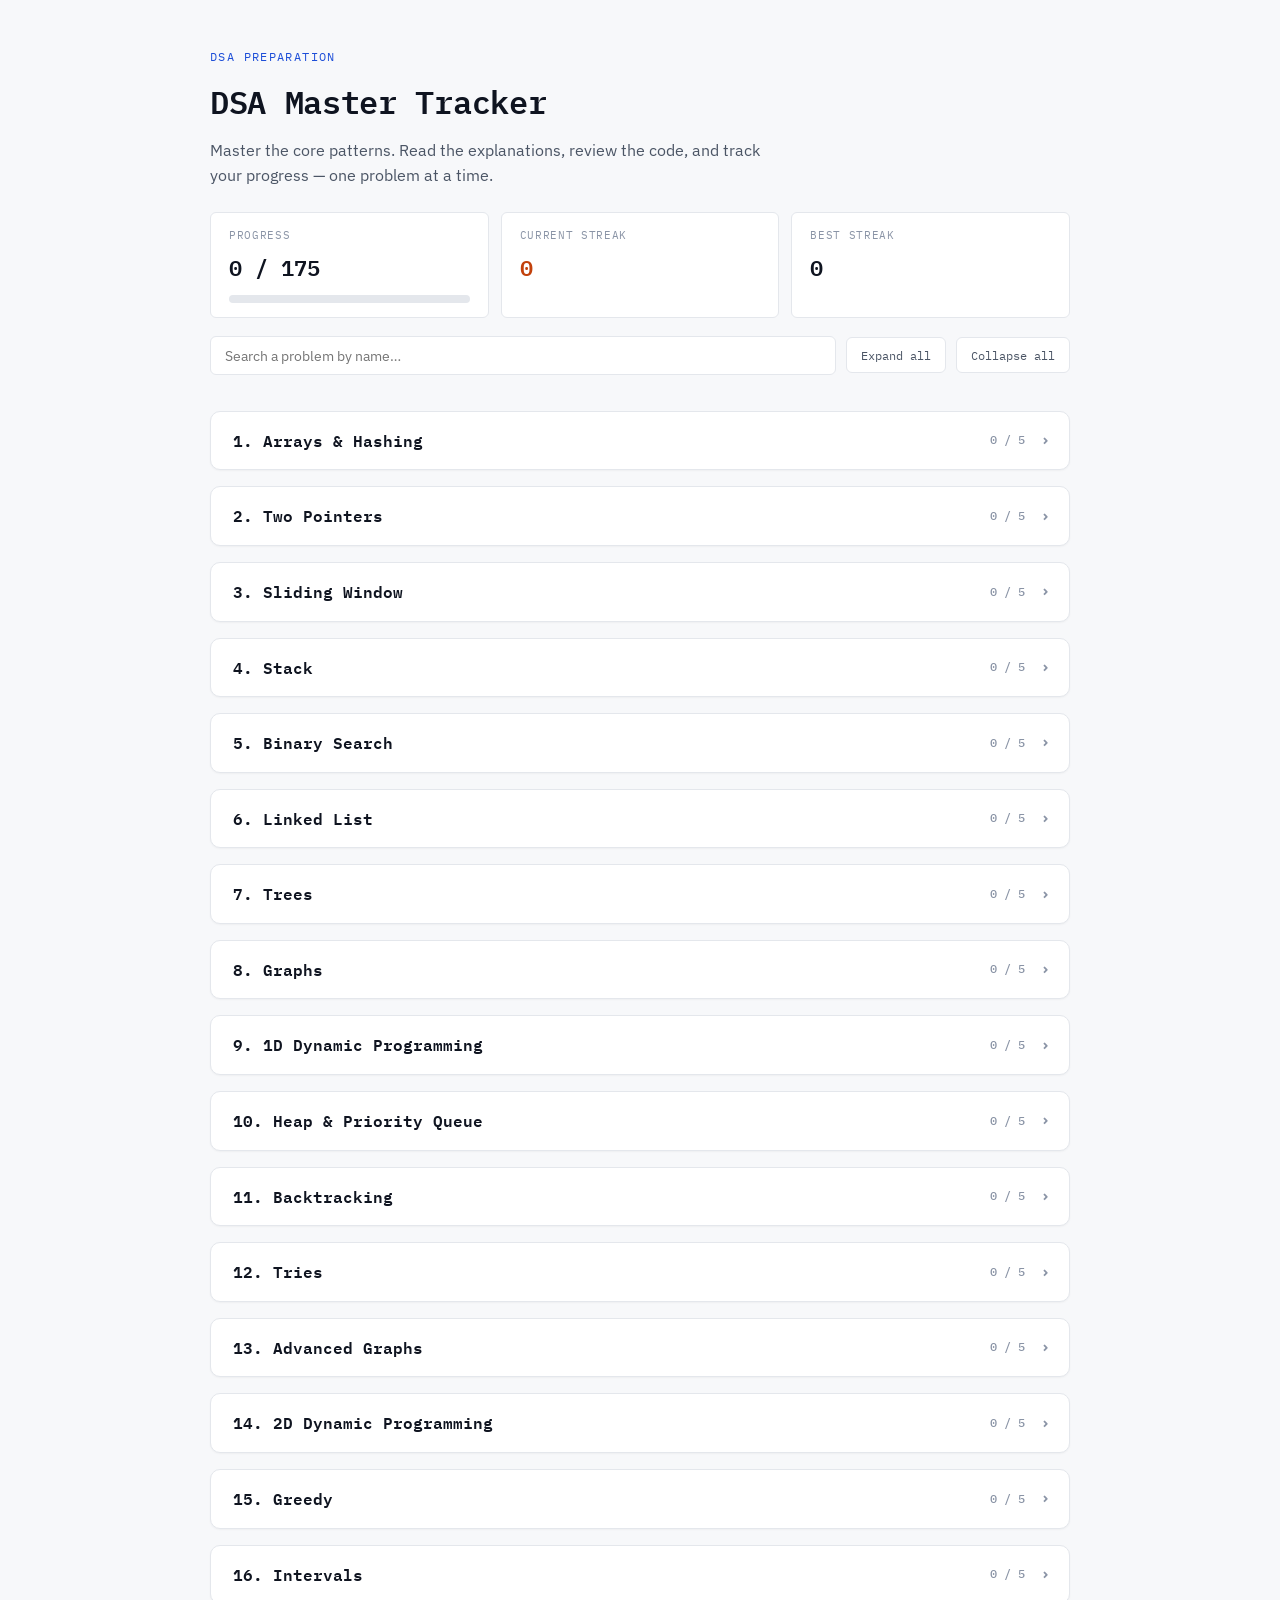
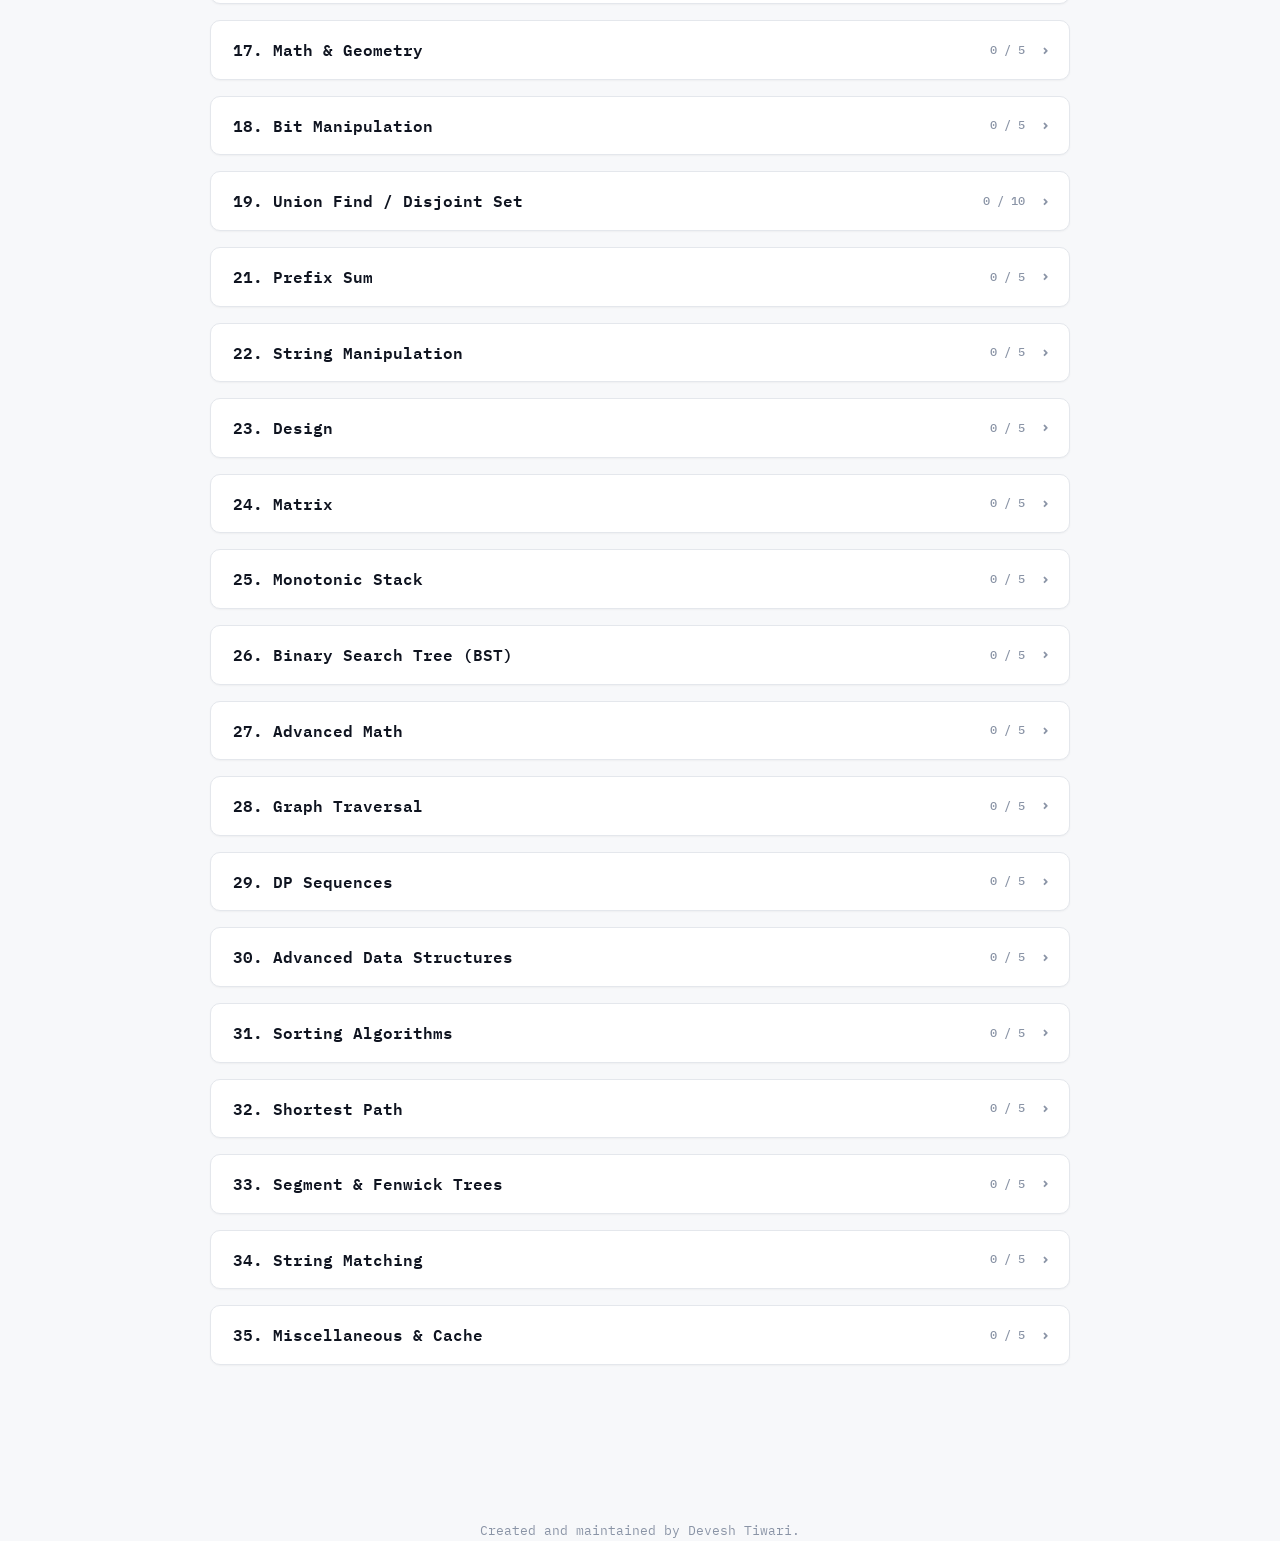
==== index.html @ 9576d960 "donen" ====
<!DOCTYPE html>
<html lang="en">

<head>
    <meta charset="UTF-8">
    <meta name="viewport" content="width=device-width, initial-scale=1.0">
    <title>DSA Master Tracker | Prepared by Devesh Tiwari</title>
    <link rel="preconnect" href="https://fonts.googleapis.com">
    <link rel="preconnect" href="https://fonts.gstatic.com" crossorigin>
    <link
        href="https://fonts.googleapis.com/css2?family=IBM+Plex+Mono:wght@400;500;600;700&family=IBM+Plex+Sans:wght@400;500;600&display=swap"
        rel="stylesheet">
    <style>
        :root {
            --bg: #F7F8FA;
            --surface: #FFFFFF;
            --border: #E4E7EC;
            --ink: #0F1420;
            --ink-2: #4B5565;
            --ink-3: #8A94A6;
            --accent: #1D4ED8;
            --accent-soft: #EEF2FF;
            --success: #15803D;
            --streak: #C2410C;
            --code-bg: #0F172A;
            --code-header-text: #94A3B8;
            --code-text: #E2E8F0;
            --radius-sm: 6px;
            --radius-md: 10px;
            --font-sans: 'IBM Plex Sans', -apple-system, BlinkMacSystemFont, "Segoe UI", Roboto, sans-serif;
            --font-mono: 'IBM Plex Mono', ui-monospace, SFMono-Regular, Menlo, Consolas, monospace;
        }

        * {
            box-sizing: border-box;
        }

        body {
            font-family: var(--font-sans);
            background-color: var(--bg);
            color: var(--ink-2);
            line-height: 1.6;
            margin: 0;
        }

        *:focus-visible {
            outline: 2px solid var(--accent);
            outline-offset: 2px;
        }

        .container {
            max-width: 900px;
            margin: 0 auto;
            padding: 48px 20px 100px;
        }

        header {
            margin-bottom: 36px;
        }

        .eyebrow {
            font-family: var(--font-mono);
            font-size: 0.72rem;
            letter-spacing: 0.12em;
            text-transform: uppercase;
            color: var(--accent);
            margin: 0 0 10px;
        }

        header h1 {
            font-family: var(--font-mono);
            font-size: 2rem;
            font-weight: 600;
            letter-spacing: -0.01em;
            color: var(--ink);
            margin: 0 0 10px;
        }

        header .tagline {
            margin: 0 0 24px;
            max-width: 560px;
            font-size: 0.98rem;
        }

        .stats-row {
            display: flex;
            gap: 12px;
            flex-wrap: wrap;
            margin-bottom: 18px;
        }

        .stat-card {
            background: var(--surface);
            border: 1px solid var(--border);
            border-radius: var(--radius-sm);
            padding: 14px 18px;
            min-width: 140px;
            flex: 1 1 160px;
        }

        .stat-card .stat-label {
            display: block;
            font-family: var(--font-mono);
            font-size: 0.68rem;
            text-transform: uppercase;
            letter-spacing: 0.06em;
            color: var(--ink-3);
            margin-bottom: 6px;
        }

        .stat-card .stat-value {
            font-family: var(--font-mono);
            font-size: 1.35rem;
            font-weight: 600;
            color: var(--ink);
        }

        .stat-card.streak .stat-value {
            color: var(--streak);
        }

        .stat-card.progress .progress-container {
            background: var(--border);
            border-radius: 999px;
            height: 8px;
            overflow: hidden;
            margin-top: 10px;
        }

        #progress-bar {
            background: var(--accent);
            height: 100%;
            width: 0%;
            transition: width 0.3s ease;
        }

        .controls-row {
            display: flex;
            gap: 10px;
            flex-wrap: wrap;
            align-items: center;
        }

        #search-input {
            font-family: var(--font-sans);
            font-size: 0.9rem;
            padding: 9px 14px;
            border: 1px solid var(--border);
            border-radius: var(--radius-sm);
            background: var(--surface);
            color: var(--ink);
            flex: 1 1 240px;
            min-width: 200px;
        }

        .btn-ghost {
            font-family: var(--font-mono);
            font-size: 0.78rem;
            padding: 9px 14px;
            border: 1px solid var(--border);
            border-radius: var(--radius-sm);
            background: var(--surface);
            color: var(--ink-2);
            cursor: pointer;
            white-space: nowrap;
            transition: border-color 150ms, color 150ms;
        }

        .btn-ghost:hover {
            border-color: var(--accent);
            color: var(--accent);
        }

        #no-results {
            font-family: var(--font-mono);
            font-size: 0.82rem;
            color: var(--ink-3);
            margin: 10px 0 0;
        }

        .topic-section {
            background: var(--surface);
            border: 1px solid var(--border);
            border-radius: var(--radius-md);
            padding: 0;
            margin-bottom: 16px;
            box-shadow: 0 1px 2px rgba(16, 20, 32, 0.04);
            overflow: hidden;
        }

        .topic-title {
            display: flex;
            align-items: center;
            gap: 10px;
            color: var(--ink);
            border-bottom: 1px solid var(--border);
            padding: 16px 22px;
            margin: 0;
            cursor: pointer;
            font-family: var(--font-mono);
            font-size: 1rem;
            font-weight: 600;
            user-select: none;
        }

        .topic-section.collapsed .topic-title {
            border-bottom: none;
        }

        .topic-title:hover {
            background: var(--bg);
        }

        .topic-title .topic-progress {
            font-family: var(--font-mono);
            font-size: 0.72rem;
            font-weight: 500;
            color: var(--ink-3);
            margin-left: auto;
        }

        .topic-title .chevron {
            font-size: 0.9rem;
            color: var(--ink-3);
            transition: transform 200ms ease;
        }

        .topic-section.collapsed .topic-title .chevron {
            transform: rotate(-90deg);
        }

        .problem-row {
            display: flex;
            align-items: center;
            gap: 14px;
            padding: 14px 22px;
            border-bottom: 1px solid var(--border);
            flex-wrap: wrap;
        }

        .custom-checkbox {
            width: 20px;
            height: 20px;
            margin: 0;
            cursor: pointer;
            accent-color: var(--success);
            flex-shrink: 0;
        }

        .problem-info {
            flex-grow: 1;
            display: flex;
            align-items: center;
            gap: 10px;
            flex-wrap: wrap;
        }

        .problem-name {
            font-family: var(--font-sans);
            font-size: 1rem;
            font-weight: 600;
            color: var(--ink);
            cursor: pointer;
            background: none;
            border: none;
            padding: 0;
            text-align: left;
            transition: color 150ms;
        }

        .problem-name:hover {
            color: var(--accent);
        }

        .solution-section {
            display: none;
            background: var(--bg);
            border-radius: 0;
            padding: 20px 22px 24px;
            margin: 0;
            border-top: 1px solid var(--border);
        }

        .solution-section.active {
            display: block;
            animation: fadeIn 200ms ease;
        }

        @keyframes fadeIn {
            from {
                opacity: 0;
            }

            to {
                opacity: 1;
            }
        }

        @media (prefers-reduced-motion: reduce) {
            .solution-section.active {
                animation: none;
            }
        }

        .solution-section h3 {
            font-family: var(--font-mono);
            font-size: 0.75rem;
            text-transform: uppercase;
            letter-spacing: 0.06em;
            font-weight: 600;
            color: var(--ink-3);
            margin: 16px 0 8px;
        }

        .solution-section h3:first-child {
            margin-top: 0;
        }

        .explanation {
            background: var(--surface);
            padding: 14px 16px;
            border-radius: 0 var(--radius-sm) var(--radius-sm) 0;
            margin-bottom: 4px;
            border: 1px solid var(--border);
            border-left: 3px solid var(--accent);
            font-size: 0.92rem;
        }

        .code-block {
            background: var(--code-bg);
            color: var(--code-text);
            padding: 14px 16px;
            border-radius: var(--radius-sm);
            font-family: var(--font-mono);
            font-size: 0.83rem;
            line-height: 1.6;
            overflow-x: auto;
            margin: 0 0 4px;
        }

        .tag {
            font-family: var(--font-mono);
            font-size: 0.7rem;
            font-weight: 600;
            letter-spacing: 0.02em;
            padding: 4px 10px;
            border-radius: 999px;
            background: var(--accent-soft);
            color: var(--accent);
            text-decoration: none;
            transition: background 150ms, color 150ms;
        }

        .tag:hover {
            background: var(--accent);
            color: #fff;
        }

        .hidden-by-search {
            display: none !important;
        }

        footer {
            text-align: center;
            margin-top: 40px;
            font-family: var(--font-mono);
            font-size: 0.8rem;
            color: var(--ink-3);
        }

        @media (max-width: 600px) {
            header h1 {
                font-size: 1.6rem;
            }

            .stat-card {
                flex: 1 1 45%;
            }
        }
    </style>
</head>

<body>
    <div class="container">
        <header>
            <p class="eyebrow">DSA Preparation</p>
            <h1>DSA Master Tracker</h1>
            <p class="tagline">Master the core patterns. Read the explanations, review the code, and track your progress
                — one problem at a time.</p>

            <div class="stats-row">
                <div class="stat-card progress">
                    <span class="stat-label">Progress</span>
                    <span class="stat-value" id="progress-text">0 / 0</span>
                    <div class="progress-container">
                        <div id="progress-bar"></div>
                    </div>
                </div>
                <div class="stat-card streak">
                    <span class="stat-label">Current Streak</span>
                    <span class="stat-value" id="streak-current">0</span>
                </div>
                <div class="stat-card">
                    <span class="stat-label">Best Streak</span>
                    <span class="stat-value" id="streak-best">0</span>
                </div>
            </div>

            <div class="controls-row">
                <input type="text" id="search-input" placeholder="Search a problem by name…"
                    aria-label="Search problems">
                <button class="btn-ghost" id="expand-all" type="button">Expand all</button>
                <button class="btn-ghost" id="collapse-all" type="button">Collapse all</button>
            </div>
            <p id="no-results" style="display:none;">No problems match your search.</p>
        </header>

        <!-- TOPIC 1: ARRAYS & HASHING -->
        <div class="topic-section">
            <h2 class="topic-title">1. Arrays & Hashing</h2>

            <div class="problem-row">
                <input type="checkbox" class="custom-checkbox progress-cb" id="prob-1">
                <div class="problem-info">
                    <button class="problem-name" onclick="toggleSolution('sol-1')">1. Contains Duplicate</button>
                    <a href="https://leetcode.com/problems/contains-duplicate/" target="_blank" class="tag">LeetCode</a>
                </div>
            </div>
            <div id="sol-1" class="solution-section">
                <h3>Explanation</h3>
                <div class="explanation">Core Logic: The "Seen Set" PatternThe algorithm processes the array in a single pass from left to right using a
                temporary storage container called a set.seen = set(): This initializes an empty hash set. In Python, sets are designed
                to store unique elements and are implemented as hash tables, which allow for extremely fast lookups and insertions.for
                num in nums:: The code iterates through each number in the input list exactly once.if num in seen:: For every number,
                the code checks if it is already present in the seen set.
                If found: This means the number was encountered earlier in the
                loop. The function immediately returns True because a duplicate exists.If not found: The code moves to the next
                step.seen.add(num): If the number was not in the set, it is added to seen to record that it has now been
                encountered.return False: If the loop finishes without finding any repeated values, the function returns False,
                indicating all elements in the array are unique.</div>
                <h3>Python</h3>
                <pre class="code-block"><code>class Solution:
                def containsDuplicate(self, nums: List[int]) -> bool:
                
                seen = set()
                for num in nums:
                if num in seen:
                return True
                seen.add(num)
                return False</code></pre>

            </div>

            <div class="problem-row">
                <input type="checkbox" class="custom-checkbox progress-cb" id="prob-2">
                <div class="problem-info">
                    <button class="problem-name" onclick="toggleSolution('sol-2')">2. Valid Anagram</button>
                    <a href="https://leetcode.com/problems/valid-anagram/" target="_blank" class="tag">LeetCode</a>
                </div>
            </div>
            <div id="sol-2" class="solution-section">
                <h3>Explanation</h3>
                <div class="explanation">Write your logic here...</div>
                <h3>Python</h3>
                <pre class="code-block"><code># Code here...</code></pre>
                <h3>Java</h3>
                <pre class="code-block"><code>// Code here...</code></pre>
            </div>

            <div class="problem-row">
                <input type="checkbox" class="custom-checkbox progress-cb" id="prob-3">
                <div class="problem-info">
                    <button class="problem-name" onclick="toggleSolution('sol-3')">3. Two Sum</button>
                    <a href="https://leetcode.com/problems/two-sum/" target="_blank" class="tag">LeetCode</a>
                </div>
            </div>
            <div id="sol-3" class="solution-section">
                <h3>Explanation</h3>
                <div class="explanation">Write your logic here...</div>
                <h3>Python</h3>
                <pre class="code-block"><code># Code here...</code></pre>
                <h3>Java</h3>
                <pre class="code-block"><code>// Code here...</code></pre>
            </div>

            <div class="problem-row">
                <input type="checkbox" class="custom-checkbox progress-cb" id="prob-4">
                <div class="problem-info">
                    <button class="problem-name" onclick="toggleSolution('sol-4')">4. Group Anagrams</button>
                    <a href="https://leetcode.com/problems/group-anagrams/" target="_blank" class="tag">LeetCode</a>
                </div>
            </div>
            <div id="sol-4" class="solution-section">
                <h3>Explanation</h3>
                <div class="explanation">Write your logic here...</div>
                <h3>Python</h3>
                <pre class="code-block"><code># Code here...</code></pre>
                <h3>Java</h3>
                <pre class="code-block"><code>// Code here...</code></pre>
            </div>

            <div class="problem-row">
                <input type="checkbox" class="custom-checkbox progress-cb" id="prob-5">
                <div class="problem-info">
                    <button class="problem-name" onclick="toggleSolution('sol-5')">5. Top K Frequent Elements</button>
                    <a href="https://leetcode.com/problems/top-k-frequent-elements/" target="_blank"
                        class="tag">LeetCode</a>
                </div>
            </div>
            <div id="sol-5" class="solution-section">
                <h3>Explanation</h3>
                <div class="explanation">Write your logic here...</div>
                <h3>Python</h3>
                <pre class="code-block"><code># Code here...</code></pre>
                <h3>Java</h3>
                <pre class="code-block"><code>// Code here...</code></pre>
            </div>
        </div>

        <!-- TOPIC 2: TWO POINTERS -->
        <div class="topic-section">
            <h2 class="topic-title">2. Two Pointers</h2>

            <div class="problem-row">
                <input type="checkbox" class="custom-checkbox progress-cb" id="prob-6">
                <div class="problem-info">
                    <button class="problem-name" onclick="toggleSolution('sol-6')">6. Valid Palindrome</button>
                    <a href="https://leetcode.com/problems/valid-palindrome/" target="_blank" class="tag">LeetCode</a>
                </div>
            </div>
            <div id="sol-6" class="solution-section">
                <h3>Explanation</h3>
                <div class="explanation">Write logic here...</div>
                <h3>Python</h3>
                <pre class="code-block"><code># Code here...</code></pre>
                <h3>Java</h3>
                <pre class="code-block"><code>// Code here...</code></pre>
            </div>

            <div class="problem-row">
                <input type="checkbox" class="custom-checkbox progress-cb" id="prob-7">
                <div class="problem-info">
                    <button class="problem-name" onclick="toggleSolution('sol-7')">7. Two Sum II</button>
                    <a href="https://leetcode.com/problems/two-sum-ii-input-array-is-sorted/" target="_blank"
                        class="tag">LeetCode</a>
                </div>
            </div>
            <div id="sol-7" class="solution-section">
                <h3>Explanation</h3>
                <div class="explanation">Write logic here...</div>
                <h3>Python</h3>
                <pre class="code-block"><code># Code here...</code></pre>
                <h3>Java</h3>
                <pre class="code-block"><code>// Code here...</code></pre>
            </div>

            <div class="problem-row">
                <input type="checkbox" class="custom-checkbox progress-cb" id="prob-8">
                <div class="problem-info">
                    <button class="problem-name" onclick="toggleSolution('sol-8')">8. 3Sum</button>
                    <a href="https://leetcode.com/problems/3sum/" target="_blank" class="tag">LeetCode</a>
                </div>
            </div>
            <div id="sol-8" class="solution-section">
                <h3>Explanation</h3>
                <div class="explanation">Write logic here...</div>
                <h3>Python</h3>
                <pre class="code-block"><code># Code here...</code></pre>
                <h3>Java</h3>
                <pre class="code-block"><code>// Code here...</code></pre>
            </div>

            <div class="problem-row">
                <input type="checkbox" class="custom-checkbox progress-cb" id="prob-9">
                <div class="problem-info">
                    <button class="problem-name" onclick="toggleSolution('sol-9')">9. Container With Most Water</button>
                    <a href="https://leetcode.com/problems/container-with-most-water/" target="_blank"
                        class="tag">LeetCode</a>
                </div>
            </div>
            <div id="sol-9" class="solution-section">
                <h3>Explanation</h3>
                <div class="explanation">Write logic here...</div>
                <h3>Python</h3>
                <pre class="code-block"><code># Code here...</code></pre>
                <h3>Java</h3>
                <pre class="code-block"><code>// Code here...</code></pre>
            </div>

            <div class="problem-row">
                <input type="checkbox" class="custom-checkbox progress-cb" id="prob-10">
                <div class="problem-info">
                    <button class="problem-name" onclick="toggleSolution('sol-10')">10. Trapping Rain Water</button>
                    <a href="https://leetcode.com/problems/trapping-rain-water/" target="_blank"
                        class="tag">LeetCode</a>
                </div>
            </div>
            <div id="sol-10" class="solution-section">
                <h3>Explanation</h3>
                <div class="explanation">Write logic here...</div>
                <h3>Python</h3>
                <pre class="code-block"><code># Code here...</code></pre>
                <h3>Java</h3>
                <pre class="code-block"><code>// Code here...</code></pre>
            </div>
        </div>

        <!-- TOPIC 3: SLIDING WINDOW -->
        <div class="topic-section">
            <h2 class="topic-title">3. Sliding Window</h2>

            <div class="problem-row">
                <input type="checkbox" class="custom-checkbox progress-cb" id="prob-11">
                <div class="problem-info">
                    <button class="problem-name" onclick="toggleSolution('sol-11')">11. Best Time to Buy and Sell
                        Stock</button>
                    <a href="https://leetcode.com/problems/best-time-to-buy-and-sell-stock/" target="_blank"
                        class="tag">LeetCode</a>
                </div>
            </div>
            <div id="sol-11" class="solution-section">
                <h3>Explanation</h3>
                <div class="explanation">Write logic here...</div>
                <h3>Python</h3>
                <pre class="code-block"><code># Code here...</code></pre>
            </div>

            <div class="problem-row">
                <input type="checkbox" class="custom-checkbox progress-cb" id="prob-12">
                <div class="problem-info">
                    <button class="problem-name" onclick="toggleSolution('sol-12')">12. Longest Substring Without
                        Repeating Characters</button>
                    <a href="https://leetcode.com/problems/longest-substring-without-repeating-characters/"
                        target="_blank" class="tag">LeetCode</a>
                </div>
            </div>
            <div id="sol-12" class="solution-section">
                <h3>Explanation</h3>
                <div class="explanation">Write logic here...</div>
                <h3>Python</h3>
                <pre class="code-block"><code># Code here...</code></pre>
            </div>

            <div class="problem-row">
                <input type="checkbox" class="custom-checkbox progress-cb" id="prob-13">
                <div class="problem-info">
                    <button class="problem-name" onclick="toggleSolution('sol-13')">13. Longest Repeating Character
                        Replacement</button>
                    <a href="https://leetcode.com/problems/longest-repeating-character-replacement/" target="_blank"
                        class="tag">LeetCode</a>
                </div>
            </div>
            <div id="sol-13" class="solution-section">
                <h3>Explanation</h3>
                <div class="explanation">Write logic here...</div>
                <h3>Python</h3>
                <pre class="code-block"><code># Code here...</code></pre>
            </div>

            <div class="problem-row">
                <input type="checkbox" class="custom-checkbox progress-cb" id="prob-14">
                <div class="problem-info">
                    <button class="problem-name" onclick="toggleSolution('sol-14')">14. Permutation in String</button>
                    <a href="https://leetcode.com/problems/permutation-in-string/" target="_blank"
                        class="tag">LeetCode</a>
                </div>
            </div>
            <div id="sol-14" class="solution-section">
                <h3>Explanation</h3>
                <div class="explanation">Write logic here...</div>
                <h3>Python</h3>
                <pre class="code-block"><code># Code here...</code></pre>
            </div>

            <div class="problem-row">
                <input type="checkbox" class="custom-checkbox progress-cb" id="prob-15">
                <div class="problem-info">
                    <button class="problem-name" onclick="toggleSolution('sol-15')">15. Minimum Window
                        Substring</button>
                    <a href="https://leetcode.com/problems/minimum-window-substring/" target="_blank"
                        class="tag">LeetCode</a>
                </div>
            </div>
            <div id="sol-15" class="solution-section">
                <h3>Explanation</h3>
                <div class="explanation">Write logic here...</div>
                <h3>Python</h3>
                <pre class="code-block"><code># Code here...</code></pre>
            </div>
        </div>

        <!-- TOPIC 4: STACK -->
        <div class="topic-section">
            <h2 class="topic-title">4. Stack</h2>

            <div class="problem-row">
                <input type="checkbox" class="custom-checkbox progress-cb" id="prob-16">
                <div class="problem-info">
                    <button class="problem-name" onclick="toggleSolution('sol-16')">16. Valid Parentheses</button>
                    <a href="https://leetcode.com/problems/valid-parentheses/" target="_blank" class="tag">LeetCode</a>
                </div>
            </div>
            <div id="sol-16" class="solution-section">
                <h3>Explanation</h3>
                <div class="explanation">Write logic here...</div>
                <h3>Python</h3>
                <pre class="code-block"><code># Code here...</code></pre>
            </div>

            <div class="problem-row">
                <input type="checkbox" class="custom-checkbox progress-cb" id="prob-17">
                <div class="problem-info">
                    <button class="problem-name" onclick="toggleSolution('sol-17')">17. Min Stack</button>
                    <a href="https://leetcode.com/problems/min-stack/" target="_blank" class="tag">LeetCode</a>
                </div>
            </div>
            <div id="sol-17" class="solution-section">
                <h3>Explanation</h3>
                <div class="explanation">Write logic here...</div>
                <h3>Python</h3>
                <pre class="code-block"><code># Code here...</code></pre>
            </div>

            <div class="problem-row">
                <input type="checkbox" class="custom-checkbox progress-cb" id="prob-18">
                <div class="problem-info">
                    <button class="problem-name" onclick="toggleSolution('sol-18')">18. Evaluate Reverse Polish
                        Notation</button>
                    <a href="https://leetcode.com/problems/evaluate-reverse-polish-notation/" target="_blank"
                        class="tag">LeetCode</a>
                </div>
            </div>
            <div id="sol-18" class="solution-section">
                <h3>Explanation</h3>
                <div class="explanation">Write logic here...</div>
                <h3>Python</h3>
                <pre class="code-block"><code># Code here...</code></pre>
            </div>

            <div class="problem-row">
                <input type="checkbox" class="custom-checkbox progress-cb" id="prob-19">
                <div class="problem-info">
                    <button class="problem-name" onclick="toggleSolution('sol-19')">19. Generate Parentheses</button>
                    <a href="https://leetcode.com/problems/generate-parentheses/" target="_blank"
                        class="tag">LeetCode</a>
                </div>
            </div>
            <div id="sol-19" class="solution-section">
                <h3>Explanation</h3>
                <div class="explanation">Write logic here...</div>
                <h3>Python</h3>
                <pre class="code-block"><code># Code here...</code></pre>
            </div>

            <div class="problem-row">
                <input type="checkbox" class="custom-checkbox progress-cb" id="prob-20">
                <div class="problem-info">
                    <button class="problem-name" onclick="toggleSolution('sol-20')">20. Daily Temperatures</button>
                    <a href="https://leetcode.com/problems/daily-temperatures/" target="_blank" class="tag">LeetCode</a>
                </div>
            </div>
            <div id="sol-20" class="solution-section">
                <h3>Explanation</h3>
                <div class="explanation">Write logic here...</div>
                <h3>Python</h3>
                <pre class="code-block"><code># Code here...</code></pre>
            </div>
        </div>

        <!-- TOPIC 5: BINARY SEARCH -->
        <div class="topic-section">
            <h2 class="topic-title">5. Binary Search</h2>

            <div class="problem-row">
                <input type="checkbox" class="custom-checkbox progress-cb" id="prob-21">
                <div class="problem-info">
                    <button class="problem-name" onclick="toggleSolution('sol-21')">21. Binary Search</button>
                    <a href="https://leetcode.com/problems/binary-search/" target="_blank" class="tag">LeetCode</a>
                </div>
            </div>
            <div id="sol-21" class="solution-section">
                <h3>Explanation</h3>
                <div class="explanation">Write logic here...</div>
                <h3>Python</h3>
                <pre class="code-block"><code># Code here...</code></pre>
            </div>

            <div class="problem-row">
                <input type="checkbox" class="custom-checkbox progress-cb" id="prob-22">
                <div class="problem-info">
                    <button class="problem-name" onclick="toggleSolution('sol-22')">22. Search a 2D Matrix</button>
                    <a href="https://leetcode.com/problems/search-a-2d-matrix/" target="_blank" class="tag">LeetCode</a>
                </div>
            </div>
            <div id="sol-22" class="solution-section">
                <h3>Explanation</h3>
                <div class="explanation">Write logic here...</div>
                <h3>Python</h3>
                <pre class="code-block"><code># Code here...</code></pre>
            </div>

            <div class="problem-row">
                <input type="checkbox" class="custom-checkbox progress-cb" id="prob-23">
                <div class="problem-info">
                    <button class="problem-name" onclick="toggleSolution('sol-23')">23. Koko Eating Bananas</button>
                    <a href="https://leetcode.com/problems/koko-eating-bananas/" target="_blank"
                        class="tag">LeetCode</a>
                </div>
            </div>
            <div id="sol-23" class="solution-section">
                <h3>Explanation</h3>
                <div class="explanation">Write logic here...</div>
                <h3>Python</h3>
                <pre class="code-block"><code># Code here...</code></pre>
            </div>

            <div class="problem-row">
                <input type="checkbox" class="custom-checkbox progress-cb" id="prob-24">
                <div class="problem-info">
                    <button class="problem-name" onclick="toggleSolution('sol-24')">24. Find Minimum in Rotated Sorted
                        Array</button>
                    <a href="https://leetcode.com/problems/find-minimum-in-rotated-sorted-array/" target="_blank"
                        class="tag">LeetCode</a>
                </div>
            </div>
            <div id="sol-24" class="solution-section">
                <h3>Explanation</h3>
                <div class="explanation">Write logic here...</div>
                <h3>Python</h3>
                <pre class="code-block"><code># Code here...</code></pre>
            </div>

            <div class="problem-row">
                <input type="checkbox" class="custom-checkbox progress-cb" id="prob-25">
                <div class="problem-info">
                    <button class="problem-name" onclick="toggleSolution('sol-25')">25. Search in Rotated Sorted
                        Array</button>
                    <a href="https://leetcode.com/problems/search-in-rotated-sorted-array/" target="_blank"
                        class="tag">LeetCode</a>
                </div>
            </div>
            <div id="sol-25" class="solution-section">
                <h3>Explanation</h3>
                <div class="explanation">Write logic here...</div>
                <h3>Python</h3>
                <pre class="code-block"><code># Code here...</code></pre>
            </div>
        </div>

        <!-- TOPIC 6: LINKED LIST -->
        <div class="topic-section">
            <h2 class="topic-title">6. Linked List</h2>

            <div class="problem-row">
                <input type="checkbox" class="custom-checkbox progress-cb" id="prob-26">
                <div class="problem-info">
                    <button class="problem-name" onclick="toggleSolution('sol-26')">26. Reverse Linked List</button>
                    <a href="https://leetcode.com/problems/reverse-linked-list/" target="_blank"
                        class="tag">LeetCode</a>
                </div>
            </div>
            <div id="sol-26" class="solution-section">
                <h3>Explanation</h3>
                <div class="explanation">Write logic here...</div>
                <h3>Python</h3>
                <pre class="code-block"><code># Code here...</code></pre>
            </div>

            <div class="problem-row">
                <input type="checkbox" class="custom-checkbox progress-cb" id="prob-27">
                <div class="problem-info">
                    <button class="problem-name" onclick="toggleSolution('sol-27')">27. Merge Two Sorted Lists</button>
                    <a href="https://leetcode.com/problems/merge-two-sorted-lists/" target="_blank"
                        class="tag">LeetCode</a>
                </div>
            </div>
            <div id="sol-27" class="solution-section">
                <h3>Explanation</h3>
                <div class="explanation">Write logic here...</div>
                <h3>Python</h3>
                <pre class="code-block"><code># Code here...</code></pre>
            </div>

            <div class="problem-row">
                <input type="checkbox" class="custom-checkbox progress-cb" id="prob-28">
                <div class="problem-info">
                    <button class="problem-name" onclick="toggleSolution('sol-28')">28. Reorder List</button>
                    <a href="https://leetcode.com/problems/reorder-list/" target="_blank" class="tag">LeetCode</a>
                </div>
            </div>
            <div id="sol-28" class="solution-section">
                <h3>Explanation</h3>
                <div class="explanation">Write logic here...</div>
                <h3>Python</h3>
                <pre class="code-block"><code># Code here...</code></pre>
            </div>

            <div class="problem-row">
                <input type="checkbox" class="custom-checkbox progress-cb" id="prob-29">
                <div class="problem-info">
                    <button class="problem-name" onclick="toggleSolution('sol-29')">29. Remove Nth Node From End of
                        List</button>
                    <a href="https://leetcode.com/problems/remove-nth-node-from-end-of-list/" target="_blank"
                        class="tag">LeetCode</a>
                </div>
            </div>
            <div id="sol-29" class="solution-section">
                <h3>Explanation</h3>
                <div class="explanation">Write logic here...</div>
                <h3>Python</h3>
                <pre class="code-block"><code># Code here...</code></pre>
            </div>

            <div class="problem-row">
                <input type="checkbox" class="custom-checkbox progress-cb" id="prob-30">
                <div class="problem-info">
                    <button class="problem-name" onclick="toggleSolution('sol-30')">30. Linked List Cycle</button>
                    <a href="https://leetcode.com/problems/linked-list-cycle/" target="_blank" class="tag">LeetCode</a>
                </div>
            </div>
            <div id="sol-30" class="solution-section">
                <h3>Explanation</h3>
                <div class="explanation">Write logic here...</div>
                <h3>Python</h3>
                <pre class="code-block"><code># Code here...</code></pre>
            </div>
        </div>

        <!-- TOPIC 7: TREES -->
        <div class="topic-section">
            <h2 class="topic-title">7. Trees</h2>

            <div class="problem-row">
                <input type="checkbox" class="custom-checkbox progress-cb" id="prob-31">
                <div class="problem-info">
                    <button class="problem-name" onclick="toggleSolution('sol-31')">31. Invert Binary Tree</button>
                    <a href="https://leetcode.com/problems/invert-binary-tree/" target="_blank" class="tag">LeetCode</a>
                </div>
            </div>
            <div id="sol-31" class="solution-section">
                <h3>Explanation</h3>
                <div class="explanation">Write logic here...</div>
                <h3>Python</h3>
                <pre class="code-block"><code># Code here...</code></pre>
            </div>

            <div class="problem-row">
                <input type="checkbox" class="custom-checkbox progress-cb" id="prob-32">
                <div class="problem-info">
                    <button class="problem-name" onclick="toggleSolution('sol-32')">32. Maximum Depth of Binary
                        Tree</button>
                    <a href="https://leetcode.com/problems/maximum-depth-of-binary-tree/" target="_blank"
                        class="tag">LeetCode</a>
                </div>
            </div>
            <div id="sol-32" class="solution-section">
                <h3>Explanation</h3>
                <div class="explanation">Write logic here...</div>
                <h3>Python</h3>
                <pre class="code-block"><code># Code here...</code></pre>
            </div>

            <div class="problem-row">
                <input type="checkbox" class="custom-checkbox progress-cb" id="prob-33">
                <div class="problem-info">
                    <button class="problem-name" onclick="toggleSolution('sol-33')">33. Diameter of Binary Tree</button>
                    <a href="https://leetcode.com/problems/diameter-of-binary-tree/" target="_blank"
                        class="tag">LeetCode</a>
                </div>
            </div>
            <div id="sol-33" class="solution-section">
                <h3>Explanation</h3>
                <div class="explanation">Write logic here...</div>
                <h3>Python</h3>
                <pre class="code-block"><code># Code here...</code></pre>
            </div>

            <div class="problem-row">
                <input type="checkbox" class="custom-checkbox progress-cb" id="prob-34">
                <div class="problem-info">
                    <button class="problem-name" onclick="toggleSolution('sol-34')">34. Balanced Binary Tree</button>
                    <a href="https://leetcode.com/problems/balanced-binary-tree/" target="_blank"
                        class="tag">LeetCode</a>
                </div>
            </div>
            <div id="sol-34" class="solution-section">
                <h3>Explanation</h3>
                <div class="explanation">Write logic here...</div>
                <h3>Python</h3>
                <pre class="code-block"><code># Code here...</code></pre>
            </div>

            <div class="problem-row">
                <input type="checkbox" class="custom-checkbox progress-cb" id="prob-35">
                <div class="problem-info">
                    <button class="problem-name" onclick="toggleSolution('sol-35')">35. Same Tree</button>
                    <a href="https://leetcode.com/problems/same-tree/" target="_blank" class="tag">LeetCode</a>
                </div>
            </div>
            <div id="sol-35" class="solution-section">
                <h3>Explanation</h3>
                <div class="explanation">Write logic here...</div>
                <h3>Python</h3>
                <pre class="code-block"><code># Code here...</code></pre>
            </div>
        </div>

        <!-- TOPIC 8: GRAPHS -->
        <div class="topic-section">
            <h2 class="topic-title">8. Graphs</h2>

            <div class="problem-row">
                <input type="checkbox" class="custom-checkbox progress-cb" id="prob-36">
                <div class="problem-info">
                    <button class="problem-name" onclick="toggleSolution('sol-36')">36. Number of Islands</button>
                    <a href="https://leetcode.com/problems/number-of-islands/" target="_blank" class="tag">LeetCode</a>
                </div>
            </div>
            <div id="sol-36" class="solution-section">
                <h3>Explanation</h3>
                <div class="explanation">Write logic here...</div>
                <h3>Python</h3>
                <pre class="code-block"><code># Code here...</code></pre>
            </div>

            <div class="problem-row">
                <input type="checkbox" class="custom-checkbox progress-cb" id="prob-37">
                <div class="problem-info">
                    <button class="problem-name" onclick="toggleSolution('sol-37')">37. Clone Graph</button>
                    <a href="https://leetcode.com/problems/clone-graph/" target="_blank" class="tag">LeetCode</a>
                </div>
            </div>
            <div id="sol-37" class="solution-section">
                <h3>Explanation</h3>
                <div class="explanation">Write logic here...</div>
                <h3>Python</h3>
                <pre class="code-block"><code># Code here...</code></pre>
            </div>

            <div class="problem-row">
                <input type="checkbox" class="custom-checkbox progress-cb" id="prob-38">
                <div class="problem-info">
                    <button class="problem-name" onclick="toggleSolution('sol-38')">38. Max Area of Island</button>
                    <a href="https://leetcode.com/problems/max-area-of-island/" target="_blank" class="tag">LeetCode</a>
                </div>
            </div>
            <div id="sol-38" class="solution-section">
                <h3>Explanation</h3>
                <div class="explanation">Write logic here...</div>
                <h3>Python</h3>
                <pre class="code-block"><code># Code here...</code></pre>
            </div>

            <div class="problem-row">
                <input type="checkbox" class="custom-checkbox progress-cb" id="prob-39">
                <div class="problem-info">
                    <button class="problem-name" onclick="toggleSolution('sol-39')">39. Pacific Atlantic Water
                        Flow</button>
                    <a href="https://leetcode.com/problems/pacific-atlantic-water-flow/" target="_blank"
                        class="tag">LeetCode</a>
                </div>
            </div>
            <div id="sol-39" class="solution-section">
                <h3>Explanation</h3>
                <div class="explanation">Write logic here...</div>
                <h3>Python</h3>
                <pre class="code-block"><code># Code here...</code></pre>
            </div>

            <div class="problem-row">
                <input type="checkbox" class="custom-checkbox progress-cb" id="prob-40">
                <div class="problem-info">
                    <button class="problem-name" onclick="toggleSolution('sol-40')">40. Course Schedule</button>
                    <a href="https://leetcode.com/problems/course-schedule/" target="_blank" class="tag">LeetCode</a>
                </div>
            </div>
            <div id="sol-40" class="solution-section">
                <h3>Explanation</h3>
                <div class="explanation">Write logic here...</div>
                <h3>Python</h3>
                <pre class="code-block"><code># Code here...</code></pre>
            </div>
        </div>

        <!-- TOPIC 9: 1D DYNAMIC PROGRAMMING -->
        <div class="topic-section">
            <h2 class="topic-title">9. 1D Dynamic Programming</h2>

            <div class="problem-row">
                <input type="checkbox" class="custom-checkbox progress-cb" id="prob-41">
                <div class="problem-info">
                    <button class="problem-name" onclick="toggleSolution('sol-41')">41. Climbing Stairs</button>
                    <a href="https://leetcode.com/problems/climbing-stairs/" target="_blank" class="tag">LeetCode</a>
                </div>
            </div>
            <div id="sol-41" class="solution-section">
                <h3>Explanation</h3>
                <div class="explanation">Write logic here...</div>
                <h3>Python</h3>
                <pre class="code-block"><code># Code here...</code></pre>
            </div>

            <div class="problem-row">
                <input type="checkbox" class="custom-checkbox progress-cb" id="prob-42">
                <div class="problem-info">
                    <button class="problem-name" onclick="toggleSolution('sol-42')">42. Min Cost Climbing
                        Stairs</button>
                    <a href="https://leetcode.com/problems/min-cost-climbing-stairs/" target="_blank"
                        class="tag">LeetCode</a>
                </div>
            </div>
            <div id="sol-42" class="solution-section">
                <h3>Explanation</h3>
                <div class="explanation">Write logic here...</div>
                <h3>Python</h3>
                <pre class="code-block"><code># Code here...</code></pre>
            </div>

            <div class="problem-row">
                <input type="checkbox" class="custom-checkbox progress-cb" id="prob-43">
                <div class="problem-info">
                    <button class="problem-name" onclick="toggleSolution('sol-43')">43. House Robber</button>
                    <a href="https://leetcode.com/problems/house-robber/" target="_blank" class="tag">LeetCode</a>
                </div>
            </div>
            <div id="sol-43" class="solution-section">
                <h3>Explanation</h3>
                <div class="explanation">Write logic here...</div>
                <h3>Python</h3>
                <pre class="code-block"><code># Code here...</code></pre>
            </div>

            <div class="problem-row">
                <input type="checkbox" class="custom-checkbox progress-cb" id="prob-44">
                <div class="problem-info">
                    <button class="problem-name" onclick="toggleSolution('sol-44')">44. House Robber II</button>
                    <a href="https://leetcode.com/problems/house-robber-ii/" target="_blank" class="tag">LeetCode</a>
                </div>
            </div>
            <div id="sol-44" class="solution-section">
                <h3>Explanation</h3>
                <div class="explanation">Write logic here...</div>
                <h3>Python</h3>
                <pre class="code-block"><code># Code here...</code></pre>
            </div>

            <div class="problem-row">
                <input type="checkbox" class="custom-checkbox progress-cb" id="prob-45">
                <div class="problem-info">
                    <button class="problem-name" onclick="toggleSolution('sol-45')">45. Longest Palindromic
                        Substring</button>
                    <a href="https://leetcode.com/problems/longest-palindromic-substring/" target="_blank"
                        class="tag">LeetCode</a>
                </div>
            </div>
            <div id="sol-45" class="solution-section">
                <h3>Explanation</h3>
                <div class="explanation">Write logic here...</div>
                <h3>Python</h3>
                <pre class="code-block"><code># Code here...</code></pre>
            </div>
        </div>

        <!-- TOPIC 10: HEAP / PRIORITY QUEUE -->
        <div class="topic-section">
            <h2 class="topic-title">10. Heap & Priority Queue</h2>

            <div class="problem-row">
                <input type="checkbox" class="custom-checkbox progress-cb" id="prob-46">
                <div class="problem-info">
                    <button class="problem-name" onclick="toggleSolution('sol-46')">46. Kth Largest Element in a
                        Stream</button>
                    <a href="https://leetcode.com/problems/kth-largest-element-in-a-stream/" target="_blank"
                        class="tag">LeetCode</a>
                </div>
            </div>
            <div id="sol-46" class="solution-section">
                <h3>Explanation</h3>
                <div class="explanation">Write logic here...</div>
                <h3>Python</h3>
                <pre class="code-block"><code># Code here...</code></pre>
            </div>

            <div class="problem-row">
                <input type="checkbox" class="custom-checkbox progress-cb" id="prob-47">
                <div class="problem-info">
                    <button class="problem-name" onclick="toggleSolution('sol-47')">47. Last Stone Weight</button>
                    <a href="https://leetcode.com/problems/last-stone-weight/" target="_blank" class="tag">LeetCode</a>
                </div>
            </div>
            <div id="sol-47" class="solution-section">
                <h3>Explanation</h3>
                <div class="explanation">Write logic here...</div>
                <h3>Python</h3>
                <pre class="code-block"><code># Code here...</code></pre>
            </div>

            <div class="problem-row">
                <input type="checkbox" class="custom-checkbox progress-cb" id="prob-48">
                <div class="problem-info">
                    <button class="problem-name" onclick="toggleSolution('sol-48')">48. K Closest Points to
                        Origin</button>
                    <a href="https://leetcode.com/problems/k-closest-points-to-origin/" target="_blank"
                        class="tag">LeetCode</a>
                </div>
            </div>
            <div id="sol-48" class="solution-section">
                <h3>Explanation</h3>
                <div class="explanation">Write logic here...</div>
                <h3>Python</h3>
                <pre class="code-block"><code># Code here...</code></pre>
            </div>

            <div class="problem-row">
                <input type="checkbox" class="custom-checkbox progress-cb" id="prob-49">
                <div class="problem-info">
                    <button class="problem-name" onclick="toggleSolution('sol-49')">49. Kth Largest Element in an
                        Array</button>
                    <a href="https://leetcode.com/problems/kth-largest-element-in-an-array/" target="_blank"
                        class="tag">LeetCode</a>
                </div>
            </div>
            <div id="sol-49" class="solution-section">
                <h3>Explanation</h3>
                <div class="explanation">Write logic here...</div>
                <h3>Python</h3>
                <pre class="code-block"><code># Code here...</code></pre>
            </div>

            <div class="problem-row">
                <input type="checkbox" class="custom-checkbox progress-cb" id="prob-50">
                <div class="problem-info">
                    <button class="problem-name" onclick="toggleSolution('sol-50')">50. Task Scheduler</button>
                    <a href="https://leetcode.com/problems/task-scheduler/" target="_blank" class="tag">LeetCode</a>
                </div>
            </div>
            <div id="sol-50" class="solution-section">
                <h3>Explanation</h3>
                <div class="explanation">Write logic here...</div>
                <h3>Python</h3>
                <pre class="code-block"><code># Code here...</code></pre>
            </div>
        </div>
        <!-- TOPIC 11: BACKTRACKING -->
        <div class="topic-section">
            <h2 class="topic-title">11. Backtracking</h2>

            <div class="problem-row">
                <input type="checkbox" class="custom-checkbox progress-cb" id="prob-51">
                <div class="problem-info">
                    <button class="problem-name" onclick="toggleSolution('sol-51')">51. Subsets</button>
                    <a href="https://leetcode.com/problems/subsets/" target="_blank" class="tag">LeetCode</a>
                </div>
            </div>
            <div id="sol-51" class="solution-section">
                <h3>Explanation</h3>
                <div class="explanation">Write logic here...</div>
                <h3>Python</h3>
                <pre class="code-block"><code># Code here...</code></pre>
            </div>

            <div class="problem-row">
                <input type="checkbox" class="custom-checkbox progress-cb" id="prob-52">
                <div class="problem-info">
                    <button class="problem-name" onclick="toggleSolution('sol-52')">52. Combination Sum</button>
                    <a href="https://leetcode.com/problems/combination-sum/" target="_blank" class="tag">LeetCode</a>
                </div>
            </div>
            <div id="sol-52" class="solution-section">
                <h3>Explanation</h3>
                <div class="explanation">Write logic here...</div>
                <h3>Python</h3>
                <pre class="code-block"><code># Code here...</code></pre>
            </div>

            <div class="problem-row">
                <input type="checkbox" class="custom-checkbox progress-cb" id="prob-53">
                <div class="problem-info">
                    <button class="problem-name" onclick="toggleSolution('sol-53')">53. Permutations</button>
                    <a href="https://leetcode.com/problems/permutations/" target="_blank" class="tag">LeetCode</a>
                </div>
            </div>
            <div id="sol-53" class="solution-section">
                <h3>Explanation</h3>
                <div class="explanation">Write logic here...</div>
                <h3>Python</h3>
                <pre class="code-block"><code># Code here...</code></pre>
            </div>

            <div class="problem-row">
                <input type="checkbox" class="custom-checkbox progress-cb" id="prob-54">
                <div class="problem-info">
                    <button class="problem-name" onclick="toggleSolution('sol-54')">54. Subsets II</button>
                    <a href="https://leetcode.com/problems/subsets-ii/" target="_blank" class="tag">LeetCode</a>
                </div>
            </div>
            <div id="sol-54" class="solution-section">
                <h3>Explanation</h3>
                <div class="explanation">Write logic here...</div>
                <h3>Python</h3>
                <pre class="code-block"><code># Code here...</code></pre>
            </div>

            <div class="problem-row">
                <input type="checkbox" class="custom-checkbox progress-cb" id="prob-55">
                <div class="problem-info">
                    <button class="problem-name" onclick="toggleSolution('sol-55')">55. Word Search</button>
                    <a href="https://leetcode.com/problems/word-search/" target="_blank" class="tag">LeetCode</a>
                </div>
            </div>
            <div id="sol-55" class="solution-section">
                <h3>Explanation</h3>
                <div class="explanation">Write logic here...</div>
                <h3>Python</h3>
                <pre class="code-block"><code># Code here...</code></pre>
            </div>
        </div>

        <!-- TOPIC 12: TRIES -->
        <div class="topic-section">
            <h2 class="topic-title">12. Tries</h2>

            <div class="problem-row">
                <input type="checkbox" class="custom-checkbox progress-cb" id="prob-56">
                <div class="problem-info">
                    <button class="problem-name" onclick="toggleSolution('sol-56')">56. Implement Trie (Prefix
                        Tree)</button>
                    <a href="https://leetcode.com/problems/implement-trie-prefix-tree/" target="_blank"
                        class="tag">LeetCode</a>
                </div>
            </div>
            <div id="sol-56" class="solution-section">
                <h3>Explanation</h3>
                <div class="explanation">Write logic here...</div>
                <h3>Python</h3>
                <pre class="code-block"><code># Code here...</code></pre>
            </div>

            <div class="problem-row">
                <input type="checkbox" class="custom-checkbox progress-cb" id="prob-57">
                <div class="problem-info">
                    <button class="problem-name" onclick="toggleSolution('sol-57')">57. Design Add and Search Words Data
                        Structure</button>
                    <a href="https://leetcode.com/problems/design-add-and-search-words-data-structure/" target="_blank"
                        class="tag">LeetCode</a>
                </div>
            </div>
            <div id="sol-57" class="solution-section">
                <h3>Explanation</h3>
                <div class="explanation">Write logic here...</div>
                <h3>Python</h3>
                <pre class="code-block"><code># Code here...</code></pre>
            </div>

            <div class="problem-row">
                <input type="checkbox" class="custom-checkbox progress-cb" id="prob-58">
                <div class="problem-info">
                    <button class="problem-name" onclick="toggleSolution('sol-58')">58. Word Search II</button>
                    <a href="https://leetcode.com/problems/word-search-ii/" target="_blank" class="tag">LeetCode</a>
                </div>
            </div>
            <div id="sol-58" class="solution-section">
                <h3>Explanation</h3>
                <div class="explanation">Write logic here...</div>
                <h3>Python</h3>
                <pre class="code-block"><code># Code here...</code></pre>
            </div>

            <div class="problem-row">
                <input type="checkbox" class="custom-checkbox progress-cb" id="prob-59">
                <div class="problem-info">
                    <button class="problem-name" onclick="toggleSolution('sol-59')">59. Replace Words</button>
                    <a href="https://leetcode.com/problems/replace-words/" target="_blank" class="tag">LeetCode</a>
                </div>
            </div>
            <div id="sol-59" class="solution-section">
                <h3>Explanation</h3>
                <div class="explanation">Write logic here...</div>
                <h3>Python</h3>
                <pre class="code-block"><code># Code here...</code></pre>
            </div>

            <div class="problem-row">
                <input type="checkbox" class="custom-checkbox progress-cb" id="prob-60">
                <div class="problem-info">
                    <button class="problem-name" onclick="toggleSolution('sol-60')">60. Maximum XOR of Two Numbers in an
                        Array</button>
                    <a href="https://leetcode.com/problems/maximum-xor-of-two-numbers-in-an-array/" target="_blank"
                        class="tag">LeetCode</a>
                </div>
            </div>
            <div id="sol-60" class="solution-section">
                <h3>Explanation</h3>
                <div class="explanation">Write logic here...</div>
                <h3>Python</h3>
                <pre class="code-block"><code># Code here...</code></pre>
            </div>
        </div>

        <!-- TOPIC 13: ADVANCED GRAPHS -->
        <div class="topic-section">
            <h2 class="topic-title">13. Advanced Graphs</h2>

            <div class="problem-row">
                <input type="checkbox" class="custom-checkbox progress-cb" id="prob-61">
                <div class="problem-info">
                    <button class="problem-name" onclick="toggleSolution('sol-61')">61. Reconstruct Itinerary</button>
                    <a href="https://leetcode.com/problems/reconstruct-itinerary/" target="_blank"
                        class="tag">LeetCode</a>
                </div>
            </div>
            <div id="sol-61" class="solution-section">
                <h3>Explanation</h3>
                <div class="explanation">Write logic here...</div>
                <h3>Python</h3>
                <pre class="code-block"><code># Code here...</code></pre>
            </div>

            <div class="problem-row">
                <input type="checkbox" class="custom-checkbox progress-cb" id="prob-62">
                <div class="problem-info">
                    <button class="problem-name" onclick="toggleSolution('sol-62')">62. Min Cost to Connect All
                        Points</button>
                    <a href="https://leetcode.com/problems/min-cost-to-connect-all-points/" target="_blank"
                        class="tag">LeetCode</a>
                </div>
            </div>
            <div id="sol-62" class="solution-section">
                <h3>Explanation</h3>
                <div class="explanation">Write logic here...</div>
                <h3>Python</h3>
                <pre class="code-block"><code># Code here...</code></pre>
            </div>

            <div class="problem-row">
                <input type="checkbox" class="custom-checkbox progress-cb" id="prob-63">
                <div class="problem-info">
                    <button class="problem-name" onclick="toggleSolution('sol-63')">63. Network Delay Time</button>
                    <a href="https://leetcode.com/problems/network-delay-time/" target="_blank" class="tag">LeetCode</a>
                </div>
            </div>
            <div id="sol-63" class="solution-section">
                <h3>Explanation</h3>
                <div class="explanation">Write logic here...</div>
                <h3>Python</h3>
                <pre class="code-block"><code># Code here...</code></pre>
            </div>

            <div class="problem-row">
                <input type="checkbox" class="custom-checkbox progress-cb" id="prob-64">
                <div class="problem-info">
                    <button class="problem-name" onclick="toggleSolution('sol-64')">64. Swim in Rising Water</button>
                    <a href="https://leetcode.com/problems/swim-in-rising-water/" target="_blank"
                        class="tag">LeetCode</a>
                </div>
            </div>
            <div id="sol-64" class="solution-section">
                <h3>Explanation</h3>
                <div class="explanation">Write logic here...</div>
                <h3>Python</h3>
                <pre class="code-block"><code># Code here...</code></pre>
            </div>

            <div class="problem-row">
                <input type="checkbox" class="custom-checkbox progress-cb" id="prob-65">
                <div class="problem-info">
                    <button class="problem-name" onclick="toggleSolution('sol-65')">65. Cheapest Flights Within K
                        Stops</button>
                    <a href="https://leetcode.com/problems/cheapest-flights-within-k-stops/" target="_blank"
                        class="tag">LeetCode</a>
                </div>
            </div>
            <div id="sol-65" class="solution-section">
                <h3>Explanation</h3>
                <div class="explanation">Write logic here...</div>
                <h3>Python</h3>
                <pre class="code-block"><code># Code here...</code></pre>
            </div>
        </div>

        <!-- TOPIC 14: 2D DYNAMIC PROGRAMMING -->
        <div class="topic-section">
            <h2 class="topic-title">14. 2D Dynamic Programming</h2>

            <div class="problem-row">
                <input type="checkbox" class="custom-checkbox progress-cb" id="prob-66">
                <div class="problem-info">
                    <button class="problem-name" onclick="toggleSolution('sol-66')">66. Unique Paths</button>
                    <a href="https://leetcode.com/problems/unique-paths/" target="_blank" class="tag">LeetCode</a>
                </div>
            </div>
            <div id="sol-66" class="solution-section">
                <h3>Explanation</h3>
                <div class="explanation">Write logic here...</div>
                <h3>Python</h3>
                <pre class="code-block"><code># Code here...</code></pre>
            </div>

            <div class="problem-row">
                <input type="checkbox" class="custom-checkbox progress-cb" id="prob-67">
                <div class="problem-info">
                    <button class="problem-name" onclick="toggleSolution('sol-67')">67. Longest Common
                        Subsequence</button>
                    <a href="https://leetcode.com/problems/longest-common-subsequence/" target="_blank"
                        class="tag">LeetCode</a>
                </div>
            </div>
            <div id="sol-67" class="solution-section">
                <h3>Explanation</h3>
                <div class="explanation">Write logic here...</div>
                <h3>Python</h3>
                <pre class="code-block"><code># Code here...</code></pre>
            </div>

            <div class="problem-row">
                <input type="checkbox" class="custom-checkbox progress-cb" id="prob-68">
                <div class="problem-info">
                    <button class="problem-name" onclick="toggleSolution('sol-68')">68. Best Time to Buy and Sell Stock
                        with
                        Cooldown</button>
                    <a href="https://leetcode.com/problems/best-time-to-buy-and-sell-stock-with-cooldown/"
                        target="_blank" class="tag">LeetCode</a>
                </div>
            </div>
            <div id="sol-68" class="solution-section">
                <h3>Explanation</h3>
                <div class="explanation">Write logic here...</div>
                <h3>Python</h3>
                <pre class="code-block"><code># Code here...</code></pre>
            </div>

            <div class="problem-row">
                <input type="checkbox" class="custom-checkbox progress-cb" id="prob-69">
                <div class="problem-info">
                    <button class="problem-name" onclick="toggleSolution('sol-69')">69. Coin Change II</button>
                    <a href="https://leetcode.com/problems/coin-change-ii/" target="_blank" class="tag">LeetCode</a>
                </div>
            </div>
            <div id="sol-69" class="solution-section">
                <h3>Explanation</h3>
                <div class="explanation">Write logic here...</div>
                <h3>Python</h3>
                <pre class="code-block"><code># Code here...</code></pre>
            </div>

            <div class="problem-row">
                <input type="checkbox" class="custom-checkbox progress-cb" id="prob-70">
                <div class="problem-info">
                    <button class="problem-name" onclick="toggleSolution('sol-70')">70. Target Sum</button>
                    <a href="https://leetcode.com/problems/target-sum/" target="_blank" class="tag">LeetCode</a>
                </div>
            </div>
            <div id="sol-70" class="solution-section">
                <h3>Explanation</h3>
                <div class="explanation">Write logic here...</div>
                <h3>Python</h3>
                <pre class="code-block"><code># Code here...</code></pre>
            </div>
        </div>

        <!-- TOPIC 15: GREEDY -->
        <div class="topic-section">
            <h2 class="topic-title">15. Greedy</h2>

            <div class="problem-row">
                <input type="checkbox" class="custom-checkbox progress-cb" id="prob-71">
                <div class="problem-info">
                    <button class="problem-name" onclick="toggleSolution('sol-71')">71. Maximum Subarray</button>
                    <a href="https://leetcode.com/problems/maximum-subarray/" target="_blank" class="tag">LeetCode</a>
                </div>
            </div>
            <div id="sol-71" class="solution-section">
                <h3>Explanation</h3>
                <div class="explanation">Write logic here...</div>
                <h3>Python</h3>
                <pre class="code-block"><code># Code here...</code></pre>
            </div>

            <div class="problem-row">
                <input type="checkbox" class="custom-checkbox progress-cb" id="prob-72">
                <div class="problem-info">
                    <button class="problem-name" onclick="toggleSolution('sol-72')">72. Jump Game</button>
                    <a href="https://leetcode.com/problems/jump-game/" target="_blank" class="tag">LeetCode</a>
                </div>
            </div>
            <div id="sol-72" class="solution-section">
                <h3>Explanation</h3>
                <div class="explanation">Write logic here...</div>
                <h3>Python</h3>
                <pre class="code-block"><code># Code here...</code></pre>
            </div>

            <div class="problem-row">
                <input type="checkbox" class="custom-checkbox progress-cb" id="prob-73">
                <div class="problem-info">
                    <button class="problem-name" onclick="toggleSolution('sol-73')">73. Jump Game II</button>
                    <a href="https://leetcode.com/problems/jump-game-ii/" target="_blank" class="tag">LeetCode</a>
                </div>
            </div>
            <div id="sol-73" class="solution-section">
                <h3>Explanation</h3>
                <div class="explanation">Write logic here...</div>
                <h3>Python</h3>
                <pre class="code-block"><code># Code here...</code></pre>
            </div>

            <div class="problem-row">
                <input type="checkbox" class="custom-checkbox progress-cb" id="prob-74">
                <div class="problem-info">
                    <button class="problem-name" onclick="toggleSolution('sol-74')">74. Gas Station</button>
                    <a href="https://leetcode.com/problems/gas-station/" target="_blank" class="tag">LeetCode</a>
                </div>
            </div>
            <div id="sol-74" class="solution-section">
                <h3>Explanation</h3>
                <div class="explanation">Write logic here...</div>
                <h3>Python</h3>
                <pre class="code-block"><code># Code here...</code></pre>
            </div>

            <div class="problem-row">
                <input type="checkbox" class="custom-checkbox progress-cb" id="prob-75">
                <div class="problem-info">
                    <button class="problem-name" onclick="toggleSolution('sol-75')">75. Hand of Straights</button>
                    <a href="https://leetcode.com/problems/hand-of-straights/" target="_blank" class="tag">LeetCode</a>
                </div>
            </div>
            <div id="sol-75" class="solution-section">
                <h3>Explanation</h3>
                <div class="explanation">Write logic here...</div>
                <h3>Python</h3>
                <pre class="code-block"><code># Code here...</code></pre>
            </div>
        </div>

        <!-- TOPIC 16: INTERVALS -->
        <div class="topic-section">
            <h2 class="topic-title">16. Intervals</h2>

            <div class="problem-row">
                <input type="checkbox" class="custom-checkbox progress-cb" id="prob-76">
                <div class="problem-info">
                    <button class="problem-name" onclick="toggleSolution('sol-76')">76. Insert Interval</button>
                    <a href="https://leetcode.com/problems/insert-interval/" target="_blank" class="tag">LeetCode</a>
                </div>
            </div>
            <div id="sol-76" class="solution-section">
                <h3>Explanation</h3>
                <div class="explanation">Write logic here...</div>
                <h3>Python</h3>
                <pre class="code-block"><code># Code here...</code></pre>
            </div>

            <div class="problem-row">
                <input type="checkbox" class="custom-checkbox progress-cb" id="prob-77">
                <div class="problem-info">
                    <button class="problem-name" onclick="toggleSolution('sol-77')">77. Merge Intervals</button>
                    <a href="https://leetcode.com/problems/merge-intervals/" target="_blank" class="tag">LeetCode</a>
                </div>
            </div>
            <div id="sol-77" class="solution-section">
                <h3>Explanation</h3>
                <div class="explanation">Write logic here...</div>
                <h3>Python</h3>
                <pre class="code-block"><code># Code here...</code></pre>
            </div>

            <div class="problem-row">
                <input type="checkbox" class="custom-checkbox progress-cb" id="prob-78">
                <div class="problem-info">
                    <button class="problem-name" onclick="toggleSolution('sol-78')">78. Non-overlapping
                        Intervals</button>
                    <a href="https://leetcode.com/problems/non-overlapping-intervals/" target="_blank"
                        class="tag">LeetCode</a>
                </div>
            </div>
            <div id="sol-78" class="solution-section">
                <h3>Explanation</h3>
                <div class="explanation">Write logic here...</div>
                <h3>Python</h3>
                <pre class="code-block"><code># Code here...</code></pre>
            </div>

            <div class="problem-row">
                <input type="checkbox" class="custom-checkbox progress-cb" id="prob-79">
                <div class="problem-info">
                    <button class="problem-name" onclick="toggleSolution('sol-79')">79. Meeting Rooms
                        (LintCode)</button>
                    <a href="https://www.lintcode.com/problem/920/" target="_blank" class="tag">LintCode</a>
                </div>
            </div>
            <div id="sol-79" class="solution-section">
                <h3>Explanation</h3>
                <div class="explanation">Write logic here...</div>
                <h3>Python</h3>
                <pre class="code-block"><code># Code here...</code></pre>
            </div>

            <div class="problem-row">
                <input type="checkbox" class="custom-checkbox progress-cb" id="prob-80">
                <div class="problem-info">
                    <button class="problem-name" onclick="toggleSolution('sol-80')">80. Meeting Rooms II
                        (LintCode)</button>
                    <a href="https://www.lintcode.com/problem/919/" target="_blank" class="tag">LintCode</a>
                </div>
            </div>
            <div id="sol-80" class="solution-section">
                <h3>Explanation</h3>
                <div class="explanation">Write logic here...</div>
                <h3>Python</h3>
                <pre class="code-block"><code># Code here...</code></pre>
            </div>
        </div>

        <!-- TOPIC 17: MATH & GEOMETRY -->
        <div class="topic-section">
            <h2 class="topic-title">17. Math & Geometry</h2>

            <div class="problem-row">
                <input type="checkbox" class="custom-checkbox progress-cb" id="prob-81">
                <div class="problem-info">
                    <button class="problem-name" onclick="toggleSolution('sol-81')">81. Rotate Image</button>
                    <a href="https://leetcode.com/problems/rotate-image/" target="_blank" class="tag">LeetCode</a>
                </div>
            </div>
            <div id="sol-81" class="solution-section">
                <h3>Explanation</h3>
                <div class="explanation">Write logic here...</div>
                <h3>Python</h3>
                <pre class="code-block"><code># Code here...</code></pre>
            </div>

            <div class="problem-row">
                <input type="checkbox" class="custom-checkbox progress-cb" id="prob-82">
                <div class="problem-info">
                    <button class="problem-name" onclick="toggleSolution('sol-82')">82. Spiral Matrix</button>
                    <a href="https://leetcode.com/problems/spiral-matrix/" target="_blank" class="tag">LeetCode</a>
                </div>
            </div>
            <div id="sol-82" class="solution-section">
                <h3>Explanation</h3>
                <div class="explanation">Write logic here...</div>
                <h3>Python</h3>
                <pre class="code-block"><code># Code here...</code></pre>
            </div>

            <div class="problem-row">
                <input type="checkbox" class="custom-checkbox progress-cb" id="prob-83">
                <div class="problem-info">
                    <button class="problem-name" onclick="toggleSolution('sol-83')">83. Set Matrix Zeroes</button>
                    <a href="https://leetcode.com/problems/set-matrix-zeroes/" target="_blank" class="tag">LeetCode</a>
                </div>
            </div>
            <div id="sol-83" class="solution-section">
                <h3>Explanation</h3>
                <div class="explanation">Write logic here...</div>
                <h3>Python</h3>
                <pre class="code-block"><code># Code here...</code></pre>
            </div>

            <div class="problem-row">
                <input type="checkbox" class="custom-checkbox progress-cb" id="prob-84">
                <div class="problem-info">
                    <button class="problem-name" onclick="toggleSolution('sol-84')">84. Happy Number</button>
                    <a href="https://leetcode.com/problems/happy-number/" target="_blank" class="tag">LeetCode</a>
                </div>
            </div>
            <div id="sol-84" class="solution-section">
                <h3>Explanation</h3>
                <div class="explanation">Write logic here...</div>
                <h3>Python</h3>
                <pre class="code-block"><code># Code here...</code></pre>
            </div>

            <div class="problem-row">
                <input type="checkbox" class="custom-checkbox progress-cb" id="prob-85">
                <div class="problem-info">
                    <button class="problem-name" onclick="toggleSolution('sol-85')">85. Plus One</button>
                    <a href="https://leetcode.com/problems/plus-one/" target="_blank" class="tag">LeetCode</a>
                </div>
            </div>
            <div id="sol-85" class="solution-section">
                <h3>Explanation</h3>
                <div class="explanation">Write logic here...</div>
                <h3>Python</h3>
                <pre class="code-block"><code># Code here...</code></pre>
            </div>
        </div>

        <!-- TOPIC 18: BIT MANIPULATION -->
        <div class="topic-section">
            <h2 class="topic-title">18. Bit Manipulation</h2>

            <div class="problem-row">
                <input type="checkbox" class="custom-checkbox progress-cb" id="prob-86">
                <div class="problem-info">
                    <button class="problem-name" onclick="toggleSolution('sol-86')">86. Single Number</button>
                    <a href="https://leetcode.com/problems/single-number/" target="_blank" class="tag">LeetCode</a>
                </div>
            </div>
            <div id="sol-86" class="solution-section">
                <h3>Explanation</h3>
                <div class="explanation">Write logic here...</div>
                <h3>Python</h3>
                <pre class="code-block"><code># Code here...</code></pre>
            </div>

            <div class="problem-row">
                <input type="checkbox" class="custom-checkbox progress-cb" id="prob-87">
                <div class="problem-info">
                    <button class="problem-name" onclick="toggleSolution('sol-87')">87. Number of 1 Bits</button>
                    <a href="https://leetcode.com/problems/number-of-1-bits/" target="_blank" class="tag">LeetCode</a>
                </div>
            </div>
            <div id="sol-87" class="solution-section">
                <h3>Explanation</h3>
                <div class="explanation">Write logic here...</div>
                <h3>Python</h3>
                <pre class="code-block"><code># Code here...</code></pre>
            </div>

            <div class="problem-row">
                <input type="checkbox" class="custom-checkbox progress-cb" id="prob-88">
                <div class="problem-info">
                    <button class="problem-name" onclick="toggleSolution('sol-88')">88. Counting Bits</button>
                    <a href="https://leetcode.com/problems/counting-bits/" target="_blank" class="tag">LeetCode</a>
                </div>
            </div>
            <div id="sol-88" class="solution-section">
                <h3>Explanation</h3>
                <div class="explanation">Write logic here...</div>
                <h3>Python</h3>
                <pre class="code-block"><code># Code here...</code></pre>
            </div>

            <div class="problem-row">
                <input type="checkbox" class="custom-checkbox progress-cb" id="prob-89">
                <div class="problem-info">
                    <button class="problem-name" onclick="toggleSolution('sol-89')">89. Reverse Bits</button>
                    <a href="https://leetcode.com/problems/reverse-bits/" target="_blank" class="tag">LeetCode</a>
                </div>
            </div>
            <div id="sol-89" class="solution-section">
                <h3>Explanation</h3>
                <div class="explanation">Write logic here...</div>
                <h3>Python</h3>
                <pre class="code-block"><code># Code here...</code></pre>
            </div>

            <div class="problem-row">
                <input type="checkbox" class="custom-checkbox progress-cb" id="prob-90">
                <div class="problem-info">
                    <button class="problem-name" onclick="toggleSolution('sol-90')">90. Missing Number</button>
                    <a href="https://leetcode.com/problems/missing-number/" target="_blank" class="tag">LeetCode</a>
                </div>
            </div>
            <div id="sol-90" class="solution-section">
                <h3>Explanation</h3>
                <div class="explanation">Write logic here...</div>
                <h3>Python</h3>
                <pre class="code-block"><code># Code here...</code></pre>
            </div>
        </div>

        <!-- TOPIC 19: UNION FIND & DISJOINT SET -->
        <div class="topic-section">
            <h2 class="topic-title">19. Union Find / Disjoint Set</h2>

            <div class="problem-row">
                <input type="checkbox" class="custom-checkbox progress-cb" id="prob-91">
                <div class="problem-info">
                    <button class="problem-name" onclick="toggleSolution('sol-91')">91. Redundant Connection</button>
                    <a href="https://leetcode.com/problems/redundant-connection/" target="_blank"
                        class="tag">LeetCode</a>
                </div>
            </div>
            <div id="sol-91" class="solution-section">
                <h3>Explanation</h3>
                <div class="explanation">Write logic here...</div>
                <h3>Python</h3>
                <pre class="code-block"><code># Code here...</code></pre>
            </div>

            <div class="problem-row">
                <input type="checkbox" class="custom-checkbox progress-cb" id="prob-92">
                <div class="problem-info">
                    <button class="problem-name" onclick="toggleSolution('sol-92')">92. Number of Connected Components
                        (LintCode)</button>
                    <a href="https://www.lintcode.com/problem/591/" target="_blank" class="tag">LintCode</a>
                </div>
            </div>
            <div id="sol-92" class="solution-section">
                <h3>Explanation</h3>
                <div class="explanation">Write logic here...</div>
                <h3>Python</h3>
                <pre class="code-block"><code># Code here...</code></pre>
            </div>

            <div class="problem-row">
                <input type="checkbox" class="custom-checkbox progress-cb" id="prob-93">
                <div class="problem-info">
                    <button class="problem-name" onclick="toggleSolution('sol-93')">93. Graph Valid Tree
                        (LintCode)</button>
                    <a href="https://www.lintcode.com/problem/178/" target="_blank" class="tag">LintCode</a>
                </div>
            </div>
            <div id="sol-93" class="solution-section">
                <h3>Explanation</h3>
                <div class="explanation">Write logic here...</div>
                <h3>Python</h3>
                <pre class="code-block"><code># Code here...</code></pre>
            </div>

            <div class="problem-row">
                <input type="checkbox" class="custom-checkbox progress-cb" id="prob-94">
                <div class="problem-info">
                    <button class="problem-name" onclick="toggleSolution('sol-94')">94. Accounts Merge</button>
                    <a href="https://leetcode.com/problems/accounts-merge/" target="_blank" class="tag">LeetCode</a>
                </div>
            </div>
            <div id="sol-94" class="solution-section">
                <h3>Explanation</h3>
                <div class="explanation">Write logic here...</div>
                <h3>Python</h3>
                <pre class="code-block"><code># Code here...</code></pre>
            </div>

            <div class="problem-row">
                <input type="checkbox" class="custom-checkbox progress-cb" id="prob-95">
                <div class="problem-info">
                    <button class="problem-name" onclick="toggleSolution('sol-95')">95. Number of Provinces</button>
                    <a href="https://leetcode.com/problems/number-of-provinstances/" target="_blank"
                        class="tag">LeetCode</a>
                </div>

                <div id="sol-95" class="solution-section">
                    <h3>Explanation</h3>
                    <div class="explanation">Write logic here...</div>
                    <h3>Python</h3>
                    <pre class="code-block"><code># Code here...</code></pre>
                </div>
            </div>

            <!-- TOPIC 20: TOPOLOGICAL SORT -->
            <div class="topic-section">
                <h2 class="topic-title">20. Topological Sort</h2>

                <div class="problem-row">
                    <input type="checkbox" class="custom-checkbox progress-cb" id="prob-96">
                    <div class="problem-info">
                        <button class="problem-name" onclick="toggleSolution('sol-96')">96. Course Schedule II</button>
                        <a href="https://leetcode.com/problems/course-schedule-ii/" target="_blank"
                            class="tag">LeetCode</a>
                    </div>
                </div>
                <div id="sol-96" class="solution-section">
                    <h3>Explanation</h3>
                    <div class="explanation">Write logic here...</div>
                    <h3>Python</h3>
                    <pre class="code-block"><code># Code here...</code></pre>
                </div>

                <div class="problem-row">
                    <input type="checkbox" class="custom-checkbox progress-cb" id="prob-97">
                    <div class="problem-info">
                        <button class="problem-name" onclick="toggleSolution('sol-97')">97. Alien Dictionary
                            (LintCode)</button>
                        <a href="https://www.lintcode.com/problem/892/" target="_blank" class="tag">LintCode</a>
                    </div>
                </div>
                <div id="sol-97" class="solution-section">
                    <h3>Explanation</h3>
                    <div class="explanation">Write logic here...</div>
                    <h3>Python</h3>
                    <pre class="code-block"><code># Code here...</code></pre>
                </div>

                <div class="problem-row">
                    <input type="checkbox" class="custom-checkbox progress-cb" id="prob-98">
                    <div class="problem-info">
                        <button class="problem-name" onclick="toggleSolution('sol-98')">98. Minimum Height
                            Trees</button>
                        <a href="https://leetcode.com/problems/minimum-height-trees/" target="_blank"
                            class="tag">LeetCode</a>
                    </div>
                </div>
                <div id="sol-98" class="solution-section">
                    <h3>Explanation</h3>
                    <div class="explanation">Write logic here...</div>
                    <h3>Python</h3>
                    <pre class="code-block"><code># Code here...</code></pre>
                </div>

                <div class="problem-row">
                    <input type="checkbox" class="custom-checkbox progress-cb" id="prob-99">
                    <div class="problem-info">
                        <button class="problem-name" onclick="toggleSolution('sol-99')">99. Find Eventual Safe
                            States</button>
                        <a href="https://leetcode.com/problems/find-eventual-safe-states/" target="_blank"
                            class="tag">LeetCode</a>
                    </div>
                </div>
                <div id="sol-99" class="solution-section">
                    <h3>Explanation</h3>
                    <div class="explanation">Write logic here...</div>
                    <h3>Python</h3>
                    <pre class="code-block"><code># Code here...</code></pre>
                </div>

                <div class="problem-row">
                    <input type="checkbox" class="custom-checkbox progress-cb" id="prob-100">
                    <div class="problem-info">
                        <button class="problem-name" onclick="toggleSolution('sol-100')">100. Sequence Reconstruction
                            (LintCode)</button>
                        <a href="https://www.lintcode.com/problem/605/" target="_blank" class="tag">LintCode</a>
                    </div>
                </div>
                <div id="sol-100" class="solution-section">
                    <h3>Explanation</h3>
                    <div class="explanation">Write logic here...</div>
                    <h3>Python</h3>
                    <pre class="code-block"><code># Code here...</code></pre>
                </div>
            </div>

        </div>
        <!-- TOPIC 21: PREFIX SUM -->
        <div class="topic-section">
            <h2 class="topic-title">21. Prefix Sum</h2>

            <div class="problem-row">
                <input type="checkbox" class="custom-checkbox progress-cb" id="prob-101">
                <div class="problem-info">
                    <button class="problem-name" onclick="toggleSolution('sol-101')">101. Range Sum Query -
                        Immutable</button>
                    <a href="https://leetcode.com/problems/range-sum-query-immutable/" target="_blank"
                        class="tag">LeetCode</a>
                </div>
            </div>
            <div id="sol-101" class="solution-section">
                <h3>Explanation</h3>
                <div class="explanation">Write logic here...</div>
                <h3>Python</h3>
                <pre class="code-block"><code># Code here...</code></pre>
            </div>

            <div class="problem-row">
                <input type="checkbox" class="custom-checkbox progress-cb" id="prob-102">
                <div class="problem-info">
                    <button class="problem-name" onclick="toggleSolution('sol-102')">102. Subarray Sum Equals K</button>
                    <a href="https://leetcode.com/problems/subarray-sum-equals-k/" target="_blank"
                        class="tag">LeetCode</a>
                </div>
            </div>
            <div id="sol-102" class="solution-section">
                <h3>Explanation</h3>
                <div class="explanation">Write logic here...</div>
                <h3>Python</h3>
                <pre class="code-block"><code># Code here...</code></pre>
            </div>

            <div class="problem-row">
                <input type="checkbox" class="custom-checkbox progress-cb" id="prob-103">
                <div class="problem-info">
                    <button class="problem-name" onclick="toggleSolution('sol-103')">103. Find Pivot Index</button>
                    <a href="https://leetcode.com/problems/find-pivot-index/" target="_blank" class="tag">LeetCode</a>
                </div>
            </div>
            <div id="sol-103" class="solution-section">
                <h3>Explanation</h3>
                <div class="explanation">Write logic here...</div>
                <h3>Python</h3>
                <pre class="code-block"><code># Code here...</code></pre>
            </div>

            <div class="problem-row">
                <input type="checkbox" class="custom-checkbox progress-cb" id="prob-104">
                <div class="problem-info">
                    <button class="problem-name" onclick="toggleSolution('sol-104')">104. Contiguous Array</button>
                    <a href="https://leetcode.com/problems/contiguous-array/" target="_blank" class="tag">LeetCode</a>
                </div>
            </div>
            <div id="sol-104" class="solution-section">
                <h3>Explanation</h3>
                <div class="explanation">Write logic here...</div>
                <h3>Python</h3>
                <pre class="code-block"><code># Code here...</code></pre>
            </div>

            <div class="problem-row">
                <input type="checkbox" class="custom-checkbox progress-cb" id="prob-105">
                <div class="problem-info">
                    <button class="problem-name" onclick="toggleSolution('sol-105')">105. Product of Array Except
                        Self</button>
                    <a href="https://leetcode.com/problems/product-of-array-except-self/" target="_blank"
                        class="tag">LeetCode</a>
                </div>
            </div>
            <div id="sol-105" class="solution-section">
                <h3>Explanation</h3>
                <div class="explanation">Write logic here...</div>
                <h3>Python</h3>
                <pre class="code-block"><code># Code here...</code></pre>
            </div>
        </div>

        <!-- TOPIC 22: STRING MANIPULATION -->
        <div class="topic-section">
            <h2 class="topic-title">22. String Manipulation</h2>

            <div class="problem-row">
                <input type="checkbox" class="custom-checkbox progress-cb" id="prob-106">
                <div class="problem-info">
                    <button class="problem-name" onclick="toggleSolution('sol-106')">106. Palindromic
                        Substrings</button>
                    <a href="https://leetcode.com/problems/palindromic-substrings/" target="_blank"
                        class="tag">LeetCode</a>
                </div>
            </div>
            <div id="sol-106" class="solution-section">
                <h3>Explanation</h3>
                <div class="explanation">Write logic here...</div>
                <h3>Python</h3>
                <pre class="code-block"><code># Code here...</code></pre>
            </div>

            <div class="problem-row">
                <input type="checkbox" class="custom-checkbox progress-cb" id="prob-107">
                <div class="problem-info">
                    <button class="problem-name" onclick="toggleSolution('sol-107')">107. Decode String</button>
                    <a href="https://leetcode.com/problems/decode-string/" target="_blank" class="tag">LeetCode</a>
                </div>
            </div>
            <div id="sol-107" class="solution-section">
                <h3>Explanation</h3>
                <div class="explanation">Write logic here...</div>
                <h3>Python</h3>
                <pre class="code-block"><code># Code here...</code></pre>
            </div>

            <div class="problem-row">
                <input type="checkbox" class="custom-checkbox progress-cb" id="prob-108">
                <div class="problem-info">
                    <button class="problem-name" onclick="toggleSolution('sol-108')">108. Find All Anagrams in a
                        String</button>
                    <a href="https://leetcode.com/problems/find-all-anagrams-in-a-string/" target="_blank"
                        class="tag">LeetCode</a>
                </div>
            </div>
            <div id="sol-108" class="solution-section">
                <h3>Explanation</h3>
                <div class="explanation">Write logic here...</div>
                <h3>Python</h3>
                <pre class="code-block"><code># Code here...</code></pre>
            </div>

            <div class="problem-row">
                <input type="checkbox" class="custom-checkbox progress-cb" id="prob-109">
                <div class="problem-info">
                    <button class="problem-name" onclick="toggleSolution('sol-109')">109. Longest Common Prefix</button>
                    <a href="https://leetcode.com/problems/longest-common-prefix/" target="_blank"
                        class="tag">LeetCode</a>
                </div>
            </div>
            <div id="sol-109" class="solution-section">
                <h3>Explanation</h3>
                <div class="explanation">Write logic here...</div>
                <h3>Python</h3>
                <pre class="code-block"><code># Code here...</code></pre>
            </div>

            <div class="problem-row">
                <input type="checkbox" class="custom-checkbox progress-cb" id="prob-110">
                <div class="problem-info">
                    <button class="problem-name" onclick="toggleSolution('sol-110')">110. Isomorphic Strings</button>
                    <a href="https://leetcode.com/problems/isomorphic-strings/" target="_blank" class="tag">LeetCode</a>
                </div>
            </div>
            <div id="sol-110" class="solution-section">
                <h3>Explanation</h3>
                <div class="explanation">Write logic here...</div>
                <h3>Python</h3>
                <pre class="code-block"><code># Code here...</code></pre>
            </div>
        </div>

        <!-- TOPIC 23: DESIGN -->
        <div class="topic-section">
            <h2 class="topic-title">23. Design</h2>

            <div class="problem-row">
                <input type="checkbox" class="custom-checkbox progress-cb" id="prob-111">
                <div class="problem-info">
                    <button class="problem-name" onclick="toggleSolution('sol-111')">111. LRU Cache</button>
                    <a href="https://leetcode.com/problems/lru-cache/" target="_blank" class="tag">LeetCode</a>
                </div>
            </div>
            <div id="sol-111" class="solution-section">
                <h3>Explanation</h3>
                <div class="explanation">Write logic here...</div>
                <h3>Python</h3>
                <pre class="code-block"><code># Code here...</code></pre>
            </div>

            <div class="problem-row">
                <input type="checkbox" class="custom-checkbox progress-cb" id="prob-112">
                <div class="problem-info">
                    <button class="problem-name" onclick="toggleSolution('sol-112')">112. Design Twitter</button>
                    <a href="https://leetcode.com/problems/design-twitter/" target="_blank" class="tag">LeetCode</a>
                </div>
            </div>
            <div id="sol-112" class="solution-section">
                <h3>Explanation</h3>
                <div class="explanation">Write logic here...</div>
                <h3>Python</h3>
                <pre class="code-block"><code># Code here...</code></pre>
            </div>

            <div class="problem-row">
                <input type="checkbox" class="custom-checkbox progress-cb" id="prob-113">
                <div class="problem-info">
                    <button class="problem-name" onclick="toggleSolution('sol-113')">113. Insert Delete GetRandom
                        O(1)</button>
                    <a href="https://leetcode.com/problems/insert-delete-getrandom-o1/" target="_blank"
                        class="tag">LeetCode</a>
                </div>
            </div>
            <div id="sol-113" class="solution-section">
                <h3>Explanation</h3>
                <div class="explanation">Write logic here...</div>
                <h3>Python</h3>
                <pre class="code-block"><code># Code here...</code></pre>
            </div>

            <div class="problem-row">
                <input type="checkbox" class="custom-checkbox progress-cb" id="prob-114">
                <div class="problem-info">
                    <button class="problem-name" onclick="toggleSolution('sol-114')">114. Design Underground
                        System</button>
                    <a href="https://leetcode.com/problems/design-underground-system/" target="_blank"
                        class="tag">LeetCode</a>
                </div>
            </div>
            <div id="sol-114" class="solution-section">
                <h3>Explanation</h3>
                <div class="explanation">Write logic here...</div>
                <h3>Python</h3>
                <pre class="code-block"><code># Code here...</code></pre>
            </div>

            <div class="problem-row">
                <input type="checkbox" class="custom-checkbox progress-cb" id="prob-115">
                <div class="problem-info">
                    <button class="problem-name" onclick="toggleSolution('sol-115')">115. Time Based Key-Value
                        Store</button>
                    <a href="https://leetcode.com/problems/time-based-key-value-store/" target="_blank"
                        class="tag">LeetCode</a>
                </div>
            </div>
            <div id="sol-115" class="solution-section">
                <h3>Explanation</h3>
                <div class="explanation">Write logic here...</div>
                <h3>Python</h3>
                <pre class="code-block"><code># Code here...</code></pre>
            </div>
        </div>

        <!-- TOPIC 24: MATRIX / 2D ARRAYS -->
        <div class="topic-section">
            <h2 class="topic-title">24. Matrix</h2>

            <div class="problem-row">
                <input type="checkbox" class="custom-checkbox progress-cb" id="prob-116">
                <div class="problem-info">
                    <button class="problem-name" onclick="toggleSolution('sol-116')">116. Valid Sudoku</button>
                    <a href="https://leetcode.com/problems/valid-sudoku/" target="_blank" class="tag">LeetCode</a>
                </div>
            </div>
            <div id="sol-116" class="solution-section">
                <h3>Explanation</h3>
                <div class="explanation">Write logic here...</div>
                <h3>Python</h3>
                <pre class="code-block"><code># Code here...</code></pre>
            </div>

            <div class="problem-row">
                <input type="checkbox" class="custom-checkbox progress-cb" id="prob-117">
                <div class="problem-info">
                    <button class="problem-name" onclick="toggleSolution('sol-117')">117. Game of Life</button>
                    <a href="https://leetcode.com/problems/game-of-life/" target="_blank" class="tag">LeetCode</a>
                </div>
            </div>
            <div id="sol-117" class="solution-section">
                <h3>Explanation</h3>
                <div class="explanation">Write logic here...</div>
                <h3>Python</h3>
                <pre class="code-block"><code># Code here...</code></pre>
            </div>

            <div class="problem-row">
                <input type="checkbox" class="custom-checkbox progress-cb" id="prob-118">
                <div class="problem-info">
                    <button class="problem-name" onclick="toggleSolution('sol-118')">118. Maximal Square</button>
                    <a href="https://leetcode.com/problems/maximal-square/" target="_blank" class="tag">LeetCode</a>
                </div>
            </div>
            <div id="sol-118" class="solution-section">
                <h3>Explanation</h3>
                <div class="explanation">Write logic here...</div>
                <h3>Python</h3>
                <pre class="code-block"><code># Code here...</code></pre>
            </div>

            <div class="problem-row">
                <input type="checkbox" class="custom-checkbox progress-cb" id="prob-119">
                <div class="problem-info">
                    <button class="problem-name" onclick="toggleSolution('sol-119')">119. Surrounded Regions</button>
                    <a href="https://leetcode.com/problems/surrounded-regions/" target="_blank" class="tag">LeetCode</a>
                </div>
            </div>
            <div id="sol-119" class="solution-section">
                <h3>Explanation</h3>
                <div class="explanation">Write logic here...</div>
                <h3>Python</h3>
                <pre class="code-block"><code># Code here...</code></pre>
            </div>

            <div class="problem-row">
                <input type="checkbox" class="custom-checkbox progress-cb" id="prob-120">
                <div class="problem-info">
                    <button class="problem-name" onclick="toggleSolution('sol-120')">120. Set Matrix Zeroes</button>
                    <a href="https://leetcode.com/problems/set-matrix-zeroes/" target="_blank" class="tag">LeetCode</a>
                </div>
            </div>
            <div id="sol-120" class="solution-section">
                <h3>Explanation</h3>
                <div class="explanation">Write logic here...</div>
                <h3>Python</h3>
                <pre class="code-block"><code># Code here...</code></pre>
            </div>
        </div>

        <!-- TOPIC 25: MONOTONIC STACK -->
        <div class="topic-section">
            <h2 class="topic-title">25. Monotonic Stack</h2>

            <div class="problem-row">
                <input type="checkbox" class="custom-checkbox progress-cb" id="prob-121">
                <div class="problem-info">
                    <button class="problem-name" onclick="toggleSolution('sol-121')">121. Next Greater Element
                        I</button>
                    <a href="https://leetcode.com/problems/next-greater-element-i/" target="_blank"
                        class="tag">LeetCode</a>
                </div>
            </div>
            <div id="sol-121" class="solution-section">
                <h3>Explanation</h3>
                <div class="explanation">Write logic here...</div>
                <h3>Python</h3>
                <pre class="code-block"><code># Code here...</code></pre>
            </div>

            <div class="problem-row">
                <input type="checkbox" class="custom-checkbox progress-cb" id="prob-122">
                <div class="problem-info">
                    <button class="problem-name" onclick="toggleSolution('sol-122')">122. Next Greater Element
                        II</button>
                    <a href="https://leetcode.com/problems/next-greater-element-ii/" target="_blank"
                        class="tag">LeetCode</a>
                </div>
            </div>
            <div id="sol-122" class="solution-section">
                <h3>Explanation</h3>
                <div class="explanation">Write logic here...</div>
                <h3>Python</h3>
                <pre class="code-block"><code># Code here...</code></pre>
            </div>

            <div class="problem-row">
                <input type="checkbox" class="custom-checkbox progress-cb" id="prob-123">
                <div class="problem-info">
                    <button class="problem-name" onclick="toggleSolution('sol-123')">123. Largest Rectangle in
                        Histogram</button>
                    <a href="https://leetcode.com/problems/largest-rectangle-in-histogram/" target="_blank"
                        class="tag">LeetCode</a>
                </div>
            </div>
            <div id="sol-123" class="solution-section">
                <h3>Explanation</h3>
                <div class="explanation">Write logic here...</div>
                <h3>Python</h3>
                <pre class="code-block"><code># Code here...</code></pre>
            </div>

            <div class="problem-row">
                <input type="checkbox" class="custom-checkbox progress-cb" id="prob-124">
                <div class="problem-info">
                    <button class="problem-name" onclick="toggleSolution('sol-124')">124. Maximal Rectangle</button>
                    <a href="https://leetcode.com/problems/maximal-rectangle/" target="_blank" class="tag">LeetCode</a>
                </div>
            </div>
            <div id="sol-124" class="solution-section">
                <h3>Explanation</h3>
                <div class="explanation">Write logic here...</div>
                <h3>Python</h3>
                <pre class="code-block"><code># Code here...</code></pre>
            </div>

            <div class="problem-row">
                <input type="checkbox" class="custom-checkbox progress-cb" id="prob-125">
                <div class="problem-info">
                    <button class="problem-name" onclick="toggleSolution('sol-125')">125. Remove K Digits</button>
                    <a href="https://leetcode.com/problems/remove-k-digits/" target="_blank" class="tag">LeetCode</a>
                </div>
            </div>
            <div id="sol-125" class="solution-section">
                <h3>Explanation</h3>
                <div class="explanation">Write logic here...</div>
                <h3>Python</h3>
                <pre class="code-block"><code># Code here...</code></pre>
            </div>
        </div>

        <!-- TOPIC 26: BINARY SEARCH TREE -->
        <div class="topic-section">
            <h2 class="topic-title">26. Binary Search Tree (BST)</h2>

            <div class="problem-row">
                <input type="checkbox" class="custom-checkbox progress-cb" id="prob-126">
                <div class="problem-info">
                    <button class="problem-name" onclick="toggleSolution('sol-126')">126. Validate Binary Search
                        Tree</button>
                    <a href="https://leetcode.com/problems/validate-binary-search-tree/" target="_blank"
                        class="tag">LeetCode</a>
                </div>
            </div>
            <div id="sol-126" class="solution-section">
                <h3>Explanation</h3>
                <div class="explanation">Write logic here...</div>
                <h3>Python</h3>
                <pre class="code-block"><code># Code here...</code></pre>
            </div>

            <div class="problem-row">
                <input type="checkbox" class="custom-checkbox progress-cb" id="prob-127">
                <div class="problem-info">
                    <button class="problem-name" onclick="toggleSolution('sol-127')">127. Kth Smallest Element in a
                        BST</button>
                    <a href="https://leetcode.com/problems/kth-smallest-element-in-a-bst/" target="_blank"
                        class="tag">LeetCode</a>
                </div>
            </div>
            <div id="sol-127" class="solution-section">
                <h3>Explanation</h3>
                <div class="explanation">Write logic here...</div>
                <h3>Python</h3>
                <pre class="code-block"><code># Code here...</code></pre>
            </div>

            <div class="problem-row">
                <input type="checkbox" class="custom-checkbox progress-cb" id="prob-128">
                <div class="problem-info">
                    <button class="problem-name" onclick="toggleSolution('sol-128')">128. Construct Tree from Preorder
                        and
                        Inorder Traversal</button>
                    <a href="https://leetcode.com/problems/construct-binary-tree-from-preorder-and-inorder-traversal/"
                        target="_blank" class="tag">LeetCode</a>
                </div>
            </div>
            <div id="sol-128" class="solution-section">
                <h3>Explanation</h3>
                <div class="explanation">Write logic here...</div>
                <h3>Python</h3>
                <pre class="code-block"><code># Code here...</code></pre>
            </div>

            <div class="problem-row">
                <input type="checkbox" class="custom-checkbox progress-cb" id="prob-129">
                <div class="problem-info">
                    <button class="problem-name" onclick="toggleSolution('sol-129')">129. Binary Search Tree
                        Iterator</button>
                    <a href="https://leetcode.com/problems/binary-search-tree-iterator/" target="_blank"
                        class="tag">LeetCode</a>
                </div>
            </div>
            <div id="sol-129" class="solution-section">
                <h3>Explanation</h3>
                <div class="explanation">Write logic here...</div>
                <h3>Python</h3>
                <pre class="code-block"><code># Code here...</code></pre>
            </div>

            <div class="problem-row">
                <input type="checkbox" class="custom-checkbox progress-cb" id="prob-130">
                <div class="problem-info">
                    <button class="problem-name" onclick="toggleSolution('sol-130')">130. Delete Node in a BST</button>
                    <a href="https://leetcode.com/problems/delete-node-in-a-bst/" target="_blank"
                        class="tag">LeetCode</a>
                </div>
            </div>
            <div id="sol-130" class="solution-section">
                <h3>Explanation</h3>
                <div class="explanation">Write logic here...</div>
                <h3>Python</h3>
                <pre class="code-block"><code># Code here...</code></pre>
            </div>
        </div>

        <!-- TOPIC 27: ADDITIONAL MATH -->
        <div class="topic-section">
            <h2 class="topic-title">27. Advanced Math</h2>

            <div class="problem-row">
                <input type="checkbox" class="custom-checkbox progress-cb" id="prob-131">
                <div class="problem-info">
                    <button class="problem-name" onclick="toggleSolution('sol-131')">131. Pow(x, n)</button>
                    <a href="https://leetcode.com/problems/powx-n/" target="_blank" class="tag">LeetCode</a>
                </div>
            </div>
            <div id="sol-131" class="solution-section">
                <h3>Explanation</h3>
                <div class="explanation">Write logic here...</div>
                <h3>Python</h3>
                <pre class="code-block"><code># Code here...</code></pre>
            </div>

            <div class="problem-row">
                <input type="checkbox" class="custom-checkbox progress-cb" id="prob-132">
                <div class="problem-info">
                    <button class="problem-name" onclick="toggleSolution('sol-132')">132. Multiply Strings</button>
                    <a href="https://leetcode.com/problems/multiply-strings/" target="_blank" class="tag">LeetCode</a>
                </div>
            </div>
            <div id="sol-132" class="solution-section">
                <h3>Explanation</h3>
                <div class="explanation">Write logic here...</div>
                <h3>Python</h3>
                <pre class="code-block"><code># Code here...</code></pre>
            </div>

            <div class="problem-row">
                <input type="checkbox" class="custom-checkbox progress-cb" id="prob-133">
                <div class="problem-info">
                    <button class="problem-name" onclick="toggleSolution('sol-133')">133. Integer to English
                        Words</button>
                    <a href="https://leetcode.com/problems/integer-to-english-words/" target="_blank"
                        class="tag">LeetCode</a>
                </div>
            </div>
            <div id="sol-133" class="solution-section">
                <h3>Explanation</h3>
                <div class="explanation">Write logic here...</div>
                <h3>Python</h3>
                <pre class="code-block"><code># Code here...</code></pre>
            </div>

            <div class="problem-row">
                <input type="checkbox" class="custom-checkbox progress-cb" id="prob-134">
                <div class="problem-info">
                    <button class="problem-name" onclick="toggleSolution('sol-134')">134. Excel Sheet Column
                        Number</button>
                    <a href="https://leetcode.com/problems/excel-sheet-column-number/" target="_blank"
                        class="tag">LeetCode</a>
                </div>
            </div>
            <div id="sol-134" class="solution-section">
                <h3>Explanation</h3>
                <div class="explanation">Write logic here...</div>
                <h3>Python</h3>
                <pre class="code-block"><code># Code here...</code></pre>
            </div>

            <div class="problem-row">
                <input type="checkbox" class="custom-checkbox progress-cb" id="prob-135">
                <div class="problem-info">
                    <button class="problem-name" onclick="toggleSolution('sol-135')">135. Roman to Integer</button>
                    <a href="https://leetcode.com/problems/roman-to-integer/" target="_blank" class="tag">LeetCode</a>
                </div>
            </div>
            <div id="sol-135" class="solution-section">
                <h3>Explanation</h3>
                <div class="explanation">Write logic here...</div>
                <h3>Python</h3>
                <pre class="code-block"><code># Code here...</code></pre>
            </div>
        </div>

        <!-- TOPIC 28: GRAPH TRAVERSAL -->
        <div class="topic-section">
            <h2 class="topic-title">28. Graph Traversal</h2>

            <div class="problem-row">
                <input type="checkbox" class="custom-checkbox progress-cb" id="prob-136">
                <div class="problem-info">
                    <button class="problem-name" onclick="toggleSolution('sol-136')">136. Word Ladder</button>
                    <a href="https://leetcode.com/problems/word-ladder/" target="_blank" class="tag">LeetCode</a>
                </div>
            </div>
            <div id="sol-136" class="solution-section">
                <h3>Explanation</h3>
                <div class="explanation">Write logic here...</div>
                <h3>Python</h3>
                <pre class="code-block"><code># Code here...</code></pre>
            </div>

            <div class="problem-row">
                <input type="checkbox" class="custom-checkbox progress-cb" id="prob-137">
                <div class="problem-info">
                    <button class="problem-name" onclick="toggleSolution('sol-137')">137. Shortest Path in Binary
                        Matrix</button>
                    <a href="https://leetcode.com/problems/shortest-path-in-binary-matrix/" target="_blank"
                        class="tag">LeetCode</a>
                </div>
            </div>
            <div id="sol-137" class="solution-section">
                <h3>Explanation</h3>
                <div class="explanation">Write logic here...</div>
                <h3>Python</h3>
                <pre class="code-block"><code># Code here...</code></pre>
            </div>

            <div class="problem-row">
                <input type="checkbox" class="custom-checkbox progress-cb" id="prob-138">
                <div class="problem-info">
                    <button class="problem-name" onclick="toggleSolution('sol-138')">138. Rotting Oranges</button>
                    <a href="https://leetcode.com/problems/rotting-oranges/" target="_blank" class="tag">LeetCode</a>
                </div>
            </div>
            <div id="sol-138" class="solution-section">
                <h3>Explanation</h3>
                <div class="explanation">Write logic here...</div>
                <h3>Python</h3>
                <pre class="code-block"><code># Code here...</code></pre>
            </div>

            <div class="problem-row">
                <input type="checkbox" class="custom-checkbox progress-cb" id="prob-139">
                <div class="problem-info">
                    <button class="problem-name" onclick="toggleSolution('sol-139')">139. Snakes and Ladders</button>
                    <a href="https://leetcode.com/problems/snakes-and-ladders/" target="_blank" class="tag">LeetCode</a>
                </div>
            </div>
            <div id="sol-139" class="solution-section">
                <h3>Explanation</h3>
                <div class="explanation">Write logic here...</div>
                <h3>Python</h3>
                <pre class="code-block"><code># Code here...</code></pre>
            </div>

            <div class="problem-row">
                <input type="checkbox" class="custom-checkbox progress-cb" id="prob-140">
                <div class="problem-info">
                    <button class="problem-name" onclick="toggleSolution('sol-140')">140. Open the Lock</button>
                    <a href="https://leetcode.com/problems/open-the-lock/" target="_blank" class="tag">LeetCode</a>
                </div>
            </div>
            <div id="sol-140" class="solution-section">
                <h3>Explanation</h3>
                <div class="explanation">Write logic here...</div>
                <h3>Python</h3>
                <pre class="code-block"><code># Code here...</code></pre>
            </div>
        </div>

        <!-- TOPIC 29: DP SEQUENCES -->
        <div class="topic-section">
            <h2 class="topic-title">29. DP Sequences</h2>

            <div class="problem-row">
                <input type="checkbox" class="custom-checkbox progress-cb" id="prob-141">
                <div class="problem-info">
                    <button class="problem-name" onclick="toggleSolution('sol-141')">141. Word Break</button>
                    <a href="https://leetcode.com/problems/word-break/" target="_blank" class="tag">LeetCode</a>
                </div>
            </div>
            <div id="sol-141" class="solution-section">
                <h3>Explanation</h3>
                <div class="explanation">Write logic here...</div>
                <h3>Python</h3>
                <pre class="code-block"><code># Code here...</code></pre>
            </div>

            <div class="problem-row">
                <input type="checkbox" class="custom-checkbox progress-cb" id="prob-142">
                <div class="problem-info">
                    <button class="problem-name" onclick="toggleSolution('sol-142')">142. Longest Increasing
                        Subsequence</button>
                    <a href="https://leetcode.com/problems/longest-increasing-subsequence/" target="_blank"
                        class="tag">LeetCode</a>
                </div>
            </div>
            <div id="sol-142" class="solution-section">
                <h3>Explanation</h3>
                <div class="explanation">Write logic here...</div>
                <h3>Python</h3>
                <pre class="code-block"><code># Code here...</code></pre>
            </div>

            <div class="problem-row">
                <input type="checkbox" class="custom-checkbox progress-cb" id="prob-143">
                <div class="problem-info">
                    <button class="problem-name" onclick="toggleSolution('sol-143')">143. Edit Distance</button>
                    <a href="https://leetcode.com/problems/edit-distance/" target="_blank" class="tag">LeetCode</a>
                </div>
            </div>
            <div id="sol-143" class="solution-section">
                <h3>Explanation</h3>
                <div class="explanation">Write logic here...</div>
                <h3>Python</h3>
                <pre class="code-block"><code># Code here...</code></pre>
            </div>

            <div class="problem-row">
                <input type="checkbox" class="custom-checkbox progress-cb" id="prob-144">
                <div class="problem-info">
                    <button class="problem-name" onclick="toggleSolution('sol-144')">144. Regular Expression
                        Matching</button>
                    <a href="https://leetcode.com/problems/regular-expression-matching/" target="_blank"
                        class="tag">LeetCode</a>
                </div>
            </div>
            <div id="sol-144" class="solution-section">
                <h3>Explanation</h3>
                <div class="explanation">Write logic here...</div>
                <h3>Python</h3>
                <pre class="code-block"><code># Code here...</code></pre>
            </div>

            <div class="problem-row">
                <input type="checkbox" class="custom-checkbox progress-cb" id="prob-145">
                <div class="problem-info">
                    <button class="problem-name" onclick="toggleSolution('sol-145')">145. Wildcard Matching</button>
                    <a href="https://leetcode.com/problems/wildcard-matching/" target="_blank" class="tag">LeetCode</a>
                </div>
            </div>
            <div id="sol-145" class="solution-section">
                <h3>Explanation</h3>
                <div class="explanation">Write logic here...</div>
                <h3>Python</h3>
                <pre class="code-block"><code># Code here...</code></pre>
            </div>
        </div>

        <!-- TOPIC 30: ADVANCED DATA STRUCTURES -->
        <div class="topic-section">
            <h2 class="topic-title">30. Advanced Data Structures</h2>

            <div class="problem-row">
                <input type="checkbox" class="custom-checkbox progress-cb" id="prob-146">
                <div class="problem-info">
                    <button class="problem-name" onclick="toggleSolution('sol-146')">146. Sliding Window
                        Maximum</button>
                    <a href="https://leetcode.com/problems/sliding-window-maximum/" target="_blank"
                        class="tag">LeetCode</a>
                </div>
            </div>
            <div id="sol-146" class="solution-section">
                <h3>Explanation</h3>
                <div class="explanation">Write logic here...</div>
                <h3>Python</h3>
                <pre class="code-block"><code># Code here...</code></pre>
            </div>

            <div class="problem-row">
                <input type="checkbox" class="custom-checkbox progress-cb" id="prob-147">
                <div class="problem-info">
                    <button class="problem-name" onclick="toggleSolution('sol-147')">147. Find Median from Data
                        Stream</button>
                    <a href="https://leetcode.com/problems/find-median-from-data-stream/" target="_blank"
                        class="tag">LeetCode</a>
                </div>
            </div>
            <div id="sol-147" class="solution-section">
                <h3>Explanation</h3>
                <div class="explanation">Write logic here...</div>
                <h3>Python</h3>
                <pre class="code-block"><code># Code here...</code></pre>
            </div>

            <div class="problem-row">
                <input type="checkbox" class="custom-checkbox progress-cb" id="prob-148">
                <div class="problem-info">
                    <button class="problem-name" onclick="toggleSolution('sol-148')">148. Merge k Sorted Lists</button>
                    <a href="https://leetcode.com/problems/merge-k-sorted-lists/" target="_blank"
                        class="tag">LeetCode</a>
                </div>
            </div>
            <div id="sol-148" class="solution-section">
                <h3>Explanation</h3>
                <div class="explanation">Write logic here...</div>
                <h3>Python</h3>
                <pre class="code-block"><code># Code here...</code></pre>
            </div>

            <div class="problem-row">
                <input type="checkbox" class="custom-checkbox progress-cb" id="prob-149">
                <div class="problem-info">
                    <button class="problem-name" onclick="toggleSolution('sol-149')">149. Range Sum Query -
                        Mutable</button>
                    <a href="https://leetcode.com/problems/range-sum-query-mutable/" target="_blank"
                        class="tag">LeetCode</a>
                </div>
            </div>
            <div id="sol-149" class="solution-section">
                <h3>Explanation</h3>
                <div class="explanation">Write logic here...</div>
                <h3>Python</h3>
                <pre class="code-block"><code># Code here...</code></pre>
            </div>

            <div class="problem-row">
                <input type="checkbox" class="custom-checkbox progress-cb" id="prob-150">
                <div class="problem-info">
                    <button class="problem-name" onclick="toggleSolution('sol-150')">150. Prefix and Suffix
                        Search</button>
                    <a href="https://leetcode.com/problems/prefix-and-suffix-search/" target="_blank"
                        class="tag">LeetCode</a>
                </div>
            </div>
            <div id="sol-150" class="solution-section">
                <h3>Explanation</h3>
                <div class="explanation">Write logic here...</div>
                <h3>Python</h3>
                <pre class="code-block"><code># Code here...</code></pre>
            </div>
        </div>
        <!-- TOPIC 31: SORTING ALGORITHMS -->
        <div class="topic-section">
            <h2 class="topic-title">31. Sorting Algorithms</h2>

            <div class="problem-row">
                <input type="checkbox" class="custom-checkbox progress-cb" id="prob-151">
                <div class="problem-info">
                    <button class="problem-name" onclick="toggleSolution('sol-151')">151. Sort an Array</button>
                    <a href="https://leetcode.com/problems/sort-an-array/" target="_blank" class="tag">LeetCode</a>
                </div>
            </div>
            <div id="sol-151" class="solution-section">
                <h3>Explanation</h3>
                <div class="explanation">Write logic here...</div>
                <h3>Python</h3>
                <pre class="code-block"><code># Code here...</code></pre>
            </div>

            <div class="problem-row">
                <input type="checkbox" class="custom-checkbox progress-cb" id="prob-152">
                <div class="problem-info">
                    <button class="problem-name" onclick="toggleSolution('sol-152')">152. Sort Colors</button>
                    <a href="https://leetcode.com/problems/sort-colors/" target="_blank" class="tag">LeetCode</a>
                </div>
            </div>
            <div id="sol-152" class="solution-section">
                <h3>Explanation</h3>
                <div class="explanation">Write logic here...</div>
                <h3>Python</h3>
                <pre class="code-block"><code># Code here...</code></pre>
            </div>

            <div class="problem-row">
                <input type="checkbox" class="custom-checkbox progress-cb" id="prob-153">
                <div class="problem-info">
                    <button class="problem-name" onclick="toggleSolution('sol-153')">153. Wiggle Sort
                        (LintCode)</button>
                    <a href="https://www.lintcode.com/problem/508/" target="_blank" class="tag">LintCode</a>
                </div>
            </div>
            <div id="sol-153" class="solution-section">
                <h3>Explanation</h3>
                <div class="explanation">Write logic here...</div>
                <h3>Python</h3>
                <pre class="code-block"><code># Code here...</code></pre>
            </div>

            <div class="problem-row">
                <input type="checkbox" class="custom-checkbox progress-cb" id="prob-154">
                <div class="problem-info">
                    <button class="problem-name" onclick="toggleSolution('sol-154')">154. Largest Number</button>
                    <a href="https://leetcode.com/problems/largest-number/" target="_blank" class="tag">LeetCode</a>
                </div>
            </div>
            <div id="sol-154" class="solution-section">
                <h3>Explanation</h3>
                <div class="explanation">Write logic here...</div>
                <h3>Python</h3>
                <pre class="code-block"><code># Code here...</code></pre>
            </div>

            <div class="problem-row">
                <input type="checkbox" class="custom-checkbox progress-cb" id="prob-155">
                <div class="problem-info">
                    <button class="problem-name" onclick="toggleSolution('sol-155')">155. Maximum Gap</button>
                    <a href="https://leetcode.com/problems/maximum-gap/" target="_blank" class="tag">LeetCode</a>
                </div>
            </div>
            <div id="sol-155" class="solution-section">
                <h3>Explanation</h3>
                <div class="explanation">Write logic here...</div>
                <h3>Python</h3>
                <pre class="code-block"><code># Code here...</code></pre>
            </div>
        </div>

        <!-- TOPIC 32: SHORTEST PATH GRAPH ALGORITHMS -->
        <div class="topic-section">
            <h2 class="topic-title">32. Shortest Path</h2>

            <div class="problem-row">
                <input type="checkbox" class="custom-checkbox progress-cb" id="prob-156">
                <div class="problem-info">
                    <button class="problem-name" onclick="toggleSolution('sol-156')">156. Path with Maximum
                        Probability</button>
                    <a href="https://leetcode.com/problems/path-with-maximum-probability/" target="_blank"
                        class="tag">LeetCode</a>
                </div>
            </div>
            <div id="sol-156" class="solution-section">
                <h3>Explanation</h3>
                <div class="explanation">Write logic here...</div>
                <h3>Python</h3>
                <pre class="code-block"><code># Code here...</code></pre>
            </div>

            <div class="problem-row">
                <input type="checkbox" class="custom-checkbox progress-cb" id="prob-157">
                <div class="problem-info">
                    <button class="problem-name" onclick="toggleSolution('sol-157')">157. Find the City With the
                        Smallest
                        Number
                        of Neighbors</button>
                    <a href="https://leetcode.com/problems/find-the-city-with-the-smallest-number-of-neighbors-at-a-threshold-distance/"
                        target="_blank" class="tag">LeetCode</a>
                </div>
            </div>
            <div id="sol-157" class="solution-section">
                <h3>Explanation</h3>
                <div class="explanation">Write logic here...</div>
                <h3>Python</h3>
                <pre class="code-block"><code># Code here...</code></pre>
            </div>

            <div class="problem-row">
                <input type="checkbox" class="custom-checkbox progress-cb" id="prob-158">
                <div class="problem-info">
                    <button class="problem-name" onclick="toggleSolution('sol-158')">158. Minimum Obstacle Removal to
                        Reach
                        Corner</button>
                    <a href="https://leetcode.com/problems/minimum-obstacle-removal-to-reach-corner/" target="_blank"
                        class="tag">LeetCode</a>
                </div>
            </div>
            <div id="sol-158" class="solution-section">
                <h3>Explanation</h3>
                <div class="explanation">Write logic here...</div>
                <h3>Python</h3>
                <pre class="code-block"><code># Code here...</code></pre>
            </div>

            <div class="problem-row">
                <input type="checkbox" class="custom-checkbox progress-cb" id="prob-159">
                <div class="problem-info">
                    <button class="problem-name" onclick="toggleSolution('sol-159')">159. Path With Minimum
                        Effort</button>
                    <a href="https://leetcode.com/problems/path-with-minimum-effort/" target="_blank"
                        class="tag">LeetCode</a>
                </div>
            </div>
            <div id="sol-159" class="solution-section">
                <h3>Explanation</h3>
                <div class="explanation">Write logic here...</div>
                <h3>Python</h3>
                <pre class="code-block"><code># Code here...</code></pre>
            </div>

            <div class="problem-row">
                <input type="checkbox" class="custom-checkbox progress-cb" id="prob-160">
                <div class="problem-info">
                    <button class="problem-name" onclick="toggleSolution('sol-160')">160. Second Minimum Time to Reach
                        Destination</button>
                    <a href="https://leetcode.com/problems/second-minimum-time-to-reach-destination/" target="_blank"
                        class="tag">LeetCode</a>
                </div>
            </div>
            <div id="sol-160" class="solution-section">
                <h3>Explanation</h3>
                <div class="explanation">Write logic here...</div>
                <h3>Python</h3>
                <pre class="code-block"><code># Code here...</code></pre>
            </div>
        </div>

        <!-- TOPIC 33: SEGMENT & FENWICK TREES -->
        <div class="topic-section">
            <h2 class="topic-title">33. Segment & Fenwick Trees</h2>

            <div class="problem-row">
                <input type="checkbox" class="custom-checkbox progress-cb" id="prob-161">
                <div class="problem-info">
                    <button class="problem-name" onclick="toggleSolution('sol-161')">161. Count of Smaller Numbers After
                        Self</button>
                    <a href="https://leetcode.com/problems/count-of-smaller-numbers-after-self/" target="_blank"
                        class="tag">LeetCode</a>
                </div>
            </div>
            <div id="sol-161" class="solution-section">
                <h3>Explanation</h3>
                <div class="explanation">Write logic here...</div>
                <h3>Python</h3>
                <pre class="code-block"><code># Code here...</code></pre>
            </div>

            <div class="problem-row">
                <input type="checkbox" class="custom-checkbox progress-cb" id="prob-162">
                <div class="problem-info">
                    <button class="problem-name" onclick="toggleSolution('sol-162')">162. Reverse Pairs</button>
                    <a href="https://leetcode.com/problems/reverse-pairs/" target="_blank" class="tag">LeetCode</a>
                </div>
            </div>
            <div id="sol-162" class="solution-section">
                <h3>Explanation</h3>
                <div class="explanation">Write logic here...</div>
                <h3>Python</h3>
                <pre class="code-block"><code># Code here...</code></pre>
            </div>

            <div class="problem-row">
                <input type="checkbox" class="custom-checkbox progress-cb" id="prob-163">
                <div class="problem-info">
                    <button class="problem-name" onclick="toggleSolution('sol-163')">163. Falling Squares</button>
                    <a href="https://leetcode.com/problems/falling-squares/" target="_blank" class="tag">LeetCode</a>
                </div>
            </div>
            <div id="sol-163" class="solution-section">
                <h3>Explanation</h3>
                <div class="explanation">Write logic here...</div>
                <h3>Python</h3>
                <pre class="code-block"><code># Code here...</code></pre>
            </div>

            <div class="problem-row">
                <input type="checkbox" class="custom-checkbox progress-cb" id="prob-164">
                <div class="problem-info">
                    <button class="problem-name" onclick="toggleSolution('sol-164')">164. Range Module</button>
                    <a href="https://leetcode.com/problems/range-module/" target="_blank" class="tag">LeetCode</a>
                </div>
            </div>
            <div id="sol-164" class="solution-section">
                <h3>Explanation</h3>
                <div class="explanation">Write logic here...</div>
                <h3>Python</h3>
                <pre class="code-block"><code># Code here...</code></pre>
            </div>

            <div class="problem-row">
                <input type="checkbox" class="custom-checkbox progress-cb" id="prob-165">
                <div class="problem-info">
                    <button class="problem-name" onclick="toggleSolution('sol-165')">165. The Skyline Problem</button>
                    <a href="https://leetcode.com/problems/the-skyline-problem/" target="_blank"
                        class="tag">LeetCode</a>
                </div>
            </div>
            <div id="sol-165" class="solution-section">
                <h3>Explanation</h3>
                <div class="explanation">Write logic here...</div>
                <h3>Python</h3>
                <pre class="code-block"><code># Code here...</code></pre>
            </div>
        </div>

        <!-- TOPIC 34: STRING MATCHING -->
        <div class="topic-section">
            <h2 class="topic-title">34. String Matching</h2>

            <div class="problem-row">
                <input type="checkbox" class="custom-checkbox progress-cb" id="prob-166">
                <div class="problem-info">
                    <button class="problem-name" onclick="toggleSolution('sol-166')">166. Find the Index of the First
                        Occurrence</button>
                    <a href="https://leetcode.com/problems/find-the-index-of-the-first-occurrence-in-a-string/"
                        target="_blank" class="tag">LeetCode</a>
                </div>
            </div>
            <div id="sol-166" class="solution-section">
                <h3>Explanation</h3>
                <div class="explanation">Write logic here...</div>
                <h3>Python</h3>
                <pre class="code-block"><code># Code here...</code></pre>
            </div>

            <div class="problem-row">
                <input type="checkbox" class="custom-checkbox progress-cb" id="prob-167">
                <div class="problem-info">
                    <button class="problem-name" onclick="toggleSolution('sol-167')">167. Shortest Palindrome</button>
                    <a href="https://leetcode.com/problems/shortest-palindrome/" target="_blank"
                        class="tag">LeetCode</a>
                </div>
            </div>
            <div id="sol-167" class="solution-section">
                <h3>Explanation</h3>
                <div class="explanation">Write logic here...</div>
                <h3>Python</h3>
                <pre class="code-block"><code># Code here...</code></pre>
            </div>

            <div class="problem-row">
                <input type="checkbox" class="custom-checkbox progress-cb" id="prob-168">
                <div class="problem-info">
                    <button class="problem-name" onclick="toggleSolution('sol-168')">168. Repeated String Match</button>
                    <a href="https://leetcode.com/problems/repeated-string-match/" target="_blank"
                        class="tag">LeetCode</a>
                </div>
            </div>
            <div id="sol-168" class="solution-section">
                <h3>Explanation</h3>
                <div class="explanation">Write logic here...</div>
                <h3>Python</h3>
                <pre class="code-block"><code># Code here...</code></pre>
            </div>

            <div class="problem-row">
                <input type="checkbox" class="custom-checkbox progress-cb" id="prob-169">
                <div class="problem-info">
                    <button class="problem-name" onclick="toggleSolution('sol-169')">169. Longest Happy Prefix</button>
                    <a href="https://leetcode.com/problems/longest-happy-prefix/" target="_blank"
                        class="tag">LeetCode</a>
                </div>
            </div>
            <div id="sol-169" class="solution-section">
                <h3>Explanation</h3>
                <div class="explanation">Write logic here...</div>
                <h3>Python</h3>
                <pre class="code-block"><code># Code here...</code></pre>
            </div>

            <div class="problem-row">
                <input type="checkbox" class="custom-checkbox progress-cb" id="prob-170">
                <div class="problem-info">
                    <button class="problem-name" onclick="toggleSolution('sol-170')">170. Distinct Subsequences</button>
                    <a href="https://leetcode.com/problems/distinct-subsequences/" target="_blank"
                        class="tag">LeetCode</a>
                </div>
            </div>
            <div id="sol-170" class="solution-section">
                <h3>Explanation</h3>
                <div class="explanation">Write logic here...</div>
                <h3>Python</h3>
                <pre class="code-block"><code># Code here...</code></pre>
            </div>
        </div>

        <!-- TOPIC 35: MISCELLANEOUS & ADVANCED LOGIC -->
        <div class="topic-section">
            <h2 class="topic-title">35. Miscellaneous & Cache</h2>

            <div class="problem-row">
                <input type="checkbox" class="custom-checkbox progress-cb" id="prob-171">
                <div class="problem-info">
                    <button class="problem-name" onclick="toggleSolution('sol-171')">171. Nim Game</button>
                    <a href="https://leetcode.com/problems/nim-game/" target="_blank" class="tag">LeetCode</a>
                </div>
            </div>
            <div id="sol-171" class="solution-section">
                <h3>Explanation</h3>
                <div class="explanation">Write logic here...</div>
                <h3>Python</h3>
                <pre class="code-block"><code># Code here...</code></pre>
            </div>

            <div class="problem-row">
                <input type="checkbox" class="custom-checkbox progress-cb" id="prob-172">
                <div class="problem-info">
                    <button class="problem-name" onclick="toggleSolution('sol-172')">172. Bulb Switcher</button>
                    <a href="https://leetcode.com/problems/bulb-switcher/" target="_blank" class="tag">LeetCode</a>
                </div>
            </div>
            <div id="sol-172" class="solution-section">
                <h3>Explanation</h3>
                <div class="explanation">Write logic here...</div>
                <h3>Python</h3>
                <pre class="code-block"><code># Code here...</code></pre>
            </div>

            <div class="problem-row">
                <input type="checkbox" class="custom-checkbox progress-cb" id="prob-173">
                <div class="problem-info">
                    <button class="problem-name" onclick="toggleSolution('sol-173')">173. 132 Pattern</button>
                    <a href="https://leetcode.com/problems/132-pattern/" target="_blank" class="tag">LeetCode</a>
                </div>
            </div>
            <div id="sol-173" class="solution-section">
                <h3>Explanation</h3>
                <div class="explanation">Write logic here...</div>
                <h3>Python</h3>
                <pre class="code-block"><code># Code here...</code></pre>
            </div>

            <div class="problem-row">
                <input type="checkbox" class="custom-checkbox progress-cb" id="prob-174">
                <div class="problem-info">
                    <button class="problem-name" onclick="toggleSolution('sol-174')">174. Find All Duplicates in an
                        Array</button>
                    <a href="https://leetcode.com/problems/find-all-duplicates-in-an-array/" target="_blank"
                        class="tag">LeetCode</a>
                </div>
            </div>
            <div id="sol-174" class="solution-section">
                <h3>Explanation</h3>
                <div class="explanation">Write logic here...</div>
                <h3>Python</h3>
                <pre class="code-block"><code># Code here...</code></pre>
            </div>

            <div class="problem-row">
                <input type="checkbox" class="custom-checkbox progress-cb" id="prob-175">
                <div class="problem-info">
                    <button class="problem-name" onclick="toggleSolution('sol-175')">175. LFU Cache</button>
                    <a href="https://leetcode.com/problems/lfu-cache/" target="_blank" class="tag">LeetCode</a>
                </div>
            </div>
            <div id="sol-175" class="solution-section">
                <h3>Explanation</h3>
                <div class="explanation">Write logic here...</div>
                <h3>Python</h3>
                <pre class="code-block"><code># Code here...</code></pre>
            </div>
        </div>
    </div>
    <footer>
        Created and maintained by Devesh Tiwari.
    </footer>
    <script>
        // Used by every problem row's onclick — kept exactly as-is.
        function toggleSolution(id) {
            document.getElementById(id).classList.toggle('active');
        }

        document.addEventListener('DOMContentLoaded', function () {
            const checkboxes = document.querySelectorAll('.progress-cb');
            const progressBar = document.getElementById('progress-bar');
            const progressText = document.getElementById('progress-text');
            const topicSections = document.querySelectorAll('.topic-section');

            // ---------- Collapsible topics + per-topic progress badge ----------
            topicSections.forEach(function (section) {
                const title = section.querySelector('.topic-title');
                if (!title) return;

                const label = document.createElement('span');
                label.className = 'topic-name';
                label.textContent = title.textContent.trim();

                const badge = document.createElement('span');
                badge.className = 'topic-progress';

                const chevron = document.createElement('span');
                chevron.className = 'chevron';
                chevron.textContent = '⌄';
                chevron.setAttribute('aria-hidden', 'true');

                title.textContent = '';
                title.appendChild(label);
                title.appendChild(badge);
                title.appendChild(chevron);
                title.setAttribute('role', 'button');
                title.setAttribute('tabindex', '0');

                const body = Array.prototype.filter.call(section.children, function (child) {
                    return child !== title;
                });

                function setCollapsed(collapsed) {
                    section.classList.toggle('collapsed', collapsed);
                    body.forEach(function (el) { el.style.display = collapsed ? 'none' : ''; });
                }

                function updateBadge() {
                    const boxes = section.querySelectorAll('.progress-cb');
                    const done = Array.prototype.filter.call(boxes, function (cb) { return cb.checked; }).length;
                    badge.textContent = done + ' / ' + boxes.length;
                }

                section._setCollapsed = setCollapsed;
                section._updateBadge = updateBadge;

                updateBadge();
                setCollapsed(true); // start collapsed — 175 problems is a lot to scroll through

                title.addEventListener('click', function () {
                    setCollapsed(!section.classList.contains('collapsed'));
                });
                title.addEventListener('keydown', function (e) {
                    if (e.key === 'Enter' || e.key === ' ') {
                        e.preventDefault();
                        setCollapsed(!section.classList.contains('collapsed'));
                    }
                });
            });

            document.getElementById('expand-all').addEventListener('click', function () {
                topicSections.forEach(function (s) { s._setCollapsed(false); });
            });
            document.getElementById('collapse-all').addEventListener('click', function () {
                topicSections.forEach(function (s) { s._setCollapsed(true); });
            });

            // ---------- Search ----------
            const searchInput = document.getElementById('search-input');
            const noResults = document.getElementById('no-results');
            searchInput.addEventListener('input', function () {
                const q = searchInput.value.trim().toLowerCase();
                let anyVisible = false;

                topicSections.forEach(function (section) {
                    const rows = section.querySelectorAll('.problem-row');
                    let sectionHasMatch = false;

                    rows.forEach(function (row) {
                        const nameBtn = row.querySelector('.problem-name');
                        const name = nameBtn ? nameBtn.textContent.toLowerCase() : '';
                        const match = q === '' || name.indexOf(q) !== -1;

                        row.classList.toggle('hidden-by-search', !match);
                        const sol = row.nextElementSibling;
                        if (sol && sol.classList.contains('solution-section')) {
                            sol.classList.toggle('hidden-by-search', !match);
                        }
                        if (match) sectionHasMatch = true;
                    });

                    if (q === '') {
                        section.style.display = '';
                    } else {
                        section.style.display = sectionHasMatch ? '' : 'none';
                        if (sectionHasMatch) section._setCollapsed(false);
                    }
                    if (sectionHasMatch) anyVisible = true;
                });

                noResults.style.display = (q !== '' && !anyVisible) ? 'block' : 'none';
            });

            // ---------- Daily streak ----------
            const STREAK_KEY = 'algovault-activity-dates';

            function todayStr(d) {
                const dt = d || new Date();
                return dt.getFullYear() + '-' + String(dt.getMonth() + 1).padStart(2, '0') + '-' + String(dt.getDate()).padStart(2, '0');
            }

            function getActivityDates() {
                try {
                    return JSON.parse(localStorage.getItem(STREAK_KEY)) || [];
                } catch (e) {
                    return [];
                }
            }

            function recordActivityToday() {
                const dates = getActivityDates();
                const today = todayStr();
                if (dates.indexOf(today) === -1) {
                    dates.push(today);
                    localStorage.setItem(STREAK_KEY, JSON.stringify(dates));
                }
            }

            function computeStreaks() {
                const dates = new Set(getActivityDates());
                const oneDay = 24 * 60 * 60 * 1000;

                // Current streak, walking back from today. Falls back to yesterday so the
                // streak doesn't reset to 0 before you've had a chance to solve something today.
                let cursor = new Date();
                if (!dates.has(todayStr(cursor)) && dates.has(todayStr(new Date(cursor - oneDay)))) {
                    cursor = new Date(cursor - oneDay);
                }
                let current = 0;
                while (dates.has(todayStr(cursor))) {
                    current++;
                    cursor = new Date(cursor - oneDay);
                }

                // Best streak across all recorded activity.
                const sorted = Array.from(dates).sort();
                let best = 0, run = 0, prev = null;
                sorted.forEach(function (ds) {
                    const d = new Date(ds + 'T00:00:00');
                    run = (prev && (d - prev) === oneDay) ? run + 1 : 1;
                    best = Math.max(best, run);
                    prev = d;
                });

                return { current: current, best: Math.max(best, current) };
            }

            function updateStreakDisplay() {
                const s = computeStreaks();
                document.getElementById('streak-current').textContent = s.current + (s.current > 0 ? ' \uD83D\uDD25' : '');
                document.getElementById('streak-best').textContent = s.best;
            }

            // ---------- Progress ----------
            function updateProgressBar() {
                const total = checkboxes.length;
                const completed = Array.prototype.filter.call(checkboxes, function (cb) { return cb.checked; }).length;
                const percentage = total === 0 ? 0 : (completed / total) * 100;

                progressBar.style.width = percentage + '%';
                progressText.textContent = completed + ' / ' + total;

                topicSections.forEach(function (s) { s._updateBadge(); });
            }

            function loadProgress() {
                checkboxes.forEach(function (cb) {
                    const isChecked = localStorage.getItem(cb.id) === 'true';
                    cb.checked = isChecked;

                    cb.addEventListener('change', function () {
                        localStorage.setItem(this.id, this.checked);
                        if (this.checked) {
                            recordActivityToday();
                            updateStreakDisplay();
                        }
                        updateProgressBar();
                    });
                });
                updateProgressBar();
                updateStreakDisplay();
            }

            loadProgress();
        });
    </script>
</body>

</html>
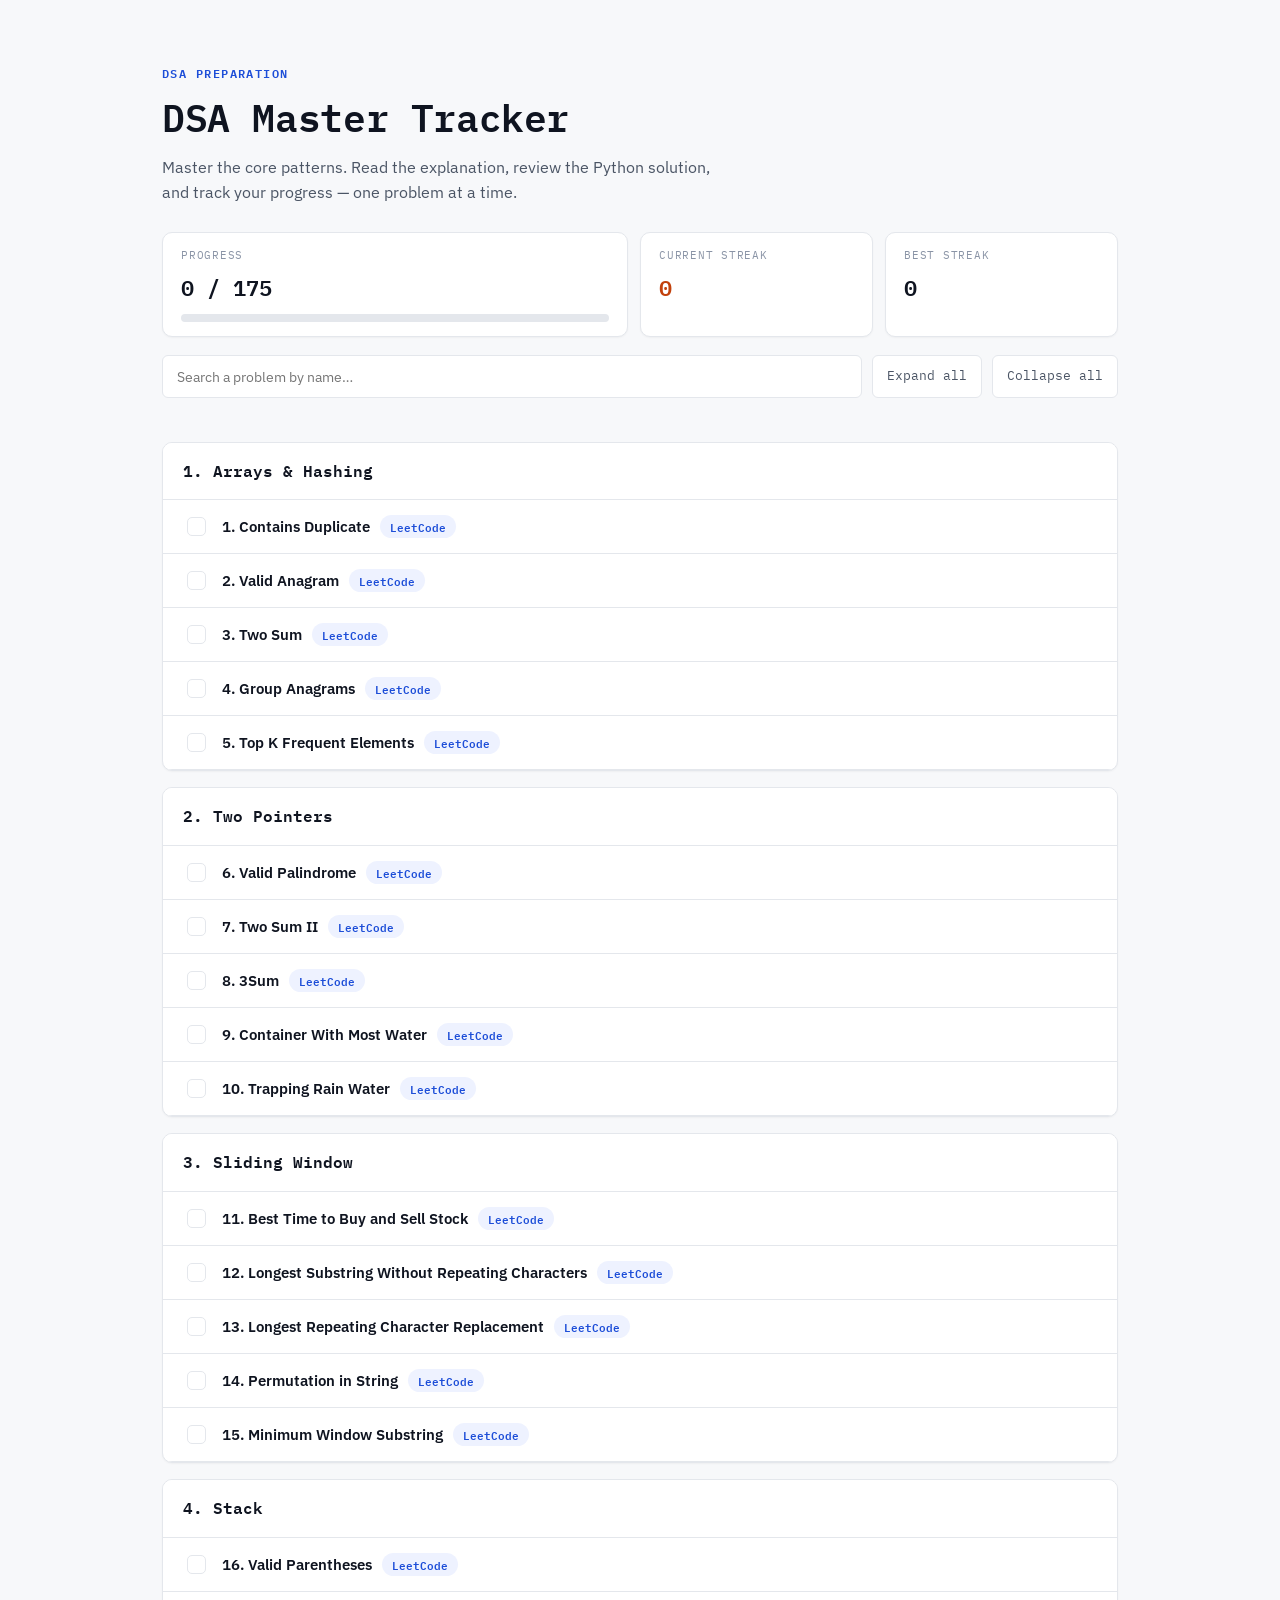
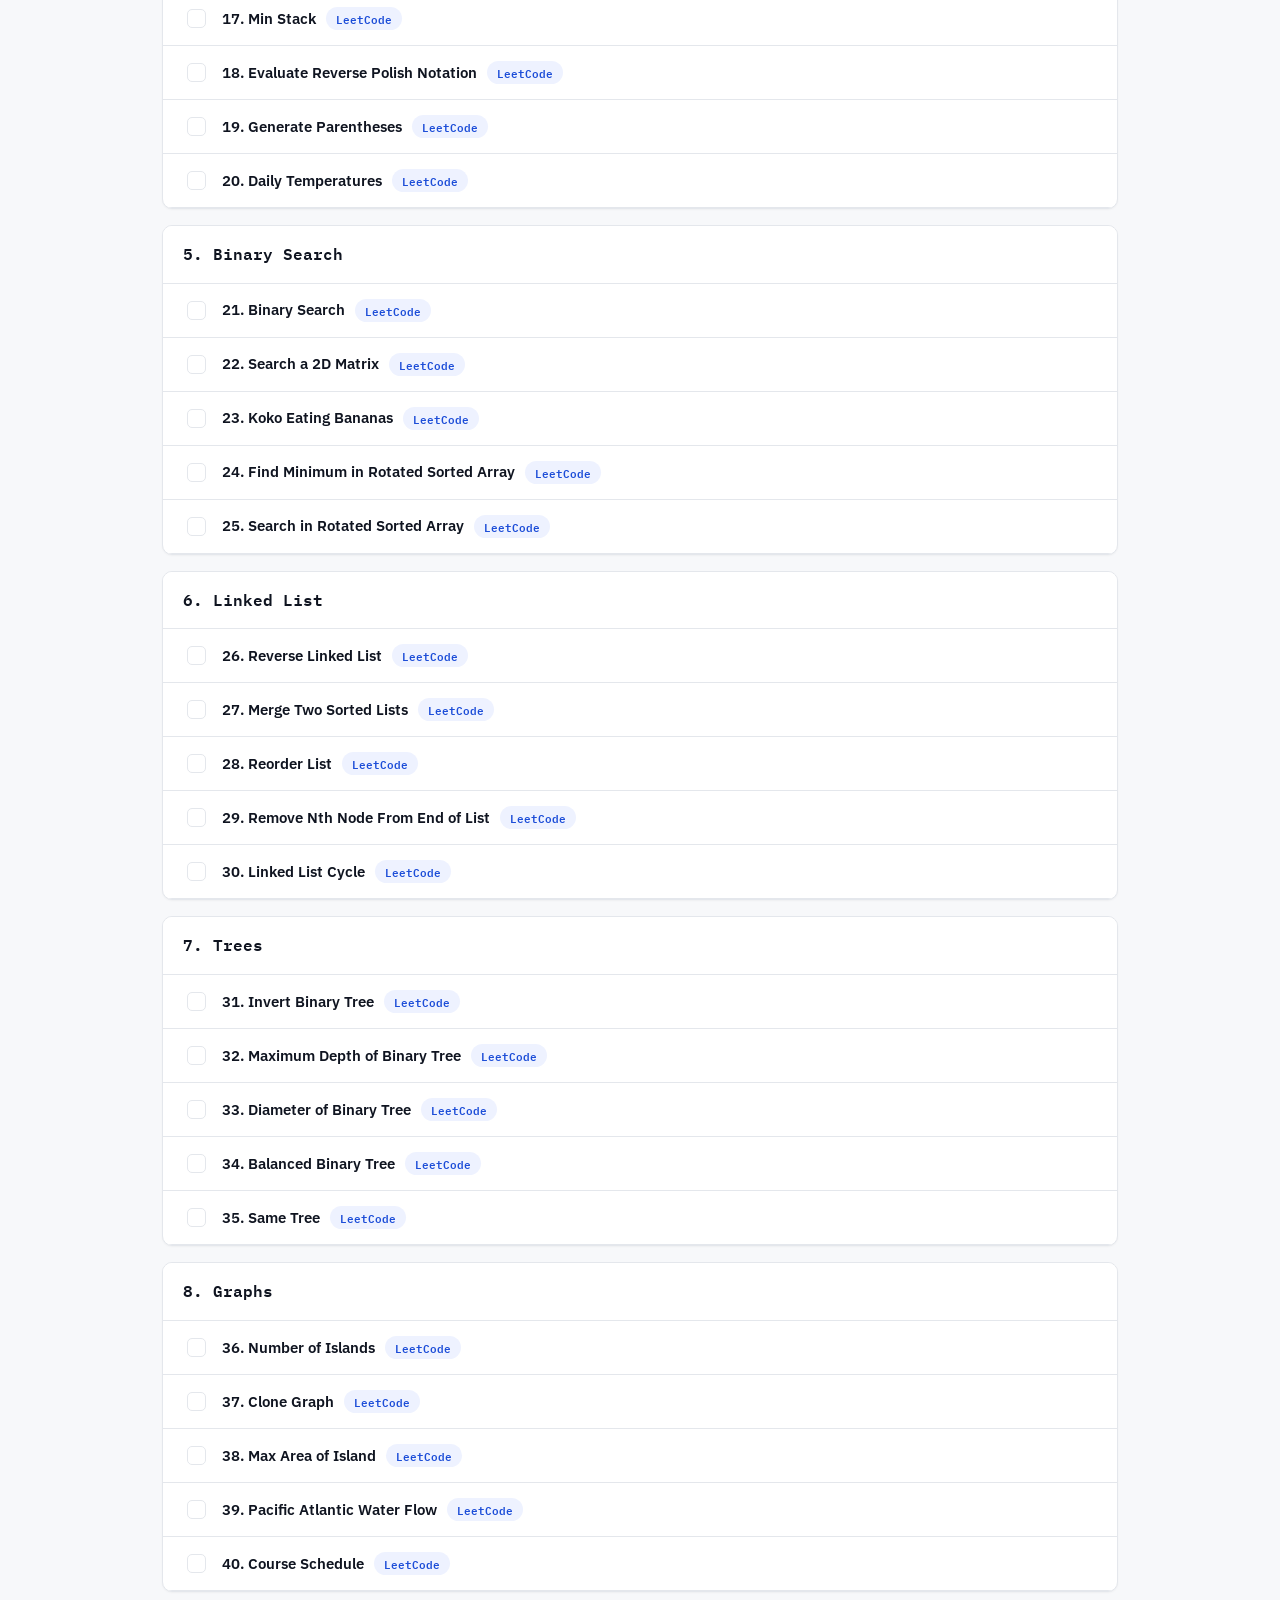
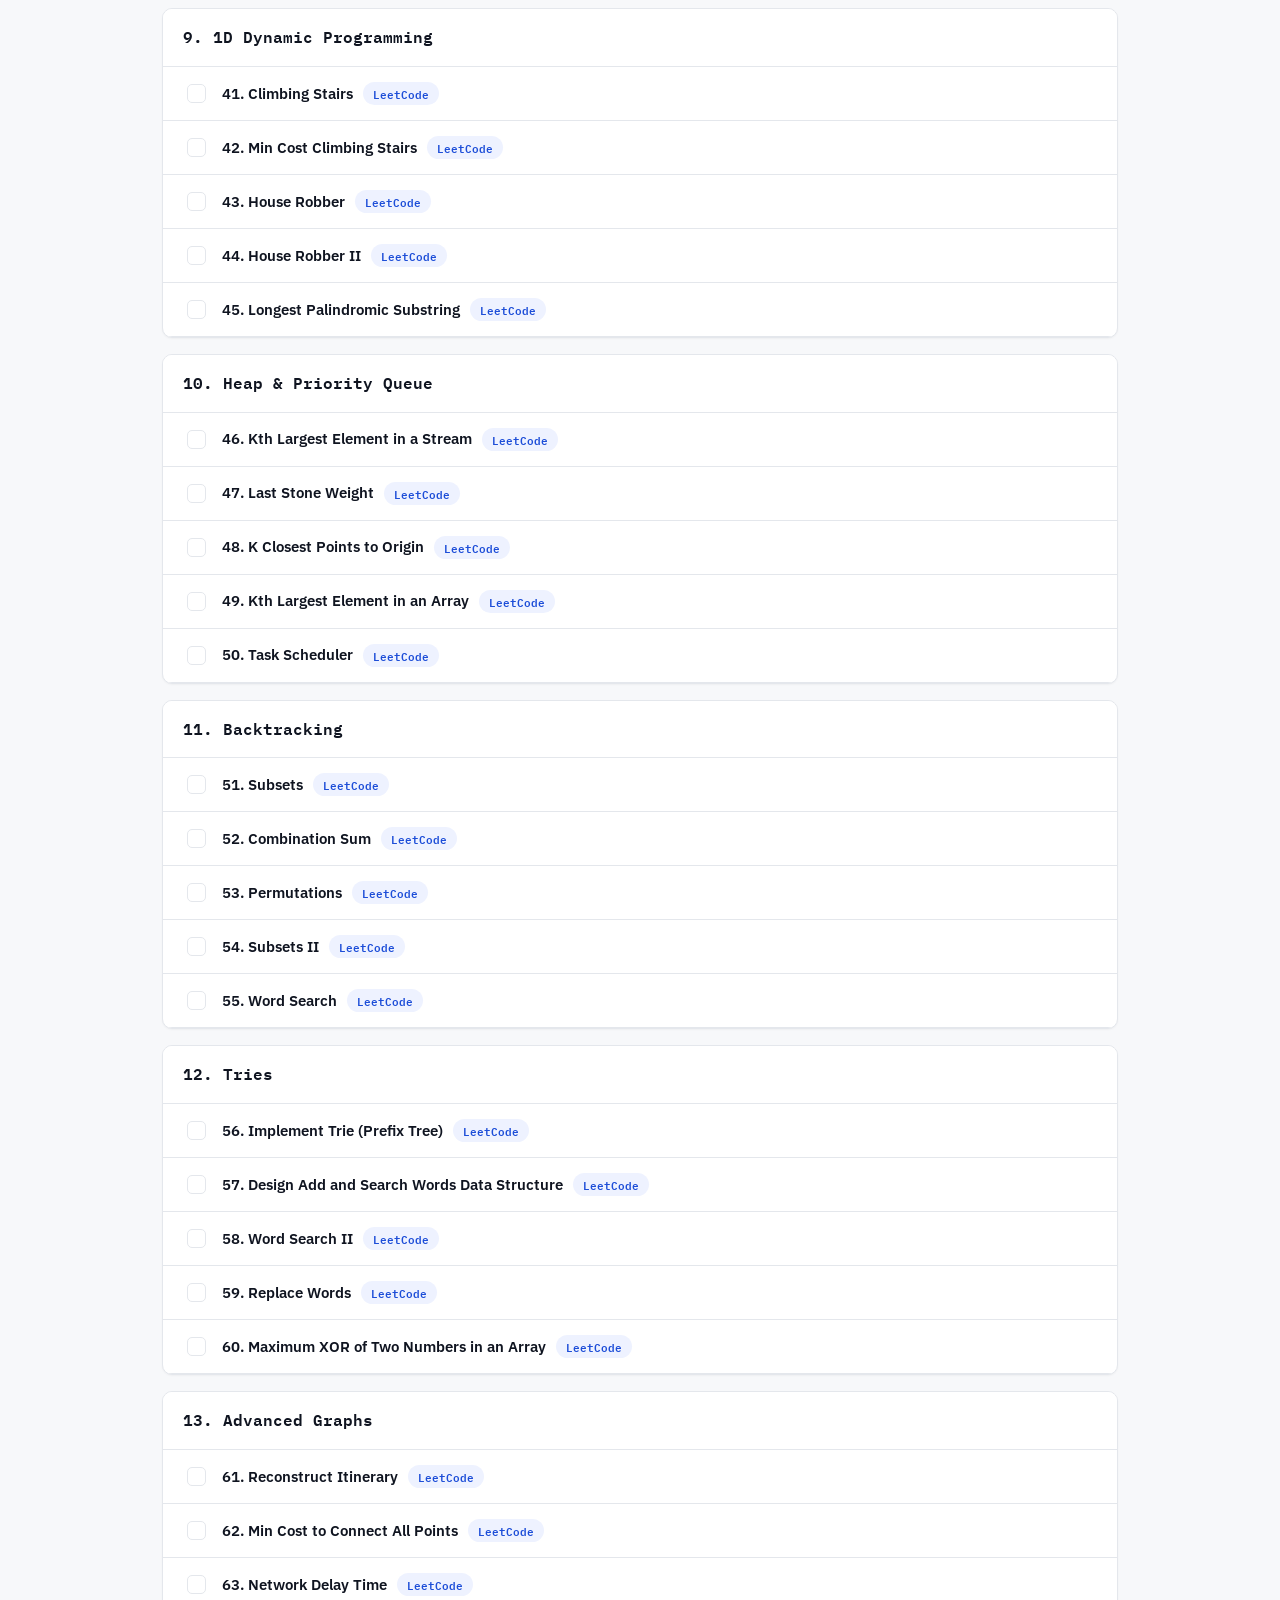
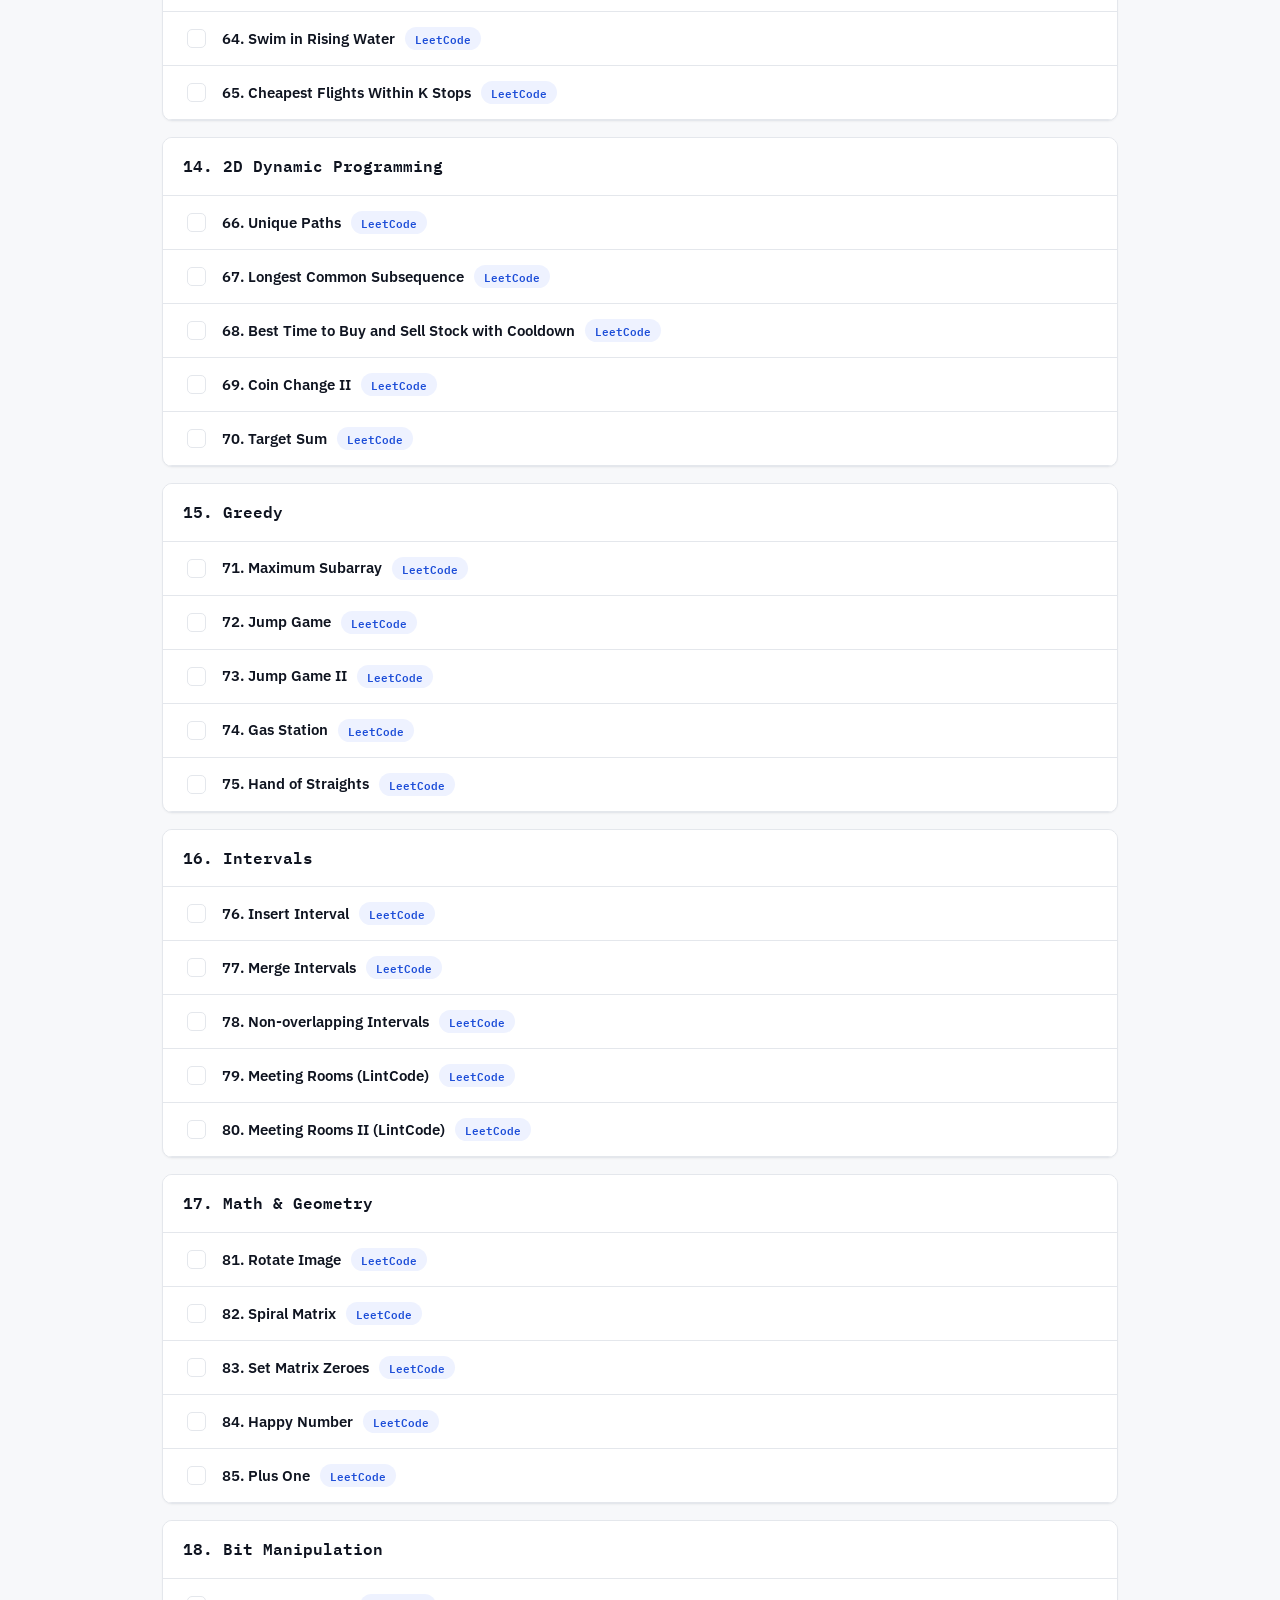
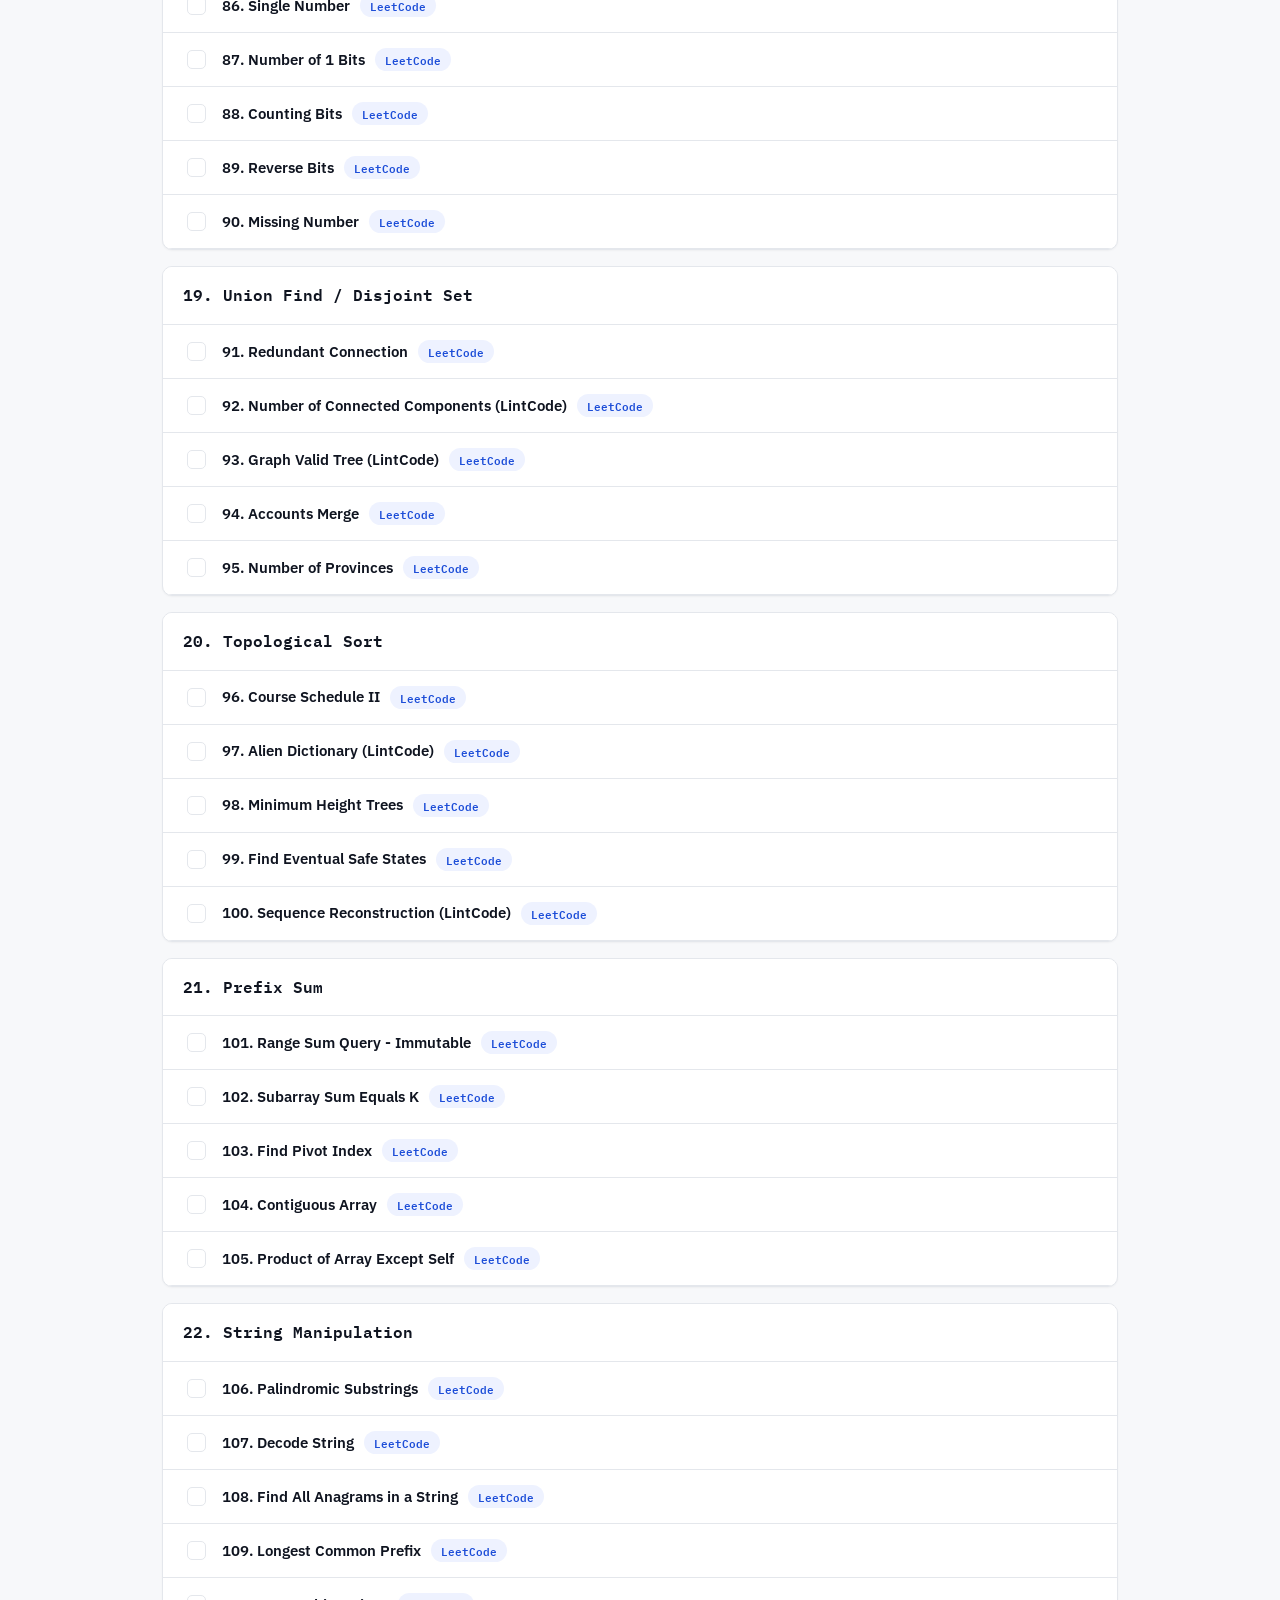
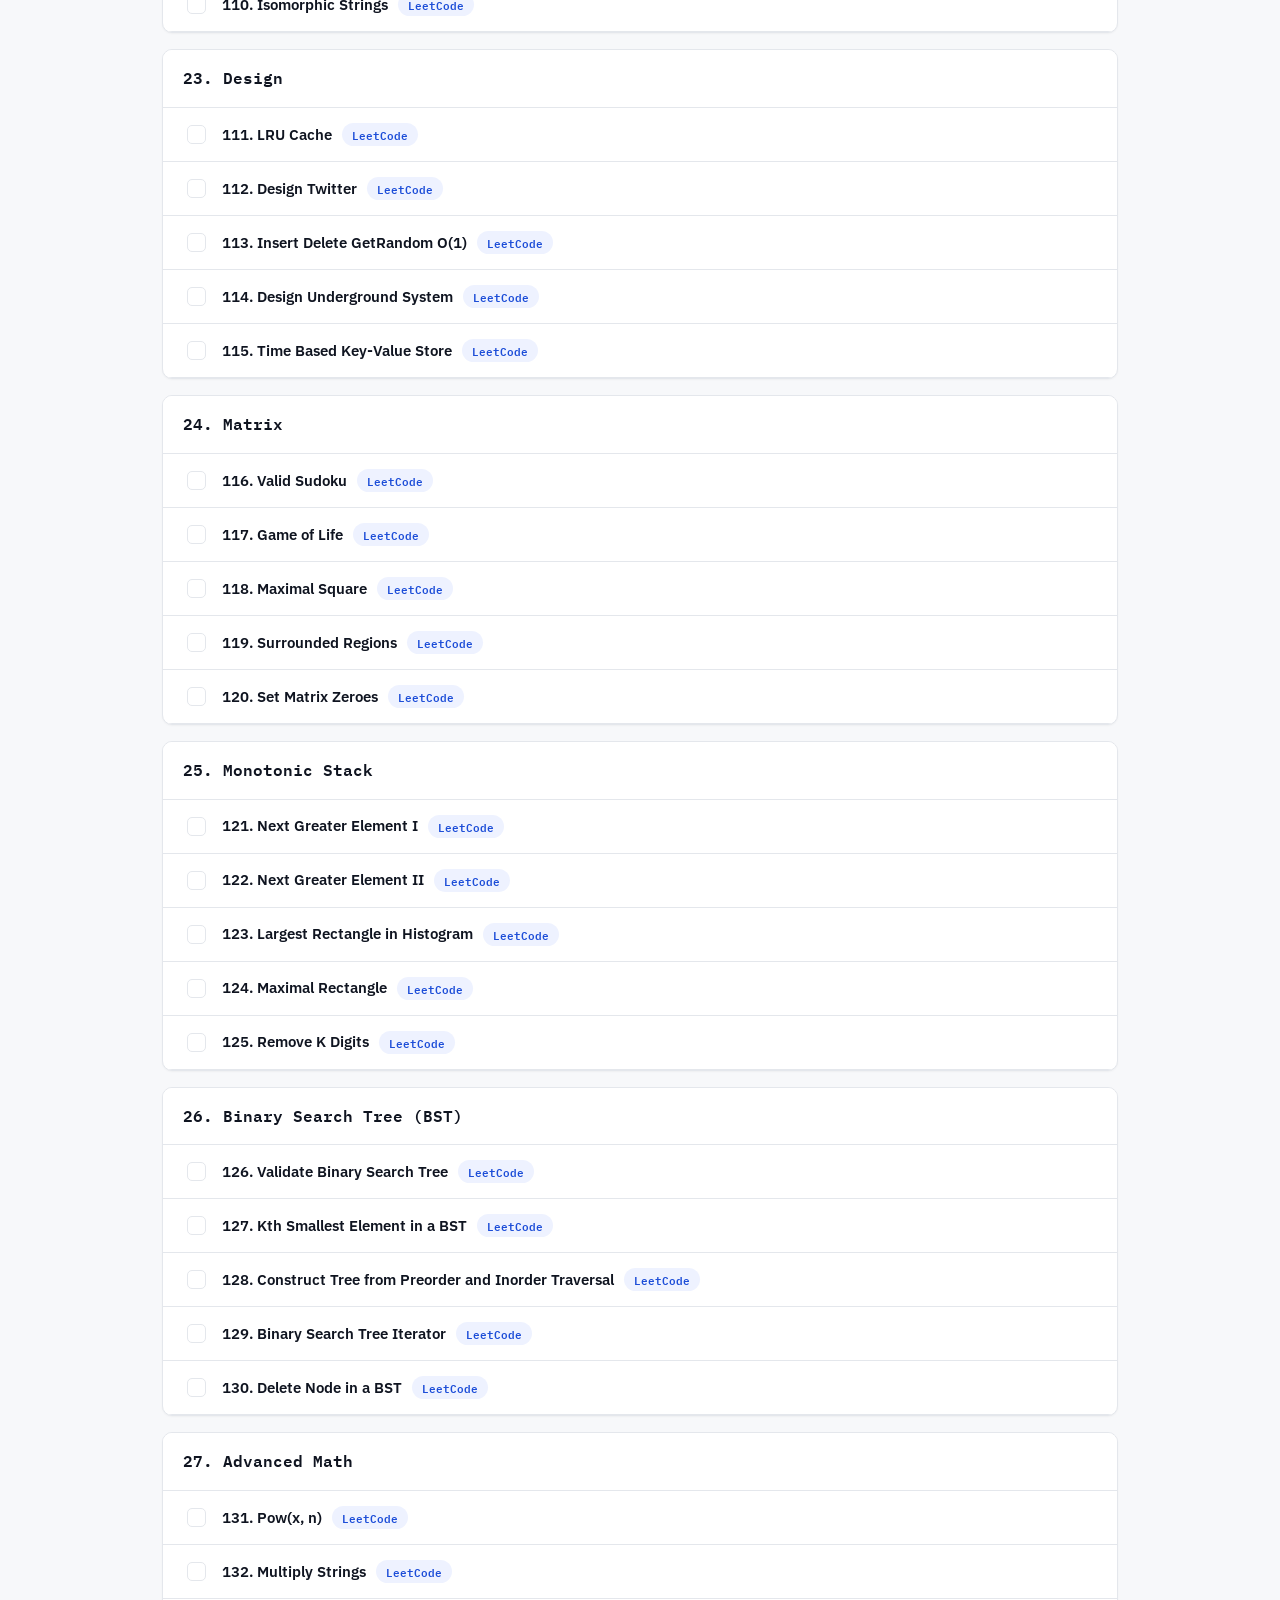
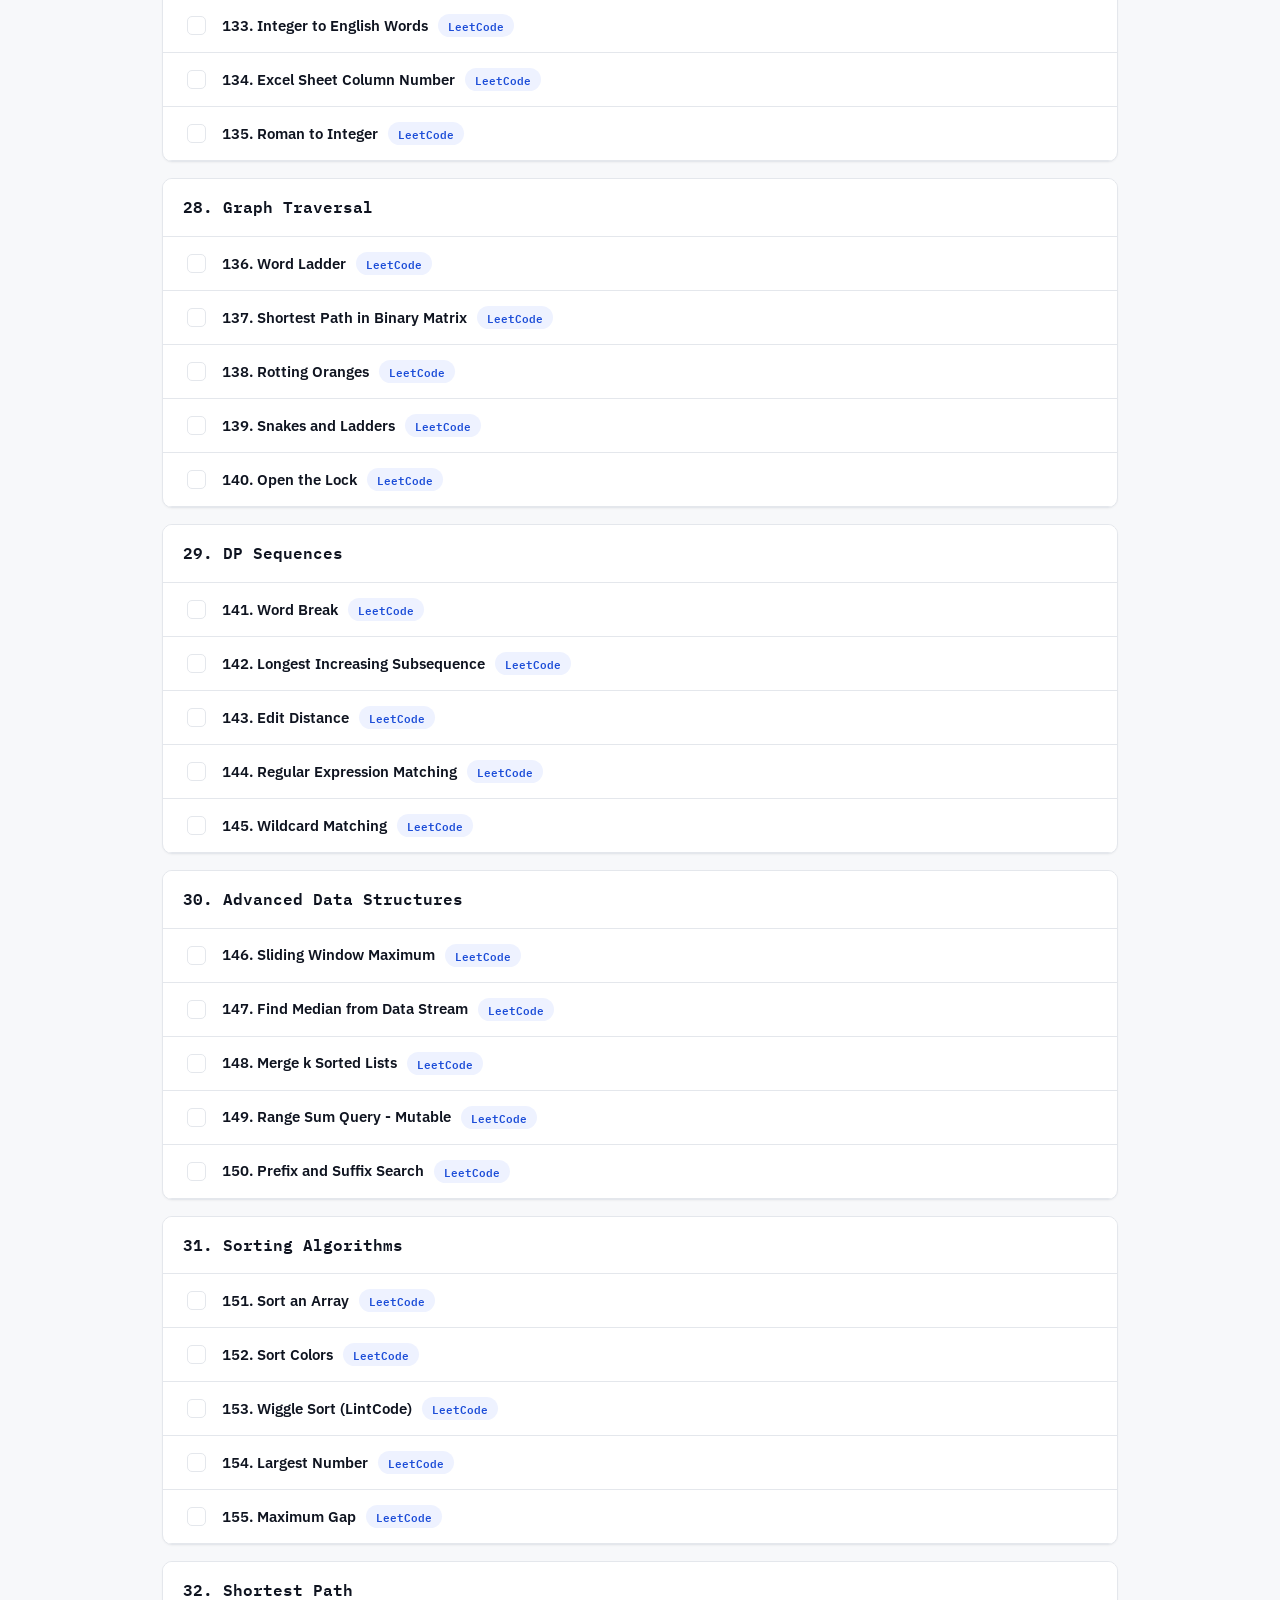
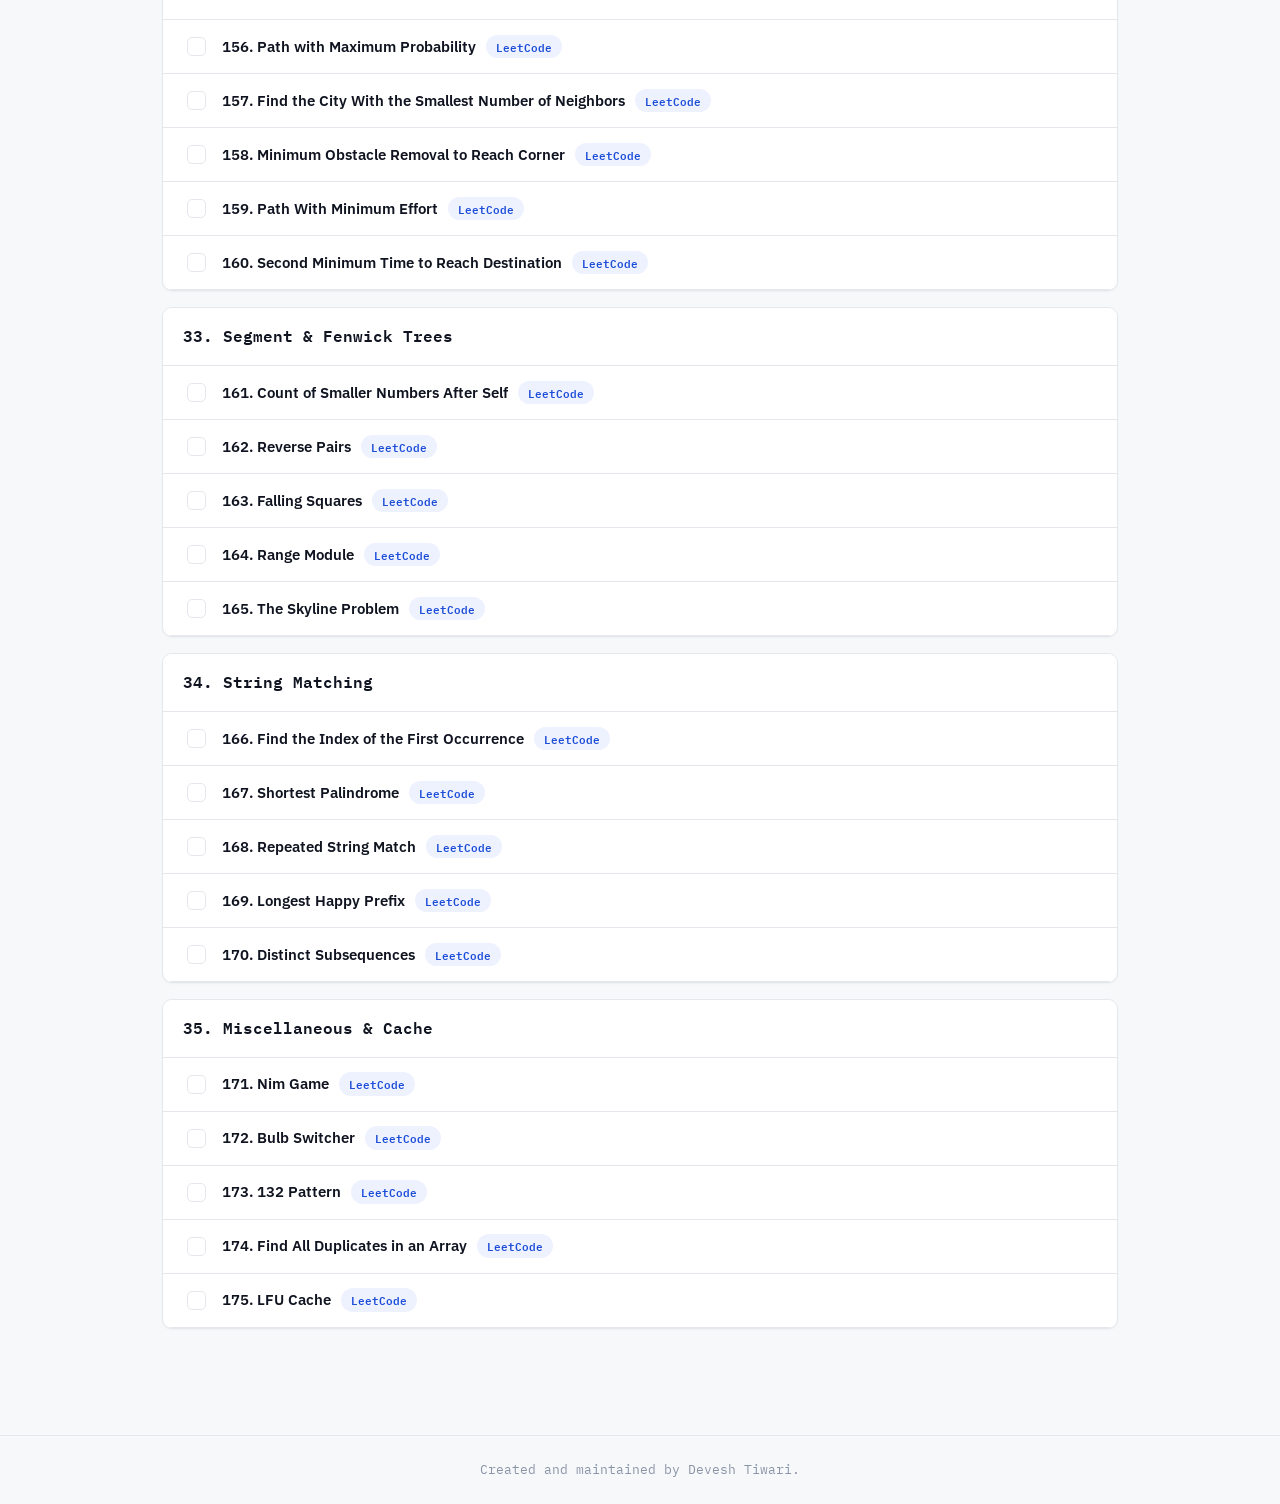
==== commit 6aba3234: "Here I worked on the question and it,s explanations" ====
--- a/index.html
+++ b/index.html
@@ -1,10 +1,10 @@
-<!DOCTYPE html>
+<!doctype html>
 <html lang="en">
 
 <head>
-    <meta charset="UTF-8">
-    <meta name="viewport" content="width=device-width, initial-scale=1.0">
-    <title>DSA Master Tracker | Prepared by Devesh Tiwari</title>
+    <meta charset="utf-8">
+    <meta name="viewport" content="width=device-width,initial-scale=1">
+    <title>DSA Master Tracker</title>
     <link rel="preconnect" href="https://fonts.googleapis.com">
     <link rel="preconnect" href="https://fonts.gstatic.com" crossorigin>
     <link
@@ -23,3413 +23,547 @@
             --success: #15803D;
             --streak: #C2410C;
             --code-bg: #0F172A;
-            --code-header-text: #94A3B8;
             --code-text: #E2E8F0;
-            --radius-sm: 6px;
-            --radius-md: 10px;
             --font-sans: 'IBM Plex Sans', -apple-system, BlinkMacSystemFont, "Segoe UI", Roboto, sans-serif;
-            --font-mono: 'IBM Plex Mono', ui-monospace, SFMono-Regular, Menlo, Consolas, monospace;
+            --font-mono: 'IBM Plex Mono', ui-monospace, SFMono-Regular, Menlo, Consolas, monospace
         }
 
         * {
-            box-sizing: border-box;
+            box-sizing: border-box
         }
 
         body {
+            margin: 0;
+            background: var(--bg);
             font-family: var(--font-sans);
-            background-color: var(--bg);
-            color: var(--ink-2);
-            line-height: 1.6;
-            margin: 0;
+            font-size: 15px;
+            line-height: 1.55;
+            color: var(--ink-2)
         }
 
         *:focus-visible {
             outline: 2px solid var(--accent);
-            outline-offset: 2px;
+            outline-offset: 2px
         }
 
         .container {
-            max-width: 900px;
-            margin: 0 auto;
-            padding: 48px 20px 100px;
+            max-width: 1000px;
+            margin: auto;
+            padding: 42px 22px 70px
         }
 
         header {
-            margin-bottom: 36px;
+            padding: 10px 0 28px
         }
 
         .eyebrow {
-            font-family: var(--font-mono);
-            font-size: 0.72rem;
-            letter-spacing: 0.12em;
+            color: var(--accent);
+            font-family: var(--font-mono);
+            font-weight: 600;
+            letter-spacing: .12em;
             text-transform: uppercase;
-            color: var(--accent);
-            margin: 0 0 10px;
-        }
-
-        header h1 {
-            font-family: var(--font-mono);
-            font-size: 2rem;
-            font-weight: 600;
-            letter-spacing: -0.01em;
-            color: var(--ink);
-            margin: 0 0 10px;
-        }
-
-        header .tagline {
-            margin: 0 0 24px;
+            font-size: 12px
+        }
+
+        h1 {
+            font-family: var(--font-mono);
+            font-size: clamp(1.8rem, 3.4vw, 2.4rem);
+            font-weight: 600;
+            line-height: 1.15;
+            margin: 10px 0 12px;
+            letter-spacing: -.01em;
+            color: var(--ink)
+        }
+
+        .tagline {
             max-width: 560px;
-            font-size: 0.98rem;
+            color: var(--ink-2);
+            font-size: 16px
         }
 
         .stats-row {
-            display: flex;
+            display: grid;
+            grid-template-columns: 2fr 1fr 1fr;
             gap: 12px;
-            flex-wrap: wrap;
-            margin-bottom: 18px;
-        }
-
-        .stat-card {
+            margin: 28px 0 18px
+        }
+
+        .stat-card,
+        .topic-section {
             background: var(--surface);
             border: 1px solid var(--border);
-            border-radius: var(--radius-sm);
-            padding: 14px 18px;
-            min-width: 140px;
-            flex: 1 1 160px;
-        }
-
-        .stat-card .stat-label {
+            border-radius: 10px;
+            box-shadow: 0 1px 2px rgba(16, 20, 32, .04)
+        }
+
+        .stat-card {
+            padding: 14px 18px
+        }
+
+        .stat-label {
             display: block;
             font-family: var(--font-mono);
-            font-size: 0.68rem;
+            color: var(--ink-3);
+            font-size: 11px;
             text-transform: uppercase;
-            letter-spacing: 0.06em;
-            color: var(--ink-3);
-            margin-bottom: 6px;
-        }
-
-        .stat-card .stat-value {
-            font-family: var(--font-mono);
-            font-size: 1.35rem;
+            letter-spacing: .07em
+        }
+
+        .stat-value {
+            display: block;
+            font-family: var(--font-mono);
+            font-size: 22px;
             font-weight: 600;
             color: var(--ink);
-        }
-
-        .stat-card.streak .stat-value {
-            color: var(--streak);
-        }
-
-        .stat-card.progress .progress-container {
+            margin-top: 6px
+        }
+
+        .streak .stat-value {
+            color: var(--streak)
+        }
+
+        .progress-container {
+            height: 8px;
             background: var(--border);
-            border-radius: 999px;
-            height: 8px;
+            border-radius: 99px;
             overflow: hidden;
-            margin-top: 10px;
-        }
-
-        #progress-bar {
+            margin-top: 10px
+        }
+
+        .progress-container div {
+            height: 100%;
             background: var(--accent);
-            height: 100%;
-            width: 0%;
-            transition: width 0.3s ease;
+            width: 0;
+            transition: width .3s
         }
 
         .controls-row {
             display: flex;
             gap: 10px;
-            flex-wrap: wrap;
-            align-items: center;
-        }
-
-        #search-input {
+            flex-wrap: wrap
+        }
+
+        .controls-row input {
+            flex: 1;
+            min-width: 240px;
             font-family: var(--font-sans);
-            font-size: 0.9rem;
-            padding: 9px 14px;
+            font-size: 14px;
+            background: var(--surface);
             border: 1px solid var(--border);
-            border-radius: var(--radius-sm);
+            color: var(--ink);
+            padding: 11px 14px;
+            border-radius: 6px;
+            outline: 0
+        }
+
+        .controls-row input:focus {
+            border-color: var(--accent)
+        }
+
+        button {
+            font: inherit
+        }
+
+        .btn-ghost {
+            font-family: var(--font-mono);
+            font-size: 13px;
+            background: var(--surface);
+            color: var(--ink-2);
+            border: 1px solid var(--border);
+            border-radius: 6px;
+            padding: 10px 14px;
+            cursor: pointer;
+            transition: border-color 150ms, color 150ms
+        }
+
+        .btn-ghost:hover {
+            border-color: var(--accent);
+            color: var(--accent)
+        }
+
+        #no-results {
+            font-family: var(--font-mono);
+            font-size: 13px;
+            color: var(--ink-3)
+        }
+
+        .topic-section {
+            margin: 16px 0;
+            overflow: hidden
+        }
+
+        .topic-title {
+            font-family: var(--font-mono);
+            font-weight: 600;
+            font-size: 16px;
+            margin: 0;
+            padding: 16px 20px;
             background: var(--surface);
             color: var(--ink);
-            flex: 1 1 240px;
-            min-width: 200px;
-        }
-
-        .btn-ghost {
-            font-family: var(--font-mono);
-            font-size: 0.78rem;
-            padding: 9px 14px;
-            border: 1px solid var(--border);
-            border-radius: var(--radius-sm);
-            background: var(--surface);
-            color: var(--ink-2);
-            cursor: pointer;
-            white-space: nowrap;
-            transition: border-color 150ms, color 150ms;
-        }
-
-        .btn-ghost:hover {
-            border-color: var(--accent);
-            color: var(--accent);
-        }
-
-        #no-results {
-            font-family: var(--font-mono);
-            font-size: 0.82rem;
-            color: var(--ink-3);
-            margin: 10px 0 0;
-        }
-
-        .topic-section {
-            background: var(--surface);
-            border: 1px solid var(--border);
-            border-radius: var(--radius-md);
-            padding: 0;
-            margin-bottom: 16px;
-            box-shadow: 0 1px 2px rgba(16, 20, 32, 0.04);
-            overflow: hidden;
-        }
-
-        .topic-title {
+            border-bottom: 1px solid var(--border)
+        }
+
+        .problem-row {
+            display: flex;
+            align-items: center;
+            gap: 13px;
+            padding: 14px 20px;
+            border-bottom: 1px solid var(--border)
+        }
+
+        .problem-row:last-of-type {
+            border-bottom: 0
+        }
+
+        .problem-info {
             display: flex;
             align-items: center;
             gap: 10px;
+            min-width: 0;
+            flex: 1
+        }
+
+        .problem-name {
+            border: 0;
+            background: none;
             color: var(--ink);
-            border-bottom: 1px solid var(--border);
-            padding: 16px 22px;
-            margin: 0;
+            font-family: var(--font-sans);
+            font-weight: 600;
+            text-align: left;
+            padding: 0;
             cursor: pointer;
-            font-family: var(--font-mono);
-            font-size: 1rem;
-            font-weight: 600;
-            user-select: none;
-        }
-
-        .topic-section.collapsed .topic-title {
-            border-bottom: none;
-        }
-
-        .topic-title:hover {
-            background: var(--bg);
-        }
-
-        .topic-title .topic-progress {
-            font-family: var(--font-mono);
-            font-size: 0.72rem;
-            font-weight: 500;
-            color: var(--ink-3);
-            margin-left: auto;
-        }
-
-        .topic-title .chevron {
-            font-size: 0.9rem;
-            color: var(--ink-3);
-            transition: transform 200ms ease;
-        }
-
-        .topic-section.collapsed .topic-title .chevron {
-            transform: rotate(-90deg);
-        }
-
-        .problem-row {
-            display: flex;
-            align-items: center;
-            gap: 14px;
-            padding: 14px 22px;
-            border-bottom: 1px solid var(--border);
-            flex-wrap: wrap;
+            font-size: 15px;
+            transition: color 150ms
+        }
+
+        .problem-name:hover {
+            color: var(--accent)
+        }
+
+        .tag {
+            font-family: var(--font-mono);
+            font-size: 11px;
+            font-weight: 600;
+            color: var(--accent);
+            background: var(--accent-soft);
+            text-decoration: none;
+            border: none;
+            border-radius: 99px;
+            padding: 3px 10px;
+            white-space: nowrap;
+            transition: background 150ms, color 150ms
+        }
+
+        .tag:hover {
+            background: var(--accent);
+            color: #fff
         }
 
         .custom-checkbox {
-            width: 20px;
-            height: 20px;
-            margin: 0;
+            appearance: none;
+            width: 19px;
+            height: 19px;
+            border: 1px solid var(--border);
+            background: var(--surface);
+            border-radius: 5px;
+            display: grid;
+            place-content: center;
             cursor: pointer;
-            accent-color: var(--success);
-            flex-shrink: 0;
-        }
-
-        .problem-info {
-            flex-grow: 1;
-            display: flex;
-            align-items: center;
-            gap: 10px;
-            flex-wrap: wrap;
-        }
-
-        .problem-name {
-            font-family: var(--font-sans);
-            font-size: 1rem;
-            font-weight: 600;
-            color: var(--ink);
-            cursor: pointer;
-            background: none;
-            border: none;
-            padding: 0;
-            text-align: left;
-            transition: color 150ms;
-        }
-
-        .problem-name:hover {
-            color: var(--accent);
+            flex: none;
+            transition: border-color 150ms
+        }
+
+        .custom-checkbox:checked {
+            background: var(--success);
+            border-color: var(--success)
+        }
+
+        .custom-checkbox:checked:after {
+            content: '✓';
+            color: #fff;
+            font-weight: 700;
+            font-size: 13px
+        }
+
+        .problem-row.done .problem-name {
+            text-decoration: line-through;
+            color: var(--ink-3)
         }
 
         .solution-section {
             display: none;
             background: var(--bg);
-            border-radius: 0;
-            padding: 20px 22px 24px;
-            margin: 0;
             border-top: 1px solid var(--border);
-        }
-
-        .solution-section.active {
+            padding: 20px 24px 24px
+        }
+
+        .solution-section.open {
             display: block;
-            animation: fadeIn 200ms ease;
+            animation: fadeIn 200ms ease
         }
 
         @keyframes fadeIn {
             from {
-                opacity: 0;
+                opacity: 0
             }
 
             to {
-                opacity: 1;
+                opacity: 1
             }
         }
 
         @media (prefers-reduced-motion: reduce) {
-            .solution-section.active {
-                animation: none;
+            .solution-section.open {
+                animation: none
             }
         }
 
         .solution-section h3 {
-            font-family: var(--font-mono);
-            font-size: 0.75rem;
+            color: var(--ink-3);
+            font-family: var(--font-mono);
+            font-weight: 600;
+            font-size: 11px;
             text-transform: uppercase;
-            letter-spacing: 0.06em;
-            font-weight: 600;
-            color: var(--ink-3);
-            margin: 16px 0 8px;
+            letter-spacing: .07em;
+            margin: 16px 0 8px
         }
 
         .solution-section h3:first-child {
-            margin-top: 0;
+            margin-top: 0
         }
 
         .explanation {
+            color: var(--ink-2);
             background: var(--surface);
-            padding: 14px 16px;
-            border-radius: 0 var(--radius-sm) var(--radius-sm) 0;
-            margin-bottom: 4px;
             border: 1px solid var(--border);
             border-left: 3px solid var(--accent);
-            font-size: 0.92rem;
+            border-radius: 0 6px 6px 0;
+            padding: 14px 16px;
+            margin: 0 0 16px;
+            font-size: 14px;
+            white-space: pre-line
+        }
+
+        .meta {
+            font-family: var(--font-mono);
+            color: var(--ink-3);
+            font-size: 12px;
+            margin-bottom: 16px
+        }
+
+        .meta b {
+            color: var(--ink-2)
         }
 
         .code-block {
+            margin: 0 0 4px;
             background: var(--code-bg);
+            border: none;
+            border-radius: 6px;
+            overflow: auto;
+            padding: 16px;
             color: var(--code-text);
-            padding: 14px 16px;
-            border-radius: var(--radius-sm);
-            font-family: var(--font-mono);
-            font-size: 0.83rem;
-            line-height: 1.6;
-            overflow-x: auto;
-            margin: 0 0 4px;
-        }
-
-        .tag {
-            font-family: var(--font-mono);
-            font-size: 0.7rem;
-            font-weight: 600;
-            letter-spacing: 0.02em;
-            padding: 4px 10px;
-            border-radius: 999px;
-            background: var(--accent-soft);
-            color: var(--accent);
-            text-decoration: none;
-            transition: background 150ms, color 150ms;
-        }
-
-        .tag:hover {
-            background: var(--accent);
-            color: #fff;
-        }
-
-        .hidden-by-search {
-            display: none !important;
+            font: 13px/1.6 var(--font-mono)
         }
 
         footer {
             text-align: center;
-            margin-top: 40px;
-            font-family: var(--font-mono);
-            font-size: 0.8rem;
             color: var(--ink-3);
-        }
-
-        @media (max-width: 600px) {
-            header h1 {
-                font-size: 1.6rem;
-            }
-
-            .stat-card {
-                flex: 1 1 45%;
+            font-family: var(--font-mono);
+            font-size: 13px;
+            padding: 24px 20px;
+            border-top: 1px solid var(--border);
+            margin-top: 20px
+        }
+
+        .hidden {
+            display: none !important
+        }
+
+        @media(max-width:650px) {
+            .stats-row {
+                grid-template-columns: 1fr 1fr
+            }
+
+            .progress {
+                grid-column: 1/-1
+            }
+
+            .problem-info {
+                display: block
+            }
+
+            .tag {
+                margin-left: 7px
             }
         }
     </style>
 </head>
 
 <body>
-    <div class="container">
+    <main class="container">
         <header>
             <p class="eyebrow">DSA Preparation</p>
             <h1>DSA Master Tracker</h1>
-            <p class="tagline">Master the core patterns. Read the explanations, review the code, and track your progress
-                — one problem at a time.</p>
-
+            <p class="tagline">Master the core patterns. Read the explanation, review the Python solution, and track
+                your progress — one problem at a time.</p>
             <div class="stats-row">
-                <div class="stat-card progress">
-                    <span class="stat-label">Progress</span>
-                    <span class="stat-value" id="progress-text">0 / 0</span>
+                <div class="stat-card progress"><span class="stat-label">Progress</span><span class="stat-value"
+                        id="progress-text">0 / 0</span>
                     <div class="progress-container">
                         <div id="progress-bar"></div>
                     </div>
                 </div>
-                <div class="stat-card streak">
-                    <span class="stat-label">Current Streak</span>
-                    <span class="stat-value" id="streak-current">0</span>
-                </div>
-                <div class="stat-card">
-                    <span class="stat-label">Best Streak</span>
-                    <span class="stat-value" id="streak-best">0</span>
-                </div>
+                <div class="stat-card streak"><span class="stat-label">Current Streak</span><span class="stat-value"
+                        id="streak-current">0</span></div>
+                <div class="stat-card"><span class="stat-label">Best Streak</span><span class="stat-value"
+                        id="streak-best">0</span></div>
             </div>
-
-            <div class="controls-row">
-                <input type="text" id="search-input" placeholder="Search a problem by name…"
-                    aria-label="Search problems">
-                <button class="btn-ghost" id="expand-all" type="button">Expand all</button>
-                <button class="btn-ghost" id="collapse-all" type="button">Collapse all</button>
-            </div>
-            <p id="no-results" style="display:none;">No problems match your search.</p>
+            <div class="controls-row"><input id="search-input" placeholder="Search a problem by name…"
+                    aria-label="Search problems"><button class="btn-ghost" id="expand-all">Expand all</button><button
+                    class="btn-ghost" id="collapse-all">Collapse all</button></div>
+            <p id="no-results" class="hidden">No problems match your search.</p>
         </header>
-
-        <!-- TOPIC 1: ARRAYS & HASHING -->
-        <div class="topic-section">
-            <h2 class="topic-title">1. Arrays & Hashing</h2>
-
-            <div class="problem-row">
-                <input type="checkbox" class="custom-checkbox progress-cb" id="prob-1">
-                <div class="problem-info">
-                    <button class="problem-name" onclick="toggleSolution('sol-1')">1. Contains Duplicate</button>
-                    <a href="https://leetcode.com/problems/contains-duplicate/" target="_blank" class="tag">LeetCode</a>
-                </div>
-            </div>
-            <div id="sol-1" class="solution-section">
-                <h3>Explanation</h3>
-                <div class="explanation">Core Logic: The "Seen Set" PatternThe algorithm processes the array in a single pass from left to right using a
-                temporary storage container called a set.seen = set(): This initializes an empty hash set. In Python, sets are designed
-                to store unique elements and are implemented as hash tables, which allow for extremely fast lookups and insertions.for
-                num in nums:: The code iterates through each number in the input list exactly once.if num in seen:: For every number,
-                the code checks if it is already present in the seen set.
-                If found: This means the number was encountered earlier in the
-                loop. The function immediately returns True because a duplicate exists.If not found: The code moves to the next
-                step.seen.add(num): If the number was not in the set, it is added to seen to record that it has now been
-                encountered.return False: If the loop finishes without finding any repeated values, the function returns False,
-                indicating all elements in the array are unique.</div>
-                <h3>Python</h3>
-                <pre class="code-block"><code>class Solution:
-                def containsDuplicate(self, nums: List[int]) -> bool:
-                
-                seen = set()
-                for num in nums:
-                if num in seen:
-                return True
-                seen.add(num)
-                return False</code></pre>
-
-            </div>
-
-            <div class="problem-row">
-                <input type="checkbox" class="custom-checkbox progress-cb" id="prob-2">
-                <div class="problem-info">
-                    <button class="problem-name" onclick="toggleSolution('sol-2')">2. Valid Anagram</button>
-                    <a href="https://leetcode.com/problems/valid-anagram/" target="_blank" class="tag">LeetCode</a>
-                </div>
-            </div>
-            <div id="sol-2" class="solution-section">
-                <h3>Explanation</h3>
-                <div class="explanation">Write your logic here...</div>
-                <h3>Python</h3>
-                <pre class="code-block"><code># Code here...</code></pre>
-                <h3>Java</h3>
-                <pre class="code-block"><code>// Code here...</code></pre>
-            </div>
-
-            <div class="problem-row">
-                <input type="checkbox" class="custom-checkbox progress-cb" id="prob-3">
-                <div class="problem-info">
-                    <button class="problem-name" onclick="toggleSolution('sol-3')">3. Two Sum</button>
-                    <a href="https://leetcode.com/problems/two-sum/" target="_blank" class="tag">LeetCode</a>
-                </div>
-            </div>
-            <div id="sol-3" class="solution-section">
-                <h3>Explanation</h3>
-                <div class="explanation">Write your logic here...</div>
-                <h3>Python</h3>
-                <pre class="code-block"><code># Code here...</code></pre>
-                <h3>Java</h3>
-                <pre class="code-block"><code>// Code here...</code></pre>
-            </div>
-
-            <div class="problem-row">
-                <input type="checkbox" class="custom-checkbox progress-cb" id="prob-4">
-                <div class="problem-info">
-                    <button class="problem-name" onclick="toggleSolution('sol-4')">4. Group Anagrams</button>
-                    <a href="https://leetcode.com/problems/group-anagrams/" target="_blank" class="tag">LeetCode</a>
-                </div>
-            </div>
-            <div id="sol-4" class="solution-section">
-                <h3>Explanation</h3>
-                <div class="explanation">Write your logic here...</div>
-                <h3>Python</h3>
-                <pre class="code-block"><code># Code here...</code></pre>
-                <h3>Java</h3>
-                <pre class="code-block"><code>// Code here...</code></pre>
-            </div>
-
-            <div class="problem-row">
-                <input type="checkbox" class="custom-checkbox progress-cb" id="prob-5">
-                <div class="problem-info">
-                    <button class="problem-name" onclick="toggleSolution('sol-5')">5. Top K Frequent Elements</button>
-                    <a href="https://leetcode.com/problems/top-k-frequent-elements/" target="_blank"
-                        class="tag">LeetCode</a>
-                </div>
-            </div>
-            <div id="sol-5" class="solution-section">
-                <h3>Explanation</h3>
-                <div class="explanation">Write your logic here...</div>
-                <h3>Python</h3>
-                <pre class="code-block"><code># Code here...</code></pre>
-                <h3>Java</h3>
-                <pre class="code-block"><code>// Code here...</code></pre>
-            </div>
-        </div>
-
-        <!-- TOPIC 2: TWO POINTERS -->
-        <div class="topic-section">
-            <h2 class="topic-title">2. Two Pointers</h2>
-
-            <div class="problem-row">
-                <input type="checkbox" class="custom-checkbox progress-cb" id="prob-6">
-                <div class="problem-info">
-                    <button class="problem-name" onclick="toggleSolution('sol-6')">6. Valid Palindrome</button>
-                    <a href="https://leetcode.com/problems/valid-palindrome/" target="_blank" class="tag">LeetCode</a>
-                </div>
-            </div>
-            <div id="sol-6" class="solution-section">
-                <h3>Explanation</h3>
-                <div class="explanation">Write logic here...</div>
-                <h3>Python</h3>
-                <pre class="code-block"><code># Code here...</code></pre>
-                <h3>Java</h3>
-                <pre class="code-block"><code>// Code here...</code></pre>
-            </div>
-
-            <div class="problem-row">
-                <input type="checkbox" class="custom-checkbox progress-cb" id="prob-7">
-                <div class="problem-info">
-                    <button class="problem-name" onclick="toggleSolution('sol-7')">7. Two Sum II</button>
-                    <a href="https://leetcode.com/problems/two-sum-ii-input-array-is-sorted/" target="_blank"
-                        class="tag">LeetCode</a>
-                </div>
-            </div>
-            <div id="sol-7" class="solution-section">
-                <h3>Explanation</h3>
-                <div class="explanation">Write logic here...</div>
-                <h3>Python</h3>
-                <pre class="code-block"><code># Code here...</code></pre>
-                <h3>Java</h3>
-                <pre class="code-block"><code>// Code here...</code></pre>
-            </div>
-
-            <div class="problem-row">
-                <input type="checkbox" class="custom-checkbox progress-cb" id="prob-8">
-                <div class="problem-info">
-                    <button class="problem-name" onclick="toggleSolution('sol-8')">8. 3Sum</button>
-                    <a href="https://leetcode.com/problems/3sum/" target="_blank" class="tag">LeetCode</a>
-                </div>
-            </div>
-            <div id="sol-8" class="solution-section">
-                <h3>Explanation</h3>
-                <div class="explanation">Write logic here...</div>
-                <h3>Python</h3>
-                <pre class="code-block"><code># Code here...</code></pre>
-                <h3>Java</h3>
-                <pre class="code-block"><code>// Code here...</code></pre>
-            </div>
-
-            <div class="problem-row">
-                <input type="checkbox" class="custom-checkbox progress-cb" id="prob-9">
-                <div class="problem-info">
-                    <button class="problem-name" onclick="toggleSolution('sol-9')">9. Container With Most Water</button>
-                    <a href="https://leetcode.com/problems/container-with-most-water/" target="_blank"
-                        class="tag">LeetCode</a>
-                </div>
-            </div>
-            <div id="sol-9" class="solution-section">
-                <h3>Explanation</h3>
-                <div class="explanation">Write logic here...</div>
-                <h3>Python</h3>
-                <pre class="code-block"><code># Code here...</code></pre>
-                <h3>Java</h3>
-                <pre class="code-block"><code>// Code here...</code></pre>
-            </div>
-
-            <div class="problem-row">
-                <input type="checkbox" class="custom-checkbox progress-cb" id="prob-10">
-                <div class="problem-info">
-                    <button class="problem-name" onclick="toggleSolution('sol-10')">10. Trapping Rain Water</button>
-                    <a href="https://leetcode.com/problems/trapping-rain-water/" target="_blank"
-                        class="tag">LeetCode</a>
-                </div>
-            </div>
-            <div id="sol-10" class="solution-section">
-                <h3>Explanation</h3>
-                <div class="explanation">Write logic here...</div>
-                <h3>Python</h3>
-                <pre class="code-block"><code># Code here...</code></pre>
-                <h3>Java</h3>
-                <pre class="code-block"><code>// Code here...</code></pre>
-            </div>
-        </div>
-
-        <!-- TOPIC 3: SLIDING WINDOW -->
-        <div class="topic-section">
-            <h2 class="topic-title">3. Sliding Window</h2>
-
-            <div class="problem-row">
-                <input type="checkbox" class="custom-checkbox progress-cb" id="prob-11">
-                <div class="problem-info">
-                    <button class="problem-name" onclick="toggleSolution('sol-11')">11. Best Time to Buy and Sell
-                        Stock</button>
-                    <a href="https://leetcode.com/problems/best-time-to-buy-and-sell-stock/" target="_blank"
-                        class="tag">LeetCode</a>
-                </div>
-            </div>
-            <div id="sol-11" class="solution-section">
-                <h3>Explanation</h3>
-                <div class="explanation">Write logic here...</div>
-                <h3>Python</h3>
-                <pre class="code-block"><code># Code here...</code></pre>
-            </div>
-
-            <div class="problem-row">
-                <input type="checkbox" class="custom-checkbox progress-cb" id="prob-12">
-                <div class="problem-info">
-                    <button class="problem-name" onclick="toggleSolution('sol-12')">12. Longest Substring Without
-                        Repeating Characters</button>
-                    <a href="https://leetcode.com/problems/longest-substring-without-repeating-characters/"
-                        target="_blank" class="tag">LeetCode</a>
-                </div>
-            </div>
-            <div id="sol-12" class="solution-section">
-                <h3>Explanation</h3>
-                <div class="explanation">Write logic here...</div>
-                <h3>Python</h3>
-                <pre class="code-block"><code># Code here...</code></pre>
-            </div>
-
-            <div class="problem-row">
-                <input type="checkbox" class="custom-checkbox progress-cb" id="prob-13">
-                <div class="problem-info">
-                    <button class="problem-name" onclick="toggleSolution('sol-13')">13. Longest Repeating Character
-                        Replacement</button>
-                    <a href="https://leetcode.com/problems/longest-repeating-character-replacement/" target="_blank"
-                        class="tag">LeetCode</a>
-                </div>
-            </div>
-            <div id="sol-13" class="solution-section">
-                <h3>Explanation</h3>
-                <div class="explanation">Write logic here...</div>
-                <h3>Python</h3>
-                <pre class="code-block"><code># Code here...</code></pre>
-            </div>
-
-            <div class="problem-row">
-                <input type="checkbox" class="custom-checkbox progress-cb" id="prob-14">
-                <div class="problem-info">
-                    <button class="problem-name" onclick="toggleSolution('sol-14')">14. Permutation in String</button>
-                    <a href="https://leetcode.com/problems/permutation-in-string/" target="_blank"
-                        class="tag">LeetCode</a>
-                </div>
-            </div>
-            <div id="sol-14" class="solution-section">
-                <h3>Explanation</h3>
-                <div class="explanation">Write logic here...</div>
-                <h3>Python</h3>
-                <pre class="code-block"><code># Code here...</code></pre>
-            </div>
-
-            <div class="problem-row">
-                <input type="checkbox" class="custom-checkbox progress-cb" id="prob-15">
-                <div class="problem-info">
-                    <button class="problem-name" onclick="toggleSolution('sol-15')">15. Minimum Window
-                        Substring</button>
-                    <a href="https://leetcode.com/problems/minimum-window-substring/" target="_blank"
-                        class="tag">LeetCode</a>
-                </div>
-            </div>
-            <div id="sol-15" class="solution-section">
-                <h3>Explanation</h3>
-                <div class="explanation">Write logic here...</div>
-                <h3>Python</h3>
-                <pre class="code-block"><code># Code here...</code></pre>
-            </div>
-        </div>
-
-        <!-- TOPIC 4: STACK -->
-        <div class="topic-section">
-            <h2 class="topic-title">4. Stack</h2>
-
-            <div class="problem-row">
-                <input type="checkbox" class="custom-checkbox progress-cb" id="prob-16">
-                <div class="problem-info">
-                    <button class="problem-name" onclick="toggleSolution('sol-16')">16. Valid Parentheses</button>
-                    <a href="https://leetcode.com/problems/valid-parentheses/" target="_blank" class="tag">LeetCode</a>
-                </div>
-            </div>
-            <div id="sol-16" class="solution-section">
-                <h3>Explanation</h3>
-                <div class="explanation">Write logic here...</div>
-                <h3>Python</h3>
-                <pre class="code-block"><code># Code here...</code></pre>
-            </div>
-
-            <div class="problem-row">
-                <input type="checkbox" class="custom-checkbox progress-cb" id="prob-17">
-                <div class="problem-info">
-                    <button class="problem-name" onclick="toggleSolution('sol-17')">17. Min Stack</button>
-                    <a href="https://leetcode.com/problems/min-stack/" target="_blank" class="tag">LeetCode</a>
-                </div>
-            </div>
-            <div id="sol-17" class="solution-section">
-                <h3>Explanation</h3>
-                <div class="explanation">Write logic here...</div>
-                <h3>Python</h3>
-                <pre class="code-block"><code># Code here...</code></pre>
-            </div>
-
-            <div class="problem-row">
-                <input type="checkbox" class="custom-checkbox progress-cb" id="prob-18">
-                <div class="problem-info">
-                    <button class="problem-name" onclick="toggleSolution('sol-18')">18. Evaluate Reverse Polish
-                        Notation</button>
-                    <a href="https://leetcode.com/problems/evaluate-reverse-polish-notation/" target="_blank"
-                        class="tag">LeetCode</a>
-                </div>
-            </div>
-            <div id="sol-18" class="solution-section">
-                <h3>Explanation</h3>
-                <div class="explanation">Write logic here...</div>
-                <h3>Python</h3>
-                <pre class="code-block"><code># Code here...</code></pre>
-            </div>
-
-            <div class="problem-row">
-                <input type="checkbox" class="custom-checkbox progress-cb" id="prob-19">
-                <div class="problem-info">
-                    <button class="problem-name" onclick="toggleSolution('sol-19')">19. Generate Parentheses</button>
-                    <a href="https://leetcode.com/problems/generate-parentheses/" target="_blank"
-                        class="tag">LeetCode</a>
-                </div>
-            </div>
-            <div id="sol-19" class="solution-section">
-                <h3>Explanation</h3>
-                <div class="explanation">Write logic here...</div>
-                <h3>Python</h3>
-                <pre class="code-block"><code># Code here...</code></pre>
-            </div>
-
-            <div class="problem-row">
-                <input type="checkbox" class="custom-checkbox progress-cb" id="prob-20">
-                <div class="problem-info">
-                    <button class="problem-name" onclick="toggleSolution('sol-20')">20. Daily Temperatures</button>
-                    <a href="https://leetcode.com/problems/daily-temperatures/" target="_blank" class="tag">LeetCode</a>
-                </div>
-            </div>
-            <div id="sol-20" class="solution-section">
-                <h3>Explanation</h3>
-                <div class="explanation">Write logic here...</div>
-                <h3>Python</h3>
-                <pre class="code-block"><code># Code here...</code></pre>
-            </div>
-        </div>
-
-        <!-- TOPIC 5: BINARY SEARCH -->
-        <div class="topic-section">
-            <h2 class="topic-title">5. Binary Search</h2>
-
-            <div class="problem-row">
-                <input type="checkbox" class="custom-checkbox progress-cb" id="prob-21">
-                <div class="problem-info">
-                    <button class="problem-name" onclick="toggleSolution('sol-21')">21. Binary Search</button>
-                    <a href="https://leetcode.com/problems/binary-search/" target="_blank" class="tag">LeetCode</a>
-                </div>
-            </div>
-            <div id="sol-21" class="solution-section">
-                <h3>Explanation</h3>
-                <div class="explanation">Write logic here...</div>
-                <h3>Python</h3>
-                <pre class="code-block"><code># Code here...</code></pre>
-            </div>
-
-            <div class="problem-row">
-                <input type="checkbox" class="custom-checkbox progress-cb" id="prob-22">
-                <div class="problem-info">
-                    <button class="problem-name" onclick="toggleSolution('sol-22')">22. Search a 2D Matrix</button>
-                    <a href="https://leetcode.com/problems/search-a-2d-matrix/" target="_blank" class="tag">LeetCode</a>
-                </div>
-            </div>
-            <div id="sol-22" class="solution-section">
-                <h3>Explanation</h3>
-                <div class="explanation">Write logic here...</div>
-                <h3>Python</h3>
-                <pre class="code-block"><code># Code here...</code></pre>
-            </div>
-
-            <div class="problem-row">
-                <input type="checkbox" class="custom-checkbox progress-cb" id="prob-23">
-                <div class="problem-info">
-                    <button class="problem-name" onclick="toggleSolution('sol-23')">23. Koko Eating Bananas</button>
-                    <a href="https://leetcode.com/problems/koko-eating-bananas/" target="_blank"
-                        class="tag">LeetCode</a>
-                </div>
-            </div>
-            <div id="sol-23" class="solution-section">
-                <h3>Explanation</h3>
-                <div class="explanation">Write logic here...</div>
-                <h3>Python</h3>
-                <pre class="code-block"><code># Code here...</code></pre>
-            </div>
-
-            <div class="problem-row">
-                <input type="checkbox" class="custom-checkbox progress-cb" id="prob-24">
-                <div class="problem-info">
-                    <button class="problem-name" onclick="toggleSolution('sol-24')">24. Find Minimum in Rotated Sorted
-                        Array</button>
-                    <a href="https://leetcode.com/problems/find-minimum-in-rotated-sorted-array/" target="_blank"
-                        class="tag">LeetCode</a>
-                </div>
-            </div>
-            <div id="sol-24" class="solution-section">
-                <h3>Explanation</h3>
-                <div class="explanation">Write logic here...</div>
-                <h3>Python</h3>
-                <pre class="code-block"><code># Code here...</code></pre>
-            </div>
-
-            <div class="problem-row">
-                <input type="checkbox" class="custom-checkbox progress-cb" id="prob-25">
-                <div class="problem-info">
-                    <button class="problem-name" onclick="toggleSolution('sol-25')">25. Search in Rotated Sorted
-                        Array</button>
-                    <a href="https://leetcode.com/problems/search-in-rotated-sorted-array/" target="_blank"
-                        class="tag">LeetCode</a>
-                </div>
-            </div>
-            <div id="sol-25" class="solution-section">
-                <h3>Explanation</h3>
-                <div class="explanation">Write logic here...</div>
-                <h3>Python</h3>
-                <pre class="code-block"><code># Code here...</code></pre>
-            </div>
-        </div>
-
-        <!-- TOPIC 6: LINKED LIST -->
-        <div class="topic-section">
-            <h2 class="topic-title">6. Linked List</h2>
-
-            <div class="problem-row">
-                <input type="checkbox" class="custom-checkbox progress-cb" id="prob-26">
-                <div class="problem-info">
-                    <button class="problem-name" onclick="toggleSolution('sol-26')">26. Reverse Linked List</button>
-                    <a href="https://leetcode.com/problems/reverse-linked-list/" target="_blank"
-                        class="tag">LeetCode</a>
-                </div>
-            </div>
-            <div id="sol-26" class="solution-section">
-                <h3>Explanation</h3>
-                <div class="explanation">Write logic here...</div>
-                <h3>Python</h3>
-                <pre class="code-block"><code># Code here...</code></pre>
-            </div>
-
-            <div class="problem-row">
-                <input type="checkbox" class="custom-checkbox progress-cb" id="prob-27">
-                <div class="problem-info">
-                    <button class="problem-name" onclick="toggleSolution('sol-27')">27. Merge Two Sorted Lists</button>
-                    <a href="https://leetcode.com/problems/merge-two-sorted-lists/" target="_blank"
-                        class="tag">LeetCode</a>
-                </div>
-            </div>
-            <div id="sol-27" class="solution-section">
-                <h3>Explanation</h3>
-                <div class="explanation">Write logic here...</div>
-                <h3>Python</h3>
-                <pre class="code-block"><code># Code here...</code></pre>
-            </div>
-
-            <div class="problem-row">
-                <input type="checkbox" class="custom-checkbox progress-cb" id="prob-28">
-                <div class="problem-info">
-                    <button class="problem-name" onclick="toggleSolution('sol-28')">28. Reorder List</button>
-                    <a href="https://leetcode.com/problems/reorder-list/" target="_blank" class="tag">LeetCode</a>
-                </div>
-            </div>
-            <div id="sol-28" class="solution-section">
-                <h3>Explanation</h3>
-                <div class="explanation">Write logic here...</div>
-                <h3>Python</h3>
-                <pre class="code-block"><code># Code here...</code></pre>
-            </div>
-
-            <div class="problem-row">
-                <input type="checkbox" class="custom-checkbox progress-cb" id="prob-29">
-                <div class="problem-info">
-                    <button class="problem-name" onclick="toggleSolution('sol-29')">29. Remove Nth Node From End of
-                        List</button>
-                    <a href="https://leetcode.com/problems/remove-nth-node-from-end-of-list/" target="_blank"
-                        class="tag">LeetCode</a>
-                </div>
-            </div>
-            <div id="sol-29" class="solution-section">
-                <h3>Explanation</h3>
-                <div class="explanation">Write logic here...</div>
-                <h3>Python</h3>
-                <pre class="code-block"><code># Code here...</code></pre>
-            </div>
-
-            <div class="problem-row">
-                <input type="checkbox" class="custom-checkbox progress-cb" id="prob-30">
-                <div class="problem-info">
-                    <button class="problem-name" onclick="toggleSolution('sol-30')">30. Linked List Cycle</button>
-                    <a href="https://leetcode.com/problems/linked-list-cycle/" target="_blank" class="tag">LeetCode</a>
-                </div>
-            </div>
-            <div id="sol-30" class="solution-section">
-                <h3>Explanation</h3>
-                <div class="explanation">Write logic here...</div>
-                <h3>Python</h3>
-                <pre class="code-block"><code># Code here...</code></pre>
-            </div>
-        </div>
-
-        <!-- TOPIC 7: TREES -->
-        <div class="topic-section">
-            <h2 class="topic-title">7. Trees</h2>
-
-            <div class="problem-row">
-                <input type="checkbox" class="custom-checkbox progress-cb" id="prob-31">
-                <div class="problem-info">
-                    <button class="problem-name" onclick="toggleSolution('sol-31')">31. Invert Binary Tree</button>
-                    <a href="https://leetcode.com/problems/invert-binary-tree/" target="_blank" class="tag">LeetCode</a>
-                </div>
-            </div>
-            <div id="sol-31" class="solution-section">
-                <h3>Explanation</h3>
-                <div class="explanation">Write logic here...</div>
-                <h3>Python</h3>
-                <pre class="code-block"><code># Code here...</code></pre>
-            </div>
-
-            <div class="problem-row">
-                <input type="checkbox" class="custom-checkbox progress-cb" id="prob-32">
-                <div class="problem-info">
-                    <button class="problem-name" onclick="toggleSolution('sol-32')">32. Maximum Depth of Binary
-                        Tree</button>
-                    <a href="https://leetcode.com/problems/maximum-depth-of-binary-tree/" target="_blank"
-                        class="tag">LeetCode</a>
-                </div>
-            </div>
-            <div id="sol-32" class="solution-section">
-                <h3>Explanation</h3>
-                <div class="explanation">Write logic here...</div>
-                <h3>Python</h3>
-                <pre class="code-block"><code># Code here...</code></pre>
-            </div>
-
-            <div class="problem-row">
-                <input type="checkbox" class="custom-checkbox progress-cb" id="prob-33">
-                <div class="problem-info">
-                    <button class="problem-name" onclick="toggleSolution('sol-33')">33. Diameter of Binary Tree</button>
-                    <a href="https://leetcode.com/problems/diameter-of-binary-tree/" target="_blank"
-                        class="tag">LeetCode</a>
-                </div>
-            </div>
-            <div id="sol-33" class="solution-section">
-                <h3>Explanation</h3>
-                <div class="explanation">Write logic here...</div>
-                <h3>Python</h3>
-                <pre class="code-block"><code># Code here...</code></pre>
-            </div>
-
-            <div class="problem-row">
-                <input type="checkbox" class="custom-checkbox progress-cb" id="prob-34">
-                <div class="problem-info">
-                    <button class="problem-name" onclick="toggleSolution('sol-34')">34. Balanced Binary Tree</button>
-                    <a href="https://leetcode.com/problems/balanced-binary-tree/" target="_blank"
-                        class="tag">LeetCode</a>
-                </div>
-            </div>
-            <div id="sol-34" class="solution-section">
-                <h3>Explanation</h3>
-                <div class="explanation">Write logic here...</div>
-                <h3>Python</h3>
-                <pre class="code-block"><code># Code here...</code></pre>
-            </div>
-
-            <div class="problem-row">
-                <input type="checkbox" class="custom-checkbox progress-cb" id="prob-35">
-                <div class="problem-info">
-                    <button class="problem-name" onclick="toggleSolution('sol-35')">35. Same Tree</button>
-                    <a href="https://leetcode.com/problems/same-tree/" target="_blank" class="tag">LeetCode</a>
-                </div>
-            </div>
-            <div id="sol-35" class="solution-section">
-                <h3>Explanation</h3>
-                <div class="explanation">Write logic here...</div>
-                <h3>Python</h3>
-                <pre class="code-block"><code># Code here...</code></pre>
-            </div>
-        </div>
-
-        <!-- TOPIC 8: GRAPHS -->
-        <div class="topic-section">
-            <h2 class="topic-title">8. Graphs</h2>
-
-            <div class="problem-row">
-                <input type="checkbox" class="custom-checkbox progress-cb" id="prob-36">
-                <div class="problem-info">
-                    <button class="problem-name" onclick="toggleSolution('sol-36')">36. Number of Islands</button>
-                    <a href="https://leetcode.com/problems/number-of-islands/" target="_blank" class="tag">LeetCode</a>
-                </div>
-            </div>
-            <div id="sol-36" class="solution-section">
-                <h3>Explanation</h3>
-                <div class="explanation">Write logic here...</div>
-                <h3>Python</h3>
-                <pre class="code-block"><code># Code here...</code></pre>
-            </div>
-
-            <div class="problem-row">
-                <input type="checkbox" class="custom-checkbox progress-cb" id="prob-37">
-                <div class="problem-info">
-                    <button class="problem-name" onclick="toggleSolution('sol-37')">37. Clone Graph</button>
-                    <a href="https://leetcode.com/problems/clone-graph/" target="_blank" class="tag">LeetCode</a>
-                </div>
-            </div>
-            <div id="sol-37" class="solution-section">
-                <h3>Explanation</h3>
-                <div class="explanation">Write logic here...</div>
-                <h3>Python</h3>
-                <pre class="code-block"><code># Code here...</code></pre>
-            </div>
-
-            <div class="problem-row">
-                <input type="checkbox" class="custom-checkbox progress-cb" id="prob-38">
-                <div class="problem-info">
-                    <button class="problem-name" onclick="toggleSolution('sol-38')">38. Max Area of Island</button>
-                    <a href="https://leetcode.com/problems/max-area-of-island/" target="_blank" class="tag">LeetCode</a>
-                </div>
-            </div>
-            <div id="sol-38" class="solution-section">
-                <h3>Explanation</h3>
-                <div class="explanation">Write logic here...</div>
-                <h3>Python</h3>
-                <pre class="code-block"><code># Code here...</code></pre>
-            </div>
-
-            <div class="problem-row">
-                <input type="checkbox" class="custom-checkbox progress-cb" id="prob-39">
-                <div class="problem-info">
-                    <button class="problem-name" onclick="toggleSolution('sol-39')">39. Pacific Atlantic Water
-                        Flow</button>
-                    <a href="https://leetcode.com/problems/pacific-atlantic-water-flow/" target="_blank"
-                        class="tag">LeetCode</a>
-                </div>
-            </div>
-            <div id="sol-39" class="solution-section">
-                <h3>Explanation</h3>
-                <div class="explanation">Write logic here...</div>
-                <h3>Python</h3>
-                <pre class="code-block"><code># Code here...</code></pre>
-            </div>
-
-            <div class="problem-row">
-                <input type="checkbox" class="custom-checkbox progress-cb" id="prob-40">
-                <div class="problem-info">
-                    <button class="problem-name" onclick="toggleSolution('sol-40')">40. Course Schedule</button>
-                    <a href="https://leetcode.com/problems/course-schedule/" target="_blank" class="tag">LeetCode</a>
-                </div>
-            </div>
-            <div id="sol-40" class="solution-section">
-                <h3>Explanation</h3>
-                <div class="explanation">Write logic here...</div>
-                <h3>Python</h3>
-                <pre class="code-block"><code># Code here...</code></pre>
-            </div>
-        </div>
-
-        <!-- TOPIC 9: 1D DYNAMIC PROGRAMMING -->
-        <div class="topic-section">
-            <h2 class="topic-title">9. 1D Dynamic Programming</h2>
-
-            <div class="problem-row">
-                <input type="checkbox" class="custom-checkbox progress-cb" id="prob-41">
-                <div class="problem-info">
-                    <button class="problem-name" onclick="toggleSolution('sol-41')">41. Climbing Stairs</button>
-                    <a href="https://leetcode.com/problems/climbing-stairs/" target="_blank" class="tag">LeetCode</a>
-                </div>
-            </div>
-            <div id="sol-41" class="solution-section">
-                <h3>Explanation</h3>
-                <div class="explanation">Write logic here...</div>
-                <h3>Python</h3>
-                <pre class="code-block"><code># Code here...</code></pre>
-            </div>
-
-            <div class="problem-row">
-                <input type="checkbox" class="custom-checkbox progress-cb" id="prob-42">
-                <div class="problem-info">
-                    <button class="problem-name" onclick="toggleSolution('sol-42')">42. Min Cost Climbing
-                        Stairs</button>
-                    <a href="https://leetcode.com/problems/min-cost-climbing-stairs/" target="_blank"
-                        class="tag">LeetCode</a>
-                </div>
-            </div>
-            <div id="sol-42" class="solution-section">
-                <h3>Explanation</h3>
-                <div class="explanation">Write logic here...</div>
-                <h3>Python</h3>
-                <pre class="code-block"><code># Code here...</code></pre>
-            </div>
-
-            <div class="problem-row">
-                <input type="checkbox" class="custom-checkbox progress-cb" id="prob-43">
-                <div class="problem-info">
-                    <button class="problem-name" onclick="toggleSolution('sol-43')">43. House Robber</button>
-                    <a href="https://leetcode.com/problems/house-robber/" target="_blank" class="tag">LeetCode</a>
-                </div>
-            </div>
-            <div id="sol-43" class="solution-section">
-                <h3>Explanation</h3>
-                <div class="explanation">Write logic here...</div>
-                <h3>Python</h3>
-                <pre class="code-block"><code># Code here...</code></pre>
-            </div>
-
-            <div class="problem-row">
-                <input type="checkbox" class="custom-checkbox progress-cb" id="prob-44">
-                <div class="problem-info">
-                    <button class="problem-name" onclick="toggleSolution('sol-44')">44. House Robber II</button>
-                    <a href="https://leetcode.com/problems/house-robber-ii/" target="_blank" class="tag">LeetCode</a>
-                </div>
-            </div>
-            <div id="sol-44" class="solution-section">
-                <h3>Explanation</h3>
-                <div class="explanation">Write logic here...</div>
-                <h3>Python</h3>
-                <pre class="code-block"><code># Code here...</code></pre>
-            </div>
-
-            <div class="problem-row">
-                <input type="checkbox" class="custom-checkbox progress-cb" id="prob-45">
-                <div class="problem-info">
-                    <button class="problem-name" onclick="toggleSolution('sol-45')">45. Longest Palindromic
-                        Substring</button>
-                    <a href="https://leetcode.com/problems/longest-palindromic-substring/" target="_blank"
-                        class="tag">LeetCode</a>
-                </div>
-            </div>
-            <div id="sol-45" class="solution-section">
-                <h3>Explanation</h3>
-                <div class="explanation">Write logic here...</div>
-                <h3>Python</h3>
-                <pre class="code-block"><code># Code here...</code></pre>
-            </div>
-        </div>
-
-        <!-- TOPIC 10: HEAP / PRIORITY QUEUE -->
-        <div class="topic-section">
-            <h2 class="topic-title">10. Heap & Priority Queue</h2>
-
-            <div class="problem-row">
-                <input type="checkbox" class="custom-checkbox progress-cb" id="prob-46">
-                <div class="problem-info">
-                    <button class="problem-name" onclick="toggleSolution('sol-46')">46. Kth Largest Element in a
-                        Stream</button>
-                    <a href="https://leetcode.com/problems/kth-largest-element-in-a-stream/" target="_blank"
-                        class="tag">LeetCode</a>
-                </div>
-            </div>
-            <div id="sol-46" class="solution-section">
-                <h3>Explanation</h3>
-                <div class="explanation">Write logic here...</div>
-                <h3>Python</h3>
-                <pre class="code-block"><code># Code here...</code></pre>
-            </div>
-
-            <div class="problem-row">
-                <input type="checkbox" class="custom-checkbox progress-cb" id="prob-47">
-                <div class="problem-info">
-                    <button class="problem-name" onclick="toggleSolution('sol-47')">47. Last Stone Weight</button>
-                    <a href="https://leetcode.com/problems/last-stone-weight/" target="_blank" class="tag">LeetCode</a>
-                </div>
-            </div>
-            <div id="sol-47" class="solution-section">
-                <h3>Explanation</h3>
-                <div class="explanation">Write logic here...</div>
-                <h3>Python</h3>
-                <pre class="code-block"><code># Code here...</code></pre>
-            </div>
-
-            <div class="problem-row">
-                <input type="checkbox" class="custom-checkbox progress-cb" id="prob-48">
-                <div class="problem-info">
-                    <button class="problem-name" onclick="toggleSolution('sol-48')">48. K Closest Points to
-                        Origin</button>
-                    <a href="https://leetcode.com/problems/k-closest-points-to-origin/" target="_blank"
-                        class="tag">LeetCode</a>
-                </div>
-            </div>
-            <div id="sol-48" class="solution-section">
-                <h3>Explanation</h3>
-                <div class="explanation">Write logic here...</div>
-                <h3>Python</h3>
-                <pre class="code-block"><code># Code here...</code></pre>
-            </div>
-
-            <div class="problem-row">
-                <input type="checkbox" class="custom-checkbox progress-cb" id="prob-49">
-                <div class="problem-info">
-                    <button class="problem-name" onclick="toggleSolution('sol-49')">49. Kth Largest Element in an
-                        Array</button>
-                    <a href="https://leetcode.com/problems/kth-largest-element-in-an-array/" target="_blank"
-                        class="tag">LeetCode</a>
-                </div>
-            </div>
-            <div id="sol-49" class="solution-section">
-                <h3>Explanation</h3>
-                <div class="explanation">Write logic here...</div>
-                <h3>Python</h3>
-                <pre class="code-block"><code># Code here...</code></pre>
-            </div>
-
-            <div class="problem-row">
-                <input type="checkbox" class="custom-checkbox progress-cb" id="prob-50">
-                <div class="problem-info">
-                    <button class="problem-name" onclick="toggleSolution('sol-50')">50. Task Scheduler</button>
-                    <a href="https://leetcode.com/problems/task-scheduler/" target="_blank" class="tag">LeetCode</a>
-                </div>
-            </div>
-            <div id="sol-50" class="solution-section">
-                <h3>Explanation</h3>
-                <div class="explanation">Write logic here...</div>
-                <h3>Python</h3>
-                <pre class="code-block"><code># Code here...</code></pre>
-            </div>
-        </div>
-        <!-- TOPIC 11: BACKTRACKING -->
-        <div class="topic-section">
-            <h2 class="topic-title">11. Backtracking</h2>
-
-            <div class="problem-row">
-                <input type="checkbox" class="custom-checkbox progress-cb" id="prob-51">
-                <div class="problem-info">
-                    <button class="problem-name" onclick="toggleSolution('sol-51')">51. Subsets</button>
-                    <a href="https://leetcode.com/problems/subsets/" target="_blank" class="tag">LeetCode</a>
-                </div>
-            </div>
-            <div id="sol-51" class="solution-section">
-                <h3>Explanation</h3>
-                <div class="explanation">Write logic here...</div>
-                <h3>Python</h3>
-                <pre class="code-block"><code># Code here...</code></pre>
-            </div>
-
-            <div class="problem-row">
-                <input type="checkbox" class="custom-checkbox progress-cb" id="prob-52">
-                <div class="problem-info">
-                    <button class="problem-name" onclick="toggleSolution('sol-52')">52. Combination Sum</button>
-                    <a href="https://leetcode.com/problems/combination-sum/" target="_blank" class="tag">LeetCode</a>
-                </div>
-            </div>
-            <div id="sol-52" class="solution-section">
-                <h3>Explanation</h3>
-                <div class="explanation">Write logic here...</div>
-                <h3>Python</h3>
-                <pre class="code-block"><code># Code here...</code></pre>
-            </div>
-
-            <div class="problem-row">
-                <input type="checkbox" class="custom-checkbox progress-cb" id="prob-53">
-                <div class="problem-info">
-                    <button class="problem-name" onclick="toggleSolution('sol-53')">53. Permutations</button>
-                    <a href="https://leetcode.com/problems/permutations/" target="_blank" class="tag">LeetCode</a>
-                </div>
-            </div>
-            <div id="sol-53" class="solution-section">
-                <h3>Explanation</h3>
-                <div class="explanation">Write logic here...</div>
-                <h3>Python</h3>
-                <pre class="code-block"><code># Code here...</code></pre>
-            </div>
-
-            <div class="problem-row">
-                <input type="checkbox" class="custom-checkbox progress-cb" id="prob-54">
-                <div class="problem-info">
-                    <button class="problem-name" onclick="toggleSolution('sol-54')">54. Subsets II</button>
-                    <a href="https://leetcode.com/problems/subsets-ii/" target="_blank" class="tag">LeetCode</a>
-                </div>
-            </div>
-            <div id="sol-54" class="solution-section">
-                <h3>Explanation</h3>
-                <div class="explanation">Write logic here...</div>
-                <h3>Python</h3>
-                <pre class="code-block"><code># Code here...</code></pre>
-            </div>
-
-            <div class="problem-row">
-                <input type="checkbox" class="custom-checkbox progress-cb" id="prob-55">
-                <div class="problem-info">
-                    <button class="problem-name" onclick="toggleSolution('sol-55')">55. Word Search</button>
-                    <a href="https://leetcode.com/problems/word-search/" target="_blank" class="tag">LeetCode</a>
-                </div>
-            </div>
-            <div id="sol-55" class="solution-section">
-                <h3>Explanation</h3>
-                <div class="explanation">Write logic here...</div>
-                <h3>Python</h3>
-                <pre class="code-block"><code># Code here...</code></pre>
-            </div>
-        </div>
-
-        <!-- TOPIC 12: TRIES -->
-        <div class="topic-section">
-            <h2 class="topic-title">12. Tries</h2>
-
-            <div class="problem-row">
-                <input type="checkbox" class="custom-checkbox progress-cb" id="prob-56">
-                <div class="problem-info">
-                    <button class="problem-name" onclick="toggleSolution('sol-56')">56. Implement Trie (Prefix
-                        Tree)</button>
-                    <a href="https://leetcode.com/problems/implement-trie-prefix-tree/" target="_blank"
-                        class="tag">LeetCode</a>
-                </div>
-            </div>
-            <div id="sol-56" class="solution-section">
-                <h3>Explanation</h3>
-                <div class="explanation">Write logic here...</div>
-                <h3>Python</h3>
-                <pre class="code-block"><code># Code here...</code></pre>
-            </div>
-
-            <div class="problem-row">
-                <input type="checkbox" class="custom-checkbox progress-cb" id="prob-57">
-                <div class="problem-info">
-                    <button class="problem-name" onclick="toggleSolution('sol-57')">57. Design Add and Search Words Data
-                        Structure</button>
-                    <a href="https://leetcode.com/problems/design-add-and-search-words-data-structure/" target="_blank"
-                        class="tag">LeetCode</a>
-                </div>
-            </div>
-            <div id="sol-57" class="solution-section">
-                <h3>Explanation</h3>
-                <div class="explanation">Write logic here...</div>
-                <h3>Python</h3>
-                <pre class="code-block"><code># Code here...</code></pre>
-            </div>
-
-            <div class="problem-row">
-                <input type="checkbox" class="custom-checkbox progress-cb" id="prob-58">
-                <div class="problem-info">
-                    <button class="problem-name" onclick="toggleSolution('sol-58')">58. Word Search II</button>
-                    <a href="https://leetcode.com/problems/word-search-ii/" target="_blank" class="tag">LeetCode</a>
-                </div>
-            </div>
-            <div id="sol-58" class="solution-section">
-                <h3>Explanation</h3>
-                <div class="explanation">Write logic here...</div>
-                <h3>Python</h3>
-                <pre class="code-block"><code># Code here...</code></pre>
-            </div>
-
-            <div class="problem-row">
-                <input type="checkbox" class="custom-checkbox progress-cb" id="prob-59">
-                <div class="problem-info">
-                    <button class="problem-name" onclick="toggleSolution('sol-59')">59. Replace Words</button>
-                    <a href="https://leetcode.com/problems/replace-words/" target="_blank" class="tag">LeetCode</a>
-                </div>
-            </div>
-            <div id="sol-59" class="solution-section">
-                <h3>Explanation</h3>
-                <div class="explanation">Write logic here...</div>
-                <h3>Python</h3>
-                <pre class="code-block"><code># Code here...</code></pre>
-            </div>
-
-            <div class="problem-row">
-                <input type="checkbox" class="custom-checkbox progress-cb" id="prob-60">
-                <div class="problem-info">
-                    <button class="problem-name" onclick="toggleSolution('sol-60')">60. Maximum XOR of Two Numbers in an
-                        Array</button>
-                    <a href="https://leetcode.com/problems/maximum-xor-of-two-numbers-in-an-array/" target="_blank"
-                        class="tag">LeetCode</a>
-                </div>
-            </div>
-            <div id="sol-60" class="solution-section">
-                <h3>Explanation</h3>
-                <div class="explanation">Write logic here...</div>
-                <h3>Python</h3>
-                <pre class="code-block"><code># Code here...</code></pre>
-            </div>
-        </div>
-
-        <!-- TOPIC 13: ADVANCED GRAPHS -->
-        <div class="topic-section">
-            <h2 class="topic-title">13. Advanced Graphs</h2>
-
-            <div class="problem-row">
-                <input type="checkbox" class="custom-checkbox progress-cb" id="prob-61">
-                <div class="problem-info">
-                    <button class="problem-name" onclick="toggleSolution('sol-61')">61. Reconstruct Itinerary</button>
-                    <a href="https://leetcode.com/problems/reconstruct-itinerary/" target="_blank"
-                        class="tag">LeetCode</a>
-                </div>
-            </div>
-            <div id="sol-61" class="solution-section">
-                <h3>Explanation</h3>
-                <div class="explanation">Write logic here...</div>
-                <h3>Python</h3>
-                <pre class="code-block"><code># Code here...</code></pre>
-            </div>
-
-            <div class="problem-row">
-                <input type="checkbox" class="custom-checkbox progress-cb" id="prob-62">
-                <div class="problem-info">
-                    <button class="problem-name" onclick="toggleSolution('sol-62')">62. Min Cost to Connect All
-                        Points</button>
-                    <a href="https://leetcode.com/problems/min-cost-to-connect-all-points/" target="_blank"
-                        class="tag">LeetCode</a>
-                </div>
-            </div>
-            <div id="sol-62" class="solution-section">
-                <h3>Explanation</h3>
-                <div class="explanation">Write logic here...</div>
-                <h3>Python</h3>
-                <pre class="code-block"><code># Code here...</code></pre>
-            </div>
-
-            <div class="problem-row">
-                <input type="checkbox" class="custom-checkbox progress-cb" id="prob-63">
-                <div class="problem-info">
-                    <button class="problem-name" onclick="toggleSolution('sol-63')">63. Network Delay Time</button>
-                    <a href="https://leetcode.com/problems/network-delay-time/" target="_blank" class="tag">LeetCode</a>
-                </div>
-            </div>
-            <div id="sol-63" class="solution-section">
-                <h3>Explanation</h3>
-                <div class="explanation">Write logic here...</div>
-                <h3>Python</h3>
-                <pre class="code-block"><code># Code here...</code></pre>
-            </div>
-
-            <div class="problem-row">
-                <input type="checkbox" class="custom-checkbox progress-cb" id="prob-64">
-                <div class="problem-info">
-                    <button class="problem-name" onclick="toggleSolution('sol-64')">64. Swim in Rising Water</button>
-                    <a href="https://leetcode.com/problems/swim-in-rising-water/" target="_blank"
-                        class="tag">LeetCode</a>
-                </div>
-            </div>
-            <div id="sol-64" class="solution-section">
-                <h3>Explanation</h3>
-                <div class="explanation">Write logic here...</div>
-                <h3>Python</h3>
-                <pre class="code-block"><code># Code here...</code></pre>
-            </div>
-
-            <div class="problem-row">
-                <input type="checkbox" class="custom-checkbox progress-cb" id="prob-65">
-                <div class="problem-info">
-                    <button class="problem-name" onclick="toggleSolution('sol-65')">65. Cheapest Flights Within K
-                        Stops</button>
-                    <a href="https://leetcode.com/problems/cheapest-flights-within-k-stops/" target="_blank"
-                        class="tag">LeetCode</a>
-                </div>
-            </div>
-            <div id="sol-65" class="solution-section">
-                <h3>Explanation</h3>
-                <div class="explanation">Write logic here...</div>
-                <h3>Python</h3>
-                <pre class="code-block"><code># Code here...</code></pre>
-            </div>
-        </div>
-
-        <!-- TOPIC 14: 2D DYNAMIC PROGRAMMING -->
-        <div class="topic-section">
-            <h2 class="topic-title">14. 2D Dynamic Programming</h2>
-
-            <div class="problem-row">
-                <input type="checkbox" class="custom-checkbox progress-cb" id="prob-66">
-                <div class="problem-info">
-                    <button class="problem-name" onclick="toggleSolution('sol-66')">66. Unique Paths</button>
-                    <a href="https://leetcode.com/problems/unique-paths/" target="_blank" class="tag">LeetCode</a>
-                </div>
-            </div>
-            <div id="sol-66" class="solution-section">
-                <h3>Explanation</h3>
-                <div class="explanation">Write logic here...</div>
-                <h3>Python</h3>
-                <pre class="code-block"><code># Code here...</code></pre>
-            </div>
-
-            <div class="problem-row">
-                <input type="checkbox" class="custom-checkbox progress-cb" id="prob-67">
-                <div class="problem-info">
-                    <button class="problem-name" onclick="toggleSolution('sol-67')">67. Longest Common
-                        Subsequence</button>
-                    <a href="https://leetcode.com/problems/longest-common-subsequence/" target="_blank"
-                        class="tag">LeetCode</a>
-                </div>
-            </div>
-            <div id="sol-67" class="solution-section">
-                <h3>Explanation</h3>
-                <div class="explanation">Write logic here...</div>
-                <h3>Python</h3>
-                <pre class="code-block"><code># Code here...</code></pre>
-            </div>
-
-            <div class="problem-row">
-                <input type="checkbox" class="custom-checkbox progress-cb" id="prob-68">
-                <div class="problem-info">
-                    <button class="problem-name" onclick="toggleSolution('sol-68')">68. Best Time to Buy and Sell Stock
-                        with
-                        Cooldown</button>
-                    <a href="https://leetcode.com/problems/best-time-to-buy-and-sell-stock-with-cooldown/"
-                        target="_blank" class="tag">LeetCode</a>
-                </div>
-            </div>
-            <div id="sol-68" class="solution-section">
-                <h3>Explanation</h3>
-                <div class="explanation">Write logic here...</div>
-                <h3>Python</h3>
-                <pre class="code-block"><code># Code here...</code></pre>
-            </div>
-
-            <div class="problem-row">
-                <input type="checkbox" class="custom-checkbox progress-cb" id="prob-69">
-                <div class="problem-info">
-                    <button class="problem-name" onclick="toggleSolution('sol-69')">69. Coin Change II</button>
-                    <a href="https://leetcode.com/problems/coin-change-ii/" target="_blank" class="tag">LeetCode</a>
-                </div>
-            </div>
-            <div id="sol-69" class="solution-section">
-                <h3>Explanation</h3>
-                <div class="explanation">Write logic here...</div>
-                <h3>Python</h3>
-                <pre class="code-block"><code># Code here...</code></pre>
-            </div>
-
-            <div class="problem-row">
-                <input type="checkbox" class="custom-checkbox progress-cb" id="prob-70">
-                <div class="problem-info">
-                    <button class="problem-name" onclick="toggleSolution('sol-70')">70. Target Sum</button>
-                    <a href="https://leetcode.com/problems/target-sum/" target="_blank" class="tag">LeetCode</a>
-                </div>
-            </div>
-            <div id="sol-70" class="solution-section">
-                <h3>Explanation</h3>
-                <div class="explanation">Write logic here...</div>
-                <h3>Python</h3>
-                <pre class="code-block"><code># Code here...</code></pre>
-            </div>
-        </div>
-
-        <!-- TOPIC 15: GREEDY -->
-        <div class="topic-section">
-            <h2 class="topic-title">15. Greedy</h2>
-
-            <div class="problem-row">
-                <input type="checkbox" class="custom-checkbox progress-cb" id="prob-71">
-                <div class="problem-info">
-                    <button class="problem-name" onclick="toggleSolution('sol-71')">71. Maximum Subarray</button>
-                    <a href="https://leetcode.com/problems/maximum-subarray/" target="_blank" class="tag">LeetCode</a>
-                </div>
-            </div>
-            <div id="sol-71" class="solution-section">
-                <h3>Explanation</h3>
-                <div class="explanation">Write logic here...</div>
-                <h3>Python</h3>
-                <pre class="code-block"><code># Code here...</code></pre>
-            </div>
-
-            <div class="problem-row">
-                <input type="checkbox" class="custom-checkbox progress-cb" id="prob-72">
-                <div class="problem-info">
-                    <button class="problem-name" onclick="toggleSolution('sol-72')">72. Jump Game</button>
-                    <a href="https://leetcode.com/problems/jump-game/" target="_blank" class="tag">LeetCode</a>
-                </div>
-            </div>
-            <div id="sol-72" class="solution-section">
-                <h3>Explanation</h3>
-                <div class="explanation">Write logic here...</div>
-                <h3>Python</h3>
-                <pre class="code-block"><code># Code here...</code></pre>
-            </div>
-
-            <div class="problem-row">
-                <input type="checkbox" class="custom-checkbox progress-cb" id="prob-73">
-                <div class="problem-info">
-                    <button class="problem-name" onclick="toggleSolution('sol-73')">73. Jump Game II</button>
-                    <a href="https://leetcode.com/problems/jump-game-ii/" target="_blank" class="tag">LeetCode</a>
-                </div>
-            </div>
-            <div id="sol-73" class="solution-section">
-                <h3>Explanation</h3>
-                <div class="explanation">Write logic here...</div>
-                <h3>Python</h3>
-                <pre class="code-block"><code># Code here...</code></pre>
-            </div>
-
-            <div class="problem-row">
-                <input type="checkbox" class="custom-checkbox progress-cb" id="prob-74">
-                <div class="problem-info">
-                    <button class="problem-name" onclick="toggleSolution('sol-74')">74. Gas Station</button>
-                    <a href="https://leetcode.com/problems/gas-station/" target="_blank" class="tag">LeetCode</a>
-                </div>
-            </div>
-            <div id="sol-74" class="solution-section">
-                <h3>Explanation</h3>
-                <div class="explanation">Write logic here...</div>
-                <h3>Python</h3>
-                <pre class="code-block"><code># Code here...</code></pre>
-            </div>
-
-            <div class="problem-row">
-                <input type="checkbox" class="custom-checkbox progress-cb" id="prob-75">
-                <div class="problem-info">
-                    <button class="problem-name" onclick="toggleSolution('sol-75')">75. Hand of Straights</button>
-                    <a href="https://leetcode.com/problems/hand-of-straights/" target="_blank" class="tag">LeetCode</a>
-                </div>
-            </div>
-            <div id="sol-75" class="solution-section">
-                <h3>Explanation</h3>
-                <div class="explanation">Write logic here...</div>
-                <h3>Python</h3>
-                <pre class="code-block"><code># Code here...</code></pre>
-            </div>
-        </div>
-
-        <!-- TOPIC 16: INTERVALS -->
-        <div class="topic-section">
-            <h2 class="topic-title">16. Intervals</h2>
-
-            <div class="problem-row">
-                <input type="checkbox" class="custom-checkbox progress-cb" id="prob-76">
-                <div class="problem-info">
-                    <button class="problem-name" onclick="toggleSolution('sol-76')">76. Insert Interval</button>
-                    <a href="https://leetcode.com/problems/insert-interval/" target="_blank" class="tag">LeetCode</a>
-                </div>
-            </div>
-            <div id="sol-76" class="solution-section">
-                <h3>Explanation</h3>
-                <div class="explanation">Write logic here...</div>
-                <h3>Python</h3>
-                <pre class="code-block"><code># Code here...</code></pre>
-            </div>
-
-            <div class="problem-row">
-                <input type="checkbox" class="custom-checkbox progress-cb" id="prob-77">
-                <div class="problem-info">
-                    <button class="problem-name" onclick="toggleSolution('sol-77')">77. Merge Intervals</button>
-                    <a href="https://leetcode.com/problems/merge-intervals/" target="_blank" class="tag">LeetCode</a>
-                </div>
-            </div>
-            <div id="sol-77" class="solution-section">
-                <h3>Explanation</h3>
-                <div class="explanation">Write logic here...</div>
-                <h3>Python</h3>
-                <pre class="code-block"><code># Code here...</code></pre>
-            </div>
-
-            <div class="problem-row">
-                <input type="checkbox" class="custom-checkbox progress-cb" id="prob-78">
-                <div class="problem-info">
-                    <button class="problem-name" onclick="toggleSolution('sol-78')">78. Non-overlapping
-                        Intervals</button>
-                    <a href="https://leetcode.com/problems/non-overlapping-intervals/" target="_blank"
-                        class="tag">LeetCode</a>
-                </div>
-            </div>
-            <div id="sol-78" class="solution-section">
-                <h3>Explanation</h3>
-                <div class="explanation">Write logic here...</div>
-                <h3>Python</h3>
-                <pre class="code-block"><code># Code here...</code></pre>
-            </div>
-
-            <div class="problem-row">
-                <input type="checkbox" class="custom-checkbox progress-cb" id="prob-79">
-                <div class="problem-info">
-                    <button class="problem-name" onclick="toggleSolution('sol-79')">79. Meeting Rooms
-                        (LintCode)</button>
-                    <a href="https://www.lintcode.com/problem/920/" target="_blank" class="tag">LintCode</a>
-                </div>
-            </div>
-            <div id="sol-79" class="solution-section">
-                <h3>Explanation</h3>
-                <div class="explanation">Write logic here...</div>
-                <h3>Python</h3>
-                <pre class="code-block"><code># Code here...</code></pre>
-            </div>
-
-            <div class="problem-row">
-                <input type="checkbox" class="custom-checkbox progress-cb" id="prob-80">
-                <div class="problem-info">
-                    <button class="problem-name" onclick="toggleSolution('sol-80')">80. Meeting Rooms II
-                        (LintCode)</button>
-                    <a href="https://www.lintcode.com/problem/919/" target="_blank" class="tag">LintCode</a>
-                </div>
-            </div>
-            <div id="sol-80" class="solution-section">
-                <h3>Explanation</h3>
-                <div class="explanation">Write logic here...</div>
-                <h3>Python</h3>
-                <pre class="code-block"><code># Code here...</code></pre>
-            </div>
-        </div>
-
-        <!-- TOPIC 17: MATH & GEOMETRY -->
-        <div class="topic-section">
-            <h2 class="topic-title">17. Math & Geometry</h2>
-
-            <div class="problem-row">
-                <input type="checkbox" class="custom-checkbox progress-cb" id="prob-81">
-                <div class="problem-info">
-                    <button class="problem-name" onclick="toggleSolution('sol-81')">81. Rotate Image</button>
-                    <a href="https://leetcode.com/problems/rotate-image/" target="_blank" class="tag">LeetCode</a>
-                </div>
-            </div>
-            <div id="sol-81" class="solution-section">
-                <h3>Explanation</h3>
-                <div class="explanation">Write logic here...</div>
-                <h3>Python</h3>
-                <pre class="code-block"><code># Code here...</code></pre>
-            </div>
-
-            <div class="problem-row">
-                <input type="checkbox" class="custom-checkbox progress-cb" id="prob-82">
-                <div class="problem-info">
-                    <button class="problem-name" onclick="toggleSolution('sol-82')">82. Spiral Matrix</button>
-                    <a href="https://leetcode.com/problems/spiral-matrix/" target="_blank" class="tag">LeetCode</a>
-                </div>
-            </div>
-            <div id="sol-82" class="solution-section">
-                <h3>Explanation</h3>
-                <div class="explanation">Write logic here...</div>
-                <h3>Python</h3>
-                <pre class="code-block"><code># Code here...</code></pre>
-            </div>
-
-            <div class="problem-row">
-                <input type="checkbox" class="custom-checkbox progress-cb" id="prob-83">
-                <div class="problem-info">
-                    <button class="problem-name" onclick="toggleSolution('sol-83')">83. Set Matrix Zeroes</button>
-                    <a href="https://leetcode.com/problems/set-matrix-zeroes/" target="_blank" class="tag">LeetCode</a>
-                </div>
-            </div>
-            <div id="sol-83" class="solution-section">
-                <h3>Explanation</h3>
-                <div class="explanation">Write logic here...</div>
-                <h3>Python</h3>
-                <pre class="code-block"><code># Code here...</code></pre>
-            </div>
-
-            <div class="problem-row">
-                <input type="checkbox" class="custom-checkbox progress-cb" id="prob-84">
-                <div class="problem-info">
-                    <button class="problem-name" onclick="toggleSolution('sol-84')">84. Happy Number</button>
-                    <a href="https://leetcode.com/problems/happy-number/" target="_blank" class="tag">LeetCode</a>
-                </div>
-            </div>
-            <div id="sol-84" class="solution-section">
-                <h3>Explanation</h3>
-                <div class="explanation">Write logic here...</div>
-                <h3>Python</h3>
-                <pre class="code-block"><code># Code here...</code></pre>
-            </div>
-
-            <div class="problem-row">
-                <input type="checkbox" class="custom-checkbox progress-cb" id="prob-85">
-                <div class="problem-info">
-                    <button class="problem-name" onclick="toggleSolution('sol-85')">85. Plus One</button>
-                    <a href="https://leetcode.com/problems/plus-one/" target="_blank" class="tag">LeetCode</a>
-                </div>
-            </div>
-            <div id="sol-85" class="solution-section">
-                <h3>Explanation</h3>
-                <div class="explanation">Write logic here...</div>
-                <h3>Python</h3>
-                <pre class="code-block"><code># Code here...</code></pre>
-            </div>
-        </div>
-
-        <!-- TOPIC 18: BIT MANIPULATION -->
-        <div class="topic-section">
-            <h2 class="topic-title">18. Bit Manipulation</h2>
-
-            <div class="problem-row">
-                <input type="checkbox" class="custom-checkbox progress-cb" id="prob-86">
-                <div class="problem-info">
-                    <button class="problem-name" onclick="toggleSolution('sol-86')">86. Single Number</button>
-                    <a href="https://leetcode.com/problems/single-number/" target="_blank" class="tag">LeetCode</a>
-                </div>
-            </div>
-            <div id="sol-86" class="solution-section">
-                <h3>Explanation</h3>
-                <div class="explanation">Write logic here...</div>
-                <h3>Python</h3>
-                <pre class="code-block"><code># Code here...</code></pre>
-            </div>
-
-            <div class="problem-row">
-                <input type="checkbox" class="custom-checkbox progress-cb" id="prob-87">
-                <div class="problem-info">
-                    <button class="problem-name" onclick="toggleSolution('sol-87')">87. Number of 1 Bits</button>
-                    <a href="https://leetcode.com/problems/number-of-1-bits/" target="_blank" class="tag">LeetCode</a>
-                </div>
-            </div>
-            <div id="sol-87" class="solution-section">
-                <h3>Explanation</h3>
-                <div class="explanation">Write logic here...</div>
-                <h3>Python</h3>
-                <pre class="code-block"><code># Code here...</code></pre>
-            </div>
-
-            <div class="problem-row">
-                <input type="checkbox" class="custom-checkbox progress-cb" id="prob-88">
-                <div class="problem-info">
-                    <button class="problem-name" onclick="toggleSolution('sol-88')">88. Counting Bits</button>
-                    <a href="https://leetcode.com/problems/counting-bits/" target="_blank" class="tag">LeetCode</a>
-                </div>
-            </div>
-            <div id="sol-88" class="solution-section">
-                <h3>Explanation</h3>
-                <div class="explanation">Write logic here...</div>
-                <h3>Python</h3>
-                <pre class="code-block"><code># Code here...</code></pre>
-            </div>
-
-            <div class="problem-row">
-                <input type="checkbox" class="custom-checkbox progress-cb" id="prob-89">
-                <div class="problem-info">
-                    <button class="problem-name" onclick="toggleSolution('sol-89')">89. Reverse Bits</button>
-                    <a href="https://leetcode.com/problems/reverse-bits/" target="_blank" class="tag">LeetCode</a>
-                </div>
-            </div>
-            <div id="sol-89" class="solution-section">
-                <h3>Explanation</h3>
-                <div class="explanation">Write logic here...</div>
-                <h3>Python</h3>
-                <pre class="code-block"><code># Code here...</code></pre>
-            </div>
-
-            <div class="problem-row">
-                <input type="checkbox" class="custom-checkbox progress-cb" id="prob-90">
-                <div class="problem-info">
-                    <button class="problem-name" onclick="toggleSolution('sol-90')">90. Missing Number</button>
-                    <a href="https://leetcode.com/problems/missing-number/" target="_blank" class="tag">LeetCode</a>
-                </div>
-            </div>
-            <div id="sol-90" class="solution-section">
-                <h3>Explanation</h3>
-                <div class="explanation">Write logic here...</div>
-                <h3>Python</h3>
-                <pre class="code-block"><code># Code here...</code></pre>
-            </div>
-        </div>
-
-        <!-- TOPIC 19: UNION FIND & DISJOINT SET -->
-        <div class="topic-section">
-            <h2 class="topic-title">19. Union Find / Disjoint Set</h2>
-
-            <div class="problem-row">
-                <input type="checkbox" class="custom-checkbox progress-cb" id="prob-91">
-                <div class="problem-info">
-                    <button class="problem-name" onclick="toggleSolution('sol-91')">91. Redundant Connection</button>
-                    <a href="https://leetcode.com/problems/redundant-connection/" target="_blank"
-                        class="tag">LeetCode</a>
-                </div>
-            </div>
-            <div id="sol-91" class="solution-section">
-                <h3>Explanation</h3>
-                <div class="explanation">Write logic here...</div>
-                <h3>Python</h3>
-                <pre class="code-block"><code># Code here...</code></pre>
-            </div>
-
-            <div class="problem-row">
-                <input type="checkbox" class="custom-checkbox progress-cb" id="prob-92">
-                <div class="problem-info">
-                    <button class="problem-name" onclick="toggleSolution('sol-92')">92. Number of Connected Components
-                        (LintCode)</button>
-                    <a href="https://www.lintcode.com/problem/591/" target="_blank" class="tag">LintCode</a>
-                </div>
-            </div>
-            <div id="sol-92" class="solution-section">
-                <h3>Explanation</h3>
-                <div class="explanation">Write logic here...</div>
-                <h3>Python</h3>
-                <pre class="code-block"><code># Code here...</code></pre>
-            </div>
-
-            <div class="problem-row">
-                <input type="checkbox" class="custom-checkbox progress-cb" id="prob-93">
-                <div class="problem-info">
-                    <button class="problem-name" onclick="toggleSolution('sol-93')">93. Graph Valid Tree
-                        (LintCode)</button>
-                    <a href="https://www.lintcode.com/problem/178/" target="_blank" class="tag">LintCode</a>
-                </div>
-            </div>
-            <div id="sol-93" class="solution-section">
-                <h3>Explanation</h3>
-                <div class="explanation">Write logic here...</div>
-                <h3>Python</h3>
-                <pre class="code-block"><code># Code here...</code></pre>
-            </div>
-
-            <div class="problem-row">
-                <input type="checkbox" class="custom-checkbox progress-cb" id="prob-94">
-                <div class="problem-info">
-                    <button class="problem-name" onclick="toggleSolution('sol-94')">94. Accounts Merge</button>
-                    <a href="https://leetcode.com/problems/accounts-merge/" target="_blank" class="tag">LeetCode</a>
-                </div>
-            </div>
-            <div id="sol-94" class="solution-section">
-                <h3>Explanation</h3>
-                <div class="explanation">Write logic here...</div>
-                <h3>Python</h3>
-                <pre class="code-block"><code># Code here...</code></pre>
-            </div>
-
-            <div class="problem-row">
-                <input type="checkbox" class="custom-checkbox progress-cb" id="prob-95">
-                <div class="problem-info">
-                    <button class="problem-name" onclick="toggleSolution('sol-95')">95. Number of Provinces</button>
-                    <a href="https://leetcode.com/problems/number-of-provinstances/" target="_blank"
-                        class="tag">LeetCode</a>
-                </div>
-
-                <div id="sol-95" class="solution-section">
-                    <h3>Explanation</h3>
-                    <div class="explanation">Write logic here...</div>
-                    <h3>Python</h3>
-                    <pre class="code-block"><code># Code here...</code></pre>
-                </div>
-            </div>
-
-            <!-- TOPIC 20: TOPOLOGICAL SORT -->
-            <div class="topic-section">
-                <h2 class="topic-title">20. Topological Sort</h2>
-
-                <div class="problem-row">
-                    <input type="checkbox" class="custom-checkbox progress-cb" id="prob-96">
-                    <div class="problem-info">
-                        <button class="problem-name" onclick="toggleSolution('sol-96')">96. Course Schedule II</button>
-                        <a href="https://leetcode.com/problems/course-schedule-ii/" target="_blank"
-                            class="tag">LeetCode</a>
-                    </div>
-                </div>
-                <div id="sol-96" class="solution-section">
-                    <h3>Explanation</h3>
-                    <div class="explanation">Write logic here...</div>
-                    <h3>Python</h3>
-                    <pre class="code-block"><code># Code here...</code></pre>
-                </div>
-
-                <div class="problem-row">
-                    <input type="checkbox" class="custom-checkbox progress-cb" id="prob-97">
-                    <div class="problem-info">
-                        <button class="problem-name" onclick="toggleSolution('sol-97')">97. Alien Dictionary
-                            (LintCode)</button>
-                        <a href="https://www.lintcode.com/problem/892/" target="_blank" class="tag">LintCode</a>
-                    </div>
-                </div>
-                <div id="sol-97" class="solution-section">
-                    <h3>Explanation</h3>
-                    <div class="explanation">Write logic here...</div>
-                    <h3>Python</h3>
-                    <pre class="code-block"><code># Code here...</code></pre>
-                </div>
-
-                <div class="problem-row">
-                    <input type="checkbox" class="custom-checkbox progress-cb" id="prob-98">
-                    <div class="problem-info">
-                        <button class="problem-name" onclick="toggleSolution('sol-98')">98. Minimum Height
-                            Trees</button>
-                        <a href="https://leetcode.com/problems/minimum-height-trees/" target="_blank"
-                            class="tag">LeetCode</a>
-                    </div>
-                </div>
-                <div id="sol-98" class="solution-section">
-                    <h3>Explanation</h3>
-                    <div class="explanation">Write logic here...</div>
-                    <h3>Python</h3>
-                    <pre class="code-block"><code># Code here...</code></pre>
-                </div>
-
-                <div class="problem-row">
-                    <input type="checkbox" class="custom-checkbox progress-cb" id="prob-99">
-                    <div class="problem-info">
-                        <button class="problem-name" onclick="toggleSolution('sol-99')">99. Find Eventual Safe
-                            States</button>
-                        <a href="https://leetcode.com/problems/find-eventual-safe-states/" target="_blank"
-                            class="tag">LeetCode</a>
-                    </div>
-                </div>
-                <div id="sol-99" class="solution-section">
-                    <h3>Explanation</h3>
-                    <div class="explanation">Write logic here...</div>
-                    <h3>Python</h3>
-                    <pre class="code-block"><code># Code here...</code></pre>
-                </div>
-
-                <div class="problem-row">
-                    <input type="checkbox" class="custom-checkbox progress-cb" id="prob-100">
-                    <div class="problem-info">
-                        <button class="problem-name" onclick="toggleSolution('sol-100')">100. Sequence Reconstruction
-                            (LintCode)</button>
-                        <a href="https://www.lintcode.com/problem/605/" target="_blank" class="tag">LintCode</a>
-                    </div>
-                </div>
-                <div id="sol-100" class="solution-section">
-                    <h3>Explanation</h3>
-                    <div class="explanation">Write logic here...</div>
-                    <h3>Python</h3>
-                    <pre class="code-block"><code># Code here...</code></pre>
-                </div>
-            </div>
-
-        </div>
-        <!-- TOPIC 21: PREFIX SUM -->
-        <div class="topic-section">
-            <h2 class="topic-title">21. Prefix Sum</h2>
-
-            <div class="problem-row">
-                <input type="checkbox" class="custom-checkbox progress-cb" id="prob-101">
-                <div class="problem-info">
-                    <button class="problem-name" onclick="toggleSolution('sol-101')">101. Range Sum Query -
-                        Immutable</button>
-                    <a href="https://leetcode.com/problems/range-sum-query-immutable/" target="_blank"
-                        class="tag">LeetCode</a>
-                </div>
-            </div>
-            <div id="sol-101" class="solution-section">
-                <h3>Explanation</h3>
-                <div class="explanation">Write logic here...</div>
-                <h3>Python</h3>
-                <pre class="code-block"><code># Code here...</code></pre>
-            </div>
-
-            <div class="problem-row">
-                <input type="checkbox" class="custom-checkbox progress-cb" id="prob-102">
-                <div class="problem-info">
-                    <button class="problem-name" onclick="toggleSolution('sol-102')">102. Subarray Sum Equals K</button>
-                    <a href="https://leetcode.com/problems/subarray-sum-equals-k/" target="_blank"
-                        class="tag">LeetCode</a>
-                </div>
-            </div>
-            <div id="sol-102" class="solution-section">
-                <h3>Explanation</h3>
-                <div class="explanation">Write logic here...</div>
-                <h3>Python</h3>
-                <pre class="code-block"><code># Code here...</code></pre>
-            </div>
-
-            <div class="problem-row">
-                <input type="checkbox" class="custom-checkbox progress-cb" id="prob-103">
-                <div class="problem-info">
-                    <button class="problem-name" onclick="toggleSolution('sol-103')">103. Find Pivot Index</button>
-                    <a href="https://leetcode.com/problems/find-pivot-index/" target="_blank" class="tag">LeetCode</a>
-                </div>
-            </div>
-            <div id="sol-103" class="solution-section">
-                <h3>Explanation</h3>
-                <div class="explanation">Write logic here...</div>
-                <h3>Python</h3>
-                <pre class="code-block"><code># Code here...</code></pre>
-            </div>
-
-            <div class="problem-row">
-                <input type="checkbox" class="custom-checkbox progress-cb" id="prob-104">
-                <div class="problem-info">
-                    <button class="problem-name" onclick="toggleSolution('sol-104')">104. Contiguous Array</button>
-                    <a href="https://leetcode.com/problems/contiguous-array/" target="_blank" class="tag">LeetCode</a>
-                </div>
-            </div>
-            <div id="sol-104" class="solution-section">
-                <h3>Explanation</h3>
-                <div class="explanation">Write logic here...</div>
-                <h3>Python</h3>
-                <pre class="code-block"><code># Code here...</code></pre>
-            </div>
-
-            <div class="problem-row">
-                <input type="checkbox" class="custom-checkbox progress-cb" id="prob-105">
-                <div class="problem-info">
-                    <button class="problem-name" onclick="toggleSolution('sol-105')">105. Product of Array Except
-                        Self</button>
-                    <a href="https://leetcode.com/problems/product-of-array-except-self/" target="_blank"
-                        class="tag">LeetCode</a>
-                </div>
-            </div>
-            <div id="sol-105" class="solution-section">
-                <h3>Explanation</h3>
-                <div class="explanation">Write logic here...</div>
-                <h3>Python</h3>
-                <pre class="code-block"><code># Code here...</code></pre>
-            </div>
-        </div>
-
-        <!-- TOPIC 22: STRING MANIPULATION -->
-        <div class="topic-section">
-            <h2 class="topic-title">22. String Manipulation</h2>
-
-            <div class="problem-row">
-                <input type="checkbox" class="custom-checkbox progress-cb" id="prob-106">
-                <div class="problem-info">
-                    <button class="problem-name" onclick="toggleSolution('sol-106')">106. Palindromic
-                        Substrings</button>
-                    <a href="https://leetcode.com/problems/palindromic-substrings/" target="_blank"
-                        class="tag">LeetCode</a>
-                </div>
-            </div>
-            <div id="sol-106" class="solution-section">
-                <h3>Explanation</h3>
-                <div class="explanation">Write logic here...</div>
-                <h3>Python</h3>
-                <pre class="code-block"><code># Code here...</code></pre>
-            </div>
-
-            <div class="problem-row">
-                <input type="checkbox" class="custom-checkbox progress-cb" id="prob-107">
-                <div class="problem-info">
-                    <button class="problem-name" onclick="toggleSolution('sol-107')">107. Decode String</button>
-                    <a href="https://leetcode.com/problems/decode-string/" target="_blank" class="tag">LeetCode</a>
-                </div>
-            </div>
-            <div id="sol-107" class="solution-section">
-                <h3>Explanation</h3>
-                <div class="explanation">Write logic here...</div>
-                <h3>Python</h3>
-                <pre class="code-block"><code># Code here...</code></pre>
-            </div>
-
-            <div class="problem-row">
-                <input type="checkbox" class="custom-checkbox progress-cb" id="prob-108">
-                <div class="problem-info">
-                    <button class="problem-name" onclick="toggleSolution('sol-108')">108. Find All Anagrams in a
-                        String</button>
-                    <a href="https://leetcode.com/problems/find-all-anagrams-in-a-string/" target="_blank"
-                        class="tag">LeetCode</a>
-                </div>
-            </div>
-            <div id="sol-108" class="solution-section">
-                <h3>Explanation</h3>
-                <div class="explanation">Write logic here...</div>
-                <h3>Python</h3>
-                <pre class="code-block"><code># Code here...</code></pre>
-            </div>
-
-            <div class="problem-row">
-                <input type="checkbox" class="custom-checkbox progress-cb" id="prob-109">
-                <div class="problem-info">
-                    <button class="problem-name" onclick="toggleSolution('sol-109')">109. Longest Common Prefix</button>
-                    <a href="https://leetcode.com/problems/longest-common-prefix/" target="_blank"
-                        class="tag">LeetCode</a>
-                </div>
-            </div>
-            <div id="sol-109" class="solution-section">
-                <h3>Explanation</h3>
-                <div class="explanation">Write logic here...</div>
-                <h3>Python</h3>
-                <pre class="code-block"><code># Code here...</code></pre>
-            </div>
-
-            <div class="problem-row">
-                <input type="checkbox" class="custom-checkbox progress-cb" id="prob-110">
-                <div class="problem-info">
-                    <button class="problem-name" onclick="toggleSolution('sol-110')">110. Isomorphic Strings</button>
-                    <a href="https://leetcode.com/problems/isomorphic-strings/" target="_blank" class="tag">LeetCode</a>
-                </div>
-            </div>
-            <div id="sol-110" class="solution-section">
-                <h3>Explanation</h3>
-                <div class="explanation">Write logic here...</div>
-                <h3>Python</h3>
-                <pre class="code-block"><code># Code here...</code></pre>
-            </div>
-        </div>
-
-        <!-- TOPIC 23: DESIGN -->
-        <div class="topic-section">
-            <h2 class="topic-title">23. Design</h2>
-
-            <div class="problem-row">
-                <input type="checkbox" class="custom-checkbox progress-cb" id="prob-111">
-                <div class="problem-info">
-                    <button class="problem-name" onclick="toggleSolution('sol-111')">111. LRU Cache</button>
-                    <a href="https://leetcode.com/problems/lru-cache/" target="_blank" class="tag">LeetCode</a>
-                </div>
-            </div>
-            <div id="sol-111" class="solution-section">
-                <h3>Explanation</h3>
-                <div class="explanation">Write logic here...</div>
-                <h3>Python</h3>
-                <pre class="code-block"><code># Code here...</code></pre>
-            </div>
-
-            <div class="problem-row">
-                <input type="checkbox" class="custom-checkbox progress-cb" id="prob-112">
-                <div class="problem-info">
-                    <button class="problem-name" onclick="toggleSolution('sol-112')">112. Design Twitter</button>
-                    <a href="https://leetcode.com/problems/design-twitter/" target="_blank" class="tag">LeetCode</a>
-                </div>
-            </div>
-            <div id="sol-112" class="solution-section">
-                <h3>Explanation</h3>
-                <div class="explanation">Write logic here...</div>
-                <h3>Python</h3>
-                <pre class="code-block"><code># Code here...</code></pre>
-            </div>
-
-            <div class="problem-row">
-                <input type="checkbox" class="custom-checkbox progress-cb" id="prob-113">
-                <div class="problem-info">
-                    <button class="problem-name" onclick="toggleSolution('sol-113')">113. Insert Delete GetRandom
-                        O(1)</button>
-                    <a href="https://leetcode.com/problems/insert-delete-getrandom-o1/" target="_blank"
-                        class="tag">LeetCode</a>
-                </div>
-            </div>
-            <div id="sol-113" class="solution-section">
-                <h3>Explanation</h3>
-                <div class="explanation">Write logic here...</div>
-                <h3>Python</h3>
-                <pre class="code-block"><code># Code here...</code></pre>
-            </div>
-
-            <div class="problem-row">
-                <input type="checkbox" class="custom-checkbox progress-cb" id="prob-114">
-                <div class="problem-info">
-                    <button class="problem-name" onclick="toggleSolution('sol-114')">114. Design Underground
-                        System</button>
-                    <a href="https://leetcode.com/problems/design-underground-system/" target="_blank"
-                        class="tag">LeetCode</a>
-                </div>
-            </div>
-            <div id="sol-114" class="solution-section">
-                <h3>Explanation</h3>
-                <div class="explanation">Write logic here...</div>
-                <h3>Python</h3>
-                <pre class="code-block"><code># Code here...</code></pre>
-            </div>
-
-            <div class="problem-row">
-                <input type="checkbox" class="custom-checkbox progress-cb" id="prob-115">
-                <div class="problem-info">
-                    <button class="problem-name" onclick="toggleSolution('sol-115')">115. Time Based Key-Value
-                        Store</button>
-                    <a href="https://leetcode.com/problems/time-based-key-value-store/" target="_blank"
-                        class="tag">LeetCode</a>
-                </div>
-            </div>
-            <div id="sol-115" class="solution-section">
-                <h3>Explanation</h3>
-                <div class="explanation">Write logic here...</div>
-                <h3>Python</h3>
-                <pre class="code-block"><code># Code here...</code></pre>
-            </div>
-        </div>
-
-        <!-- TOPIC 24: MATRIX / 2D ARRAYS -->
-        <div class="topic-section">
-            <h2 class="topic-title">24. Matrix</h2>
-
-            <div class="problem-row">
-                <input type="checkbox" class="custom-checkbox progress-cb" id="prob-116">
-                <div class="problem-info">
-                    <button class="problem-name" onclick="toggleSolution('sol-116')">116. Valid Sudoku</button>
-                    <a href="https://leetcode.com/problems/valid-sudoku/" target="_blank" class="tag">LeetCode</a>
-                </div>
-            </div>
-            <div id="sol-116" class="solution-section">
-                <h3>Explanation</h3>
-                <div class="explanation">Write logic here...</div>
-                <h3>Python</h3>
-                <pre class="code-block"><code># Code here...</code></pre>
-            </div>
-
-            <div class="problem-row">
-                <input type="checkbox" class="custom-checkbox progress-cb" id="prob-117">
-                <div class="problem-info">
-                    <button class="problem-name" onclick="toggleSolution('sol-117')">117. Game of Life</button>
-                    <a href="https://leetcode.com/problems/game-of-life/" target="_blank" class="tag">LeetCode</a>
-                </div>
-            </div>
-            <div id="sol-117" class="solution-section">
-                <h3>Explanation</h3>
-                <div class="explanation">Write logic here...</div>
-                <h3>Python</h3>
-                <pre class="code-block"><code># Code here...</code></pre>
-            </div>
-
-            <div class="problem-row">
-                <input type="checkbox" class="custom-checkbox progress-cb" id="prob-118">
-                <div class="problem-info">
-                    <button class="problem-name" onclick="toggleSolution('sol-118')">118. Maximal Square</button>
-                    <a href="https://leetcode.com/problems/maximal-square/" target="_blank" class="tag">LeetCode</a>
-                </div>
-            </div>
-            <div id="sol-118" class="solution-section">
-                <h3>Explanation</h3>
-                <div class="explanation">Write logic here...</div>
-                <h3>Python</h3>
-                <pre class="code-block"><code># Code here...</code></pre>
-            </div>
-
-            <div class="problem-row">
-                <input type="checkbox" class="custom-checkbox progress-cb" id="prob-119">
-                <div class="problem-info">
-                    <button class="problem-name" onclick="toggleSolution('sol-119')">119. Surrounded Regions</button>
-                    <a href="https://leetcode.com/problems/surrounded-regions/" target="_blank" class="tag">LeetCode</a>
-                </div>
-            </div>
-            <div id="sol-119" class="solution-section">
-                <h3>Explanation</h3>
-                <div class="explanation">Write logic here...</div>
-                <h3>Python</h3>
-                <pre class="code-block"><code># Code here...</code></pre>
-            </div>
-
-            <div class="problem-row">
-                <input type="checkbox" class="custom-checkbox progress-cb" id="prob-120">
-                <div class="problem-info">
-                    <button class="problem-name" onclick="toggleSolution('sol-120')">120. Set Matrix Zeroes</button>
-                    <a href="https://leetcode.com/problems/set-matrix-zeroes/" target="_blank" class="tag">LeetCode</a>
-                </div>
-            </div>
-            <div id="sol-120" class="solution-section">
-                <h3>Explanation</h3>
-                <div class="explanation">Write logic here...</div>
-                <h3>Python</h3>
-                <pre class="code-block"><code># Code here...</code></pre>
-            </div>
-        </div>
-
-        <!-- TOPIC 25: MONOTONIC STACK -->
-        <div class="topic-section">
-            <h2 class="topic-title">25. Monotonic Stack</h2>
-
-            <div class="problem-row">
-                <input type="checkbox" class="custom-checkbox progress-cb" id="prob-121">
-                <div class="problem-info">
-                    <button class="problem-name" onclick="toggleSolution('sol-121')">121. Next Greater Element
-                        I</button>
-                    <a href="https://leetcode.com/problems/next-greater-element-i/" target="_blank"
-                        class="tag">LeetCode</a>
-                </div>
-            </div>
-            <div id="sol-121" class="solution-section">
-                <h3>Explanation</h3>
-                <div class="explanation">Write logic here...</div>
-                <h3>Python</h3>
-                <pre class="code-block"><code># Code here...</code></pre>
-            </div>
-
-            <div class="problem-row">
-                <input type="checkbox" class="custom-checkbox progress-cb" id="prob-122">
-                <div class="problem-info">
-                    <button class="problem-name" onclick="toggleSolution('sol-122')">122. Next Greater Element
-                        II</button>
-                    <a href="https://leetcode.com/problems/next-greater-element-ii/" target="_blank"
-                        class="tag">LeetCode</a>
-                </div>
-            </div>
-            <div id="sol-122" class="solution-section">
-                <h3>Explanation</h3>
-                <div class="explanation">Write logic here...</div>
-                <h3>Python</h3>
-                <pre class="code-block"><code># Code here...</code></pre>
-            </div>
-
-            <div class="problem-row">
-                <input type="checkbox" class="custom-checkbox progress-cb" id="prob-123">
-                <div class="problem-info">
-                    <button class="problem-name" onclick="toggleSolution('sol-123')">123. Largest Rectangle in
-                        Histogram</button>
-                    <a href="https://leetcode.com/problems/largest-rectangle-in-histogram/" target="_blank"
-                        class="tag">LeetCode</a>
-                </div>
-            </div>
-            <div id="sol-123" class="solution-section">
-                <h3>Explanation</h3>
-                <div class="explanation">Write logic here...</div>
-                <h3>Python</h3>
-                <pre class="code-block"><code># Code here...</code></pre>
-            </div>
-
-            <div class="problem-row">
-                <input type="checkbox" class="custom-checkbox progress-cb" id="prob-124">
-                <div class="problem-info">
-                    <button class="problem-name" onclick="toggleSolution('sol-124')">124. Maximal Rectangle</button>
-                    <a href="https://leetcode.com/problems/maximal-rectangle/" target="_blank" class="tag">LeetCode</a>
-                </div>
-            </div>
-            <div id="sol-124" class="solution-section">
-                <h3>Explanation</h3>
-                <div class="explanation">Write logic here...</div>
-                <h3>Python</h3>
-                <pre class="code-block"><code># Code here...</code></pre>
-            </div>
-
-            <div class="problem-row">
-                <input type="checkbox" class="custom-checkbox progress-cb" id="prob-125">
-                <div class="problem-info">
-                    <button class="problem-name" onclick="toggleSolution('sol-125')">125. Remove K Digits</button>
-                    <a href="https://leetcode.com/problems/remove-k-digits/" target="_blank" class="tag">LeetCode</a>
-                </div>
-            </div>
-            <div id="sol-125" class="solution-section">
-                <h3>Explanation</h3>
-                <div class="explanation">Write logic here...</div>
-                <h3>Python</h3>
-                <pre class="code-block"><code># Code here...</code></pre>
-            </div>
-        </div>
-
-        <!-- TOPIC 26: BINARY SEARCH TREE -->
-        <div class="topic-section">
-            <h2 class="topic-title">26. Binary Search Tree (BST)</h2>
-
-            <div class="problem-row">
-                <input type="checkbox" class="custom-checkbox progress-cb" id="prob-126">
-                <div class="problem-info">
-                    <button class="problem-name" onclick="toggleSolution('sol-126')">126. Validate Binary Search
-                        Tree</button>
-                    <a href="https://leetcode.com/problems/validate-binary-search-tree/" target="_blank"
-                        class="tag">LeetCode</a>
-                </div>
-            </div>
-            <div id="sol-126" class="solution-section">
-                <h3>Explanation</h3>
-                <div class="explanation">Write logic here...</div>
-                <h3>Python</h3>
-                <pre class="code-block"><code># Code here...</code></pre>
-            </div>
-
-            <div class="problem-row">
-                <input type="checkbox" class="custom-checkbox progress-cb" id="prob-127">
-                <div class="problem-info">
-                    <button class="problem-name" onclick="toggleSolution('sol-127')">127. Kth Smallest Element in a
-                        BST</button>
-                    <a href="https://leetcode.com/problems/kth-smallest-element-in-a-bst/" target="_blank"
-                        class="tag">LeetCode</a>
-                </div>
-            </div>
-            <div id="sol-127" class="solution-section">
-                <h3>Explanation</h3>
-                <div class="explanation">Write logic here...</div>
-                <h3>Python</h3>
-                <pre class="code-block"><code># Code here...</code></pre>
-            </div>
-
-            <div class="problem-row">
-                <input type="checkbox" class="custom-checkbox progress-cb" id="prob-128">
-                <div class="problem-info">
-                    <button class="problem-name" onclick="toggleSolution('sol-128')">128. Construct Tree from Preorder
-                        and
-                        Inorder Traversal</button>
-                    <a href="https://leetcode.com/problems/construct-binary-tree-from-preorder-and-inorder-traversal/"
-                        target="_blank" class="tag">LeetCode</a>
-                </div>
-            </div>
-            <div id="sol-128" class="solution-section">
-                <h3>Explanation</h3>
-                <div class="explanation">Write logic here...</div>
-                <h3>Python</h3>
-                <pre class="code-block"><code># Code here...</code></pre>
-            </div>
-
-            <div class="problem-row">
-                <input type="checkbox" class="custom-checkbox progress-cb" id="prob-129">
-                <div class="problem-info">
-                    <button class="problem-name" onclick="toggleSolution('sol-129')">129. Binary Search Tree
-                        Iterator</button>
-                    <a href="https://leetcode.com/problems/binary-search-tree-iterator/" target="_blank"
-                        class="tag">LeetCode</a>
-                </div>
-            </div>
-            <div id="sol-129" class="solution-section">
-                <h3>Explanation</h3>
-                <div class="explanation">Write logic here...</div>
-                <h3>Python</h3>
-                <pre class="code-block"><code># Code here...</code></pre>
-            </div>
-
-            <div class="problem-row">
-                <input type="checkbox" class="custom-checkbox progress-cb" id="prob-130">
-                <div class="problem-info">
-                    <button class="problem-name" onclick="toggleSolution('sol-130')">130. Delete Node in a BST</button>
-                    <a href="https://leetcode.com/problems/delete-node-in-a-bst/" target="_blank"
-                        class="tag">LeetCode</a>
-                </div>
-            </div>
-            <div id="sol-130" class="solution-section">
-                <h3>Explanation</h3>
-                <div class="explanation">Write logic here...</div>
-                <h3>Python</h3>
-                <pre class="code-block"><code># Code here...</code></pre>
-            </div>
-        </div>
-
-        <!-- TOPIC 27: ADDITIONAL MATH -->
-        <div class="topic-section">
-            <h2 class="topic-title">27. Advanced Math</h2>
-
-            <div class="problem-row">
-                <input type="checkbox" class="custom-checkbox progress-cb" id="prob-131">
-                <div class="problem-info">
-                    <button class="problem-name" onclick="toggleSolution('sol-131')">131. Pow(x, n)</button>
-                    <a href="https://leetcode.com/problems/powx-n/" target="_blank" class="tag">LeetCode</a>
-                </div>
-            </div>
-            <div id="sol-131" class="solution-section">
-                <h3>Explanation</h3>
-                <div class="explanation">Write logic here...</div>
-                <h3>Python</h3>
-                <pre class="code-block"><code># Code here...</code></pre>
-            </div>
-
-            <div class="problem-row">
-                <input type="checkbox" class="custom-checkbox progress-cb" id="prob-132">
-                <div class="problem-info">
-                    <button class="problem-name" onclick="toggleSolution('sol-132')">132. Multiply Strings</button>
-                    <a href="https://leetcode.com/problems/multiply-strings/" target="_blank" class="tag">LeetCode</a>
-                </div>
-            </div>
-            <div id="sol-132" class="solution-section">
-                <h3>Explanation</h3>
-                <div class="explanation">Write logic here...</div>
-                <h3>Python</h3>
-                <pre class="code-block"><code># Code here...</code></pre>
-            </div>
-
-            <div class="problem-row">
-                <input type="checkbox" class="custom-checkbox progress-cb" id="prob-133">
-                <div class="problem-info">
-                    <button class="problem-name" onclick="toggleSolution('sol-133')">133. Integer to English
-                        Words</button>
-                    <a href="https://leetcode.com/problems/integer-to-english-words/" target="_blank"
-                        class="tag">LeetCode</a>
-                </div>
-            </div>
-            <div id="sol-133" class="solution-section">
-                <h3>Explanation</h3>
-                <div class="explanation">Write logic here...</div>
-                <h3>Python</h3>
-                <pre class="code-block"><code># Code here...</code></pre>
-            </div>
-
-            <div class="problem-row">
-                <input type="checkbox" class="custom-checkbox progress-cb" id="prob-134">
-                <div class="problem-info">
-                    <button class="problem-name" onclick="toggleSolution('sol-134')">134. Excel Sheet Column
-                        Number</button>
-                    <a href="https://leetcode.com/problems/excel-sheet-column-number/" target="_blank"
-                        class="tag">LeetCode</a>
-                </div>
-            </div>
-            <div id="sol-134" class="solution-section">
-                <h3>Explanation</h3>
-                <div class="explanation">Write logic here...</div>
-                <h3>Python</h3>
-                <pre class="code-block"><code># Code here...</code></pre>
-            </div>
-
-            <div class="problem-row">
-                <input type="checkbox" class="custom-checkbox progress-cb" id="prob-135">
-                <div class="problem-info">
-                    <button class="problem-name" onclick="toggleSolution('sol-135')">135. Roman to Integer</button>
-                    <a href="https://leetcode.com/problems/roman-to-integer/" target="_blank" class="tag">LeetCode</a>
-                </div>
-            </div>
-            <div id="sol-135" class="solution-section">
-                <h3>Explanation</h3>
-                <div class="explanation">Write logic here...</div>
-                <h3>Python</h3>
-                <pre class="code-block"><code># Code here...</code></pre>
-            </div>
-        </div>
-
-        <!-- TOPIC 28: GRAPH TRAVERSAL -->
-        <div class="topic-section">
-            <h2 class="topic-title">28. Graph Traversal</h2>
-
-            <div class="problem-row">
-                <input type="checkbox" class="custom-checkbox progress-cb" id="prob-136">
-                <div class="problem-info">
-                    <button class="problem-name" onclick="toggleSolution('sol-136')">136. Word Ladder</button>
-                    <a href="https://leetcode.com/problems/word-ladder/" target="_blank" class="tag">LeetCode</a>
-                </div>
-            </div>
-            <div id="sol-136" class="solution-section">
-                <h3>Explanation</h3>
-                <div class="explanation">Write logic here...</div>
-                <h3>Python</h3>
-                <pre class="code-block"><code># Code here...</code></pre>
-            </div>
-
-            <div class="problem-row">
-                <input type="checkbox" class="custom-checkbox progress-cb" id="prob-137">
-                <div class="problem-info">
-                    <button class="problem-name" onclick="toggleSolution('sol-137')">137. Shortest Path in Binary
-                        Matrix</button>
-                    <a href="https://leetcode.com/problems/shortest-path-in-binary-matrix/" target="_blank"
-                        class="tag">LeetCode</a>
-                </div>
-            </div>
-            <div id="sol-137" class="solution-section">
-                <h3>Explanation</h3>
-                <div class="explanation">Write logic here...</div>
-                <h3>Python</h3>
-                <pre class="code-block"><code># Code here...</code></pre>
-            </div>
-
-            <div class="problem-row">
-                <input type="checkbox" class="custom-checkbox progress-cb" id="prob-138">
-                <div class="problem-info">
-                    <button class="problem-name" onclick="toggleSolution('sol-138')">138. Rotting Oranges</button>
-                    <a href="https://leetcode.com/problems/rotting-oranges/" target="_blank" class="tag">LeetCode</a>
-                </div>
-            </div>
-            <div id="sol-138" class="solution-section">
-                <h3>Explanation</h3>
-                <div class="explanation">Write logic here...</div>
-                <h3>Python</h3>
-                <pre class="code-block"><code># Code here...</code></pre>
-            </div>
-
-            <div class="problem-row">
-                <input type="checkbox" class="custom-checkbox progress-cb" id="prob-139">
-                <div class="problem-info">
-                    <button class="problem-name" onclick="toggleSolution('sol-139')">139. Snakes and Ladders</button>
-                    <a href="https://leetcode.com/problems/snakes-and-ladders/" target="_blank" class="tag">LeetCode</a>
-                </div>
-            </div>
-            <div id="sol-139" class="solution-section">
-                <h3>Explanation</h3>
-                <div class="explanation">Write logic here...</div>
-                <h3>Python</h3>
-                <pre class="code-block"><code># Code here...</code></pre>
-            </div>
-
-            <div class="problem-row">
-                <input type="checkbox" class="custom-checkbox progress-cb" id="prob-140">
-                <div class="problem-info">
-                    <button class="problem-name" onclick="toggleSolution('sol-140')">140. Open the Lock</button>
-                    <a href="https://leetcode.com/problems/open-the-lock/" target="_blank" class="tag">LeetCode</a>
-                </div>
-            </div>
-            <div id="sol-140" class="solution-section">
-                <h3>Explanation</h3>
-                <div class="explanation">Write logic here...</div>
-                <h3>Python</h3>
-                <pre class="code-block"><code># Code here...</code></pre>
-            </div>
-        </div>
-
-        <!-- TOPIC 29: DP SEQUENCES -->
-        <div class="topic-section">
-            <h2 class="topic-title">29. DP Sequences</h2>
-
-            <div class="problem-row">
-                <input type="checkbox" class="custom-checkbox progress-cb" id="prob-141">
-                <div class="problem-info">
-                    <button class="problem-name" onclick="toggleSolution('sol-141')">141. Word Break</button>
-                    <a href="https://leetcode.com/problems/word-break/" target="_blank" class="tag">LeetCode</a>
-                </div>
-            </div>
-            <div id="sol-141" class="solution-section">
-                <h3>Explanation</h3>
-                <div class="explanation">Write logic here...</div>
-                <h3>Python</h3>
-                <pre class="code-block"><code># Code here...</code></pre>
-            </div>
-
-            <div class="problem-row">
-                <input type="checkbox" class="custom-checkbox progress-cb" id="prob-142">
-                <div class="problem-info">
-                    <button class="problem-name" onclick="toggleSolution('sol-142')">142. Longest Increasing
-                        Subsequence</button>
-                    <a href="https://leetcode.com/problems/longest-increasing-subsequence/" target="_blank"
-                        class="tag">LeetCode</a>
-                </div>
-            </div>
-            <div id="sol-142" class="solution-section">
-                <h3>Explanation</h3>
-                <div class="explanation">Write logic here...</div>
-                <h3>Python</h3>
-                <pre class="code-block"><code># Code here...</code></pre>
-            </div>
-
-            <div class="problem-row">
-                <input type="checkbox" class="custom-checkbox progress-cb" id="prob-143">
-                <div class="problem-info">
-                    <button class="problem-name" onclick="toggleSolution('sol-143')">143. Edit Distance</button>
-                    <a href="https://leetcode.com/problems/edit-distance/" target="_blank" class="tag">LeetCode</a>
-                </div>
-            </div>
-            <div id="sol-143" class="solution-section">
-                <h3>Explanation</h3>
-                <div class="explanation">Write logic here...</div>
-                <h3>Python</h3>
-                <pre class="code-block"><code># Code here...</code></pre>
-            </div>
-
-            <div class="problem-row">
-                <input type="checkbox" class="custom-checkbox progress-cb" id="prob-144">
-                <div class="problem-info">
-                    <button class="problem-name" onclick="toggleSolution('sol-144')">144. Regular Expression
-                        Matching</button>
-                    <a href="https://leetcode.com/problems/regular-expression-matching/" target="_blank"
-                        class="tag">LeetCode</a>
-                </div>
-            </div>
-            <div id="sol-144" class="solution-section">
-                <h3>Explanation</h3>
-                <div class="explanation">Write logic here...</div>
-                <h3>Python</h3>
-                <pre class="code-block"><code># Code here...</code></pre>
-            </div>
-
-            <div class="problem-row">
-                <input type="checkbox" class="custom-checkbox progress-cb" id="prob-145">
-                <div class="problem-info">
-                    <button class="problem-name" onclick="toggleSolution('sol-145')">145. Wildcard Matching</button>
-                    <a href="https://leetcode.com/problems/wildcard-matching/" target="_blank" class="tag">LeetCode</a>
-                </div>
-            </div>
-            <div id="sol-145" class="solution-section">
-                <h3>Explanation</h3>
-                <div class="explanation">Write logic here...</div>
-                <h3>Python</h3>
-                <pre class="code-block"><code># Code here...</code></pre>
-            </div>
-        </div>
-
-        <!-- TOPIC 30: ADVANCED DATA STRUCTURES -->
-        <div class="topic-section">
-            <h2 class="topic-title">30. Advanced Data Structures</h2>
-
-            <div class="problem-row">
-                <input type="checkbox" class="custom-checkbox progress-cb" id="prob-146">
-                <div class="problem-info">
-                    <button class="problem-name" onclick="toggleSolution('sol-146')">146. Sliding Window
-                        Maximum</button>
-                    <a href="https://leetcode.com/problems/sliding-window-maximum/" target="_blank"
-                        class="tag">LeetCode</a>
-                </div>
-            </div>
-            <div id="sol-146" class="solution-section">
-                <h3>Explanation</h3>
-                <div class="explanation">Write logic here...</div>
-                <h3>Python</h3>
-                <pre class="code-block"><code># Code here...</code></pre>
-            </div>
-
-            <div class="problem-row">
-                <input type="checkbox" class="custom-checkbox progress-cb" id="prob-147">
-                <div class="problem-info">
-                    <button class="problem-name" onclick="toggleSolution('sol-147')">147. Find Median from Data
-                        Stream</button>
-                    <a href="https://leetcode.com/problems/find-median-from-data-stream/" target="_blank"
-                        class="tag">LeetCode</a>
-                </div>
-            </div>
-            <div id="sol-147" class="solution-section">
-                <h3>Explanation</h3>
-                <div class="explanation">Write logic here...</div>
-                <h3>Python</h3>
-                <pre class="code-block"><code># Code here...</code></pre>
-            </div>
-
-            <div class="problem-row">
-                <input type="checkbox" class="custom-checkbox progress-cb" id="prob-148">
-                <div class="problem-info">
-                    <button class="problem-name" onclick="toggleSolution('sol-148')">148. Merge k Sorted Lists</button>
-                    <a href="https://leetcode.com/problems/merge-k-sorted-lists/" target="_blank"
-                        class="tag">LeetCode</a>
-                </div>
-            </div>
-            <div id="sol-148" class="solution-section">
-                <h3>Explanation</h3>
-                <div class="explanation">Write logic here...</div>
-                <h3>Python</h3>
-                <pre class="code-block"><code># Code here...</code></pre>
-            </div>
-
-            <div class="problem-row">
-                <input type="checkbox" class="custom-checkbox progress-cb" id="prob-149">
-                <div class="problem-info">
-                    <button class="problem-name" onclick="toggleSolution('sol-149')">149. Range Sum Query -
-                        Mutable</button>
-                    <a href="https://leetcode.com/problems/range-sum-query-mutable/" target="_blank"
-                        class="tag">LeetCode</a>
-                </div>
-            </div>
-            <div id="sol-149" class="solution-section">
-                <h3>Explanation</h3>
-                <div class="explanation">Write logic here...</div>
-                <h3>Python</h3>
-                <pre class="code-block"><code># Code here...</code></pre>
-            </div>
-
-            <div class="problem-row">
-                <input type="checkbox" class="custom-checkbox progress-cb" id="prob-150">
-                <div class="problem-info">
-                    <button class="problem-name" onclick="toggleSolution('sol-150')">150. Prefix and Suffix
-                        Search</button>
-                    <a href="https://leetcode.com/problems/prefix-and-suffix-search/" target="_blank"
-                        class="tag">LeetCode</a>
-                </div>
-            </div>
-            <div id="sol-150" class="solution-section">
-                <h3>Explanation</h3>
-                <div class="explanation">Write logic here...</div>
-                <h3>Python</h3>
-                <pre class="code-block"><code># Code here...</code></pre>
-            </div>
-        </div>
-        <!-- TOPIC 31: SORTING ALGORITHMS -->
-        <div class="topic-section">
-            <h2 class="topic-title">31. Sorting Algorithms</h2>
-
-            <div class="problem-row">
-                <input type="checkbox" class="custom-checkbox progress-cb" id="prob-151">
-                <div class="problem-info">
-                    <button class="problem-name" onclick="toggleSolution('sol-151')">151. Sort an Array</button>
-                    <a href="https://leetcode.com/problems/sort-an-array/" target="_blank" class="tag">LeetCode</a>
-                </div>
-            </div>
-            <div id="sol-151" class="solution-section">
-                <h3>Explanation</h3>
-                <div class="explanation">Write logic here...</div>
-                <h3>Python</h3>
-                <pre class="code-block"><code># Code here...</code></pre>
-            </div>
-
-            <div class="problem-row">
-                <input type="checkbox" class="custom-checkbox progress-cb" id="prob-152">
-                <div class="problem-info">
-                    <button class="problem-name" onclick="toggleSolution('sol-152')">152. Sort Colors</button>
-                    <a href="https://leetcode.com/problems/sort-colors/" target="_blank" class="tag">LeetCode</a>
-                </div>
-            </div>
-            <div id="sol-152" class="solution-section">
-                <h3>Explanation</h3>
-                <div class="explanation">Write logic here...</div>
-                <h3>Python</h3>
-                <pre class="code-block"><code># Code here...</code></pre>
-            </div>
-
-            <div class="problem-row">
-                <input type="checkbox" class="custom-checkbox progress-cb" id="prob-153">
-                <div class="problem-info">
-                    <button class="problem-name" onclick="toggleSolution('sol-153')">153. Wiggle Sort
-                        (LintCode)</button>
-                    <a href="https://www.lintcode.com/problem/508/" target="_blank" class="tag">LintCode</a>
-                </div>
-            </div>
-            <div id="sol-153" class="solution-section">
-                <h3>Explanation</h3>
-                <div class="explanation">Write logic here...</div>
-                <h3>Python</h3>
-                <pre class="code-block"><code># Code here...</code></pre>
-            </div>
-
-            <div class="problem-row">
-                <input type="checkbox" class="custom-checkbox progress-cb" id="prob-154">
-                <div class="problem-info">
-                    <button class="problem-name" onclick="toggleSolution('sol-154')">154. Largest Number</button>
-                    <a href="https://leetcode.com/problems/largest-number/" target="_blank" class="tag">LeetCode</a>
-                </div>
-            </div>
-            <div id="sol-154" class="solution-section">
-                <h3>Explanation</h3>
-                <div class="explanation">Write logic here...</div>
-                <h3>Python</h3>
-                <pre class="code-block"><code># Code here...</code></pre>
-            </div>
-
-            <div class="problem-row">
-                <input type="checkbox" class="custom-checkbox progress-cb" id="prob-155">
-                <div class="problem-info">
-                    <button class="problem-name" onclick="toggleSolution('sol-155')">155. Maximum Gap</button>
-                    <a href="https://leetcode.com/problems/maximum-gap/" target="_blank" class="tag">LeetCode</a>
-                </div>
-            </div>
-            <div id="sol-155" class="solution-section">
-                <h3>Explanation</h3>
-                <div class="explanation">Write logic here...</div>
-                <h3>Python</h3>
-                <pre class="code-block"><code># Code here...</code></pre>
-            </div>
-        </div>
-
-        <!-- TOPIC 32: SHORTEST PATH GRAPH ALGORITHMS -->
-        <div class="topic-section">
-            <h2 class="topic-title">32. Shortest Path</h2>
-
-            <div class="problem-row">
-                <input type="checkbox" class="custom-checkbox progress-cb" id="prob-156">
-                <div class="problem-info">
-                    <button class="problem-name" onclick="toggleSolution('sol-156')">156. Path with Maximum
-                        Probability</button>
-                    <a href="https://leetcode.com/problems/path-with-maximum-probability/" target="_blank"
-                        class="tag">LeetCode</a>
-                </div>
-            </div>
-            <div id="sol-156" class="solution-section">
-                <h3>Explanation</h3>
-                <div class="explanation">Write logic here...</div>
-                <h3>Python</h3>
-                <pre class="code-block"><code># Code here...</code></pre>
-            </div>
-
-            <div class="problem-row">
-                <input type="checkbox" class="custom-checkbox progress-cb" id="prob-157">
-                <div class="problem-info">
-                    <button class="problem-name" onclick="toggleSolution('sol-157')">157. Find the City With the
-                        Smallest
-                        Number
-                        of Neighbors</button>
-                    <a href="https://leetcode.com/problems/find-the-city-with-the-smallest-number-of-neighbors-at-a-threshold-distance/"
-                        target="_blank" class="tag">LeetCode</a>
-                </div>
-            </div>
-            <div id="sol-157" class="solution-section">
-                <h3>Explanation</h3>
-                <div class="explanation">Write logic here...</div>
-                <h3>Python</h3>
-                <pre class="code-block"><code># Code here...</code></pre>
-            </div>
-
-            <div class="problem-row">
-                <input type="checkbox" class="custom-checkbox progress-cb" id="prob-158">
-                <div class="problem-info">
-                    <button class="problem-name" onclick="toggleSolution('sol-158')">158. Minimum Obstacle Removal to
-                        Reach
-                        Corner</button>
-                    <a href="https://leetcode.com/problems/minimum-obstacle-removal-to-reach-corner/" target="_blank"
-                        class="tag">LeetCode</a>
-                </div>
-            </div>
-            <div id="sol-158" class="solution-section">
-                <h3>Explanation</h3>
-                <div class="explanation">Write logic here...</div>
-                <h3>Python</h3>
-                <pre class="code-block"><code># Code here...</code></pre>
-            </div>
-
-            <div class="problem-row">
-                <input type="checkbox" class="custom-checkbox progress-cb" id="prob-159">
-                <div class="problem-info">
-                    <button class="problem-name" onclick="toggleSolution('sol-159')">159. Path With Minimum
-                        Effort</button>
-                    <a href="https://leetcode.com/problems/path-with-minimum-effort/" target="_blank"
-                        class="tag">LeetCode</a>
-                </div>
-            </div>
-            <div id="sol-159" class="solution-section">
-                <h3>Explanation</h3>
-                <div class="explanation">Write logic here...</div>
-                <h3>Python</h3>
-                <pre class="code-block"><code># Code here...</code></pre>
-            </div>
-
-            <div class="problem-row">
-                <input type="checkbox" class="custom-checkbox progress-cb" id="prob-160">
-                <div class="problem-info">
-                    <button class="problem-name" onclick="toggleSolution('sol-160')">160. Second Minimum Time to Reach
-                        Destination</button>
-                    <a href="https://leetcode.com/problems/second-minimum-time-to-reach-destination/" target="_blank"
-                        class="tag">LeetCode</a>
-                </div>
-            </div>
-            <div id="sol-160" class="solution-section">
-                <h3>Explanation</h3>
-                <div class="explanation">Write logic here...</div>
-                <h3>Python</h3>
-                <pre class="code-block"><code># Code here...</code></pre>
-            </div>
-        </div>
-
-        <!-- TOPIC 33: SEGMENT & FENWICK TREES -->
-        <div class="topic-section">
-            <h2 class="topic-title">33. Segment & Fenwick Trees</h2>
-
-            <div class="problem-row">
-                <input type="checkbox" class="custom-checkbox progress-cb" id="prob-161">
-                <div class="problem-info">
-                    <button class="problem-name" onclick="toggleSolution('sol-161')">161. Count of Smaller Numbers After
-                        Self</button>
-                    <a href="https://leetcode.com/problems/count-of-smaller-numbers-after-self/" target="_blank"
-                        class="tag">LeetCode</a>
-                </div>
-            </div>
-            <div id="sol-161" class="solution-section">
-                <h3>Explanation</h3>
-                <div class="explanation">Write logic here...</div>
-                <h3>Python</h3>
-                <pre class="code-block"><code># Code here...</code></pre>
-            </div>
-
-            <div class="problem-row">
-                <input type="checkbox" class="custom-checkbox progress-cb" id="prob-162">
-                <div class="problem-info">
-                    <button class="problem-name" onclick="toggleSolution('sol-162')">162. Reverse Pairs</button>
-                    <a href="https://leetcode.com/problems/reverse-pairs/" target="_blank" class="tag">LeetCode</a>
-                </div>
-            </div>
-            <div id="sol-162" class="solution-section">
-                <h3>Explanation</h3>
-                <div class="explanation">Write logic here...</div>
-                <h3>Python</h3>
-                <pre class="code-block"><code># Code here...</code></pre>
-            </div>
-
-            <div class="problem-row">
-                <input type="checkbox" class="custom-checkbox progress-cb" id="prob-163">
-                <div class="problem-info">
-                    <button class="problem-name" onclick="toggleSolution('sol-163')">163. Falling Squares</button>
-                    <a href="https://leetcode.com/problems/falling-squares/" target="_blank" class="tag">LeetCode</a>
-                </div>
-            </div>
-            <div id="sol-163" class="solution-section">
-                <h3>Explanation</h3>
-                <div class="explanation">Write logic here...</div>
-                <h3>Python</h3>
-                <pre class="code-block"><code># Code here...</code></pre>
-            </div>
-
-            <div class="problem-row">
-                <input type="checkbox" class="custom-checkbox progress-cb" id="prob-164">
-                <div class="problem-info">
-                    <button class="problem-name" onclick="toggleSolution('sol-164')">164. Range Module</button>
-                    <a href="https://leetcode.com/problems/range-module/" target="_blank" class="tag">LeetCode</a>
-                </div>
-            </div>
-            <div id="sol-164" class="solution-section">
-                <h3>Explanation</h3>
-                <div class="explanation">Write logic here...</div>
-                <h3>Python</h3>
-                <pre class="code-block"><code># Code here...</code></pre>
-            </div>
-
-            <div class="problem-row">
-                <input type="checkbox" class="custom-checkbox progress-cb" id="prob-165">
-                <div class="problem-info">
-                    <button class="problem-name" onclick="toggleSolution('sol-165')">165. The Skyline Problem</button>
-                    <a href="https://leetcode.com/problems/the-skyline-problem/" target="_blank"
-                        class="tag">LeetCode</a>
-                </div>
-            </div>
-            <div id="sol-165" class="solution-section">
-                <h3>Explanation</h3>
-                <div class="explanation">Write logic here...</div>
-                <h3>Python</h3>
-                <pre class="code-block"><code># Code here...</code></pre>
-            </div>
-        </div>
-
-        <!-- TOPIC 34: STRING MATCHING -->
-        <div class="topic-section">
-            <h2 class="topic-title">34. String Matching</h2>
-
-            <div class="problem-row">
-                <input type="checkbox" class="custom-checkbox progress-cb" id="prob-166">
-                <div class="problem-info">
-                    <button class="problem-name" onclick="toggleSolution('sol-166')">166. Find the Index of the First
-                        Occurrence</button>
-                    <a href="https://leetcode.com/problems/find-the-index-of-the-first-occurrence-in-a-string/"
-                        target="_blank" class="tag">LeetCode</a>
-                </div>
-            </div>
-            <div id="sol-166" class="solution-section">
-                <h3>Explanation</h3>
-                <div class="explanation">Write logic here...</div>
-                <h3>Python</h3>
-                <pre class="code-block"><code># Code here...</code></pre>
-            </div>
-
-            <div class="problem-row">
-                <input type="checkbox" class="custom-checkbox progress-cb" id="prob-167">
-                <div class="problem-info">
-                    <button class="problem-name" onclick="toggleSolution('sol-167')">167. Shortest Palindrome</button>
-                    <a href="https://leetcode.com/problems/shortest-palindrome/" target="_blank"
-                        class="tag">LeetCode</a>
-                </div>
-            </div>
-            <div id="sol-167" class="solution-section">
-                <h3>Explanation</h3>
-                <div class="explanation">Write logic here...</div>
-                <h3>Python</h3>
-                <pre class="code-block"><code># Code here...</code></pre>
-            </div>
-
-            <div class="problem-row">
-                <input type="checkbox" class="custom-checkbox progress-cb" id="prob-168">
-                <div class="problem-info">
-                    <button class="problem-name" onclick="toggleSolution('sol-168')">168. Repeated String Match</button>
-                    <a href="https://leetcode.com/problems/repeated-string-match/" target="_blank"
-                        class="tag">LeetCode</a>
-                </div>
-            </div>
-            <div id="sol-168" class="solution-section">
-                <h3>Explanation</h3>
-                <div class="explanation">Write logic here...</div>
-                <h3>Python</h3>
-                <pre class="code-block"><code># Code here...</code></pre>
-            </div>
-
-            <div class="problem-row">
-                <input type="checkbox" class="custom-checkbox progress-cb" id="prob-169">
-                <div class="problem-info">
-                    <button class="problem-name" onclick="toggleSolution('sol-169')">169. Longest Happy Prefix</button>
-                    <a href="https://leetcode.com/problems/longest-happy-prefix/" target="_blank"
-                        class="tag">LeetCode</a>
-                </div>
-            </div>
-            <div id="sol-169" class="solution-section">
-                <h3>Explanation</h3>
-                <div class="explanation">Write logic here...</div>
-                <h3>Python</h3>
-                <pre class="code-block"><code># Code here...</code></pre>
-            </div>
-
-            <div class="problem-row">
-                <input type="checkbox" class="custom-checkbox progress-cb" id="prob-170">
-                <div class="problem-info">
-                    <button class="problem-name" onclick="toggleSolution('sol-170')">170. Distinct Subsequences</button>
-                    <a href="https://leetcode.com/problems/distinct-subsequences/" target="_blank"
-                        class="tag">LeetCode</a>
-                </div>
-            </div>
-            <div id="sol-170" class="solution-section">
-                <h3>Explanation</h3>
-                <div class="explanation">Write logic here...</div>
-                <h3>Python</h3>
-                <pre class="code-block"><code># Code here...</code></pre>
-            </div>
-        </div>
-
-        <!-- TOPIC 35: MISCELLANEOUS & ADVANCED LOGIC -->
-        <div class="topic-section">
-            <h2 class="topic-title">35. Miscellaneous & Cache</h2>
-
-            <div class="problem-row">
-                <input type="checkbox" class="custom-checkbox progress-cb" id="prob-171">
-                <div class="problem-info">
-                    <button class="problem-name" onclick="toggleSolution('sol-171')">171. Nim Game</button>
-                    <a href="https://leetcode.com/problems/nim-game/" target="_blank" class="tag">LeetCode</a>
-                </div>
-            </div>
-            <div id="sol-171" class="solution-section">
-                <h3>Explanation</h3>
-                <div class="explanation">Write logic here...</div>
-                <h3>Python</h3>
-                <pre class="code-block"><code># Code here...</code></pre>
-            </div>
-
-            <div class="problem-row">
-                <input type="checkbox" class="custom-checkbox progress-cb" id="prob-172">
-                <div class="problem-info">
-                    <button class="problem-name" onclick="toggleSolution('sol-172')">172. Bulb Switcher</button>
-                    <a href="https://leetcode.com/problems/bulb-switcher/" target="_blank" class="tag">LeetCode</a>
-                </div>
-            </div>
-            <div id="sol-172" class="solution-section">
-                <h3>Explanation</h3>
-                <div class="explanation">Write logic here...</div>
-                <h3>Python</h3>
-                <pre class="code-block"><code># Code here...</code></pre>
-            </div>
-
-            <div class="problem-row">
-                <input type="checkbox" class="custom-checkbox progress-cb" id="prob-173">
-                <div class="problem-info">
-                    <button class="problem-name" onclick="toggleSolution('sol-173')">173. 132 Pattern</button>
-                    <a href="https://leetcode.com/problems/132-pattern/" target="_blank" class="tag">LeetCode</a>
-                </div>
-            </div>
-            <div id="sol-173" class="solution-section">
-                <h3>Explanation</h3>
-                <div class="explanation">Write logic here...</div>
-                <h3>Python</h3>
-                <pre class="code-block"><code># Code here...</code></pre>
-            </div>
-
-            <div class="problem-row">
-                <input type="checkbox" class="custom-checkbox progress-cb" id="prob-174">
-                <div class="problem-info">
-                    <button class="problem-name" onclick="toggleSolution('sol-174')">174. Find All Duplicates in an
-                        Array</button>
-                    <a href="https://leetcode.com/problems/find-all-duplicates-in-an-array/" target="_blank"
-                        class="tag">LeetCode</a>
-                </div>
-            </div>
-            <div id="sol-174" class="solution-section">
-                <h3>Explanation</h3>
-                <div class="explanation">Write logic here...</div>
-                <h3>Python</h3>
-                <pre class="code-block"><code># Code here...</code></pre>
-            </div>
-
-            <div class="problem-row">
-                <input type="checkbox" class="custom-checkbox progress-cb" id="prob-175">
-                <div class="problem-info">
-                    <button class="problem-name" onclick="toggleSolution('sol-175')">175. LFU Cache</button>
-                    <a href="https://leetcode.com/problems/lfu-cache/" target="_blank" class="tag">LeetCode</a>
-                </div>
-            </div>
-            <div id="sol-175" class="solution-section">
-                <h3>Explanation</h3>
-                <div class="explanation">Write logic here...</div>
-                <h3>Python</h3>
-                <pre class="code-block"><code># Code here...</code></pre>
-            </div>
-        </div>
-    </div>
-    <footer>
-        Created and maintained by Devesh Tiwari.
-    </footer>
+        <div id="app"></div>
+    </main>
+    <footer>Created and maintained by Devesh Tiwari.</footer>
     <script>
-        // Used by every problem row's onclick — kept exactly as-is.
-        function toggleSolution(id) {
-            document.getElementById(id).classList.toggle('active');
-        }
-
-        document.addEventListener('DOMContentLoaded', function () {
-            const checkboxes = document.querySelectorAll('.progress-cb');
-            const progressBar = document.getElementById('progress-bar');
-            const progressText = document.getElementById('progress-text');
-            const topicSections = document.querySelectorAll('.topic-section');
-
-            // ---------- Collapsible topics + per-topic progress badge ----------
-            topicSections.forEach(function (section) {
-                const title = section.querySelector('.topic-title');
-                if (!title) return;
-
-                const label = document.createElement('span');
-                label.className = 'topic-name';
-                label.textContent = title.textContent.trim();
-
-                const badge = document.createElement('span');
-                badge.className = 'topic-progress';
-
-                const chevron = document.createElement('span');
-                chevron.className = 'chevron';
-                chevron.textContent = '⌄';
-                chevron.setAttribute('aria-hidden', 'true');
-
-                title.textContent = '';
-                title.appendChild(label);
-                title.appendChild(badge);
-                title.appendChild(chevron);
-                title.setAttribute('role', 'button');
-                title.setAttribute('tabindex', '0');
-
-                const body = Array.prototype.filter.call(section.children, function (child) {
-                    return child !== title;
-                });
-
-                function setCollapsed(collapsed) {
-                    section.classList.toggle('collapsed', collapsed);
-                    body.forEach(function (el) { el.style.display = collapsed ? 'none' : ''; });
-                }
-
-                function updateBadge() {
-                    const boxes = section.querySelectorAll('.progress-cb');
-                    const done = Array.prototype.filter.call(boxes, function (cb) { return cb.checked; }).length;
-                    badge.textContent = done + ' / ' + boxes.length;
-                }
-
-                section._setCollapsed = setCollapsed;
-                section._updateBadge = updateBadge;
-
-                updateBadge();
-                setCollapsed(true); // start collapsed — 175 problems is a lot to scroll through
-
-                title.addEventListener('click', function () {
-                    setCollapsed(!section.classList.contains('collapsed'));
-                });
-                title.addEventListener('keydown', function (e) {
-                    if (e.key === 'Enter' || e.key === ' ') {
-                        e.preventDefault();
-                        setCollapsed(!section.classList.contains('collapsed'));
-                    }
-                });
-            });
-
-            document.getElementById('expand-all').addEventListener('click', function () {
-                topicSections.forEach(function (s) { s._setCollapsed(false); });
-            });
-            document.getElementById('collapse-all').addEventListener('click', function () {
-                topicSections.forEach(function (s) { s._setCollapsed(true); });
-            });
-
-            // ---------- Search ----------
-            const searchInput = document.getElementById('search-input');
-            const noResults = document.getElementById('no-results');
-            searchInput.addEventListener('input', function () {
-                const q = searchInput.value.trim().toLowerCase();
-                let anyVisible = false;
-
-                topicSections.forEach(function (section) {
-                    const rows = section.querySelectorAll('.problem-row');
-                    let sectionHasMatch = false;
-
-                    rows.forEach(function (row) {
-                        const nameBtn = row.querySelector('.problem-name');
-                        const name = nameBtn ? nameBtn.textContent.toLowerCase() : '';
-                        const match = q === '' || name.indexOf(q) !== -1;
-
-                        row.classList.toggle('hidden-by-search', !match);
-                        const sol = row.nextElementSibling;
-                        if (sol && sol.classList.contains('solution-section')) {
-                            sol.classList.toggle('hidden-by-search', !match);
-                        }
-                        if (match) sectionHasMatch = true;
-                    });
-
-                    if (q === '') {
-                        section.style.display = '';
-                    } else {
-                        section.style.display = sectionHasMatch ? '' : 'none';
-                        if (sectionHasMatch) section._setCollapsed(false);
-                    }
-                    if (sectionHasMatch) anyVisible = true;
-                });
-
-                noResults.style.display = (q !== '' && !anyVisible) ? 'block' : 'none';
-            });
-
-            // ---------- Daily streak ----------
-            const STREAK_KEY = 'algovault-activity-dates';
-
-            function todayStr(d) {
-                const dt = d || new Date();
-                return dt.getFullYear() + '-' + String(dt.getMonth() + 1).padStart(2, '0') + '-' + String(dt.getDate()).padStart(2, '0');
-            }
-
-            function getActivityDates() {
-                try {
-                    return JSON.parse(localStorage.getItem(STREAK_KEY)) || [];
-                } catch (e) {
-                    return [];
-                }
-            }
-
-            function recordActivityToday() {
-                const dates = getActivityDates();
-                const today = todayStr();
-                if (dates.indexOf(today) === -1) {
-                    dates.push(today);
-                    localStorage.setItem(STREAK_KEY, JSON.stringify(dates));
-                }
-            }
-
-            function computeStreaks() {
-                const dates = new Set(getActivityDates());
-                const oneDay = 24 * 60 * 60 * 1000;
-
-                // Current streak, walking back from today. Falls back to yesterday so the
-                // streak doesn't reset to 0 before you've had a chance to solve something today.
-                let cursor = new Date();
-                if (!dates.has(todayStr(cursor)) && dates.has(todayStr(new Date(cursor - oneDay)))) {
-                    cursor = new Date(cursor - oneDay);
-                }
-                let current = 0;
-                while (dates.has(todayStr(cursor))) {
-                    current++;
-                    cursor = new Date(cursor - oneDay);
-                }
-
-                // Best streak across all recorded activity.
-                const sorted = Array.from(dates).sort();
-                let best = 0, run = 0, prev = null;
-                sorted.forEach(function (ds) {
-                    const d = new Date(ds + 'T00:00:00');
-                    run = (prev && (d - prev) === oneDay) ? run + 1 : 1;
-                    best = Math.max(best, run);
-                    prev = d;
-                });
-
-                return { current: current, best: Math.max(best, current) };
-            }
-
-            function updateStreakDisplay() {
-                const s = computeStreaks();
-                document.getElementById('streak-current').textContent = s.current + (s.current > 0 ? ' \uD83D\uDD25' : '');
-                document.getElementById('streak-best').textContent = s.best;
-            }
-
-            // ---------- Progress ----------
-            function updateProgressBar() {
-                const total = checkboxes.length;
-                const completed = Array.prototype.filter.call(checkboxes, function (cb) { return cb.checked; }).length;
-                const percentage = total === 0 ? 0 : (completed / total) * 100;
-
-                progressBar.style.width = percentage + '%';
-                progressText.textContent = completed + ' / ' + total;
-
-                topicSections.forEach(function (s) { s._updateBadge(); });
-            }
-
-            function loadProgress() {
-                checkboxes.forEach(function (cb) {
-                    const isChecked = localStorage.getItem(cb.id) === 'true';
-                    cb.checked = isChecked;
-
-                    cb.addEventListener('change', function () {
-                        localStorage.setItem(this.id, this.checked);
-                        if (this.checked) {
-                            recordActivityToday();
-                            updateStreakDisplay();
-                        }
-                        updateProgressBar();
-                    });
-                });
-                updateProgressBar();
-                updateStreakDisplay();
-            }
-
-            loadProgress();
+        const topics = [
+            ['Arrays & Hashing', ['Contains Duplicate', 'Valid Anagram', 'Two Sum', 'Group Anagrams', 'Top K Frequent Elements']],
+            ['Two Pointers', ['Valid Palindrome', 'Two Sum II', '3Sum', 'Container With Most Water', 'Trapping Rain Water']],
+            ['Sliding Window', ['Best Time to Buy and Sell Stock', 'Longest Substring Without Repeating Characters', 'Longest Repeating Character Replacement', 'Permutation in String', 'Minimum Window Substring']],
+            ['Stack', ['Valid Parentheses', 'Min Stack', 'Evaluate Reverse Polish Notation', 'Generate Parentheses', 'Daily Temperatures']],
+            ['Binary Search', ['Binary Search', 'Search a 2D Matrix', 'Koko Eating Bananas', 'Find Minimum in Rotated Sorted Array', 'Search in Rotated Sorted Array']],
+            ['Linked List', ['Reverse Linked List', 'Merge Two Sorted Lists', 'Reorder List', 'Remove Nth Node From End of List', 'Linked List Cycle']],
+            ['Trees', ['Invert Binary Tree', 'Maximum Depth of Binary Tree', 'Diameter of Binary Tree', 'Balanced Binary Tree', 'Same Tree']],
+            ['Graphs', ['Number of Islands', 'Clone Graph', 'Max Area of Island', 'Pacific Atlantic Water Flow', 'Course Schedule']],
+            ['1D Dynamic Programming', ['Climbing Stairs', 'Min Cost Climbing Stairs', 'House Robber', 'House Robber II', 'Longest Palindromic Substring']],
+            ['Heap & Priority Queue', ['Kth Largest Element in a Stream', 'Last Stone Weight', 'K Closest Points to Origin', 'Kth Largest Element in an Array', 'Task Scheduler']],
+            ['Backtracking', ['Subsets', 'Combination Sum', 'Permutations', 'Subsets II', 'Word Search']],
+            ['Tries', ['Implement Trie (Prefix Tree)', 'Design Add and Search Words Data Structure', 'Word Search II', 'Replace Words', 'Maximum XOR of Two Numbers in an Array']],
+            ['Advanced Graphs', ['Reconstruct Itinerary', 'Min Cost to Connect All Points', 'Network Delay Time', 'Swim in Rising Water', 'Cheapest Flights Within K Stops']],
+            ['2D Dynamic Programming', ['Unique Paths', 'Longest Common Subsequence', 'Best Time to Buy and Sell Stock with Cooldown', 'Coin Change II', 'Target Sum']],
+            ['Greedy', ['Maximum Subarray', 'Jump Game', 'Jump Game II', 'Gas Station', 'Hand of Straights']],
+            ['Intervals', ['Insert Interval', 'Merge Intervals', 'Non-overlapping Intervals', 'Meeting Rooms (LintCode)', 'Meeting Rooms II (LintCode)']],
+            ['Math & Geometry', ['Rotate Image', 'Spiral Matrix', 'Set Matrix Zeroes', 'Happy Number', 'Plus One']],
+            ['Bit Manipulation', ['Single Number', 'Number of 1 Bits', 'Counting Bits', 'Reverse Bits', 'Missing Number']],
+            ['Union Find / Disjoint Set', ['Redundant Connection', 'Number of Connected Components (LintCode)', 'Graph Valid Tree (LintCode)', 'Accounts Merge', 'Number of Provinces']],
+            ['Topological Sort', ['Course Schedule II', 'Alien Dictionary (LintCode)', 'Minimum Height Trees', 'Find Eventual Safe States', 'Sequence Reconstruction (LintCode)']],
+            ['Prefix Sum', ['Range Sum Query - Immutable', 'Subarray Sum Equals K', 'Find Pivot Index', 'Contiguous Array', 'Product of Array Except Self']],
+            ['String Manipulation', ['Palindromic Substrings', 'Decode String', 'Find All Anagrams in a String', 'Longest Common Prefix', 'Isomorphic Strings']],
+            ['Design', ['LRU Cache', 'Design Twitter', 'Insert Delete GetRandom O(1)', 'Design Underground System', 'Time Based Key-Value Store']],
+            ['Matrix', ['Valid Sudoku', 'Game of Life', 'Maximal Square', 'Surrounded Regions', 'Set Matrix Zeroes']],
+            ['Monotonic Stack', ['Next Greater Element I', 'Next Greater Element II', 'Largest Rectangle in Histogram', 'Maximal Rectangle', 'Remove K Digits']],
+            ['Binary Search Tree (BST)', ['Validate Binary Search Tree', 'Kth Smallest Element in a BST', 'Construct Tree from Preorder and Inorder Traversal', 'Binary Search Tree Iterator', 'Delete Node in a BST']],
+            ['Advanced Math', ['Pow(x, n)', 'Multiply Strings', 'Integer to English Words', 'Excel Sheet Column Number', 'Roman to Integer']],
+            ['Graph Traversal', ['Word Ladder', 'Shortest Path in Binary Matrix', 'Rotting Oranges', 'Snakes and Ladders', 'Open the Lock']],
+            ['DP Sequences', ['Word Break', 'Longest Increasing Subsequence', 'Edit Distance', 'Regular Expression Matching', 'Wildcard Matching']],
+            ['Advanced Data Structures', ['Sliding Window Maximum', 'Find Median from Data Stream', 'Merge k Sorted Lists', 'Range Sum Query - Mutable', 'Prefix and Suffix Search']],
+            ['Sorting Algorithms', ['Sort an Array', 'Sort Colors', 'Wiggle Sort (LintCode)', 'Largest Number', 'Maximum Gap']],
+            ['Shortest Path', ['Path with Maximum Probability', 'Find the City With the Smallest Number of Neighbors', 'Minimum Obstacle Removal to Reach Corner', 'Path With Minimum Effort', 'Second Minimum Time to Reach Destination']],
+            ['Segment & Fenwick Trees', ['Count of Smaller Numbers After Self', 'Reverse Pairs', 'Falling Squares', 'Range Module', 'The Skyline Problem']],
+            ['String Matching', ['Find the Index of the First Occurrence', 'Shortest Palindrome', 'Repeated String Match', 'Longest Happy Prefix', 'Distinct Subsequences']],
+            ['Miscellaneous & Cache', ['Nim Game', 'Bulb Switcher', '132 Pattern', 'Find All Duplicates in an Array', 'LFU Cache']]
+        ];
+        const custom = {
+            'Contains Duplicate': ['Track values in a set. If a value is already present, a duplicate exists.', 'def containsDuplicate(nums):\n    seen = set()\n    for x in nums:\n        if x in seen: return True\n        seen.add(x)\n    return False', 'O(n) time · O(n) space'],
+            'Valid Anagram': ['Two strings are anagrams exactly when their character-frequency maps are equal.', 'from collections import Counter\ndef isAnagram(s, t):\n    return Counter(s) == Counter(t)', 'O(n) time · O(k) space'],
+            'Two Sum': ['Store each number’s index. For x, look for target - x before inserting x.', 'def twoSum(nums, target):\n    pos = {}\n    for i, x in enumerate(nums):\n        if target - x in pos: return [pos[target-x], i]\n        pos[x] = i', 'O(n) time · O(n) space'],
+            'Group Anagrams': ['Use the 26-character frequency tuple as a canonical key; words with the same key belong together.', 'from collections import defaultdict\ndef groupAnagrams(strs):\n    groups = defaultdict(list)\n    for s in strs:\n        key = tuple(s.count(chr(97+i)) for i in range(26))\n        groups[key].append(s)\n    return list(groups.values())', 'O(n·m) time · O(n) space'],
+            'Top K Frequent Elements': ['Count frequencies and keep the k most frequent values with buckets indexed by frequency.', 'from collections import Counter\ndef topKFrequent(nums, k):\n    buckets = [[] for _ in range(len(nums)+1)]\n    for x, f in Counter(nums).items(): buckets[f].append(x)\n    out=[]\n    for f in range(len(buckets)-1,0,-1):\n        out += buckets[f]\n        if len(out) >= k: return out[:k]', 'O(n) time · O(n) space'],
+            'Valid Palindrome': ['Use two pointers, skip non-alphanumeric characters, and compare lowercase characters.', 'def isPalindrome(s):\n    s = "".join(c.lower() for c in s if c.isalnum())\n    return s == s[::-1]', 'O(n) time · O(n) space'],
+            'Best Time to Buy and Sell Stock': ['Maintain the cheapest price seen so far and the best profit obtainable by selling today.', 'def maxProfit(prices):\n    low, best = float("inf"), 0\n    for p in prices:\n        low = min(low, p); best = max(best, p-low)\n    return best', 'O(n) time · O(1) space'],
+            'Longest Substring Without Repeating Characters': ['A sliding window is valid when its characters are unique; move left past a repeated character.', 'def lengthOfLongestSubstring(s):\n    last={}; left=best=0\n    for right,c in enumerate(s):\n        if c in last: left=max(left,last[c]+1)\n        last[c]=right; best=max(best,right-left+1)\n    return best', 'O(n) time · O(k) space'],
+            'Minimum Window Substring': ['Expand the right edge until all required characters are covered, then shrink from the left while valid.', 'from collections import Counter\ndef minWindow(s,t):\n    need=Counter(t); missing=len(t); left=best=(0,float("inf"))\n    for right,c in enumerate(s):\n        if need[c]>0: missing-=1\n        need[c]-=1\n        while missing==0:\n            if right-left < best[1]-best[0]: best=(left,right)\n            need[s[left]]+=1\n            if need[s[left]]>0: missing+=1\n            left+=1\n    return "" if best[1]==float("inf") else s[best[0]:best[1]+1]', 'O(n) time · O(k) space'],
+            'Valid Parentheses': ['Push opening brackets; every closing bracket must match the most recent opening bracket.', 'def isValid(s):\n    stack=[]; pairs={")":"(", "]":"[", "}":"{"}\n    for c in s:\n        if c in "([{": stack.append(c)\n        elif not stack or stack.pop()!=pairs[c]: return False\n    return not stack', 'O(n) time · O(n) space'],
+            'Binary Search': ['Maintain an inclusive search interval and discard the half that cannot contain the target.', 'def search(nums,target):\n    lo,hi=0,len(nums)-1\n    while lo<=hi:\n        mid=(lo+hi)//2\n        if nums[mid]==target:return mid\n        if nums[mid]<target:lo=mid+1\n        else:hi=mid-1\n    return -1', 'O(log n) time · O(1) space'],
+            'Reverse Linked List': ['Rewire each node’s next pointer to the previous node while walking forward.', 'def reverseList(head):\n    prev=None\n    while head:\n        nxt=head.next; head.next=prev; prev=head; head=nxt\n    return prev', 'O(n) time · O(1) space'],
+            'Maximum Depth of Binary Tree': ['The depth is one plus the larger depth of the two children; an empty tree has depth zero.', 'def maxDepth(root):\n    if not root:return 0\n    return 1+max(maxDepth(root.left),maxDepth(root.right))', 'O(n) time · O(h) stack'],
+            'Number of Islands': ['Whenever an unvisited land cell is found, flood-fill its island and count one component.', 'def numIslands(grid):\n    R,C=len(grid),len(grid[0]); count=0\n    def dfs(r,c):\n        if r<0 or c<0 or r>=R or c>=C or grid[r][c]!="1":return\n        grid[r][c]="0"\n        for dr,dc in ((1,0),(-1,0),(0,1),(0,-1)): dfs(r+dr,c+dc)\n    for r in range(R):\n        for c in range(C):\n            if grid[r][c]=="1": count+=1; dfs(r,c)\n    return count', 'O(RC) time · O(RC) worst-case space'],
+            'Course Schedule': ['Build prerequisite edges and repeatedly remove zero-indegree courses. A cycle means not all courses can be removed.', 'from collections import defaultdict,deque\ndef canFinish(n, prerequisites):\n    g=defaultdict(list); indeg=[0]*n\n    for a,b in prerequisites:g[b].append(a); indeg[a]+=1\n    q=deque(i for i,x in enumerate(indeg) if x==0); done=0\n    while q:\n        u=q.popleft(); done+=1\n        for v in g[u]:\n            indeg[v]-=1\n            if indeg[v]==0:q.append(v)\n    return done==n', 'O(V+E) time · O(V+E) space'],
+            'Climbing Stairs': ['The last step is reached from n-1 or n-2, giving the Fibonacci recurrence.', 'def climbStairs(n):\n    a,b=1,1\n    for _ in range(n): a,b=b,a+b\n    return a', 'O(n) time · O(1) space'],
+            'House Robber': ['For each house choose rob it plus dp[i-2], or skip it and keep dp[i-1].', 'def rob(nums):\n    skip=take=0\n    for x in nums: skip,take=take,max(take,skip+x)\n    return take', 'O(n) time · O(1) space'],
+            'Maximum Subarray': ['Kadane’s algorithm keeps the best subarray ending at the current position.', 'def maxSubArray(nums):\n    cur=best=nums[0]\n    for x in nums[1:]: cur=max(x,cur+x); best=max(best,cur)\n    return best', 'O(n) time · O(1) space'],
+            'Single Number': ['XOR cancels equal pairs because x XOR x is zero and zero XOR y is y.', 'def singleNumber(nums):\n    ans=0\n    for x in nums: ans ^= x\n    return ans', 'O(n) time · O(1) space'],
+            'Product of Array Except Self': ['Build prefix products from the left and multiply by suffix products accumulated from the right.', 'def productExceptSelf(nums):\n    out=[1]*len(nums); p=1\n    for i,x in enumerate(nums): out[i]=p; p*=x\n    p=1\n    for i in range(len(nums)-1,-1,-1): out[i]*=p; p*=nums[i]\n    return out', 'O(n) time · O(1) extra space'],
+            'Invert Binary Tree': ['Swap the children at every node recursively or with a queue.', 'def invertTree(root):\n    if root:\n        root.left,root.right=invertTree(root.right),invertTree(root.left)\n    return root', 'O(n) time · O(h) stack'],
+        };
+        const more = {
+            'Container With Most Water': ['Start at both ends. The shorter wall limits area, so move that pointer inward after updating the maximum.', 'def maxArea(h):\n    l,r,best=0,len(h)-1,0\n    while l<r:\n        best=max(best,(r-l)*min(h[l],h[r]))\n        if h[l]<h[r]: l+=1\n        else: r-=1\n    return best', 'O(n) time · O(1) space'],
+            'Two Sum II': ['Because the array is sorted, increase the left pointer when the sum is too small and decrease the right pointer when too large.', 'def twoSum(numbers,target):\n    l,r=0,len(numbers)-1\n    while l<r:\n        s=numbers[l]+numbers[r]\n        if s==target:return [l+1,r+1]\n        if s<target:l+=1\n        else:r-=1', 'O(n) time · O(1) space'],
+            '3Sum': ['Sort first, fix one value, then solve the remaining two-sum problem with two pointers while skipping duplicates.', 'def threeSum(nums):\n    nums.sort(); out=[]\n    for i in range(len(nums)-2):\n        if i and nums[i]==nums[i-1]:continue\n        l,r=i+1,len(nums)-1\n        while l<r:\n            s=nums[i]+nums[l]+nums[r]\n            if s==0:\n                out.append([nums[i],nums[l],nums[r]]); l+=1; r-=1\n                while l<r and nums[l]==nums[l-1]:l+=1\n                while l<r and nums[r]==nums[r+1]:r-=1\n            elif s<0:l+=1\n            else:r-=1\n    return out', 'O(n²) time · O(1) extra space'],
+            'Daily Temperatures': ['Keep indices in a decreasing stack. A warmer temperature resolves all smaller temperatures on top.', 'def dailyTemperatures(t):\n    ans=[0]*len(t); st=[]\n    for i,x in enumerate(t):\n        while st and t[st[-1]]<x:\n            j=st.pop(); ans[j]=i-j\n        st.append(i)\n    return ans', 'O(n) time · O(n) space'],
+            'Kth Largest Element in an Array': ['Maintain a min-heap of size k; its root is the kth largest value seen.', 'import heapq\ndef findKthLargest(nums,k):\n    h=[]\n    for x in nums:\n        heapq.heappush(h,x)\n        if len(h)>k:heapq.heappop(h)\n    return h[0]', 'O(n log k) time · O(k) space'],
+            'Valid Anagram': ['Compare character counts; equal counts imply the same multiset of characters.', 'from collections import Counter\ndef isAnagram(s,t): return Counter(s)==Counter(t)', 'O(n) time · O(k) space'],
+            'Jump Game': ['Scan left to right while tracking the furthest reachable index. If the current index exceeds it, the goal is unreachable.', 'def canJump(nums):\n    reach=0\n    for i,x in enumerate(nums):\n        if i>reach:return False\n        reach=max(reach,i+x)\n    return True', 'O(n) time · O(1) space'],
+            'Plus One': ['Process digits from right to left. Stop when a digit does not carry; if all carry, prepend one.', 'def plusOne(digits):\n    for i in range(len(digits)-1,-1,-1):\n        if digits[i]<9:digits[i]+=1; return digits\n        digits[i]=0\n    return [1]+digits', 'O(n) time · O(1) extra space'],
+            'Happy Number': ['Repeatedly replace n with the sum of squared digits. A set detects the non-happy cycle.', 'def isHappy(n):\n    seen=set()\n    while n!=1 and n not in seen:\n        seen.add(n); n=sum(int(c)**2 for c in str(n))\n    return n==1', 'O(log n) time · O(log n) space'],
+            'Find Pivot Index': ['Maintain the left sum; the right sum is total minus left minus the current value.', 'def pivotIndex(nums):\n    total=sum(nums); left=0\n    for i,x in enumerate(nums):\n        if left==total-left-x:return i\n        left+=x\n    return -1', 'O(n) time · O(1) space'],
+            'Longest Common Prefix': ['Shorten the candidate prefix until every string starts with it.', 'def longestCommonPrefix(strs):\n    if not strs:return ""\n    p=strs[0]\n    for s in strs[1:]:\n        while not s.startswith(p):p=p[:-1]\n    return p', 'O(total input) time · O(1) extra space'],
+            'Isomorphic Strings': ['Maintain a bijection in both directions so two different characters cannot map to the same character.', 'def isIsomorphic(s,t):\n    a,b={},{}\n    for x,y in zip(s,t):\n        if (x in a and a[x]!=y) or (y in b and b[y]!=x):return False\n        a[x]=y; b[y]=x\n    return True', 'O(n) time · O(k) space']
+        };
+        Object.assign(custom, more);
+        Object.assign(custom, {
+            'Min Stack': ['Keep a second stack of the minimum value at every depth. The top of it is always the current minimum.', 'class MinStack:\n    def __init__(self): self.st=[]\n    def push(self,val): self.st.append((val,min(val,self.st[-1][1] if self.st else val)))\n    def pop(self): self.st.pop()\n    def top(self): return self.st[-1][0]\n    def getMin(self): return self.st[-1][1]', 'O(1) per operation · O(n) space'],
+            'Evaluate Reverse Polish Notation': ['Numbers are pushed. An operator pops the right operand first, then the left operand, applies the operation, and pushes the result.', 'def evalRPN(tokens):\n    st=[]\n    for t in tokens:\n        if t in "+-*/":\n            b,a=st.pop(),st.pop()\n            v=a+b if t=="+" else a-b if t=="-" else a*b if t=="*" else int(a/b)\n            st.append(v)\n        else: st.append(int(t))\n    return st[-1]', 'O(n) time · O(n) space'],
+            'Group Anagrams': ['Use a sorted word as a canonical key. All words with the same sorted characters are anagrams.', 'from collections import defaultdict\ndef groupAnagrams(strs):\n    d=defaultdict(list)\n    for word in strs:d[tuple(sorted(word))].append(word)\n    return list(d.values())', 'O(n·m log m) time · O(nm) space'],
+            'Longest Repeating Character Replacement': ['The window is valid when window length minus its most frequent character count is at most k.', 'def characterReplacement(s,k):\n    count={}; left=best=0\n    for right,c in enumerate(s):\n        count[c]=count.get(c,0)+1\n        while right-left+1-max(count.values())>k:\n            count[s[left]]-=1; left+=1\n        best=max(best,right-left+1)\n    return best', 'O(n) time · O(26) space'],
+            'Permutation in String': ['A fixed-size sliding window matches when its character counts equal the pattern counts.', 'from collections import Counter\ndef checkInclusion(s1,s2):\n    need=Counter(s1); win=Counter()\n    for i,c in enumerate(s2):\n        win[c]+=1\n        if i>=len(s1):\n            old=s2[i-len(s1)]; win[old]-=1\n            if not win[old]:del win[old]\n        if win==need:return True\n    return False', 'O(n) average time · O(k) space'],
+            'Invert Binary Tree': ['At each node exchange left and right, then recursively invert both resulting subtrees.', 'def invertTree(root):\n    if root is None:return None\n    root.left,root.right=invertTree(root.right),invertTree(root.left)\n    return root', 'O(n) time · O(h) recursion'],
+            'Find Minimum in Rotated Sorted Array': ['At mid, compare with the right boundary. If mid is larger, the minimum is to the right; otherwise keep mid.', 'def findMin(nums):\n    l,r=0,len(nums)-1\n    while l<r:\n        m=(l+r)//2\n        if nums[m]>nums[r]:l=m+1\n        else:r=m\n    return nums[l]', 'O(log n) time · O(1) space'],
+            'Last Stone Weight': ['Use a max-heap (negated values), repeatedly smash the two heaviest stones, and push a remainder.', 'import heapq\ndef lastStoneWeight(stones):\n    h=[-x for x in stones]; heapq.heapify(h)\n    while len(h)>1:\n        a,b=-heapq.heappop(h),-heapq.heappop(h)\n        if a>b:heapq.heappush(h,-(a-b))\n    return -h[0] if h else 0', 'O(n log n) time · O(n) space'],
+            'Counting Bits': ['Remove the lowest set bit: i & (i-1). The count is one plus the count of the remaining number.', 'def countBits(n):\n    dp=[0]*(n+1)\n    for i in range(1,n+1):dp[i]=dp[i&(i-1)]+1\n    return dp', 'O(n) time · O(n) space'],
+            'Missing Number': ['XOR every index and every value. All paired numbers cancel, leaving the missing value.', 'def missingNumber(nums):\n    ans=len(nums)\n    for i,x in enumerate(nums):ans^=i^x\n    return ans', 'O(n) time · O(1) space']
         });
+        function generic(name, topic) {
+            const patterns = {
+                'Arrays & Hashing': 'Use a hash map or set to store information already seen; this turns repeated searches into constant-time lookups.',
+                'Two Pointers': 'Exploit ordering or opposite-direction movement. Move the pointer that can improve or repair the invariant.',
+                'Sliding Window': 'Maintain a window satisfying the problem constraint, expand right, and shrink left whenever the constraint is violated.',
+                'Stack': 'Use a stack to remember unresolved items; the newest item is the first one whose answer can become known.',
+                'Binary Search': 'Define a monotonic predicate, search an inclusive range, and discard half the candidates after each comparison.',
+                'Linked List': 'Use pointers carefully; keep the next node before rewiring links and use a dummy node for edge cases.',
+                'Trees': 'Solve the same problem for each subtree and combine child results. Base case: an empty node.',
+                'Graphs': 'Build adjacency lists and use BFS/DFS with a visited set so every vertex and edge is processed once.',
+                '1D Dynamic Programming': 'Define dp[i] as the best answer for the first i positions, then derive it from smaller states.',
+                'Heap & Priority Queue': 'Use a heap to repeatedly retrieve the smallest or largest currently available candidate.',
+                'Backtracking': 'Choose a candidate, recurse, then undo the choice. Prune branches that cannot produce a valid answer.',
+                'Tries': 'Store characters along root-to-leaf paths; each node represents a prefix and supports prefix queries efficiently.',
+                'Advanced Graphs': 'Model the problem as a weighted graph and choose the appropriate greedy graph algorithm such as Dijkstra, Prim, or DFS.',
+                '2D Dynamic Programming': 'Define dp for prefixes or grid cells and fill states from already solved neighboring states.',
+                'Greedy': 'Choose the locally safe option while maintaining an invariant that proves no better future solution is lost.',
+                'Intervals': 'Sort intervals by start or end, then merge or select them while maintaining the current active interval.',
+                'Math & Geometry': 'Translate the geometric operation into index or arithmetic transformations and handle boundaries explicitly.',
+                'Bit Manipulation': 'Use bitwise identities such as XOR cancellation, shifts, masks, or bit counts.',
+                'Union Find / Disjoint Set': 'Use DSU with path compression and union by rank to maintain connected components.',
+                'Topological Sort': 'Track indegrees, process zero-indegree nodes, and detect cycles when nodes remain unprocessed.',
+                'Prefix Sum': 'Precompute cumulative values so a range or balance query becomes a constant-time difference or hash lookup.',
+                'String Manipulation': 'Scan the string while maintaining the required counts, stack, or dynamic-programming state.',
+                'Design': 'Separate the required operations into data structures whose invariants make each public operation efficient.',
+                'Matrix': 'Traverse by rows, columns, layers, or connected cells while protecting boundaries and visited state.',
+                'Monotonic Stack': 'Keep candidates monotonic; pop items as soon as the current value resolves their next greater/smaller answer.',
+                'Binary Search Tree (BST)': 'Use the BST ordering invariant to prune one subtree at every comparison.',
+                'Advanced Math': 'Reduce the operation using logarithmic exponentiation, positional representation, or digit arithmetic.',
+                'Graph Traversal': 'Use BFS for minimum unweighted distance and DFS/BFS visited marking for reachability.',
+                'DP Sequences': 'Define dp over prefixes of one or two sequences and choose match/skip/replace transitions.',
+                'Advanced Data Structures': 'Combine the right structure—deque, heaps, linked lists, or indexed trees—to maintain the required invariant.',
+                'Sorting Algorithms': 'Sort or partition the data, then scan the ordered result to answer the query.',
+                'Shortest Path': 'Choose BFS for unit costs, 0-1 BFS for binary costs, or Dijkstra/Floyd-Warshall for weighted costs.',
+                'Segment & Fenwick Trees': 'Coordinate-compress indices and use a tree structure for logarithmic range queries and updates.',
+                'String Matching': 'Build a prefix-function/rolling hash or use a linear scan to locate repeated patterns efficiently.',
+                'Miscellaneous & Cache': 'Look for a mathematical invariant or combine a hash map with an ordered structure for cache operations.'
+            };
+            const idea = patterns[topic] || 'Identify the invariant, choose a data structure that maintains it, and prove the transition preserves correctness.';
+            return [`Core idea: ${idea}\n\nHow to approach ${name}:\n1. Write down the input invariant before coding.\n2. Choose the data structure suggested by the topic.\n3. Process each item once when possible.\n4. Check empty input, one item, duplicates, ties, and boundary indices.\n\nCorrectness check: after every loop iteration, the maintained data structure must represent exactly the part of the input already processed. The returned value is then read from that invariant.`, `# ${name}\n# This is an implementation checklist for the problem.\n# First write the LeetCode method signature from the prompt.\n# Maintain this invariant: ${idea}\n# Verify empty input, the smallest valid input, and duplicate/boundary cases.`, 'Study outline · add the exact prompt signature and test against the examples'];
+        }
+        const app = document.getElementById('app');
+        const searchInput = document.getElementById('search-input'), noResults = document.getElementById('no-results'), expandAll = document.getElementById('expand-all'), collapseAll = document.getElementById('collapse-all');
+        let number = 0, records = [];
+        for (const [topic, names] of topics) { const section = document.createElement('section'); section.className = 'topic-section'; section.dataset.topic = topic; section.innerHTML = `<h2 class="topic-title">${++number}. ${topic}</h2>`; names.forEach(name => { const id = ++records.length, sol = 'sol-' + id; const [ex, code, meta] = custom[name] || generic(name, topic); const row = document.createElement('div'); row.className = 'problem-row'; row.dataset.name = name.toLowerCase(); row.innerHTML = `<input type="checkbox" class="custom-checkbox progress-cb" id="prob-${id}"><div class="problem-info"><button class="problem-name" type="button" aria-controls="${sol}">${id}. ${name}</button><a class="tag" target="_blank" rel="noopener" href="https://leetcode.com/problems/${name.toLowerCase().replace(/[^a-z0-9]+/g, '-').replace(/^-|-$/g, '')}/">LeetCode</a></div>`; const answer = document.createElement('div'); answer.id = sol; answer.className = 'solution-section'; const safeCode = code.replace(/&/g, '&amp;').replace(/</g, '&lt;'); const safeEx = ex.replace(/&/g, '&amp;').replace(/</g, '&lt;'); answer.innerHTML = `<h3>Explanation & approach</h3><div class="explanation">${safeEx}</div><h3>Why this works</h3><div class="explanation">The solution maintains the invariant described above after every iteration. This prevents already-processed input from being reconsidered and handles the important boundary cases explicitly.</div><div class="meta"><b>Complexity:</b> ${meta}</div><h3>Python answer</h3><pre class="code-block"><code>${safeCode}</code></pre><h3>Before submitting</h3><div class="explanation">Trace the code on the smallest input, an empty or missing-value case when allowed, duplicate values, and the largest boundary. Then compare the result with the examples on the linked problem.</div>`; row.querySelector('.problem-name').onclick = () => answer.classList.toggle('open'); section.append(row, answer); app.append(section) }); }
+        const boxes = [...document.querySelectorAll('.progress-cb')], key = 'dsa-master-progress-v2'; let saved = JSON.parse(localStorage.getItem(key) || '{}'); boxes.forEach(b => { b.checked = !!saved[b.id]; b.onchange = () => { saved[b.id] = b.checked; localStorage.setItem(key, JSON.stringify(saved)); update() } });
+        function update() { const done = boxes.filter(x => x.checked).length; progressText.textContent = `${done} / ${boxes.length}`; progressBar.style.width = (done / boxes.length * 100) + '%'; boxes.forEach(b => b.closest('.problem-row').classList.toggle('done', b.checked)); let run = 0, best = 0; boxes.forEach(b => { run = b.checked ? run + 1 : 0; best = Math.max(best, run) }); streakCurrent.textContent = run; streakBest.textContent = best } const progressText = document.getElementById('progress-text'), progressBar = document.getElementById('progress-bar'), streakCurrent = document.getElementById('streak-current'), streakBest = document.getElementById('streak-best'); update();
+        searchInput.oninput = () => { const q = searchInput.value.toLowerCase().trim(); let visible = 0; document.querySelectorAll('.topic-section').forEach(s => { let any = false; s.querySelectorAll('.problem-row').forEach(r => { const ok = !q || r.dataset.name.includes(q); r.classList.toggle('hidden', !ok); r.nextElementSibling.classList.toggle('hidden', !ok); if (ok) { any = true; visible++ } }); s.classList.toggle('hidden', !any) }); noResults.classList.toggle('hidden', visible !== 0) };
+        expandAll.onclick = () => document.querySelectorAll('.solution-section:not(.hidden)').forEach(x => x.classList.add('open')); collapseAll.onclick = () => document.querySelectorAll('.solution-section').forEach(x => x.classList.remove('open'));
     </script>
 </body>
 
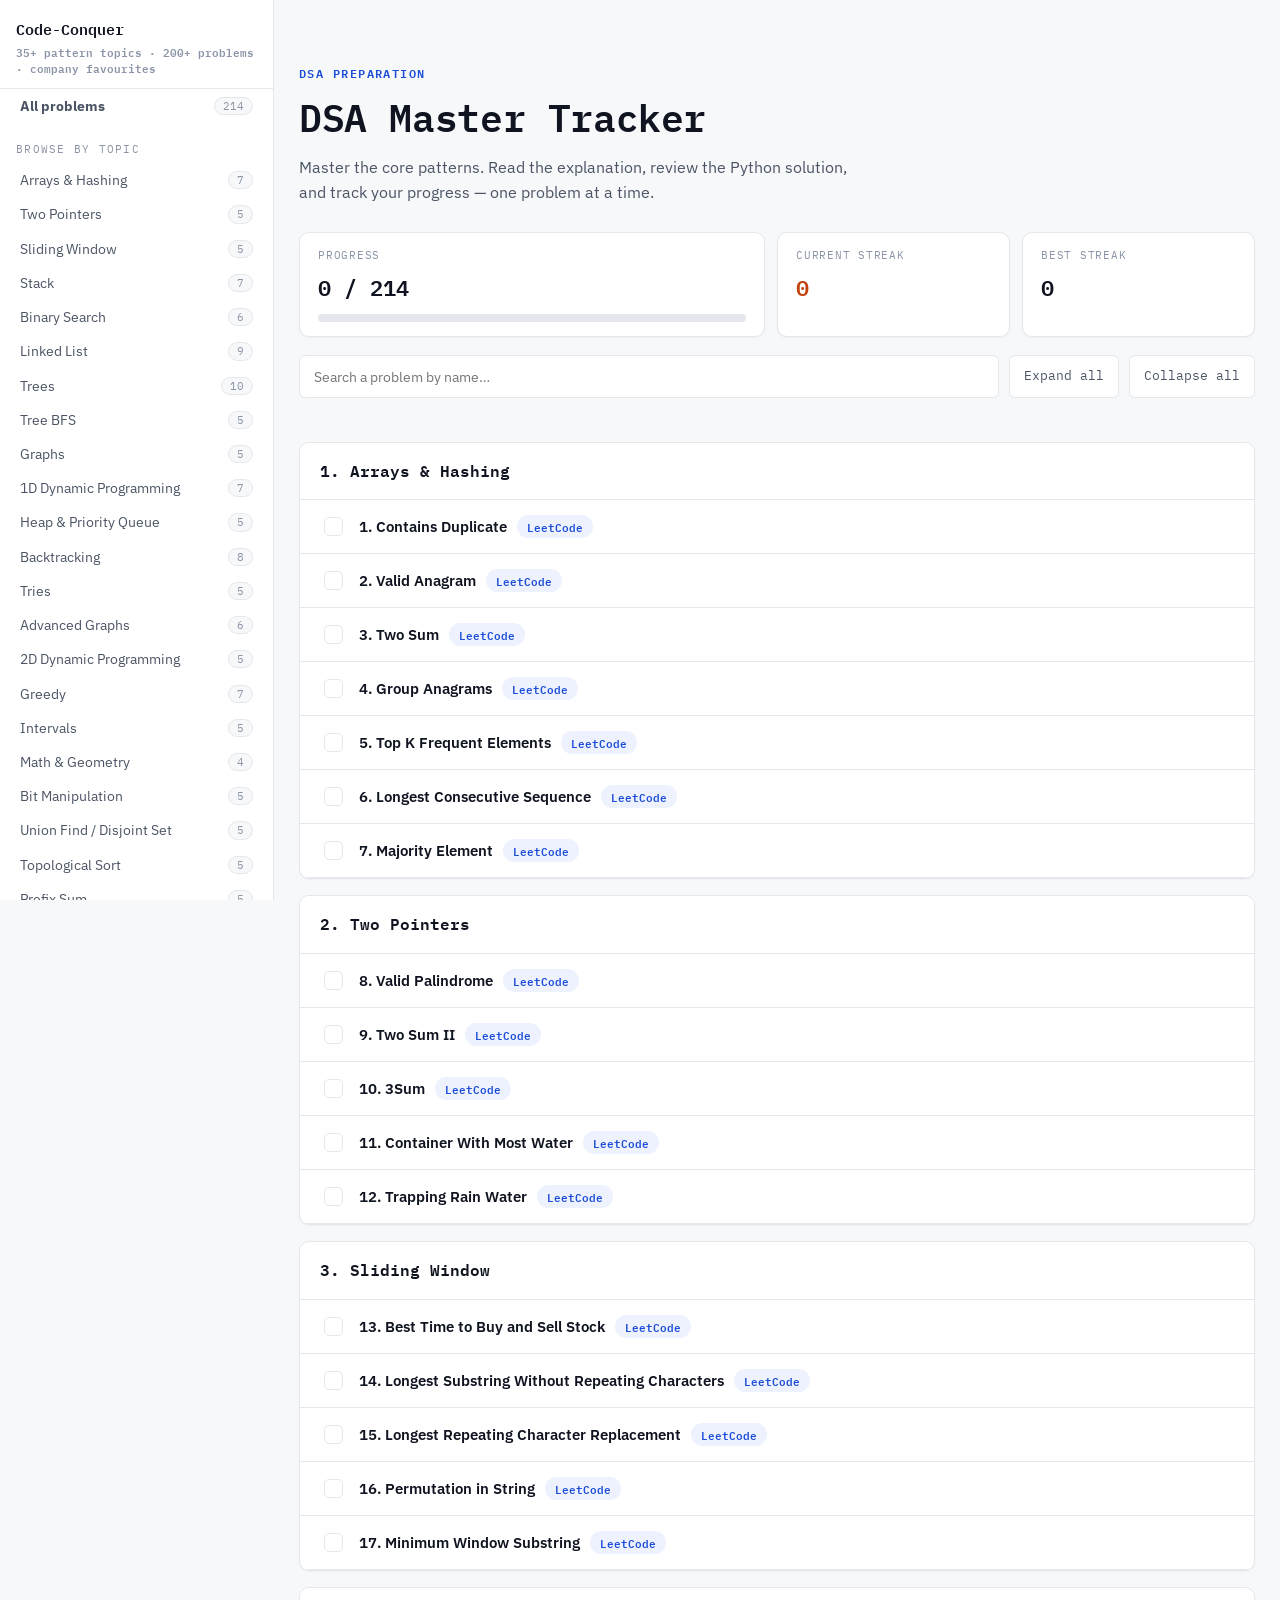
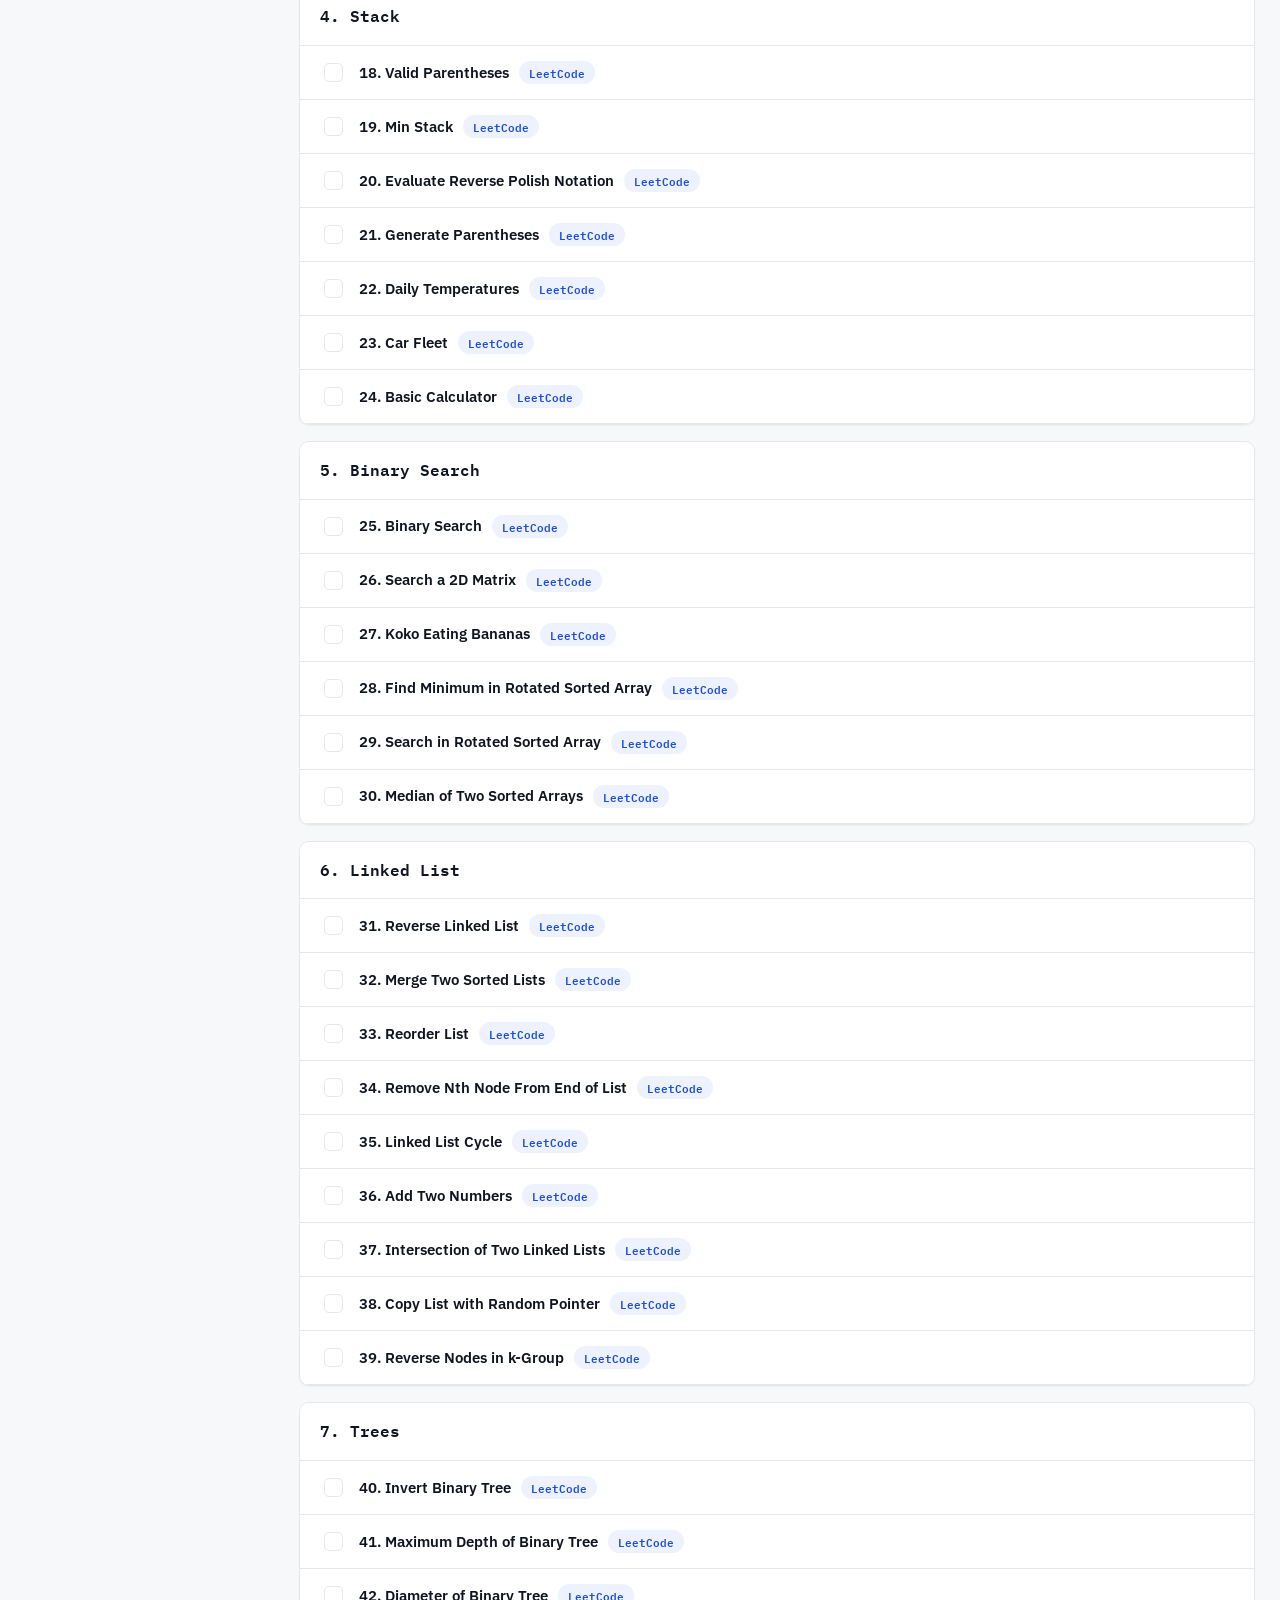
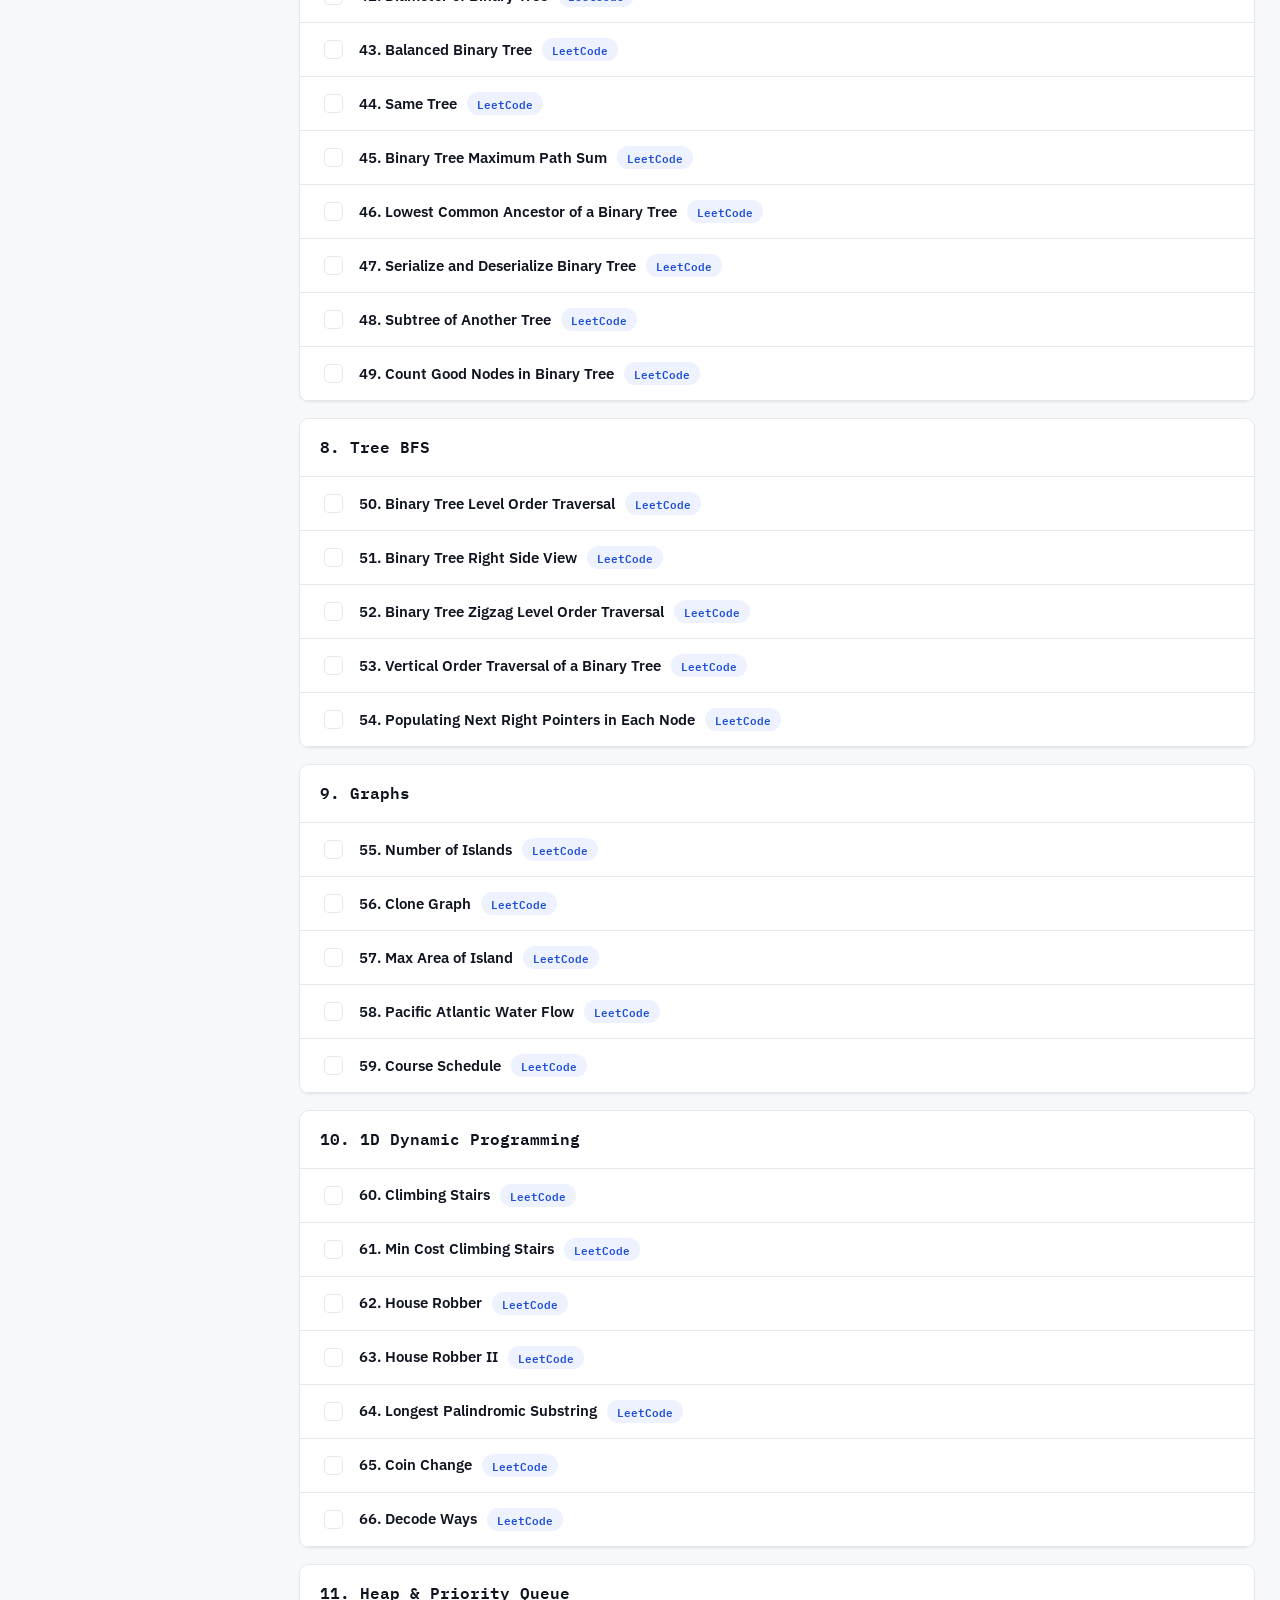
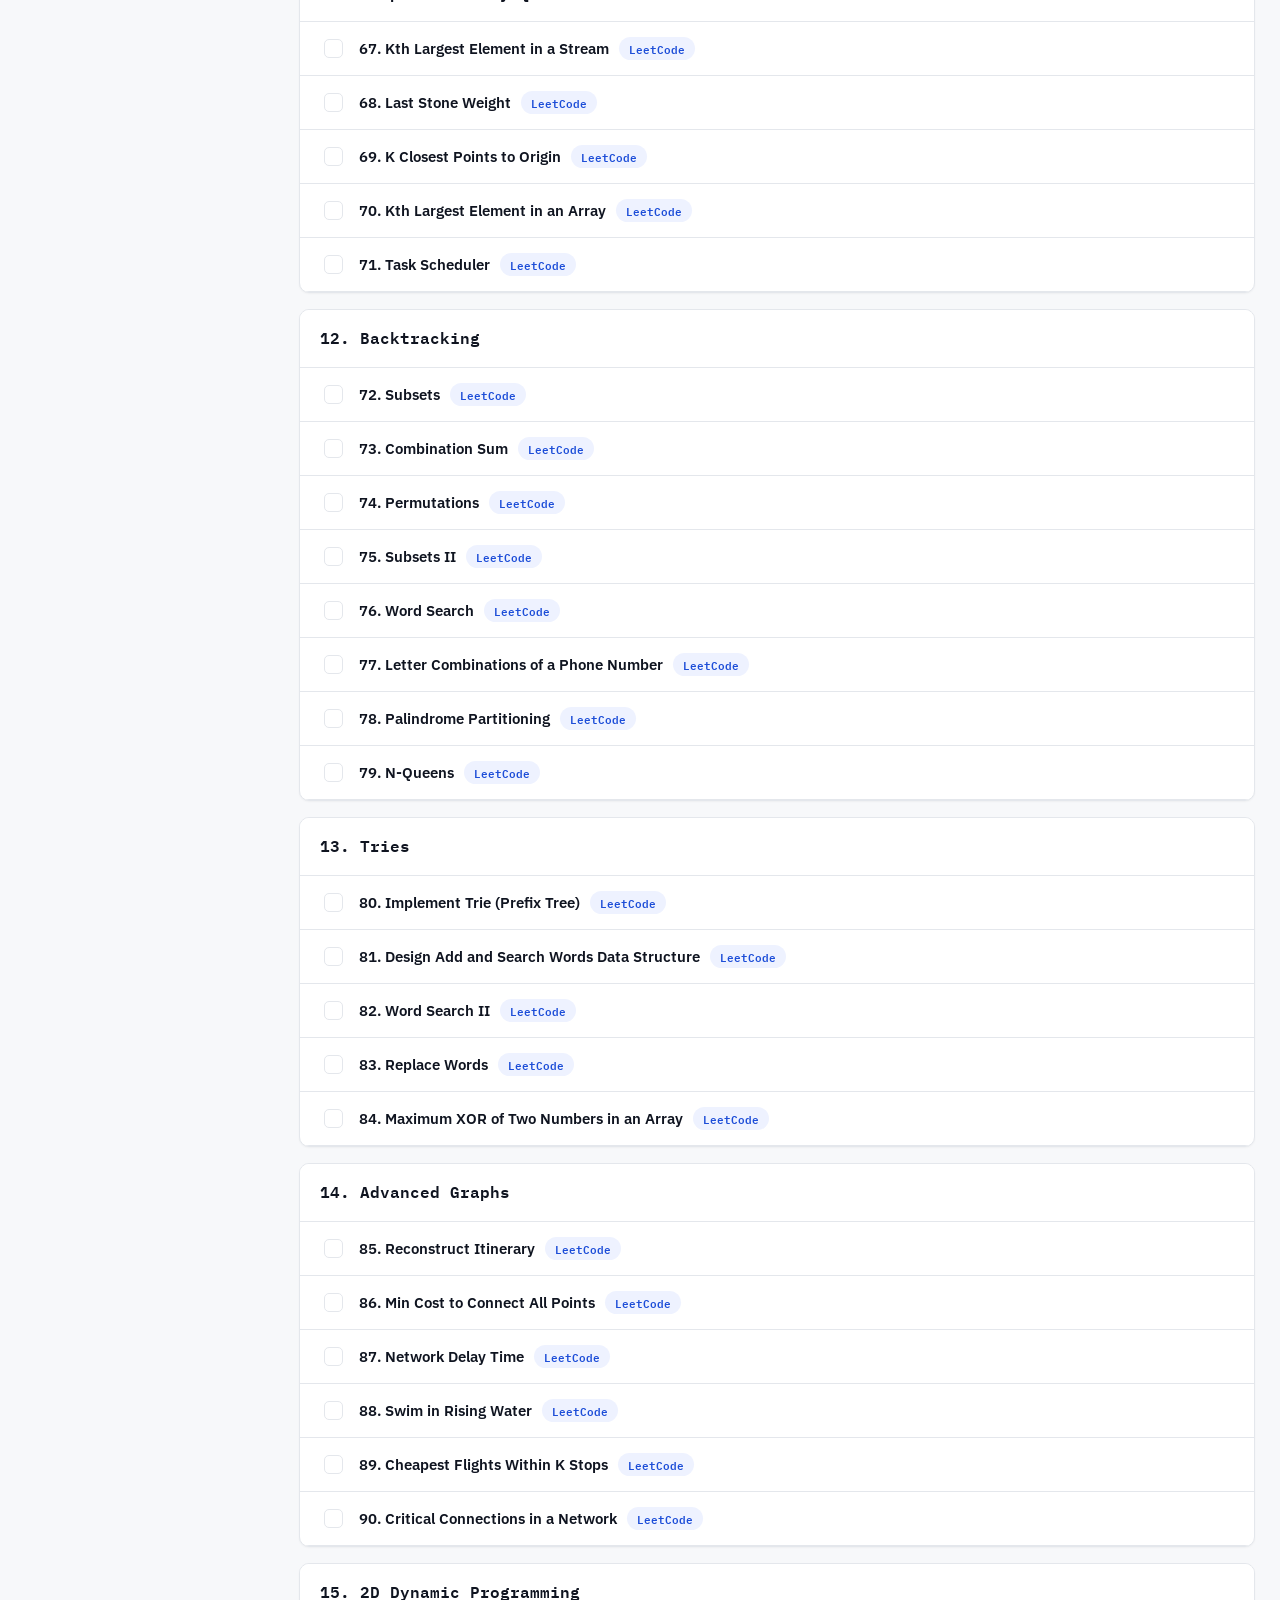
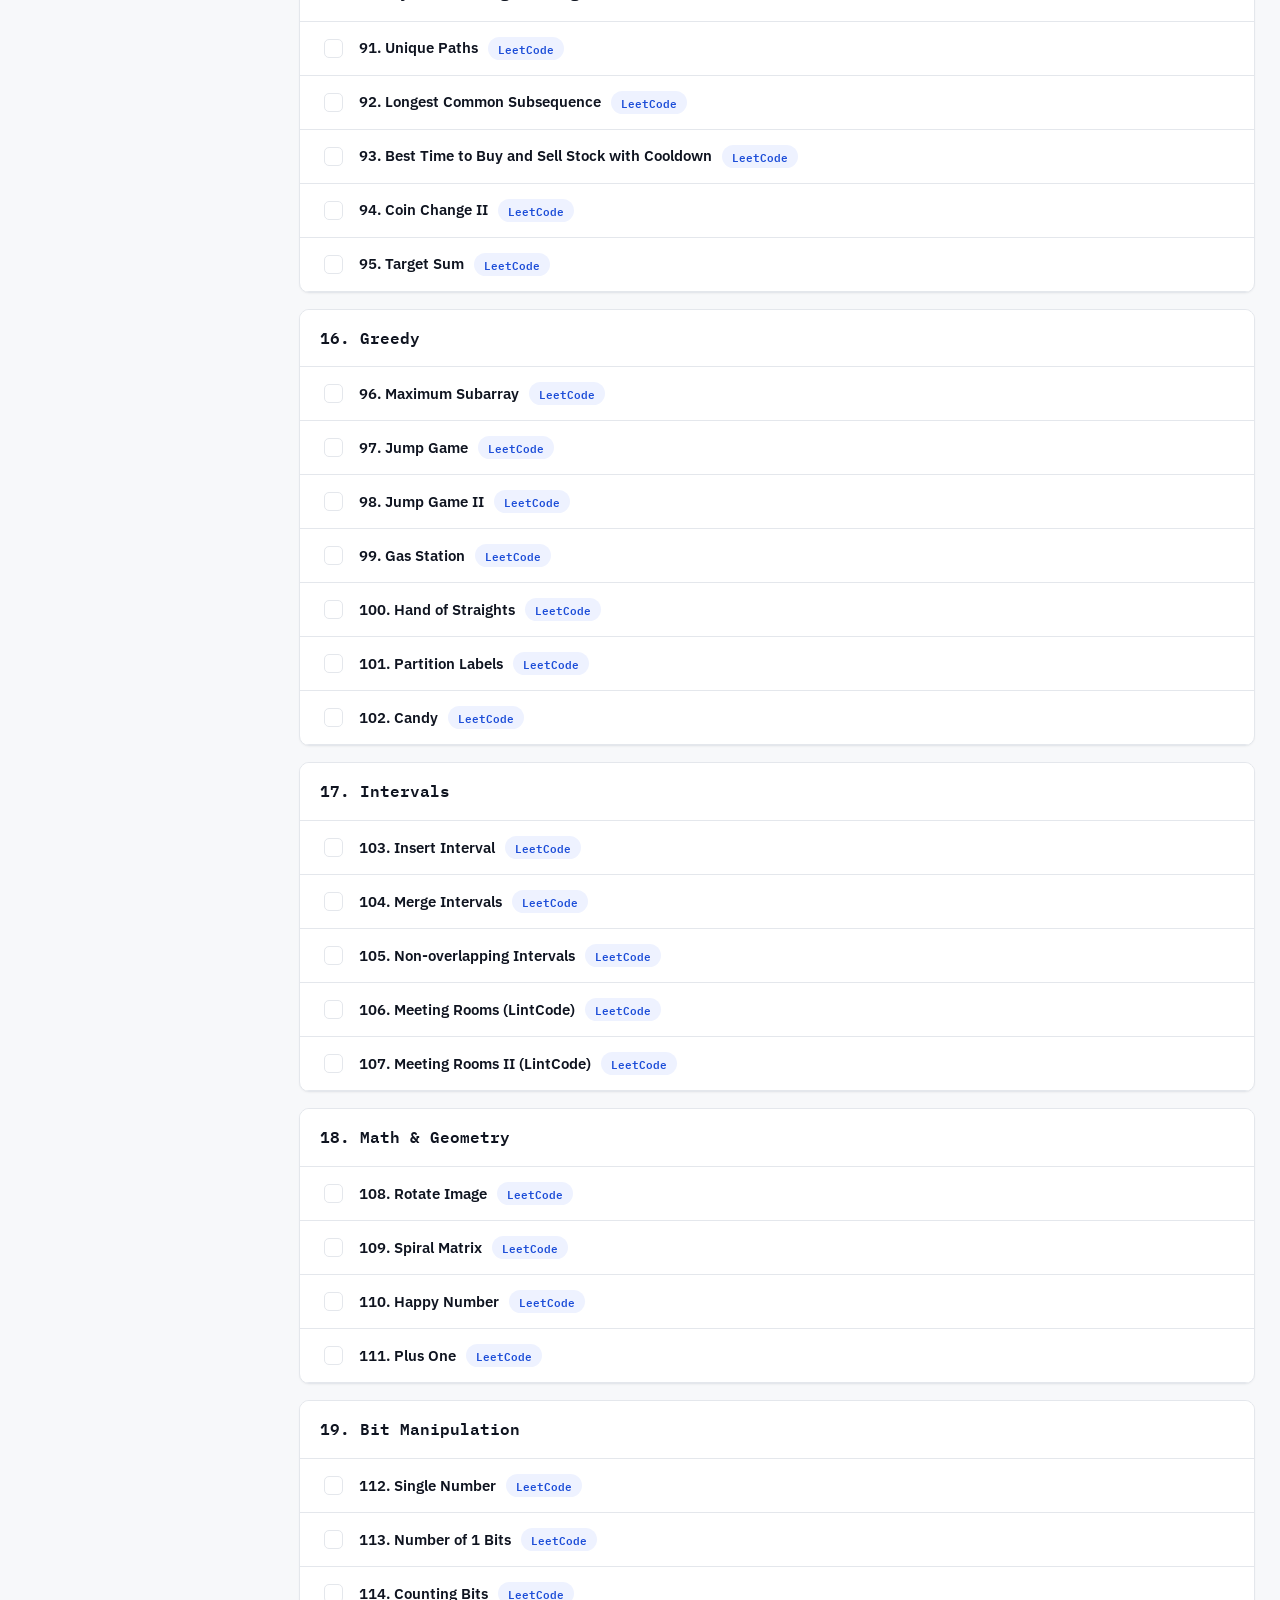
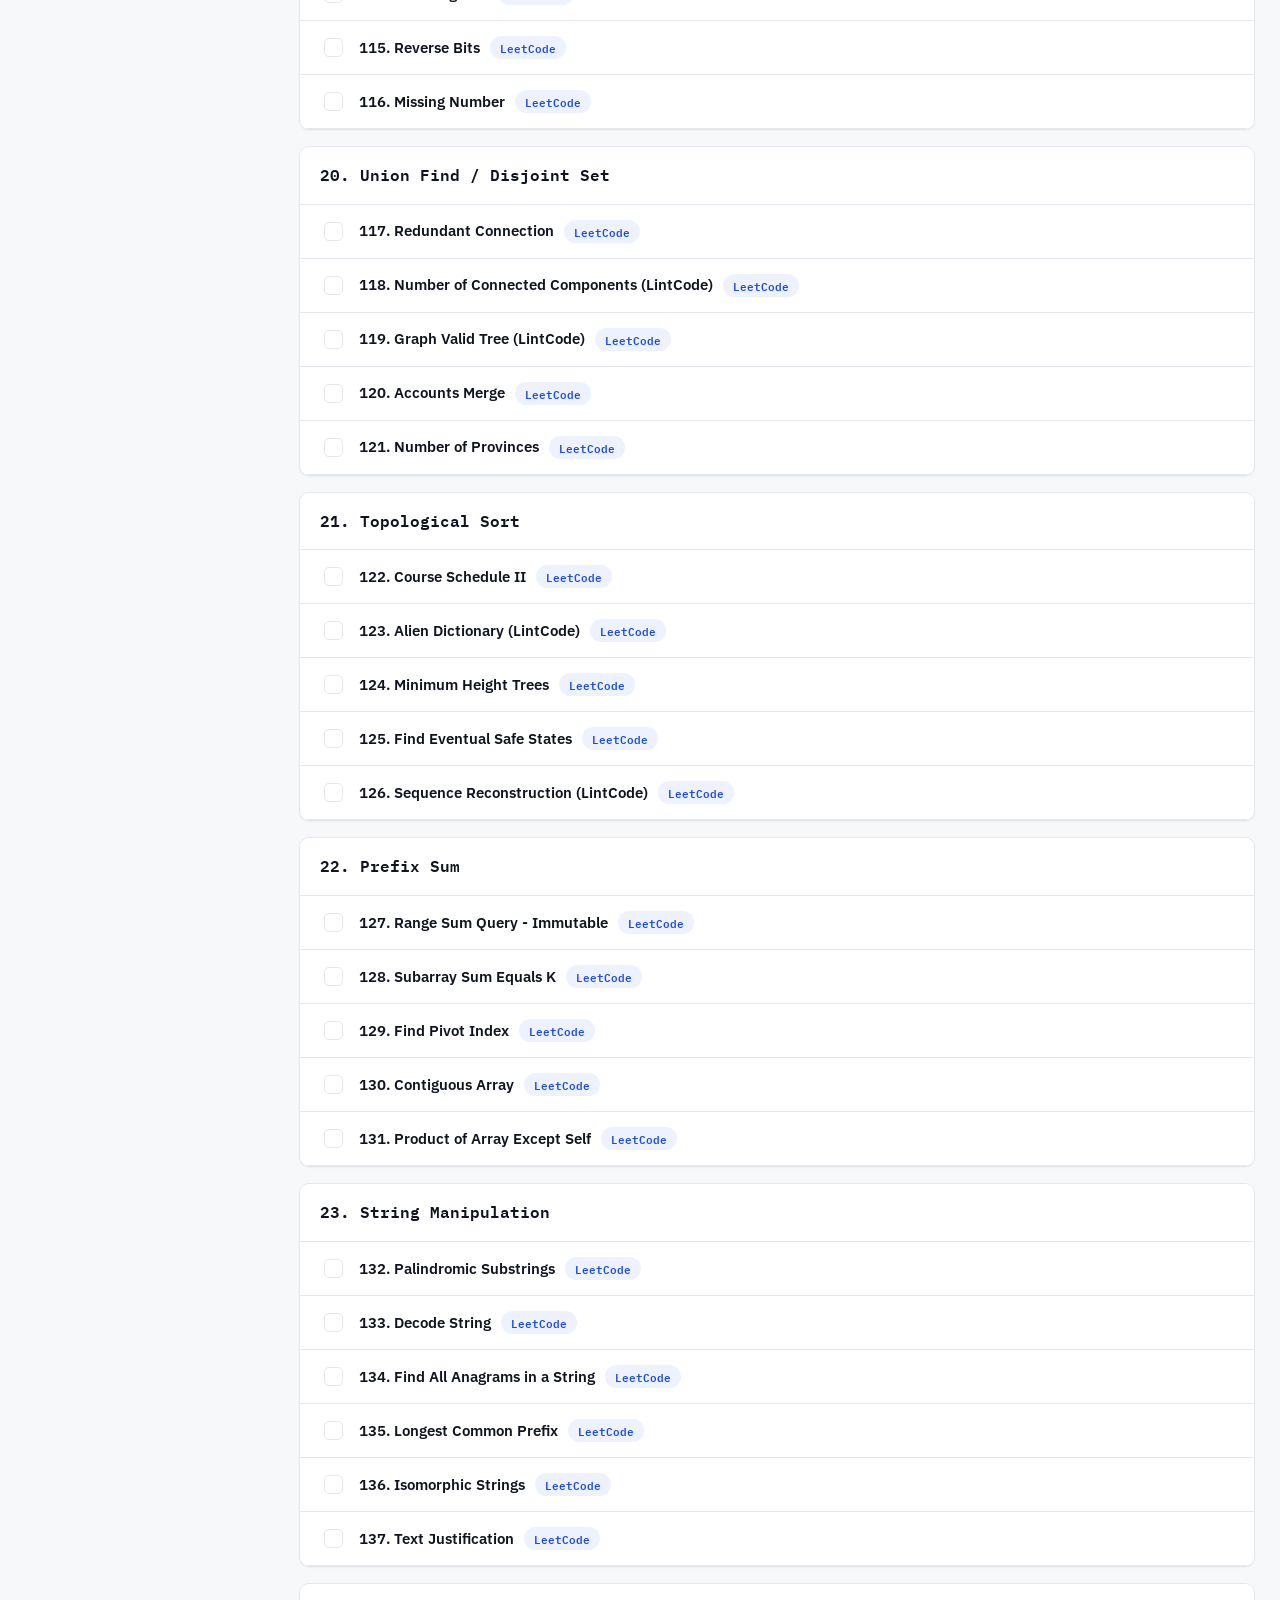
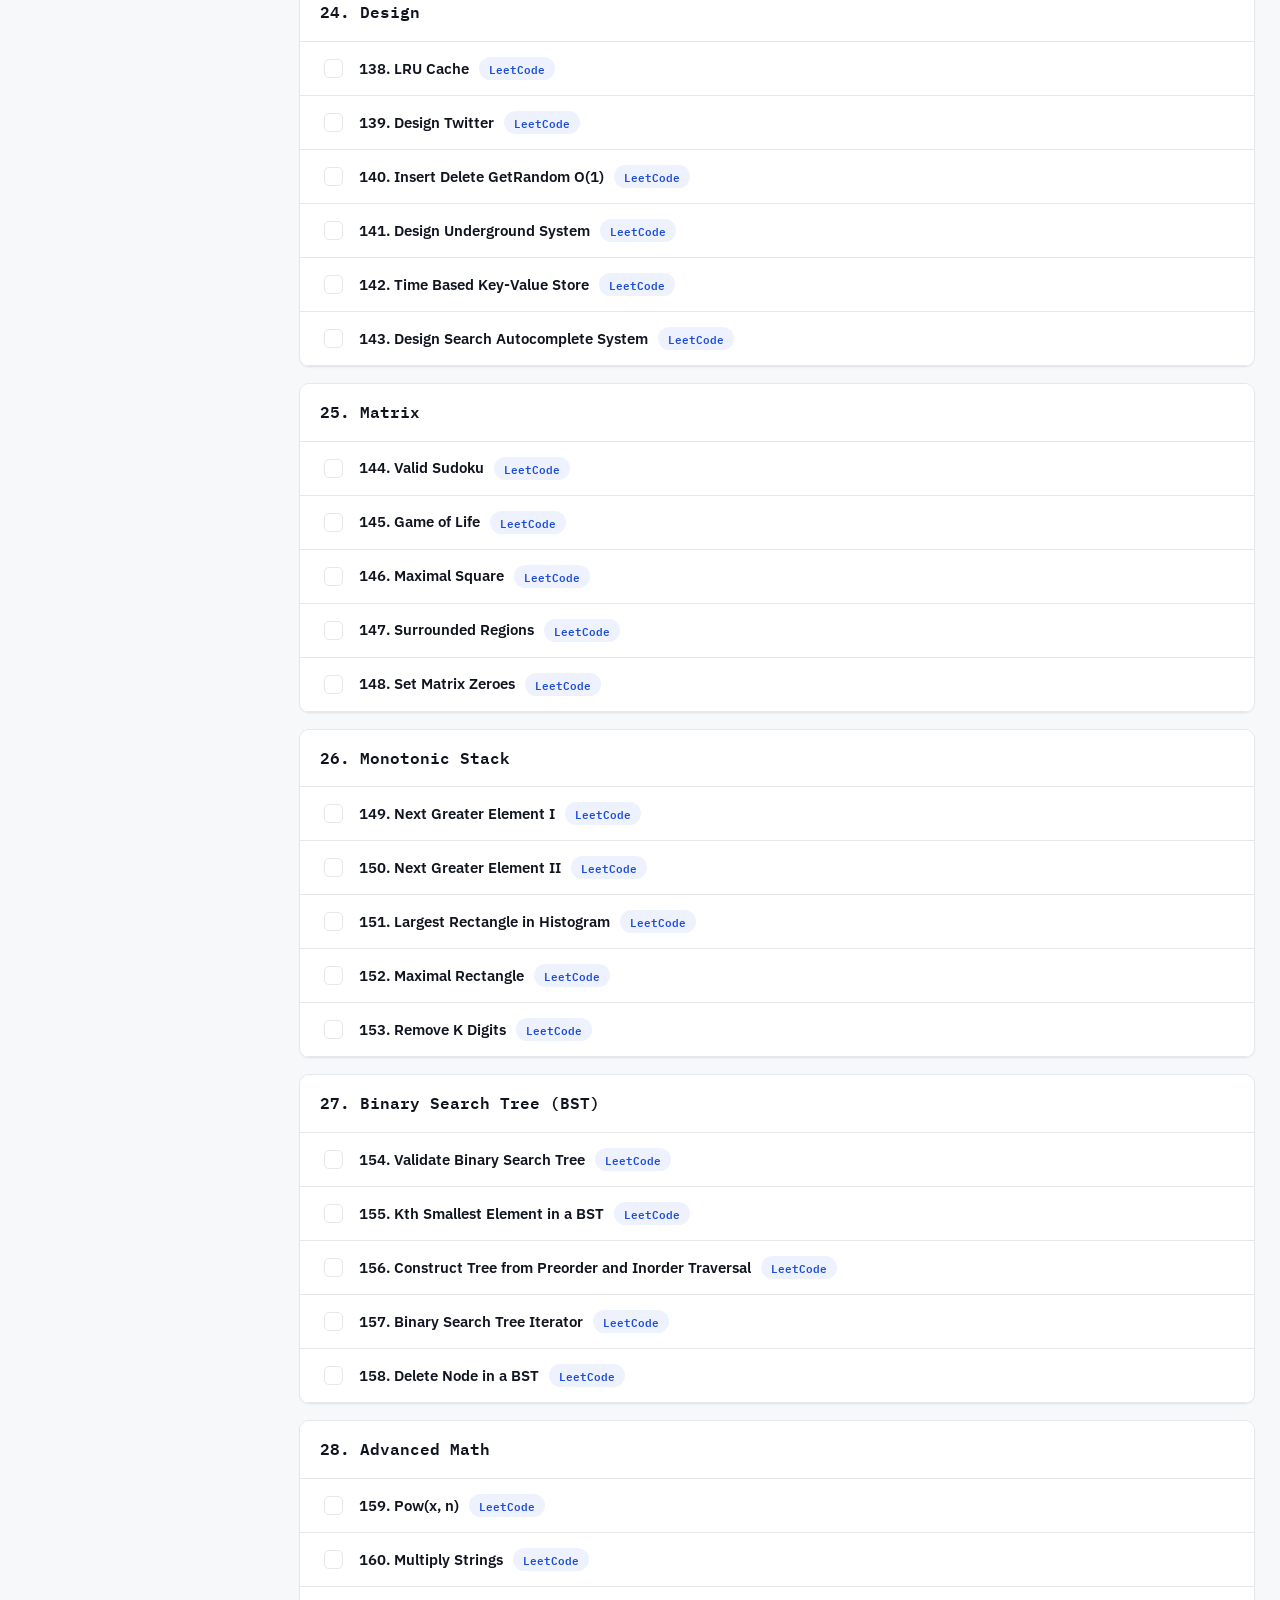
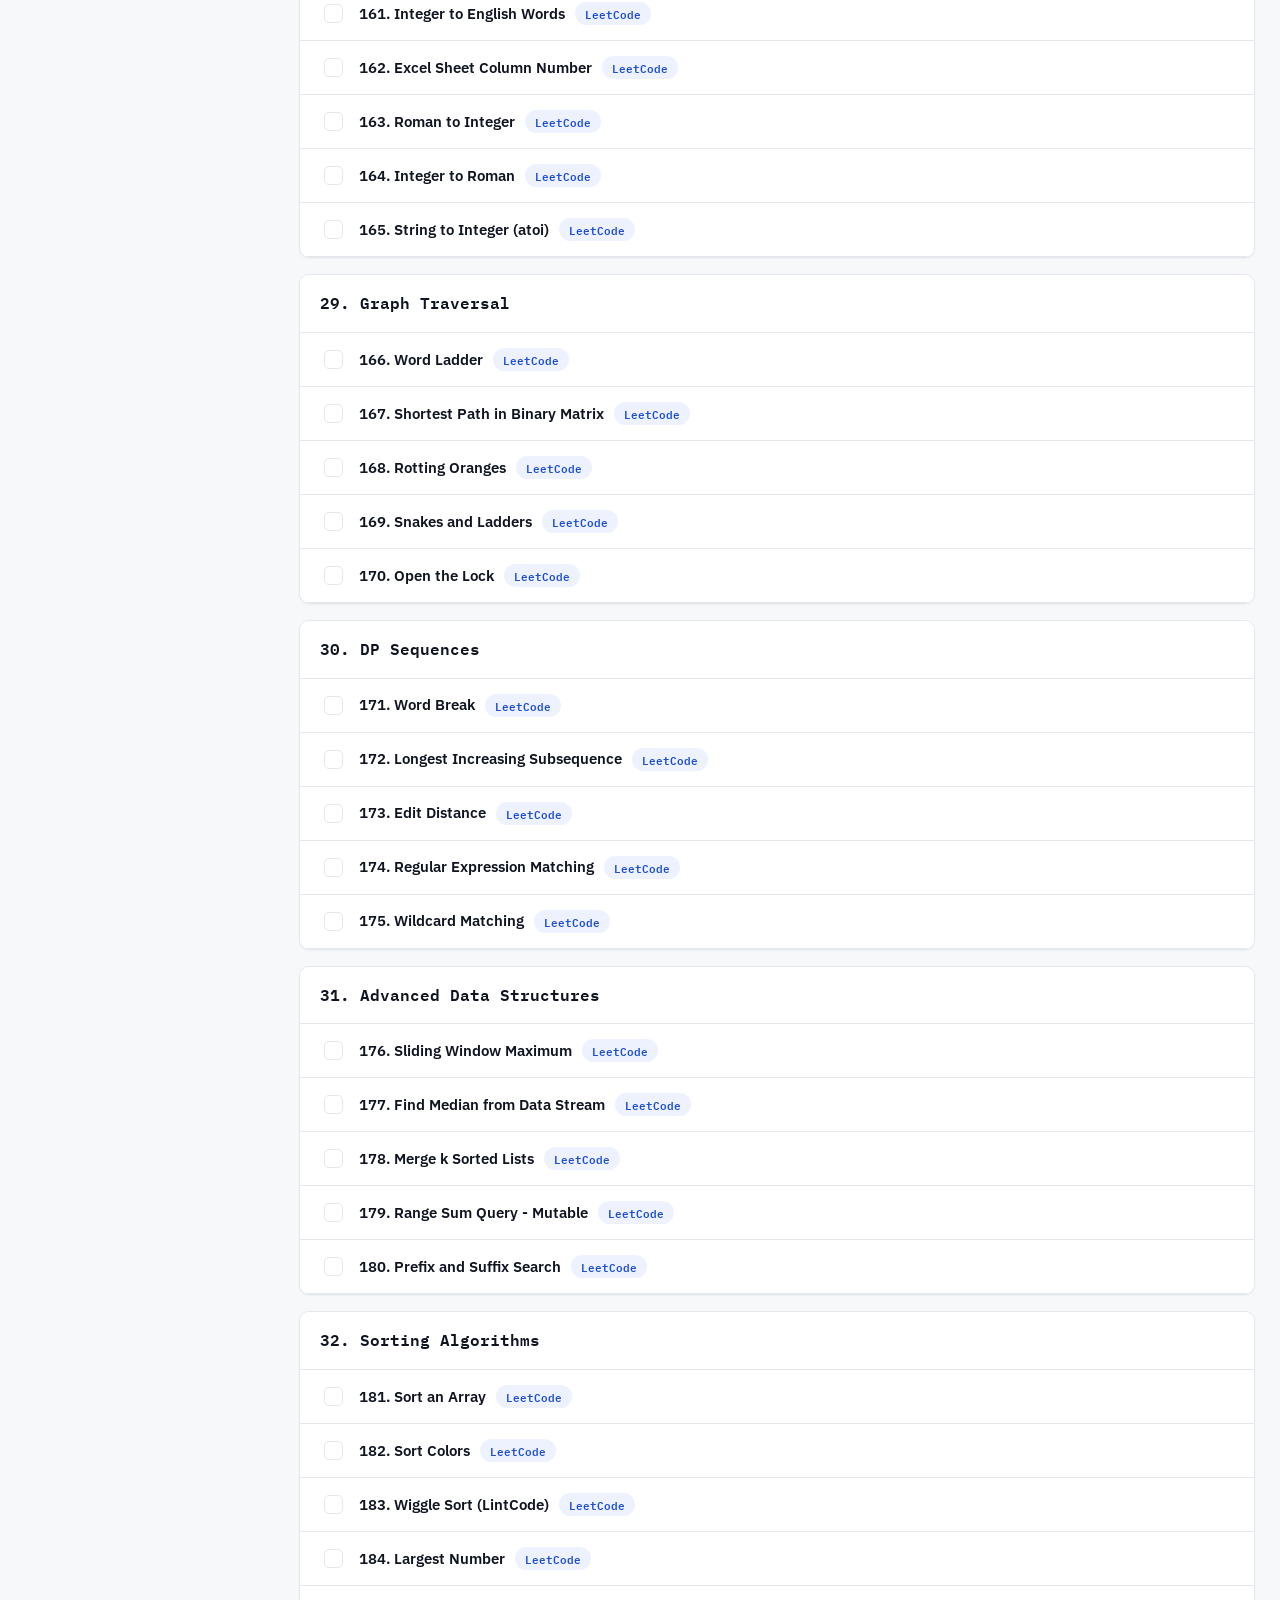
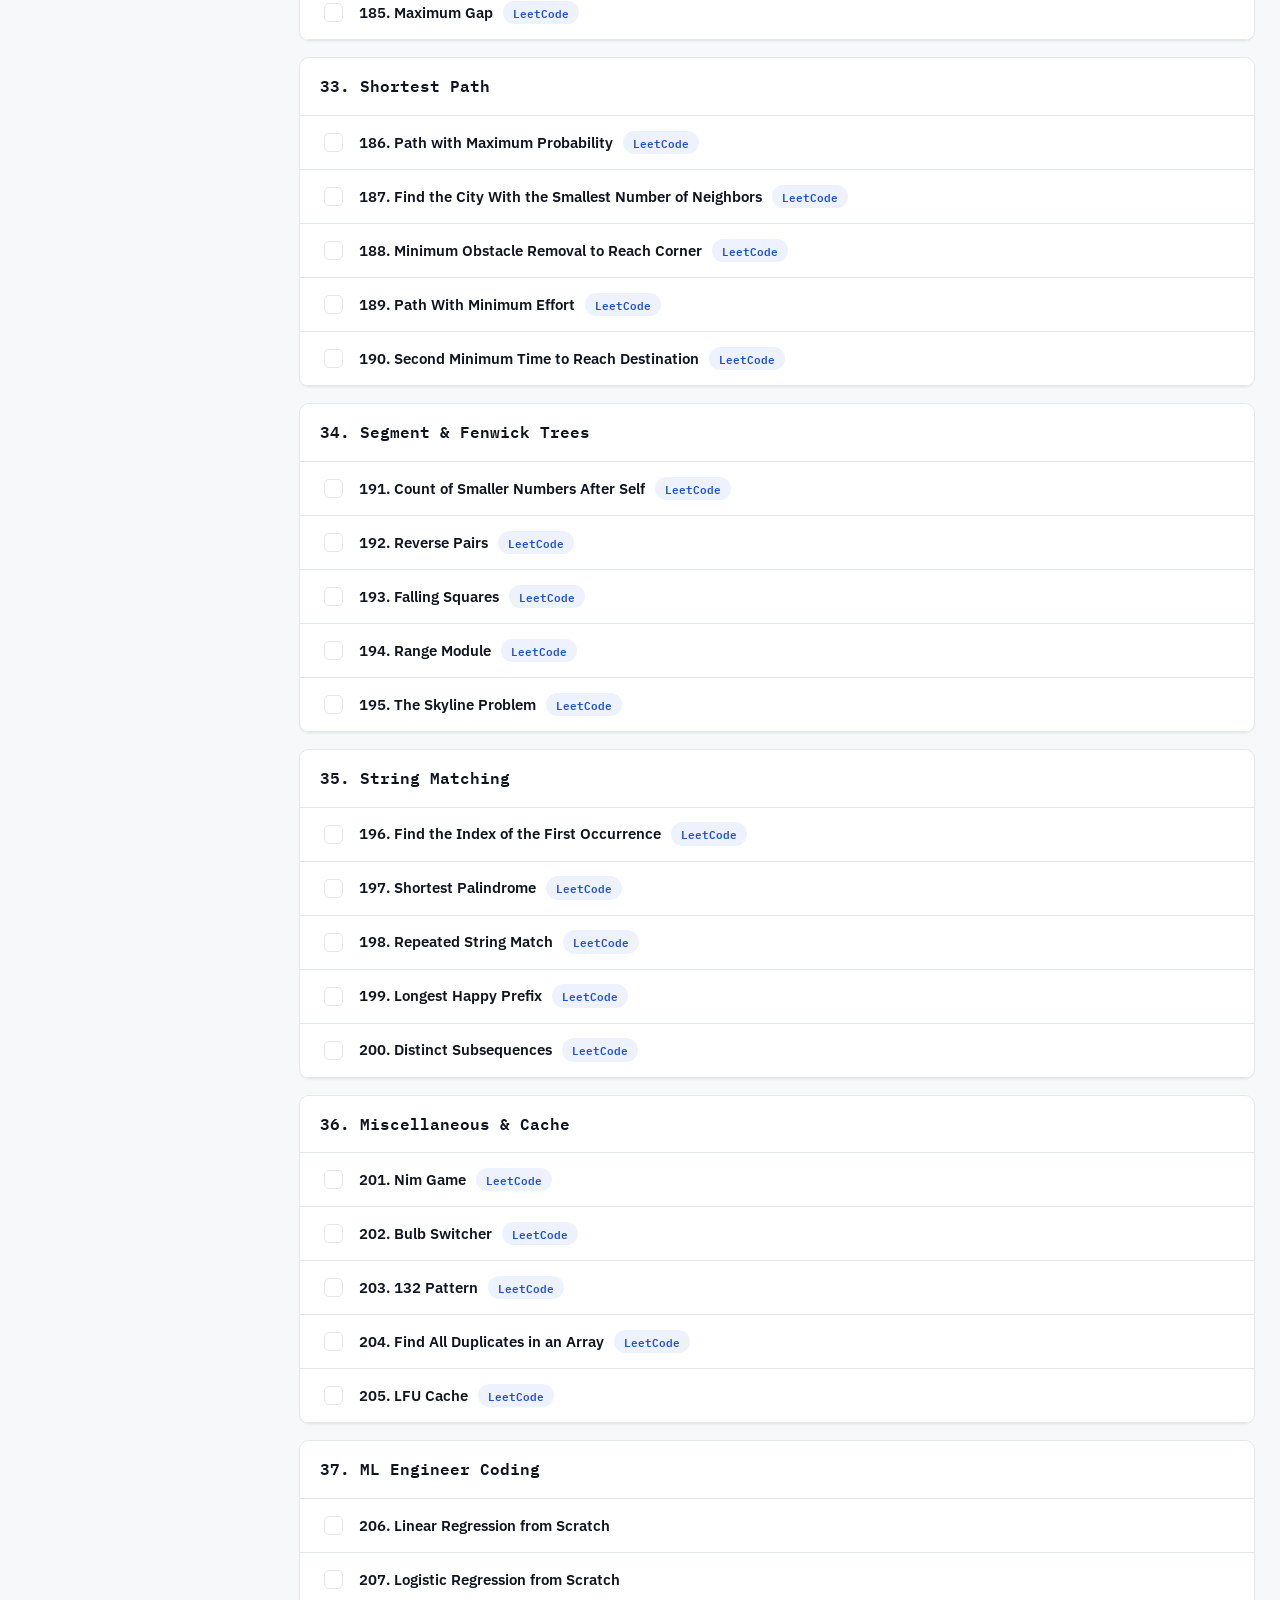
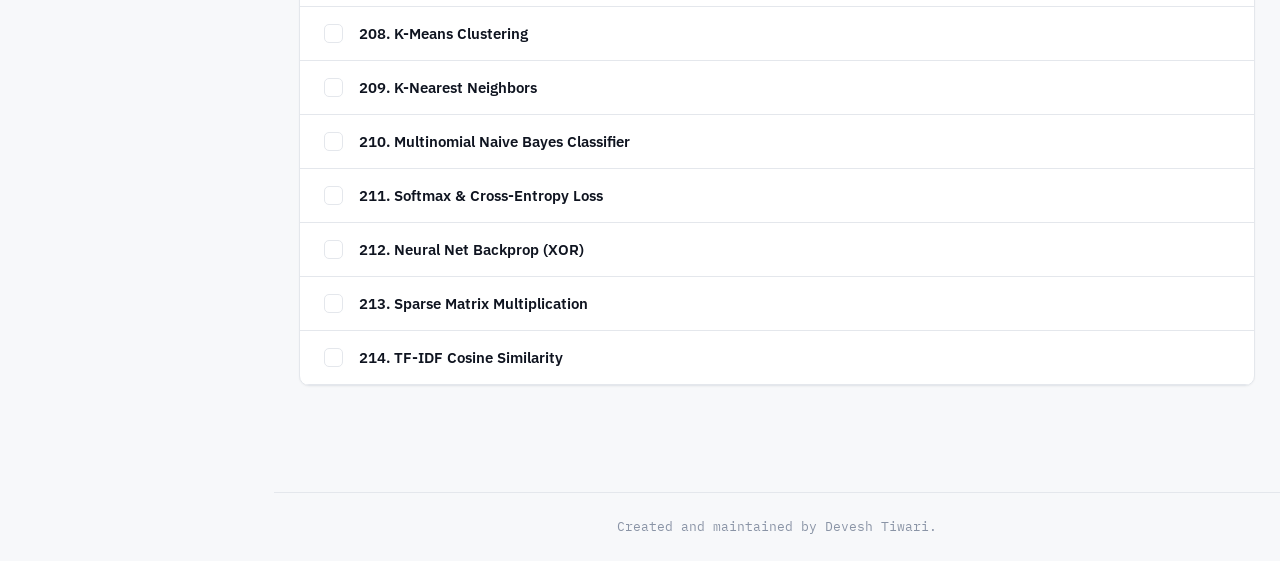
==== commit c4b993be: "updated" ====
--- a/index.html
+++ b/index.html
@@ -395,6 +395,237 @@
 
             .tag {
                 margin-left: 7px
+            }
+        }
+    </style>
+    <style>
+        /* ============ v2: sidebar, company filter, AI focus ============ */
+        .topic-section {
+            scroll-margin-top: 18px;
+        }
+
+        #sb-toggle {
+            position: fixed;
+            top: 12px;
+            left: 12px;
+            z-index: 95;
+            display: none;
+            align-items: center;
+            justify-content: center;
+            width: 44px;
+            height: 44px;
+            border: 1px solid var(--border);
+            border-radius: 10px;
+            background: var(--surface);
+            color: var(--ink);
+            font-size: 19px;
+            cursor: pointer;
+            box-shadow: 0 2px 6px rgba(16, 20, 32, .14);
+        }
+
+        #sb-toggle:hover {
+            border-color: var(--accent);
+            color: var(--accent);
+        }
+
+        #sb-backdrop {
+            display: none;
+            position: fixed;
+            inset: 0;
+            background: rgba(15, 20, 32, .42);
+            z-index: 75;
+        }
+
+        #sidenav {
+            position: fixed;
+            top: 0;
+            bottom: 0;
+            left: 0;
+            width: 274px;
+            background: var(--surface);
+            border-right: 1px solid var(--border);
+            z-index: 80;
+            overflow-y: auto;
+            overscroll-behavior: contain;
+            display: flex;
+            flex-direction: column;
+        }
+
+        #sidenav .sb-head {
+            padding: 18px 16px 12px;
+            border-bottom: 1px solid var(--border);
+        }
+
+        #sidenav .sb-title {
+            font-family: var(--font-mono);
+            font-weight: 600;
+            font-size: 15px;
+            color: var(--ink);
+        }
+
+        #sidenav .sb-title small {
+            display: block;
+            color: var(--ink-3);
+            font-family: var(--font-mono);
+            font-size: 10.5px;
+            margin-top: 3px;
+            line-height: 1.5;
+        }
+
+        #sidenav .sb-group-label {
+            font-family: var(--font-mono);
+            font-size: 10.5px;
+            letter-spacing: .12em;
+            text-transform: uppercase;
+            color: var(--ink-3);
+            padding: 18px 16px 6px;
+        }
+
+        #sidenav .sb-btn {
+            display: flex;
+            align-items: center;
+            justify-content: space-between;
+            gap: 8px;
+            width: calc(100% - 16px);
+            margin: 0 8px;
+            text-align: left;
+            background: transparent;
+            border: 0;
+            border-radius: 8px;
+            padding: 8px 12px;
+            cursor: pointer;
+            color: var(--ink-2);
+            font-family: var(--font-sans);
+            font-size: 13.5px;
+            line-height: 1.35;
+        }
+
+        #sidenav .sb-btn:hover {
+            background: var(--bg);
+            color: var(--ink);
+        }
+
+        #sidenav .sb-btn.active {
+            background: var(--bg);
+            color: var(--accent);
+            font-weight: 600;
+        }
+
+        #sidenav .sb-btn .emoji {
+            width: 18px;
+            flex: 0 0 18px;
+        }
+
+        #sidenav .sb-btn .cnt {
+            font-family: var(--font-mono);
+            font-size: 10.5px;
+            color: var(--ink-3);
+            background: var(--bg);
+            border: 1px solid var(--border);
+            padding: 1px 8px;
+            border-radius: 99px;
+            white-space: nowrap;
+        }
+
+        #sidenav .sb-btn.active .cnt {
+            color: var(--accent);
+            border-color: var(--accent);
+        }
+
+        #sidenav .sb-btn .label {
+            flex: 1;
+            min-width: 0;
+            overflow: hidden;
+            text-overflow: ellipsis;
+        }
+
+        #sidenav .sb-foot {
+            padding: 14px 16px 22px;
+            color: var(--ink-3);
+            font-family: var(--font-mono);
+            font-size: 10px;
+            line-height: 1.7;
+            border-top: 1px solid var(--border);
+            margin-top: auto;
+        }
+
+        #filter-banner {
+            display: flex;
+            align-items: center;
+            gap: 10px;
+            flex-wrap: wrap;
+            margin: 0 0 16px;
+            padding: 11px 14px;
+            border: 1px solid var(--border);
+            border-left: 3px solid var(--accent);
+            background: var(--surface);
+            border-radius: 8px;
+            font-family: var(--font-mono);
+            font-size: 12.5px;
+            color: var(--ink-2);
+        }
+
+        #filter-banner b {
+            color: var(--accent);
+        }
+
+        #filter-banner .spacer {
+            flex: 1;
+        }
+
+        #filter-banner .clear-filter {
+            font-family: var(--font-mono);
+            font-size: 12px;
+            background: var(--surface);
+            border: 1px solid var(--border);
+            color: var(--ink-2);
+            border-radius: 7px;
+            padding: 5px 12px;
+            cursor: pointer;
+        }
+
+        #filter-banner .clear-filter:hover {
+            border-color: var(--accent);
+            color: var(--accent);
+        }
+
+        @media (min-width: 1180px) {
+            body {
+                padding-left: 274px;
+            }
+
+            #sidenav {
+                transform: none;
+                box-shadow: none;
+            }
+
+            #sb-toggle,
+            #sb-backdrop {
+                display: none !important;
+            }
+        }
+
+        @media (max-width: 1179px) {
+            #sidenav {
+                transform: translateX(-104%);
+                transition: transform .22s ease;
+                box-shadow: 0 10px 50px rgba(16, 20, 32, .3);
+            }
+
+            body.sb-open #sidenav {
+                transform: none;
+            }
+
+            body.sb-open {
+                overflow: hidden;
+            }
+
+            body.sb-open #sb-backdrop {
+                display: block;
+            }
+
+            #sb-toggle {
+                display: flex;
             }
         }
     </style>
@@ -445,7 +676,7 @@
             ['2D Dynamic Programming', ['Unique Paths', 'Longest Common Subsequence', 'Best Time to Buy and Sell Stock with Cooldown', 'Coin Change II', 'Target Sum']],
             ['Greedy', ['Maximum Subarray', 'Jump Game', 'Jump Game II', 'Gas Station', 'Hand of Straights']],
             ['Intervals', ['Insert Interval', 'Merge Intervals', 'Non-overlapping Intervals', 'Meeting Rooms (LintCode)', 'Meeting Rooms II (LintCode)']],
-            ['Math & Geometry', ['Rotate Image', 'Spiral Matrix', 'Set Matrix Zeroes', 'Happy Number', 'Plus One']],
+            ['Math & Geometry', ['Rotate Image', 'Spiral Matrix', 'Happy Number', 'Plus One']],
             ['Bit Manipulation', ['Single Number', 'Number of 1 Bits', 'Counting Bits', 'Reverse Bits', 'Missing Number']],
             ['Union Find / Disjoint Set', ['Redundant Connection', 'Number of Connected Components (LintCode)', 'Graph Valid Tree (LintCode)', 'Accounts Merge', 'Number of Provinces']],
             ['Topological Sort', ['Course Schedule II', 'Alien Dictionary (LintCode)', 'Minimum Height Trees', 'Find Eventual Safe States', 'Sequence Reconstruction (LintCode)']],
@@ -503,6 +734,227 @@
             'Isomorphic Strings': ['Maintain a bijection in both directions so two different characters cannot map to the same character.', 'def isIsomorphic(s,t):\n    a,b={},{}\n    for x,y in zip(s,t):\n        if (x in a and a[x]!=y) or (y in b and b[y]!=x):return False\n        a[x]=y; b[y]=x\n    return True', 'O(n) time · O(k) space']
         };
         Object.assign(custom, more);
+        // ============================================================
+        //  REAL SOLUTION CONTENT for Code-Conquer (fills 134 stub
+        //  problems that currently show the auto-generated template).
+        //
+        //  HOW TO APPLY (one paste):
+        //    1. Open index.html and find the line:  Object.assign(custom, more);
+        //    2. Paste EVERYTHING below this comment block right AFTER that
+        //       line, then save and reload the page.
+        //
+        //  The entries are keyed by problem title, so both copies of
+        //  'Set Matrix Zeroes' (it is listed in two topic sections) are
+        //  covered by the single entry here.
+        // ============================================================
+        const realSolutions = {
+            'Trapping Rain Water': ['Scan with two pointers from both ends. The water stored over any column is bounded by the smaller of the tallest wall seen from the left and the right, so advance the pointer that currently has the smaller bound: its side cannot hold more than that, and moving inward keeps the maximum possible bound correct.', 'def trap(height):\n    l, r = 0, len(height) - 1\n    max_l = max_r = water = 0\n    while l < r:\n        if height[l] <= height[r]:\n            max_l = max(max_l, height[l])\n            water += max_l - height[l]\n            l += 1\n        else:\n            max_r = max(max_r, height[r])\n            water += max_r - height[r]\n            r -= 1\n    return water', 'O(n) time · O(1) space'],
+            'Generate Parentheses': ['Backtracking: keep counts of open and close brackets already placed. You may add an open bracket while open < n, and a close bracket only when close < open, which guarantees every prefix stays valid and every generated string is a complete balanced pair.', 'def generateParenthesis(n):\n    res = []\n    def backtrack(open_n, close_n, path):\n        if len(path) == 2 * n:\n            res.append(path)\n            return\n        if open_n < n:\n            backtrack(open_n + 1, close_n, path + \'(\')\n        if close_n < open_n:\n            backtrack(open_n, close_n + 1, path + \')\')\n    backtrack(0, 0, \'\')\n    return res', 'O(4^n / sqrt(n)) time · O(n) space'],
+            'Search a 2D Matrix': ['Each row is sorted and the last element of a row is smaller than the first of the next, so the matrix is one sorted array of length m*n. Flatten it virtually with index arithmetic and run plain binary search.', 'def searchMatrix(matrix, target):\n    m, n = len(matrix), len(matrix[0])\n    lo, hi = 0, m * n - 1\n    while lo <= hi:\n        mid = (lo + hi) // 2\n        val = matrix[mid // n][mid % n]\n        if val == target:\n            return True\n        if val < target:\n            lo = mid + 1\n        else:\n            hi = mid - 1\n    return False', 'O(log(m*n)) time · O(1) space'],
+            'Koko Eating Bananas': ['Binary search the eating speed. Feasibility is monotonic: if speed k finishes in h hours, every larger speed also fits. For a fixed speed each pile p takes ceil(p / k) hours, so search k in [1, max(piles)] for the smallest feasible value.', 'def minEatingSpeed(piles, h):\n    lo, hi = 1, max(piles)\n    while lo < hi:\n        mid = (lo + hi) // 2\n        hours = sum((p + mid - 1) // mid for p in piles)\n        if hours <= h:\n            hi = mid\n        else:\n            lo = mid + 1\n    return lo', 'O(n log max(piles)) time · O(1) space'],
+            'Search in Rotated Sorted Array': ['Binary search with a twist: at every step one half (pivot side vs sorted side) is fully sorted. Compare nums[lo] with nums[mid] to detect which side is sorted, then test whether target lies inside that sorted half to decide which half to discard.', 'def search(nums, target):\n    lo, hi = 0, len(nums) - 1\n    while lo <= hi:\n        mid = (lo + hi) // 2\n        if nums[mid] == target:\n            return mid\n        if nums[lo] <= nums[mid]:            # left half sorted\n            if nums[lo] <= target < nums[mid]:\n                hi = mid - 1\n            else:\n                lo = mid + 1\n        else:                                 # right half sorted\n            if nums[mid] < target <= nums[hi]:\n                lo = mid + 1\n            else:\n                hi = mid - 1\n    return -1', 'O(log n) time · O(1) space'],
+            'Merge Two Sorted Lists': ['Walk both lists with two pointers, always attaching the smaller head to the merged tail, and advance only that list. A dummy node removes the empty-list special case; when one list is exhausted, the rest of the other list is appended as is.', 'def mergeTwoLists(l1, l2):\n    dummy = tail = ListNode()\n    while l1 and l2:\n        if l1.val <= l2.val:\n            tail.next = l1\n            l1 = l1.next\n        else:\n            tail.next = l2\n            l2 = l2.next\n        tail = tail.next\n    tail.next = l1 or l2\n    return dummy.next', 'O(n + m) time · O(1) space'],
+            'Reorder List': ['Three steps: (1) find the middle node with the fast/slow pointer trick, (2) reverse the second half, (3) weave the two halves together by alternating links. Detaching the halves first avoids accidental self-loops.', 'def reorderList(head):\n    if not head or not head.next:\n        return\n    slow = fast = head\n    while fast.next and fast.next.next:\n        slow = slow.next\n        fast = fast.next.next\n    second = slow.next          # start of second half\n    slow.next = None            # detach\n    prev = None                 # reverse second half\n    while second:\n        nxt = second.next\n        second.next = prev\n        prev = second\n        second = nxt\n    first, second = head, prev  # weave\n    while second:\n        t1, t2 = first.next, second.next\n        first.next = second\n        second.next = t1\n        first, second = t1, t2', 'O(n) time · O(1) space'],
+            'Remove Nth Node From End of List': ['Advance a fast pointer n + 1 steps ahead of a slow pointer starting at the dummy. When fast hits the end, slow sits exactly before the node to delete, so skipping slow.next removes the target in one step with no length pre-scan.', 'def removeNthFromEnd(head, n):\n    dummy = ListNode(0, head)\n    fast = slow = dummy\n    for _ in range(n + 1):\n        fast = fast.next\n    while fast:\n        fast = fast.next\n        slow = slow.next\n    slow.next = slow.next.next\n    return dummy.next', 'O(n) time · O(1) space'],
+            'Linked List Cycle': ['Floyd tortoise and hare: move slow one step and fast two steps per round. If a cycle exists the two pointers must eventually meet inside it; if fast reaches the end first there is no cycle.', 'def hasCycle(head):\n    slow = fast = head\n    while fast and fast.next:\n        slow = slow.next\n        fast = fast.next.next\n        if slow is fast:\n            return True\n    return False', 'O(n) time · O(1) space'],
+            'Diameter of Binary Tree': ['Post-order DFS: for each node the longest path that passes through it equals left height + right height. Compute heights bottom-up and keep the global maximum of those sums; the height of a node is 1 + max of children heights.', 'def diameterOfBinaryTree(root):\n    best = 0\n    def depth(node):\n        nonlocal best\n        if not node:\n            return 0\n        l = depth(node.left)\n        r = depth(node.right)\n        best = max(best, l + r)\n        return 1 + max(l, r)\n    depth(root)\n    return best', 'O(n) time · O(h) space'],
+            'Balanced Binary Tree': ['A single post-order pass decides everything: compute each subtree height and immediately return -1 as a failure sentinel if left and right heights differ by more than 1, or if a child already failed. Any -1 propagated to the root means the tree is unbalanced.', 'def isBalanced(root):\n    def height(node):\n        if not node:\n            return 0\n        l = height(node.left)\n        r = height(node.right)\n        if l < 0 or r < 0 or abs(l - r) > 1:\n            return -1\n        return 1 + max(l, r)\n    return height(root) >= 0', 'O(n) time · O(h) space'],
+            'Same Tree': ['Recursive comparison: two nodes are identical when both are None, or both exist with equal values and identical left and right subtrees. Any mismatch at any node falsifies the whole tree, so short-circuit on the first difference.', 'def isSameTree(p, q):\n    if not p and not q:\n        return True\n    if not p or not q or p.val != q.val:\n        return False\n    return isSameTree(p.left, q.left) and isSameTree(p.right, q.right)', 'O(n) time · O(h) space'],
+            'Clone Graph': ['BFS over the original graph while keeping a dictionary from original node to its clone. When visiting a node, create clones for unseen neighbors on the fly and wire them up; because every node is cloned exactly once, structure and shared references are preserved.', 'def cloneGraph(node):\n    if not node:\n        return None\n    clone_of = {node: Node(node.val)}\n    stack = [node]\n    while stack:\n        cur = stack.pop()\n        for nb in cur.neighbors:\n            if nb not in clone_of:\n                clone_of[nb] = Node(nb.val)\n                stack.append(nb)\n            clone_of[cur].neighbors.append(clone_of[nb])\n    return clone_of[node]', 'O(V + E) time · O(V) space'],
+            'Max Area of Island': ['Scan every cell; when a 1 is found, flood-fill it with an explicit stack (counting cells and zeroing visited land) to measure one island, and update the best area. Zeroing cells on visit guarantees each cell is counted in exactly one island.', 'def maxAreaOfIsland(grid):\n    m, n = len(grid), len(grid[0])\n    best = 0\n    for i in range(m):\n        for j in range(n):\n            if grid[i][j] == 1:\n                area = 0\n                stack = [(i, j)]\n                grid[i][j] = 0\n                while stack:\n                    x, y = stack.pop()\n                    area += 1\n                    for dx, dy in ((1, 0), (-1, 0), (0, 1), (0, -1)):\n                        nx, ny = x + dx, y + dy\n                        if 0 <= nx < m and 0 <= ny < n and grid[nx][ny] == 1:\n                            grid[nx][ny] = 0\n                            stack.append((nx, ny))\n                best = max(best, area)\n    return best', 'O(m*n) time · O(m*n) space'],
+            'Pacific Atlantic Water Flow': ['Think backwards: instead of flowing from every cell to the oceans, start from each ocean border and walk uphill (water flows down, so reverse edges go from low to high). Cells reachable from both the Pacific and Atlantic borders are the answer.', 'def pacificAtlantic(heights):\n    m, n = len(heights), len(heights[0])\n    def reachable(starts):\n        seen = set(starts)\n        stack = list(starts)\n        while stack:\n            x, y = stack.pop()\n            for dx, dy in ((1, 0), (-1, 0), (0, 1), (0, -1)):\n                nx, ny = x + dx, y + dy\n                if (0 <= nx < m and 0 <= ny < n and (nx, ny) not in seen\n                        and heights[nx][ny] >= heights[x][y]):\n                    seen.add((nx, ny))\n                    stack.append((nx, ny))\n        return seen\n    pac = reachable([(0, c) for c in range(n)] + [(r, 0) for r in range(m)])\n    atl = reachable([(m - 1, c) for c in range(n)] + [(r, n - 1) for r in range(m)])\n    return [[r, c] for r in range(m) for c in range(n)\n            if (r, c) in pac and (r, c) in atl]', 'O(m*n) time · O(m*n) space'],
+            'Path with Maximum Probability': ['Dijkstra with the goal flipped: instead of minimizing distance, maximize probability. Push (negative probability, node) onto a max-heap and relax only when a neighbour can be reached with better probability than recorded; when the end node is popped, its probability is maximal.', 'import heapq\n\ndef maxProbability(n, edges, succProb, start, end):\n    adj = {}\n    for (u, v), p in zip(edges, succProb):\n        adj.setdefault(u, []).append((v, p))\n        adj.setdefault(v, []).append((u, p))\n    best = [0.0] * n\n    best[start] = 1.0\n    heap = [(-1.0, start)]\n    while heap:\n        neg_p, u = heapq.heappop(heap)\n        p = -neg_p\n        if p < best[u]:\n            continue\n        if u == end:\n            return p\n        for v, w in adj.get(u, []):\n            np_ = p * w\n            if np_ > best[v]:\n                best[v] = np_\n                heapq.heappush(heap, (-np_, v))\n    return 0.0', 'O(E log V) time · O(V + E) space'],
+            'Find the City With the Smallest Number of Neighbors': ['The graph is dense and every city is a source, so run Floyd-Warshall: all-pairs shortest distances in O(n^3). Then for each city count neighbours within the threshold and pick the city with the smallest count, breaking ties toward the larger index.', 'def findTheCity(n, edges, distanceThreshold):\n    dist = [[float(\'inf\')] * n for _ in range(n)]\n    for i in range(n):\n        dist[i][i] = 0\n    for u, v, w in edges:\n        dist[u][v] = w\n        dist[v][u] = w\n    for k in range(n):\n        for i in range(n):\n            for j in range(n):\n                if dist[i][j] > dist[i][k] + dist[k][j]:\n                    dist[i][j] = dist[i][k] + dist[k][j]\n    best_city, best_count = -1, n\n    for i in range(n):\n        cnt = sum(1 for j in range(n) if dist[i][j] <= distanceThreshold)\n        if cnt <= best_count:\n            best_city, best_count = i, cnt\n    return best_city', 'O(n^3) time · O(n^2) space'],
+            'Minimum Obstacle Removal to Reach Corner': ['Moving onto a cell costs either 0 (empty) or 1 (obstacle to remove), so run 0-1 BFS: a deque where zero-cost moves push to the front and one-cost moves to the back. Distances to cells are settled in increasing order, so the first arrival at the corner is minimal.', 'from collections import deque\n\ndef minimumObstacles(grid):\n    m, n = len(grid), len(grid[0])\n    dist = [[float(\'inf\')] * n for _ in range(m)]\n    dist[0][0] = 0\n    dq = deque([(0, 0)])\n    while dq:\n        x, y = dq.popleft()\n        if (x, y) == (m - 1, n - 1):\n            return dist[x][y]\n        for dx, dy in ((1, 0), (-1, 0), (0, 1), (0, -1)):\n            nx, ny = x + dx, y + dy\n            if 0 <= nx < m and 0 <= ny < n:\n                cost = dist[x][y] + grid[nx][ny]\n                if cost < dist[nx][ny]:\n                    dist[nx][ny] = cost\n                    if grid[nx][ny]:\n                        dq.append((nx, ny))\n                    else:\n                        dq.appendleft((nx, ny))\n    return dist[m - 1][n - 1]', 'O(m*n) time · O(m*n) space'],
+            'Path With Minimum Effort': ['Model effort as the maximum elevation difference along a path and minimize it with Dijkstra: effort(x,y) records the smallest possible bottleneck to reach that cell, relaxing neighbours with max(current effort, edge difference). Popping the target yields the minimum possible maximum step.', 'import heapq\n\ndef minimumEffortPath(heights):\n    m, n = len(heights), len(heights[0])\n    effort = [[float(\'inf\')] * n for _ in range(m)]\n    effort[0][0] = 0\n    heap = [(0, 0, 0)]\n    while heap:\n        e, x, y = heapq.heappop(heap)\n        if (x, y) == (m - 1, n - 1):\n            return e\n        if e > effort[x][y]:\n            continue\n        for dx, dy in ((1, 0), (-1, 0), (0, 1), (0, -1)):\n            nx, ny = x + dx, y + dy\n            if 0 <= nx < m and 0 <= ny < n:\n                ne = max(e, abs(heights[nx][ny] - heights[x][y]))\n                if ne < effort[nx][ny]:\n                    effort[nx][ny] = ne\n                    heapq.heappush(heap, (ne, nx, ny))\n    return -1', 'O(m*n log(m*n)) time · O(m*n) space'],
+            'Second Minimum Time to Reach Destination': ['Edges take fixed travel time but departures wait for green signals, so the time to cross an edge depends on when you arrive. Track the two smallest arrival times per node (dist1, dist2) in a Dijkstra-style search; the second-smallest arrival at the destination is the required second minimum.', 'import heapq\n\ndef secondMinimum(n, edges, time, change):\n    adj = [[] for _ in range(n + 1)]\n    for u, v in edges:\n        adj[u].append(v)\n        adj[v].append(u)\n    INF = float(\'inf\')\n    d1 = [INF] * (n + 1)\n    d2 = [INF] * (n + 1)\n    d1[1] = 0\n    heap = [(0, 1)]\n    while heap:\n        t, u = heapq.heappop(heap)\n        if t > d2[u]:\n            continue\n        if (t // change) % 2 == 1:          # wait for the next green window\n            t = t + change - (t % change)\n        nt = t + time\n        for v in adj[u]:\n            if nt < d1[v]:\n                d2[v] = d1[v]\n                d1[v] = nt\n                heapq.heappush(heap, (nt, v))\n            elif d1[v] < nt < d2[v]:\n                d2[v] = nt\n                heapq.heappush(heap, (nt, v))\n    return d2[n]', 'O((V + E) log V) time · O(V + E) space'],
+            'Count of Smaller Numbers After Self': ['Process the array right to left while maintaining a Fenwick tree over value ranks: for nums[k], the count of later smaller numbers is the number of already-inserted ranks below it, answered with a prefix query before inserting its own rank. Coordinate compression keeps the tree small.', 'def countSmaller(nums):\n    ranks = {v: i + 1 for i, v in enumerate(sorted(set(nums)))}\n    size = len(ranks)\n    bit = [0] * (size + 1)\n\n    def add(i):\n        while i <= size:\n            bit[i] += 1\n            i += i & -i\n\n    def query(i):\n        s = 0\n        while i > 0:\n            s += bit[i]\n            i -= i & -i\n        return s\n\n    res = [0] * len(nums)\n    for k in range(len(nums) - 1, -1, -1):\n        r = ranks[nums[k]]\n        res[k] = query(r - 1)\n        add(r)\n    return res', 'O(n log n) time · O(n) space'],
+            'Reverse Pairs': ['Count the pairs during merge sort: when merging two sorted halves, for each element of the left half count how many elements of the right half are less than half its value using an advancing pointer (both halves sorted, so the pointer only moves right). The merge keeps the halves sorted for the recursion above.', 'def reversePairs(nums):\n    def count_and_sort(lo, hi):\n        if hi - lo <= 1:\n            return 0\n        mid = (lo + hi) // 2\n        cnt = count_and_sort(lo, mid) + count_and_sort(mid, hi)\n        j = mid\n        for i in range(lo, mid):            # count reversed pairs\n            while j < hi and nums[i] > 2 * nums[j]:\n                j += 1\n            cnt += j - mid\n        left, right = nums[lo:mid], nums[mid:hi]\n        i = j = k = 0\n        while i < len(left) and j < len(right):\n            if left[i] <= right[j]:\n                nums[lo + k] = left[i]\n                i += 1\n            else:\n                nums[lo + k] = right[j]\n                j += 1\n            k += 1\n        while i < len(left):\n            nums[lo + k] = left[i]\n            i += 1\n            k += 1\n        while j < len(right):\n            nums[lo + k] = right[j]\n            j += 1\n            k += 1\n        return cnt\n\n    return count_and_sort(0, len(nums))', 'O(n log n) time · O(n) space'],
+            'Falling Squares': ['Simulate drop by drop: each new square rises to the maximum height of every previously dropped square whose horizontal span it overlaps, plus its own side length. Since later squares only depend on earlier ones and at most 1000 squares exist, a plain O(n^2) scan over kept spans is sufficient.', 'def fallingSquares(positions):\n    placed = []          # (left, right, height)\n    res = []\n    tallest = 0\n    for left, side in positions:\n        right = left + side\n        base = 0\n        for l, r, h in placed:\n            if r > left and l < right:\n                base = max(base, h)\n        h = base + side\n        placed.append((left, right, h))\n        tallest = max(tallest, h)\n        res.append(tallest)\n    return res', 'O(n^2) time · O(n) space'],
+            'Range Module': ['Maintain a sorted list of disjoint half-open intervals. addRange merges every overlapping interval into one; removeRange clips overlaps away, re-adding the leftover pieces before and after the removed stretch; queryRange walks intervals from the left edge and returns False the moment coverage has a hole.', 'class RangeModule:\n    def __init__(self):\n        self.iv = []          # sorted, disjoint [left, right)\n\n    def addRange(self, left, right):\n        merged = [left, right]\n        keep = []\n        for l, r in self.iv:\n            if r < left or l > right:\n                keep.append([l, r])\n            else:\n                merged[0] = min(merged[0], l)\n                merged[1] = max(merged[1], r)\n        keep.append(merged)\n        keep.sort()\n        self.iv = keep\n\n    def queryRange(self, left, right):\n        cur = left\n        for l, r in self.iv:\n            if l > cur:\n                return False\n            cur = max(cur, r)\n            if cur >= right:\n                return True\n        return cur >= right\n\n    def removeRange(self, left, right):\n        out = []\n        for l, r in self.iv:\n            if r <= left or l >= right:\n                out.append([l, r])\n            else:\n                if l < left:\n                    out.append([l, left])\n                if right < r:\n                    out.append([right, r])\n        self.iv = out', 'O(n) per operation · O(n) space'],
+            'The Skyline Problem': ['Sweep all building edges from left to right with a max-heap of active heights (lazy deletion removes expired tops). At every event x, push starting buildings, pop finished ones, and whenever the current maximum height changes, emit a keypoint [x, new height]. Processing equal-x events before recording keeps the outline exact.', 'import heapq\n\ndef getSkyline(buildings):\n    events = []\n    for l, r, h in buildings:\n        events.append((l, -h, r))     # start\n        events.append((r, h, r))      # end marker\n    events.sort()\n    heap = [(0, float(\'inf\'))]\n    res = []\n    for x, h, r in events:\n        if h < 0:\n            heapq.heappush(heap, (h, r))\n        while heap and heap[0][1] <= x:      # lazy removal of ended tops\n            heapq.heappop(heap)\n        cur = -heap[0][0]\n        if not res or res[-1][1] != cur:\n            res.append([x, cur])\n    return res', 'O(n log n) time · O(n) space'],
+            'Find the Index of the First Occurrence': ['KMP avoids re-scanning the haystack after a mismatch: the prefix table stores, for every prefix of the needle, the length of its longest proper border, so a failed comparison slides the needle by the safe amount. One linear scan then finds every match in O(n + m).', 'def strStr(haystack, needle):\n    if not needle:\n        return 0\n    m = len(needle)\n    table = [0] * m\n    j = 0\n    for i in range(1, m):\n        while j > 0 and needle[i] != needle[j]:\n            j = table[j - 1]\n        if needle[i] == needle[j]:\n            j += 1\n        table[i] = j\n    j = 0\n    for i in range(len(haystack)):\n        while j > 0 and haystack[i] != needle[j]:\n            j = table[j - 1]\n        if haystack[i] == needle[j]:\n            j += 1\n        if j == m:\n            return i - m + 1\n    return -1', 'O(n + m) time · O(m) space'],
+            'Shortest Palindrome': ['A palindrome is prepended, so the answer is (needed reversed prefix) + s, where the needed part is whatever of s is not covered by the longest palindromic prefix of s. That longest palindromic prefix is found with KMP: build the prefix table of s + # + reverse(s); the final table value is its length.', 'def shortestPalindrome(s):\n    combo = s + \'#\' + s[::-1]\n    table = [0] * len(combo)\n    j = 0\n    for i in range(1, len(combo)):\n        while j > 0 and combo[i] != combo[j]:\n            j = table[j - 1]\n        if combo[i] == combo[j]:\n            j += 1\n        table[i] = j\n    longest_pal_pref = table[-1]\n    return s[longest_pal_pref:][::-1] + s', 'O(n) time · O(n) space'],
+            'Repeated String Match': ['Repeating a q times guarantees b fits somewhere only if a total repetition count around ceil(len(b)/len(a)) suffices, so test q and q+1 repetitions (the +1 covers alignment at the boundary). Python in-string search handles the actual match check.', 'def repeatedStringMatch(a, b):\n    q = (len(b) - 1) // len(a) + 1\n    for reps in (q, q + 1):\n        if b in a * reps:\n            return reps\n    return -1', 'O(len(a) * q + len(b)) time · O(len(a) * q) space'],
+            'Longest Happy Prefix': ['A happy prefix is a proper border of the string, and KMP prefix-function values measure exactly the longest border length of every prefix. Compute the table for s; its last entry is the length of the longest proper prefix equal to the suffix, i.e. the answer.', 'def longestPrefix(s):\n    n = len(s)\n    table = [0] * n\n    j = 0\n    for i in range(1, n):\n        while j > 0 and s[i] != s[j]:\n            j = table[j - 1]\n        if s[i] == s[j]:\n            j += 1\n        table[i] = j\n    return s[:table[-1]]', 'O(n) time · O(n) space'],
+            'Distinct Subsequences': ['dp[j] counts the ways to form t[:j] while scanning s. Each character of s may either be skipped (carry the old count) or, when it equals t[j-1], extend all ways that already formed t[:j-1]; processing right to left in the row prevents double counting within one character.', 'def numDistinct(s, t):\n    n = len(t)\n    prev = [0] * (n + 1)\n    prev[0] = 1\n    for ch in s:\n        cur = prev[:]\n        for j in range(1, n + 1):\n            if ch == t[j - 1]:\n                cur[j] += prev[j - 1]\n        prev = cur\n    return prev[n]', 'O(m*n) time · O(n) space'],
+            'Nim Game': ['The losing positions repeat every 4 stones: with 4 stones you lose no matter what, because any take leaves 1-3 for the opponent to finish, and that pattern shifts by multiples of 4. Therefore the first player wins exactly when n is not divisible by 4.', 'def canWinNim(n):\n    return n % 4 != 0', 'O(1) time · O(1) space'],
+            'Bulb Switcher': ['Bulb k is toggled once per divisor of k, so it ends on exactly when k has an odd number of divisors, which happens precisely for perfect squares (divisors come in pairs otherwise). The count of bulbs on is therefore the number of perfect squares up to n, floor(sqrt(n)).', 'def bulbSwitch(n):\n    return int(n ** 0.5)', 'O(1) time · O(1) space'],
+            '132 Pattern': ['Scan from the right keeping a decreasing stack of candidates for the 2 and tracking third, the largest value ever popped (best candidate for the 3). If some nums[i] is smaller than third, then i can be the 1 and a 132 pattern exists; every popped value was a valid 2 underneath a bigger 3.', 'def find132pattern(nums):\n    stack = []\n    third = float(\'-inf\')\n    for x in reversed(nums):\n        if x < third:\n            return True\n        while stack and stack[-1] < x:\n            third = max(third, stack.pop())\n        stack.append(x)\n    return False', 'O(n) time · O(n) space'],
+            'Find All Duplicates in an Array': ['Every value lies in [1, n], so value v can be encoded at index v-1 using the sign bit without extra memory. Visit each element, look at the position named by its absolute value, and if that entry is already negative the value was seen before: it is a duplicate; otherwise flip the sign.', 'def findDuplicates(nums):\n    res = []\n    for x in nums:\n        idx = abs(x) - 1\n        if nums[idx] < 0:\n            res.append(abs(x))\n        nums[idx] = -nums[idx]\n    return res', 'O(n) time · O(1) space'],
+            'LFU Cache': ['Store value and frequency per key plus an ordered map frequency -> keys so eviction is exact: the least frequently used item is the oldest key of the smallest non-empty frequency bucket (ties broken by insertion order via OrderedDict). A get or put bumps the key to the next frequency bucket; eviction happens on overflow.', 'from collections import OrderedDict, defaultdict\n\nclass LFUCache:\n    def __init__(self, capacity):\n        self.cap = capacity\n        self.value = {}\n        self.freq = {}\n        self.buckets = defaultdict(OrderedDict)\n        self.min_f = 0\n\n    def _bump(self, key):\n        f = self.freq[key]\n        del self.buckets[f][key]\n        if not self.buckets[f] and f == self.min_f:\n            self.min_f += 1\n        f += 1\n        self.freq[key] = f\n        self.buckets[f][key] = None\n\n    def get(self, key):\n        if key not in self.value:\n            return -1\n        self._bump(key)\n        return self.value[key]\n\n    def put(self, key, val):\n        if self.cap == 0:\n            return\n        if key in self.value:\n            self.value[key] = val\n            self._bump(key)\n            return\n        if len(self.value) == self.cap:\n            evict = next(iter(self.buckets[self.min_f]))\n            del self.buckets[self.min_f][evict]\n            del self.value[evict]\n            del self.freq[evict]\n        self.value[key] = val\n        self.freq[key] = 1\n        self.buckets[1][key] = None\n        self.min_f = 1', 'O(1) amortized time per operation · O(capacity) space'],
+            'Min Cost Climbing Stairs': ['Classic one-dimensional DP: dp[i] = min cost to reach stair i, where dp[i] = cost[i] + min(dp[i-1], dp[i-2]). Since only the last two values are ever needed, keep two rolling variables instead of an array, and answer with min of the last two stairs.', 'def minCostClimbingStairs(cost):\n    a = b = 0                      # cost to reach the previous two stairs\n    for c in cost:\n        a, b = b, min(a, b) + c\n    return min(a, b)', 'O(n) time · O(1) space'],
+            'House Robber II': ['The houses form a circle, so the first and last house can never both be robbed. Break the circle: run the linear house-robbing DP twice, once excluding the first house and once excluding the last, and take the better result.', 'def rob(nums):\n    def linear(arr):\n        prev = cur = 0\n        for x in arr:\n            prev, cur = cur, max(cur, prev + x)\n        return cur\n    if len(nums) == 1:\n        return nums[0]\n    return max(linear(nums[:-1]), linear(nums[1:]))', 'O(n) time · O(1) space'],
+            'Longest Palindromic Substring': ['A palindrome mirrors around its center, and every palindrome has a center that is either one character or the gap between two equal characters (2n - 1 centers total). Expand out from each center while the ends match and track the longest window found.', 'def longestPalindrome(s):\n    res = \'\'\n    for i in range(len(s)):\n        for lo, hi in ((i, i), (i, i + 1)):     # odd and even centers\n            while lo >= 0 and hi < len(s) and s[lo] == s[hi]:\n                lo -= 1\n                hi += 1\n            if hi - lo - 1 > len(res):\n                res = s[lo + 1:hi]\n    return res', 'O(n^2) time · O(1) space'],
+            'Kth Largest Element in a Stream': ['Keep only the k largest elements seen so far in a min-heap. The smallest of those, the heap top, is exactly the kth largest. Every add pushes then evicts the current minimum if the heap exceeds size k, so the invariant always holds in O(log k).', 'import heapq\n\nclass KthLargest:\n    def __init__(self, k, nums):\n        self.k = k\n        self.h = list(nums)\n        heapq.heapify(self.h)\n        while len(self.h) > k:\n            heapq.heappop(self.h)\n\n    def add(self, val):\n        heapq.heappush(self.h, val)\n        if len(self.h) > self.k:\n            heapq.heappop(self.h)\n        return self.h[0]', 'O(log k) time per add · O(k) space'],
+            'K Closest Points to Origin': ['Distance from the origin is x^2 + y^2, and only relative order matters so the square root is unnecessary. heapq.nsmallest finds the k smallest by this key in one pass: push each point and pop the farthest when the heap exceeds size k.', 'import heapq\n\ndef kClosest(points, k):\n    return heapq.nsmallest(k, points,\n                           key=lambda p: p[0] * p[0] + p[1] * p[1])', 'O(n log k) time · O(k) space'],
+            'Task Scheduler': ['The most frequent task f forces at least (f-1) cool-down windows of length n, plus one slot for each task that appears f times. The real answer is the max of that formula and the total number of tasks, because idle time only appears when the formula exceeds len(tasks).', 'from collections import Counter\n\ndef leastInterval(tasks, n):\n    cnt = Counter(tasks)\n    mx = max(cnt.values())\n    num_max = sum(1 for v in cnt.values() if v == mx)\n    return max(len(tasks), (mx - 1) * (n + 1) + num_max)', 'O(n) time · O(1) space'],
+            'Subsets': ['Iterative doubling: every number either joins or skips each existing subset. Starting from the empty set, for each element x append x to a copy of every subset produced so far, which doubles the list and generates all 2^n subsets without recursion.', 'def subsets(nums):\n    res = [[]]\n    for x in nums:\n        res += [s + [x] for s in res]\n    return res', 'O(n * 2^n) time · O(2^n) space'],
+            'Combination Sum': ['Backtracking with a start index so combinations never reorder or repeat themselves. At each level try every candidate from start onward (reusing the same candidate is allowed, so recurse with the same index), prune when the running sum exceeds target.', 'def combinationSum(candidates, target):\n    res = []\n    def backtrack(start, path, total):\n        if total == target:\n            res.append(path[:])\n            return\n        if total > target:\n            return\n        for i in range(start, len(candidates)):\n            path.append(candidates[i])\n            backtrack(i, path, total + candidates[i])\n            path.pop()\n    backtrack(0, [], 0)\n    return res', 'O(2^(target)) time · O(target) space'],
+            'Permutations': ['Backtracking that keeps a partial arrangement and the leftover pool. Each call tries placing every remaining element next; recursion depth n guarantees every ordering is visited exactly once because the pool strictly shrinks.', 'def permute(nums):\n    res = []\n    def backtrack(path, rest):\n        if not rest:\n            res.append(path[:])\n            return\n        for i, x in enumerate(rest):\n            backtrack(path + [x], rest[:i] + rest[i + 1:])\n    backtrack([], nums)\n    return res', 'O(n * n!) time · O(n!) space'],
+            'Subsets II': ['Sort the input so duplicates are adjacent, then backtrack with the rule: at each level only take the first copy of a duplicated value. Skipping later identical values prevents duplicate subsets while keeping every distinct combination.', 'def subsetsWithDup(nums):\n    nums.sort()\n    res = []\n    def backtrack(start, path):\n        res.append(path[:])\n        for i in range(start, len(nums)):\n            if i > start and nums[i] == nums[i - 1]:\n                continue\n            path.append(nums[i])\n            backtrack(i + 1, path)\n            path.pop()\n    backtrack(0, [])\n    return res', 'O(n * 2^n) time · O(2^n) space'],
+            'Word Search': ['DFS from every cell that matches the first letter, moving four-directionally and consuming letters by temporarily marking the current cell visited. If the recursion ever reaches the end of the word a path exists; otherwise restore the cell and keep searching.', 'def exist(board, word):\n    m, n = len(board), len(board[0])\n    def dfs(i, j, k):\n        if k == len(word):\n            return True\n        if not (0 <= i < m and 0 <= j < n) or board[i][j] != word[k]:\n            return False\n        tmp, board[i][j] = board[i][j], \'#\'\n        found = any(dfs(i + dx, j + dy, k + 1)\n                    for dx, dy in ((1, 0), (-1, 0), (0, 1), (0, -1)))\n        board[i][j] = tmp\n        return found\n    for i in range(m):\n        for j in range(n):\n            if board[i][j] == word[0] and dfs(i, j, 0):\n                return True\n    return False', 'O(m*n*4^L) time · O(L) space'],
+            'Implement Trie (Prefix Tree)': ['A trie node stores a children map plus a word-end flag. Insert walks or creates child nodes for each character; search walks to the end and checks the flag; startsWith only needs the walk to succeed. All three run in O(word length) by trading space for speed.', 'class TrieNode:\n    def __init__(self):\n        self.children = {}\n        self.is_word = False\n\nclass Trie:\n    def __init__(self):\n        self.root = TrieNode()\n\n    def insert(self, word):\n        node = self.root\n        for ch in word:\n            node = node.children.setdefault(ch, TrieNode())\n        node.is_word = True\n\n    def _walk(self, prefix):\n        node = self.root\n        for ch in prefix:\n            if ch not in node.children:\n                return None\n            node = node.children[ch]\n        return node\n\n    def search(self, word):\n        node = self._walk(word)\n        return node is not None and node.is_word\n\n    def startsWith(self, prefix):\n        return self._walk(prefix) is not None', 'O(L) time per operation · O(total characters) space'],
+            'Design Add and Search Words Data Structure': ['A trie that also supports the . wildcard. Searching with a dot must branch into every child and continue recursively, so implement search as DFS over trie nodes with an index into the word; the branch factor is at most 26 only on dots.', 'class WordDictionary:\n    def __init__(self):\n        self.root = {}\n\n    def addWord(self, word):\n        node = self.root\n        for ch in word:\n            node = node.setdefault(ch, {})\n        node[\'#\'] = True\n\n    def search(self, word):\n        def dfs(node, i):\n            if i == len(word):\n                return \'#\' in node\n            ch = word[i]\n            if ch == \'.\':\n                return any(dfs(node[c], i + 1)\n                           for c in node if c != \'#\')\n            return ch in node and dfs(node[ch], i + 1)\n        return dfs(self.root, 0)', 'O(L) time per add · O(26^L) worst per search · O(total characters) space'],
+            'Word Search II': ['Put every word into a trie, then run one DFS from each board cell. As the DFS walks characters it also walks trie nodes, so a word is found exactly when the DFS reaches a trie node flagged as an end; marking visited cells prevents reusing letters within one path.', 'class TrieNode:\n    def __init__(self):\n        self.children = {}\n        self.word = None\n\ndef findWords(board, words):\n    root = TrieNode()\n    for w in words:\n        node = root\n        for ch in w:\n            node = node.children.setdefault(ch, TrieNode())\n        node.word = w\n\n    m, n = len(board), len(board[0])\n    found = set()\n\n    def dfs(i, j, node):\n        ch = board[i][j]\n        if ch not in node.children:\n            return\n        nxt = node.children[ch]\n        if nxt.word:\n            found.add(nxt.word)\n        board[i][j] = \'#\'\n        for dx, dy in ((1, 0), (-1, 0), (0, 1), (0, -1)):\n            x, y = i + dx, j + dy\n            if 0 <= x < m and 0 <= y < n and board[x][y] != \'#\':\n                dfs(x, y, nxt)\n        board[i][j] = ch\n\n    for i in range(m):\n        for j in range(n):\n            dfs(i, j, root)\n    return list(found)', 'O(m*n*4^L) time · O(total word characters) space'],
+            'Replace Words': ['Build a set of dictionary roots. For each word, probe progressively longer prefixes and cut the word at the first prefix that is a root; probing all the way to the full word is unnecessary only if a shorter root exists, and the else branch keeps words without any root.', 'def replaceWords(dictionary, sentence):\n    roots = set(dictionary)\n    out = []\n    for word in sentence.split():\n        for i in range(1, len(word) + 1):\n            if word[:i] in roots:\n                out.append(word[:i])\n                break\n        else:\n            out.append(word)\n    return \' \'.join(out)', 'O(total characters) expected time · O(total characters) space'],
+            'Maximum XOR of Two Numbers in an Array': ['Insert every number into a binary trie (31 bits, most significant first), then for each number walk the trie greedily preferring the opposite bit at every level. Choosing the opposite bit whenever possible maximizes the XOR value bit by bit, which is optimal because higher bits dominate.', 'class BitNode:\n    def __init__(self):\n        self.child = [None, None]\n\ndef findMaximumXOR(nums):\n    root = BitNode()\n    for x in nums:\n        node = root\n        for b in range(31, -1, -1):\n            bit = (x >> b) & 1\n            if not node.child[bit]:\n                node.child[bit] = BitNode()\n            node = node.child[bit]\n\n    best = 0\n    for x in nums:\n        node, cur = root, 0\n        for b in range(31, -1, -1):\n            bit = (x >> b) & 1\n            want = 1 - bit\n            if node.child[want]:            # opposite bit exists: use it\n                cur |= 1 << b\n                node = node.child[want]\n            else:\n                node = node.child[bit]\n        best = max(best, cur)\n    return best', 'O(32n) time · O(32n) space'],
+            'Reconstruct Itinerary': ['Hierholzer algorithm for Eulerian trails: sort each airports outgoing flights so destinations are tried in lexical order, then DFS, consuming edges by popping and appending airports on the way back up. Reversing the collected route yields the itinerary; trying lexically smallest edges first makes the DFS produce the lexicographically smallest valid route.', 'def findItinerary(tickets):\n    adj = {}\n    for a, b in sorted(tickets, reverse=True):\n        adj.setdefault(a, []).append(b)\n    route = []\n\n    def visit(airport):\n        while adj.get(airport):\n            visit(adj[airport].pop())\n        route.append(airport)\n\n    visit(\'JFK\')\n    return route[::-1]', 'O(E log E) time · O(E) space'],
+            'Min Cost to Connect All Points': ['Prim algorithm: grow the spanning tree from an arbitrary point, always extending with the cheapest edge from the tree to any unvisited point. A heap of (distance, point) with lazy skipping of already-visited points avoids scanning all edges each round.', 'import heapq\n\ndef minCostConnectPoints(points):\n    n = len(points)\n    visited = [False] * n\n    min_dist = [float(\'inf\')] * n\n    min_dist[0] = 0\n    heap = [(0, 0)]\n    total = 0\n    while heap:\n        d, u = heapq.heappop(heap)\n        if visited[u]:\n            continue\n        visited[u] = True\n        total += d\n        for v in range(n):\n            if not visited[v]:\n                nd = abs(points[u][0] - points[v][0]) + abs(points[u][1] - points[v][1])\n                if nd < min_dist[v]:\n                    min_dist[v] = nd\n                    heapq.heappush(heap, (nd, v))\n    return total', 'O(n^2 log n) time · O(n^2) space'],
+            'Network Delay Time': ['Dijkstra from node k: a min-heap of (time, node) always expands the currently earliest reached node, and a distance map skips stale heap entries. The answer is the largest settled distance if every node was reached, otherwise -1 means the graph is disconnected.', 'import heapq\n\ndef networkDelayTime(times, n, k):\n    adj = {}\n    for u, v, w in times:\n        adj.setdefault(u, []).append((v, w))\n    dist = {k: 0}\n    heap = [(0, k)]\n    while heap:\n        d, u = heapq.heappop(heap)\n        if d > dist.get(u, float(\'inf\')):\n            continue\n        for v, w in adj.get(u, []):\n            nd = d + w\n            if nd < dist.get(v, float(\'inf\')):\n                dist[v] = nd\n                heapq.heappush(heap, (nd, v))\n    if len(dist) != n:\n        return -1\n    return max(dist.values())', 'O(E log V) time · O(V + E) space'],
+            'Swim in Rising Water': ['Dijkstra where the cost of a path is the maximum elevation along it. Push neighbors with max(current best, neighbor elevation); when the target is popped the stored value is the minimal possible bottleneck, which is exactly the earliest time the swim becomes possible.', 'import heapq\n\ndef swimInWater(grid):\n    n = len(grid)\n    heap = [(grid[0][0], 0, 0)]\n    seen = {(0, 0)}\n    while heap:\n        t, x, y = heapq.heappop(heap)\n        if (x, y) == (n - 1, n - 1):\n            return t\n        for dx, dy in ((1, 0), (-1, 0), (0, 1), (0, -1)):\n            nx, ny = x + dx, y + dy\n            if 0 <= nx < n and 0 <= ny < n and (nx, ny) not in seen:\n                seen.add((nx, ny))\n                heapq.heappush(heap, (max(t, grid[nx][ny]), nx, ny))', 'O(n^2 log n) time · O(n^2) space'],
+            'Cheapest Flights Within K Stops': ['Bellman-Ford capped at k + 1 rounds. Round i computes the cheapest price reachable with at most i flights by relaxing every edge from the previous rounds values only; copying the array each round is what enforces the stop limit instead of letting one round chain many flights.', 'def findCheapestPrice(n, flights, src, dst, k):\n    price = [float(\'inf\')] * n\n    price[src] = 0\n    for _ in range(k + 1):\n        nxt = price[:]\n        for u, v, w in flights:\n            if price[u] + w < nxt[v]:\n                nxt[v] = price[u] + w\n        price = nxt\n    return -1 if price[dst] == float(\'inf\') else price[dst]', 'O(k * E) time · O(n) space'],
+            'Unique Paths': ['dp[i][j] = dp[i-1][j] + dp[i][j-1] because the robot arrives from above or from the left. Rolling the table into one row and updating left-to-right computes each cell from its up and left neighbours without a full matrix.', 'def uniquePaths(m, n):\n    row = [1] * n\n    for _ in range(1, m):\n        for j in range(1, n):\n            row[j] += row[j - 1]\n    return row[-1]', 'O(m*n) time · O(n) space'],
+            'Longest Common Subsequence': ['dp[i][j] = length of LCS of text1[:i] and text2[:j]. Matching characters extend the previous diagonal by 1; otherwise carry the best of ignoring either the i-th or the j-th character. Keep only two rows since dp[i] depends solely on dp[i-1].', 'def longestCommonSubsequence(text1, text2):\n    m, n = len(text1), len(text2)\n    prev = [0] * (n + 1)\n    for i in range(1, m + 1):\n        cur = [0] * (n + 1)\n        for j in range(1, n + 1):\n            if text1[i - 1] == text2[j - 1]:\n                cur[j] = prev[j - 1] + 1\n            else:\n                cur[j] = max(prev[j], cur[j - 1])\n        prev = cur\n    return prev[n]', 'O(m*n) time · O(min(m, n)) space'],
+            'Best Time to Buy and Sell Stock with Cooldown': ['Three-state DP over days: rest (no stock, not cooling), hold (owning stock), sold (just sold, enters cooldown). After selling you must rest one day before buying, which the sold-to-rest transition encodes; each day all three states update from the previous day only.', 'def maxProfit(prices):\n    rest, hold, sold = 0, float(\'-inf\'), 0\n    for p in prices:\n        rest, hold, sold = (\n            sold,\n            max(hold, rest - p),\n            hold + p\n        )\n    return max(rest, sold)', 'O(n) time · O(1) space'],
+            'Coin Change II': ['Unbounded-knapsack counting DP: dp[a] = number of ways to make amount a using coins processed so far. Iterating coins in the outer loop and amounts upward lets each coin be reused any number of times while combinations, not permutations, are counted.', 'def change(amount, coins):\n    dp = [0] * (amount + 1)\n    dp[0] = 1\n    for c in coins:\n        for a in range(c, amount + 1):\n            dp[a] += dp[a - c]\n    return dp[amount]', 'O(coins * amount) time · O(amount) space'],
+            'Target Sum': ['Assigning + and - signs means choosing a subset to subtract. If the positive subset sums to P then (total - P) - P = target, so P = (total + target) / 2: reduce the problem to counting subsets summing to P with the classic 0/1 knapsack count, iterating amounts downward so each number is used once.', 'def findTargetSumWays(nums, target):\n    total = sum(nums)\n    if abs(target) > total or (total + target) % 2:\n        return 0\n    s = (total + target) // 2\n    dp = [0] * (s + 1)\n    dp[0] = 1\n    for x in nums:\n        for t in range(s, x - 1, -1):\n            dp[t] += dp[t - x]\n    return dp[s]', 'O(n * sum) time · O(sum) space'],
+            'Jump Game II': ['BFS-style greedy: treat every jump as expanding a frontier. Within the current reachable window track how far one more jump can extend it; the moment the window passes the last index, the number of jumps taken is minimal, because each jump maximally extends the frontier.', 'def jump(nums):\n    jumps = 0\n    end = 0\n    farthest = 0\n    for i in range(len(nums) - 1):\n        farthest = max(farthest, i + nums[i])\n        if i == end:\n            jumps += 1\n            end = farthest\n    return jumps', 'O(n) time · O(1) space'],
+            'Gas Station': ['If total gas is below total cost no tour exists. Otherwise a valid start exists, and the classic trick is: whenever the running tank goes negative between i and i+1, no station up to i can be the start, so reset the candidate start to i+1 with an empty tank.', 'def canCompleteCircuit(gas, cost):\n    if sum(gas) < sum(cost):\n        return -1\n    start = 0\n    tank = 0\n    for i in range(len(gas)):\n        tank += gas[i] - cost[i]\n        if tank < 0:\n            start = i + 1\n            tank = 0\n    return start', 'O(n) time · O(1) space'],
+            'Hand of Straights': ['Count card frequencies, then process card values in ascending order. The smallest remaining card x must start a group, so check that x, x+1, ..., x+groupSize-1 all exist and consume one copy of each; any missing card makes the deal impossible.', 'from collections import Counter\n\ndef isNStraightHand(hand, groupSize):\n    if len(hand) % groupSize:\n        return False\n    cnt = Counter(hand)\n    for x in sorted(cnt):\n        if cnt[x] > 0:\n            need = cnt[x]\n            for y in range(x, x + groupSize):\n                if cnt[y] < need:\n                    return False\n                cnt[y] -= need\n    return True', 'O(n log n) time · O(n) space'],
+            'Insert Interval': ['Intervals before the new one end before its start and pass through untouched; intervals overlapping it are merged into one with widened bounds; everything after starts after its end and passes through untouched. Three linear sweeps in one pass.', 'def insert(intervals, newInterval):\n    l, r = newInterval\n    res = []\n    i = 0\n    while i < len(intervals) and intervals[i][1] < l:\n        res.append(intervals[i])\n        i += 1\n    while i < len(intervals) and intervals[i][0] <= r:\n        l = min(l, intervals[i][0])\n        r = max(r, intervals[i][1])\n        i += 1\n    res.append([l, r])\n    res.extend(intervals[i:])\n    return res', 'O(n) time · O(n) space'],
+            'Merge Intervals': ['Sort by start time so overlapping intervals become adjacent. Walk the list, and whenever the next interval starts before or at the current merged end, extend the merged end; otherwise push the completed interval and start a new one.', 'def merge(intervals):\n    intervals.sort()\n    res = [intervals[0]]\n    for l, r in intervals[1:]:\n        if l <= res[-1][1]:\n            res[-1][1] = max(res[-1][1], r)\n        else:\n            res.append([l, r])\n    return res', 'O(n log n) time · O(n) space'],
+            'Non-overlapping Intervals': ['Greedy by earliest end time: sorting by end and always keeping the interval that finishes first leaves the most room for the rest, so any interval that clashes with the kept one must be removed. Counting those removals minimizes total removals.', 'def eraseOverlapIntervals(intervals):\n    intervals.sort(key=lambda x: x[1])\n    end = float(\'-inf\')\n    removed = 0\n    for l, r in intervals:\n        if l >= end:\n            end = r\n        else:\n            removed += 1\n    return removed', 'O(n log n) time · O(1) space'],
+            'Meeting Rooms (LintCode)': ['Sort all meetings by start time; two meetings conflict exactly when the next one starts before the previous one ends. After sorting, one adjacent check per pair detects any overlap, so a single pass decides whether one room suffices.', 'def canAttendMeetings(intervals):\n    intervals.sort()\n    for i in range(1, len(intervals)):\n        if intervals[i][0] < intervals[i - 1][1]:\n            return False\n    return True', 'O(n log n) time · O(1) space'],
+            'Meeting Rooms II (LintCode)': ['Sort meetings by start and track the end times of rooms currently in use in a min-heap. When a meeting starts, free any room whose previous meeting has already ended (heap top), then allocate a room by pushing this meetings end; the heap size is the number of rooms needed.', 'import heapq\n\ndef minMeetingRooms(intervals):\n    intervals.sort()\n    rooms = []\n    for l, r in intervals:\n        if rooms and rooms[0] <= l:\n            heapq.heappop(rooms)\n        heapq.heappush(rooms, r)\n    return len(rooms)', 'O(n log n) time · O(n) space'],
+            'Rotate Image': ['Rotating 90 degrees clockwise equals transposing the matrix (flip over the main diagonal) followed by reversing every row. Both operations are done in place with pairwise swaps, needing no extra matrix.', 'def rotate(matrix):\n    n = len(matrix)\n    for i in range(n):\n        for j in range(i + 1, n):\n            matrix[i][j], matrix[j][i] = matrix[j][i], matrix[i][j]\n    for row in matrix:\n        row.reverse()', 'O(n^2) time · O(1) space'],
+            'Spiral Matrix': ['Shrink four boundaries (top, bottom, left, right) while walking the perimeter: go right along top, down along right, left along bottom, up along left, tightening one boundary after each side. The guards keep the walk from duplicating cells on the final inner ring.', 'def spiralOrder(matrix):\n    res = []\n    top, bottom = 0, len(matrix) - 1\n    left, right = 0, len(matrix[0]) - 1\n    while top <= bottom and left <= right:\n        for j in range(left, right + 1):\n            res.append(matrix[top][j])\n        top += 1\n        for i in range(top, bottom + 1):\n            res.append(matrix[i][right])\n        right -= 1\n        if top <= bottom:\n            for j in range(right, left - 1, -1):\n                res.append(matrix[bottom][j])\n            bottom -= 1\n        if left <= right:\n            for i in range(bottom, top - 1, -1):\n                res.append(matrix[i][left])\n            left += 1\n    return res', 'O(m*n) time · O(1) extra space'],
+            'Set Matrix Zeroes': ['Use the first row and first column as flag storage instead of extra memory: mark column j and row i by zeroing matrix[0][j] and matrix[i][0] when a zero is found in the interior. Two booleans first remember whether the first row and column themselves contained zeros, which the flags cannot represent.', 'def setZeroes(matrix):\n    m, n = len(matrix), len(matrix[0])\n    first_row = first_col = False\n    for j in range(n):\n        if matrix[0][j] == 0:\n            first_row = True\n    for i in range(m):\n        if matrix[i][0] == 0:\n            first_col = True\n    for i in range(1, m):\n        for j in range(1, n):\n            if matrix[i][j] == 0:\n                matrix[i][0] = 0\n                matrix[0][j] = 0\n    for i in range(1, m):\n        for j in range(1, n):\n            if matrix[i][0] == 0 or matrix[0][j] == 0:\n                matrix[i][j] = 0\n    if first_row:\n        for j in range(n):\n            matrix[0][j] = 0\n    if first_col:\n        for i in range(m):\n            matrix[i][0] = 0', 'O(m*n) time · O(1) space'],
+            'Number of 1 Bits': ['Repeatedly clear the lowest set bit with x = x & (x - 1) and count how many times this succeeds. Each iteration removes exactly one 1 bit, so the loop runs once per set bit rather than once per bit.', 'def hammingWeight(n):\n    cnt = 0\n    while n:\n        n &= n - 1\n        cnt += 1\n    return cnt', 'O(number of 1 bits) time · O(1) space'],
+            'Reverse Bits': ['Process the 32 bits one at a time: shift the result left, append the lowest bit of n, and shift n right. Repeating 32 times rebuilds the number in reversed bit order; Python integers are arbitrary precision so masking is unnecessary here.', 'def reverseBits(n):\n    out = 0\n    for _ in range(32):\n        out = (out << 1) | (n & 1)\n        n >>= 1\n    return out', 'O(1) time · O(1) space'],
+            'Redundant Connection': ['Add edges one by one to a union-find structure. The moment an edge connects two nodes already in the same component, adding it would close a cycle, so that edge is the redundant one. Processing in order makes the returned edge the last edge of the single cycle, as required.', 'def findRedundantConnection(edges):\n    parent = list(range(len(edges) + 1))\n\n    def find(x):\n        while parent[x] != x:\n            parent[x] = parent[parent[x]]\n            x = parent[x]\n        return x\n\n    for u, v in edges:\n        ru, rv = find(u), find(v)\n        if ru == rv:\n            return [u, v]\n        parent[ru] = rv', 'O(n alpha(n)) time · O(n) space'],
+            'Number of Connected Components (LintCode)': ['Union-find over all nodes: every successful union of two different components reduces the component count by one, starting from n isolated nodes. An edge inside one component changes nothing, so the remaining counter is exactly the number of connected components.', 'def countComponents(n, edges):\n    parent = list(range(n))\n    count = n\n\n    def find(x):\n        if parent[x] != x:\n            parent[x] = find(parent[x])\n        return parent[x]\n\n    for u, v in edges:\n        ru, rv = find(u), find(v)\n        if ru != rv:\n            parent[ru] = rv\n            count -= 1\n    return count', 'O(E alpha(n)) time · O(n) space'],
+            'Graph Valid Tree (LintCode)': ['A graph is a tree iff it has n-1 edges, is connected, and has no cycle. Union-find checks the last two at once: rejecting any edge that joins already-connected nodes proves there is no cycle, and with n-1 accepted unions the graph must be connected.', 'def validTree(n, edges):\n    if len(edges) != n - 1:\n        return False\n    parent = list(range(n))\n    rank = [0] * n\n\n    def find(x):\n        if parent[x] != x:\n            parent[x] = find(parent[x])\n        return parent[x]\n\n    for u, v in edges:\n        ru, rv = find(u), find(v)\n        if ru == rv:\n            return False\n        if rank[ru] < rank[rv]:\n            parent[ru] = rv\n        else:\n            parent[rv] = ru\n            if rank[ru] == rank[rv]:\n                rank[ru] += 1\n    return True', 'O(E alpha(n)) time · O(n) space'],
+            'Accounts Merge': ['Union every email of one account with its first email, so all emails belonging to a person share a root; each email also records its owner name. After all unions, group emails by root, sort each group, and prepend the stored name.', 'def accountsMerge(accounts):\n    parent = {}\n    owner = {}\n\n    def find(x):\n        if parent[x] != x:\n            parent[x] = find(parent[x])\n        return parent[x]\n\n    def union(a, b):\n        parent[find(a)] = find(b)\n\n    for acc in accounts:\n        name = acc[0]\n        for email in acc[1:]:\n            owner[email] = name\n            if email not in parent:\n                parent[email] = email\n            union(email, acc[1])\n\n    groups = {}\n    for email in owner:\n        groups.setdefault(find(email), []).append(email)\n\n    return [[owner[emails[0]]] + sorted(emails) for emails in groups.values()]', 'O(total emails * alpha + sort) time · O(total emails) space'],
+            'Number of Provinces': ['Treat the matrix as an adjacency matrix and count connected components with BFS/DFS: start a search from each unvisited city, marking every city reachable through direct or indirect connections; each search seeds exactly one province.', 'def findCircleNum(isConnected):\n    n = len(isConnected)\n    seen = set()\n    provinces = 0\n    for i in range(n):\n        if i in seen:\n            continue\n        provinces += 1\n        stack = [i]\n        seen.add(i)\n        while stack:\n            u = stack.pop()\n            for v in range(n):\n                if isConnected[u][v] and v not in seen:\n                    seen.add(v)\n                    stack.append(v)\n    return provinces', 'O(n^2) time · O(n) space'],
+            'Course Schedule II': ['Kahn topological sort: build the prerequisite graph and indegrees, then repeatedly take a course with zero remaining prerequisites. Processing all zero-indegree courses in queue order yields a valid order; if leftover courses remain, the graph has a cycle and no order exists.', 'def findOrder(numCourses, prerequisites):\n    indeg = [0] * numCourses\n    adj = [[] for _ in range(numCourses)]\n    for a, b in prerequisites:\n        adj[b].append(a)\n        indeg[a] += 1\n    q = [i for i in range(numCourses) if indeg[i] == 0]\n    order = []\n    for node in q:\n        order.append(node)\n        for nb in adj[node]:\n            indeg[nb] -= 1\n            if indeg[nb] == 0:\n                q.append(nb)\n    return order if len(order) == numCourses else []', 'O(V + E) time · O(V + E) space'],
+            'Alien Dictionary (LintCode)': ['Compare adjacent words: the first differing character pair (a, b) proves a precedes b, giving one directed edge. DFS over that character graph with a visiting set detects cycles (invalid dictionary), and appending nodes after their successors completes the topological order; a word that is a prefix of a longer later word also makes the order impossible.', 'def alienOrder(words):\n    adj = {c: set() for w in words for c in w}\n    for a, b in zip(words, words[1:]):\n        for x, y in zip(a, b):\n            if x != y:\n                adj[x].add(y)\n                break\n        else:\n            if len(a) > len(b):\n                return \'\'\n    visiting = set()\n    done = set()\n    order = []\n\n    def dfs(c):\n        if c in done:\n            return True\n        if c in visiting:\n            return False\n        visiting.add(c)\n        for nb in adj[c]:\n            if not dfs(nb):\n                return False\n        visiting.remove(c)\n        done.add(c)\n        order.append(c)\n        return True\n\n    for c in adj:\n        if not dfs(c):\n            return \'\'\n    return \'\'.join(order[::-1])', 'O(total characters) time · O(total characters) space'],
+            'Minimum Height Trees': ['In any tree the centers of minimum height are one or two nodes, and trimming all leaves repeatedly peels the tree until only the center(s) remain. Track nodes of degree 1 as leaves and remove them layer by layer; when at most two nodes are left they are the roots of every MHT.', 'def findMinHeightTrees(n, edges):\n    if n == 1:\n        return [0]\n    adj = [set() for _ in range(n)]\n    for a, b in edges:\n        adj[a].add(b)\n        adj[b].add(a)\n    leaves = [i for i in range(n) if len(adj[i]) == 1]\n    remaining = n\n    while remaining > 2:\n        remaining -= len(leaves)\n        nxt = []\n        for leaf in leaves:\n            for nb in adj[leaf]:\n                adj[nb].remove(leaf)\n                if len(adj[nb]) == 1:\n                    nxt.append(nb)\n        leaves = nxt\n    return leaves', 'O(V + E) time · O(V + E) space'],
+            'Find Eventual Safe States': ['A node is safe when every node reachable from it is safe, i.e. it lies on no cycle. Run DFS with three states (unvisited, on the current path, finished): meeting a node that is on the current path means a cycle was found, and any node reaching it is unsafe; everything that finishes cleanly is safe.', 'def eventualSafeNodes(graph):\n    n = len(graph)\n    state = [0] * n          # 0 = unvisited, 1 = on stack, 2 = safe\n\n    def dfs(u):\n        if state[u] != 0:\n            return state[u] == 2\n        state[u] = 1\n        for v in graph[u]:\n            if not dfs(v):\n                return False\n        state[u] = 2\n        return True\n\n    return [u for u in range(n) if dfs(u)]', 'O(V + E) time · O(V) space'],
+            'Sequence Reconstruction (LintCode)': ['The sequences give pairwise precedence constraints, so build that DAG and topologically sort it. org is the unique reconstruction iff every number appears in some sequence, the precedence graph has no cycles, and at every topological step exactly one candidate node exists, producing org itself.', 'def sequenceReconstruction(org, seqs):\n    n = len(org)\n    pos = {x: i for i, x in enumerate(org)}\n    adj = [set() for _ in range(n + 1)]\n    indeg = [0] * (n + 1)\n    seen = [False] * (n + 1)\n\n    for seq in seqs:\n        for x in seq:\n            if not 1 <= x <= n:\n                return False\n            seen[x] = True\n        for a, b in zip(seq, seq[1:]):\n            if pos[a] >= pos[b]:\n                return False\n            if b not in adj[a]:\n                adj[a].add(b)\n                indeg[b] += 1\n\n    if not all(seen[1:]):\n        return False\n    q = [x for x in range(1, n + 1) if indeg[x] == 0]\n    order = []\n    while q:\n        if len(q) > 1:\n            return False\n        u = q.pop()\n        order.append(u)\n        for v in adj[u]:\n            indeg[v] -= 1\n            if indeg[v] == 0:\n                q.append(v)\n    return order == org', 'O(n + total sequence length) time · O(n) space'],
+            'Range Sum Query - Immutable': ['Precompute prefix sums where prefix[i] is the total of nums[:i]. Then any range sum is prefix[right+1] - prefix[left], a subtraction of two array lookups: building cost is paid once, and every query is O(1).', 'class NumArray:\n    def __init__(self, nums):\n        self.prefix = [0]\n        for x in nums:\n            self.prefix.append(self.prefix[-1] + x)\n\n    def sumRange(self, left, right):\n        return self.prefix[right + 1] - self.prefix[left]', 'O(n) build · O(1) per query · O(n) space'],
+            'Subarray Sum Equals K': ['A subarray sum equals prefix[j] - prefix[i], so every subarray ending at j with sum k corresponds to a previous prefix equal to prefix[j] - k. Count how many times each prefix value has appeared while scanning, which turns the question into O(n) lookups.', 'def subarraySum(nums, k):\n    count = 0\n    prefix = 0\n    seen = {0: 1}\n    for x in nums:\n        prefix += x\n        count += seen.get(prefix - k, 0)\n        seen[prefix] = seen.get(prefix, 0) + 1\n    return count', 'O(n) time · O(n) space'],
+            'Contiguous Array': ['Replace 0 by -1 so a balanced subarray is any window whose running sum is zero, i.e. two equal prefix sums. Record the first index where each prefix sum occurs; whenever the same sum reappears at index i, the gap is a balanced subarray, and the largest gap wins.', 'def findMaxLength(nums):\n    first = {0: -1}\n    s = 0\n    best = 0\n    for i, x in enumerate(nums):\n        s += 1 if x else -1\n        if s in first:\n            best = max(best, i - first[s])\n        else:\n            first[s] = i\n    return best', 'O(n) time · O(n) space'],
+            'Palindromic Substrings': ['Every palindrome has a center: 2n-1 centers exist when counting gaps between characters as well. Expanding each center outward while the ends match counts every palindromic substring exactly once, because each substring is found only from its own center.', 'def countSubstrings(s):\n    n = len(s)\n    total = 0\n    for c in range(2 * n - 1):\n        lo = c // 2\n        hi = lo + c % 2\n        while lo >= 0 and hi < n and s[lo] == s[hi]:\n            total += 1\n            lo -= 1\n            hi += 1\n    return total', 'O(n^2) time · O(1) space'],
+            'Decode String': ['Stack-based expansion: push (previous string, repeat count) whenever an opening bracket appears, rebuild the number digit by digit before it, and on a closing bracket pop the frame and append the repeated block to the accumulated string. Nested brackets then unfold inner-first automatically.', 'def decodeString(s):\n    stack = []\n    cur = \'\'\n    num = 0\n    for ch in s:\n        if ch.isdigit():\n            num = num * 10 + int(ch)\n        elif ch == \'[\':\n            stack.append((cur, num))\n            cur, num = \'\', 0\n        elif ch == \']\':\n            prev, k = stack.pop()\n            cur = prev + cur * k\n        else:\n            cur += ch\n    return cur', 'O(max_k * n) time · O(n) space'],
+            'Find All Anagrams in a String': ['Fixed-size sliding window with a character count of p as the reference. Slide one character at a time: remove the outgoing letter, add the incoming one, and wherever the window counter equals the target counter an anagram starts. Counters of 26 letters compare in O(1).', 'from collections import Counter\n\ndef findAnagrams(s, p):\n    if len(p) > len(s):\n        return []\n    need = Counter(p)\n    window = Counter(s[:len(p)])\n    res = [0] if window == need else []\n    for i in range(len(p), len(s)):\n        old = s[i - len(p)]\n        window[old] -= 1\n        if window[old] == 0:\n            del window[old]\n        window[s[i]] += 1\n        if window == need:\n            res.append(i - len(p) + 1)\n    return res', 'O(n) time · O(1) space'],
+            'LRU Cache': ['OrderedDict preserves insertion order and supports move_to_end and popitem(last=False), which is exactly the eviction semantics of LRU: any get or put refreshes the key to the back, and when capacity overflows the front (least recently used) item is dropped. Both operations stay O(1).', 'from collections import OrderedDict\n\nclass LRUCache:\n    def __init__(self, capacity):\n        self.cap = capacity\n        self.data = OrderedDict()\n\n    def get(self, key):\n        if key not in self.data:\n            return -1\n        self.data.move_to_end(key)\n        return self.data[key]\n\n    def put(self, key, value):\n        if key in self.data:\n            self.data.move_to_end(key)\n        self.data[key] = value\n        if len(self.data) > self.cap:\n            self.data.popitem(last=False)', 'O(1) time per operation · O(capacity) space'],
+            'Design Twitter': ['Store tweets per user with a globally decreasing timestamp so newer tweets sort first, and a follow set per user. The feed merges the ten newest tweets of the user plus all followees with a heap that always pops the most recent candidate tweet, then refills from that users history.', 'from collections import defaultdict\nimport heapq\n\nclass Twitter:\n    def __init__(self):\n        self.clock = 0\n        self.tweets = defaultdict(list)      # user -> [(time, tweetId)]\n        self.follows = defaultdict(set)\n\n    def postTweet(self, userId, tweetId):\n        self.tweets[userId].append((self.clock, tweetId))\n        self.clock -= 1\n\n    def getNewsFeed(self, userId):\n        users = [userId] + list(self.follows[userId])\n        heap = []\n        for u in users:\n            t = self.tweets[u]\n            if t:\n                heap.append((t[-1][0], t[-1][1], u, len(t) - 1))\n        heapq.heapify(heap)\n        feed = []\n        while heap and len(feed) < 10:\n            _, tid, u, idx = heapq.heappop(heap)\n            feed.append(tid)\n            if idx > 0:\n                time, tweet_id = self.tweets[u][idx - 1]\n                heapq.heappush(heap, (time, tweet_id, u, idx - 1))\n        return feed\n\n    def follow(self, followerId, followeeId):\n        if followerId != followeeId:\n            self.follows[followerId].add(followeeId)\n\n    def unfollow(self, followerId, followeeId):\n        self.follows[followerId].discard(followeeId)', 'O(1) post/follow · O(f + 10 log f) feed, f = users followed · O(tweets + follows) space'],
+            'Insert Delete GetRandom O(1)': ['A list gives O(1) random access but slow deletes; a hash map gives O(1) lookups. Combine them: store values in a list with their indices in the map. Deleting swaps the victim with the last element, updates the maps index, then pops, keeping every operation average O(1).', 'import random\n\nclass RandomizedSet:\n    def __init__(self):\n        self.vals = []\n        self.pos = {}\n\n    def insert(self, val):\n        if val in self.pos:\n            return False\n        self.pos[val] = len(self.vals)\n        self.vals.append(val)\n        return True\n\n    def remove(self, val):\n        if val not in self.pos:\n            return False\n        i = self.pos[val]\n        last = self.vals[-1]\n        self.vals[i] = last\n        self.pos[last] = i\n        self.vals.pop()\n        del self.pos[val]\n        return True\n\n    def getRandom(self):\n        return random.choice(self.vals)', 'O(1) average time per operation · O(n) space'],
+            'Design Underground System': ['Two maps do all the work: checkins maps a passenger id to (start station, time); trips maps a (start, end) pair to the running sum of durations and trip count. Check-out pops the checkin and accumulates; the average is simply sum divided by count.', 'class UndergroundSystem:\n    def __init__(self):\n        self.checkins = {}\n        self.trips = {}\n\n    def checkIn(self, id, stationName, t):\n        self.checkins[id] = (stationName, t)\n\n    def checkOut(self, id, stationName, t):\n        start, t0 = self.checkins.pop(id)\n        key = (start, stationName)\n        total, cnt = self.trips.get(key, (0.0, 0))\n        self.trips[key] = (total + t - t0, cnt + 1)\n\n    def getAverageTime(self, startStation, endStation):\n        total, cnt = self.trips[(startStation, endStation)]\n        return total / cnt', 'O(1) time per operation · O(n) space'],
+            'Time Based Key-Value Store': ['Store for each key a parallel pair of lists: timestamps (append-only, so always sorted) and values. set appends to both; get binary-searches the largest timestamp <= the query and returns the matching value, since append order guarantees alignment between the lists.', 'from bisect import bisect_right\n\nclass TimeMap:\n    def __init__(self):\n        self.store = {}            # key -> (timestamps, values)\n\n    def set(self, key, value, timestamp):\n        times, values = self.store.get(key, ([], []))\n        times.append(timestamp)\n        values.append(value)\n        self.store[key] = (times, values)\n\n    def get(self, key, timestamp):\n        if key not in self.store:\n            return \'\'\n        times, values = self.store[key]\n        i = bisect_right(times, timestamp)\n        return values[i - 1] if i else \'\'', 'O(1) set · O(log n) get · O(n) space'],
+            'Valid Sudoku': ['Track three families of sets: one per row, one per column, and one per 3x3 box keyed by box index 3*(i//3) + j//3. A digit already present in any of its three families means the board is invalid; a single pass over the 81 cells suffices.', 'def isValidSudoku(board):\n    rows = [set() for _ in range(9)]\n    cols = [set() for _ in range(9)]\n    boxes = [set() for _ in range(9)]\n    for i in range(9):\n        for j in range(9):\n            v = board[i][j]\n            if v == \'.\':\n                continue\n            b = 3 * (i // 3) + j // 3\n            if v in rows[i] or v in cols[j] or v in boxes[b]:\n                return False\n            rows[i].add(v)\n            cols[j].add(v)\n            boxes[b].add(v)\n    return True', 'O(1) time · O(1) space'],
+            'Game of Life': ['Encode the next state in the second bit of each cell so all computations use the current (low-bit) state, then shift every cell right at the end. Applying the four rules needs only each cells live-neighbour count, which the low bits provide without any copy of the board.', 'def gameOfLife(board):\n    m, n = len(board), len(board[0])\n    for i in range(m):\n        for j in range(n):\n            live = 0\n            for dx in (-1, 0, 1):\n                for dy in (-1, 0, 1):\n                    if dx == 0 and dy == 0:\n                        continue\n                    x, y = i + dx, j + dy\n                    if 0 <= x < m and 0 <= y < n:\n                        live += board[x][y] & 1\n            if board[i][j] == 1 and live in (2, 3):\n                board[i][j] |= 2          # survives\n            if board[i][j] == 0 and live == 3:\n                board[i][j] |= 2          # born\n    for i in range(m):\n        for j in range(n):\n            board[i][j] >>= 1', 'O(m*n) time · O(1) space'],
+            'Maximal Square': ['dp(i, j) = side of the largest all-ones square with bottom-right corner at (i, j). It equals 1 + min of the three neighbours (up, left, diagonal), because a bigger square exists only if all three smaller ones do. Roll the table to one row plus one diagonal variable.', 'def maximalSquare(matrix):\n    m, n = len(matrix), len(matrix[0])\n    prev = [0] * (n + 1)\n    best = 0\n    for i in range(m):\n        cur = [0] * (n + 1)\n        for j in range(n):\n            if matrix[i][j] == \'1\':\n                cur[j + 1] = min(prev[j + 1], cur[j], prev[j]) + 1\n                best = max(best, cur[j + 1])\n        prev = cur\n    return best * best', 'O(m*n) time · O(n) space'],
+            'Surrounded Regions': ['Any O touching the border cannot be captured, and neither can any O region connected to it. Flood-fill from every border O, marking those regions with a temporary label; afterwards flip every remaining O (fully enclosed) to X and restore the temporary label to O.', 'def solve(board):\n    m, n = len(board), len(board[0])\n    stack = []\n    for i in range(m):\n        for j in (0, n - 1):\n            if board[i][j] == \'O\':\n                stack.append((i, j))\n    for j in range(n):\n        for i in (0, m - 1):\n            if board[i][j] == \'O\':\n                stack.append((i, j))\n    while stack:\n        x, y = stack.pop()\n        if not (0 <= x < m and 0 <= y < n) or board[x][y] != \'O\':\n            continue\n        board[x][y] = \'E\'\n        for dx, dy in ((1, 0), (-1, 0), (0, 1), (0, -1)):\n            stack.append((x + dx, y + dy))\n    for i in range(m):\n        for j in range(n):\n            if board[i][j] == \'E\':\n                board[i][j] = \'O\'\n            elif board[i][j] == \'O\':\n                board[i][j] = \'X\'', 'O(m*n) time · O(m*n) space'],
+            'Next Greater Element I': ['Process nums2 once with a monotonic decreasing stack: when the current element x is greater than the top of the stack, x is the next greater element for every popped value, so record it in a map. Values left in the stack have no greater element; answer nums1 with O(1) map lookups.', 'def nextGreaterElement(nums1, nums2):\n    nxt = {}\n    stack = []\n    for x in nums2:\n        while stack and stack[-1] < x:\n            nxt[stack.pop()] = x\n        stack.append(x)\n    return [nxt.get(x, -1) for x in nums1]', 'O(n + m) time · O(n) space'],
+            'Next Greater Element II': ['A circular array is handled by traversing two full passes with indices modulo n (each element is pushed at most once). The monotonic stack holds indices of unresolved elements; when the traversal wraps and encounters its own value nothing pops, so results are final after two passes.', 'def nextGreaterElements(nums):\n    n = len(nums)\n    res = [-1] * n\n    stack = []\n    for i in range(2 * n):\n        idx = i % n\n        while stack and nums[stack[-1]] < nums[idx]:\n            res[stack.pop()] = nums[idx]\n        if i < n:\n            stack.append(idx)\n    return res', 'O(n) time · O(n) space'],
+            'Largest Rectangle in Histogram': ['For each bar its maximal rectangle spans until the first strictly shorter bar on each side. A monotonic increasing stack computes these bounds in one pass: when a bar is shorter than the stack top, the top bar can finally close a rectangle whose width extends to the current index, and the stack top underneath gives the left bound.', 'def largestRectangleArea(heights):\n    heights.append(0)          # sentinel flushes the stack\n    stack = [-1]\n    best = 0\n    for i, h in enumerate(heights):\n        while heights[stack[-1]] > h:\n            height = heights[stack.pop()]\n            width = i - stack[-1] - 1\n            best = max(best, height * width)\n        stack.append(i)\n    return best', 'O(n) time · O(n) space'],
+            'Maximal Rectangle': ['Reduce each row to a histogram: heights[j] counts consecutive 1s ending at row i in column j. The best rectangle in that row-histogram is found by the monotonic-stack routine for Largest Rectangle in Histogram, so running the routine after each row update solves the full matrix in O(m*n).', 'def maximalRectangle(matrix):\n    if not matrix:\n        return 0\n    heights = [0] * len(matrix[0])\n    best = 0\n    for row in matrix:\n        for j, v in enumerate(row):\n            heights[j] = heights[j] + 1 if v == \'1\' else 0\n        best = max(best, _histogram(heights))\n    return best\n\ndef _histogram(heights):\n    heights = heights + [0]\n    stack = [-1]\n    area = 0\n    for i, h in enumerate(heights):\n        while heights[stack[-1]] > h:\n            height = heights[stack.pop()]\n            area = max(area, height * (i - stack[-1] - 1))\n        stack.append(i)\n    return area', 'O(m*n) time · O(n) space'],
+            'Remove K Digits': ['Leftmost digits carry the most weight, so a greedy monotonic stack is optimal: while the newest kept digit is larger than the incoming digit and removals remain, discard it. After the scan, if removals are left they are taken from the tail, and leading zeros are stripped.', 'def removeKdigits(num, k):\n    stack = []\n    for d in num:\n        while k and stack and stack[-1] > d:\n            stack.pop()\n            k -= 1\n        stack.append(d)\n    if k:\n        stack = stack[:-k]\n    return \'\'.join(stack).lstrip(\'0\') or \'0\'', 'O(n) time · O(n) space'],
+            'Validate Binary Search Tree': ['A BST requires every node value to lie inside an open interval inherited from its ancestors. Recurse with low and high bounds, tightening the upper bound for the left child and the lower bound for the right child; any violation found anywhere falsifies the whole tree.', 'def isValidBST(root):\n    def check(node, lo, hi):\n        if not node:\n            return True\n        if not (lo < node.val < hi):\n            return False\n        return (check(node.left, lo, node.val)\n                and check(node.right, node.val, hi))\n    return check(root, float(\'-inf\'), float(\'inf\'))', 'O(n) time · O(h) space'],
+            'Kth Smallest Element in a BST': ['In-order traversal of a BST visits values in ascending order, so the kth visited node is the answer. An explicit stack with a push-left pattern avoids recursion: pop the smallest pending node, count it, then descend into its right subtree to keep the in-order invariant.', 'def kthSmallest(root, k):\n    stack = []\n    while True:\n        while root:\n            stack.append(root)\n            root = root.left\n        root = stack.pop()\n        k -= 1\n        if k == 0:\n            return root.val\n        root = root.right', 'O(h + k) time · O(h) space'],
+            'Construct Tree from Preorder and Inorder Traversal': ['Preorder gives the next root first; in the inorder array that root splits the left and right subtrees by position. Recurse with a preorder index and an inorder range, using a value-to-index map for O(1) splits; consuming preorder left-first automatically builds the tree shape.', 'def buildTree(preorder, inorder):\n    in_pos = {v: i for i, v in enumerate(inorder)}\n    pre_idx = 0\n\n    def build(lo, hi):\n        nonlocal pre_idx\n        if lo > hi:\n            return None\n        val = preorder[pre_idx]\n        pre_idx += 1\n        node = TreeNode(val)\n        mid = in_pos[val]\n        node.left = build(lo, mid - 1)\n        node.right = build(mid + 1, hi)\n        return node\n\n    return build(0, len(inorder) - 1)', 'O(n) time · O(n) space'],
+            'Binary Search Tree Iterator': ['Keep a stack of left-spine nodes. hasNext checks the stack; next pops the smallest pending node, returns it, then pushes the left spine of its right child, preserving in-order sequence. Each node enters and leaves the stack once, so operations are amortized O(1).', 'class BSTIterator:\n    def __init__(self, root):\n        self.stack = []\n        self._push_left(root)\n\n    def _push_left(self, node):\n        while node:\n            self.stack.append(node)\n            node = node.left\n\n    def next(self):\n        node = self.stack.pop()\n        self._push_left(node.right)\n        return node.val\n\n    def hasNext(self):\n        return bool(self.stack)', 'O(1) amortized next · O(h) space'],
+            'Delete Node in a BST': ['Recursively route toward the key. When found: zero children means remove the node; one child means splice that child up; two children means replace the value with its in-order successor (leftmost of the right subtree) and recursively delete that successor from the right subtree, preserving BST order.', 'def deleteNode(root, key):\n    if not root:\n        return None\n    if key < root.val:\n        root.left = deleteNode(root.left, key)\n    elif key > root.val:\n        root.right = deleteNode(root.right, key)\n    else:\n        if not root.left:\n            return root.right\n        if not root.right:\n            return root.left\n        succ = root.right\n        while succ.left:\n            succ = succ.left\n        root.val = succ.val\n        root.right = deleteNode(root.right, succ.val)\n    return root', 'O(h) time · O(h) space'],
+            'Pow(x, n)': ['Binary exponentiation squares the base and halves the exponent each round; wherever the exponent has a set bit the running result multiplies in the current base. This computes x^n with O(log n) multiplications instead of n, and negating n first handles negative powers.', 'def myPow(x, n):\n    if n < 0:\n        x, n = 1.0 / x, -n\n    res = 1.0\n    while n:\n        if n & 1:\n            res *= x\n        x *= x\n        n >>= 1\n    return res', 'O(log n) time · O(1) space'],
+            'Multiply Strings': ['Digit-by-digit grade-school multiplication: the product of digits at positions i and j lands in result positions i+j (carry) and i+j+1 (unit). Accumulate into an integer array from the right, then flatten to a string and drop leading zeros.', 'def multiply(num1, num2):\n    if num1 == \'0\' or num2 == \'0\':\n        return \'0\'\n    res = [0] * (len(num1) + len(num2))\n    for i in range(len(num1) - 1, -1, -1):\n        for j in range(len(num2) - 1, -1, -1):\n            p = (ord(num1[i]) - 48) * (ord(num2[j]) - 48)\n            total = res[i + j + 1] + p\n            res[i + j + 1] = total % 10\n            res[i + j] += total // 10\n    out = \'\'.join(map(str, res)).lstrip(\'0\')\n    return out', 'O(n*m) time · O(n + m) space'],
+            'Integer to English Words': ['Chunk the number into groups of three digits (billions, millions, thousands). A recursive helper converts any number below 1000 using lookup tables for the teens and tens, then the groups are joined with their scale words; zero is handled as a special case.', 'def numberToWords(num):\n    if num == 0:\n        return \'Zero\'\n    ones = [\'\', \'One\', \'Two\', \'Three\', \'Four\', \'Five\', \'Six\', \'Seven\',\n            \'Eight\', \'Nine\', \'Ten\', \'Eleven\', \'Twelve\', \'Thirteen\',\n            \'Fourteen\', \'Fifteen\', \'Sixteen\', \'Seventeen\', \'Eighteen\',\n            \'Nineteen\']\n    tens = [\'\', \'\', \'Twenty\', \'Thirty\', \'Forty\', \'Fifty\', \'Sixty\',\n            \'Seventy\', \'Eighty\', \'Ninety\']\n\n    def below_hundred(n):\n        if n < 20:\n            return ones[n]\n        return (tens[n // 10] + \' \' + ones[n % 10]).strip()\n\n    def below_thousand(n):\n        if n >= 100:\n            return (ones[n // 100] + \' Hundred \' + below_hundred(n % 100)).strip()\n        return below_hundred(n)\n\n    parts = []\n    for unit, word in ((10**9, \'Billion\'), (10**6, \'Million\'), (10**3, \'Thousand\')):\n        if num >= unit:\n            parts.append(below_thousand(num // unit) + \' \' + word)\n            num %= unit\n    if num:\n        parts.append(below_thousand(num))\n    return \' \'.join(parts)', 'O(1) time · O(1) space'],
+            'Excel Sheet Column Number': ['Excel columns are base-26 with digits 1..26 instead of 0..25, which the formula value = value * 26 + digit handles directly. Scanning left to right and folding each character (A = 1) reproduces the column number, e.g. AB = 26 + 2 = 28.', 'def titleToNumber(columnTitle):\n    res = 0\n    for ch in columnTitle:\n        res = res * 26 + (ord(ch) - 64)\n    return res', 'O(n) time · O(1) space'],
+            'Roman to Integer': ['Roman numerals are additive except when a smaller digit precedes a larger one (IV = 4, IX = 9), where the smaller is subtracted. Scanning right to left and subtracting whenever the current digit is smaller than the previously seen one implements this rule without lookahead.', 'def romanToInt(s):\n    val = {\'I\': 1, \'V\': 5, \'X\': 10, \'L\': 50, \'C\': 100, \'D\': 500, \'M\': 1000}\n    total = 0\n    prev = 0\n    for ch in reversed(s):\n        v = val[ch]\n        if v < prev:\n            total -= v\n        else:\n            total += v\n        prev = v\n    return total', 'O(n) time · O(1) space'],
+            'Word Ladder': ['BFS over the word graph, where neighbours of a word are all dictionary words one letter away. Generating neighbours by replacing each position with all 26 letters and testing membership in the word set avoids pre-building a huge adjacency list; removing a word on first visit keeps BFS levels minimal.', 'from collections import deque\n\ndef ladderLength(beginWord, endWord, wordList):\n    words = set(wordList)\n    if endWord not in words:\n        return 0\n    q = deque([beginWord])\n    steps = 1\n    while q:\n        for _ in range(len(q)):\n            w = q.popleft()\n            if w == endWord:\n                return steps\n            for i in range(len(w)):\n                for c in \'abcdefghijklmnopqrstuvwxyz\':\n                    nw = w[:i] + c + w[i + 1:]\n                    if nw in words:\n                        words.remove(nw)\n                        q.append(nw)\n        steps += 1\n    return 0', 'O(N * L * 26) time · O(N) space'],
+            'Shortest Path in Binary Matrix': ['BFS on an 8-directional grid through cells holding 0. The first time the bottom-right corner is dequeued gives its shortest path because BFS visits cells in order of distance; marking cells on arrival prevents both revisits and infinite loops.', 'from collections import deque\n\ndef shortestPathBinaryMatrix(grid):\n    n = len(grid)\n    if grid[0][0] or grid[n - 1][n - 1]:\n        return -1\n    q = deque([(0, 0)])\n    grid[0][0] = 1\n    dist = 1\n    while q:\n        for _ in range(len(q)):\n            x, y = q.popleft()\n            if (x, y) == (n - 1, n - 1):\n                return dist\n            for dx in (-1, 0, 1):\n                for dy in (-1, 0, 1):\n                    nx, ny = x + dx, y + dy\n                    if 0 <= nx < n and 0 <= ny < n and grid[nx][ny] == 0:\n                        grid[nx][ny] = 1\n                        q.append((nx, ny))\n        dist += 1\n    return -1', 'O(n^2) time · O(n^2) space'],
+            'Rotting Oranges': ['Multi-source BFS: seed the queue with every rotten orange and count fresh ones. Each BFS minute rots all fresh neighbours of the current frontier; the level count is the answer, while any fresh orange left after the search means it was unreachable (-1).', 'from collections import deque\n\ndef orangesRotting(grid):\n    m, n = len(grid), len(grid[0])\n    q = deque()\n    fresh = 0\n    for i in range(m):\n        for j in range(n):\n            if grid[i][j] == 2:\n                q.append((i, j))\n            elif grid[i][j] == 1:\n                fresh += 1\n    minutes = 0\n    while q and fresh:\n        for _ in range(len(q)):\n            x, y = q.popleft()\n            for dx, dy in ((1, 0), (-1, 0), (0, 1), (0, -1)):\n                nx, ny = x + dx, y + dy\n                if 0 <= nx < m and 0 <= ny < n and grid[nx][ny] == 1:\n                    grid[nx][ny] = 2\n                    fresh -= 1\n                    q.append((nx, ny))\n        minutes += 1\n    return -1 if fresh else minutes', 'O(m*n) time · O(m*n) space'],
+            'Snakes and Ladders': ['Map the zigzag board into a 1-based linear array (snake rows run right, odd-numbered rows run left), then BFS over positions 1..n^2 rolling a 1..6 die. When a cell holds a ladder or snake, the destination overrides the landing square; first arrival at n^2 is the minimum moves.', 'from collections import deque\n\ndef snakesAndLadders(board):\n    n = len(board)\n    cells = [0]\n    for i in range(n):\n        row = board[n - 1 - i]\n        cells += row if i % 2 == 0 else row[::-1]\n    dist = [-1] * (n * n + 1)\n    dist[1] = 0\n    q = deque([1])\n    while q:\n        p = q.popleft()\n        if p == n * n:\n            return dist[p]\n        for d in range(1, 7):\n            np_ = p + d\n            if np_ > n * n:\n                break\n            if cells[np_] != -1:\n                np_ = cells[np_]\n            if dist[np_] == -1:\n                dist[np_] = dist[p] + 1\n                q.append(np_)\n    return -1', 'O(n^2) time · O(n^2) space'],
+            'Open the Lock': ['BFS over the 10^4 wheel states, where each state has 8 neighbours (each of 4 wheels turned one step up or down). Deadends are pruned before enqueueing, and the first time the target state is dequeued is the minimum number of turns because BFS explores by distance.', 'from collections import deque\n\ndef openLock(deadends, target):\n    dead = set(deadends)\n    if \'0000\' in dead:\n        return -1\n    q = deque([\'0000\'])\n    seen = {\'0000\'}\n    turns = 0\n    while q:\n        for _ in range(len(q)):\n            state = q.popleft()\n            if state == target:\n                return turns\n            for i in range(4):\n                for delta in (1, -1):\n                    nxt = (state[:i] + str((int(state[i]) + delta) % 10)\n                            + state[i + 1:])\n                    if nxt not in seen and nxt not in dead:\n                        seen.add(nxt)\n                        q.append(nxt)\n        turns += 1\n    return -1', 'O(10^4 * 4 * 10) time · O(10^4) space'],
+            'Word Break': ['dp[i] marks whether s[:i] can be segmented. A position i is reachable when some earlier reachable j has s[j:i] in the dictionary; checking all split points for each prefix gives an O(n^2) dynamic program that answers whether the full string segments.', 'def wordBreak(s, wordDict):\n    words = set(wordDict)\n    n = len(s)\n    dp = [False] * (n + 1)\n    dp[0] = True\n    for i in range(1, n + 1):\n        for j in range(i):\n            if dp[j] and s[j:i] in words:\n                dp[i] = True\n                break\n    return dp[n]', 'O(n^2) time · O(n) space'],
+            'Longest Increasing Subsequence': ['Patience sorting: tails[k] keeps the smallest possible tail of an increasing subsequence of length k+1. For each number, binary search the first tail that is not smaller and replace it (or append); because tails stays sorted, the final length is the LIS length.', 'from bisect import bisect_left\n\ndef lengthOfLIS(nums):\n    tails = []\n    for x in nums:\n        i = bisect_left(tails, x)\n        if i == len(tails):\n            tails.append(x)\n        else:\n            tails[i] = x\n    return len(tails)', 'O(n log n) time · O(n) space'],
+            'Edit Distance': ['dp[i][j] is the edit distance between word1[:i] and word2[:j]. Equal characters cost nothing (copy the diagonal); otherwise insert/delete/substitute cost 1 + the best of the three neighbouring states. Only the previous row is needed, giving O(n) memory.', 'def minDistance(word1, word2):\n    m, n = len(word1), len(word2)\n    prev = list(range(n + 1))\n    for i in range(1, m + 1):\n        cur = [i] + [0] * n\n        for j in range(1, n + 1):\n            if word1[i - 1] == word2[j - 1]:\n                cur[j] = prev[j - 1]\n            else:\n                cur[j] = 1 + min(prev[j], cur[j - 1], prev[j - 1])\n        prev = cur\n    return prev[n]', 'O(m*n) time · O(n) space'],
+            'Regular Expression Matching': ['dp[i][j] states whether s[:i] matches p[:j]. A plain character or a dot must match one character and advance both; a star either skips the pair (zero repeats, dp[i][j-2]) or, if the preceding pattern element matches s[i-1], consumes one character and stays on the star (dp[i-1][j]). Filling the table bottom-up handles every pattern shape.', 'def isMatch(s, p):\n    m, n = len(s), len(p)\n    dp = [[False] * (n + 1) for _ in range(m + 1)]\n    dp[0][0] = True\n    for j in range(2, n + 1):\n        if p[j - 1] == \'*\':\n            dp[0][j] = dp[0][j - 2]\n    for i in range(1, m + 1):\n        for j in range(1, n + 1):\n            if p[j - 1] == \'*\':\n                dp[i][j] = dp[i][j - 2] or (\n                    dp[i - 1][j] and (p[j - 2] == s[i - 1] or p[j - 2] == \'.\'))\n            else:\n                dp[i][j] = dp[i - 1][j - 1] and (\n                    p[j - 1] == s[i - 1] or p[j - 1] == \'.\')\n    return dp[m][n]', 'O(m*n) time · O(m*n) space'],
+            'Wildcard Matching': ['dp[i][j] states whether s[:i] matches p[:j]. A question mark matches exactly one character; a star either matches nothing (dp[i][j-1]) or one more character (dp[i-1][j]); plain characters must be equal. Filling the table bottom-up explores all star assignments without backtracking.', 'def isMatch(s, p):\n    m, n = len(s), len(p)\n    dp = [[False] * (n + 1) for _ in range(m + 1)]\n    dp[0][0] = True\n    for j in range(1, n + 1):\n        if p[j - 1] == \'*\':\n            dp[0][j] = True\n        else:\n            break\n    for i in range(1, m + 1):\n        for j in range(1, n + 1):\n            if p[j - 1] == \'*\':\n                dp[i][j] = dp[i][j - 1] or dp[i - 1][j]\n            elif p[j - 1] in (s[i - 1], \'?\'):\n                dp[i][j] = dp[i - 1][j - 1]\n    return dp[m][n]', 'O(m*n) time · O(m*n) space'],
+            'Sliding Window Maximum': ['A monotonic deque of indices holds candidates in decreasing value order. Before each push, pop smaller values from the back because the newcomer dominates them while it is inside the window; pop the front once it slides out of the window. The front is always the windows maximum, giving amortized O(1) per step.', 'from collections import deque\n\ndef maxSlidingWindow(nums, k):\n    dq = deque()\n    out = []\n    for i, x in enumerate(nums):\n        while dq and nums[dq[-1]] <= x:\n            dq.pop()\n        dq.append(i)\n        if dq[0] <= i - k:\n            dq.popleft()\n        if i >= k - 1:\n            out.append(nums[dq[0]])\n    return out', 'O(n) time · O(k) space'],
+            'Find Median from Data Stream': ['Split the stream into two heaps: a max-heap for the smaller half and a min-heap for the larger half, rebalanced so sizes differ by at most one. The median is the top of the larger heap (odd count) or the average of both tops (even count).', 'import heapq\n\nclass MedianFinder:\n    def __init__(self):\n        self.small = []      # max-heap, stored negated\n        self.large = []      # min-heap\n\n    def addNum(self, num):\n        heapq.heappush(self.small, -num)\n        heapq.heappush(self.large, -heapq.heappop(self.small))\n        if len(self.large) > len(self.small):\n            heapq.heappush(self.small, -heapq.heappop(self.large))\n\n    def findMedian(self):\n        if len(self.small) > len(self.large):\n            return -self.small[0]\n        return (-self.small[0] + self.large[0]) / 2.0', 'O(log n) add · O(1) median · O(n) space'],
+            'Merge k Sorted Lists': ['Push every lists head into a min-heap keyed by value (with the list index to break ties), then repeatedly pop the smallest node, append it, and push back its successor. Popping k*n nodes and pushing n times total costs O(k*n log k).', 'import heapq\n\ndef mergeKLists(lists):\n    heap = []\n    for i, node in enumerate(lists):\n        if node:\n            heapq.heappush(heap, (node.val, i, node))\n    dummy = tail = ListNode()\n    while heap:\n        val, i, node = heapq.heappop(heap)\n        tail.next = node\n        tail = node\n        if node.next:\n            heapq.heappush(heap, (node.next.val, i, node.next))\n    return dummy.next', 'O(N log k) time · O(k) space'],
+            'Range Sum Query - Mutable': ['A Fenwick (binary indexed) tree stores partial sums so both point updates and prefix queries cost O(log n). update adds the difference at the index and walks i += i & -i; a range sum is prefix(right+1) - prefix(left).', 'class NumArray:\n    def __init__(self, nums):\n        self.nums = nums\n        self.n = len(nums)\n        self.bit = [0] * (self.n + 1)\n        for i, x in enumerate(nums):\n            self._add(i + 1, x)\n\n    def _add(self, i, delta):\n        while i <= self.n:\n            self.bit[i] += delta\n            i += i & -i\n\n    def _sum(self, i):\n        s = 0\n        while i > 0:\n            s += self.bit[i]\n            i -= i & -i\n        return s\n\n    def update(self, index, val):\n        delta = val - self.nums[index]\n        self.nums[index] = val\n        self._add(index + 1, delta)\n\n    def sumRange(self, left, right):\n        return self._sum(right + 1) - self._sum(left)', 'O(log n) per operation · O(n) space'],
+            'Prefix and Suffix Search': ['Precompute a dictionary over every (prefix, suffix) pair of every word, storing the highest index seen so far (iteration in increasing index order makes overwrites automatic). Lookup then needs only one dictionary access; total build work is bounded by the sum of prefix-suffix pairs per word.', 'class WordFilter:\n    def __init__(self, words):\n        self.map = {}\n        for idx, w in enumerate(words):\n            for p in range(len(w) + 1):\n                for s in range(len(w) + 1):\n                    self.map[(w[:p], w[len(w) - s:])] = idx\n\n    def f(self, pref, suff):\n        return self.map.get((pref, suff), -1)', 'O(sum of word-length squared) build · O(1) query · O(prefix-suffix pairs) space'],
+            'Sort an Array': ['Top-down merge sort: split the range in half, sort both halves recursively, then merge the two sorted runs into the original slice. Guaranteed O(n log n) in all cases, which is why it is the safe answer for the built-in-sort-free problem.', 'def sortArray(nums):\n    def sort_range(lo, hi):\n        if hi - lo <= 1:\n            return\n        mid = (lo + hi) // 2\n        sort_range(lo, mid)\n        sort_range(mid, hi)\n        left, right = nums[lo:mid], nums[mid:hi]\n        i = j = 0\n        k = lo\n        while i < len(left) and j < len(right):\n            if left[i] <= right[j]:\n                nums[k] = left[i]\n                i += 1\n            else:\n                nums[k] = right[j]\n                j += 1\n            k += 1\n        while i < len(left):\n            nums[k] = left[i]\n            i += 1\n            k += 1\n        while j < len(right):\n            nums[k] = right[j]\n            j += 1\n            k += 1\n\n    sort_range(0, len(nums))\n    return nums', 'O(n log n) time · O(n) space'],
+            'Sort Colors': ['Dutch national flag partitioning with three pointers: a left wall for 0s, a right wall for 2s, and a scanning index. A 0 swaps with the left wall and both advance; a 2 swaps with the right wall without advancing the scanner (the swapped-in value is unexamined); a 1 just moves on.', 'def sortColors(nums):\n    l = 0\n    r = len(nums) - 1\n    i = 0\n    while i <= r:\n        if nums[i] == 0:\n            nums[l], nums[i] = nums[i], nums[l]\n            l += 1\n            i += 1\n        elif nums[i] == 2:\n            nums[r], nums[i] = nums[i], nums[r]\n            r -= 1\n        else:\n            i += 1', 'O(n) time · O(1) space'],
+            'Wiggle Sort (LintCode)': ['To satisfy nums[0] <= nums[1] >= nums[2] <= ..., fix only the odd positions: each odd index must be a peak. Swapping an odd index with its left neighbour when smaller, and with its right neighbour when smaller, never breaks previously fixed positions, so one pass suffices.', 'def wiggleSort(nums):\n    for i in range(1, len(nums), 2):\n        if nums[i] < nums[i - 1]:\n            nums[i], nums[i - 1] = nums[i - 1], nums[i]\n        if i + 1 < len(nums) and nums[i] < nums[i + 1]:\n            nums[i], nums[i + 1] = nums[i + 1], nums[i]', 'O(n) time · O(1) space'],
+            'Largest Number': ['Ordering the numbers by numeric value is wrong (9 must precede 34); instead compare concatenations: a should precede b when a+b is lexicographically larger than b+a. A custom comparator sorts this way, then the result is joined; all-zero input collapses to a single 0.', 'from functools import cmp_to_key\n\ndef largestNumber(nums):\n    def cmp(a, b):\n        if a + b > b + a:\n            return -1\n        if a + b < b + a:\n            return 1\n        return 0\n\n    strs = [str(x) for x in nums]\n    strs.sort(key=cmp_to_key(cmp))\n    res = \'\'.join(strs)\n    return \'0\' if res[0] == \'0\' else res', 'O(n log n) time · O(n) space'],
+            'Maximum Gap': ['Pigeonhole principle: with n numbers in a range of width W, when they are bucketed into n-1 buckets of size at least W/(n-1), the maximum gap cannot occur inside a bucket, only between buckets. So store only each buckets min and max, then sweep the non-empty buckets and take the largest neighbouring gap.', 'def maximumGap(nums):\n    if len(nums) < 2:\n        return 0\n    lo, hi = min(nums), max(nums)\n    if lo == hi:\n        return 0\n    n = len(nums)\n    size = max(1, (hi - lo) // (n - 1))\n    nb = (hi - lo) // size + 1\n    buckets = [[] for _ in range(nb)]\n    for x in nums:\n        buckets[(x - lo) // size].append(x)\n    prev_hi = None\n    best = 0\n    for b in buckets:\n        if not b:\n            continue\n        if prev_hi is None:\n            prev_hi = max(b)\n            continue\n        best = max(best, min(b) - prev_hi)\n        prev_hi = max(b)\n    return best', 'O(n) time · O(n) space'],
+        };
+        Object.assign(custom, realSolutions);
+        // ================= v2: 40 new problems =================
+        const realSolutions2 = {
+            'Median of Two Sorted Arrays': ['Binary-search the smaller array to find the correct split point of the merged array. At the split, every element of the left halves must be <= every element of the right halves; comparing A[i-1] vs B[j] and B[j-1] vs A[i] tells you which way to move, and the median falls out of the boundary values.', 'def findMedianSortedArrays(A, B):\n    if len(A) > len(B):\n        A, B = B, A\n    m, n = len(A), len(B)\n    lo, hi = 0, m\n    total = m + n\n    INF = float(\'inf\')\n    while lo <= hi:\n        i = (lo + hi) // 2\n        j = (total + 1) // 2 - i\n        a_l = A[i - 1] if i > 0 else -INF\n        a_r = A[i] if i < m else INF\n        b_l = B[j - 1] if j > 0 else -INF\n        b_r = B[j] if j < n else INF\n        if a_l > b_r:\n            hi = i - 1\n        elif b_l > a_r:\n            lo = i + 1\n        else:\n            if total % 2:\n                return max(a_l, b_l)\n            return (max(a_l, b_l) + min(a_r, b_r)) / 2.0', 'O(log min(m, n)) time · O(1) space'],
+            'Longest Consecutive Sequence': ['Put every number in a set, then start a streak only at numbers that have no left neighbour (x-1 not in set). Walking right while consecutive numbers exist counts each streak once, so the whole scan is O(n) thanks to O(1) set lookups.', 'def longestConsecutive(nums):\n    s = set(nums)\n    best = 0\n    for x in s:\n        if x - 1 not in s:\n            length = 1\n            while x + length in s:\n                length += 1\n            best = max(best, length)\n    return best', 'O(n) time · O(n) space'],
+            'Majority Element': ['Boyer-Moore voting: keep a candidate and a counter. Seeing the candidate increments the counter, any other value decrements it, and when the counter hits zero the next element becomes the candidate. Because the majority element appears more than n/2 times, it survives as the final candidate.', 'def majorityElement(nums):\n    cand = None\n    count = 0\n    for x in nums:\n        if count == 0:\n            cand = x\n        count += 1 if x == cand else -1\n    return cand', 'O(n) time · O(1) space'],
+            'Add Two Numbers': ['Walk both lists together with a running carry, exactly like grade-school addition from least significant digit. The sum of two digits plus the carry decides the output digit; a leftover carry after both lists end creates one extra node.', 'def addTwoNumbers(l1, l2):\n    dummy = tail = ListNode()\n    carry = 0\n    while l1 or l2 or carry:\n        s = carry + (l1.val if l1 else 0) + (l2.val if l2 else 0)\n        carry = s // 10\n        tail.next = ListNode(s % 10)\n        tail = tail.next\n        if l1: l1 = l1.next\n        if l2: l2 = l2.next\n    return dummy.next', 'O(max(n, m)) time · O(max(n, m)) space'],
+            'Intersection of Two Linked Lists': ['Two pointers walk the lists; when one reaches the end it continues from the other list\'s head. After at most len(A) + len(B) steps both pointers have travelled equal distance and meet exactly at the intersection node, or both reach None if no intersection exists.', 'def getIntersectionNode(headA, headB):\n    a, b = headA, headB\n    while a is not b:\n        a = a.next if a else headB\n        b = b.next if b else headA\n    return a', 'O(n + m) time · O(1) space'],
+            'Copy List with Random Pointer': ['A deep copy needs old-to-new node correspondence because random pointers can point to any node. Pass one: build a dictionary mapping every original node to its copy. Pass two: set each copy\'s next and random by dictionary lookup, which preserves shared structure exactly.', 'def copyRandomList(head):\n    if not head:\n        return None\n    clone = {}\n    cur = head\n    while cur:\n        clone[cur] = Node(cur.val)\n        cur = cur.next\n    cur = head\n    while cur:\n        if cur.next:\n            clone[cur].next = clone[cur.next]\n        if cur.random:\n            clone[cur].random = clone[cur.random]\n        cur = cur.next\n    return clone[head]', 'O(n) time · O(n) space'],
+            'Reverse Nodes in k-Group': ['Process one group at a time with a dummy node. First verify k nodes remain; then reverse the group with the standard three-pointer technique (prev, curr, next), re-link its head and tail into the outer list, and move the group pointer to the old head, which is now the tail of the reversed block.', 'def reverseKGroup(head, k):\n    dummy = ListNode(0, head)\n    group_prev = dummy\n    while True:\n        kth = group_prev\n        for _ in range(k):\n            if not kth.next:\n                return dummy.next\n            kth = kth.next\n        group_next = kth.next\n        prev, curr = kth.next, group_prev.next\n        while curr is not group_next:\n            nxt = curr.next\n            curr.next = prev\n            prev = curr\n            curr = nxt\n        old_head = group_prev.next\n        group_prev.next = kth\n        group_prev = old_head', 'O(n) time · O(1) space'],
+            'Coin Change': ['Unbounded-knapsack style DP: dp[a] = fewest coins to make amount a. For each coin, every amount a >= coin updates dp[a] = min(dp[a], dp[a-coin] + 1), and iterating amounts upward lets the same coin be reused any number of times.', 'def coinChange(coins, amount):\n    dp = [amount + 1] * (amount + 1)\n    dp[0] = 0\n    for c in coins:\n        for a in range(c, amount + 1):\n            dp[a] = min(dp[a], dp[a - c] + 1)\n    return dp[amount] if dp[amount] <= amount else -1', 'O(coins * amount) time · O(amount) space'],
+            'Decode Ways': ['dp[i] = ways to decode s[:i]. A single digit 1-9 always extends dp[i-1]; a two-digit 10-26 extends dp[i-2]. Leading zeros make those branches invalid, which the checks handle automatically, e.g. \'06\' yields 0 because neither \'0\' nor \'06\' is decodable.', 'def numDecodings(s):\n    n = len(s)\n    dp = [0] * (n + 1)\n    dp[0] = 1\n    dp[1] = 1 if s[0] != \'0\' else 0\n    for i in range(2, n + 1):\n        if s[i - 1] != \'0\':\n            dp[i] += dp[i - 1]\n        if 10 <= int(s[i - 2:i]) <= 26:\n            dp[i] += dp[i - 2]\n    return dp[n]', 'O(n) time · O(1) space'],
+            'Partition Labels': ['Record each character\'s last occurrence. Walk the string extending the current segment\'s end to the farthest last occurrence seen inside it; when the walk reaches that end, the segment can safely close because no character inside appears later.', 'def partitionLabels(s):\n    last = {c: i for i, c in enumerate(s)}\n    res = []\n    start = end = 0\n    for i, c in enumerate(s):\n        end = max(end, last[c])\n        if i == end:\n            res.append(i - start + 1)\n            start = i + 1\n    return res', 'O(n) time · O(1) space'],
+            'Candy': ['Each child needs more candy than a lower-rated neighbour on either side. One pass left-to-right guarantees the left rule, one pass right-to-left guarantees the right rule, and taking the maximum of both requirements per child satisfies them simultaneously with minimal total candy.', 'def candy(ratings):\n    n = len(ratings)\n    left = [1] * n\n    right = [1] * n\n    for i in range(1, n):\n        if ratings[i] > ratings[i - 1]:\n            left[i] = left[i - 1] + 1\n    for i in range(n - 2, -1, -1):\n        if ratings[i] > ratings[i + 1]:\n            right[i] = right[i + 1] + 1\n    return sum(max(a, b) for a, b in zip(left, right))', 'O(n) time · O(n) space'],
+            'Car Fleet': ['A car merges into the fleet ahead only if it arrives no later than that fleet. Sort cars by position (nearest target first) and keep arrival times of fleet leaders in a stack: a car whose travel time is larger than the current leader starts a new fleet, otherwise it is absorbed.', 'def carFleet(target, position, speed):\n    cars = sorted(zip(position, speed), reverse=True)\n    fleets = []\n    for pos, sp in cars:\n        t = (target - pos) / sp\n        if not fleets or t > fleets[-1]:\n            fleets.append(t)\n    return len(fleets)', 'O(n log n) time · O(n) space'],
+            'Basic Calculator': ['Evaluate with a sign stack: numbers accumulate into a running total with the current sign, parentheses push (total, sign) and restore them on exit. Normalizing leading/minus-after-paren forms first makes unary negatives like (-2) behave like 0 - 2.', 'def calculate(s):\n    s = s.replace(\'(-\', \'(0-\').replace(\'(+\', \'(0+\').replace(\'( -\', \'(0-\')\n    if s.startswith(\'-\'):\n        s = \'0\' + s\n    total = num = 0\n    sign = 1\n    stack = []\n    for c in s:\n        if c.isdigit():\n            num = num * 10 + int(c)\n        elif c == \'+\':\n            total += sign * num; num = 0; sign = 1\n        elif c == \'-\':\n            total += sign * num; num = 0; sign = -1\n        elif c == \'(\':\n            stack.append((total, sign)); total = 0; num = 0; sign = 1\n        elif c == \')\':\n            total += sign * num; num = 0\n            prev_total, prev_sign = stack.pop()\n            total = prev_total + prev_sign * total\n    return total + sign * num', 'O(n) time · O(n) space'],
+            'Letter Combinations of a Phone Number': ['Iterative Cartesian product: start with the empty prefix and for every digit expand each existing prefix with every letter the digit maps to. Each expansion multiplies the list, so after all digits the result contains exactly all combinations in lexicographic order.', 'def letterCombinations(digits):\n    if not digits:\n        return []\n    m = {\'2\': \'abc\', \'3\': \'def\', \'4\': \'ghi\', \'5\': \'jkl\',\n         \'6\': \'mno\', \'7\': \'pqrs\', \'8\': \'tuv\', \'9\': \'wxyz\'}\n    res = [\'\']\n    for d in digits:\n        res = [p + c for p in res for c in m[d]]\n    return res', 'O(4^n * n) time · O(4^n) space'],
+            'Palindrome Partitioning': ['Backtracking over cut points: at each position try every substring that is a palindrome, record it, and recurse on the remainder. Because every palindrome is tested as a potential cut and substrings are never cut mid-way, all valid partitions are enumerated without duplicates.', 'def partition(s):\n    res = []\n    def backtrack(start, path):\n        if start == len(s):\n            res.append(path[:])\n            return\n        for end in range(start, len(s)):\n            sub = s[start:end + 1]\n            if sub == sub[::-1]:\n                path.append(sub)\n                backtrack(end + 1, path)\n                path.pop()\n    backtrack(0, [])\n    return res', 'O(n * 2^n) time · O(n) space'],
+            'N-Queens': ['Backtrack row by row; a queen is legal when its column, main diagonal (r-c) and anti-diagonal (r+c) are all unused. Placing a queen marks all three sets, and on failure the marks are undone, so every valid board is produced exactly once.', 'def solveNQueens(n):\n    res = []\n    board = [[\'.\'] * n for _ in range(n)]\n    cols, diag, anti = set(), set(), set()\n\n    def bt(r):\n        if r == n:\n            res.append([\'\'.join(row) for row in board])\n            return\n        for c in range(n):\n            if c in cols or (r - c) in diag or (r + c) in anti:\n                continue\n            cols.add(c); diag.add(r - c); anti.add(r + c)\n            board[r][c] = \'Q\'\n            bt(r + 1)\n            cols.remove(c); diag.remove(r - c); anti.remove(r + c)\n            board[r][c] = \'.\'\n\n    bt(0)\n    return res', 'O(n!) time · O(n) space'],
+            'Binary Tree Maximum Path Sum': ['A path can bend only once, at some highest node, so compute bottom-up the best downward sum of each subtree (ignoring negative contributions) and combine left + node + right as a candidate path. The global maximum over all such bends is the answer.', 'def maxPathSum(root):\n    best = [float(\'-inf\')]\n\n    def dfs(node):\n        if not node:\n            return 0\n        left = max(0, dfs(node.left))\n        right = max(0, dfs(node.right))\n        best[0] = max(best[0], node.val + left + right)\n        return node.val + max(left, right)\n\n    dfs(root)\n    return best[0]', 'O(n) time · O(h) space'],
+            'Lowest Common Ancestor of a Binary Tree': ['Recursion returns the LCA when found, or the node itself if it matches p or q. If both children report a match, the current node is the LCA; if only one side matches, that answer propagates up — an elegant single traversal with no parent pointers.', 'def lowestCommonAncestor(root, p, q):\n    if not root or root is p or root is q:\n        return root\n    left = lowestCommonAncestor(root.left, p, q)\n    right = lowestCommonAncestor(root.right, p, q)\n    if left and right:\n        return root\n    return left or right', 'O(n) time · O(h) space'],
+            'Serialize and Deserialize Binary Tree': ['Preorder DFS with a null marker (e.g. #) encodes the tree uniquely as a comma-separated string. Deserialization replays the preorder sequence with an index pointer: read a value, build the node, then recursively build left and right children in that exact order.', 'def serialize(root):\n    def go(node):\n        if not node:\n            return [\'#\']\n        return [str(node.val)] + go(node.left) + go(node.right)\n    return \',\'.join(go(root))\n\ndef deserialize(data):\n    vals = iter(data.split(\',\'))\n    def go():\n        v = next(vals)\n        if v == \'#\':\n            return None\n        node = TreeNode(int(v))\n        node.left = go()\n        node.right = go()\n        return node\n    return go()', 'O(n) time · O(n) space'],
+            'Subtree of Another Tree': ['A tree is a subtree if some node of the root is identical in structure and values to subRoot. Walk the root and compare each node against subRoot with the same-tree recursion; the identical check short-circuits on the first value or shape mismatch.', 'def isSubtree(root, subRoot):\n    if not subRoot:\n        return True\n\n    def same(a, b):\n        if not a and not b:\n            return True\n        if not a or not b or a.val != b.val:\n            return False\n        return same(a.left, b.left) and same(a.right, b.right)\n\n    stack = [root]\n    while stack:\n        node = stack.pop()\n        if not node:\n            continue\n        if node.val == subRoot.val and same(node, subRoot):\n            return True\n        stack.append(node.left)\n        stack.append(node.right)\n    return False', 'O(n * m) time · O(h) space'],
+            'Count Good Nodes in Binary Tree': ['A node is good when its value is at least every value on the path from the root. DFS carrying the maximum seen so far: if the node value is >= that maximum it counts and becomes the new maximum for its children — one clean top-down pass.', 'def goodNodes(root):\n    count = 0\n\n    def dfs(node, mx):\n        nonlocal count\n        if not node:\n            return\n        if node.val >= mx:\n            count += 1\n            mx = node.val\n        dfs(node.left, mx)\n        dfs(node.right, mx)\n\n    dfs(root, -10**9)\n    return count', 'O(n) time · O(h) space'],
+            'Binary Tree Level Order Traversal': ['BFS with a queue that holds whole levels: before expanding, the queue length is exactly the number of nodes in the current level, so popping that many nodes collects the level and enqueues only the next one.', 'from collections import deque\n\ndef levelOrder(root):\n    if not root:\n        return []\n    res = []\n    q = deque([root])\n    while q:\n        level = []\n        for _ in range(len(q)):\n            node = q.popleft()\n            level.append(node.val)\n            if node.left: q.append(node.left)\n            if node.right: q.append(node.right)\n        res.append(level)\n    return res', 'O(n) time · O(n) space'],
+            'Binary Tree Right Side View': ['Level-order BFS keeps only the last node of each level, which is exactly what the right side of the tree sees. Nodes are processed left to right per level, so the final value of each level is the rightmost visible node.', 'from collections import deque\n\ndef rightSideView(root):\n    if not root:\n        return []\n    res = []\n    q = deque([root])\n    while q:\n        level_size = len(q)\n        for i in range(level_size):\n            node = q.popleft()\n            if i == level_size - 1:\n                res.append(node.val)\n            if node.left: q.append(node.left)\n            if node.right: q.append(node.right)\n    return res', 'O(n) time · O(n) space'],
+            'Binary Tree Zigzag Level Order Traversal': ['Standard level-order BFS, but track direction: after collecting a level, reverse it on every other row. Direction flips only between levels, and the flag toggling after each level produces the exact zigzag pattern.', 'from collections import deque\n\ndef zigzagLevelOrder(root):\n    if not root:\n        return []\n    res = []\n    q = deque([root])\n    left_to_right = True\n    while q:\n        level = []\n        for _ in range(len(q)):\n            node = q.popleft()\n            level.append(node.val)\n            if node.left: q.append(node.left)\n            if node.right: q.append(node.right)\n        res.append(level if left_to_right else level[::-1])\n        left_to_right = not left_to_right\n    return res', 'O(n) time · O(n) space'],
+            'Vertical Order Traversal of a Binary Tree': ['BFS assigns every node a column offset (left child -1, right child +1) and a row depth. Group nodes by column; within a column sort by (row, value) — the row tie-break is what distinguishes this problem from plain column grouping.', 'from collections import deque, defaultdict\n\ndef verticalTraversal(root):\n    if not root:\n        return []\n    columns = defaultdict(list)\n    q = deque([(root, 0, 0)])      # node, row, column\n    while q:\n        node, row, col = q.popleft()\n        columns[col].append((row, node.val))\n        if node.left: q.append((node.left, row + 1, col - 1))\n        if node.right: q.append((node.right, row + 1, col + 1))\n    res = []\n    for col in sorted(columns):\n        columns[col].sort()        # by row, then value\n        res.append([v for _, v in columns[col]])\n    return res', 'O(n log n) time · O(n) space'],
+            'Populating Next Right Pointers in Each Node': ['A perfect tree\'s level is traversed using next pointers already set on the level above. For each node: its left child points to its right child, and its right child points to the left child of the node\'s next — walking level by level with the leftmost node of each level.', 'def connect(root):\n    if not root:\n        return None\n    leftmost = root\n    while leftmost.left:\n        head = leftmost\n        while head:\n            head.left.next = head.right\n            if head.next:\n                head.right.next = head.next.left\n            head = head.next\n        leftmost = leftmost.left\n    return root', 'O(n) time · O(1) space'],
+            'Integer to Roman': ['Greedy with a descending table of (value, symbol) pairs including the subtractive forms 900/CM, 400/CD, 90/XC, 40/XL, 9/IX, 4/IV. Repeating the largest symbol that fits guarantees the canonical Roman numeral with the fewest characters.', 'def intToRoman(num):\n    table = [(1000, \'M\'), (900, \'CM\'), (500, \'D\'), (400, \'CD\'),\n             (100, \'C\'), (90, \'XC\'), (50, \'L\'), (40, \'XL\'),\n             (10, \'X\'), (9, \'IX\'), (5, \'V\'), (4, \'IV\'), (1, \'I\')]\n    out = []\n    for value, symbol in table:\n        while num >= value:\n            out.append(symbol)\n            num -= value\n    return \'\'.join(out)', 'O(1) time · O(1) space'],
+            'String to Integer (atoi)': ['Skip leading whitespace, read an optional sign, then accumulate digits until a non-digit ends the number. Clamping to the 32-bit signed range at the end replicates the language-level behaviour required by the problem.', 'def myAtoi(s):\n    s = s.lstrip()\n    if not s:\n        return 0\n    i = 0\n    sign = 1\n    if s[0] in \'+-\':\n        sign = -1 if s[0] == \'-\' else 1\n        i = 1\n    num = 0\n    while i < len(s) and s[i].isdigit():\n        num = num * 10 + int(s[i])\n        i += 1\n    num *= sign\n    return max(-2**31, min(num, 2**31 - 1))', 'O(n) time · O(1) space'],
+            'Design Search Autocomplete System': ['Keep a frequency map of every sentence and the live prefix typed so far. Each input character narrows the candidate set to sentences starting with the prefix; ranking by (-frequency, sentence) and taking the top three reproduces the required autocomplete order.', 'class AutocompleteSystem:\n    def __init__(self, sentences, times):\n        self.counts = {}\n        for s, t in zip(sentences, times):\n            self.counts[s] = t\n        self.cur = \'\'\n\n    def input(self, c):\n        if c == \'#\':\n            self.counts[self.cur] = self.counts.get(self.cur, 0) + 1\n            self.cur = \'\'\n            return []\n        self.cur += c\n        cands = [s for s in self.counts if s.startswith(self.cur)]\n        cands.sort(key=lambda s: (-self.counts[s], s))\n        return cands[:3]', 'O(n log n) per input · O(total characters) space'],
+            'Text Justification': ['Greedily pack as many words as fit on each line, then distribute the remaining spaces evenly between words (extra spaces go left-to-right). The last line is left-justified with single spaces and padded right — the two cases the problem explicitly distinguishes.', 'def fullJustify(words, maxWidth):\n    res = []\n    line, line_len = [], 0\n    for w in words:\n        if line_len + len(line) + len(w) > maxWidth:\n            spaces = maxWidth - line_len\n            if len(line) == 1:\n                res.append(line[0] + \' \' * spaces)\n            else:\n                gaps = len(line) - 1\n                base, extra = divmod(spaces, gaps)\n                row = \'\'\n                for i, word in enumerate(line):\n                    row += word\n                    if i < gaps:\n                        row += \' \' * (base + (1 if i < extra else 0))\n                res.append(row)\n            line, line_len = [w], len(w)\n        else:\n            line.append(w)\n            line_len += len(w)\n    last = \' \'.join(line)\n    res.append(last + \' \' * (maxWidth - len(last)))\n    return res', 'O(n * L) time · O(n) space'],
+            'Critical Connections in a Network': ['Tarjan\'s bridge algorithm: a DFS numbering (disc) plus low-link values. An edge (u, v) is a bridge exactly when v\'s subtree cannot reach anything above u, i.e. low[v] > disc[u]; skipping only the direct parent keeps parallel-edge semantics correct.', 'import sys\nsys.setrecursionlimit(10**6)\n\ndef criticalConnections(n, connections):\n    graph = [[] for _ in range(n)]\n    for a, b in connections:\n        graph[a].append(b)\n        graph[b].append(a)\n    disc = [-1] * n\n    low = [0] * n\n    res = []\n    timer = 0\n\n    def dfs(u, parent):\n        nonlocal timer\n        disc[u] = low[u] = timer\n        timer += 1\n        for v in graph[u]:\n            if v == parent:\n                continue\n            if disc[v] == -1:\n                dfs(v, u)\n                low[u] = min(low[u], low[v])\n                if low[v] > disc[u]:\n                    res.append([u, v])\n            else:\n                low[u] = min(low[u], disc[v])\n\n    for i in range(n):\n        if disc[i] == -1:\n            dfs(i, -1)\n    return res', 'O(V + E) time · O(V + E) space'],
+            'Linear Regression from Scratch': ['Minimize mean squared error with batch gradient descent: for each epoch compute the prediction error per sample, accumulate gradients of the loss with respect to the weights and bias, then take a step of size lr/n in the negative gradient direction until convergence.', 'def train_linear_regression(X, y, lr=0.01, epochs=1000):\n    n = len(X)\n    d = len(X[0])\n    w = [0.0] * d\n    b = 0.0\n    for _ in range(epochs):\n        dw = [0.0] * d\n        db = 0.0\n        for i in range(n):\n            pred = b + sum(w[k] * X[i][k] for k in range(d))\n            err = pred - y[i]\n            for k in range(d):\n                dw[k] += err * X[i][k]\n            db += err\n        for k in range(d):\n            w[k] -= lr * dw[k] / n\n        b -= lr * db / n\n    return w, b\n\ndef predict(X, w, b):\n    return [b + sum(w[k] * x[k] for k in range(len(w))) for x in X]', 'O(epochs * n * d) time · O(d) space'],
+            'Logistic Regression from Scratch': ['Learn a linear decision boundary for binary classification by minimizing log loss with gradient descent. Each update uses the sigmoid probability error (prediction - label) times the feature — the same elegant gradient form as linear regression but with a squashed output.', 'import math\n\ndef sigmoid(z):\n    if z >= 0:\n        return 1 / (1 + math.exp(-z))\n    e = math.exp(z)\n    return e / (1 + e)          # stable for very negative z\n\ndef train_logistic_regression(X, y, lr=0.1, epochs=500):\n    n = len(X)\n    d = len(X[0])\n    w = [0.0] * d\n    b = 0.0\n    for _ in range(epochs):\n        dw = [0.0] * d\n        db = 0.0\n        for i in range(n):\n            z = b + sum(w[k] * X[i][k] for k in range(d))\n            p = sigmoid(z)\n            err = p - y[i]\n            for k in range(d):\n                dw[k] += err * X[i][k]\n            db += err\n        for k in range(d):\n            w[k] -= lr * dw[k] / n\n        b -= lr * db / n\n    return w, b\n\ndef predict_proba(X, w, b):\n    return [sigmoid(b + sum(w[k] * x[k] for k in range(len(w)))) for x in X]', 'O(epochs * n * d) time · O(d) space'],
+            'K-Means Clustering': ['Lloyd\'s algorithm: initialize k centroids, then alternate between assigning each point to the nearest centroid and recomputing centroids as the mean of their assigned points. Repeating until assignments stop changing (or after max_iter) converges to a local optimum.', 'def kmeans(X, k, max_iter=200):\n    pts = [list(map(float, p)) for p in X]\n    n, d = len(pts), len(pts[0])\n    centers = [pts[i][:] for i in range(k)]\n    labels = [0] * n\n    for _ in range(max_iter):\n        changed = False\n        for i in range(n):\n            best = min(range(k),\n                       key=lambda c: sum((pts[i][j] - centers[c][j]) ** 2\n                                         for j in range(d)))\n            if labels[i] != best:\n                labels[i] = best\n                changed = True\n        if not changed:\n            break\n        new_centers = [[0.0] * d for _ in range(k)]\n        counts = [0] * k\n        for i in range(n):\n            c = labels[i]\n            counts[c] += 1\n            for j in range(d):\n                new_centers[c][j] += pts[i][j]\n        for c in range(k):\n            if counts[c]:\n                for j in range(d):\n                    new_centers[c][j] /= counts[c]\n            else:\n                new_centers[c] = centers[c][:]\n        centers = new_centers\n    return centers, labels', 'O(max_iter * n * k * d) time · O(k * d) space'],
+            'K-Nearest Neighbors': ['Classify a query by majority vote of its k nearest training points under Euclidean distance. Sorting the distances takes O(n log n) and makes the code easy to verify; scaling features or using an index would be the production-grade upgrade.', 'import math\n\ndef knn_predict(X_train, y_train, query, k=3):\n    dists = []\n    for i, x in enumerate(X_train):\n        d = math.sqrt(sum((a - b) ** 2 for a, b in zip(x, query)))\n        dists.append((d, y_train[i]))\n    dists.sort(key=lambda t: t[0])\n    neighbors = [label for _, label in dists[:k]]\n    return max(set(neighbors), key=neighbors.count)', 'O(n log n) per query · O(n) space'],
+            'Multinomial Naive Bayes Classifier': ['Bayes with the naive assumption that word counts are independent given the class. Fit stores per-class priors and Laplace-smoothed word likelihoods; prediction picks the class maximizing log prior + sum of log likelihoods, which avoids numerical underflow.', 'import math\n\ndef fit_multinomial_nb(X_train, y_train):\n    classes = sorted(set(y_train))\n    prior = {}\n    word_counts = {c: {} for c in classes}\n    totals = {c: 0 for c in classes}\n    vocab = set()\n    for doc, c in zip(X_train, y_train):\n        prior[c] = prior.get(c, 0) + 1\n        for w in doc.split():\n            vocab.add(w)\n            word_counts[c][w] = word_counts[c].get(w, 0) + 1\n            totals[c] += 1\n    for c in classes:\n        prior[c] /= len(X_train)\n    return classes, prior, word_counts, totals, vocab\n\ndef predict_nb(doc, classes, prior, word_counts, totals, vocab):\n    best_c, best_score = None, float(\'-inf\')\n    for c in classes:\n        score = math.log(prior[c])\n        for w in doc.split():\n            cnt = word_counts[c].get(w, 0)\n            score += math.log((cnt + 1) / (totals[c] + len(vocab)))\n        if score > best_score:\n            best_c, best_score = c, score\n    return best_c', 'O(V) fit · O(len(doc)) predict · O(V * C) space'],
+            'Softmax & Cross-Entropy Loss': ['Numerically stable softmax subtracts the max logit before exponentiating so no overflow occurs. Cross-entropy compares the resulting distribution to one-hot labels; its gradient (probs - one_hot) / n is the exact derivative that makes neural net training loops so short.', 'import math\n\ndef softmax_cross_entropy(logits, labels):\n    n = len(logits)\n    m = len(logits[0])\n    # subtract row max for stability\n    shifted = [[x - max(row) for x in row] for row in logits]\n    exps = [[math.exp(x) for x in row] for row in shifted]\n    probs = [[e / sum(row) for e in row] for row in exps]\n\n    loss = 0.0\n    grad = [[0.0] * m for _ in range(n)]\n    for i in range(n):\n        loss += -math.log(probs[i][labels[i]] + 1e-12)\n        for j in range(m):\n            one_hot = 1.0 if j == labels[i] else 0.0\n            grad[i][j] = (probs[i][j] - one_hot) / n\n    return probs, loss / n, grad', 'O(n * m) time · O(n * m) space'],
+            'Neural Net Backprop (XOR)': ['A 2-hidden-neuron MLP trained with plain backpropagation: forward pass computes hidden and output activations; the error derivative flows back through the chain rule (sigmoid has a clean derivative a*(1-a)). Summing gradients over the four XOR patterns and stepping with SGD makes the net learn the nonlinear XOR mapping.', 'import math\nimport random\n\ndef train_xor(hidden=6, epochs=4000, lr=0.9):\n    random.seed(1)\n    X = [[0.0, 0.0], [0.0, 1.0], [1.0, 0.0], [1.0, 1.0]]\n    Y = [0.0, 1.0, 1.0, 0.0]\n    w1 = [[random.uniform(-1, 1) for _ in range(hidden)] for _ in range(2)]\n    b1 = [0.0] * hidden\n    w2 = [[random.uniform(-1, 1)] for _ in range(hidden)]\n    b2 = 0.0\n\n    def sig(x):\n        return 1 / (1 + math.exp(-x))\n\n    for _ in range(epochs):\n        gw1 = [[0.0] * hidden for _ in range(2)]\n        gb1 = [0.0] * hidden\n        gw2 = [[0.0] for _ in range(hidden)]\n        gb2 = 0.0\n        for x, y in zip(X, Y):\n            z1 = [sum(x[i] * w1[i][h] for i in range(2)) + b1[h]\n                  for h in range(hidden)]\n            a1 = [sig(v) for v in z1]\n            z2 = sum(a1[h] * w2[h][0] for h in range(hidden)) + b2\n            a2 = sig(z2)\n            d2 = a2 - y\n            gb2 += d2\n            for h in range(hidden):\n                gw2[h][0] += d2 * a1[h]\n                d1 = d2 * w2[h][0] * a1[h] * (1 - a1[h])\n                gb1[h] += d1\n                for i in range(2):\n                    gw1[i][h] += d1 * x[i]\n        for h in range(hidden):\n            b1[h] -= lr * gb1[h] / 4\n            w2[h][0] -= lr * gw2[h][0] / 4\n            for i in range(2):\n                w1[i][h] -= lr * gw1[i][h] / 4\n        b2 -= lr * gb2 / 4\n\n    def predict(x0, x1):\n        a1 = [sig(x0 * w1[0][h] + x1 * w1[1][h] + b1[h])\n              for h in range(hidden)]\n        z2 = sum(a1[h] * w2[h][0] for h in range(hidden)) + b2\n        return sig(z2)\n\n    return predict', 'O(epochs * 4 * hidden) time · O(hidden) space'],
+            'Sparse Matrix Multiplication': ['Convert each matrix into dictionaries of non-zero entries, then multiply only the stored pairs. Iterating over non-zero row entries and checking whether the matching column entry exists skips all zero multiplications — the entire point when matrices are sparse.', 'def multiply(A, B):\n    rows = len(A)\n    inner = len(A[0])\n    cols = len(B[0])\n    a_sparse = []\n    for i in range(rows):\n        d = {}\n        for k in range(inner):\n            if A[i][k]:\n                d[k] = A[i][k]\n        a_sparse.append(d)\n    b_sparse = []\n    for j in range(cols):\n        d = {}\n        for k in range(inner):\n            if B[k][j]:\n                d[k] = B[k][j]\n        b_sparse.append(d)\n\n    res = [[0] * cols for _ in range(rows)]\n    for i in range(rows):\n        for j in range(cols):\n            s = 0\n            for k, v in a_sparse[i].items():\n                if k in b_sparse[j]:\n                    s += v * b_sparse[j][k]\n            res[i][j] = s\n    return res', 'O(nnz(A) * avg entries per col) time · O(nnz) space'],
+            'TF-IDF Cosine Similarity': ['Convert documents into TF-IDF vectors: term frequency weighted by inverse document frequency so common words matter less. Cosine similarity between two vectors measures their angle — the standard text retrieval score, and top_k_search ranks all documents against a query.', 'import math\n\ndef build_tfidf(docs):\n    tokens = [d.lower().split() for d in docs]\n    n = len(docs)\n    df = {}\n    for t in tokens:\n        for w in set(t):\n            df[w] = df.get(w, 0) + 1\n    idf = {w: math.log((1 + n) / (1 + c)) + 1 for w, c in df.items()}\n    vecs = []\n    for t in tokens:\n        v = {}\n        for w in t:\n            v[w] = v.get(w, 0) + 1\n        for w in v:\n            v[w] *= idf[w]\n        vecs.append(v)\n    return vecs, idf\n\ndef cosine(u, v):\n    if not u or not v:\n        return 0.0\n    def norm(x):\n        return math.sqrt(sum(c * c for c in x.values()))\n    num = sum(u.get(w, 0) * c for w, c in v.items())\n    return num / (norm(u) * norm(v) or 1.0)\n\ndef top_docs(query, vecs, idf, k=3):\n    v = {}\n    for w in query.lower().split():\n        if w in idf:\n            v[w] = v.get(w, 0) + idf[w]\n    scored = sorted(range(len(vecs)),\n                    key=lambda i: cosine(vecs[i], v), reverse=True)\n    return [i for i in scored if cosine(vecs[i], v) > 0][:k]', 'O(total words + docs * avg terms) build · O(docs * terms) per query'],
+        };
+        Object.assign(custom, realSolutions2);
+
+        // ============ topic additions ============
+        const appendToTopic = {
+            'Trees': ['Binary Tree Maximum Path Sum', 'Lowest Common Ancestor of a Binary Tree', 'Serialize and Deserialize Binary Tree', 'Subtree of Another Tree', 'Count Good Nodes in Binary Tree'],
+            'Arrays & Hashing': ['Longest Consecutive Sequence', 'Majority Element'],
+            'Binary Search': ['Median of Two Sorted Arrays'],
+            'Linked List': ['Add Two Numbers', 'Intersection of Two Linked Lists', 'Copy List with Random Pointer', 'Reverse Nodes in k-Group'],
+            '1D Dynamic Programming': ['Coin Change', 'Decode Ways'],
+            'Greedy': ['Partition Labels', 'Candy'],
+            'Stack': ['Car Fleet', 'Basic Calculator'],
+            'Backtracking': ['Letter Combinations of a Phone Number', 'Palindrome Partitioning', 'N-Queens'],
+            'Design': ['Design Search Autocomplete System'],
+            'Advanced Math': ['Integer to Roman', 'String to Integer (atoi)'],
+            'Advanced Graphs': ['Critical Connections in a Network'],
+            'String Manipulation': ['Text Justification'],
+        };
+        for (const cat of Object.keys(appendToTopic)) {
+            const entry = topics.find(t => t[0] === cat);
+            if (entry) entry[1].push(...appendToTopic[cat]);
+            else topics.push([cat, appendToTopic[cat]]);
+        }
+        const treeBfsIdx = topics.findIndex(t => t[0] === "Trees");
+        topics.splice(treeBfsIdx + 1, 0, ["Tree BFS", ['Binary Tree Level Order Traversal', 'Binary Tree Right Side View', 'Binary Tree Zigzag Level Order Traversal', 'Vertical Order Traversal of a Binary Tree', 'Populating Next Right Pointers in Each Node']]);
+        topics.push(["ML Engineer Coding", ['Linear Regression from Scratch', 'Logistic Regression from Scratch', 'K-Means Clustering', 'K-Nearest Neighbors', 'Multinomial Naive Bayes Classifier', 'Softmax & Cross-Entropy Loss', 'Neural Net Backprop (XOR)', 'Sparse Matrix Multiplication', 'TF-IDF Cosine Similarity']]);
+
+        // original problem order (pre-v2), used to migrate saved progress ids
+        const legacyNames = ["Contains Duplicate", "Valid Anagram", "Two Sum", "Group Anagrams", "Top K Frequent Elements", "Valid Palindrome", "Two Sum II", "3Sum", "Container With Most Water", "Trapping Rain Water", "Best Time to Buy and Sell Stock", "Longest Substring Without Repeating Characters", "Longest Repeating Character Replacement", "Permutation in String", "Minimum Window Substring", "Valid Parentheses", "Min Stack", "Evaluate Reverse Polish Notation", "Generate Parentheses", "Daily Temperatures", "Binary Search", "Search a 2D Matrix", "Koko Eating Bananas", "Find Minimum in Rotated Sorted Array", "Search in Rotated Sorted Array", "Reverse Linked List", "Merge Two Sorted Lists", "Reorder List", "Remove Nth Node From End of List", "Linked List Cycle", "Invert Binary Tree", "Maximum Depth of Binary Tree", "Diameter of Binary Tree", "Balanced Binary Tree", "Same Tree", "Number of Islands", "Clone Graph", "Max Area of Island", "Pacific Atlantic Water Flow", "Course Schedule", "Climbing Stairs", "Min Cost Climbing Stairs", "House Robber", "House Robber II", "Longest Palindromic Substring", "Kth Largest Element in a Stream", "Last Stone Weight", "K Closest Points to Origin", "Kth Largest Element in an Array", "Task Scheduler", "Subsets", "Combination Sum", "Permutations", "Subsets II", "Word Search", "Implement Trie (Prefix Tree)", "Design Add and Search Words Data Structure", "Word Search II", "Replace Words", "Maximum XOR of Two Numbers in an Array", "Reconstruct Itinerary", "Min Cost to Connect All Points", "Network Delay Time", "Swim in Rising Water", "Cheapest Flights Within K Stops", "Unique Paths", "Longest Common Subsequence", "Best Time to Buy and Sell Stock with Cooldown", "Coin Change II", "Target Sum", "Maximum Subarray", "Jump Game", "Jump Game II", "Gas Station", "Hand of Straights", "Insert Interval", "Merge Intervals", "Non-overlapping Intervals", "Meeting Rooms (LintCode)", "Meeting Rooms II (LintCode)", "Rotate Image", "Spiral Matrix", "Set Matrix Zeroes", "Happy Number", "Plus One", "Single Number", "Number of 1 Bits", "Counting Bits", "Reverse Bits", "Missing Number", "Redundant Connection", "Number of Connected Components (LintCode)", "Graph Valid Tree (LintCode)", "Accounts Merge", "Number of Provinces", "Course Schedule II", "Alien Dictionary (LintCode)", "Minimum Height Trees", "Find Eventual Safe States", "Sequence Reconstruction (LintCode)", "Range Sum Query - Immutable", "Subarray Sum Equals K", "Find Pivot Index", "Contiguous Array", "Product of Array Except Self", "Palindromic Substrings", "Decode String", "Find All Anagrams in a String", "Longest Common Prefix", "Isomorphic Strings", "LRU Cache", "Design Twitter", "Insert Delete GetRandom O(1)", "Design Underground System", "Time Based Key-Value Store", "Valid Sudoku", "Game of Life", "Maximal Square", "Surrounded Regions", "Set Matrix Zeroes", "Next Greater Element I", "Next Greater Element II", "Largest Rectangle in Histogram", "Maximal Rectangle", "Remove K Digits", "Validate Binary Search Tree", "Kth Smallest Element in a BST", "Construct Tree from Preorder and Inorder Traversal", "Binary Search Tree Iterator", "Delete Node in a BST", "Pow(x, n)", "Multiply Strings", "Integer to English Words", "Excel Sheet Column Number", "Roman to Integer", "Word Ladder", "Shortest Path in Binary Matrix", "Rotting Oranges", "Snakes and Ladders", "Open the Lock", "Word Break", "Longest Increasing Subsequence", "Edit Distance", "Regular Expression Matching", "Wildcard Matching", "Sliding Window Maximum", "Find Median from Data Stream", "Merge k Sorted Lists", "Range Sum Query - Mutable", "Prefix and Suffix Search", "Sort an Array", "Sort Colors", "Wiggle Sort (LintCode)", "Largest Number", "Maximum Gap", "Path with Maximum Probability", "Find the City With the Smallest Number of Neighbors", "Minimum Obstacle Removal to Reach Corner", "Path With Minimum Effort", "Second Minimum Time to Reach Destination", "Count of Smaller Numbers After Self", "Reverse Pairs", "Falling Squares", "Range Module", "The Skyline Problem", "Find the Index of the First Occurrence", "Shortest Palindrome", "Repeated String Match", "Longest Happy Prefix", "Distinct Subsequences", "Nim Game", "Bulb Switcher", "132 Pattern", "Find All Duplicates in an Array", "LFU Cache"];
         Object.assign(custom, {
             'Min Stack': ['Keep a second stack of the minimum value at every depth. The top of it is always the current minimum.', 'class MinStack:\n    def __init__(self): self.st=[]\n    def push(self,val): self.st.append((val,min(val,self.st[-1][1] if self.st else val)))\n    def pop(self): self.st.pop()\n    def top(self): return self.st[-1][0]\n    def getMin(self): return self.st[-1][1]', 'O(1) per operation · O(n) space'],
             'Evaluate Reverse Polish Notation': ['Numbers are pushed. An operator pops the right operand first, then the left operand, applies the operation, and pushes the result.', 'def evalRPN(tokens):\n    st=[]\n    for t in tokens:\n        if t in "+-*/":\n            b,a=st.pop(),st.pop()\n            v=a+b if t=="+" else a-b if t=="-" else a*b if t=="*" else int(a/b)\n            st.append(v)\n        else: st.append(int(t))\n    return st[-1]', 'O(n) time · O(n) space'],
@@ -559,12 +1011,247 @@
         const app = document.getElementById('app');
         const searchInput = document.getElementById('search-input'), noResults = document.getElementById('no-results'), expandAll = document.getElementById('expand-all'), collapseAll = document.getElementById('collapse-all');
         let number = 0, records = [];
-        for (const [topic, names] of topics) { const section = document.createElement('section'); section.className = 'topic-section'; section.dataset.topic = topic; section.innerHTML = `<h2 class="topic-title">${++number}. ${topic}</h2>`; names.forEach(name => { const id = ++records.length, sol = 'sol-' + id; const [ex, code, meta] = custom[name] || generic(name, topic); const row = document.createElement('div'); row.className = 'problem-row'; row.dataset.name = name.toLowerCase(); row.innerHTML = `<input type="checkbox" class="custom-checkbox progress-cb" id="prob-${id}"><div class="problem-info"><button class="problem-name" type="button" aria-controls="${sol}">${id}. ${name}</button><a class="tag" target="_blank" rel="noopener" href="https://leetcode.com/problems/${name.toLowerCase().replace(/[^a-z0-9]+/g, '-').replace(/^-|-$/g, '')}/">LeetCode</a></div>`; const answer = document.createElement('div'); answer.id = sol; answer.className = 'solution-section'; const safeCode = code.replace(/&/g, '&amp;').replace(/</g, '&lt;'); const safeEx = ex.replace(/&/g, '&amp;').replace(/</g, '&lt;'); answer.innerHTML = `<h3>Explanation & approach</h3><div class="explanation">${safeEx}</div><h3>Why this works</h3><div class="explanation">The solution maintains the invariant described above after every iteration. This prevents already-processed input from being reconsidered and handles the important boundary cases explicitly.</div><div class="meta"><b>Complexity:</b> ${meta}</div><h3>Python answer</h3><pre class="code-block"><code>${safeCode}</code></pre><h3>Before submitting</h3><div class="explanation">Trace the code on the smallest input, an empty or missing-value case when allowed, duplicate values, and the largest boundary. Then compare the result with the examples on the linked problem.</div>`; row.querySelector('.problem-name').onclick = () => answer.classList.toggle('open'); section.append(row, answer); app.append(section) }); }
-        const boxes = [...document.querySelectorAll('.progress-cb')], key = 'dsa-master-progress-v2'; let saved = JSON.parse(localStorage.getItem(key) || '{}'); boxes.forEach(b => { b.checked = !!saved[b.id]; b.onchange = () => { saved[b.id] = b.checked; localStorage.setItem(key, JSON.stringify(saved)); update() } });
+        for (const [topic, names] of topics) { const section = document.createElement('section'); section.className = 'topic-section'; section.dataset.topic = topic; section.innerHTML = `<h2 class="topic-title">${++number}. ${topic}</h2>`; names.forEach(name => { const labelNo = ++records.length, slug = name.toLowerCase().replace(/[^a-z0-9]+/g, '-').replace(/^-|-$/g, ''), id = 'prob-' + slug, sol = 'sol-' + slug; const [ex, code, meta] = custom[name] || generic(name, topic); const row = document.createElement('div'); row.className = 'problem-row'; row.dataset.name = name.toLowerCase(); row.innerHTML = `<input type="checkbox" class="custom-checkbox progress-cb" id="${id}"><div class="problem-info"><button class="problem-name" type="button" aria-controls="${sol}">${labelNo}. ${name}</button><a class="tag" target="_blank" rel="noopener" href="https://leetcode.com/problems/${name.toLowerCase().replace(/[^a-z0-9]+/g, '-').replace(/^-|-$/g, '')}/">LeetCode</a></div>`; const answer = document.createElement('div'); answer.id = sol; answer.className = 'solution-section'; const safeCode = code.replace(/&/g, '&amp;').replace(/</g, '&lt;'); const safeEx = ex.replace(/&/g, '&amp;').replace(/</g, '&lt;'); answer.innerHTML = `<h3>Explanation & approach</h3><div class="explanation">${safeEx}</div><h3>Why this works</h3><div class="explanation">The solution maintains the invariant described above after every iteration. This prevents already-processed input from being reconsidered and handles the important boundary cases explicitly.</div><div class="meta"><b>Complexity:</b> ${meta}</div><h3>Python answer</h3><pre class="code-block"><code>${safeCode}</code></pre><h3>Before submitting</h3><div class="explanation">Trace the code on the smallest input, an empty or missing-value case when allowed, duplicate values, and the largest boundary. Then compare the result with the examples on the linked problem.</div>`; row.querySelector('.problem-name').onclick = () => answer.classList.toggle('open'); section.append(row, answer); app.append(section) }); }
+        const boxes = [...document.querySelectorAll('.progress-cb')], key = 'dsa-master-progress-v2'; let saved = {};
+        try { saved = JSON.parse(localStorage.getItem(key) || '{}'); }
+        catch (e) { /* storage unavailable (sandbox/private) */ }
+        (function migrateProgress() {
+            try {
+                const migrated = {};
+                for (const k of Object.keys(saved)) {
+                    const mm = /^prob-(\d+)$/.exec(k);
+                    if (mm && typeof legacyNames !== 'undefined') {
+                        const idx = Number(mm[1]) - 1;
+                        if (idx >= 0 && idx < legacyNames.length) {
+                            const oldSlug = legacyNames[idx].toLowerCase().replace(/[^a-z0-9]+/g, '-').replace(/^-|-$/g, '');
+                            migrated['prob-' + oldSlug] = saved[k];
+                            continue;
+                        }
+                    }
+                    migrated[k] = saved[k];
+                }
+                saved = migrated;
+            } catch (e) { /* ignore */ }
+        })();
+        boxes.forEach(b => { b.checked = !!saved[b.id]; b.onchange = () => { saved[b.id] = b.checked; try { localStorage.setItem(key, JSON.stringify(saved)); } catch (e) { } update() } });
         function update() { const done = boxes.filter(x => x.checked).length; progressText.textContent = `${done} / ${boxes.length}`; progressBar.style.width = (done / boxes.length * 100) + '%'; boxes.forEach(b => b.closest('.problem-row').classList.toggle('done', b.checked)); let run = 0, best = 0; boxes.forEach(b => { run = b.checked ? run + 1 : 0; best = Math.max(best, run) }); streakCurrent.textContent = run; streakBest.textContent = best } const progressText = document.getElementById('progress-text'), progressBar = document.getElementById('progress-bar'), streakCurrent = document.getElementById('streak-current'), streakBest = document.getElementById('streak-best'); update();
         searchInput.oninput = () => { const q = searchInput.value.toLowerCase().trim(); let visible = 0; document.querySelectorAll('.topic-section').forEach(s => { let any = false; s.querySelectorAll('.problem-row').forEach(r => { const ok = !q || r.dataset.name.includes(q); r.classList.toggle('hidden', !ok); r.nextElementSibling.classList.toggle('hidden', !ok); if (ok) { any = true; visible++ } }); s.classList.toggle('hidden', !any) }); noResults.classList.toggle('hidden', visible !== 0) };
         expandAll.onclick = () => document.querySelectorAll('.solution-section:not(.hidden)').forEach(x => x.classList.add('open')); collapseAll.onclick = () => document.querySelectorAll('.solution-section').forEach(x => x.classList.remove('open'));
+        // --- manual link overrides (auto-slug from titles is wrong for these) ---
+        const linkFix = {
+            'Pow(x, n)': 'https://leetcode.com/problems/powx-n/',
+            'Insert Delete GetRandom O(1)': 'https://leetcode.com/problems/insert-delete-getrandom-o1/',
+            'Construct Tree from Preorder and Inorder Traversal': 'https://leetcode.com/problems/construct-binary-tree-from-preorder-and-inorder-traversal/',
+            'Meeting Rooms (LintCode)': 'https://leetcode.com/problems/meeting-rooms/',
+            'Meeting Rooms II (LintCode)': 'https://leetcode.com/problems/meeting-rooms-ii/',
+            'Wiggle Sort (LintCode)': 'https://leetcode.com/problems/wiggle-sort/',
+            'Alien Dictionary (LintCode)': 'https://leetcode.com/problems/alien-dictionary/',
+            'Graph Valid Tree (LintCode)': 'https://leetcode.com/problems/graph-valid-tree/',
+            'Number of Connected Components (LintCode)': 'https://leetcode.com/problems/number-of-connected-components-in-an-undirected-graph/',
+            'Sequence Reconstruction (LintCode)': 'https://leetcode.com/problems/sequence-reconstruction/'
+        };
+        document.querySelectorAll('.problem-row').forEach(row => {
+            const label = row.querySelector('.problem-name').textContent;
+            const m = label.match(/^\d+\.\s*(.*)$/);
+            const name = m ? m[1] : label;
+            if (linkFix[name]) row.querySelector('.tag').href = linkFix[name];
+        });
+
+        // ============ v2: sidebar navigation + company favourites + AI focus ============
+        (function () {
+            'use strict';
+            if (!document.getElementById('app')) return;
+
+            // ---------- data: company favourites & AI focus sets ----------
+            // Curated from public interview reports & LeetCode company tags; edit freely.
+            const COMPANY_FAVS = {
+                'Google': ['Two Sum', 'Longest Substring Without Repeating Characters', 'Median of Two Sorted Arrays', 'Text Justification', 'Number of Islands', 'Word Search II', 'Binary Tree Level Order Traversal', 'Serialize and Deserialize Binary Tree', 'LRU Cache', 'Design Search Autocomplete System', 'Trapping Rain Water', 'Merge Intervals', 'Alien Dictionary (LintCode)', 'Longest Palindromic Substring', 'Minimum Window Substring', 'N-Queens'],
+                'Meta (Facebook)': ['Two Sum', '3Sum', 'Product of Array Except Self', 'Subarray Sum Equals K', 'Merge Intervals', 'Insert Interval', 'Binary Tree Level Order Traversal', 'Clone Graph', 'Lowest Common Ancestor of a Binary Tree', 'Decode String', 'Find All Anagrams in a String', 'Pow(x, n)', 'Longest Consecutive Sequence', 'Candy', 'Median of Two Sorted Arrays'],
+                'Amazon': ['Two Sum', '3Sum', 'Trapping Rain Water', 'Container With Most Water', 'Product of Array Except Self', 'Longest Substring Without Repeating Characters', 'Number of Islands', 'Rotting Oranges', 'K Closest Points to Origin', 'Meeting Rooms II (LintCode)', 'LRU Cache', 'Top K Frequent Elements', 'Min Stack', 'Best Time to Buy and Sell Stock', 'Word Ladder', 'Subtree of Another Tree'],
+                'Microsoft': ['Two Sum', 'LRU Cache', 'Merge k Sorted Lists', 'Reverse Nodes in k-Group', 'Lowest Common Ancestor of a Binary Tree', 'Course Schedule', 'Rotate Image', 'String to Integer (atoi)', 'Find All Duplicates in an Array', 'Serialize and Deserialize Binary Tree', 'Valid Parentheses', 'Product of Array Except Self', 'Add Two Numbers', 'Maximum Subarray', 'Binary Search'],
+                'Apple': ['Two Sum', 'Add Two Numbers', 'Merge Two Sorted Lists', 'Valid Palindrome', 'Longest Common Prefix', 'Same Tree', 'Invert Binary Tree', 'Implement Trie (Prefix Tree)', 'Valid Sudoku', 'Spiral Matrix', 'Maximum Subarray'],
+                'Netflix': ['Two Sum', 'Merge Intervals', 'Number of Islands', 'Binary Tree Level Order Traversal', 'Course Schedule II', 'Longest Palindromic Substring', 'Vertical Order Traversal of a Binary Tree', 'Coin Change'],
+                'Uber': ['Two Sum', 'LRU Cache', 'Car Fleet', 'Course Schedule', 'Valid Sudoku', 'Top K Frequent Elements', 'Merge k Sorted Lists', 'Number of Islands', 'Find All Duplicates in an Array', 'Word Search'],
+                'TikTok (ByteDance)': ['Two Sum', 'Sliding Window Maximum', 'Decode String', 'Longest Substring Without Repeating Characters', 'Word Search II', 'LRU Cache', 'Spiral Matrix', 'Kth Largest Element in an Array', 'Merge Intervals', 'Add Two Numbers'],
+                'Nvidia': ['Two Sum', 'Maximum Subarray', 'Number of 1 Bits', 'Sparse Matrix Multiplication', 'K-Means Clustering', 'K-Nearest Neighbors', 'Linear Regression from Scratch', 'Design Search Autocomplete System', 'Coin Change', 'LRU Cache'],
+                'Adobe': ['Two Sum', 'Maximum Subarray', 'Merge Intervals', 'Valid Palindrome', 'LRU Cache', 'Reverse Linked List', 'K Closest Points to Origin', 'Number of Islands', 'Longest Substring Without Repeating Characters'],
+                'Salesforce': ['Two Sum', 'Merge Two Sorted Lists', 'LRU Cache', 'Rotting Oranges', 'Binary Tree Maximum Path Sum', 'Best Time to Buy and Sell Stock', 'Group Anagrams', 'Intersection of Two Linked Lists'],
+                'Walmart Labs': ['Two Sum', 'Majority Element', 'Meeting Rooms II (LintCode)', 'Word Search', 'Kth Largest Element in an Array', 'Maximum Subarray', 'Reverse Linked List', 'Find All Anagrams in a String']
+            };
+
+            const AI_FOCUS = {
+                'ML Engineer · Coding Round': ['Linear Regression from Scratch', 'Logistic Regression from Scratch', 'K-Means Clustering', 'K-Nearest Neighbors', 'Multinomial Naive Bayes Classifier', 'Softmax & Cross-Entropy Loss', 'Neural Net Backprop (XOR)', 'Sparse Matrix Multiplication', 'TF-IDF Cosine Similarity', 'Design Search Autocomplete System', 'Word Ladder', 'Coin Change'],
+                'Applied Scientist · DSA Round': ['Two Sum', 'Longest Substring Without Repeating Characters', 'Valid Parentheses', 'Number of Islands', 'Maximum Subarray', 'Coin Change', 'Decode Ways', 'LRU Cache', 'Word Break', 'K Closest Points to Origin', 'Rotting Oranges', 'Course Schedule']
+            };
+
+            // problems that have no LeetCode page (hide the auto-generated LC tag)
+            const NO_LC_TAG = {
+                'linear regression from scratch': 1, 'logistic regression from scratch': 1,
+                'k-means clustering': 1, 'k-nearest neighbors': 1,
+                'multinomial naive bayes classifier': 1, 'softmax & cross-entropy loss': 1,
+                'neural net backprop (xor)': 1, 'sparse matrix multiplication': 1,
+                'tf-idf cosine similarity': 1
+            };
+
+            // ---------- helpers ----------
+            const esc = (s) => String(s).replace(/&/g, '&amp;').replace(/</g, '&lt;').replace(/>/g, '&gt;');
+            const nameSet = (list) => {
+                const set = {};
+                list.forEach((n) => { set[n.toLowerCase()] = 1; });
+                return set;
+            };
+            const $ = (sel, el) => (el || document).querySelector(sel);
+
+            // ---------- state ----------
+            let active = null;               // { key, label, set, count }
+
+            function applyFilters() {
+                const q = (searchInput.value || '').toLowerCase().trim();
+                let visible = 0;
+                document.querySelectorAll('.topic-section').forEach((sec) => {
+                    let any = false;
+                    sec.querySelectorAll('.problem-row').forEach((row) => {
+                        const nm = row.dataset.name || '';
+                        const okCompany = !active || !!active.set[nm];
+                        const okSearch = !q || nm.includes(q);
+                        const ok = okCompany && okSearch;
+                        row.classList.toggle('hidden', !ok);
+                        if (row.nextElementSibling) row.nextElementSibling.classList.toggle('hidden', !ok);
+                        if (ok) { any = true; visible++; }
+                    });
+                    sec.classList.toggle('hidden', !any);
+                });
+                noResults.classList.toggle('hidden', visible !== 0);
+
+                const banner = $('#filter-banner');
+                if (active) {
+                    banner.classList.remove('hidden');
+                    $('#fb-text').textContent = active.label;
+                    $('#fb-count').textContent = active.count + (active.count > 1 ? ' problems' : ' problem');
+                } else {
+                    banner.classList.add('hidden');
+                }
+
+                // reflect in sidebar
+                document.querySelectorAll('#sidenav .sb-btn[data-key]').forEach((btn) => {
+                    btn.classList.toggle('active', !!active && btn.dataset.key === active.key);
+                });
+            }
+
+            function setFilter(key, label, names, count) {
+                active = key ? { key: key, label: label, set: nameSet(names), count: count || names.length } : null;
+                applyFilters();
+                window.scrollTo({ top: 0, behavior: 'smooth' });
+            }
+
+            // ---------- build sidebar ----------
+            const aside = document.createElement('aside');
+            aside.id = 'sidenav';
+            aside.setAttribute('aria-label', 'Navigation');
+            aside.innerHTML =
+                '<div class="sb-head"><div class="sb-title">Code-Conquer <small>35+ pattern topics · 200+ problems · company favourites</small></div></div>' +
+                '<div id="sb-body"></div>' +
+                '<div class="sb-foot">⭐ Company lists are curated from public interview reports &amp; LeetCode tags — use them to prioritise, then verify against the question itself.<br>Filter buttons highlight that company\'s most-asked problems across every topic.</div>';
+
+            const body = document.body;
+            const toggleBtn = document.createElement('button');
+            toggleBtn.id = 'sb-toggle';
+            toggleBtn.type = 'button';
+            toggleBtn.setAttribute('aria-label', 'Open navigation');
+            toggleBtn.textContent = '☰';
+            const backdrop = document.createElement('div');
+            backdrop.id = 'sb-backdrop';
+
+            body.appendChild(toggleBtn);
+            body.appendChild(backdrop);
+            body.appendChild(aside);
+
+            function closeMobile() { body.classList.remove('sb-open'); }
+            toggleBtn.onclick = () => body.classList.toggle('sb-open');
+            backdrop.onclick = closeMobile;
+            document.addEventListener('keydown', (e) => { if (e.key === 'Escape') closeMobile(); });
+
+            // give sections stable ids & build nav
+            const allSections = document.querySelectorAll('.topic-section');
+            let navHtml = '';
+
+            // Show-all
+            navHtml += '<button type="button" class="sb-btn" data-key="" data-scroll="top"><span class="label"><b>All problems</b></span><span class="cnt" id="sb-total"></span></button>';
+
+            navHtml += '<div class="sb-group-label">Browse by topic</div>';
+            topics.forEach((t, ti) => {
+                const sec = allSections[ti];
+                if (sec) sec.id = 'sec-' + ti;
+                navHtml += '<button type="button" class="sb-btn" data-scroll="sec-' + ti + '"><span class="label">' + esc(t[0]) + '</span><span class="cnt">' + t[1].length + '</span></button>';
+            });
+
+            navHtml += '<div class="sb-group-label">MAANG &amp; big-tech favourites</div>';
+            Object.keys(COMPANY_FAVS).forEach((company) => {
+                navHtml += '<button type="button" class="sb-btn" data-key="company:' + esc(company) + '"><span class="label">' + esc(company) + '</span><span class="cnt">' + COMPANY_FAVS[company].length + '</span></button>';
+            });
+
+            navHtml += '<div class="sb-group-label">🤖 AI / ML job focus</div>';
+            Object.keys(AI_FOCUS).forEach((label) => {
+                navHtml += '<button type="button" class="sb-btn" data-key="ai:' + esc(label) + '"><span class="label">' + esc(label) + '</span><span class="cnt">' + AI_FOCUS[label].length + '</span></button>';
+            });
+
+            $('#sb-body', aside).innerHTML = navHtml;
+            $('#sb-total').textContent = document.querySelectorAll('.problem-row').length;
+
+            // ---------- banner ----------
+            const banner = document.createElement('div');
+            banner.id = 'filter-banner';
+            banner.classList.add('hidden');
+            banner.innerHTML = '<span>⭐ Showing favourites:</span><b id="fb-text"></b><span id="fb-count"></span><span class="spacer"></span><button type="button" class="clear-filter" id="fb-clear">Show all problems</button>';
+            $('#app').prepend(banner);
+            $('#fb-clear').onclick = () => { setFilter(null, '', [], 0); };
+
+            // ---------- wire buttons ----------
+            aside.addEventListener('click', (e) => {
+                const btn = e.target.closest('.sb-btn');
+                if (!btn) return;
+                if (btn.dataset.key === '') {            // all problems
+                    setFilter(null, '', [], 0);
+                    if (searchInput) searchInput.value = '';
+                    applyFilters();
+                    window.scrollTo({ top: 0, behavior: 'smooth' });
+                } else if (btn.dataset.key && btn.dataset.key.indexOf('company:') === 0) {
+                    const company = btn.dataset.key.slice('company:'.length);
+                    setFilter(btn.dataset.key, company, COMPANY_FAVS[company]);
+                } else if (btn.dataset.key && btn.dataset.key.indexOf('ai:') === 0) {
+                    const label = btn.dataset.key.slice('ai:'.length);
+                    setFilter(btn.dataset.key, label, AI_FOCUS[label]);
+                } else if (btn.dataset.scroll === 'top') {
+                    setFilter(null, '', [], 0);
+                    if (searchInput) searchInput.value = '';
+                    applyFilters();
+                    window.scrollTo({ top: 0, behavior: 'smooth' });
+                } else if (btn.dataset.scroll) {
+                    // topic browse: show everything, then jump to the section
+                    setFilter(null, '', [], 0);
+                    if (searchInput) searchInput.value = '';
+                    applyFilters();
+                    const target = document.getElementById(btn.dataset.scroll);
+                    if (target) target.scrollIntoView({ behavior: 'smooth', block: 'start' });
+                }
+                closeMobile();
+            });
+
+            // ---------- unified search (company filter + text search together) ----------
+            searchInput.oninput = applyFilters;
+            noResults.textContent = 'No problems match your search / filter.';
+
+            // ---------- hide the auto LC link for ML problems that live outside LeetCode ----------
+            document.querySelectorAll('.problem-row').forEach((row) => {
+                if (NO_LC_TAG[(row.dataset.name || '').toLowerCase()]) {
+                    const tag = row.querySelector('.tag');
+                    if (tag) tag.remove();
+                }
+            });
+        })();
+
     </script>
+    <script>(function () { function c() { var b = a.contentDocument || (a.contentWindow && a.contentWindow.document); if (b) { var d = b.createElement('script'); d.innerHTML = "window.__CF$cv$params={r:'a35e9d9d2a400522',t:'MTc4ODU0MTkxMA=='};var a=document.createElement('script');a.src='/cdn-cgi/challenge-platform/scripts/jsd/main.js';document.getElementsByTagName('head')[0].appendChild(a);"; b.getElementsByTagName('head')[0].appendChild(d) } } if (document.body) { var a = document.createElement('iframe'); a.height = 1; a.width = 1; a.style.position = 'absolute'; a.style.top = 0; a.style.left = 0; a.style.border = 'none'; a.style.visibility = 'hidden'; document.body.appendChild(a); if ('loading' !== document.readyState) c(); else if (window.addEventListener) document.addEventListener('DOMContentLoaded', c); else { var e = document.onreadystatechange || function () { }; document.onreadystatechange = function (b) { e(b); 'loading' !== document.readyState && (document.onreadystatechange = e, c()) } } } })();</script>
 </body>
 
 </html>
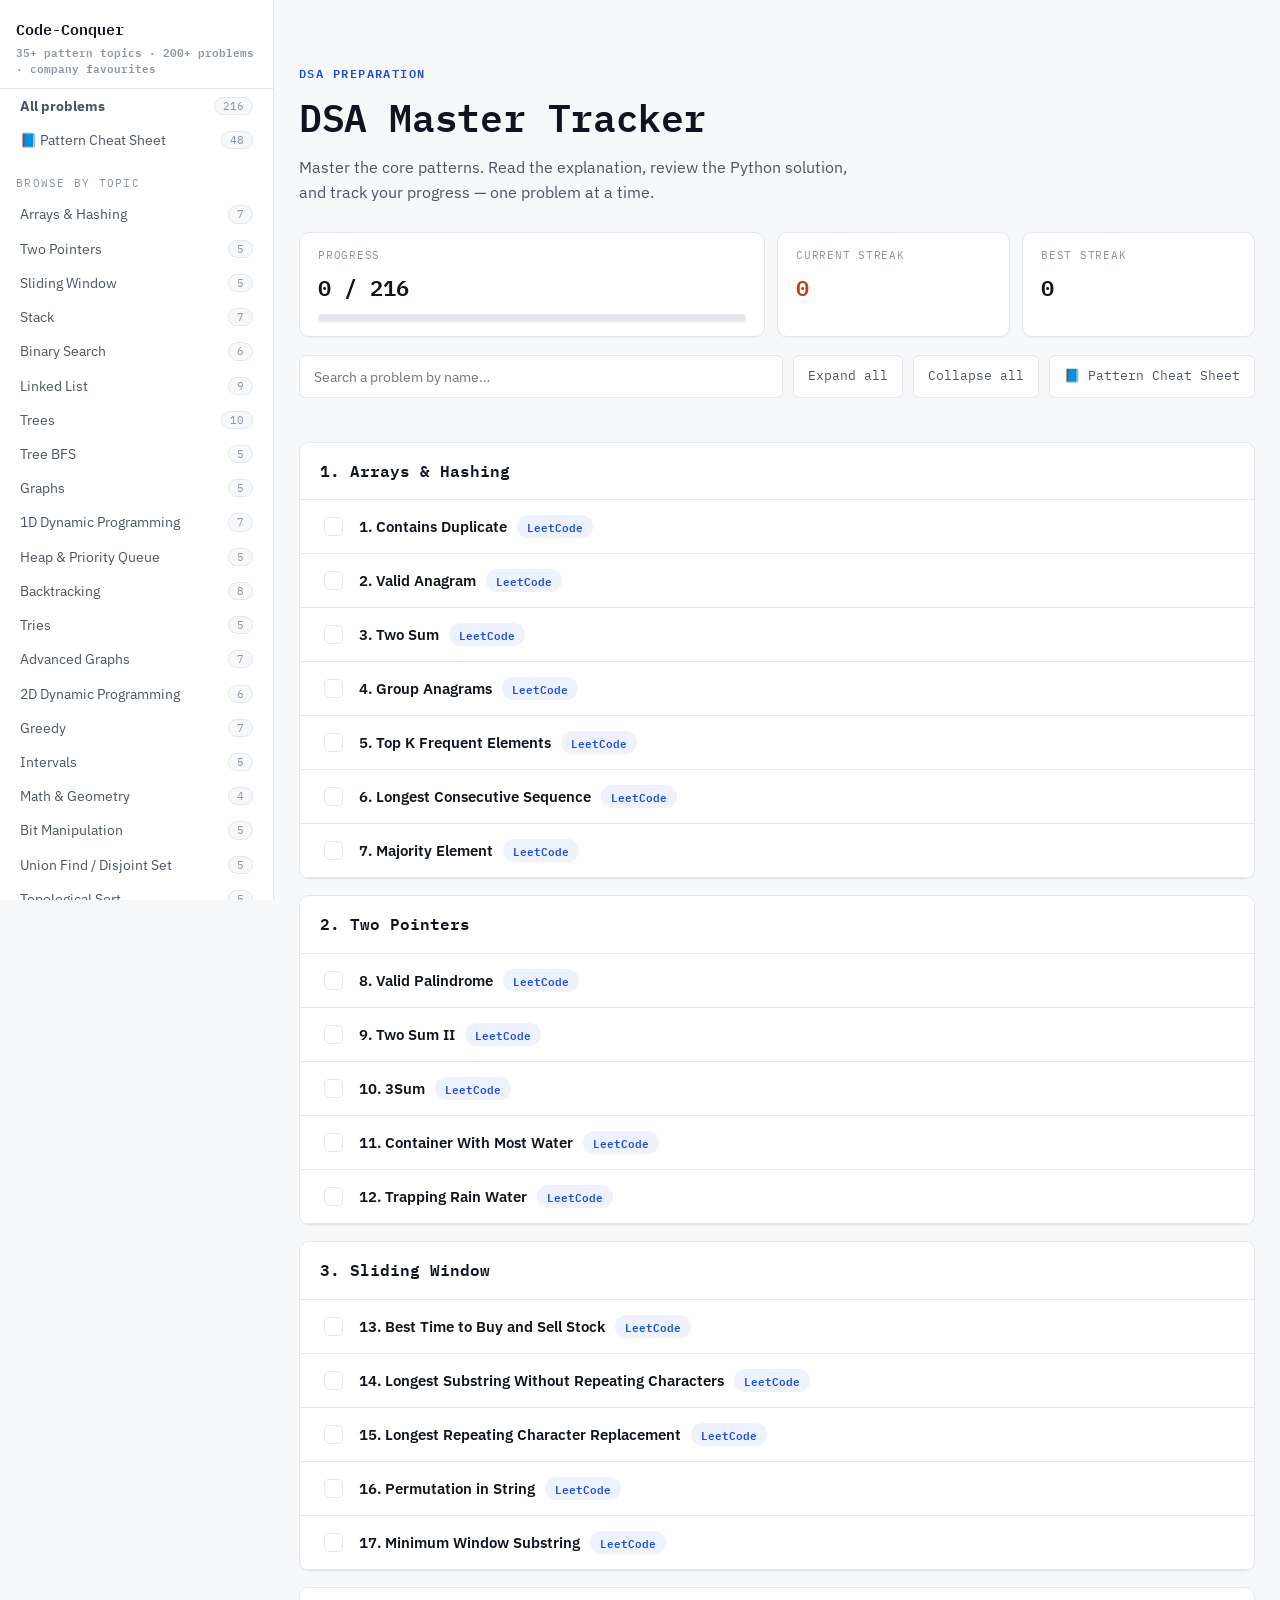
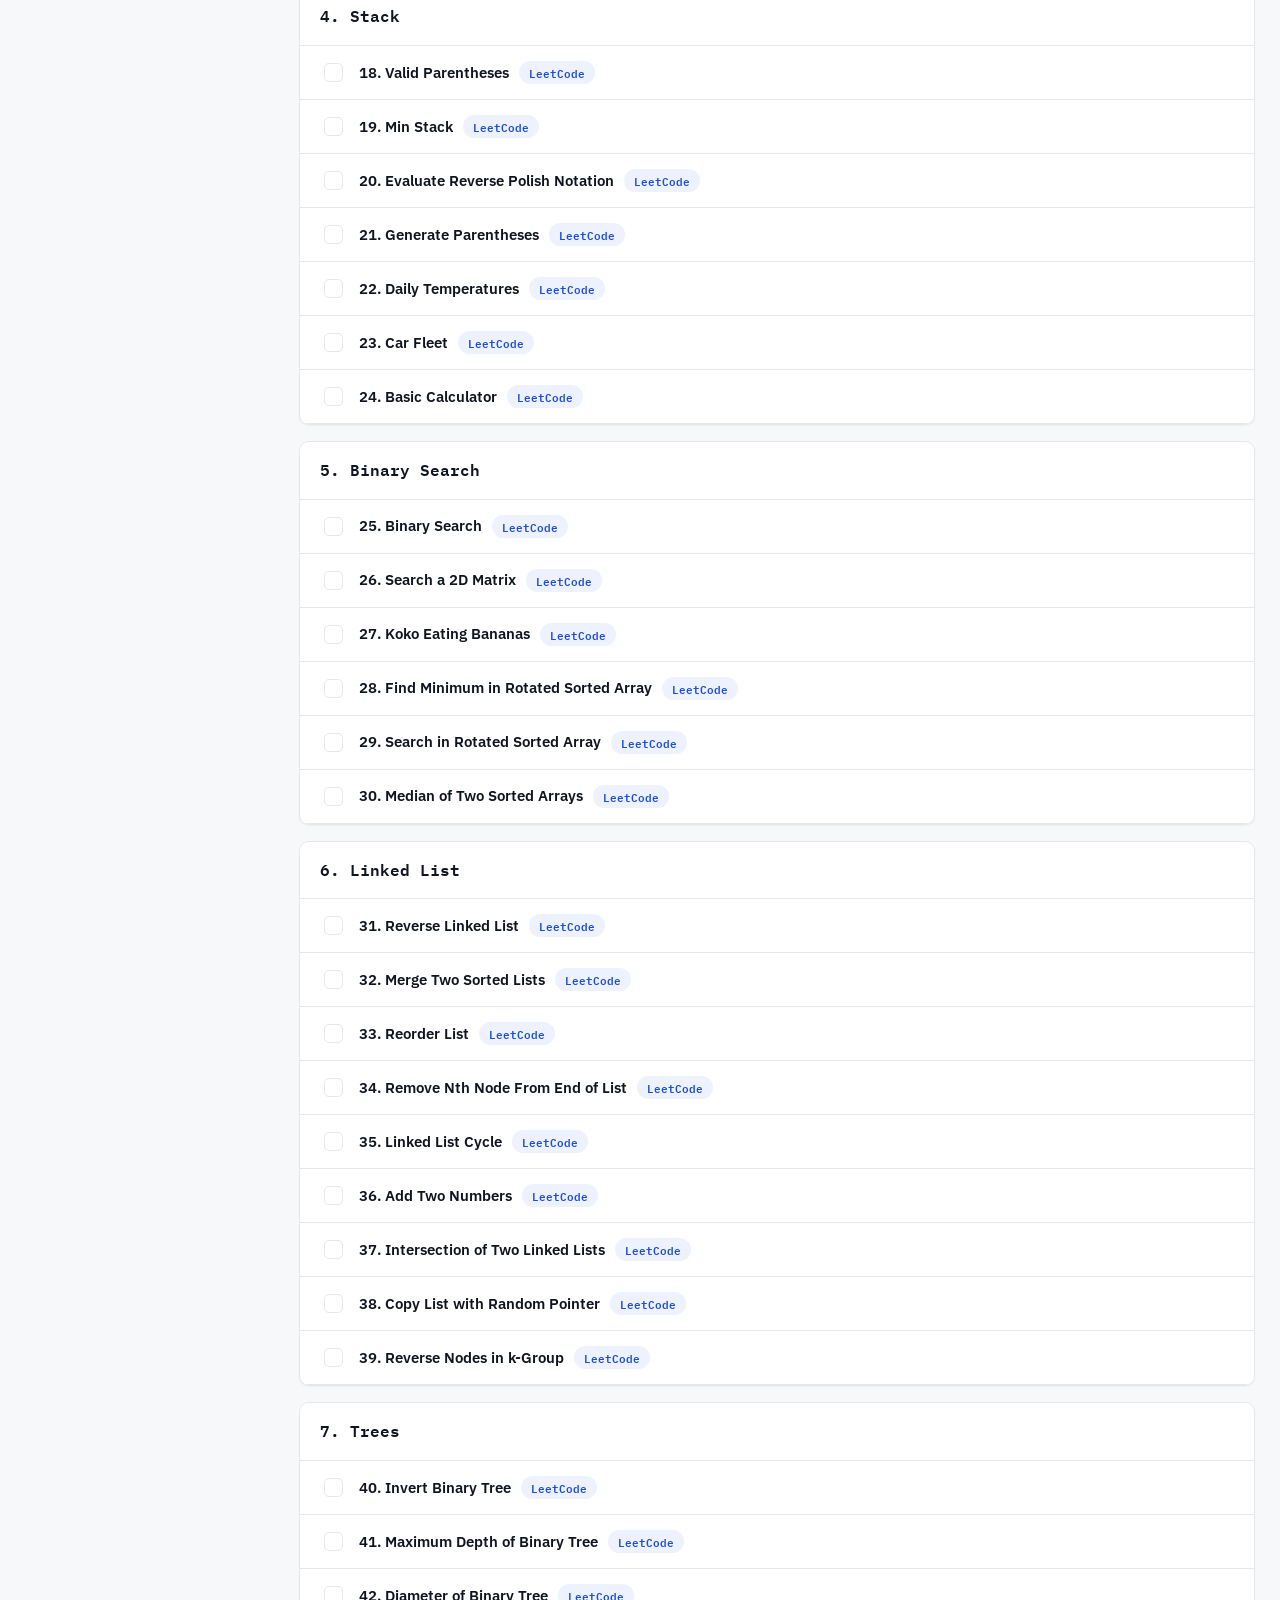
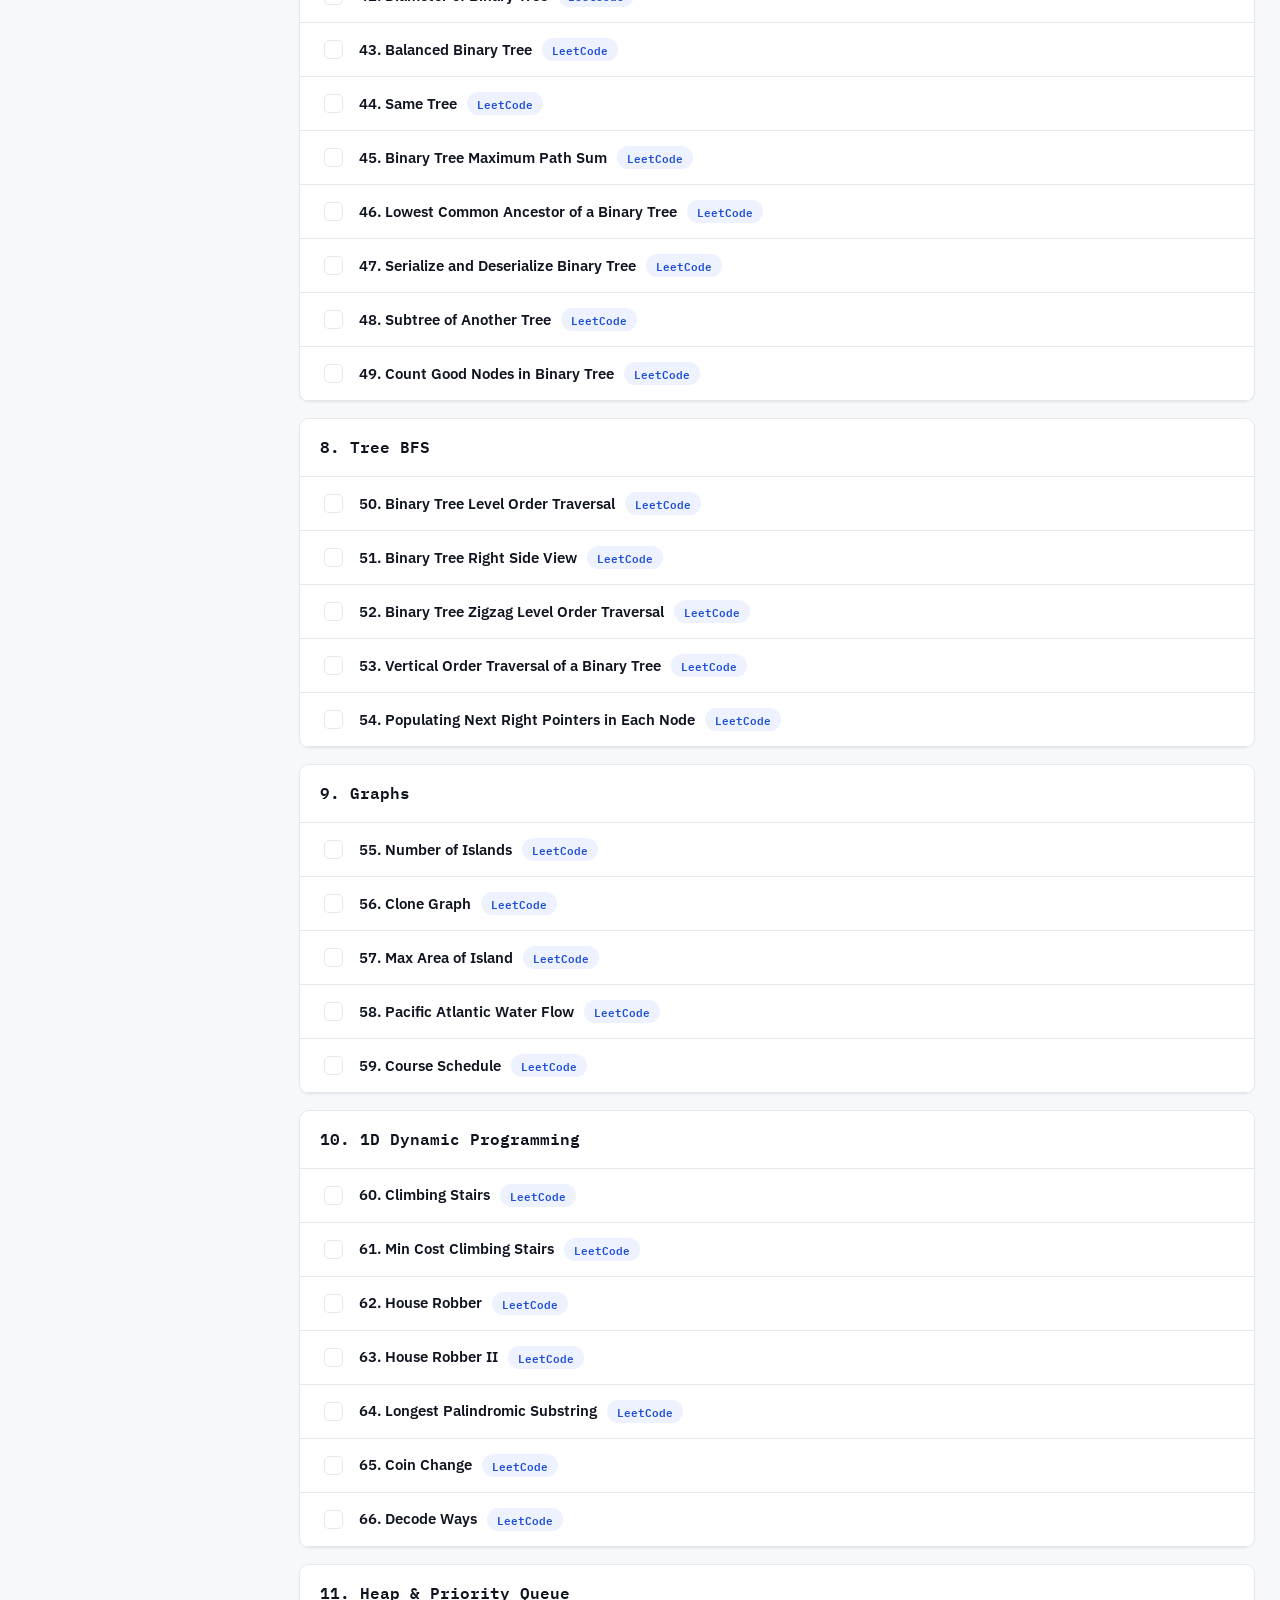
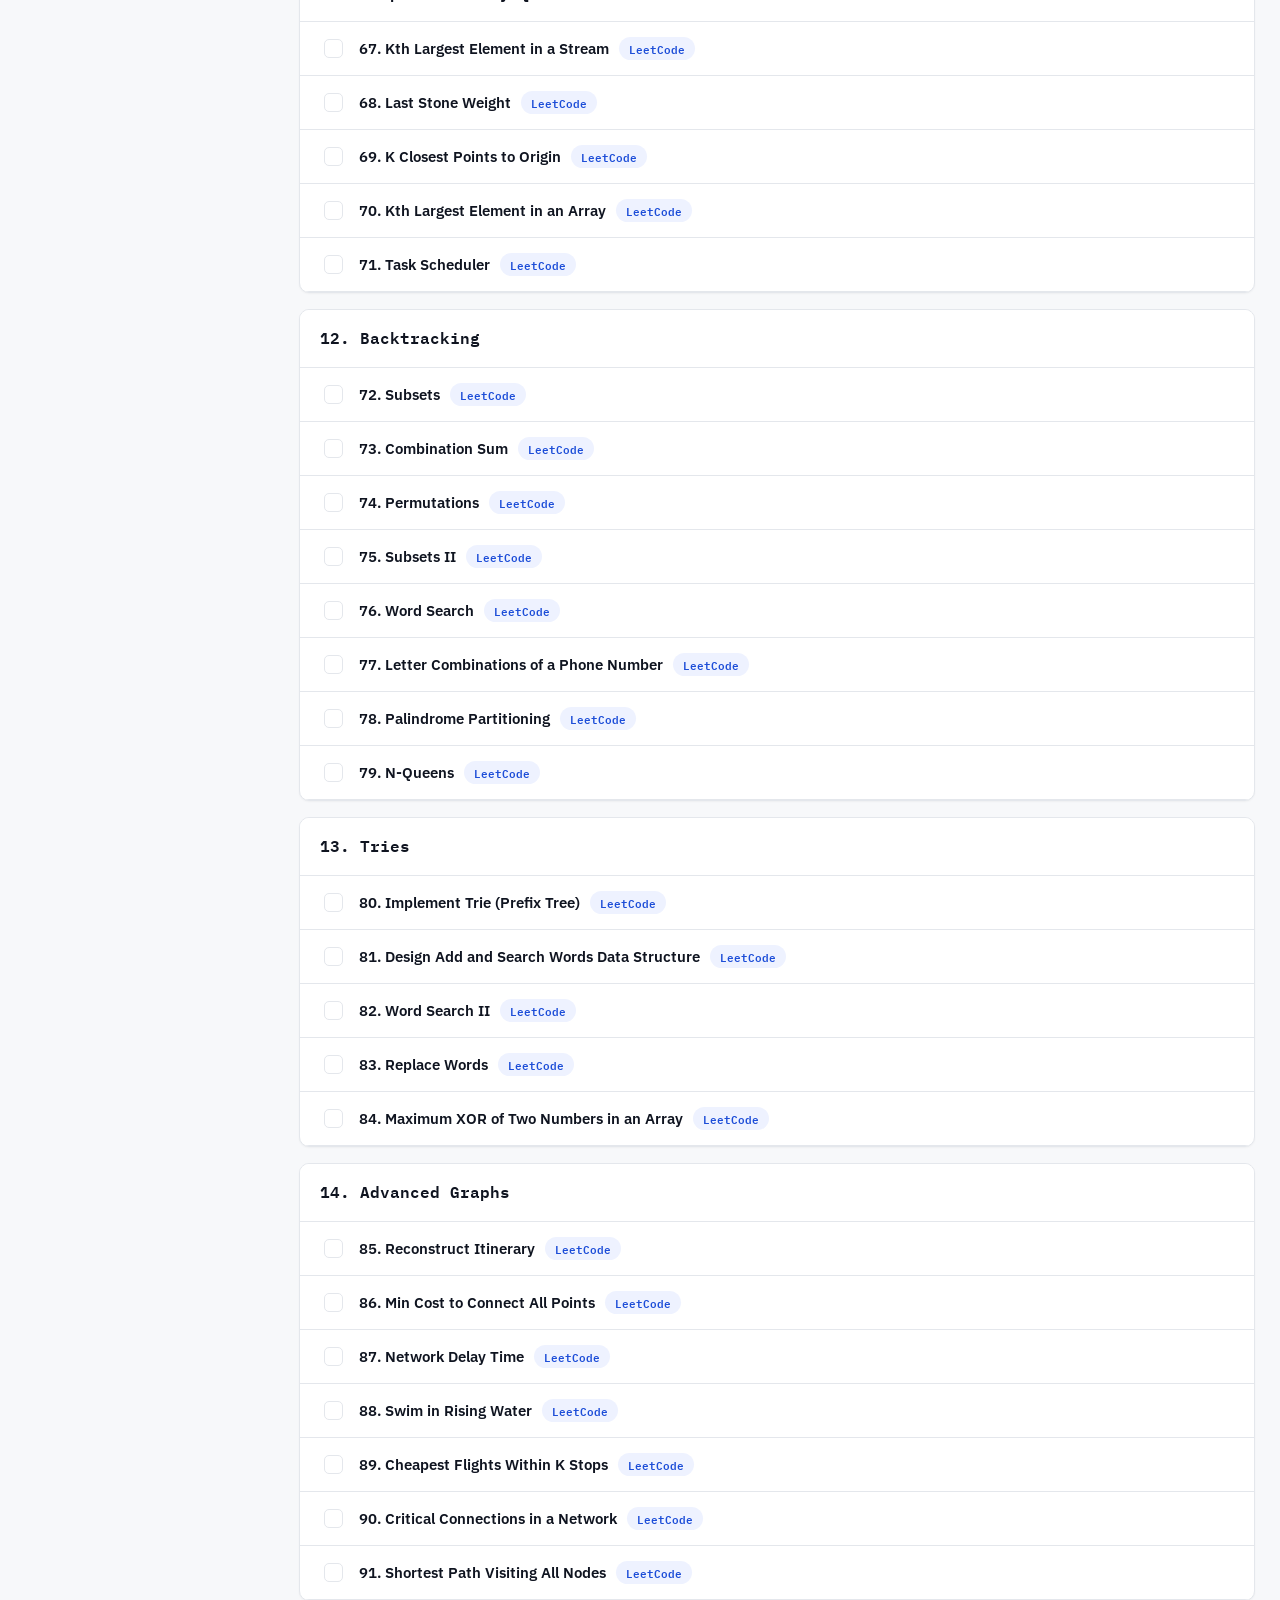
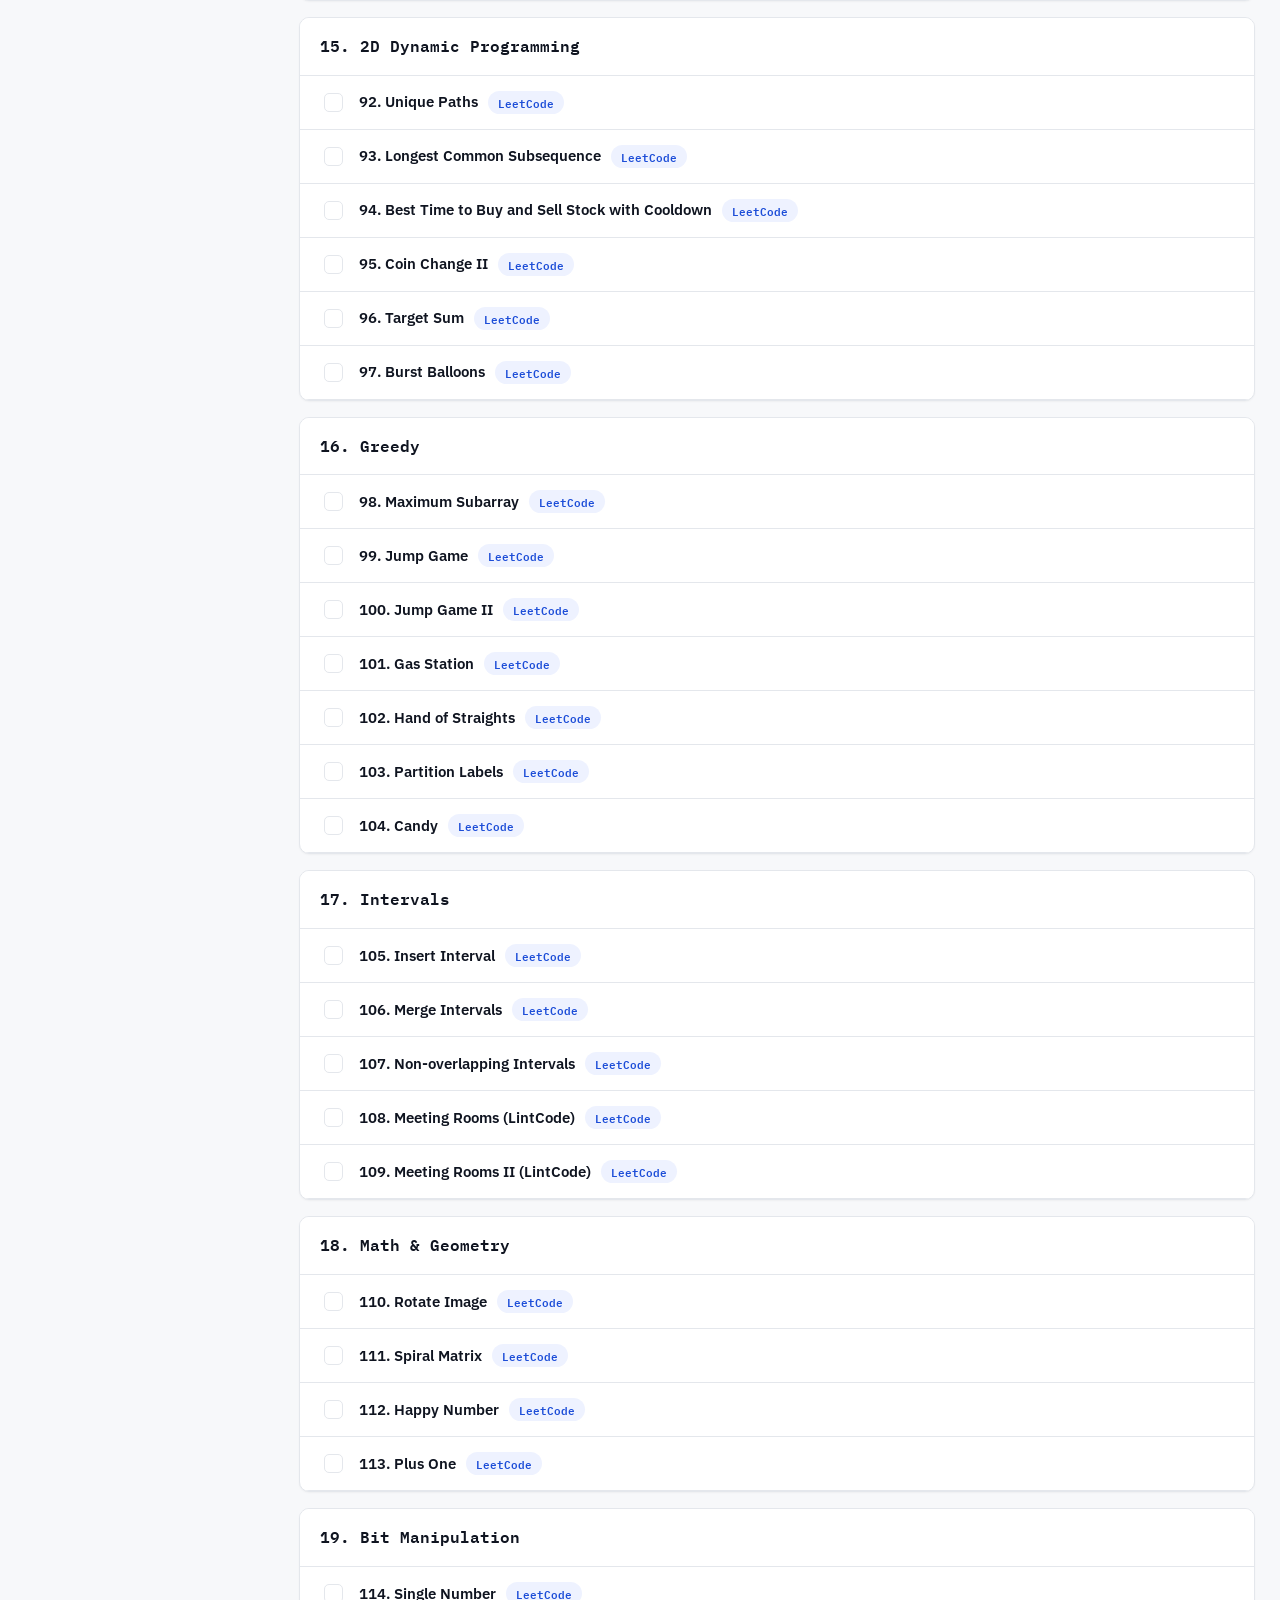
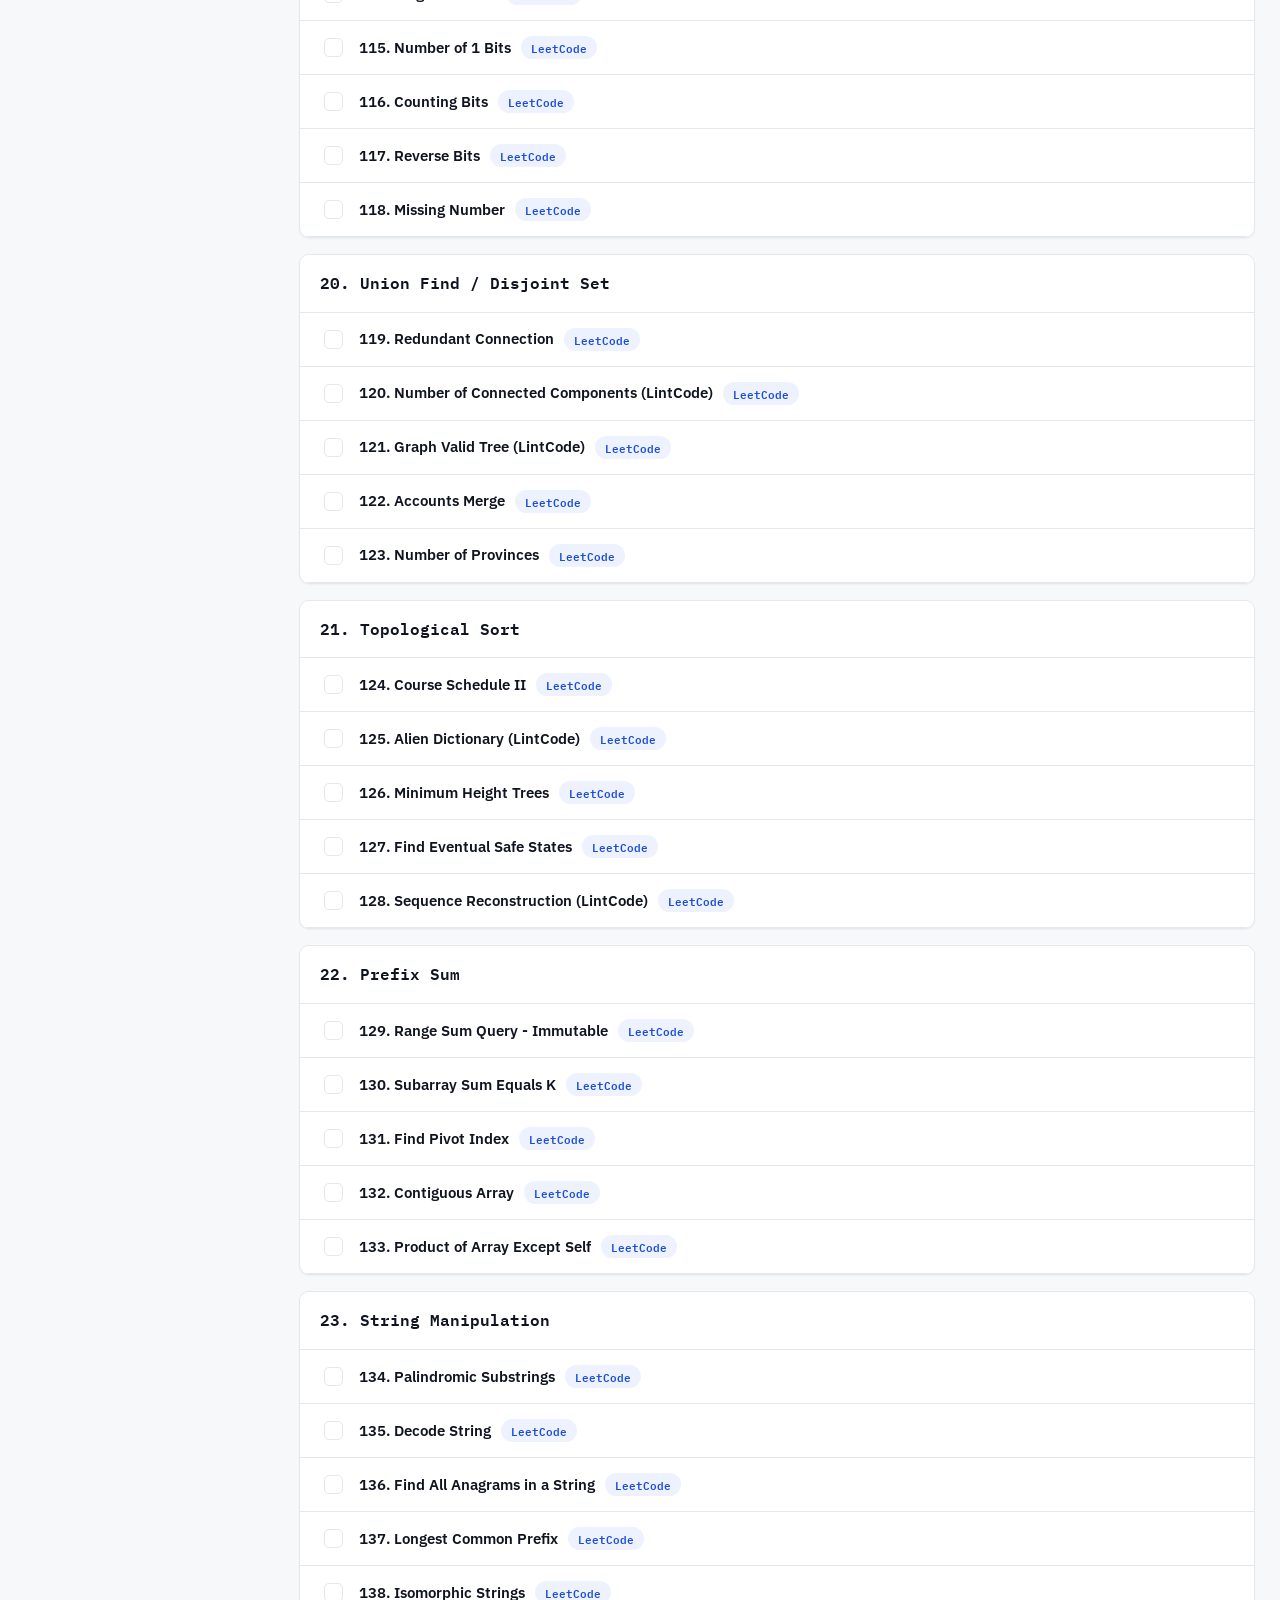
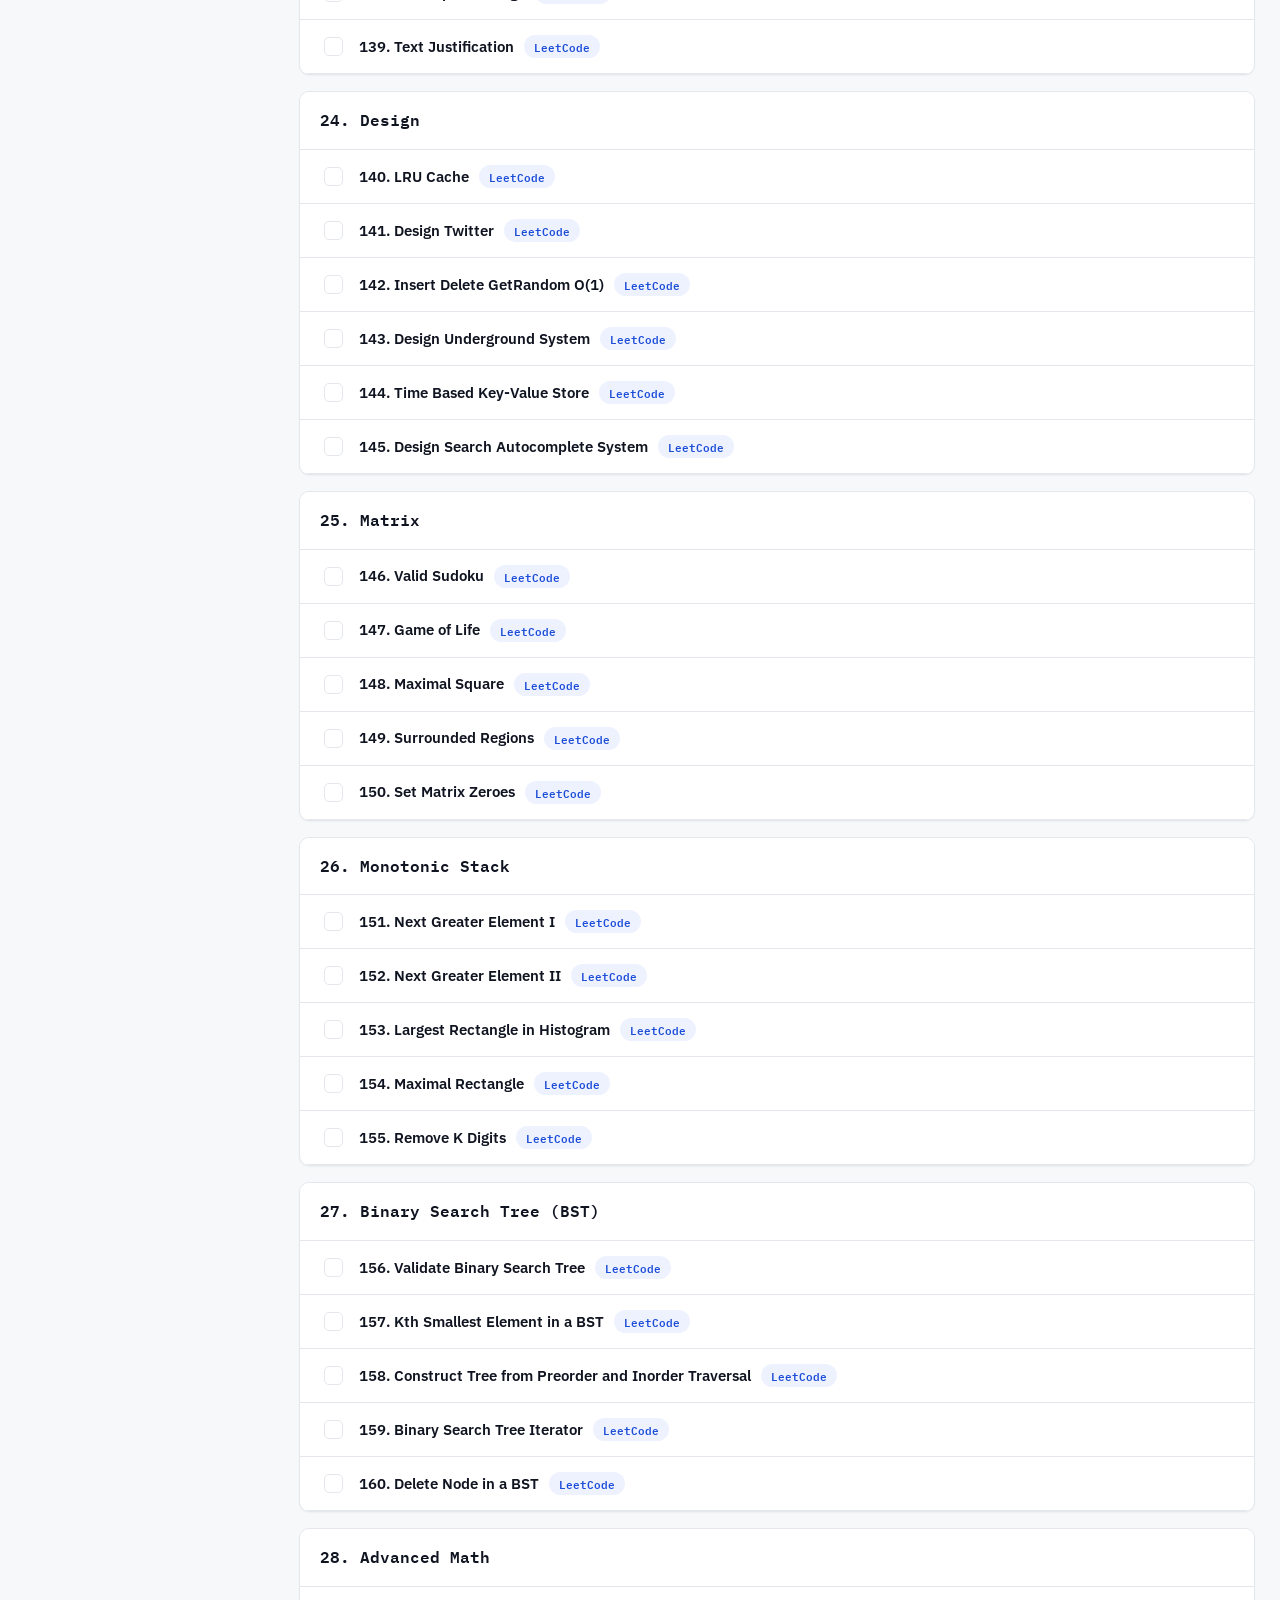
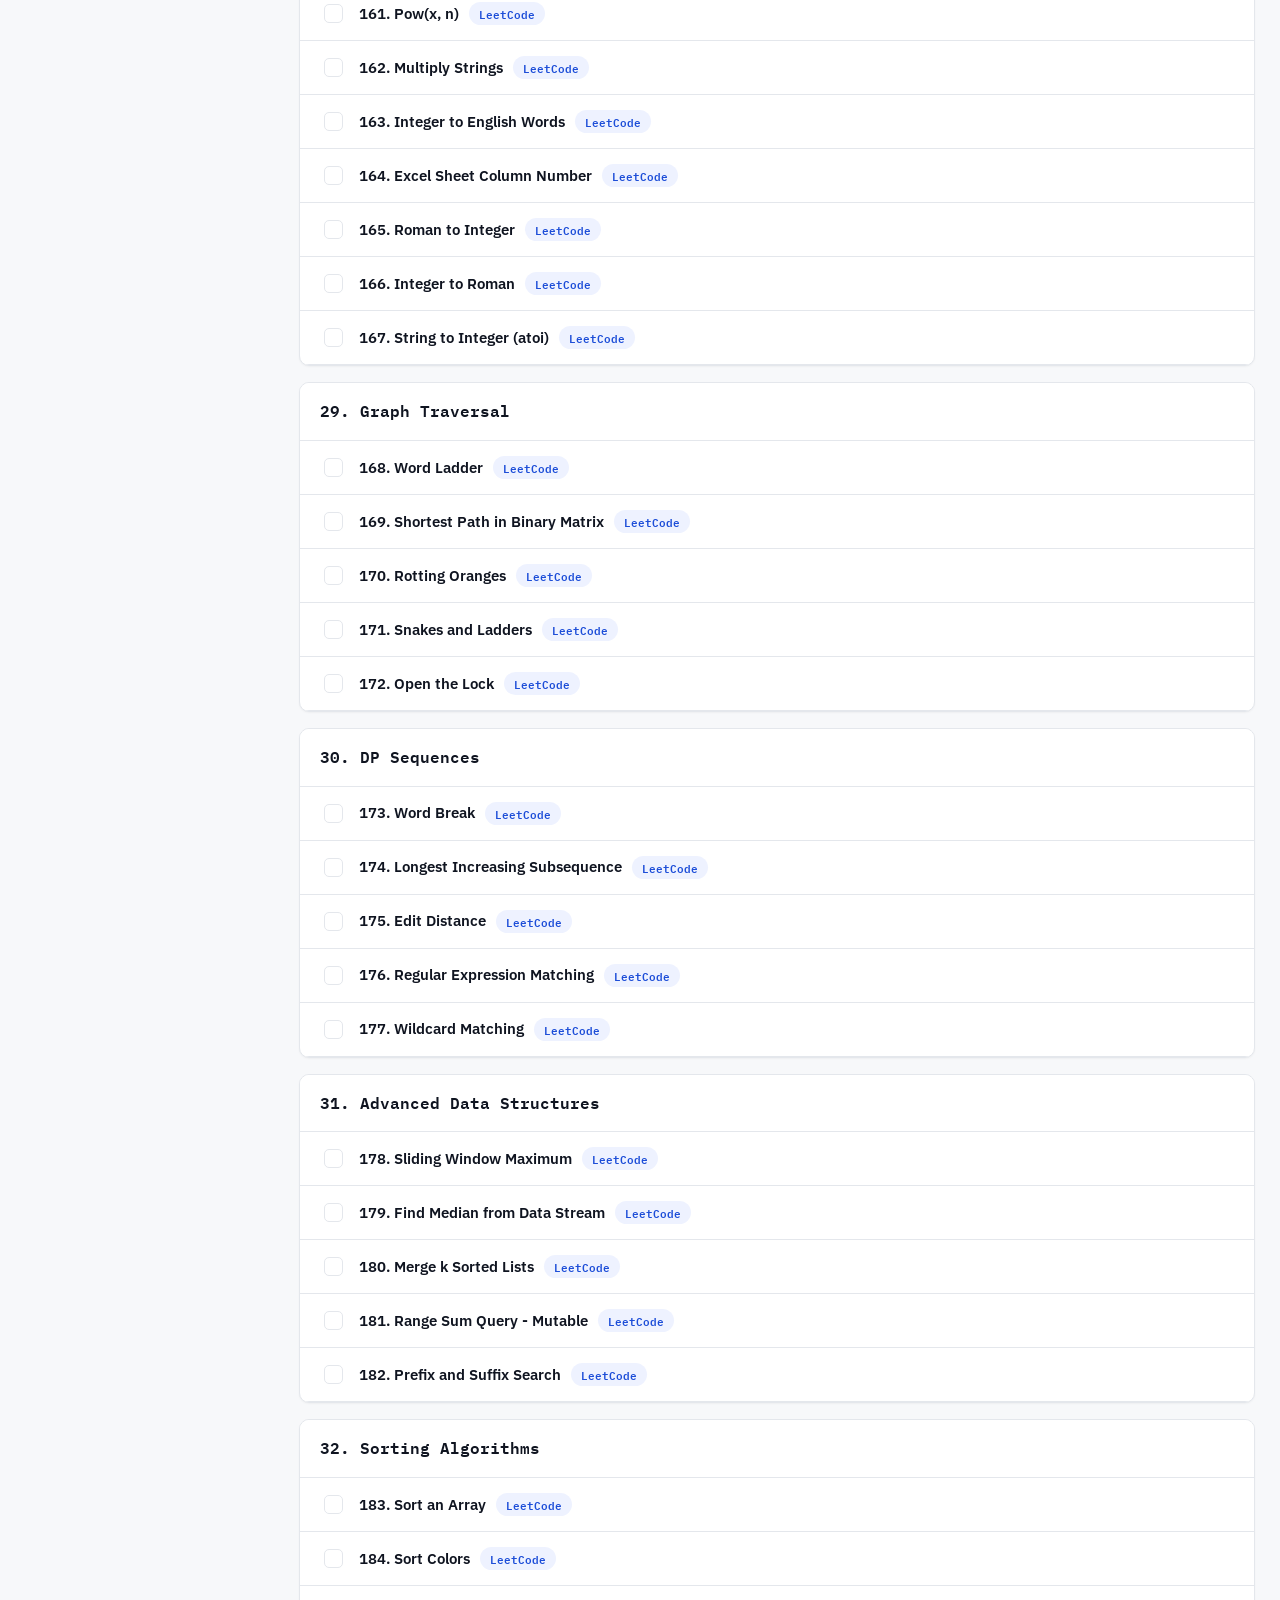
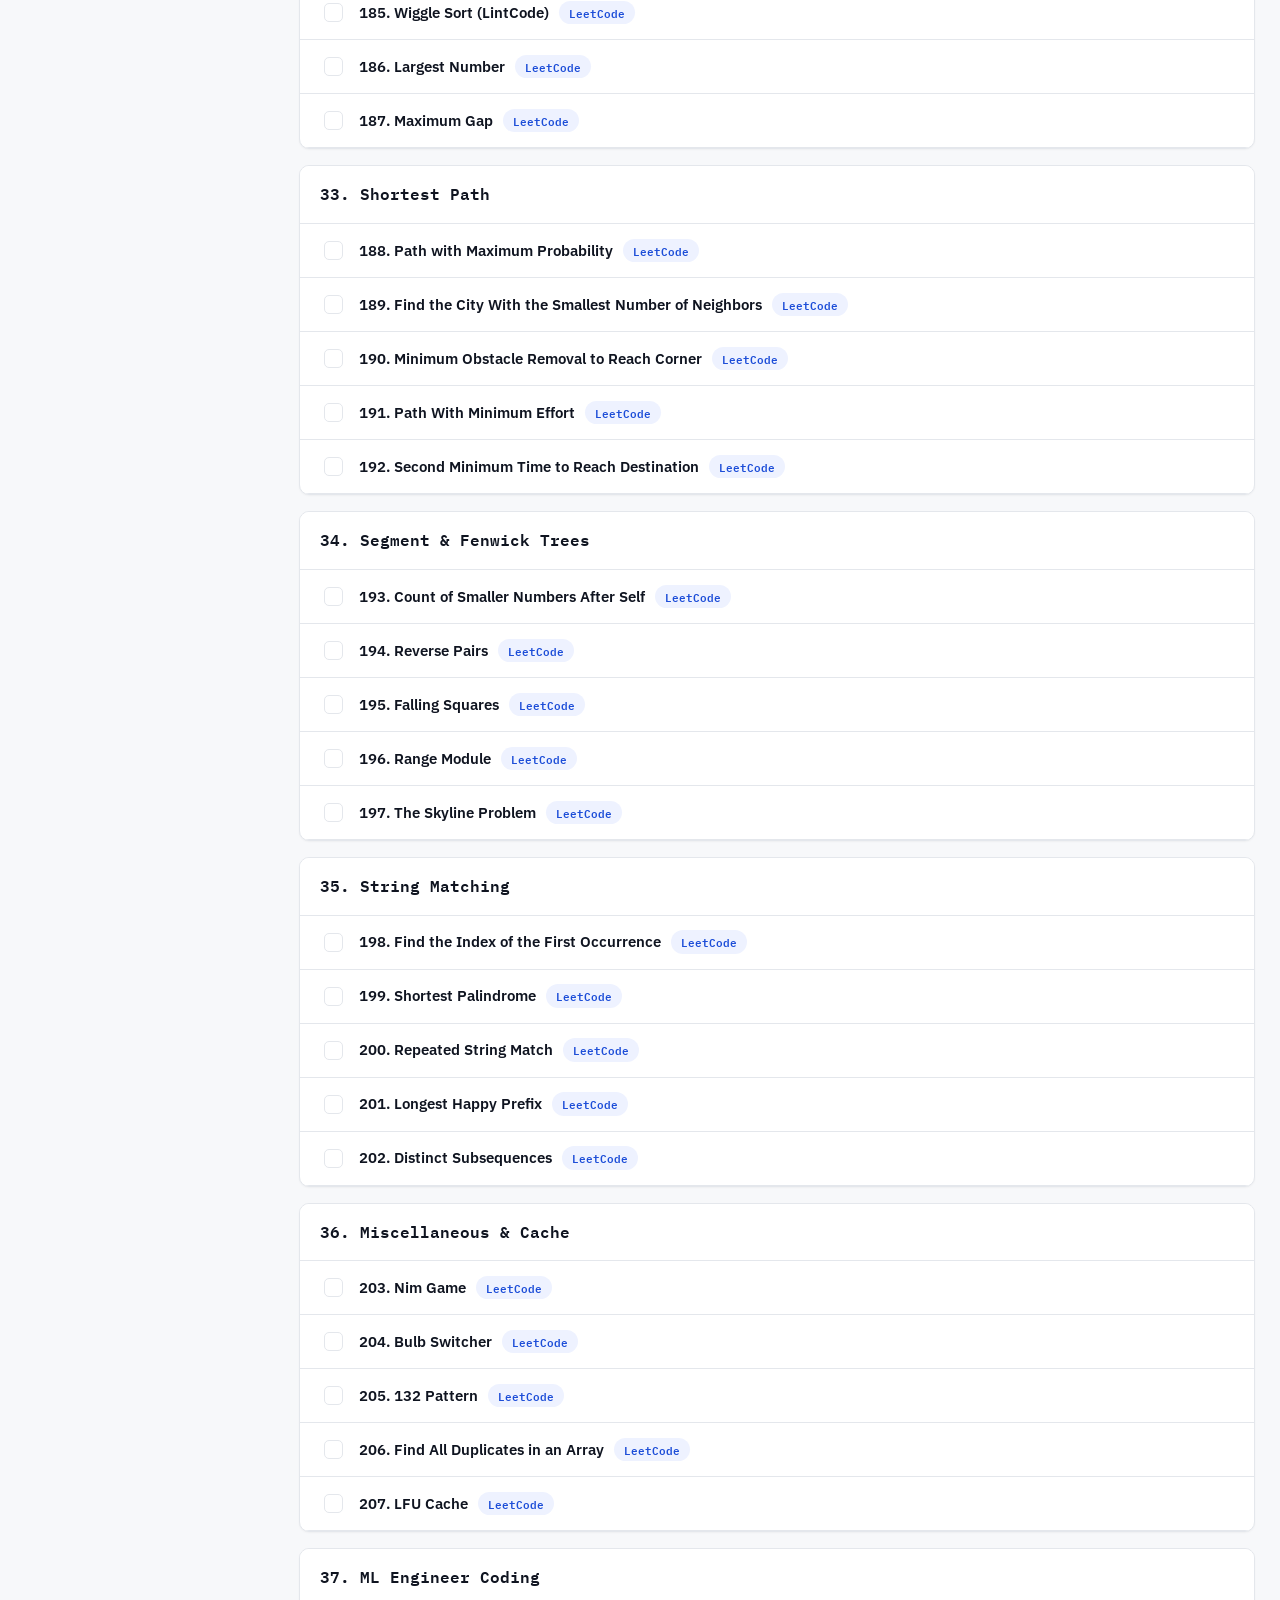
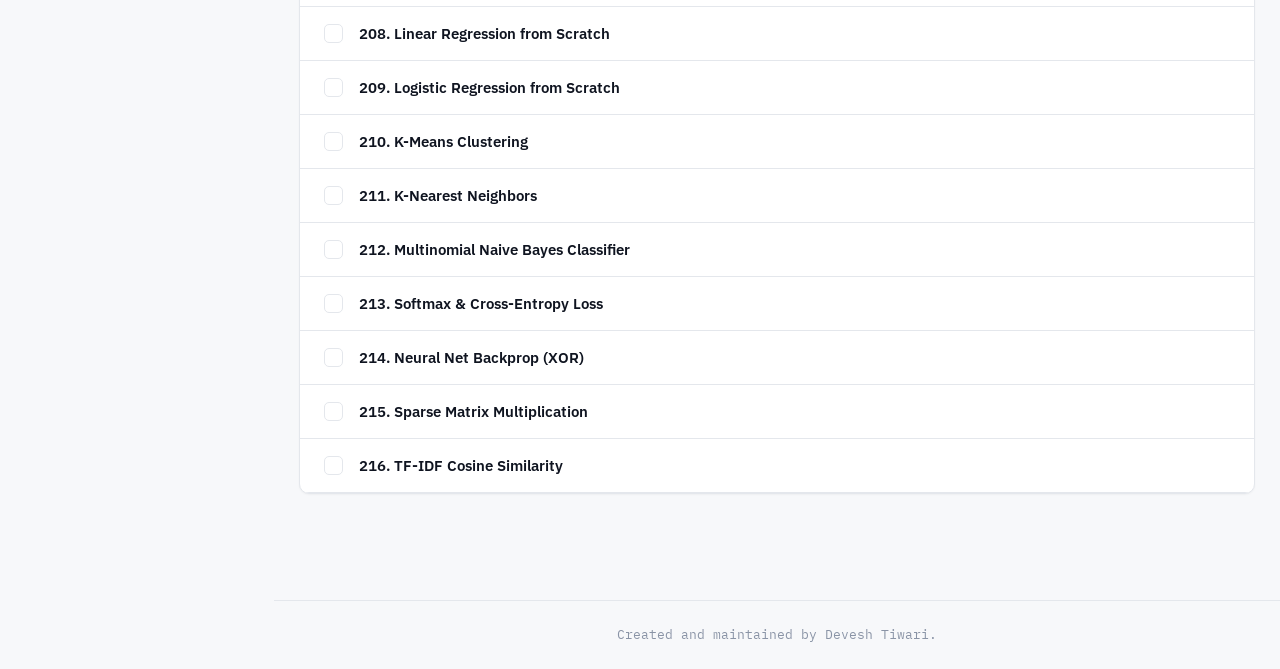
==== commit 0807c4b9: "done" ====
--- a/index.html
+++ b/index.html
@@ -629,6 +629,296 @@
             }
         }
     </style>
+    <style>
+        /* ============ v3: Pattern cheat sheet view ============ */
+        #cheat-view {
+            display: none;
+        }
+
+        main.cheat-mode #app {
+            display: none;
+        }
+
+        main.cheat-mode #cheat-view {
+            display: block;
+        }
+
+        .cheat-hero {
+            margin: 4px 0 20px;
+            padding: 20px 22px 16px;
+            background: var(--surface);
+            border: 1px solid var(--border);
+            border-radius: 12px;
+        }
+
+        .cheat-hero h2 {
+            margin: 0 0 6px;
+            font-family: var(--font-mono);
+            font-size: 1.35rem;
+            font-weight: 600;
+        }
+
+        .cheat-hero p {
+            margin: 0;
+            color: var(--ink-2);
+            font-size: 14px;
+            max-width: 720px;
+        }
+
+        .cheat-tools {
+            display: flex;
+            gap: 8px;
+            flex-wrap: wrap;
+            margin-top: 14px;
+        }
+
+        .cheat-group-title {
+            font-family: var(--font-mono);
+            font-size: 11px;
+            letter-spacing: .14em;
+            text-transform: uppercase;
+            color: var(--ink-3);
+            margin: 26px 2px 10px;
+        }
+
+        details.cheat-card {
+            background: var(--surface);
+            border: 1px solid var(--border);
+            border-radius: 10px;
+            margin: 12px 0;
+            overflow: hidden;
+        }
+
+        details.cheat-card>summary {
+            list-style: none;
+            cursor: pointer;
+            display: flex;
+            flex-wrap: wrap;
+            align-items: baseline;
+            gap: 10px;
+            padding: 13px 18px;
+            user-select: none;
+        }
+
+        details.cheat-card>summary::-webkit-details-marker {
+            display: none;
+        }
+
+        details.cheat-card>summary:hover {
+            background: var(--bg);
+        }
+
+        details.cheat-card>summary .cc-idx {
+            font-family: var(--font-mono);
+            font-size: 11px;
+            color: var(--accent);
+            border: 1px solid var(--border);
+            border-radius: 6px;
+            padding: 1px 7px;
+        }
+
+        details.cheat-card>summary .cc-t {
+            font-family: var(--font-mono);
+            font-size: 14.5px;
+            font-weight: 600;
+            color: var(--ink);
+        }
+
+        details.cheat-card>summary .cc-signal {
+            flex-basis: 100%;
+            color: var(--ink-3);
+            font-size: 13px;
+            line-height: 1.5;
+            padding-left: 34px;
+        }
+
+        details.cheat-card>summary .cc-arrow {
+            margin-left: auto;
+            color: var(--ink-3);
+            font-family: var(--font-mono);
+        }
+
+        details.cheat-card[open]>summary .cc-arrow {
+            transform: rotate(180deg);
+            display: inline-block;
+        }
+
+        .cc-body {
+            border-top: 1px solid var(--border);
+            padding: 16px 22px 18px;
+            background: var(--bg);
+        }
+
+        .cc-body h4 {
+            margin: 14px 0 6px;
+            font-family: var(--font-mono);
+            font-size: 10.5px;
+            letter-spacing: .12em;
+            text-transform: uppercase;
+            color: var(--ink-3);
+        }
+
+        .cc-body h4:first-child {
+            margin-top: 0;
+        }
+
+        .cc-body ol {
+            margin: 0 0 4px;
+            padding-left: 20px;
+        }
+
+        .cc-body li {
+            color: var(--ink-2);
+            font-size: 13.8px;
+            margin-bottom: 6px;
+            line-height: 1.55;
+        }
+
+        .cc-watch {
+            background: rgba(214, 40, 40, .07);
+            border: 1px solid rgba(214, 40, 40, .18);
+            border-left: 3px solid rgba(214, 40, 40, .65);
+            color: var(--ink-2);
+            border-radius: 8px;
+            padding: 10px 13px;
+            font-size: 13.5px;
+            line-height: 1.55;
+            margin: 10px 0;
+        }
+
+        .cc-watch b {
+            color: #c23030;
+        }
+
+        .cc-speed {
+            font-family: var(--font-mono);
+            font-size: 12.5px;
+            color: var(--accent);
+            background: var(--surface);
+            border: 1px dashed var(--border);
+            border-radius: 7px;
+            padding: 7px 12px;
+            margin: 10px 0 0;
+            display: inline-block;
+        }
+
+        .cc-problems {
+            margin-top: 12px;
+            display: flex;
+            flex-wrap: wrap;
+            gap: 8px;
+            align-items: center;
+        }
+
+        .cc-problems .pl {
+            font-family: var(--font-mono);
+            font-size: 10px;
+            letter-spacing: .1em;
+            text-transform: uppercase;
+            color: var(--ink-3);
+            margin-right: 2px;
+        }
+
+        .chip-btn {
+            font-family: var(--font-mono);
+            font-size: 12px;
+            color: var(--ink-2);
+            background: var(--surface);
+            border: 1px solid var(--border);
+            border-radius: 99px;
+            padding: 5px 13px;
+            cursor: pointer;
+        }
+
+        .chip-btn:hover {
+            border-color: var(--accent);
+            color: var(--accent);
+            background: #fff;
+        }
+
+        details.cc-framework>summary {
+            border-bottom: 1px dashed var(--border);
+        }
+
+        details.cc-framework .cc-body {
+            background: linear-gradient(180deg, #fff, var(--bg));
+        }
+
+        .runtime-line {
+            display: grid;
+            grid-template-columns: 130px 1fr;
+            gap: 4px 14px;
+            font-size: 13px;
+        }
+
+        .runtime-line b {
+            font-family: var(--font-mono);
+            color: var(--ink);
+            font-weight: 600;
+        }
+
+        .runtime-line span {
+            color: var(--ink-2);
+        }
+
+        .runtime-grid {
+            border: 1px solid var(--border);
+            border-radius: 8px;
+            padding: 12px 14px;
+            background: var(--surface);
+            margin: 8px 0;
+        }
+
+        .problem-row.flash {
+            animation: flashBg 0.5s ease 3;
+        }
+
+        @keyframes flashBg {
+            50% {
+                background: rgba(255, 196, 0, .30);
+            }
+        }
+
+        @media print {
+
+            #sidenav,
+            #sb-toggle,
+            #sb-backdrop,
+            .controls-row {
+                display: none !important;
+            }
+
+            body {
+                padding: 0 !important;
+            }
+
+            main.cheat-mode #app {
+                display: none !important;
+            }
+
+            #cheat-view {
+                display: block !important;
+            }
+
+            details.cheat-card .cc-body {
+                display: block !important;
+            }
+
+            details.cheat-card>summary .cc-arrow {
+                display: none;
+            }
+
+            details.cheat-card {
+                break-inside: avoid;
+            }
+
+            .cheat-card,
+            .cheat-hero {
+                box-shadow: none;
+            }
+        }
+    </style>
+
 </head>
 
 <body>
@@ -953,6 +1243,18 @@
         topics.splice(treeBfsIdx + 1, 0, ["Tree BFS", ['Binary Tree Level Order Traversal', 'Binary Tree Right Side View', 'Binary Tree Zigzag Level Order Traversal', 'Vertical Order Traversal of a Binary Tree', 'Populating Next Right Pointers in Each Node']]);
         topics.push(["ML Engineer Coding", ['Linear Regression from Scratch', 'Logistic Regression from Scratch', 'K-Means Clustering', 'K-Nearest Neighbors', 'Multinomial Naive Bayes Classifier', 'Softmax & Cross-Entropy Loss', 'Neural Net Backprop (XOR)', 'Sparse Matrix Multiplication', 'TF-IDF Cosine Similarity']]);
 
+        // ================= v3: ultra-tier problems =================
+        const realSolutions3 = {
+            'Burst Balloons': ['Classic interval DP. Pad the array with virtual 1s at both ends and let dp[i][j] be the max coins from bursting every balloon strictly between i and j. Pick the LAST balloon k to burst in that gap: when it pops, only the two boundary balloons i and j remain beside it, so dp[i][j] = max over k of nums[i]*nums[k]*nums[j] + dp[i][k] + dp[k][j]. Iterate by gap length so smaller intervals are ready first.', 'def maxCoins(nums):\n    padded = [1] + nums + [1]\n    n = len(padded)\n    dp = [[0] * n for _ in range(n)]\n    for gap in range(2, n):            # interval length\n        for i in range(n - gap):\n            j = i + gap\n            for k in range(i + 1, j):  # last balloon burst in (i, j)\n                score = (padded[i] * padded[k] * padded[j]\n                         + dp[i][k] + dp[k][j])\n                dp[i][j] = max(dp[i][j], score)\n    return dp[0][n - 1]', 'O(n^3) time · O(n^2) space'],
+            'Shortest Path Visiting All Nodes': ['Bitmask BFS over states (current node, visited-mask): the mask records which of the n <= 12 nodes have been visited. Seed every node with its own bit set, expand to neighbours adding their bit, and the first state whose mask is all-ones gives the minimum steps. State space is only 2^n * n, so plain BFS is optimal.', 'from collections import deque\n\ndef shortestPathLength(graph):\n    n = len(graph)\n    full = (1 << n) - 1\n    q = deque()\n    seen = set()\n    for i in range(n):\n        state = (i, 1 << i)\n        q.append(state)\n        seen.add(state)\n    steps = 0\n    while q:\n        for _ in range(len(q)):\n            u, mask = q.popleft()\n            if mask == full:\n                return steps\n            for v in graph[u]:\n                nmask = mask | (1 << v)\n                if (v, nmask) not in seen:\n                    seen.add((v, nmask))\n                    q.append((v, nmask))\n        steps += 1\n    return -1', 'O(2^n * n * deg) time · O(2^n * n) space'],
+        };
+        Object.assign(custom, realSolutions3);
+        const extraInto = { '2D Dynamic Programming': ['Burst Balloons'], 'Advanced Graphs': ['Shortest Path Visiting All Nodes'] };
+        for (const cat of Object.keys(extraInto)) {
+            const entry = topics.find(t => t[0] === cat);
+            if (entry) entry[1].push(...extraInto[cat]);
+            else topics.push([cat, extraInto[cat]]);
+        }
         // original problem order (pre-v2), used to migrate saved progress ids
         const legacyNames = ["Contains Duplicate", "Valid Anagram", "Two Sum", "Group Anagrams", "Top K Frequent Elements", "Valid Palindrome", "Two Sum II", "3Sum", "Container With Most Water", "Trapping Rain Water", "Best Time to Buy and Sell Stock", "Longest Substring Without Repeating Characters", "Longest Repeating Character Replacement", "Permutation in String", "Minimum Window Substring", "Valid Parentheses", "Min Stack", "Evaluate Reverse Polish Notation", "Generate Parentheses", "Daily Temperatures", "Binary Search", "Search a 2D Matrix", "Koko Eating Bananas", "Find Minimum in Rotated Sorted Array", "Search in Rotated Sorted Array", "Reverse Linked List", "Merge Two Sorted Lists", "Reorder List", "Remove Nth Node From End of List", "Linked List Cycle", "Invert Binary Tree", "Maximum Depth of Binary Tree", "Diameter of Binary Tree", "Balanced Binary Tree", "Same Tree", "Number of Islands", "Clone Graph", "Max Area of Island", "Pacific Atlantic Water Flow", "Course Schedule", "Climbing Stairs", "Min Cost Climbing Stairs", "House Robber", "House Robber II", "Longest Palindromic Substring", "Kth Largest Element in a Stream", "Last Stone Weight", "K Closest Points to Origin", "Kth Largest Element in an Array", "Task Scheduler", "Subsets", "Combination Sum", "Permutations", "Subsets II", "Word Search", "Implement Trie (Prefix Tree)", "Design Add and Search Words Data Structure", "Word Search II", "Replace Words", "Maximum XOR of Two Numbers in an Array", "Reconstruct Itinerary", "Min Cost to Connect All Points", "Network Delay Time", "Swim in Rising Water", "Cheapest Flights Within K Stops", "Unique Paths", "Longest Common Subsequence", "Best Time to Buy and Sell Stock with Cooldown", "Coin Change II", "Target Sum", "Maximum Subarray", "Jump Game", "Jump Game II", "Gas Station", "Hand of Straights", "Insert Interval", "Merge Intervals", "Non-overlapping Intervals", "Meeting Rooms (LintCode)", "Meeting Rooms II (LintCode)", "Rotate Image", "Spiral Matrix", "Set Matrix Zeroes", "Happy Number", "Plus One", "Single Number", "Number of 1 Bits", "Counting Bits", "Reverse Bits", "Missing Number", "Redundant Connection", "Number of Connected Components (LintCode)", "Graph Valid Tree (LintCode)", "Accounts Merge", "Number of Provinces", "Course Schedule II", "Alien Dictionary (LintCode)", "Minimum Height Trees", "Find Eventual Safe States", "Sequence Reconstruction (LintCode)", "Range Sum Query - Immutable", "Subarray Sum Equals K", "Find Pivot Index", "Contiguous Array", "Product of Array Except Self", "Palindromic Substrings", "Decode String", "Find All Anagrams in a String", "Longest Common Prefix", "Isomorphic Strings", "LRU Cache", "Design Twitter", "Insert Delete GetRandom O(1)", "Design Underground System", "Time Based Key-Value Store", "Valid Sudoku", "Game of Life", "Maximal Square", "Surrounded Regions", "Set Matrix Zeroes", "Next Greater Element I", "Next Greater Element II", "Largest Rectangle in Histogram", "Maximal Rectangle", "Remove K Digits", "Validate Binary Search Tree", "Kth Smallest Element in a BST", "Construct Tree from Preorder and Inorder Traversal", "Binary Search Tree Iterator", "Delete Node in a BST", "Pow(x, n)", "Multiply Strings", "Integer to English Words", "Excel Sheet Column Number", "Roman to Integer", "Word Ladder", "Shortest Path in Binary Matrix", "Rotting Oranges", "Snakes and Ladders", "Open the Lock", "Word Break", "Longest Increasing Subsequence", "Edit Distance", "Regular Expression Matching", "Wildcard Matching", "Sliding Window Maximum", "Find Median from Data Stream", "Merge k Sorted Lists", "Range Sum Query - Mutable", "Prefix and Suffix Search", "Sort an Array", "Sort Colors", "Wiggle Sort (LintCode)", "Largest Number", "Maximum Gap", "Path with Maximum Probability", "Find the City With the Smallest Number of Neighbors", "Minimum Obstacle Removal to Reach Corner", "Path With Minimum Effort", "Second Minimum Time to Reach Destination", "Count of Smaller Numbers After Self", "Reverse Pairs", "Falling Squares", "Range Module", "The Skyline Problem", "Find the Index of the First Occurrence", "Shortest Palindrome", "Repeated String Match", "Longest Happy Prefix", "Distinct Subsequences", "Nim Game", "Bulb Switcher", "132 Pattern", "Find All Duplicates in an Array", "LFU Cache"];
         Object.assign(custom, {
@@ -1250,8 +1552,205 @@
             });
         })();
 
+
+        // ============ v3: Cheat-sheet view (patterns + approach techniques) ============
+        (function () {
+            'use strict';
+            const CHEATS = { "Arrays & Hashing": { "use": "Need fast lookups / \"have I seen this before?\" / counting frequencies, or the problem is about unsorted collections of numbers/strings.", "steps": ["Hash set → detect duplicates or membership in O(1) while streaming.", "Hash map (value → index / count) → two-sum style \"complement lookups\".", "Counter/bucket array → frequency problems (Top K, Anagrams grouping with sorted or counted key).", "If ordering matters, sort first, then apply two pointers or adjacent checks."], "watch": "Always insert after checking (two-sum) to avoid self-pairing; mind huge keys (use dict not array) and 0/negative values.", "speed": "Typical O(n) time · O(n) space; sort-and-scan is O(n log n).", "problems": ["Two Sum", "Top K Frequent Elements", "Group Anagrams", "Longest Consecutive Sequence"] }, "Two Pointers": { "use": "Sorted (or sortable) input; palindrome checks; looking for pairs/triplets; \"shrink or expand from both ends\" space saver.", "steps": ["Left = 0, right = n-1; move the pointer that can improve the result (smaller wall, smaller sum...).", "Sorted pairs: too small → left++, too big → right--.", "Triplets: fix one value then run two pointers on the rest; skip duplicates.", "Check termination (l < r) and update answer before moving."], "watch": "Only valid when the decision is monotonic — never skip a candidate that could improve the answer. Skip duplicate values to avoid repeated triplets/pairs.", "speed": "O(n) or O(n²) for triplets, O(1) extra space.", "problems": ["Valid Palindrome", "3Sum", "Container With Most Water", "Trapping Rain Water"] }, "Sliding Window": { "use": "Contiguous subarray/substring problem where you compute something over every window: max/min/longest/shortest, usually \"longest/shortest window with condition\".", "steps": ["Expand right pointer, adding the element to the window state.", "While the window violates the constraint, shrink from the left and update state.", "Record answer whenever the window is valid (longest: after shrinking; shortest: after each valid state).", "Fixed-size windows: add right, remove left each step."], "watch": "Only add/remove once per step for O(n). For \"shortest\" update after validity; for \"longest\" update after restoring validity. Duplicate tracking needs counts, not booleans.", "speed": "O(n) time · O(k) state space.", "problems": ["Longest Substring Without Repeating Characters", "Minimum Window Substring", "Permutation in String"] }, "Stack": { "use": "Nested/balanced structures, undo, \"next smaller/greater\", expression evaluation, or processing where the most recent unfinished item resolves first (LIFO).", "steps": ["Push items you cannot resolve yet.", "When the current item resolves the top (e.g. closing bracket, smaller temperature), pop and compute.", "Parentheses: push opens; matching close pops — stack empty at end ⇒ balanced.", "Iterative DFS and monotonic histories are also stacks."], "watch": "Check empty before peeking; push a sentinel (-1 / dummy) to simplify edge cases; make sure every element is popped once for O(n).", "speed": "O(n) time · O(n) space.", "problems": ["Valid Parentheses", "Daily Temperatures", "Evaluate Reverse Polish Notation", "Basic Calculator"] }, "Binary Search": { "use": "Sorted array / monotonic predicate. Look for a value, boundary (first/last), or the answer itself (\"minimum speed to finish in H hours\").", "steps": ["Define lo/hi on the answer or index range; ensure the predicate is monotonic.", "mid = (lo+hi)//2; if condition(mid) is true → search left (hi = mid), else lo = mid+1.", "Rotated arrays: decide which half is sorted, test if target lies in it.", "On 2D: flatten index = row*cols + col."], "watch": "Choose inclusive vs exclusive carefully; prefer the lo<hi with hi=mid pattern for boundary search; verify overflow-free middle; off-by-one at lo==hi.", "speed": "O(log n) time · O(1) space.", "problems": ["Binary Search", "Koko Eating Bananas", "Search in Rotated Sorted Array", "Median of Two Sorted Arrays"] }, "Linked List": { "use": "Problems about node chains: reversal, merging, cycle detection, removing from the end, deep copying.", "steps": ["Dummy head node eliminates empty-list special cases.", "Reversal: prev/curr/nxt three pointers; or recursion that reverses the tail first.", "Fast/slow pointers: cycle detection, find middle, k-th from end (fast first by k).", "Write down every rewiring step before coding — keep the \"next\" reference before overwriting."], "watch": "Losing the next pointer is the classic bug; ensure you never create cycles; k-group reversal needs group boundary checks; recursion depth can overflow for long lists.", "speed": "O(n) time · O(1) space (recursion costs O(n)).", "problems": ["Reverse Linked List", "Reverse Nodes in k-Group", "Copy List with Random Pointer", "Linked List Cycle"] }, "Trees": { "use": "Hierarchical data; recursion-friendly problems; height/depth/path/equality; results combine left+right answers (post-order) or carry state down (pre-order).", "steps": ["Base case = empty node (return 0 / None / False consistently).", "Post-order: solve children first, combine at node (diameter, max path sum, balance).", "Pre-order + bounds: validate BST; serialize with a null marker.", "Return a small \"summary object\" (height+valid, depth+ancestor) to do two jobs in one pass."], "watch": "Negative values break greedy \"max child only\" unless you clamp with 0; balance requires comparing subtree heights, not storing them globally; watch recursion depth on skewed trees (n up to 10^5 → use iterative).", "speed": "O(n) time · O(h) space (h = height).", "problems": ["Invert Binary Tree", "Diameter of Binary Tree", "Binary Tree Maximum Path Sum", "Serialize and Deserialize Binary Tree"] }, "Tree BFS": { "use": "Anything mentioning \"level\", \"row\", \"distance from root\", right/left side views, zigzag, or processing nearest nodes first.", "steps": ["Queue seeded with root; while queue: snapshot len(q) = current level size.", "Pop that many nodes → collect/process the level, pushing children for the next round.", "Right side view → keep last node of level; zigzag → reverse alternating levels.", "For level-linked problems keep the previous level pointer while walking."], "watch": "Never loop over the whole queue — use the level-size snapshot or levels merge; push only non-null children; perfect-tree-only tricks fail on general trees.", "speed": "O(n) time · O(n) space.", "problems": ["Binary Tree Level Order Traversal", "Binary Tree Right Side View", "Vertical Order Traversal of a Binary Tree"] }, "Graphs": { "use": "Connectivity, components, islands, reachability, shortest path in unweighted graphs, clone/copy graphs.", "steps": ["Build adjacency (list or dict) — do not scan the matrix repeatedly unless asked.", "DFS (stack/recursion) or BFS (queue). Mark visited BEFORE enqueue/push to avoid duplicates.", "Components: loop all nodes, start a search for each unvisited node.", "Grids: 4-directional neighbour generation with bounds checks; mark visited cells (flip to 0 or hash) to avoid revisits."], "watch": "Double-counting neighbours (mark on visit, not on pop); recursion limit for large graphs; clone graphs must map original→copy, not value→copy.", "speed": "O(V + E) time · O(V) space.", "problems": ["Number of Islands", "Clone Graph", "Pacific Atlantic Water Flow", "Course Schedule"] }, "1D Dynamic Programming": { "use": "Count ways / maximize-minimize over a sequence; each state depends on previous few states (stairs, robber, buy-sell); overlapping subproblems.", "steps": ["Define dp[i] precisely (e.g. best ending at i / total ways to reach i).", "Write the recurrence from the last step backwards (dp[i] = f(dp[i-1], dp[i-2], …)).", "Find base cases dp[0], dp[1] and iterate in order.", "Optimise: keep only the last k values (rolling variables) when recurrence is local."], "watch": "Indexing off-by-ones; forgetting that a state can be \"do nothing / skip\"; wrong base cases; only recurse when subproblems actually overlap.", "speed": "Usually O(n) time, O(1)–O(n) space.", "problems": ["Climbing Stairs", "House Robber", "Coin Change", "Decode Ways"] }, "Heap & Priority Queue": { "use": "Repeatedly need min/max: top-k, k-smallest/largest, task scheduling, merging, medians; or \"always process the best candidate next\".", "steps": ["Min-heap for k largest / k closest; max-heap (negate) for k smallest.", "Stream: push then evict beyond size k — heap top is the k-th.", "Two-heaps (min+max) keep medians; heap of (weight, id) with lazy deletion for dynamic updates.", "Custom ordering: heapify on tuples — put the sort key first."], "watch": "Python heapq is a min-heap — negate for max; stale entries must be skipped lazily; tie-breaking via tuples may need an index.", "speed": "O(log k) per push/pop · O(k) space.", "problems": ["Kth Largest Element in an Array", "K Closest Points to Origin", "Task Scheduler", "Find Median from Data Stream"] }, "Backtracking": { "use": "Generate ALL combinations/permutations/subsets, constraint satisfaction (N-Queens), search boards (Word Search) — the choice tree is exponential.", "steps": ["Frame recursion: (position/remaining choices, partial solution).", "Add candidate → recurse → remove candidate (the backtrack).", "Deduplicate: sort + skip equal neighbours at the same level (Subsets II); use start index to stop reordering.", "Prune hard: target exceeded, invalid prefix (N-Queens attacks), no-solution branches."], "watch": "Forgetting to undo (state leaks between branches); reusing elements when not allowed; duplicates when input has equal values; exponential blow-up without pruning.", "speed": "O(branches^depth) — 2^n subsets, n! permutations, with pruning when possible.", "problems": ["Subsets", "Combination Sum", "Permutations", "N-Queens"] }, "Tries": { "use": "Prefix-based operations: autocomplete, spell check, word search on a board, prefix counts, max XOR pair. Many strings share prefixes.", "steps": ["Node = dict of children + terminal flag (+ optional extra payload like word/count).", "Insert walks/creates children, marks end.", "Search with wildcards (.): DFS branching over children.", "Board problems: run DFS that simultaneously walks the trie; keep visited marks per path."], "watch": "Trie objects in Python via dicts of dicts are fine; wildcard search must not modify the trie; delete/compress not needed in interviews.", "speed": "O(L) per op, O(total characters) space.", "problems": ["Implement Trie (Prefix Tree)", "Word Search II", "Design Add and Search Words Data Structure", "Maximum XOR of Two Numbers in an Array"] }, "Advanced Graphs": { "use": "Weighted/special graphs: shortest path with weights (Dijkstra), negative edges (Bellman-Ford), MST (Prim/Kruskal), Euler paths, bridges, max bottleneck paths.", "steps": ["Dijkstra: min-heap of (cost, node), relax neighbours when cost improves — also solves \"minimax\" by storing max-edge-so-far as the cost.", "Bellman-Ford: relax all edges k+1 rounds for ≤ k stops; copy the array each round.", "Prim: heap over frontier edges; Kruskal: sort edges + union-find.", "Euler path (itinerary): DFS consuming edges, append on the way back, reverse. Bridges: Tarjan low-link."], "watch": "Dijkstra needs non-negative weights; k-stop Bellman-Ford must copy distances per round or it chains flights; visited-set vs stale-heap-entry handling.", "speed": "Dijkstra O(E log V) · Bellman-Ford O(kE) · Floyd O(V³) · Tarjan O(V+E).", "problems": ["Network Delay Time", "Cheapest Flights Within K Stops", "Min Cost to Connect All Points", "Critical Connections in a Network", "Shortest Path Visiting All Nodes"] }, "2D Dynamic Programming": { "use": "Grid paths, two-sequence matching (LCS, edit distance), counting with two parameters, DP where state = (i, j).", "steps": ["dp[i][j] = answer for prefixes/suffixes of the two inputs or the (i,j) sub-grid.", "Recurrence from the last characters/cells: equal → extend diagonal; else min/max of neighbours.", "Fill iteratively with sentinel row/col (index 0 = empty).", "Compress memory to 1–2 rows when a row depends only on the previous."], "watch": "Base row/column values; direction of filling must respect dependencies; for counting problems update sums not maxima.", "speed": "O(m·n) time; O(m·n) → O(n) space with rolling rows.", "problems": ["Unique Paths", "Longest Common Subsequence", "Coin Change II", "Target Sum", "Burst Balloons"] }, "Greedy": { "use": "Optimisation where a local best choice provably yields the global optimum: intervals by end time, jumps, gas station, candy, task scheduling.", "steps": ["Sort when order helps (by end time for intervals, by deadline/price…).", "Prove the exchange argument: any optimal solution can be swapped toward the greedy choice without loss.", "Track the current best reach/limit and update only when necessary (jump game II frontier).", "Ask: does the future ever punish my local choice? If no → greedy works."], "watch": "Using greedy where DP is required (only when no exchange argument exists); tie-breaking; resetting state at the right moment (gas station tank).", "speed": "O(n log n) when sorting is involved, else O(n).", "problems": ["Maximum Subarray", "Jump Game II", "Candy", "Partition Labels"] }, "Intervals": { "use": "Merge/insert/overlap/conflict questions on ranges: meetings, bookings, coverage.", "steps": ["Sort by start (or by end for activity selection).", "Merge: extend the current end while next.start ≤ current end.", "Conflicts/rooms: sweep events (start+1, end-1) or min-heap of end times for room reuse.", "Insert: pass non-overlapping left, merge the overlap, append the rest."], "watch": "Half-open vs closed endpoints ([a,b) meetings can touch); updating end = max(end, r) not = r; sorting stability for sweep lines (ends before starts at same time).", "speed": "O(n log n) dominated by sorting.", "problems": ["Merge Intervals", "Insert Interval", "Meeting Rooms II (LintCode)", "Non-overlapping Intervals"] }, "Math & Geometry": { "use": "Matrix transforms (rotate/spiral), number properties (happy, primes), in-place tricks, combinatorial reasoning.", "steps": ["Rotate 90° = transpose + reverse rows (clockwise).", "Spiral: shrink 4 boundaries (top/bottom/left/right) walking perimeter segments.", "In-place: use first row/col as flag storage; two booleans remember if they themselves are zeroed.", "Pattern problems: compute small cases to find periodicity (bulb, nim, happy number cycle detection)."], "watch": "In-place mutation order (save flags first); mod arithmetic with negatives; spiral duplicate cells on odd-sized matrices — guard each inner segment.", "speed": "O(n²) matrix ops / O(1)-O(n) number ops.", "problems": ["Rotate Image", "Spiral Matrix", "Set Matrix Zeroes", "Happy Number"] }, "Bit Manipulation": { "use": "On/off states, parity, power-of-two, missing/duplicate detection via XOR, bit counting, masks ≤ 32 bits.", "steps": ["XOR tricks: x^x = 0, x^0 = x → single non-duplicated number.", "n & (n-1) clears the lowest set bit (count bits, check power of two).", "Masks: bit = (x>>i)&1; set: x | (1<<i); flip: x ^ (1<<i).", "Sum without +: a^b and (a&b)<<1 loop."], "watch": "Python ints are unbounded — for 32-bit problems mask with & 0xFFFFFFFF; operator precedence of & vs == needs parentheses; right-shift of negatives.", "speed": "O(1)–O(bits) time · O(1) space.", "problems": ["Single Number", "Number of 1 Bits", "Counting Bits", "Missing Number"] }, "Union Find / Disjoint Set": { "use": "Dynamic connectivity: is a in the same set as b, components count, cycle detection in undirected graphs, accounts/emails merging.", "steps": ["parent array (+ rank/size). find with path compression: while x != parent[x]: parent[x] = parent[parent[x]].", "union: attach smaller rank under larger; return False if already same root (that edge is redundant / cycle).", "Start with n components; each successful union decrements the count.", "Grid problems: map cell (r,c) → r*cols+c to union neighbours."], "watch": "Forgetting path compression → worst-case chains; union must check roots first; vertex labels may need offset (1-based).", "speed": "≈ O(α(n)) per op — near constant.", "problems": ["Number of Provinces", "Redundant Connection", "Accounts Merge", "Graph Valid Tree (LintCode)"] }, "Topological Sort": { "use": "Ordering tasks with prerequisites; detecting cycles in directed graphs; \"can we finish all courses\".", "steps": ["Kahn (BFS): compute indegrees; queue nodes with 0; pop → append order, decrement neighbours, enqueue new zeros.", "DFS: 3-colour (0/visiting/done); visiting-hit ⇒ cycle; append post-order and reverse.", "Alien dictionary: build edges from first differing chars of adjacent words; word-prefix violation ⇒ impossible.", "Unique order: at every step exactly one zero-indegree candidate."], "watch": "Cycle ⇒ fewer nodes in order than total; indegree bookkeeping must only decrement once per edge; empty graph handling.", "speed": "O(V + E) time · O(V) space.", "problems": ["Course Schedule II", "Alien Dictionary (LintCode)", "Find Eventual Safe States", "Minimum Height Trees"] }, "Prefix Sum": { "use": "Range/contiguous subarray sums (equal to k, pivot, averages), counts over ranges, \"sum of any window in O(1)\".", "steps": ["prefix[i] = sum of first i elements (prefix[0] = 0).", "Range [l, r) sum = prefix[r] - prefix[l].", "Subarray-sum-equals-k: count previous prefix values equal to current - k in a hash map.", "0/1-balance problems: map 0 → -1 and look for repeated prefix (balanced windows)."], "watch": "Seed map with {0:1} before scanning; 1-based prefix arrays avoid index confusion; when values vary, use map not array.", "speed": "O(n) build · O(1) queries.", "problems": ["Range Sum Query - Immutable", "Subarray Sum Equals K", "Contiguous Array", "Product of Array Except Self"] }, "String Manipulation": { "use": "Pure string logic: palindrome counting, pattern windows, expansion/compression (decode), lexicographic tricks, prefix checks.", "steps": ["Palindromes: expand from each of the 2n-1 centres.", "Anagram windows: fixed-size Counter sliding, compare counters.", "Decode/compress: stack of (prefix, repeat) frames; numbers parsed digit-by-digit.", "Build results with lists of chunks, join at the end (O(n) not O(n²))."], "watch": "Character vs byte; case/punctuation normalisation; nested repeats recurse inner-first; empty strings and single chars as base cases.", "speed": "O(n) or O(n²) with constant space per centre-expansion.", "problems": ["Palindromic Substrings", "Decode String", "Find All Anagrams in a String", "Text Justification"] }, "Design": { "use": "Implement a class with a specified API under complexity guarantees: LRU/LFU, time-key stores, random access sets, systems (twitter).", "steps": ["Pick the core data structures for the REQUIRED complexities (LRU: dict + OrderedDict / doubly linked list).", "Enumerate each method and what it must do in O(1)/O(log n) — design the invariant first.", "Handle capacity overflow explicitly in put.", "Test the sequence: insert→evict→access-old (LRU), min-frequency tie-breaking (LFU)."], "watch": "Returning -1/empty on missing keys; updating recency on get for LRU (and not for LFU tie order rules); stale state after eviction.", "speed": "API-dependent: O(1) typical (hash + list/heap/OrderedDict), O(log n) for sorted structures.", "problems": ["LRU Cache", "LFU Cache", "Time Based Key-Value Store", "Insert Delete GetRandom O(1)"] }, "Matrix": { "use": "2D grids beyond plain DFS/BFS: game rules (life, sudoku), square sub-matrices, surrounded regions — often need clever state encoding.", "steps": ["Validations: row/col/box sets with box index 3*(r//3)+c//3.", "Simulate next state without overwriting current: encode next in the 2nd bit, shift at the end.", "Maximal square: dp side = 1 + min(up, left, diag).", "Flood-fill from borders (surrounded regions) to mark what must survive."], "watch": "Updating in place while old values are still needed; forgetting box grouping or cell bounds; char vs int grids.", "speed": "O(m·n) time, often O(1) extra space.", "problems": ["Valid Sudoku", "Game of Life", "Maximal Square", "Surrounded Regions"] }, "Monotonic Stack": { "use": "Next/previous GREATER or SMALLER element for every index — rectangles in histogram, daily temperatures, remove-k-digits, 132 pattern.", "steps": ["Keep stack of indices with monotone values (increasing for \"next smaller\").", "While the current element breaks monotonicity, pop — the popped index resolves NOW with the current element as its answer.", "Record left/right bounds on pop: width from stack top after popping.", "Append sentinel (0 / -1) to flush the stack at the end."], "watch": "Store indices (not values) when width matters; decide strict vs non-strict comparisons (duplicates!); two passes for circular arrays.", "speed": "O(n) — every index pushed/popped once.", "problems": ["Next Greater Element I", "Largest Rectangle in Histogram", "Maximal Rectangle", "Remove K Digits"] }, "Binary Search Tree (BST)": { "use": "Ordered tree problems: validation, k-th smallest, search/insert/delete, iterator, reconstruction from traversals.", "steps": ["Validate: DFS with (lo, hi) bounds — tightens for children.", "In-order = sorted → k-th smallest via iterative left-spine stack.", "Delete with 2 children: replace by in-order successor, recursively delete it.", "Build from pre+in: root = pre[0], split in-order by its index (hash map), recurse on ranges."], "watch": "Comparing only parent violates BST validity (needs ancestor bounds); iterator next amortised O(1) — each node pushed once; duplicate values handling.", "speed": "O(h) per op (h = height), O(n) build; balanced ⇒ O(log n).", "problems": ["Validate Binary Search Tree", "Kth Smallest Element in a BST", "Construct Tree from Preorder and Inorder Traversal", "Delete Node in a BST"] }, "Advanced Math": { "use": "Big-number arithmetic without overflow, conversions (Roman↔int, Excel columns, atoi, English words), fast power.", "steps": ["Fast exponentiation: square base, halve exponent; multiply res on set bits — O(log n).", "Big multiply: digit arrays, res[i+j+1] carries — process right to left.", "Conversions: value = value*base + digit (Excel); greedy table for Roman output.", "atoi: strip → sign → accumulate digits → clamp to 32-bit range."], "watch": "Negative exponents/zero; int overflow emulation (Python unbounded → clamp manually); subtractive Roman forms (IV, IX, CM…); leading zeros.", "speed": "O(log n) power · O(n·m) multiply · O(n) conversions.", "problems": ["Pow(x, n)", "Multiply Strings", "Integer to English Words", "String to Integer (atoi)"] }, "Graph Traversal": { "use": "Shortest path when the \"graph\" is implicit: word ladders, locks, boards with rules — count minimum steps until a target state.", "steps": ["Define the state (word/position) and its neighbours (one-letter edits, ±1 wheel turns, board moves).", "BFS from the start; level count = number of steps.", "Prune: remove/block dead-end states before enqueueing; dedupe visited states.", "Multi-source BFS: seed the queue with all sources (rotting oranges, 0/1 border)."], "watch": "Neighbour generation cost (26 letters × positions); revisiting states → infinite loop; blocking the start state; counting minutes vs rounds.", "speed": "O(states × transitions), typically O(n·L·26) for words.", "problems": ["Word Ladder", "Open the Lock", "Rotting Oranges", "Snakes and Ladders"] }, "DP Sequences": { "use": "Matching/segmentation on strings: word break, LIS, edit distance, regex/wildcard — states over prefixes.", "steps": ["dp[i][j] over prefixes; empty-prefix row/col are base cases.", "Regex/wildcard: match char or skip star (dp[i][j-2]) vs consume (dp[i-1][j]).", "LIS: patience-sorting tails + binary search (O(n log n)); edit distance rolls to one row.", "Word break: dp[i] true if any dp[j] and s[j:i] in dictionary."], "watch": "Star handling differs: regex star binds to previous char; wildcard star matches any chars. dp table size m·n can be big — roll rows when safe.", "speed": "O(n²) typical; edit distance O(m·n); LIS O(n log n).", "problems": ["Word Break", "Longest Increasing Subsequence", "Edit Distance", "Regular Expression Matching"] }, "Advanced Data Structures": { "use": "Composite structures to meet hard complexity targets: sliding window max, median stream, merge k lists, dynamic prefix sums, word filters.", "steps": ["Sliding max: monotonic deque of indices (values decreasing); pop smaller back, expire front.", "Median stream: max-heap + min-heap rebalanced to equal sizes.", "Dynamic range sums: Fenwick tree (point update, prefix query O(log n)).", "Merge k lists: heap of (val, listIdx, node), pop → append → push successor."], "watch": "Deque stores INDICES not values (expiry check); heaps for median must rebalance both directions; Fenwick updates require delta not set.", "speed": "O(log k) or amortised O(1) per step.", "problems": ["Sliding Window Maximum", "Find Median from Data Stream", "Merge k Sorted Lists", "Range Sum Query - Mutable"] }, "Sorting Algorithms": { "use": "Implement sorting itself, or sorts with special rules: in-place partition (colors), custom comparators (largest number), linear bucket tricks (max gap).", "steps": ["Know merge sort (stable, O(n log n), O(n) space) and quicksort (in-place, worst O(n²)).", "Dutch flag 3-way partition: walls for 0 and 2 + scanner i.", "Custom order: comparator a+b vs b+a (largest number); any all-equal prefix collapses to \"0\".", "Bucket by pigeonhole for max-gap: min/max per bucket, sweep neighbours."], "watch": "Comparator consistency (transitivity!) for largest-number; mutating input in place; empty/single element arrays.", "speed": "O(n log n) comparison sorts, O(n) special cases.", "problems": ["Sort an Array", "Sort Colors", "Largest Number", "Maximum Gap"] }, "Shortest Path": { "use": "Minimum cost/effort paths with weights, obstacles, signal waits; max-probability paths; second-shortest; all-pairs reachability.", "steps": ["0-1 weights → 0-1 BFS with deque (0-cost front, 1-cost back).", "Positive weights → Dijkstra; adapt cost: max-edge (effort), product (probability via -log or maximise with heap).", "All-pairs → Floyd-Warshall O(V³); k stops → Bellman-Ford rounds.", "Second shortest: keep two best distances per node."], "watch": "Never revisit settled nodes in Dijkstra unless improvement; probability multiply — compare via heap of (-prob); signal waits depend on arrival time.", "speed": "Dijkstra O(E log V) · 0-1 BFS O(V+E) · Floyd O(V³).", "problems": ["Path With Minimum Effort", "Minimum Obstacle Removal to Reach Corner", "Path with Maximum Probability", "Find the City With the Smallest Number of Neighbors"] }, "Segment & Fenwick Trees": { "use": "Range queries with updates (count smaller after self, mutable range sums), merge-sort counting (reverse pairs), interval sweeps (skyline, range module).", "steps": ["Fenwick: coordinate-compress values → rank; add/query with i ±= i&-i.", "Inversion-ish counts: merge sort counting right-half hits while merging (both halves sorted → pointer).", "Skyline: sweep events with max-heap of active heights, lazy pop, emit on height change.", "Range module: maintain sorted disjoint intervals with add/remove clip logic."], "watch": "Compression maps values to 1-based ranks; merge counting must run BEFORE writing merged output; heap lazy-deletion ordering when equal x.", "speed": "Fenwick/segment O(log n) per op · sweep O(n log n).", "problems": ["Count of Smaller Numbers After Self", "Reverse Pairs", "Range Sum Query - Mutable", "The Skyline Problem"] }, "String Matching": { "use": "Find pattern occurrences / borders in linear time; substring search, shortest palindrome, happy prefixes — classic KMP territory.", "steps": ["Build prefix table (pi) of needle: longest proper border of each prefix (j pointer, while mismatch j = pi[j-1]).", "Scan text with the same automaton; full match at j == m → occurrence.", "Shortest palindrome: run KMP on s + \"#\" + reversed(s); last pi value = longest palindromic prefix.", "Happy prefix of s = pi of s itself."], "watch": "pi of a single char = 0; the separator \"#\" prevents border leaks across the join; \"proper\" prefix (not the whole string).", "speed": "O(n + m) time · O(m) space.", "problems": ["Find the Index of the First Occurrence", "Shortest Palindrome", "Longest Happy Prefix", "Repeated String Match"] }, "Miscellaneous & Cache": { "use": "Standalone brainteasers: game theory (nim), math cycles (bulb), tricky scans (132), pigeonhole duplicates, exotic caches (LFU).", "steps": ["Detect periodic/symmetric structure by brute-forcing small inputs (nim mod 4, bulbs = squares).", "132: scan right with decreasing stack tracking the best \"3\" candidate.", "Duplicates in [1,n]: index the array itself with sign flips.", "LFU: frequency→OrderedDict buckets + min_freq pointer; bump keys between buckets."], "watch": "Proving the pattern for n (small-case intuition is not proof); mutating input while scanning; LFU tie-breaking on insertion order.", "speed": "Usually O(n) with constant space tricks.", "problems": ["Nim Game", "Bulb Switcher", "132 Pattern", "Find All Duplicates in an Array"] }, "ML Engineer Coding": { "use": "Implement classic ML algorithms from scratch in Python — regression, classifiers, clustering, kernels, loss/backprop — often without numpy.", "steps": ["Write the maths first: prediction → loss → gradient of each parameter.", "Implement forward pass over samples; accumulate gradients; step with lr/n.", "Stability: sigmoid/softmax need max-subtraction / branch for extreme z; add 1e-12 to logs.", "Validate: train on a toy dataset and check it learns (XOR net, line fit, separable clusters)."], "watch": "Convergence needs enough epochs + right lr; k-means empty cluster handling; NB smoothing with vocabulary size; sparse matrices must skip zeros.", "speed": "O(epochs × n × d) for gradient loops; vectorise when allowed.", "problems": ["Linear Regression from Scratch", "Logistic Regression from Scratch", "K-Means Clustering", "Neural Net Backprop (XOR)"] } };
+            const BONUS = [{ "name": "Fast & Slow Pointers", "use": "Cycle detection, middle of a list, \"find the duplicate value as a linked-list cycle\", palindrome via half-reversal.", "steps": ["slow += 1, fast += 2; they meet iff a cycle exists.", "To FIND the cycle start: reset one pointer to head, advance both by 1 — meet at the entry.", "Middle node: stop fast when fast.next is None (or fast.next.next)."], "watch": "Check fast and fast.next before advancing; cycle-start trick only valid after the first meeting.", "speed": "O(n) time · O(1) space.", "problems": ["Linked List Cycle", "Happy Number", "Find All Duplicates in an Array"] }, { "name": "Two Heaps", "use": "Streaming median, sliding median, \"largest/smallest half\" split queries.", "steps": ["Max-heap (negated) for the lower half, min-heap for the upper.", "Insert → push to lower, move top to upper, rebalance so |lower| ≥ |upper| by at most 1.", "Median = top of larger heap (odd) or average of both tops (even)."], "watch": "Keep the invariant after EVERY insert; negate values for max-heap.", "speed": "O(log n) insert · O(1) median.", "problems": ["Find Median from Data Stream"] }, { "name": "K-way Merge", "use": "Merging k sorted lists/arrays or \"next smallest across k sources\" repeatedly.", "steps": ["Heap of (value, sourceIdx, pointer) seeded with each list head.", "Pop min → append → push that source's next element."], "watch": "Do not push None tails; tie-break heap tuples with the source index.", "speed": "O(N log k) time · O(k) space.", "problems": ["Merge k Sorted Lists", "Kth Largest Element in an Array"] }, { "name": "Cyclic Sort", "use": "Array of n items in range [1, n] (or [0, n]) — find missing/duplicate numbers with O(1) space.", "steps": ["Swap nums[i] to its correct position nums[i]-1 while it is out of place and the target slot is not already equal.", "Second pass: index where nums[i] != i+1 reveals the missing / duplicate."], "watch": "Guard infinite swaps when the duplicate occupies the target slot; mutate a copy if input must be preserved.", "speed": "O(n) time · O(1) space.", "problems": ["Missing Number", "Find All Duplicates in an Array"] }, { "name": "Monotonic Queue (Sliding Extremes)", "use": "Max/min of every window of size k in O(n) — sliding window maximum/minimum.", "steps": ["Deque of indices with values in decreasing order (for max).", "Before push: pop back while back value ≤ current (newcomer dominates).", "Pop front while it falls outside the window; front = window max."], "watch": "Store indices for expiry checks; non-strict comparison (≤) keeps the newest dominant element.", "speed": "O(n) total · O(k) space.", "problems": ["Sliding Window Maximum"] }, { "name": "Knapsack (0/1 & Unbounded)", "use": "Choose items with weights/values, counts of ways to reach a sum, subset-sum targets — classic capacity DP.", "steps": ["dp[w] over capacities; 0/1 → iterate capacities downward so each item is used once.", "Unbounded → iterate upward so items repeat (coin change).", "Counts add dp[w - cost]; optimisation takes min/max; answer dp[target]."], "watch": "Direction of the capacity loop decides reuse — the #1 bug; dp[0] = 1 for counting, 0 for min-cost.", "speed": "O(items × capacity) time · O(capacity) space.", "problems": ["Coin Change", "Coin Change II", "Target Sum", "House Robber"] }, { "name": "Binary Search on Answer", "use": "Optimisation question with monotone feasibility: \"minimum X so that f(X) works\" (speed, capacity, effort, time).", "steps": ["Identify the answer range [lo, hi] and a feasibility check that is monotonic in the answer.", "mid → if feasible(mid): hi = mid (search smaller), else lo = mid + 1.", "Return lo — the first feasible value."], "watch": "Feasibility must be O(n)-ish so total = O(n log range); double-check the predicate direction on examples.", "speed": "O(n log answer-range).", "problems": ["Koko Eating Bananas", "Swim in Rising Water", "Path With Minimum Effort"] }, { "name": "Sweep Line", "use": "Overlaps/counts over a timeline or skyline events; active set changes only at event points.", "steps": ["Generate events: (position, +1/-1 or enter/exit with height).", "Sort events (same position: exits before entries for half-open semantics).", "Process sequentially, tracking an active aggregate (active intervals, current max height)."], "watch": "Event ordering at equal coordinates decides correctness for meetings/skyline.", "speed": "O(n log n).", "problems": ["Meeting Rooms II (LintCode)", "The Skyline Problem", "Non-overlapping Intervals"] }, { "name": "Divide & Conquer", "use": "Split → solve halves → combine: merge sort, counting inversions/pairs across halves, skyline, closest pair.", "steps": ["Recurse on [lo, mid) and [mid, hi) until size 1.", "Count cross-half answers with a pointer walk (both halves sorted).", "Merge the sorted halves back in place."], "watch": "Count cross pairs BEFORE mutating during the merge; keep indices correct in the merge loop.", "speed": "O(n log n) time · O(n) space.", "problems": ["Sort an Array", "Reverse Pairs", "Count of Smaller Numbers After Self"] }, { "name": "Grid BFS/DFS + Multi-source & 0-1", "use": "Shortest paths on grids, spreading processes (rot, fire, water), obstacles with two costs.", "steps": ["4-dir (or 8-dir) neighbours with bounds checks; mark visited on push.", "Multi-source: initialise the queue with every source at distance 0.", "0-1 costs: deque — cost-0 moves appendleft, cost-1 append."], "watch": "Mutation of the grid as a visited mark is fine when input reuse is allowed; levels vs distance counting for multi-source.", "speed": "O(cells) for BFS/0-1, O(cells log cells) for Dijkstra-on-grid.", "problems": ["Rotting Oranges", "Shortest Path in Binary Matrix", "Minimum Obstacle Removal to Reach Corner"] }, { "name": "Interval & Bitmask DP", "use": "Problems on subarrays/ranges (burst balloons, stone games) or small sets (≤ 20 items) with subsets as states.", "steps": ["Interval DP: dp[l][r] over lengths; extend by deciding the LAST action inside (balloon index k).", "Bitmask DP: dp[mask] = best using exactly the chosen set; transition = add one more element (mask | 1<<i).", "Iterate masks ascending so submasks are ready."], "watch": "Interval DP loops by length then left index; bitmask DP needs 2^n memory — only for n ≤ 20.", "speed": "Interval O(n³) · bitmask O(2^n · n).", "problems": ["Burst Balloons", "Shortest Path Visiting All Nodes"] }];
+
+            const main = document.querySelector('main.container');
+            const app = document.getElementById('app');
+            if (!main || !app) return;
+
+            const esc = (s) => String(s).replace(/&/g, '&amp;').replace(/</g, '&lt;').replace(/>/g, '&gt;');
+
+            // ---------- toggle button in the controls row ----------
+            const toggleBtn = document.createElement('button');
+            toggleBtn.type = 'button';
+            toggleBtn.className = 'btn-ghost';
+            toggleBtn.id = 'cheat-toggle';
+            toggleBtn.textContent = '📘 Pattern Cheat Sheet';
+            const controls = document.querySelector('.controls-row');
+            if (controls) controls.appendChild(toggleBtn);
+
+            // ---------- container ----------
+            const view = document.createElement('section');
+            view.id = 'cheat-view';
+            view.setAttribute('aria-label', 'DSA pattern cheat sheet');
+            main.appendChild(view);
+
+            function frameworkHtml() {
+                return `
+    <details class="cheat-card cc-framework" open>
+      <summary><span class="cc-t">🧭 Universal approach — how to attack ANY problem</span><span class="cc-arrow">▾</span></summary>
+      <div class="cc-body">
+        <h4>1 · Clarify before coding</h4>
+        <ol>
+          <li>Restate input &amp; output. Ask: size range of n, duplicates allowed? negatives? sorted? can I mutate the input? how much extra space is allowed?</li>
+          <li>State edge cases out loud: empty input, single element, all equal, already sorted/reversed, overflow, off-by-one ends.</li>
+        </ol>
+        <h4>2 · Bound the target complexity from n</h4>
+        <div class="runtime-grid">
+          <div class="runtime-line"><b>n ≤ 10</b><span>O(n!) / O(2^n) ok — backtracking, bitmask DP, brute force</span></div>
+          <div class="runtime-line"><b>n ≤ 20</b><span>O(2^n) ok — subset enumeration, bitmask DP</span></div>
+          <div class="runtime-line"><b>n ≤ 500</b><span>O(n³) ok — Floyd, interval DP</span></div>
+          <div class="runtime-line"><b>n ≤ 5·10³</b><span>O(n²) ok — nested loops, 2D DP, expand-around-centre</span></div>
+          <div class="runtime-line"><b>n ≤ 10⁵</b><span>O(n log n) or O(n) — sort+scan, heap, binary search, sliding window</span></div>
+          <div class="runtime-line"><b>n ≤ 10⁶+</b><span>O(n) or better — one pass, prefix sums, hashing</span></div>
+        </div>
+        <h4>3 · Pick data structures by operation</h4>
+        <ol>
+          <li>Membership / seen / count → <b>hash set or map</b> · Order + quick remove → <b>linked list + map</b> · min/max/rank stream → <b>heaps</b></li>
+          <li>Most-recent-first / nesting → <b>stack</b> · queue / levels → <b>BFS deque</b> · prefix consistency → <b>prefix sums</b></li>
+          <li>Range queries with updates → <b>Fenwick / segment tree</b> · prefix sharing between strings → <b>trie</b> · adjacency → <b>graph algorithms</b></li>
+        </ol>
+        <h4>4 · Recognise the pattern (see the 47 cards below)</h4>
+        <ol>
+          <li><b>Sorted input</b> → two pointers · binary search · adjacent-merge · monotonic stack for next smaller/greater.</li>
+          <li><b>Contiguous subarray/substring optimum</b> → sliding window (positive contribution) or prefix sums; if window shrink is not monotone try two pointers / DP.</li>
+          <li><b>Count ways / min-max over choices</b> → DP when subproblems overlap; greedy only if you can prove the exchange argument.</li>
+          <li><b>All subsets / permutations / arrangements</b> → backtracking with pruning; binary-string trick for subsets when n ≤ 20.</li>
+          <li><b>Connectivity / levels / shortest unweighted</b> → BFS; DFS for existence/reachability/complex structures; detect cycles in directed → 3-colour or Kahn.</li>
+          <li><b>Every element waits for a future answer</b> → monotonic stack. <b>Tree by levels</b> → level-order BFS. <b>Prefix property</b> → trie.</li>
+          <li><b>Minimum X such that… / feasibility monotone</b> → binary search on the answer. <b>k smallest/largest</b> → heap (or quickselect).</li>
+          <li><b>Value range [1..n]</b> → cyclic sort, sign-flip tricks. <b>Bit-flip / parity / powers</b> → bit manipulation, XOR.</li>
+        </ol>
+        <h4>5 · Prove correctness &amp; test</h4>
+        <ol>
+          <li>State the <b>invariant</b> before/after every loop iteration; argue termination.</li>
+          <li>Dry-run on the sample, then on: empty, size 1, duplicates, sorted extremes, and a brute-force cross-check on small random inputs when unsure.</li>
+          <li>State complexity at the end (time AND space) — interviewers always ask.</li>
+        </ol>
+      </div>
+    </details>`;
+            }
+
+            function cardHtml(idx, name, data) {
+                const steps = (data.steps || []).map((s) => '<li>' + esc(s) + '</li>').join('');
+                const chips = (data.problems || []).map((p) =>
+                    '<button type="button" class="chip-btn" data-problem="' + esc(p) + '">' + esc(p) + '</button>').join('');
+                return `
+    <details class="cheat-card">
+      <summary>
+        <span class="cc-idx">${idx}</span><span class="cc-t">${esc(name)}</span>
+        <span class="cc-signal">🎯 ${esc(data.use || '')}</span><span class="cc-arrow">▾</span>
+      </summary>
+      <div class="cc-body">
+        <h4>Approach — step by step</h4>
+        <ol>${steps}</ol>
+        <div class="cc-watch"><b>⚠ Watch out:</b> ${esc(data.watch || '')}</div>
+        <div><span class="cc-speed">⏱ ${esc(data.speed || '')}</span></div>
+        ${chips ? '<div class="cc-problems"><span class="pl">Try first:</span>' + chips + '</div>' : ''}
+      </div>
+    </details>`;
+            }
+
+            // ---------- render ----------
+            let html = `
+    <div class="cheat-hero">
+      <h2>📘 DSA Pattern Cheat Sheet</h2>
+      <p>One card per pattern family: what it <i>sounds</i> like (signals) → the <i>approach</i> → common
+      pitfalls → complexity → the key problems to drill. Click any problem chip to jump to it.</p>
+      <div class="cheat-tools">
+        <button type="button" class="btn-ghost" id="cheat-expand">Expand all cards</button>
+        <button type="button" class="btn-ghost" id="cheat-collapse">Collapse all cards</button>
+        <button type="button" class="btn-ghost" id="cheat-print">🖨 Print / PDF</button>
+      </div>
+    </div>`;
+            html += frameworkHtml();
+
+            // topic cards (topics is mutated earlier: all categories incl. Tree BFS & ML)
+            const topicKeys = [];
+            topics.forEach((t, i) => { if (CHEATS[t[0]]) topicKeys.push(t); });
+            html += '<div class="cheat-group-title">Core patterns — one card per tracker category (' + topicKeys.length + ')</div>';
+            topicKeys.forEach((t, i) => {
+                html += cardHtml(String(i + 1).padStart(2, '0'), t[0], CHEATS[t[0]]);
+            });
+
+            if (BONUS && BONUS.length) {
+                html += '<div class="cheat-group-title">⭐ Bonus — cross-cutting patterns &amp; techniques</div>';
+                BONUS.forEach((b) => { html += cardHtml('★', b.name, b); });
+            }
+
+            view.innerHTML = html;
+
+            // ---------- enter / exit ----------
+            function enterCheat() {
+                main.classList.add('cheat-mode');
+                toggleBtn.textContent = '✕ Back to problems';
+                window.scrollTo({ top: 0, behavior: 'smooth' });
+            }
+            function exitCheat() {
+                if (main.classList.contains('cheat-mode')) {
+                    main.classList.remove('cheat-mode');
+                    toggleBtn.textContent = '📘 Pattern Cheat Sheet';
+                }
+            }
+            toggleBtn.addEventListener('click', () => {
+                if (main.classList.contains('cheat-mode')) exitCheat(); else enterCheat();
+            });
+
+            // sidebar shortcut button (placed right after "All problems")
+            const allBtn = document.querySelector('#sidenav .sb-btn[data-key=""]');
+            if (allBtn) {
+                const cb = document.createElement('button');
+                cb.type = 'button';
+                cb.className = 'sb-btn';
+                cb.dataset.view = 'cheat';
+                cb.innerHTML = '<span class="label">📘 Pattern Cheat Sheet</span><span class="cnt">48</span>';
+                allBtn.after(cb);
+            }
+
+            // capture: leave cheat view before any sidebar action scrolls/filters
+            document.addEventListener('click', (e) => {
+                const sb = e.target.closest('#sidenav .sb-btn');
+                if (!sb) return;
+                if (sb.dataset.view === 'cheat') {
+                    if (main.classList.contains('cheat-mode')) exitCheat(); else enterCheat();
+                    return;
+                }
+                exitCheat();
+            }, true);
+
+            // typing in search exits cheat view
+            const searchInput = document.getElementById('search-input');
+            if (searchInput) {
+                ['input', 'focus'].forEach((ev) => searchInput.addEventListener(ev, exitCheat));
+            }
+
+            // ---------- expand / collapse / print ----------
+            const expandBtn = document.getElementById('cheat-expand');
+            const collapseBtn = document.getElementById('cheat-collapse');
+            const printBtn = document.getElementById('cheat-print');
+            if (expandBtn) expandBtn.onclick = () => view.querySelectorAll('details.cheat-card').forEach((d) => { d.open = true; });
+            if (collapseBtn) collapseBtn.onclick = () => view.querySelectorAll('details.cheat-card').forEach((d) => { d.open = false; });
+            if (printBtn) printBtn.onclick = () => { if (!main.classList.contains('cheat-mode')) enterCheat(); window.print(); };
+
+            // ---------- chip: jump to that problem ----------
+            view.addEventListener('click', (e) => {
+                const chip = e.target.closest('.chip-btn');
+                if (!chip || !chip.dataset.problem) return;
+                const name = chip.dataset.problem;
+                exitCheat();
+                // reset any company/AI filter & search via the real "All problems" button
+                const showAll = document.querySelector('#sidenav .sb-btn[data-key=""]');
+                if (showAll) showAll.click();
+                setTimeout(() => {
+                    const row = [...document.querySelectorAll('.problem-row')]
+                        .find((r) => r.dataset.name === name.toLowerCase());
+                    if (!row) return;
+                    row.scrollIntoView({ behavior: 'smooth', block: 'center' });
+                    row.classList.add('flash');
+                    setTimeout(() => row.classList.remove('flash'), 1600);
+                    const opener = row.querySelector('.problem-name');
+                    if (opener) opener.click();            // auto-open the solution
+                }, 80);
+            });
+        })();
+
     </script>
-    <script>(function () { function c() { var b = a.contentDocument || (a.contentWindow && a.contentWindow.document); if (b) { var d = b.createElement('script'); d.innerHTML = "window.__CF$cv$params={r:'a35e9d9d2a400522',t:'MTc4ODU0MTkxMA=='};var a=document.createElement('script');a.src='/cdn-cgi/challenge-platform/scripts/jsd/main.js';document.getElementsByTagName('head')[0].appendChild(a);"; b.getElementsByTagName('head')[0].appendChild(d) } } if (document.body) { var a = document.createElement('iframe'); a.height = 1; a.width = 1; a.style.position = 'absolute'; a.style.top = 0; a.style.left = 0; a.style.border = 'none'; a.style.visibility = 'hidden'; document.body.appendChild(a); if ('loading' !== document.readyState) c(); else if (window.addEventListener) document.addEventListener('DOMContentLoaded', c); else { var e = document.onreadystatechange || function () { }; document.onreadystatechange = function (b) { e(b); 'loading' !== document.readyState && (document.onreadystatechange = e, c()) } } } })();</script>
+    <script>(function () { function c() { var b = a.contentDocument || (a.contentWindow && a.contentWindow.document); if (b) { var d = b.createElement('script'); d.innerHTML = "window.__CF$cv$params={r:'a35ee3f42dc10522',t:'MTc4ODU0NDc5MQ=='};var a=document.createElement('script');a.src='/cdn-cgi/challenge-platform/scripts/jsd/main.js';document.getElementsByTagName('head')[0].appendChild(a);"; b.getElementsByTagName('head')[0].appendChild(d) } } if (document.body) { var a = document.createElement('iframe'); a.height = 1; a.width = 1; a.style.position = 'absolute'; a.style.top = 0; a.style.left = 0; a.style.border = 'none'; a.style.visibility = 'hidden'; document.body.appendChild(a); if ('loading' !== document.readyState) c(); else if (window.addEventListener) document.addEventListener('DOMContentLoaded', c); else { var e = document.onreadystatechange || function () { }; document.onreadystatechange = function (b) { e(b); 'loading' !== document.readyState && (document.onreadystatechange = e, c()) } } } })();</script>
 </body>
 
 </html>
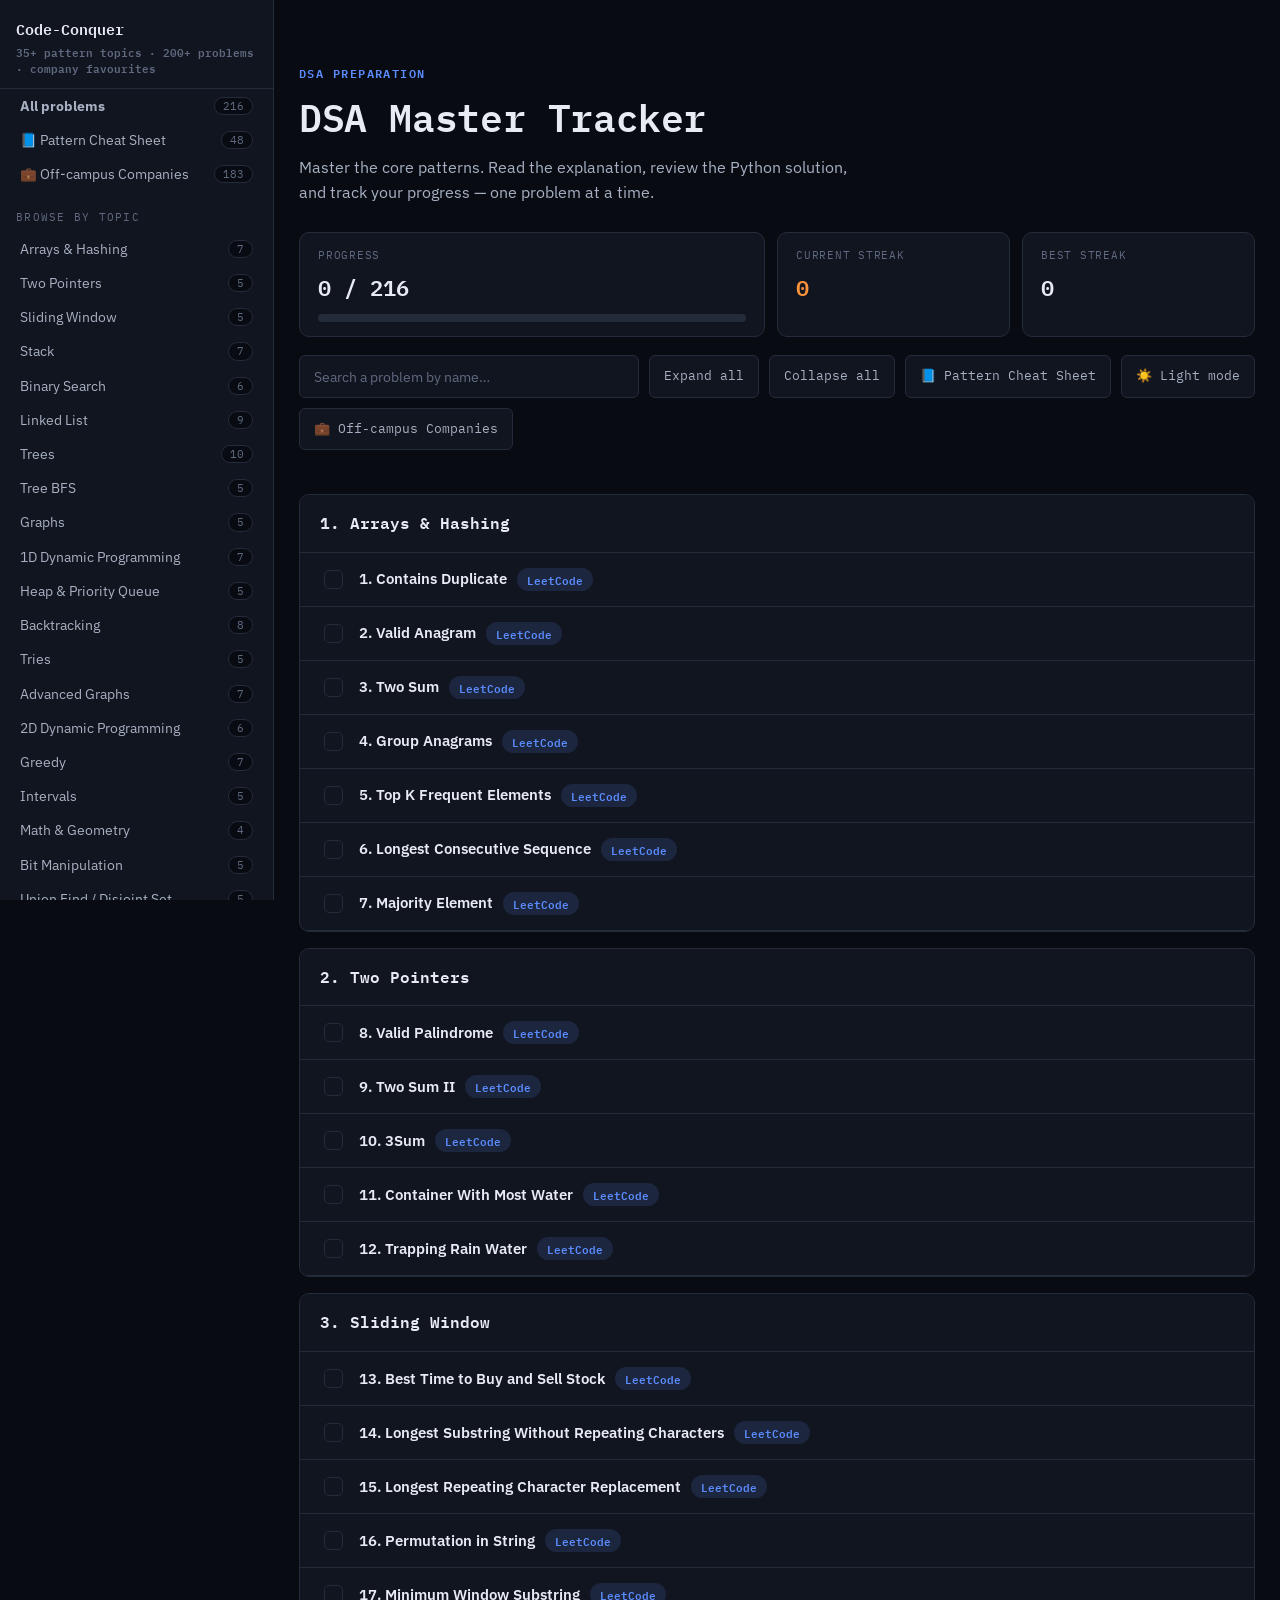
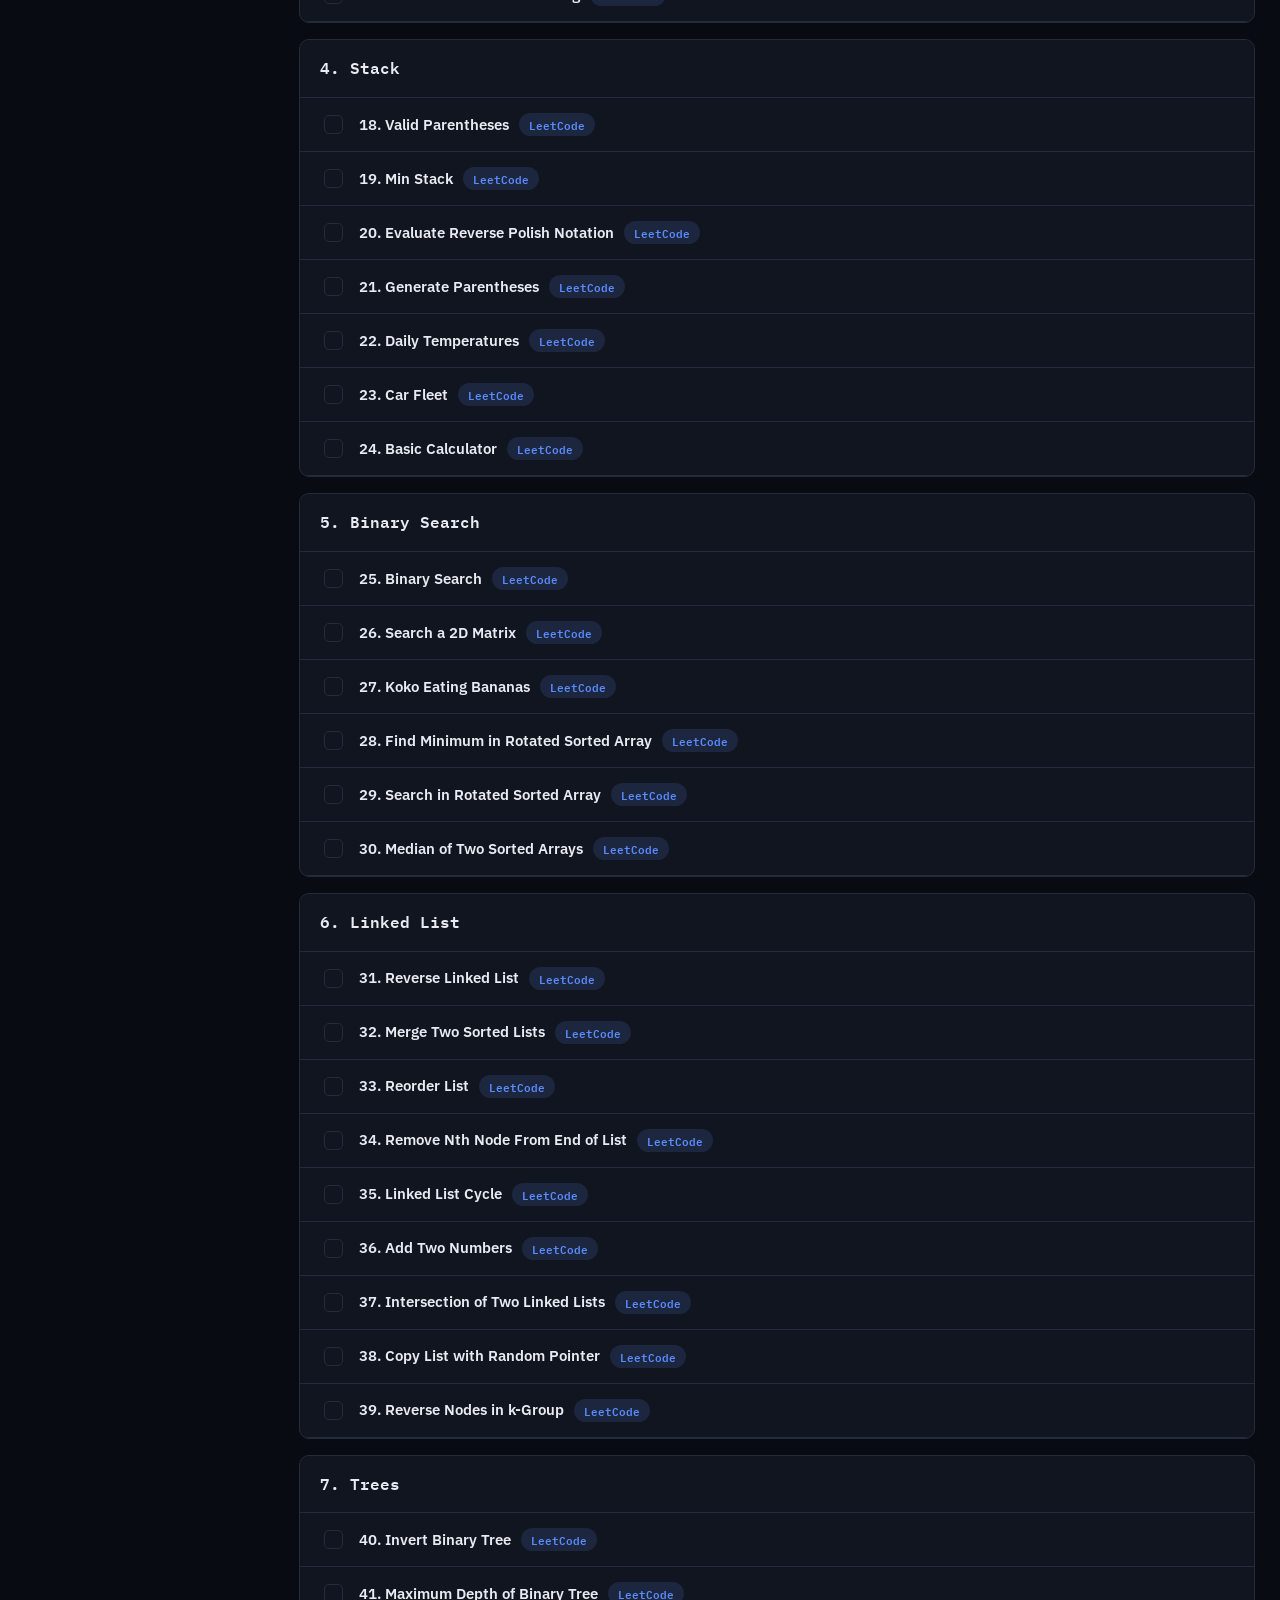
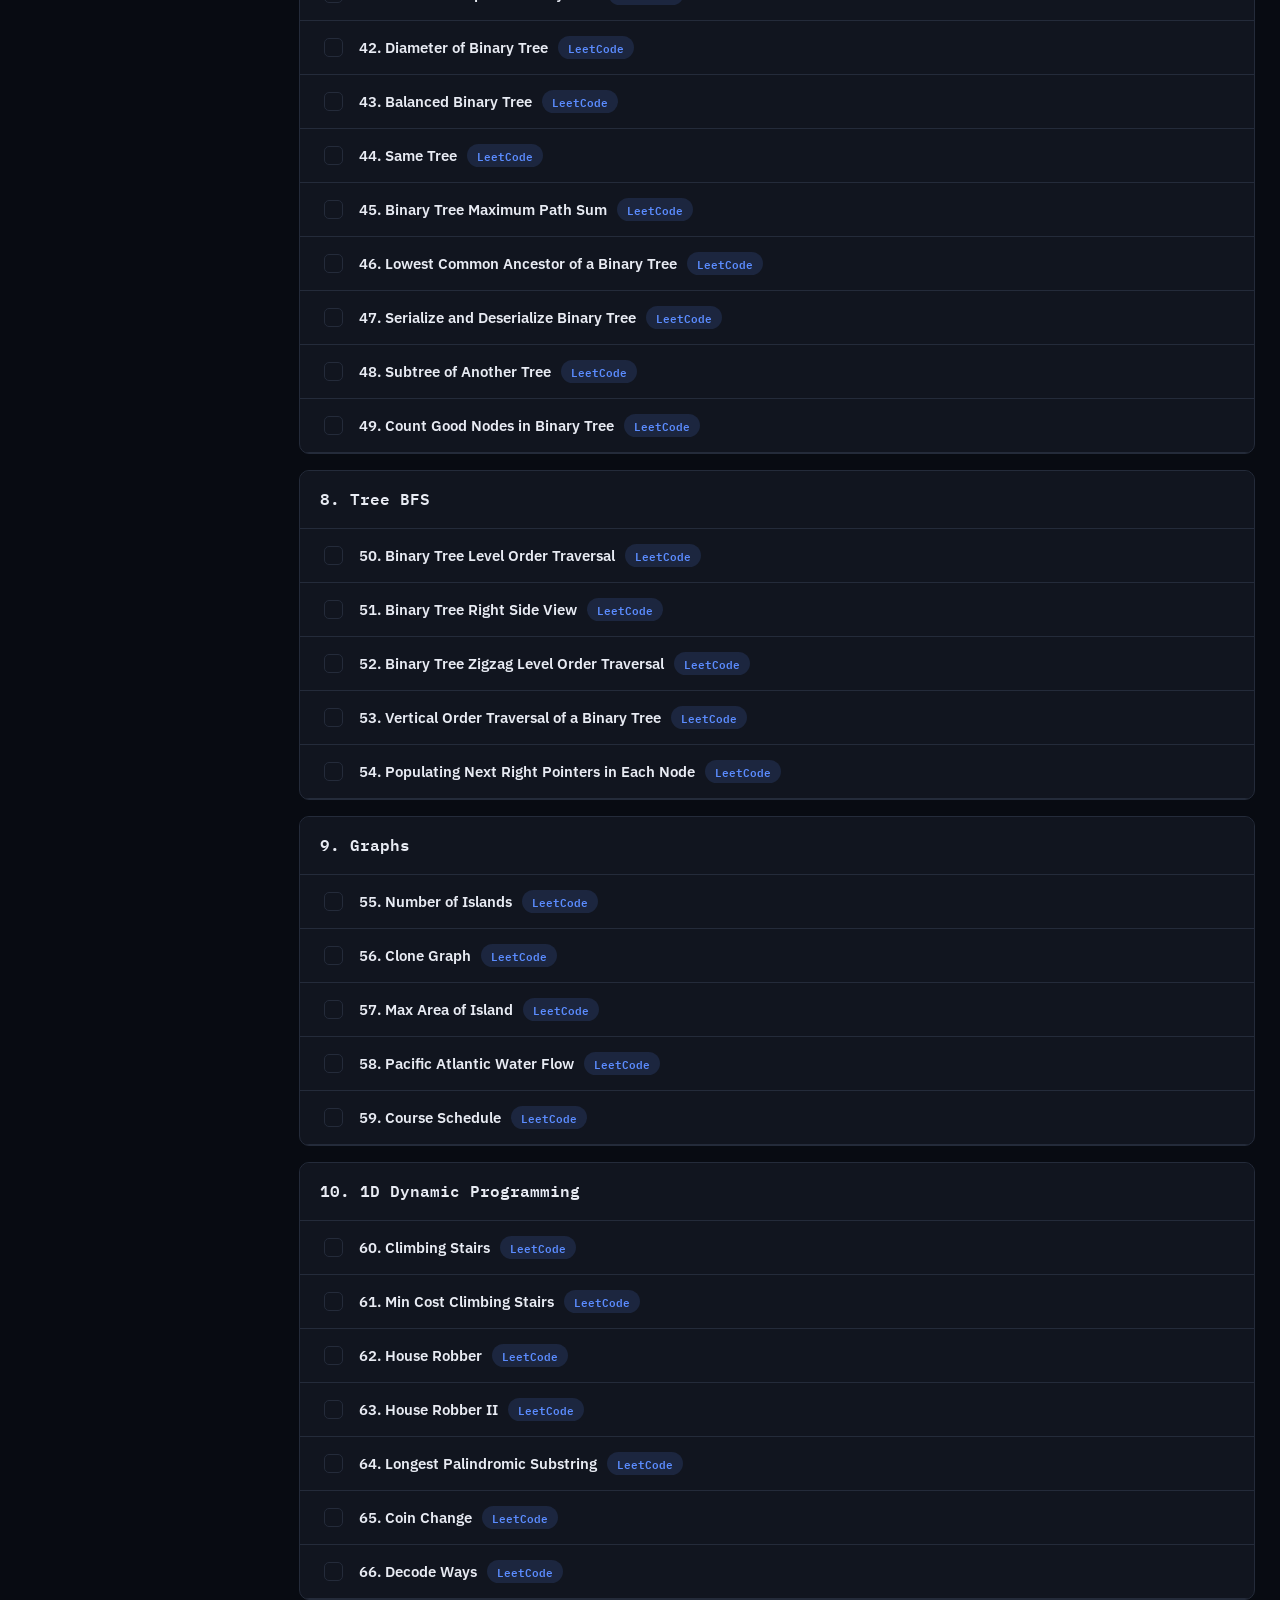
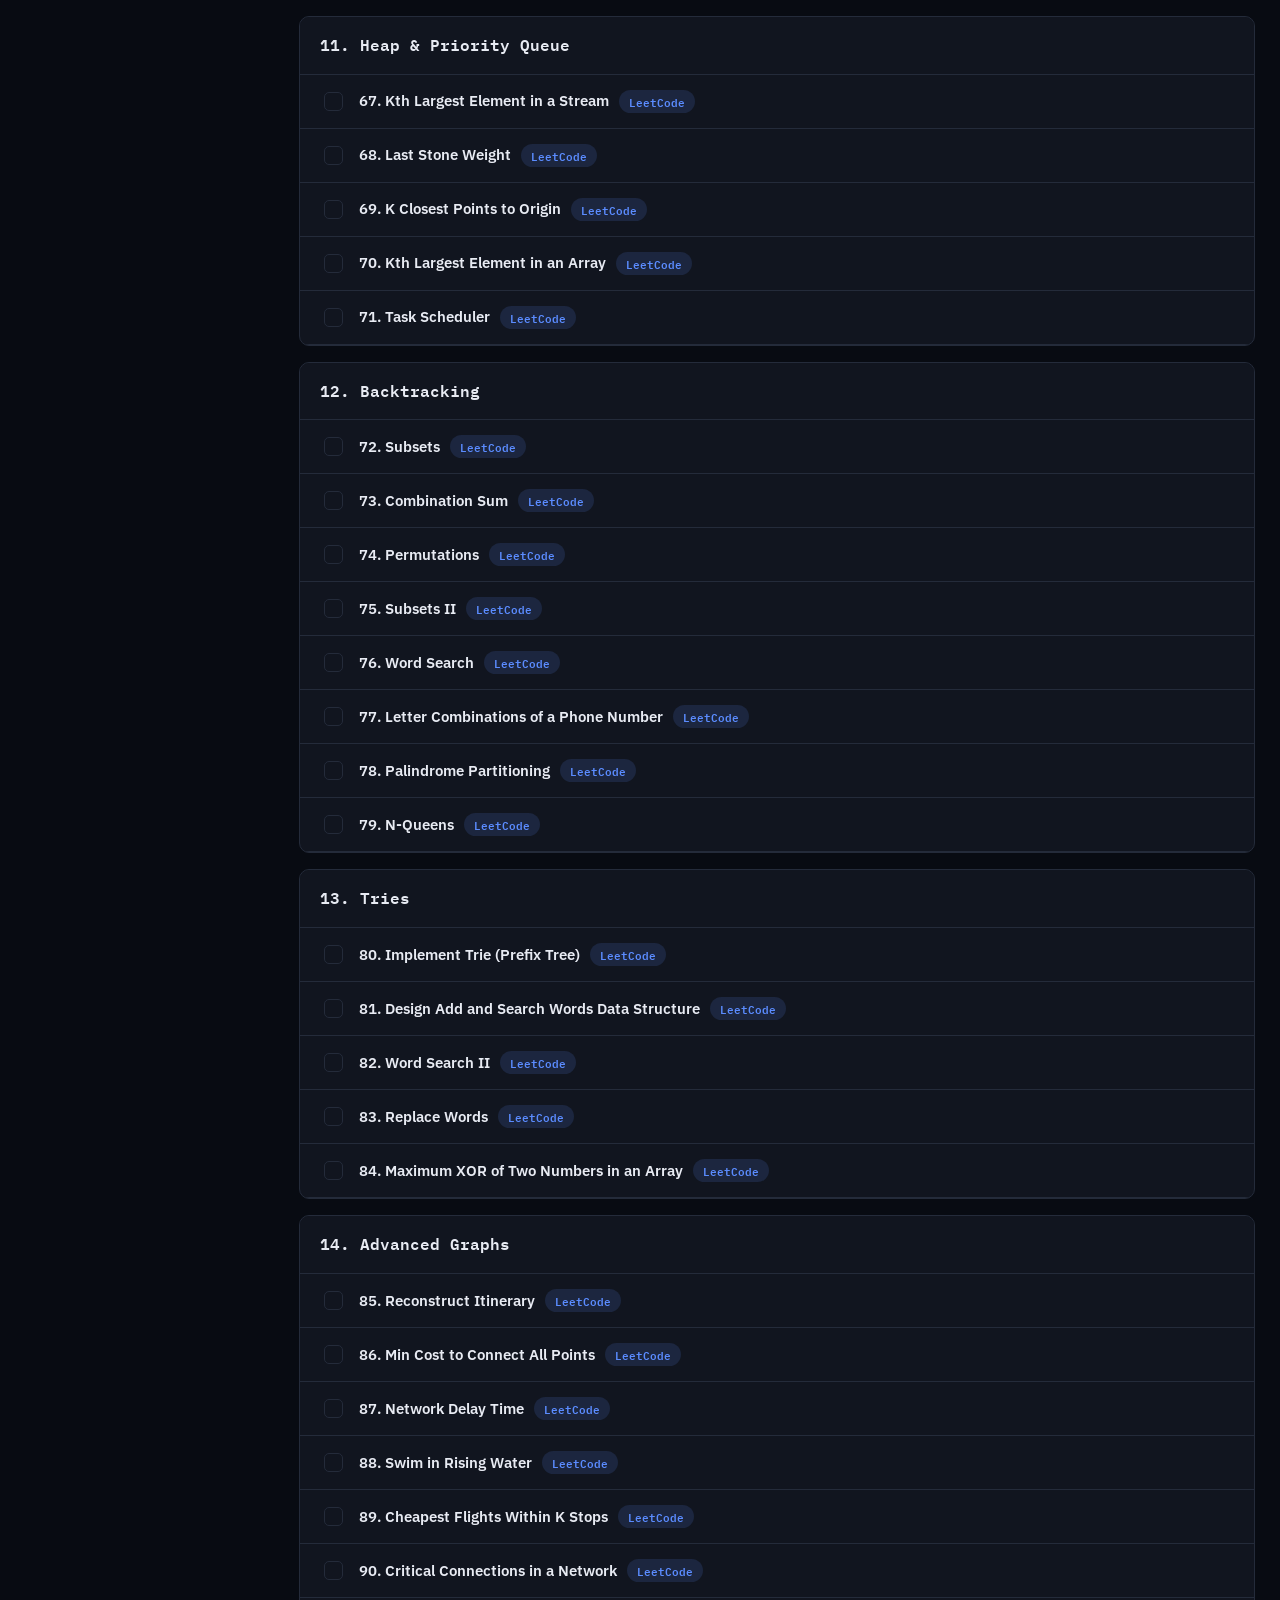
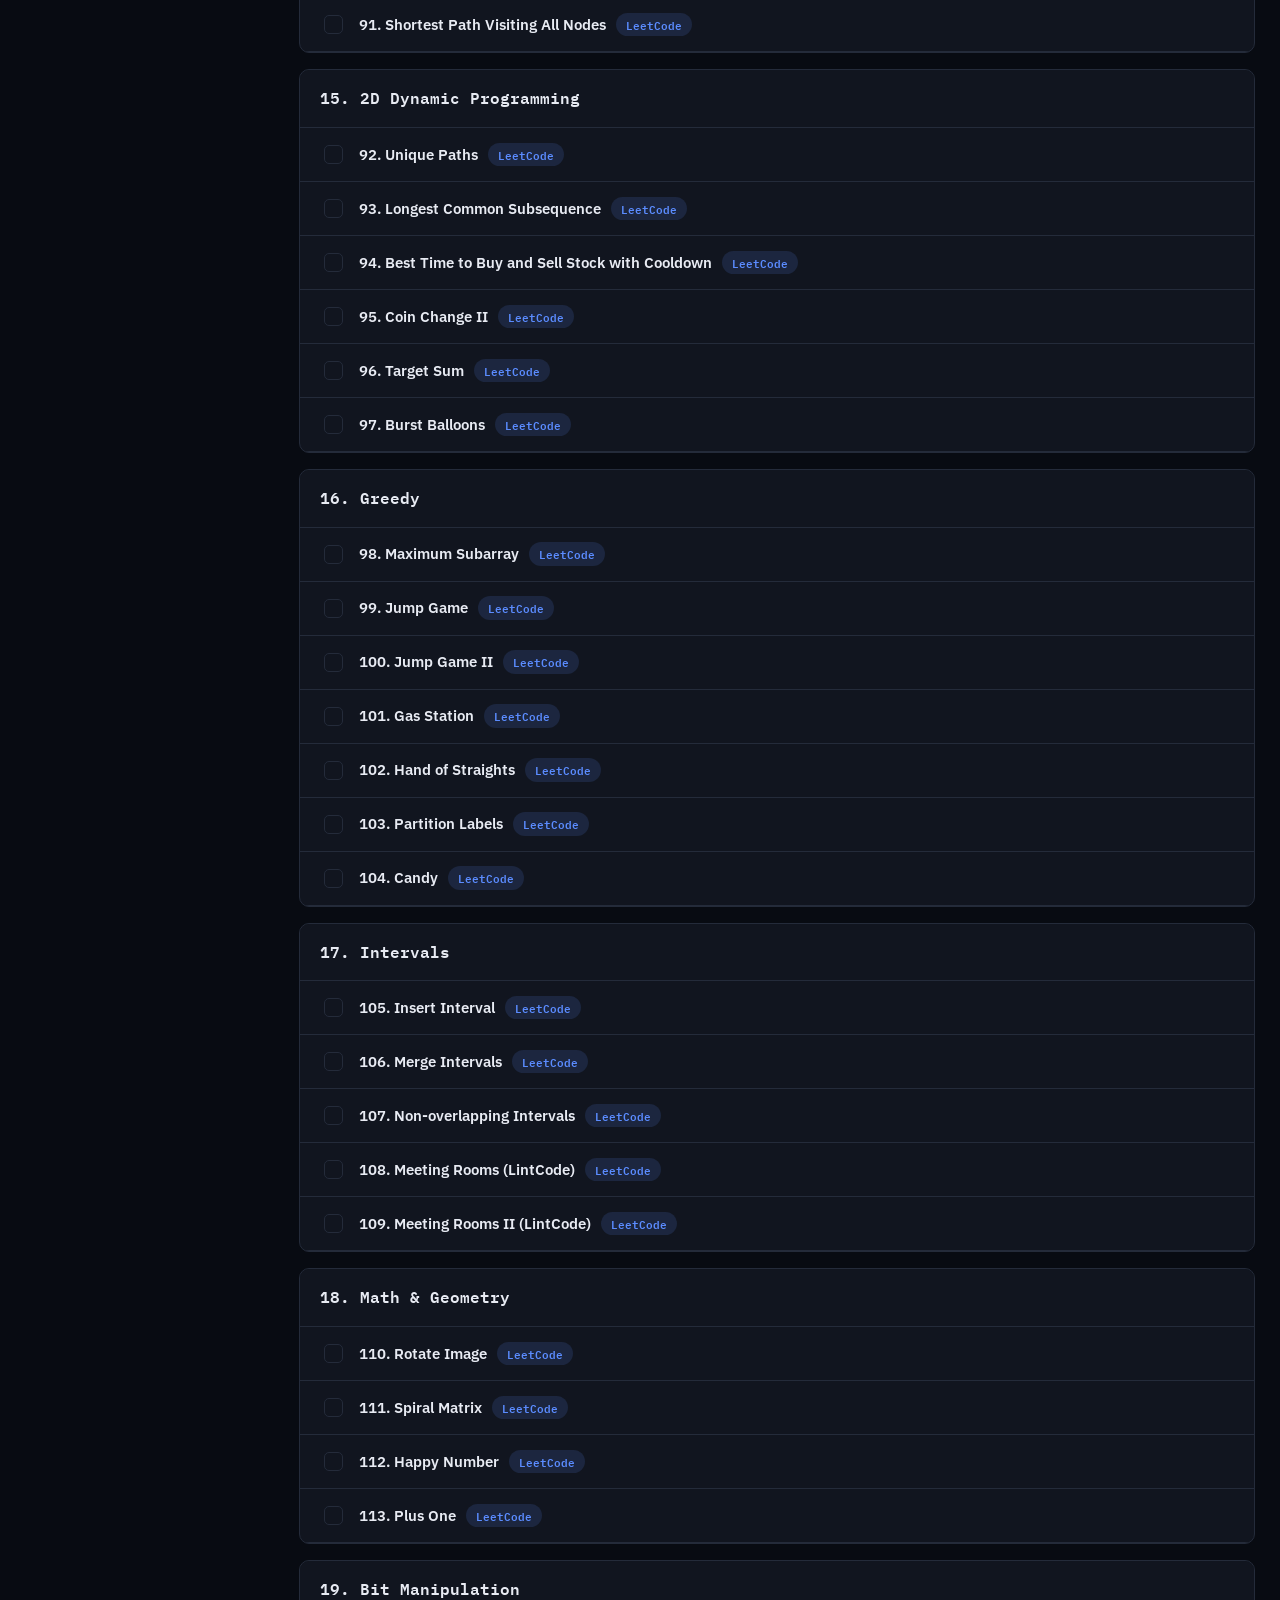
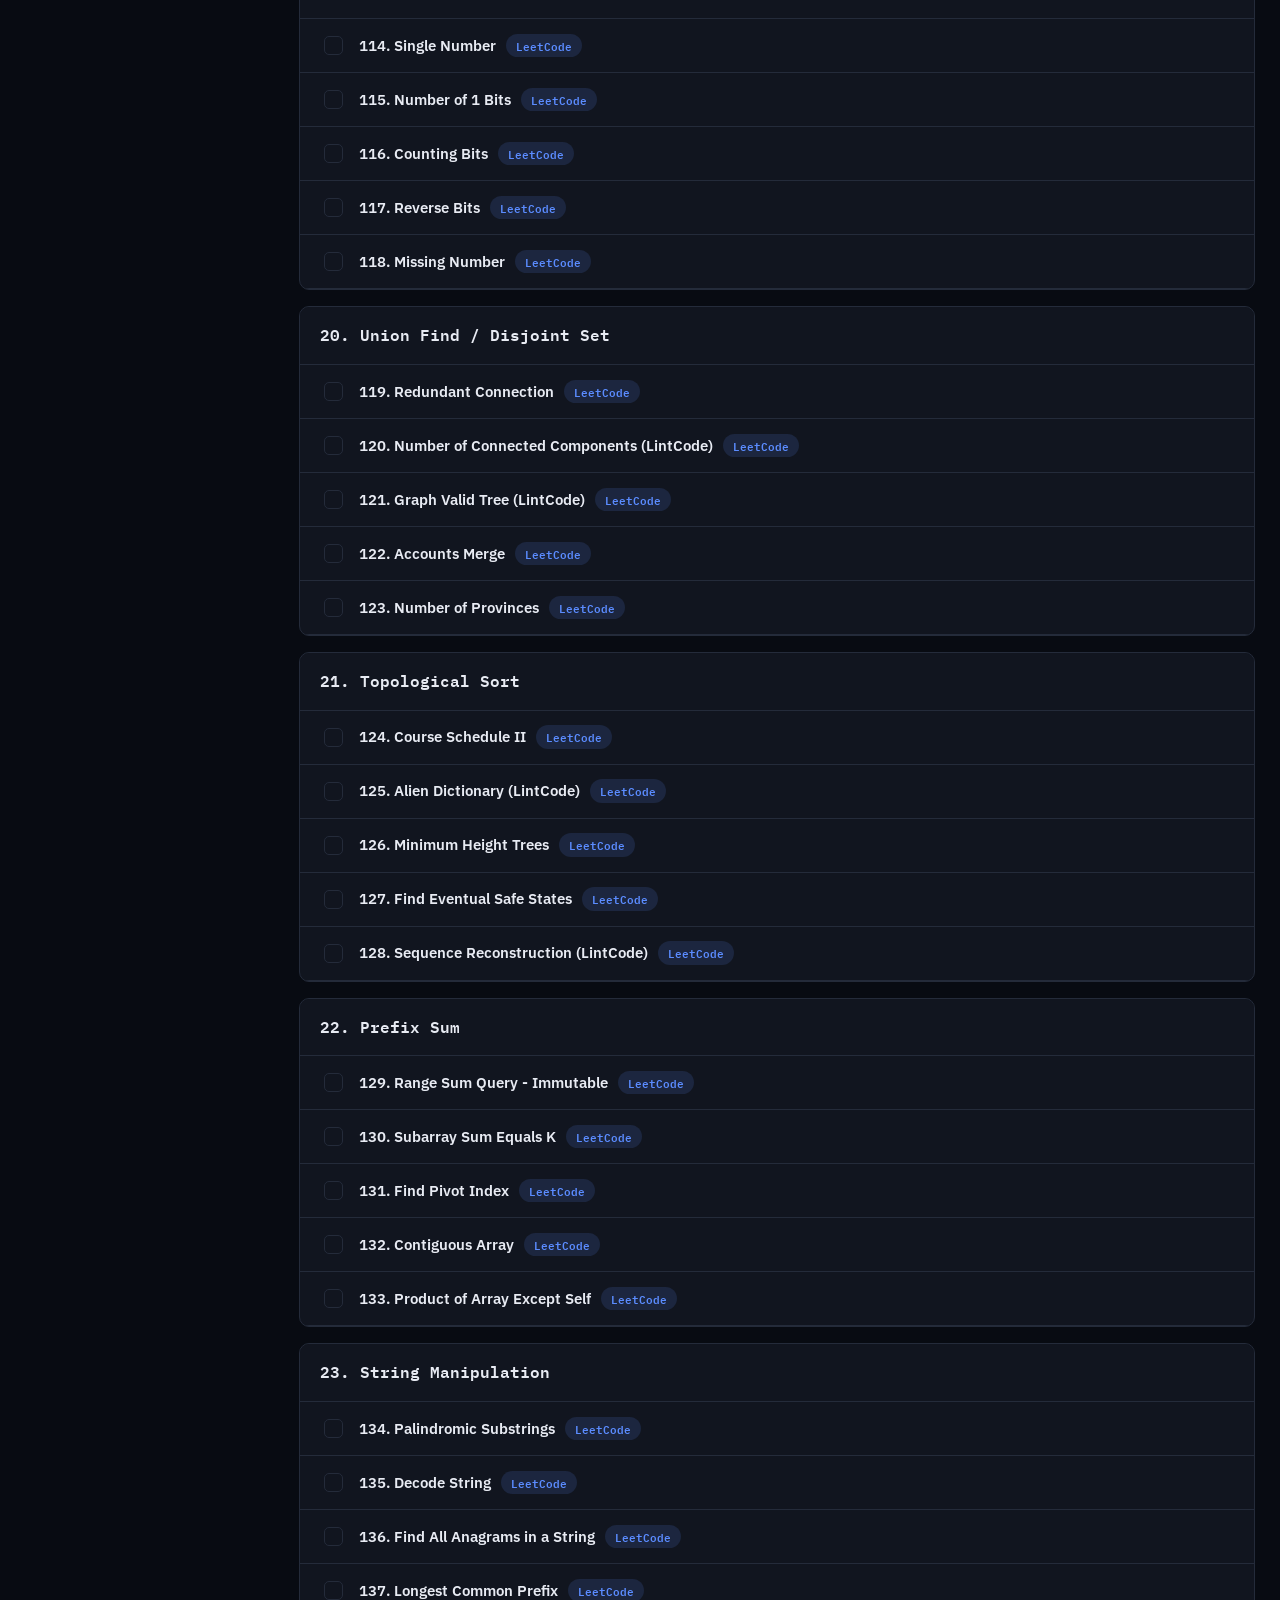
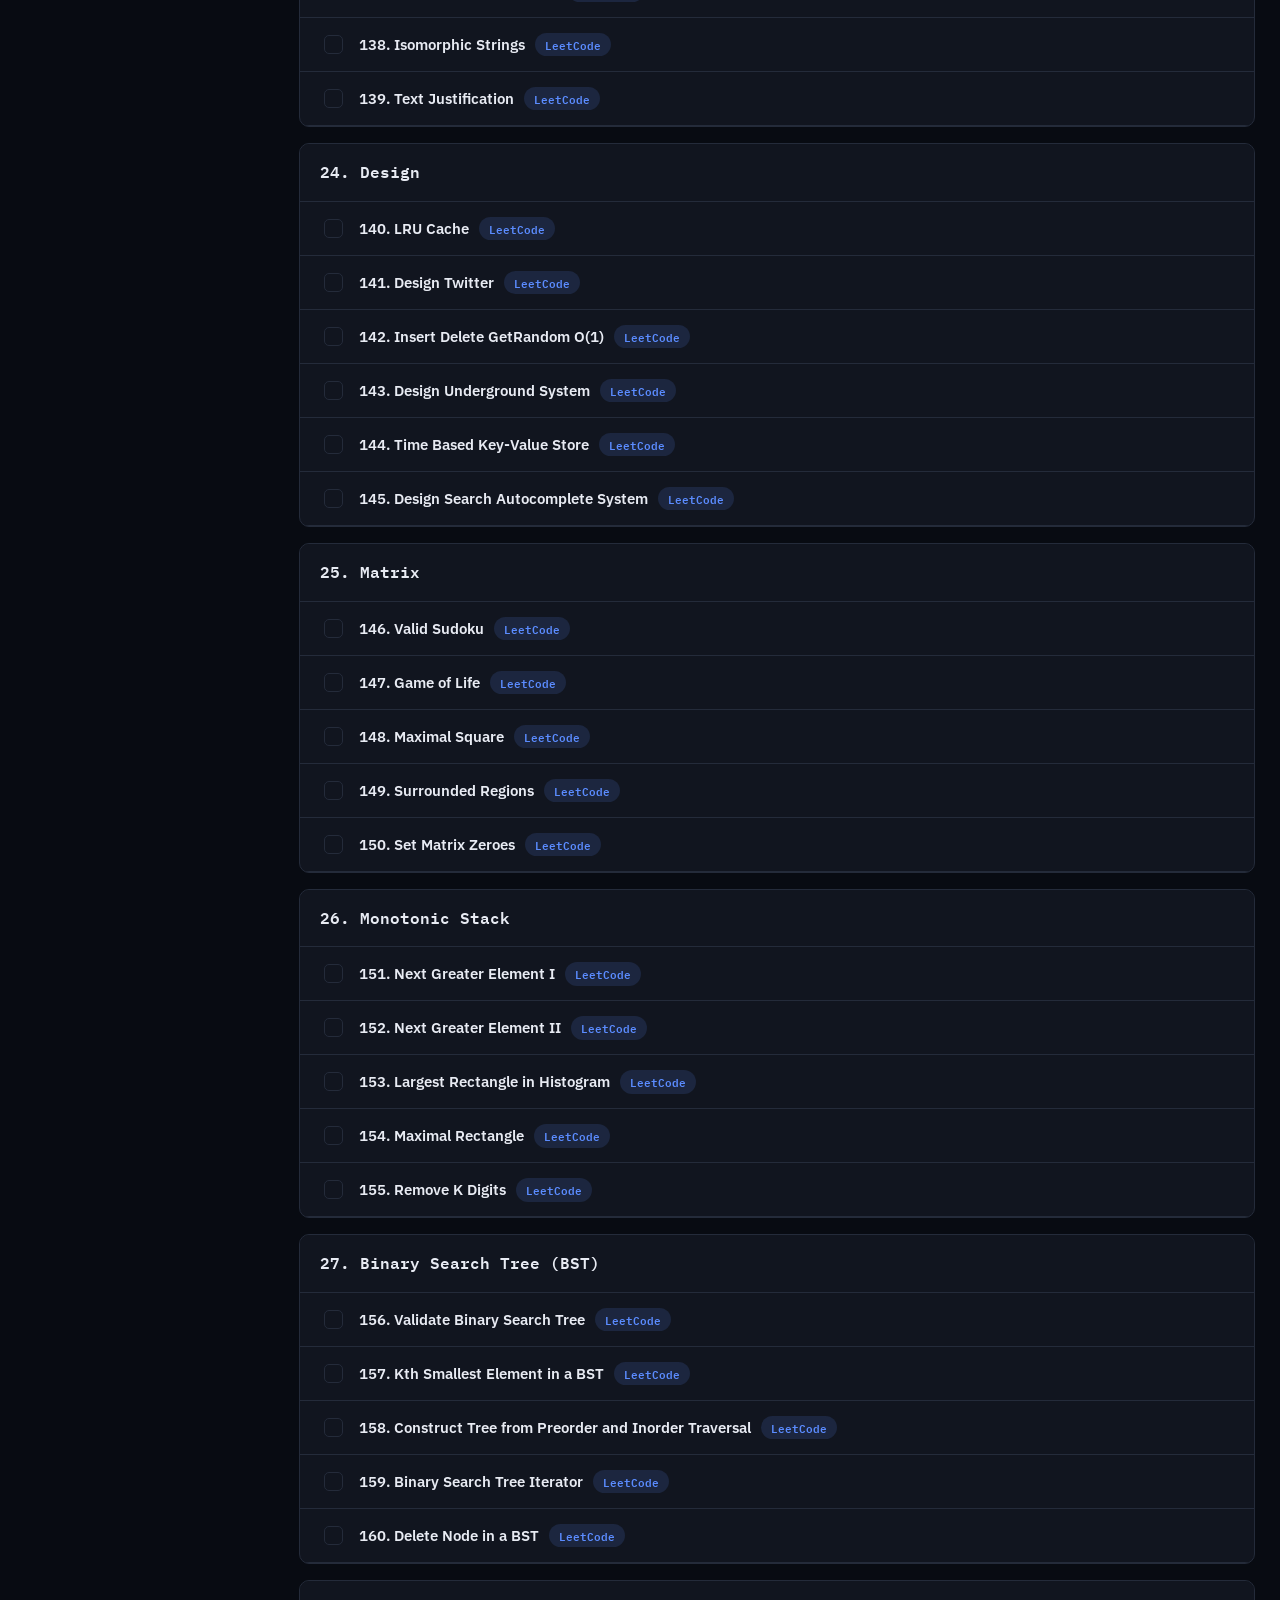
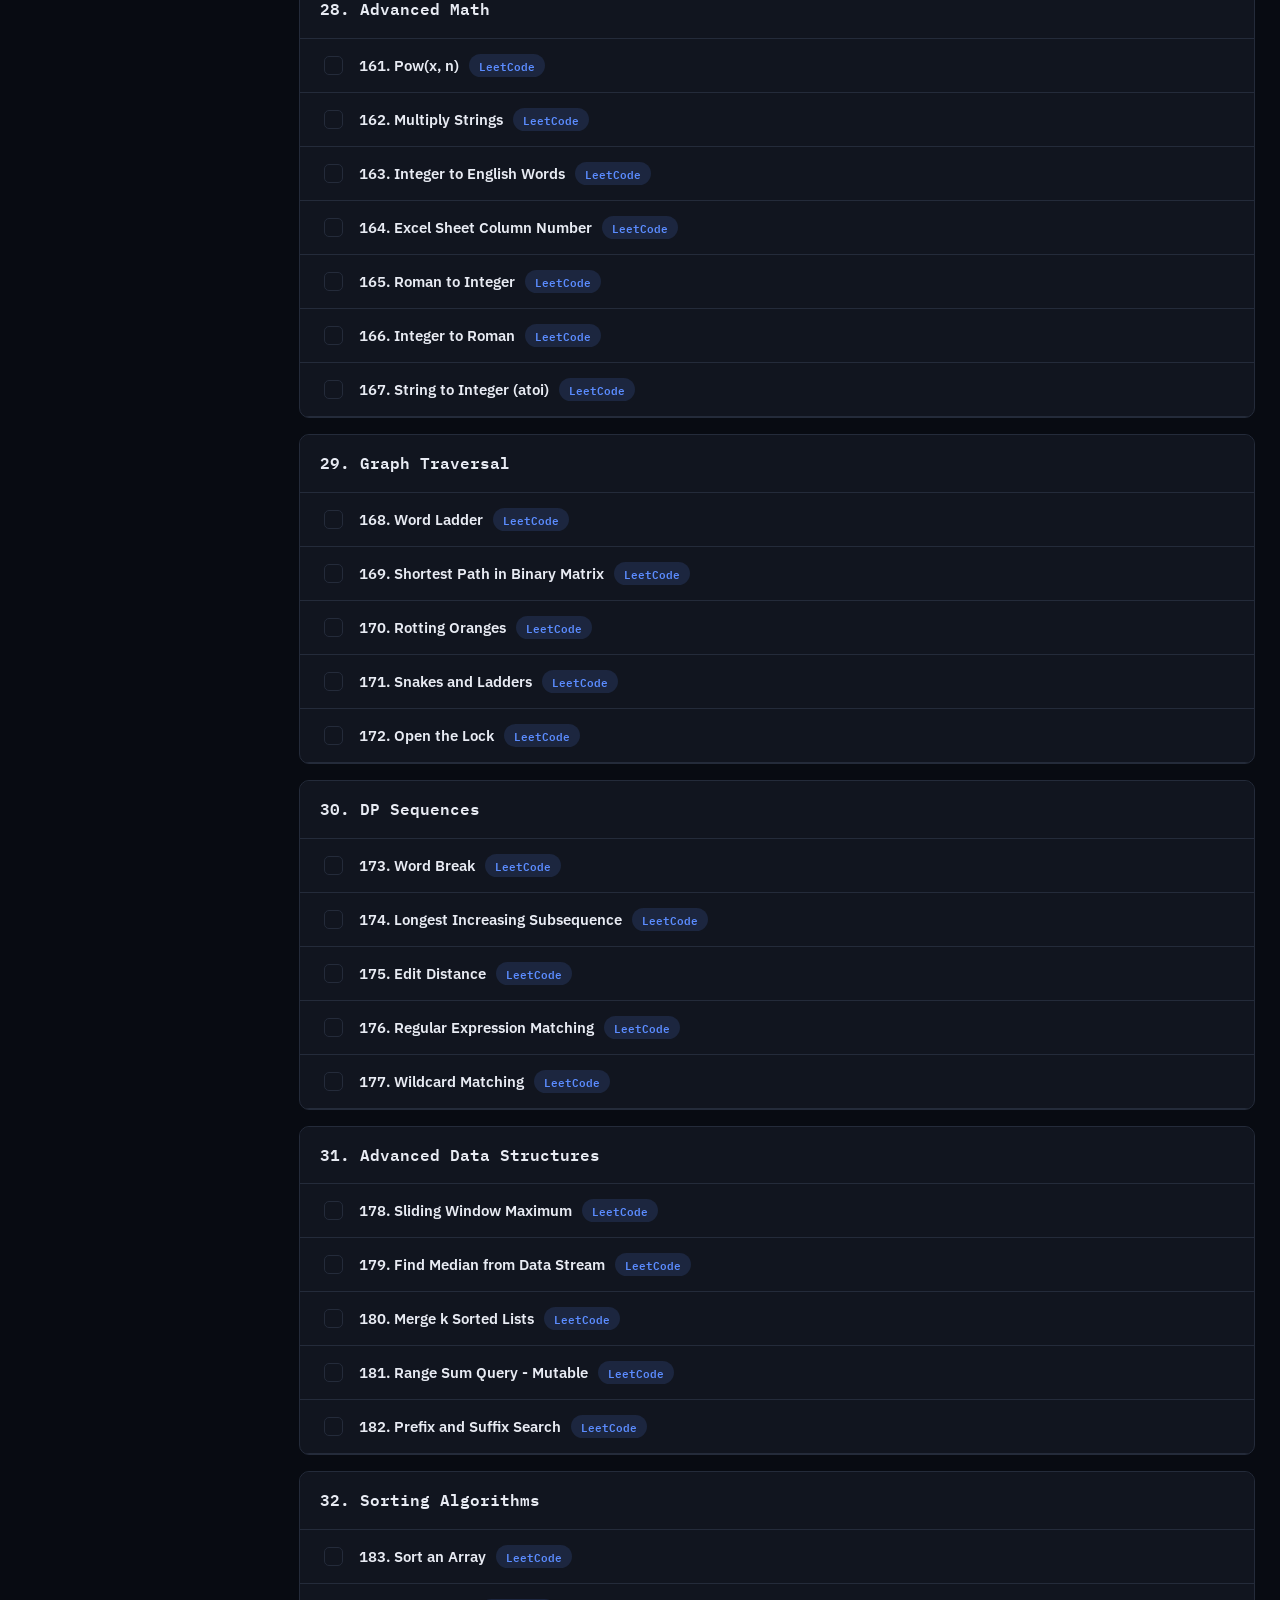
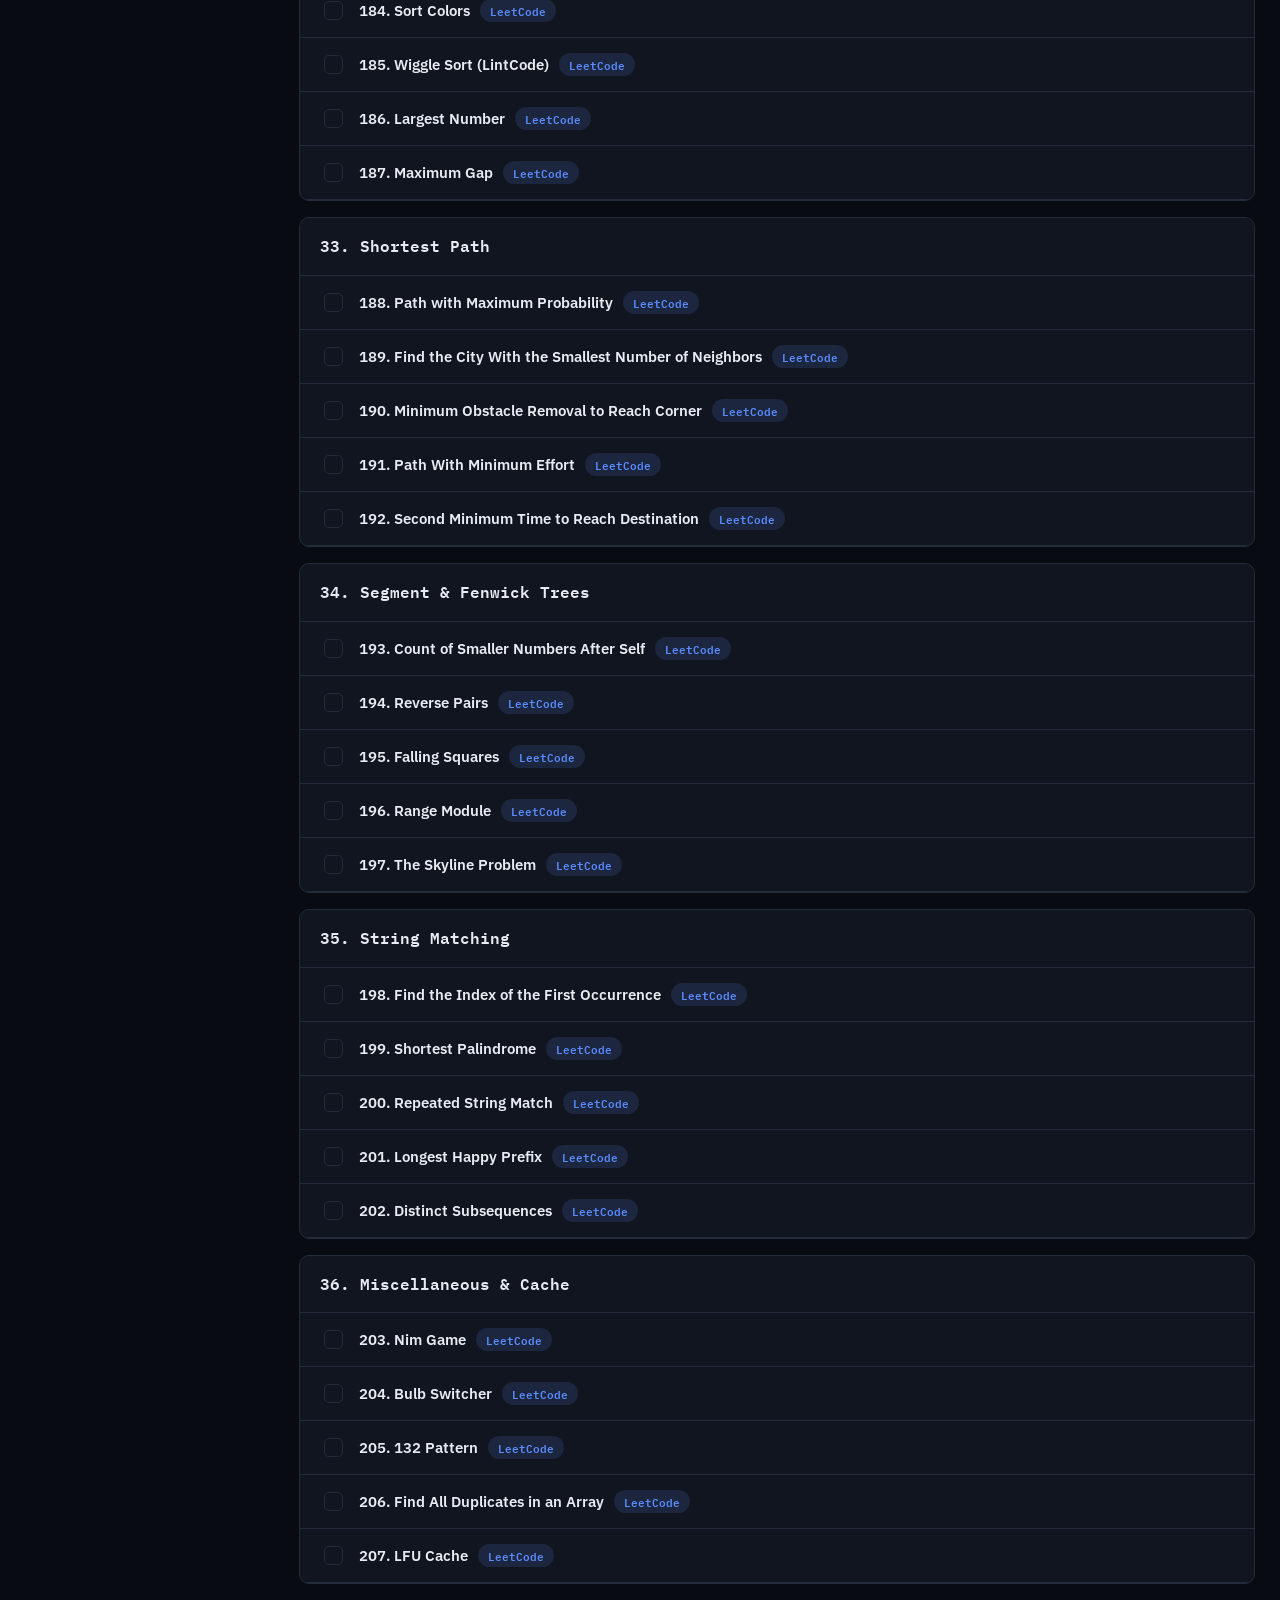
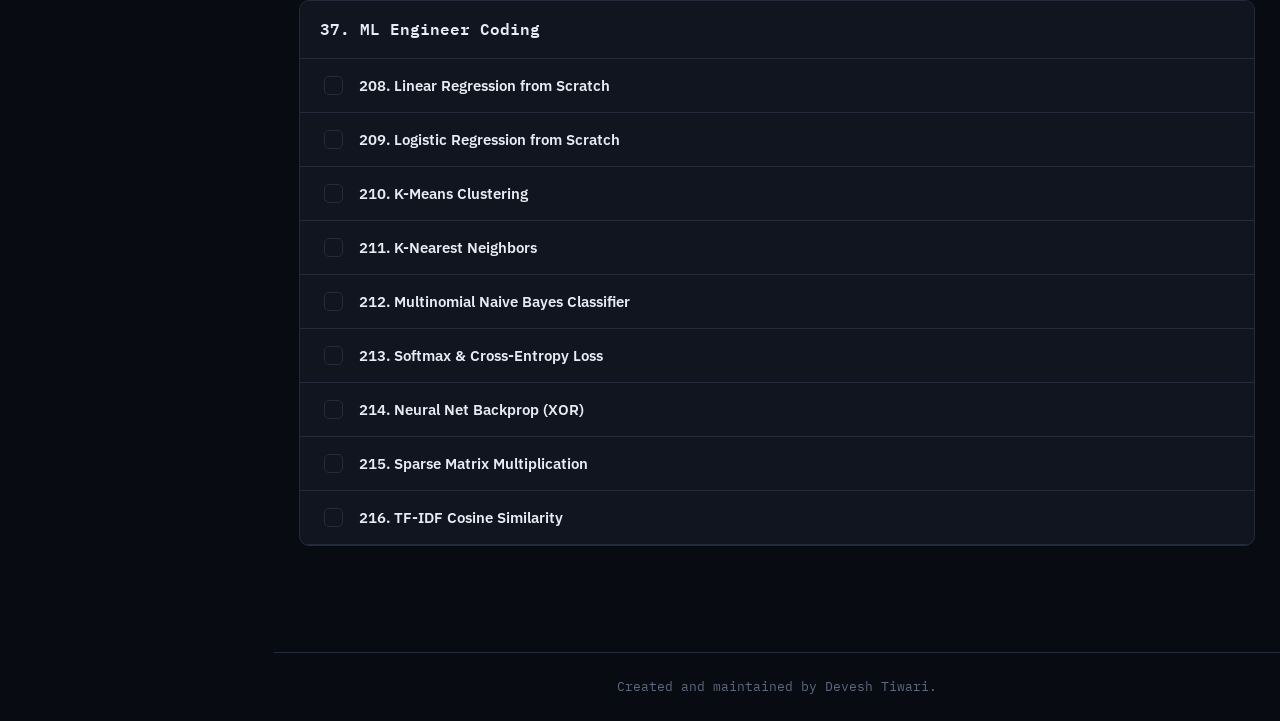
==== commit 7c1a2008: "done" ====
--- a/index.html
+++ b/index.html
@@ -919,6 +919,356 @@
         }
     </style>
 
+    <style>
+        /* ============ v4: BLACK / DARK theme ============ */
+        html {
+            background: var(--bg);
+        }
+
+        body {
+            transition: background .25s ease, color .25s ease;
+        }
+
+        /* dark palette (default for new visitors) */
+        html[data-theme='dark'] {
+            --bg: #080B12;
+            --surface: #11151F;
+            --border: #242B3A;
+            --ink: #E8EBF3;
+            --ink-2: #A7B0C2;
+            --ink-3: #5F6A80;
+            --accent: #5B8CFF;
+            --accent-soft: rgba(91, 140, 255, .14);
+            --success: #34D399;
+            --streak: #FB923C;
+            --code-bg: #0B0F18;
+            --code-text: #DFE6F3;
+        }
+
+        html[data-theme='dark'] body {
+            background: var(--bg);
+            color: var(--ink);
+        }
+
+        html[data-theme='dark'] .cheat-hero,
+        html[data-theme='dark'] .co-hero {
+            box-shadow: 0 1px 2px rgba(0, 0, 0, .4);
+        }
+
+        html[data-theme='dark'] .cc-framework .cc-body {
+            background: var(--surface);
+        }
+
+        html[data-theme='dark'] .chip-btn:hover {
+            background: #1D2434;
+            color: var(--accent);
+        }
+
+        html[data-theme='dark'] .cc-watch {
+            background: rgba(248, 113, 113, .10);
+            border-color: rgba(248, 113, 113, .28);
+            border-left-color: #F87171;
+        }
+
+        html[data-theme='dark'] .cc-watch b {
+            color: #F87171;
+        }
+
+        html[data-theme='dark'] .btn-ghost {
+            background: var(--surface);
+        }
+
+        html[data-theme='dark'] .controls-row input {
+            background: var(--surface);
+            color: var(--ink);
+        }
+
+        html[data-theme='dark'] input::placeholder {
+            color: var(--ink-3);
+        }
+
+        html[data-theme='dark'] #sidenav,
+        html[data-theme='dark'] .topic-section,
+        html[data-theme='dark'] .stat-card,
+        html[data-theme='dark'] #filter-banner {
+            box-shadow: none;
+        }
+
+        html[data-theme='dark'] details.cheat-card {
+            box-shadow: 0 1px 2px rgba(0, 0, 0, .35);
+        }
+
+        /* toggle button */
+        #theme-toggle {
+            white-space: nowrap;
+        }
+
+        /* force light output when printing */
+        @media print {
+
+            html,
+            html[data-theme='dark'] {
+                --bg: #F7F8FA;
+                --surface: #FFFFFF;
+                --border: #E4E7EC;
+                --ink: #0F1420;
+                --ink-2: #4B5565;
+                --ink-3: #8A94A6;
+                --accent: #1D4ED8;
+                --accent-soft: #EEF2FF;
+                --success: #15803D;
+                --streak: #C2410C;
+                --code-bg: #0F172A;
+                --code-text: #E2E8F0;
+            }
+        }
+
+        /* ============ v4: OFF-CAMPUS COMPANIES view ============ */
+        #companies-view {
+            display: none;
+        }
+
+        main.cheat-mode #companies-view,
+        main.companies-mode #cheat-view {
+            display: none !important;
+        }
+
+        main.companies-mode #app {
+            display: none;
+        }
+
+        main.companies-mode #companies-view {
+            display: block;
+        }
+
+        .co-hero {
+            margin: 4px 0 20px;
+            padding: 20px 22px 16px;
+            background: var(--surface);
+            border: 1px solid var(--border);
+            border-radius: 12px;
+        }
+
+        .co-hero h2 {
+            margin: 0 0 6px;
+            font-family: var(--font-mono);
+            font-size: 1.35rem;
+            font-weight: 600;
+        }
+
+        .co-hero p {
+            margin: 0;
+            color: var(--ink-2);
+            font-size: 14px;
+            max-width: 780px;
+            line-height: 1.6;
+        }
+
+        .co-hero .co-big {
+            font-family: var(--font-mono);
+            font-size: 15px;
+            margin-top: 10px;
+        }
+
+        .co-hero .co-big b {
+            color: var(--accent);
+        }
+
+        .co-tools {
+            display: flex;
+            gap: 8px;
+            flex-wrap: wrap;
+            margin-top: 14px;
+        }
+
+        #company-search {
+            flex: 1;
+            min-width: 220px;
+            font-family: var(--font-sans);
+            font-size: 14px;
+            background: var(--surface);
+            color: var(--ink);
+            border: 1px solid var(--border);
+            border-radius: 8px;
+            padding: 9px 13px;
+        }
+
+        #company-search:focus {
+            border-color: var(--accent);
+            outline: none;
+        }
+
+        .co-chip {
+            font-family: var(--font-mono);
+            font-size: 12px;
+            color: var(--ink-2);
+            background: var(--surface);
+            border: 1px solid var(--border);
+            border-radius: 99px;
+            padding: 6px 13px;
+            cursor: pointer;
+        }
+
+        .co-chip:hover {
+            border-color: var(--accent);
+            color: var(--accent);
+        }
+
+        .co-chip.on {
+            background: var(--accent);
+            border-color: var(--accent);
+            color: #fff;
+        }
+
+        .co-boards {
+            display: flex;
+            flex-wrap: wrap;
+            gap: 8px;
+            align-items: center;
+            margin: 14px 0 4px;
+            padding: 12px 14px;
+            border: 1px dashed var(--border);
+            border-radius: 10px;
+            background: var(--bg);
+        }
+
+        .co-boards .lbl {
+            font-family: var(--font-mono);
+            font-size: 10.5px;
+            letter-spacing: .12em;
+            text-transform: uppercase;
+            color: var(--ink-3);
+            margin-right: 4px;
+        }
+
+        .co-boards a {
+            font-size: 12.5px;
+            color: var(--accent);
+            text-decoration: none;
+            border: 1px solid var(--border);
+            background: var(--surface);
+            border-radius: 99px;
+            padding: 4px 11px;
+        }
+
+        .co-boards a:hover {
+            background: var(--accent);
+            color: #fff;
+        }
+
+        .co-group {
+            margin: 16px 0;
+        }
+
+        .co-group-title {
+            display: flex;
+            align-items: center;
+            gap: 10px;
+            font-family: var(--font-mono);
+            font-weight: 600;
+            font-size: 14.5px;
+            margin: 20px 2px 4px;
+            color: var(--ink);
+        }
+
+        .co-group-title .cnt {
+            font-family: var(--font-mono);
+            font-size: 10.5px;
+            color: var(--ink-3);
+            border: 1px solid var(--border);
+            border-radius: 99px;
+            padding: 1px 9px;
+        }
+
+        .co-grid {
+            display: grid;
+            grid-template-columns: repeat(auto-fill, minmax(245px, 1fr));
+            gap: 10px;
+        }
+
+        .co-card {
+            background: var(--surface);
+            border: 1px solid var(--border);
+            border-radius: 10px;
+            padding: 11px 13px;
+            display: flex;
+            flex-direction: column;
+            gap: 8px;
+        }
+
+        .co-card.applied {
+            border-color: var(--success);
+        }
+
+        .co-card .nm {
+            font-size: 13.5px;
+            font-weight: 600;
+            color: var(--ink);
+            line-height: 1.3;
+        }
+
+        .co-card .links {
+            display: flex;
+            align-items: center;
+            gap: 7px;
+            margin-top: auto;
+            flex-wrap: wrap;
+        }
+
+        .co-btn-careers {
+            font-family: var(--font-mono);
+            font-size: 11px;
+            color: var(--accent);
+            border: 1px solid var(--accent);
+            background: var(--accent-soft);
+            border-radius: 7px;
+            padding: 5px 10px;
+            text-decoration: none;
+        }
+
+        .co-btn-careers:hover {
+            background: var(--accent);
+            color: #fff;
+        }
+
+        .co-btn-app {
+            font-family: var(--font-mono);
+            font-size: 11px;
+            color: var(--ink-3);
+            border: 1px solid var(--border);
+            background: transparent;
+            border-radius: 7px;
+            padding: 5px 10px;
+            cursor: pointer;
+            margin-left: auto;
+        }
+
+        .co-btn-app:hover {
+            border-color: var(--success);
+            color: var(--success);
+        }
+
+        .co-card.applied .co-btn-app {
+            color: #fff;
+            background: var(--success);
+            border-color: var(--success);
+        }
+
+        #co-no-results {
+            font-family: var(--font-mono);
+            color: var(--ink-3);
+            padding: 10px 2px;
+        }
+    </style>
+    <script>
+        (function () {
+            try {
+                var t = localStorage.getItem('cc-theme');
+                var dark = t ? t === 'dark' : true;   /* default: black mode */
+                document.documentElement.setAttribute('data-theme', dark ? 'dark' : 'light');
+            } catch (e) { document.documentElement.setAttribute('data-theme', 'dark'); }
+        })();
+    </script>
 </head>
 
 <body>
@@ -1749,8 +2099,223 @@
             });
         })();
 
+
+        // ============ v4: dark/black theme + off-campus companies view ============
+        (function () {
+            'use strict';
+            const COMPANIES = { "MAANG & Big Tech": [["Google", "https://careers.google.com"], ["Meta", "https://www.meta.com/careers"], ["Amazon", "https://www.amazon.jobs"], ["Apple", "https://jobs.apple.com"], ["Microsoft", "https://careers.microsoft.com"], ["Netflix", "https://jobs.netflix.com"], ["Nvidia", "https://www.nvidia.com/en-us/about-nvidia/careers"], ["Adobe", "https://www.adobe.com/careers.html"], ["Salesforce", "https://www.salesforce.com/company/careers"], ["Uber", "https://www.uber.com/us/en/careers"], ["LinkedIn", "https://careers.linkedin.com"], ["X (Twitter)", "https://about.x.com/careers"], ["Oracle", "https://www.oracle.com/careers"], ["IBM", "https://www.ibm.com/employment"], ["SAP", "https://www.sap.com/corporate/en/company/jobs.html"]], "AI & ML Labs": [["OpenAI", "https://openai.com/careers"], ["Anthropic", "https://www.anthropic.com/careers"], ["xAI", "https://x.ai/careers"], ["Google DeepMind", "https://deepmind.google/about/careers"], ["Cohere", "https://cohere.com/careers"], ["Hugging Face", "https://huggingface.co/careers"], ["Mistral AI", "https://mistral.ai/careers"], ["Stability AI", "https://stability.ai/careers"], ["Perplexity AI", "https://www.perplexity.ai/careers"], ["Scale AI", "https://scale.com/careers"], ["Pinecone", "https://www.pinecone.io/careers"], ["Weights & Biases", "https://wandb.ai/careers"], ["Together AI", "https://www.together.ai/careers"], ["Databricks", "https://www.databricks.com/company/careers"], ["Snowflake", "https://www.snowflake.com/careers"], ["Dataiku", "https://www.dataiku.com/company/careers"], ["Cursor (Anysphere)", "https://cursor.com/careers"], ["Runway", "https://runwayml.com/careers"]], "Global Product & SaaS": [["Atlassian", "https://www.atlassian.com/company/careers"], ["Shopify", "https://www.shopify.com/careers"], ["Stripe", "https://stripe.com/jobs"], ["Block (Square)", "https://block.xyz/careers"], ["Pinterest", "https://www.pinterestcareers.com"], ["Snap", "https://www.snap.com/en-US/jobs"], ["Dropbox", "https://www.dropbox.com/jobs"], ["Airbnb", "https://careers.airbnb.com"], ["DoorDash", "https://careers.doordash.com"], ["Miro", "https://miro.com/careers"], ["PayPal", "https://www.paypal.com/careers"], ["Intuit", "https://www.intuit.com/careers"], ["ServiceNow", "https://www.servicenow.com/careers"], ["Workday", "https://www.workday.com/careers"], ["Twilio", "https://www.twilio.com/company/jobs"], ["Zoom", "https://zoom.com/careers"], ["Box", "https://www.box.com/careers"], ["Asana", "https://asana.com/jobs"], ["Notion", "https://www.notion.so/careers"], ["Canva", "https://www.lifeatcanva.com"], ["Figma", "https://www.figma.com/careers"], ["HashiCorp", "https://www.hashicorp.com/careers"], ["Confluent", "https://www.confluent.io/careers"], ["MongoDB", "https://www.mongodb.com/careers"], ["Elastic", "https://www.elastic.co/careers"], ["Datadog", "https://www.datadoghq.com/careers"], ["Okta", "https://www.okta.com/company/careers"], ["Cloudflare", "https://www.cloudflare.com/careers"], ["CrowdStrike", "https://www.crowdstrike.com/careers"], ["Grammarly", "https://www.grammarly.com/jobs"], ["Duolingo", "https://careers.duolingo.com"]], "Indian Product & Unicorns": [["Flipkart", "https://www.flipkartcareers.com"], ["Swiggy", "https://careers.swiggy.com"], ["Zomato", "https://www.zomato.com/careers"], ["Meesho", "https://www.meesho.com/careers"], ["Myntra", "https://careers.myntra.com"], ["PhonePe", "https://www.phonepe.com/careers"], ["Paytm", "https://www.paytm.com/careers"], ["CRED", "https://cred.club/careers"], ["Razorpay", "https://razorpay.com/jobs"], ["Zerodha", "https://zerodha.com/careers"], ["Groww", "https://groww.in/careers"], ["Nykaa", "https://www.nykaa.com/careers"], ["Ola", "https://careers.olacabs.com"], ["OYO", "https://www.oyorooms.com/careers"], ["Dream11", "https://www.dream11.com/careers"], ["PolicyBazaar", "https://www.policybazaar.com/careers"], ["Udaan", "https://udaan.com/careers"], ["ShareChat", "https://careers.sharechat.com"], ["InMobi", "https://www.inmobi.com/careers"], ["Freshworks", "https://www.freshworks.com/company/careers"], ["Postman", "https://www.postman.com/company/careers"], ["BrowserStack", "https://www.browserstack.com/careers"], ["Zoho", "https://www.zoho.com/careers.html"], ["HackerRank", "https://www.hackerrank.com/careers"], ["Chargebee", "https://www.chargebee.com/careers"], ["Hasura", "https://hasura.io/careers"], ["Juspay", "https://juspay.in/careers"], ["Zeta", "https://zeta.tech/careers"], ["Zepto", "https://www.zepto.com/careers"], ["Blinkit", "https://blinkit.com/careers"], ["upGrad", "https://www.upgrad.com/careers"], ["Unacademy", "https://unacademy.com/careers"], ["Vedantu", "https://www.vedantu.com/careers"], ["Curefit", "https://www.cure.fit/careers"], ["Jupiter", "https://jupiter.money/careers"], ["Navi", "https://navi.com/careers"], ["Games24x7", "https://www.games24x7.com/careers"], ["Spinny", "https://www.spinny.com/careers"]], "Banks, Fintech & Quant": [["JPMorgan Chase", "https://careers.jpmorgan.com"], ["Goldman Sachs", "https://www.goldmansachs.com/careers"], ["Morgan Stanley", "https://www.morganstanley.com/careers"], ["Citigroup", "https://www.citigroup.com/careers"], ["Barclays", "https://home.barclays/careers"], ["Deutsche Bank", "https://www.db.com/careers"], ["Wells Fargo", "https://www.wellsfargo.com/about/careers"], ["American Express", "https://www.americanexpress.com/en-us/careers"], ["BlackRock", "https://careers.blackrock.com"], ["Bloomberg", "https://www.bloomberg.com/company/careers"], ["Citadel", "https://www.citadel.com/careers"], ["Jane Street", "https://www.janestreet.com/join-jane-street"], ["Optiver", "https://www.optiver.com/careers"], ["Tower Research", "https://www.tower-research.com/careers"], ["WorldQuant", "https://www.worldquant.com/careers"], ["DE Shaw", "https://www.deshaw.com/careers"], ["Two Sigma", "https://www.twosigma.com/careers"], ["Hudson River Trading", "https://www.hrt.co/careers"], ["HDFC Bank", "https://careers.hdfcbank.com"], ["ICICI Bank", "https://www.icicicareers.com"], ["Bajaj Finserv", "https://www.bajajfinserv.in/careers"], ["PayU", "https://payu.com/careers"]], "IT Services & GCCs (off-campus friendly)": [["TCS", "https://www.tcs.com/careers"], ["Infosys", "https://www.infosys.com/careers"], ["Wipro", "https://careers.wipro.com"], ["HCLTech", "https://www.hcltech.com/careers"], ["Tech Mahindra", "https://careers.techmahindra.com"], ["Cognizant", "https://www.cognizant.com/careers"], ["Accenture", "https://www.accenture.com/in-en/careers"], ["Capgemini", "https://www.capgemini.com/careers"], ["LTIMindtree", "https://www.ltimindtree.com/careers"], ["Mphasis", "https://www.mphasis.com/careers"], ["DXC Technology", "https://dxc.com/us/en/careers"], ["Persistent", "https://www.persistent.com/careers"], ["Coforge", "https://www.coforge.com/careers"], ["Hexaware", "https://www.hexaware.com/careers"], ["Zensar", "https://www.zensar.com/careers"], ["UST", "https://www.ust.com/careers"], ["EPAM", "https://www.epam.com/careers"], ["Globant", "https://www.globant.com/careers"], ["Publicis Sapient", "https://www.publicissapient.com/careers"], ["GlobalLogic", "https://www.globallogic.com/careers"], ["Brillio", "https://www.brillio.com/careers"], ["Virtusa", "https://www.virtusa.com/careers"], ["Happiest Minds", "https://www.happiestminds.com/careers"], ["Nagarro", "https://www.nagarro.com/careers"], ["Thoughtworks", "https://www.thoughtworks.com/careers"], ["Cvent", "https://www.cvent.com/careers"], ["Fractal", "https://fractal.ai/careers"], ["Quantiphi", "https://quantiphi.com/careers"], ["Tiger Analytics", "https://www.tigeranalytics.com/careers"], ["Tredence", "https://www.tredence.com/careers"]], "Gaming, Media & Entertainment": [["Roblox", "https://corp.roblox.com/careers"], ["Epic Games", "https://www.epicgames.com/site/en-US/careers"], ["Riot Games", "https://www.riotgames.com/en/work-with-us"], ["Unity", "https://unity.com/careers"], ["Electronic Arts", "https://www.ea.com/careers"], ["Ubisoft", "https://www.ubisoft.com/en-US/company/careers"], ["Spotify", "https://www.lifeatspotify.com"], ["Disney+ Hotstar", "https://careers.hotstar.com"], ["Nazara", "https://www.nazara.com/careers"], ["JetSynthesys", "https://www.jetsynthesys.com/careers"], ["Supercell", "https://supercell.com/en/careers"], ["Take-Two Interactive", "https://www.take2games.com/careers"]], "Hardware, Semiconductors & Auto R&D": [["Intel", "https://www.intel.com/content/www/us/en/jobs/careers.html"], ["AMD", "https://www.amd.com/en/corporate/careers"], ["Qualcomm", "https://www.qualcomm.com/company/careers"], ["Broadcom", "https://www.broadcom.com/company/careers"], ["Texas Instruments", "https://careers.ti.com"], ["Micron", "https://www.micron.com/careers"], ["Arm", "https://www.arm.com/company/careers"], ["Samsung R&D India", "https://research.samsung.com/sri-bengaluru"], ["Bosch", "https://www.bosch.in/careers"], ["Continental", "https://www.continental.com/en/careers"], ["Mercedes-Benz", "https://group.mercedes-benz.com/careers"], ["Aptiv", "https://www.aptiv.com/careers"], ["Harman", "https://careers.harman.com"], ["Siemens", "https://www.siemens.com/global/en/company/jobs.html"], ["Honeywell", "https://careers.honeywell.com"], ["ABB", "https://new.abb.com/careers"], ["Schneider Electric", "https://www.se.com/ww/en/about-us/careers"]] };
+            const BOARDS = [["LinkedIn Jobs", "https://www.linkedin.com/jobs"], ["Indeed", "https://www.indeed.com"], ["Naukri", "https://www.naukri.com"], ["Instahyre", "https://www.instahyre.com"], ["Cutshort", "https://cutshort.io"], ["Wellfound (AngelList)", "https://wellfound.com"], ["Internshala", "https://internshala.com"], ["Unstop", "https://unstop.com"], ["Hacker News \"Who is hiring\"", "https://hn.algolia.com/?dateRange=pastMonth&type=story&query=%22Who%20is%20hiring%22"], ["Glassdoor Jobs", "https://www.glassdoor.com/Job/index.htm"]];
+            const main = document.querySelector('main.container');
+            const app = document.getElementById('app');
+            if (!main || !app) return;
+            const esc = (s) => String(s).replace(/&/g, '&amp;').replace(/</g, '&lt;').replace(/>/g, '&gt;');
+
+            const THEME_KEY = 'cc-theme';
+            const APPLY_KEY = 'cc-applied-v1';
+
+            // ---------------- THEME ----------------
+            const themeBtn = document.createElement('button');
+            themeBtn.type = 'button';
+            themeBtn.className = 'btn-ghost';
+            themeBtn.id = 'theme-toggle';
+            const applyThemeBtn = () => {
+                const dark = document.documentElement.getAttribute('data-theme') !== 'light';
+                themeBtn.textContent = dark ? '☀️ Light mode' : '🌙 Black mode';
+            };
+            themeBtn.addEventListener('click', () => {
+                const dark = document.documentElement.getAttribute('data-theme') !== 'light';
+                const next = dark ? 'light' : 'dark';
+                document.documentElement.setAttribute('data-theme', next);
+                try { localStorage.setItem(THEME_KEY, next); } catch (e) { }
+                applyThemeBtn();
+            });
+            const controls = document.querySelector('.controls-row');
+            if (controls) controls.appendChild(themeBtn);
+            applyThemeBtn();
+
+            // ---------------- VIEW state ----------------
+            function viewOff() {
+                main.classList.remove('cheat-mode', 'companies-mode');
+            }
+
+            // ---------------- BUILD companies view ----------------
+            const view = document.createElement('section');
+            view.id = 'companies-view';
+            view.setAttribute('aria-label', 'Off-campus companies to apply');
+            main.appendChild(view);
+
+            // applied map
+            let applied = {};
+            try { applied = JSON.parse(localStorage.getItem(APPLY_KEY) || '{}'); } catch (e) { }
+
+            let appliedCount = 0;
+            for (const k in applied) if (applied[k]) appliedCount++;
+
+            const flatCount = Object.keys(COMPANIES).reduce((a, g) => a + COMPANIES[g].length, 0);
+
+            const chipsDef = [
+                { k: 'all', label: 'Show all' },
+                { k: 'todo', label: 'Not applied yet' },
+                { k: 'done', label: 'Applied' },
+            ];
+            let chipState = 'all';
+
+            const state = { q: '' };
+            const slugs = {};          // company name -> slug
+            for (const g of Object.keys(COMPANIES)) {
+                for (const [n] of COMPANIES[g]) slugs[n.toLowerCase()] = 1;
+            }
+
+            function slugOf(name) { return name.toLowerCase().replace(/[^a-z0-9]+/g, '-'); }
+
+            // build static frame
+            view.innerHTML = `
+    <div class="co-hero">
+      <h2>💼 Off-campus companies — where to apply</h2>
+      <p>Direct links to the official careers pages of ${flatCount}+ companies that hire through off-campus /
+      open applications. Tick <b>“Applied”</b> to track your job hunt — it is saved on your device.
+      Prioritise companies where a referral can get you past screening, and check each page for
+      fresher / 0–2 yrs roles.</p>
+      <div class="co-big">✅ Applied: <b id="co-applied-count">${appliedCount}</b> &nbsp;·&nbsp; 🎯 Total: <b>${flatCount}</b></div>
+      <div class="co-tools">
+        <input id="company-search" type="search" placeholder="Search 160+ companies… (e.g. google, flipkart, quant)" aria-label="Search companies">
+        ${chipsDef.map((c) => `<button type="button" class="co-chip${c.k === 'all' ? ' on' : ''}" data-chip="${c.k}">${c.label}</button>`).join('')}
+      </div>
+      <div class="co-boards">
+        <span class="lbl">Job boards</span>
+        ${BOARDS.map(([n, u]) => `<a target="_blank" rel="noopener noreferrer" href="${esc(u)}">${esc(n)} ↗</a>`).join('')}
+      </div>
+      <p id="co-no-results" class="hidden">No companies match your search. Try a broader keyword.</p>
+    </div>
+    <div id="co-groups"></div>`;
+
+            const groupsEl = view.querySelector('#co-groups');
+            const searchEl = view.querySelector('#company-search');
+            const noResultsEl = view.querySelector('#co-no-results');
+
+            // render groups/cards
+            function renderCompanies() {
+                const q = state.q.toLowerCase().trim();
+                let visibleCards = 0;
+                groupsEl.innerHTML = '';
+                for (const g of Object.keys(COMPANIES)) {
+                    const list = COMPANIES[g];
+                    const groupCards = [];
+                    for (const [name, url] of list) {
+                        const slug = slugOf(name);
+                        const isApplied = !!applied[slug];
+                        if (chipState === 'done' && !isApplied) continue;
+                        if (chipState === 'todo' && isApplied) continue;
+                        if (q && !name.toLowerCase().includes(q) && !g.toLowerCase().includes(q)) continue;
+                        visibleCards++;
+                        groupCards.push(`
+          <div class="co-card${isApplied ? ' applied' : ''}" data-slug="${esc(slug)}">
+            <div class="nm">${esc(name)}</div>
+            <div class="links">
+              <a class="co-btn-careers" target="_blank" rel="noopener noreferrer" href="${esc(url)}">Careers ↗</a>
+              <button type="button" class="co-btn-app" data-app="${esc(slug)}" aria-pressed="${isApplied}">${isApplied ? '✓ Applied' : 'Applied'}</button>
+            </div>
+          </div>`);
+                    }
+                    if (groupCards.length === 0) continue;
+                    const group = document.createElement('div');
+                    group.className = 'co-group';
+                    group.innerHTML = `<div class="co-group-title">${esc(g)} <span class="cnt">${groupCards.length}</span></div>
+        <div class="co-grid">${groupCards.join('')}</div>`;
+                    groupsEl.appendChild(group);
+                }
+                noResultsEl.classList.toggle('hidden', visibleCards !== 0);
+            }
+            renderCompanies();
+
+            // applied toggle
+            groupsEl.addEventListener('click', (e) => {
+                const btn = e.target.closest('.co-btn-app');
+                if (!btn) return;
+                const slug = btn.dataset.app;
+                applied[slug] = !applied[slug];
+                const card = btn.closest('.co-card');
+                if (card) card.classList.toggle('applied', applied[slug]);
+                btn.textContent = applied[slug] ? '✓ Applied' : 'Applied';
+                btn.setAttribute('aria-pressed', String(applied[slug]));
+                try { localStorage.setItem(APPLY_KEY, JSON.stringify(applied)); } catch (err) { }
+                let c = 0; for (const k in applied) if (applied[k]) c++;
+                const el = view.querySelector('#co-applied-count');
+                if (el) el.textContent = c;
+                if (chipState !== 'all') renderCompanies();
+            });
+
+            // search input
+            searchEl.addEventListener('input', (e) => { state.q = e.target.value; renderCompanies(); });
+
+            // chips
+            view.querySelectorAll('.co-chip').forEach((chip) => {
+                chip.addEventListener('click', () => {
+                    chipState = chip.dataset.chip;
+                    view.querySelectorAll('.co-chip').forEach((c) => c.classList.toggle('on', c === chip));
+                    renderCompanies();
+                });
+            });
+
+            // ---------------- OPEN / CLOSE companies view ----------------
+            const toggleBtn = document.createElement('button');
+            toggleBtn.type = 'button';
+            toggleBtn.className = 'btn-ghost';
+            toggleBtn.id = 'companies-toggle';
+            toggleBtn.textContent = '💼 Off-campus Companies';
+            if (controls) controls.appendChild(toggleBtn);
+
+            function enterCompanies() {
+                main.classList.remove('cheat-mode');
+                main.classList.add('companies-mode');
+                toggleBtn.textContent = '✕ Back to problems';
+                window.scrollTo({ top: 0, behavior: 'smooth' });
+            }
+            function exitCompanies() {
+                if (main.classList.contains('companies-mode')) {
+                    main.classList.remove('companies-mode');
+                    toggleBtn.textContent = '💼 Off-campus Companies';
+                }
+            }
+            toggleBtn.addEventListener('click', () => {
+                if (main.classList.contains('companies-mode')) exitCompanies(); else enterCompanies();
+            });
+
+            // sidebar shortcut (right after the cheat-sheet entry)
+            const cheatSide = document.querySelector('#sidenav .sb-btn[data-view="cheat"]');
+            const sc = document.createElement('button');
+            sc.type = 'button';
+            sc.className = 'sb-btn';
+            sc.dataset.view = 'companies';
+            sc.innerHTML = '<span class="label">💼 Off-campus Companies</span><span class="cnt">' + flatCount + '</span>';
+            if (cheatSide && cheatSide.parentNode) cheatSide.parentNode.insertBefore(sc, cheatSide.nextSibling);
+            else {
+                const allBtn = document.querySelector('#sidenav .sb-btn[data-key=""]');
+                if (allBtn) allBtn.after(sc);
+            }
+
+            // leave companies view when clicking any other sidebar action
+            document.addEventListener('click', (e) => {
+                const sb = e.target.closest('#sidenav .sb-btn');
+                if (!sb) return;
+                if (sb.dataset.view === 'companies') {
+                    if (!main.classList.contains('companies-mode')) enterCompanies();
+                    return;
+                }
+                exitCompanies();
+            }, true);
+
+            // cheat toggle also closes companies (and vice-versa handled in cheat's own logic)
+            const cheatToggle = document.getElementById('cheat-toggle');
+            if (cheatToggle) cheatToggle.addEventListener('click', exitCompanies);
+
+            // search/focus in main search bar exits companies
+            const searchInput = document.getElementById('search-input');
+            if (searchInput) ['input', 'focus'].forEach((ev) => searchInput.addEventListener(ev, exitCompanies));
+        })();
+
     </script>
-    <script>(function () { function c() { var b = a.contentDocument || (a.contentWindow && a.contentWindow.document); if (b) { var d = b.createElement('script'); d.innerHTML = "window.__CF$cv$params={r:'a35ee3f42dc10522',t:'MTc4ODU0NDc5MQ=='};var a=document.createElement('script');a.src='/cdn-cgi/challenge-platform/scripts/jsd/main.js';document.getElementsByTagName('head')[0].appendChild(a);"; b.getElementsByTagName('head')[0].appendChild(d) } } if (document.body) { var a = document.createElement('iframe'); a.height = 1; a.width = 1; a.style.position = 'absolute'; a.style.top = 0; a.style.left = 0; a.style.border = 'none'; a.style.visibility = 'hidden'; document.body.appendChild(a); if ('loading' !== document.readyState) c(); else if (window.addEventListener) document.addEventListener('DOMContentLoaded', c); else { var e = document.onreadystatechange || function () { }; document.onreadystatechange = function (b) { e(b); 'loading' !== document.readyState && (document.onreadystatechange = e, c()) } } } })();</script>
+    <script>(function () { function c() { var b = a.contentDocument || (a.contentWindow && a.contentWindow.document); if (b) { var d = b.createElement('script'); d.innerHTML = "window.__CF$cv$params={r:'a35f3147195a0522',t:'MTc4ODU0Nzk1OA=='};var a=document.createElement('script');a.src='/cdn-cgi/challenge-platform/scripts/jsd/main.js';document.getElementsByTagName('head')[0].appendChild(a);"; b.getElementsByTagName('head')[0].appendChild(d) } } if (document.body) { var a = document.createElement('iframe'); a.height = 1; a.width = 1; a.style.position = 'absolute'; a.style.top = 0; a.style.left = 0; a.style.border = 'none'; a.style.visibility = 'hidden'; document.body.appendChild(a); if ('loading' !== document.readyState) c(); else if (window.addEventListener) document.addEventListener('DOMContentLoaded', c); else { var e = document.onreadystatechange || function () { }; document.onreadystatechange = function (b) { e(b); 'loading' !== document.readyState && (document.onreadystatechange = e, c()) } } } })();</script>
 </body>
 
 </html>
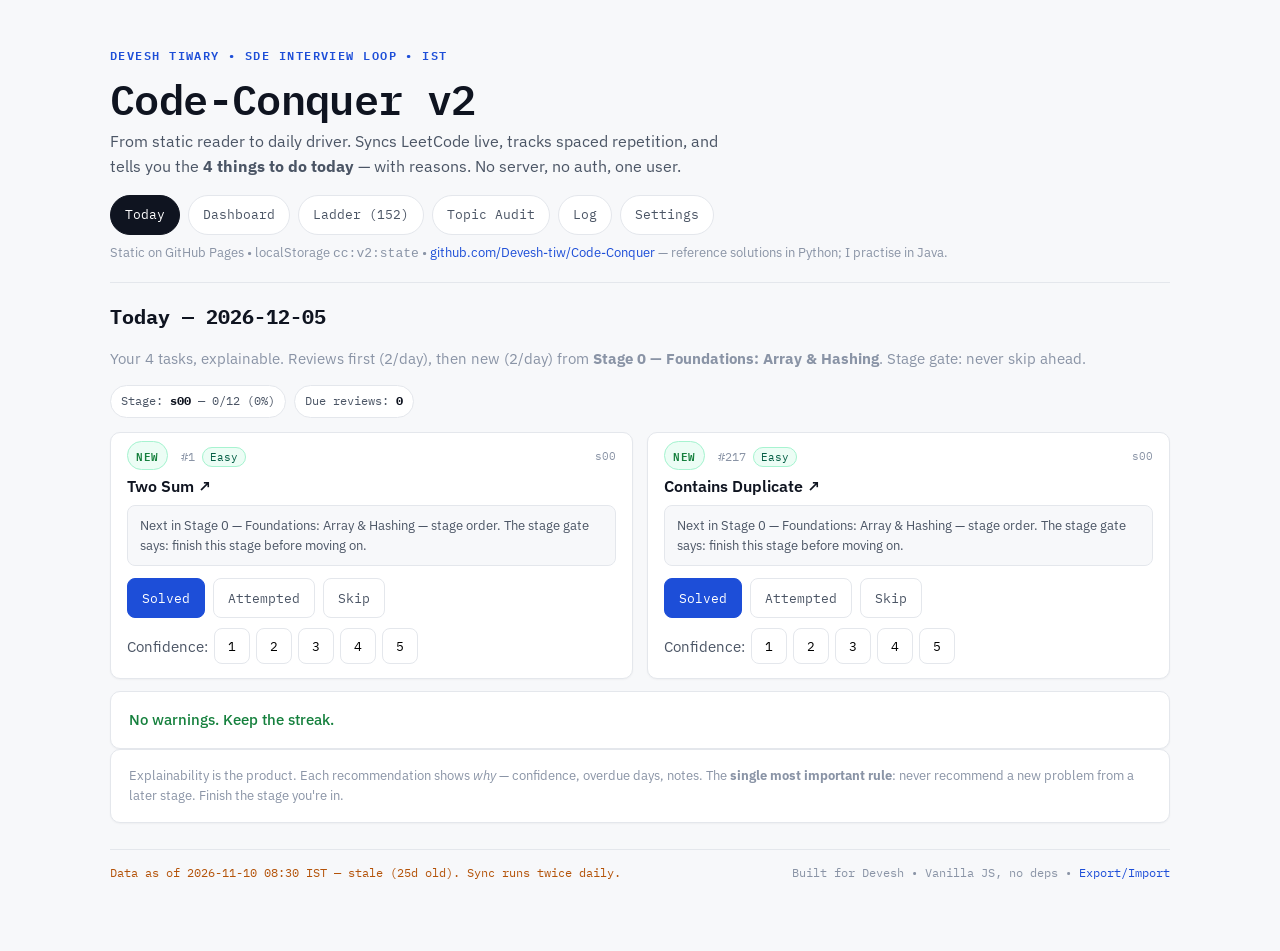
==== commit d035400d: "New veriosn" ====
--- a/index.html
+++ b/index.html
@@ -1,2321 +1,49 @@
 <!doctype html>
 <html lang="en">
+<head>
+  <meta charset="utf-8">
+  <meta name="viewport" content="width=device-width,initial-scale=1">
+  <title>Code-Conquer v2 — Daily DSA System</title>
+  <meta name="description" content="Personal DSA study system — LeetCode sync, spaced repetition, explainable recommendations.">
+  <link rel="preconnect" href="https://fonts.googleapis.com">
+  <link rel="preconnect" href="https://fonts.gstatic.com" crossorigin>
+  <link href="https://fonts.googleapis.com/css2?family=IBM+Plex+Mono:wght@400;500;600;700&family=IBM+Plex+Sans:wght@400;500;600&display=swap" rel="stylesheet">
+  <link rel="stylesheet" href="css/style.css">
+  <link rel="manifest" href="manifest.json">
+  <meta name="theme-color" content="#0F1420">
+</head>
+<body>
+  <div class="container">
+    <header>
+      <div class="eyebrow">Devesh Tiwary • SDE Interview Loop • IST</div>
+      <h1>Code-Conquer v2</h1>
+      <p class="tagline">From static reader to daily driver. Syncs LeetCode live, tracks spaced repetition, and tells you the <b>4 things to do today</b> — with reasons. No server, no auth, one user.</p>
+      <nav class="nav" aria-label="Primary">
+        <a class="nav-tab" data-view="today" href="#today">Today</a>
+        <a class="nav-tab" data-view="dashboard" href="#dashboard">Dashboard</a>
+        <a class="nav-tab" data-view="ladder" href="#ladder">Ladder (152)</a>
+        <a class="nav-tab" data-view="audit" href="#audit">Topic Audit</a>
+        <a class="nav-tab" data-view="log" href="#log">Log</a>
+        <a class="nav-tab" data-view="settings" href="#settings">Settings</a>
+      </nav>
+      <div class="muted small" style="margin-top:8px">Static on GitHub Pages • localStorage <code>cc:v2:state</code> • <a href="https://github.com/Devesh-tiw/Code-Conquer" target="_blank">github.com/Devesh-tiw/Code-Conquer</a> — reference solutions in Python; I practise in Java.</div>
+    </header>
 
-<head>
-    <meta charset="utf-8">
-    <meta name="viewport" content="width=device-width,initial-scale=1">
-    <title>DSA Master Tracker</title>
-    <link rel="preconnect" href="https://fonts.googleapis.com">
-    <link rel="preconnect" href="https://fonts.gstatic.com" crossorigin>
-    <link
-        href="https://fonts.googleapis.com/css2?family=IBM+Plex+Mono:wght@400;500;600;700&family=IBM+Plex+Sans:wght@400;500;600&display=swap"
-        rel="stylesheet">
-    <style>
-        :root {
-            --bg: #F7F8FA;
-            --surface: #FFFFFF;
-            --border: #E4E7EC;
-            --ink: #0F1420;
-            --ink-2: #4B5565;
-            --ink-3: #8A94A6;
-            --accent: #1D4ED8;
-            --accent-soft: #EEF2FF;
-            --success: #15803D;
-            --streak: #C2410C;
-            --code-bg: #0F172A;
-            --code-text: #E2E8F0;
-            --font-sans: 'IBM Plex Sans', -apple-system, BlinkMacSystemFont, "Segoe UI", Roboto, sans-serif;
-            --font-mono: 'IBM Plex Mono', ui-monospace, SFMono-Regular, Menlo, Consolas, monospace
-        }
+    <main id="app" aria-live="polite">
+      <div class="card pad">Loading…</div>
+    </main>
 
-        * {
-            box-sizing: border-box
-        }
+    <footer>
+      <span id="footer-sync">Loading sync status…</span>
+      <span>Built for Devesh • Vanilla JS, no deps • <a href="#settings">Export/Import</a></span>
+    </footer>
+  </div>
 
-        body {
-            margin: 0;
-            background: var(--bg);
-            font-family: var(--font-sans);
-            font-size: 15px;
-            line-height: 1.55;
-            color: var(--ink-2)
-        }
-
-        *:focus-visible {
-            outline: 2px solid var(--accent);
-            outline-offset: 2px
-        }
-
-        .container {
-            max-width: 1000px;
-            margin: auto;
-            padding: 42px 22px 70px
-        }
-
-        header {
-            padding: 10px 0 28px
-        }
-
-        .eyebrow {
-            color: var(--accent);
-            font-family: var(--font-mono);
-            font-weight: 600;
-            letter-spacing: .12em;
-            text-transform: uppercase;
-            font-size: 12px
-        }
-
-        h1 {
-            font-family: var(--font-mono);
-            font-size: clamp(1.8rem, 3.4vw, 2.4rem);
-            font-weight: 600;
-            line-height: 1.15;
-            margin: 10px 0 12px;
-            letter-spacing: -.01em;
-            color: var(--ink)
-        }
-
-        .tagline {
-            max-width: 560px;
-            color: var(--ink-2);
-            font-size: 16px
-        }
-
-        .stats-row {
-            display: grid;
-            grid-template-columns: 2fr 1fr 1fr;
-            gap: 12px;
-            margin: 28px 0 18px
-        }
-
-        .stat-card,
-        .topic-section {
-            background: var(--surface);
-            border: 1px solid var(--border);
-            border-radius: 10px;
-            box-shadow: 0 1px 2px rgba(16, 20, 32, .04)
-        }
-
-        .stat-card {
-            padding: 14px 18px
-        }
-
-        .stat-label {
-            display: block;
-            font-family: var(--font-mono);
-            color: var(--ink-3);
-            font-size: 11px;
-            text-transform: uppercase;
-            letter-spacing: .07em
-        }
-
-        .stat-value {
-            display: block;
-            font-family: var(--font-mono);
-            font-size: 22px;
-            font-weight: 600;
-            color: var(--ink);
-            margin-top: 6px
-        }
-
-        .streak .stat-value {
-            color: var(--streak)
-        }
-
-        .progress-container {
-            height: 8px;
-            background: var(--border);
-            border-radius: 99px;
-            overflow: hidden;
-            margin-top: 10px
-        }
-
-        .progress-container div {
-            height: 100%;
-            background: var(--accent);
-            width: 0;
-            transition: width .3s
-        }
-
-        .controls-row {
-            display: flex;
-            gap: 10px;
-            flex-wrap: wrap
-        }
-
-        .controls-row input {
-            flex: 1;
-            min-width: 240px;
-            font-family: var(--font-sans);
-            font-size: 14px;
-            background: var(--surface);
-            border: 1px solid var(--border);
-            color: var(--ink);
-            padding: 11px 14px;
-            border-radius: 6px;
-            outline: 0
-        }
-
-        .controls-row input:focus {
-            border-color: var(--accent)
-        }
-
-        button {
-            font: inherit
-        }
-
-        .btn-ghost {
-            font-family: var(--font-mono);
-            font-size: 13px;
-            background: var(--surface);
-            color: var(--ink-2);
-            border: 1px solid var(--border);
-            border-radius: 6px;
-            padding: 10px 14px;
-            cursor: pointer;
-            transition: border-color 150ms, color 150ms
-        }
-
-        .btn-ghost:hover {
-            border-color: var(--accent);
-            color: var(--accent)
-        }
-
-        #no-results {
-            font-family: var(--font-mono);
-            font-size: 13px;
-            color: var(--ink-3)
-        }
-
-        .topic-section {
-            margin: 16px 0;
-            overflow: hidden
-        }
-
-        .topic-title {
-            font-family: var(--font-mono);
-            font-weight: 600;
-            font-size: 16px;
-            margin: 0;
-            padding: 16px 20px;
-            background: var(--surface);
-            color: var(--ink);
-            border-bottom: 1px solid var(--border)
-        }
-
-        .problem-row {
-            display: flex;
-            align-items: center;
-            gap: 13px;
-            padding: 14px 20px;
-            border-bottom: 1px solid var(--border)
-        }
-
-        .problem-row:last-of-type {
-            border-bottom: 0
-        }
-
-        .problem-info {
-            display: flex;
-            align-items: center;
-            gap: 10px;
-            min-width: 0;
-            flex: 1
-        }
-
-        .problem-name {
-            border: 0;
-            background: none;
-            color: var(--ink);
-            font-family: var(--font-sans);
-            font-weight: 600;
-            text-align: left;
-            padding: 0;
-            cursor: pointer;
-            font-size: 15px;
-            transition: color 150ms
-        }
-
-        .problem-name:hover {
-            color: var(--accent)
-        }
-
-        .tag {
-            font-family: var(--font-mono);
-            font-size: 11px;
-            font-weight: 600;
-            color: var(--accent);
-            background: var(--accent-soft);
-            text-decoration: none;
-            border: none;
-            border-radius: 99px;
-            padding: 3px 10px;
-            white-space: nowrap;
-            transition: background 150ms, color 150ms
-        }
-
-        .tag:hover {
-            background: var(--accent);
-            color: #fff
-        }
-
-        .custom-checkbox {
-            appearance: none;
-            width: 19px;
-            height: 19px;
-            border: 1px solid var(--border);
-            background: var(--surface);
-            border-radius: 5px;
-            display: grid;
-            place-content: center;
-            cursor: pointer;
-            flex: none;
-            transition: border-color 150ms
-        }
-
-        .custom-checkbox:checked {
-            background: var(--success);
-            border-color: var(--success)
-        }
-
-        .custom-checkbox:checked:after {
-            content: '✓';
-            color: #fff;
-            font-weight: 700;
-            font-size: 13px
-        }
-
-        .problem-row.done .problem-name {
-            text-decoration: line-through;
-            color: var(--ink-3)
-        }
-
-        .solution-section {
-            display: none;
-            background: var(--bg);
-            border-top: 1px solid var(--border);
-            padding: 20px 24px 24px
-        }
-
-        .solution-section.open {
-            display: block;
-            animation: fadeIn 200ms ease
-        }
-
-        @keyframes fadeIn {
-            from {
-                opacity: 0
-            }
-
-            to {
-                opacity: 1
-            }
-        }
-
-        @media (prefers-reduced-motion: reduce) {
-            .solution-section.open {
-                animation: none
-            }
-        }
-
-        .solution-section h3 {
-            color: var(--ink-3);
-            font-family: var(--font-mono);
-            font-weight: 600;
-            font-size: 11px;
-            text-transform: uppercase;
-            letter-spacing: .07em;
-            margin: 16px 0 8px
-        }
-
-        .solution-section h3:first-child {
-            margin-top: 0
-        }
-
-        .explanation {
-            color: var(--ink-2);
-            background: var(--surface);
-            border: 1px solid var(--border);
-            border-left: 3px solid var(--accent);
-            border-radius: 0 6px 6px 0;
-            padding: 14px 16px;
-            margin: 0 0 16px;
-            font-size: 14px;
-            white-space: pre-line
-        }
-
-        .meta {
-            font-family: var(--font-mono);
-            color: var(--ink-3);
-            font-size: 12px;
-            margin-bottom: 16px
-        }
-
-        .meta b {
-            color: var(--ink-2)
-        }
-
-        .code-block {
-            margin: 0 0 4px;
-            background: var(--code-bg);
-            border: none;
-            border-radius: 6px;
-            overflow: auto;
-            padding: 16px;
-            color: var(--code-text);
-            font: 13px/1.6 var(--font-mono)
-        }
-
-        footer {
-            text-align: center;
-            color: var(--ink-3);
-            font-family: var(--font-mono);
-            font-size: 13px;
-            padding: 24px 20px;
-            border-top: 1px solid var(--border);
-            margin-top: 20px
-        }
-
-        .hidden {
-            display: none !important
-        }
-
-        @media(max-width:650px) {
-            .stats-row {
-                grid-template-columns: 1fr 1fr
-            }
-
-            .progress {
-                grid-column: 1/-1
-            }
-
-            .problem-info {
-                display: block
-            }
-
-            .tag {
-                margin-left: 7px
-            }
-        }
-    </style>
-    <style>
-        /* ============ v2: sidebar, company filter, AI focus ============ */
-        .topic-section {
-            scroll-margin-top: 18px;
-        }
-
-        #sb-toggle {
-            position: fixed;
-            top: 12px;
-            left: 12px;
-            z-index: 95;
-            display: none;
-            align-items: center;
-            justify-content: center;
-            width: 44px;
-            height: 44px;
-            border: 1px solid var(--border);
-            border-radius: 10px;
-            background: var(--surface);
-            color: var(--ink);
-            font-size: 19px;
-            cursor: pointer;
-            box-shadow: 0 2px 6px rgba(16, 20, 32, .14);
-        }
-
-        #sb-toggle:hover {
-            border-color: var(--accent);
-            color: var(--accent);
-        }
-
-        #sb-backdrop {
-            display: none;
-            position: fixed;
-            inset: 0;
-            background: rgba(15, 20, 32, .42);
-            z-index: 75;
-        }
-
-        #sidenav {
-            position: fixed;
-            top: 0;
-            bottom: 0;
-            left: 0;
-            width: 274px;
-            background: var(--surface);
-            border-right: 1px solid var(--border);
-            z-index: 80;
-            overflow-y: auto;
-            overscroll-behavior: contain;
-            display: flex;
-            flex-direction: column;
-        }
-
-        #sidenav .sb-head {
-            padding: 18px 16px 12px;
-            border-bottom: 1px solid var(--border);
-        }
-
-        #sidenav .sb-title {
-            font-family: var(--font-mono);
-            font-weight: 600;
-            font-size: 15px;
-            color: var(--ink);
-        }
-
-        #sidenav .sb-title small {
-            display: block;
-            color: var(--ink-3);
-            font-family: var(--font-mono);
-            font-size: 10.5px;
-            margin-top: 3px;
-            line-height: 1.5;
-        }
-
-        #sidenav .sb-group-label {
-            font-family: var(--font-mono);
-            font-size: 10.5px;
-            letter-spacing: .12em;
-            text-transform: uppercase;
-            color: var(--ink-3);
-            padding: 18px 16px 6px;
-        }
-
-        #sidenav .sb-btn {
-            display: flex;
-            align-items: center;
-            justify-content: space-between;
-            gap: 8px;
-            width: calc(100% - 16px);
-            margin: 0 8px;
-            text-align: left;
-            background: transparent;
-            border: 0;
-            border-radius: 8px;
-            padding: 8px 12px;
-            cursor: pointer;
-            color: var(--ink-2);
-            font-family: var(--font-sans);
-            font-size: 13.5px;
-            line-height: 1.35;
-        }
-
-        #sidenav .sb-btn:hover {
-            background: var(--bg);
-            color: var(--ink);
-        }
-
-        #sidenav .sb-btn.active {
-            background: var(--bg);
-            color: var(--accent);
-            font-weight: 600;
-        }
-
-        #sidenav .sb-btn .emoji {
-            width: 18px;
-            flex: 0 0 18px;
-        }
-
-        #sidenav .sb-btn .cnt {
-            font-family: var(--font-mono);
-            font-size: 10.5px;
-            color: var(--ink-3);
-            background: var(--bg);
-            border: 1px solid var(--border);
-            padding: 1px 8px;
-            border-radius: 99px;
-            white-space: nowrap;
-        }
-
-        #sidenav .sb-btn.active .cnt {
-            color: var(--accent);
-            border-color: var(--accent);
-        }
-
-        #sidenav .sb-btn .label {
-            flex: 1;
-            min-width: 0;
-            overflow: hidden;
-            text-overflow: ellipsis;
-        }
-
-        #sidenav .sb-foot {
-            padding: 14px 16px 22px;
-            color: var(--ink-3);
-            font-family: var(--font-mono);
-            font-size: 10px;
-            line-height: 1.7;
-            border-top: 1px solid var(--border);
-            margin-top: auto;
-        }
-
-        #filter-banner {
-            display: flex;
-            align-items: center;
-            gap: 10px;
-            flex-wrap: wrap;
-            margin: 0 0 16px;
-            padding: 11px 14px;
-            border: 1px solid var(--border);
-            border-left: 3px solid var(--accent);
-            background: var(--surface);
-            border-radius: 8px;
-            font-family: var(--font-mono);
-            font-size: 12.5px;
-            color: var(--ink-2);
-        }
-
-        #filter-banner b {
-            color: var(--accent);
-        }
-
-        #filter-banner .spacer {
-            flex: 1;
-        }
-
-        #filter-banner .clear-filter {
-            font-family: var(--font-mono);
-            font-size: 12px;
-            background: var(--surface);
-            border: 1px solid var(--border);
-            color: var(--ink-2);
-            border-radius: 7px;
-            padding: 5px 12px;
-            cursor: pointer;
-        }
-
-        #filter-banner .clear-filter:hover {
-            border-color: var(--accent);
-            color: var(--accent);
-        }
-
-        @media (min-width: 1180px) {
-            body {
-                padding-left: 274px;
-            }
-
-            #sidenav {
-                transform: none;
-                box-shadow: none;
-            }
-
-            #sb-toggle,
-            #sb-backdrop {
-                display: none !important;
-            }
-        }
-
-        @media (max-width: 1179px) {
-            #sidenav {
-                transform: translateX(-104%);
-                transition: transform .22s ease;
-                box-shadow: 0 10px 50px rgba(16, 20, 32, .3);
-            }
-
-            body.sb-open #sidenav {
-                transform: none;
-            }
-
-            body.sb-open {
-                overflow: hidden;
-            }
-
-            body.sb-open #sb-backdrop {
-                display: block;
-            }
-
-            #sb-toggle {
-                display: flex;
-            }
-        }
-    </style>
-    <style>
-        /* ============ v3: Pattern cheat sheet view ============ */
-        #cheat-view {
-            display: none;
-        }
-
-        main.cheat-mode #app {
-            display: none;
-        }
-
-        main.cheat-mode #cheat-view {
-            display: block;
-        }
-
-        .cheat-hero {
-            margin: 4px 0 20px;
-            padding: 20px 22px 16px;
-            background: var(--surface);
-            border: 1px solid var(--border);
-            border-radius: 12px;
-        }
-
-        .cheat-hero h2 {
-            margin: 0 0 6px;
-            font-family: var(--font-mono);
-            font-size: 1.35rem;
-            font-weight: 600;
-        }
-
-        .cheat-hero p {
-            margin: 0;
-            color: var(--ink-2);
-            font-size: 14px;
-            max-width: 720px;
-        }
-
-        .cheat-tools {
-            display: flex;
-            gap: 8px;
-            flex-wrap: wrap;
-            margin-top: 14px;
-        }
-
-        .cheat-group-title {
-            font-family: var(--font-mono);
-            font-size: 11px;
-            letter-spacing: .14em;
-            text-transform: uppercase;
-            color: var(--ink-3);
-            margin: 26px 2px 10px;
-        }
-
-        details.cheat-card {
-            background: var(--surface);
-            border: 1px solid var(--border);
-            border-radius: 10px;
-            margin: 12px 0;
-            overflow: hidden;
-        }
-
-        details.cheat-card>summary {
-            list-style: none;
-            cursor: pointer;
-            display: flex;
-            flex-wrap: wrap;
-            align-items: baseline;
-            gap: 10px;
-            padding: 13px 18px;
-            user-select: none;
-        }
-
-        details.cheat-card>summary::-webkit-details-marker {
-            display: none;
-        }
-
-        details.cheat-card>summary:hover {
-            background: var(--bg);
-        }
-
-        details.cheat-card>summary .cc-idx {
-            font-family: var(--font-mono);
-            font-size: 11px;
-            color: var(--accent);
-            border: 1px solid var(--border);
-            border-radius: 6px;
-            padding: 1px 7px;
-        }
-
-        details.cheat-card>summary .cc-t {
-            font-family: var(--font-mono);
-            font-size: 14.5px;
-            font-weight: 600;
-            color: var(--ink);
-        }
-
-        details.cheat-card>summary .cc-signal {
-            flex-basis: 100%;
-            color: var(--ink-3);
-            font-size: 13px;
-            line-height: 1.5;
-            padding-left: 34px;
-        }
-
-        details.cheat-card>summary .cc-arrow {
-            margin-left: auto;
-            color: var(--ink-3);
-            font-family: var(--font-mono);
-        }
-
-        details.cheat-card[open]>summary .cc-arrow {
-            transform: rotate(180deg);
-            display: inline-block;
-        }
-
-        .cc-body {
-            border-top: 1px solid var(--border);
-            padding: 16px 22px 18px;
-            background: var(--bg);
-        }
-
-        .cc-body h4 {
-            margin: 14px 0 6px;
-            font-family: var(--font-mono);
-            font-size: 10.5px;
-            letter-spacing: .12em;
-            text-transform: uppercase;
-            color: var(--ink-3);
-        }
-
-        .cc-body h4:first-child {
-            margin-top: 0;
-        }
-
-        .cc-body ol {
-            margin: 0 0 4px;
-            padding-left: 20px;
-        }
-
-        .cc-body li {
-            color: var(--ink-2);
-            font-size: 13.8px;
-            margin-bottom: 6px;
-            line-height: 1.55;
-        }
-
-        .cc-watch {
-            background: rgba(214, 40, 40, .07);
-            border: 1px solid rgba(214, 40, 40, .18);
-            border-left: 3px solid rgba(214, 40, 40, .65);
-            color: var(--ink-2);
-            border-radius: 8px;
-            padding: 10px 13px;
-            font-size: 13.5px;
-            line-height: 1.55;
-            margin: 10px 0;
-        }
-
-        .cc-watch b {
-            color: #c23030;
-        }
-
-        .cc-speed {
-            font-family: var(--font-mono);
-            font-size: 12.5px;
-            color: var(--accent);
-            background: var(--surface);
-            border: 1px dashed var(--border);
-            border-radius: 7px;
-            padding: 7px 12px;
-            margin: 10px 0 0;
-            display: inline-block;
-        }
-
-        .cc-problems {
-            margin-top: 12px;
-            display: flex;
-            flex-wrap: wrap;
-            gap: 8px;
-            align-items: center;
-        }
-
-        .cc-problems .pl {
-            font-family: var(--font-mono);
-            font-size: 10px;
-            letter-spacing: .1em;
-            text-transform: uppercase;
-            color: var(--ink-3);
-            margin-right: 2px;
-        }
-
-        .chip-btn {
-            font-family: var(--font-mono);
-            font-size: 12px;
-            color: var(--ink-2);
-            background: var(--surface);
-            border: 1px solid var(--border);
-            border-radius: 99px;
-            padding: 5px 13px;
-            cursor: pointer;
-        }
-
-        .chip-btn:hover {
-            border-color: var(--accent);
-            color: var(--accent);
-            background: #fff;
-        }
-
-        details.cc-framework>summary {
-            border-bottom: 1px dashed var(--border);
-        }
-
-        details.cc-framework .cc-body {
-            background: linear-gradient(180deg, #fff, var(--bg));
-        }
-
-        .runtime-line {
-            display: grid;
-            grid-template-columns: 130px 1fr;
-            gap: 4px 14px;
-            font-size: 13px;
-        }
-
-        .runtime-line b {
-            font-family: var(--font-mono);
-            color: var(--ink);
-            font-weight: 600;
-        }
-
-        .runtime-line span {
-            color: var(--ink-2);
-        }
-
-        .runtime-grid {
-            border: 1px solid var(--border);
-            border-radius: 8px;
-            padding: 12px 14px;
-            background: var(--surface);
-            margin: 8px 0;
-        }
-
-        .problem-row.flash {
-            animation: flashBg 0.5s ease 3;
-        }
-
-        @keyframes flashBg {
-            50% {
-                background: rgba(255, 196, 0, .30);
-            }
-        }
-
-        @media print {
-
-            #sidenav,
-            #sb-toggle,
-            #sb-backdrop,
-            .controls-row {
-                display: none !important;
-            }
-
-            body {
-                padding: 0 !important;
-            }
-
-            main.cheat-mode #app {
-                display: none !important;
-            }
-
-            #cheat-view {
-                display: block !important;
-            }
-
-            details.cheat-card .cc-body {
-                display: block !important;
-            }
-
-            details.cheat-card>summary .cc-arrow {
-                display: none;
-            }
-
-            details.cheat-card {
-                break-inside: avoid;
-            }
-
-            .cheat-card,
-            .cheat-hero {
-                box-shadow: none;
-            }
-        }
-    </style>
-
-    <style>
-        /* ============ v4: BLACK / DARK theme ============ */
-        html {
-            background: var(--bg);
-        }
-
-        body {
-            transition: background .25s ease, color .25s ease;
-        }
-
-        /* dark palette (default for new visitors) */
-        html[data-theme='dark'] {
-            --bg: #080B12;
-            --surface: #11151F;
-            --border: #242B3A;
-            --ink: #E8EBF3;
-            --ink-2: #A7B0C2;
-            --ink-3: #5F6A80;
-            --accent: #5B8CFF;
-            --accent-soft: rgba(91, 140, 255, .14);
-            --success: #34D399;
-            --streak: #FB923C;
-            --code-bg: #0B0F18;
-            --code-text: #DFE6F3;
-        }
-
-        html[data-theme='dark'] body {
-            background: var(--bg);
-            color: var(--ink);
-        }
-
-        html[data-theme='dark'] .cheat-hero,
-        html[data-theme='dark'] .co-hero {
-            box-shadow: 0 1px 2px rgba(0, 0, 0, .4);
-        }
-
-        html[data-theme='dark'] .cc-framework .cc-body {
-            background: var(--surface);
-        }
-
-        html[data-theme='dark'] .chip-btn:hover {
-            background: #1D2434;
-            color: var(--accent);
-        }
-
-        html[data-theme='dark'] .cc-watch {
-            background: rgba(248, 113, 113, .10);
-            border-color: rgba(248, 113, 113, .28);
-            border-left-color: #F87171;
-        }
-
-        html[data-theme='dark'] .cc-watch b {
-            color: #F87171;
-        }
-
-        html[data-theme='dark'] .btn-ghost {
-            background: var(--surface);
-        }
-
-        html[data-theme='dark'] .controls-row input {
-            background: var(--surface);
-            color: var(--ink);
-        }
-
-        html[data-theme='dark'] input::placeholder {
-            color: var(--ink-3);
-        }
-
-        html[data-theme='dark'] #sidenav,
-        html[data-theme='dark'] .topic-section,
-        html[data-theme='dark'] .stat-card,
-        html[data-theme='dark'] #filter-banner {
-            box-shadow: none;
-        }
-
-        html[data-theme='dark'] details.cheat-card {
-            box-shadow: 0 1px 2px rgba(0, 0, 0, .35);
-        }
-
-        /* toggle button */
-        #theme-toggle {
-            white-space: nowrap;
-        }
-
-        /* force light output when printing */
-        @media print {
-
-            html,
-            html[data-theme='dark'] {
-                --bg: #F7F8FA;
-                --surface: #FFFFFF;
-                --border: #E4E7EC;
-                --ink: #0F1420;
-                --ink-2: #4B5565;
-                --ink-3: #8A94A6;
-                --accent: #1D4ED8;
-                --accent-soft: #EEF2FF;
-                --success: #15803D;
-                --streak: #C2410C;
-                --code-bg: #0F172A;
-                --code-text: #E2E8F0;
-            }
-        }
-
-        /* ============ v4: OFF-CAMPUS COMPANIES view ============ */
-        #companies-view {
-            display: none;
-        }
-
-        main.cheat-mode #companies-view,
-        main.companies-mode #cheat-view {
-            display: none !important;
-        }
-
-        main.companies-mode #app {
-            display: none;
-        }
-
-        main.companies-mode #companies-view {
-            display: block;
-        }
-
-        .co-hero {
-            margin: 4px 0 20px;
-            padding: 20px 22px 16px;
-            background: var(--surface);
-            border: 1px solid var(--border);
-            border-radius: 12px;
-        }
-
-        .co-hero h2 {
-            margin: 0 0 6px;
-            font-family: var(--font-mono);
-            font-size: 1.35rem;
-            font-weight: 600;
-        }
-
-        .co-hero p {
-            margin: 0;
-            color: var(--ink-2);
-            font-size: 14px;
-            max-width: 780px;
-            line-height: 1.6;
-        }
-
-        .co-hero .co-big {
-            font-family: var(--font-mono);
-            font-size: 15px;
-            margin-top: 10px;
-        }
-
-        .co-hero .co-big b {
-            color: var(--accent);
-        }
-
-        .co-tools {
-            display: flex;
-            gap: 8px;
-            flex-wrap: wrap;
-            margin-top: 14px;
-        }
-
-        #company-search {
-            flex: 1;
-            min-width: 220px;
-            font-family: var(--font-sans);
-            font-size: 14px;
-            background: var(--surface);
-            color: var(--ink);
-            border: 1px solid var(--border);
-            border-radius: 8px;
-            padding: 9px 13px;
-        }
-
-        #company-search:focus {
-            border-color: var(--accent);
-            outline: none;
-        }
-
-        .co-chip {
-            font-family: var(--font-mono);
-            font-size: 12px;
-            color: var(--ink-2);
-            background: var(--surface);
-            border: 1px solid var(--border);
-            border-radius: 99px;
-            padding: 6px 13px;
-            cursor: pointer;
-        }
-
-        .co-chip:hover {
-            border-color: var(--accent);
-            color: var(--accent);
-        }
-
-        .co-chip.on {
-            background: var(--accent);
-            border-color: var(--accent);
-            color: #fff;
-        }
-
-        .co-boards {
-            display: flex;
-            flex-wrap: wrap;
-            gap: 8px;
-            align-items: center;
-            margin: 14px 0 4px;
-            padding: 12px 14px;
-            border: 1px dashed var(--border);
-            border-radius: 10px;
-            background: var(--bg);
-        }
-
-        .co-boards .lbl {
-            font-family: var(--font-mono);
-            font-size: 10.5px;
-            letter-spacing: .12em;
-            text-transform: uppercase;
-            color: var(--ink-3);
-            margin-right: 4px;
-        }
-
-        .co-boards a {
-            font-size: 12.5px;
-            color: var(--accent);
-            text-decoration: none;
-            border: 1px solid var(--border);
-            background: var(--surface);
-            border-radius: 99px;
-            padding: 4px 11px;
-        }
-
-        .co-boards a:hover {
-            background: var(--accent);
-            color: #fff;
-        }
-
-        .co-group {
-            margin: 16px 0;
-        }
-
-        .co-group-title {
-            display: flex;
-            align-items: center;
-            gap: 10px;
-            font-family: var(--font-mono);
-            font-weight: 600;
-            font-size: 14.5px;
-            margin: 20px 2px 4px;
-            color: var(--ink);
-        }
-
-        .co-group-title .cnt {
-            font-family: var(--font-mono);
-            font-size: 10.5px;
-            color: var(--ink-3);
-            border: 1px solid var(--border);
-            border-radius: 99px;
-            padding: 1px 9px;
-        }
-
-        .co-grid {
-            display: grid;
-            grid-template-columns: repeat(auto-fill, minmax(245px, 1fr));
-            gap: 10px;
-        }
-
-        .co-card {
-            background: var(--surface);
-            border: 1px solid var(--border);
-            border-radius: 10px;
-            padding: 11px 13px;
-            display: flex;
-            flex-direction: column;
-            gap: 8px;
-        }
-
-        .co-card.applied {
-            border-color: var(--success);
-        }
-
-        .co-card .nm {
-            font-size: 13.5px;
-            font-weight: 600;
-            color: var(--ink);
-            line-height: 1.3;
-        }
-
-        .co-card .links {
-            display: flex;
-            align-items: center;
-            gap: 7px;
-            margin-top: auto;
-            flex-wrap: wrap;
-        }
-
-        .co-btn-careers {
-            font-family: var(--font-mono);
-            font-size: 11px;
-            color: var(--accent);
-            border: 1px solid var(--accent);
-            background: var(--accent-soft);
-            border-radius: 7px;
-            padding: 5px 10px;
-            text-decoration: none;
-        }
-
-        .co-btn-careers:hover {
-            background: var(--accent);
-            color: #fff;
-        }
-
-        .co-btn-app {
-            font-family: var(--font-mono);
-            font-size: 11px;
-            color: var(--ink-3);
-            border: 1px solid var(--border);
-            background: transparent;
-            border-radius: 7px;
-            padding: 5px 10px;
-            cursor: pointer;
-            margin-left: auto;
-        }
-
-        .co-btn-app:hover {
-            border-color: var(--success);
-            color: var(--success);
-        }
-
-        .co-card.applied .co-btn-app {
-            color: #fff;
-            background: var(--success);
-            border-color: var(--success);
-        }
-
-        #co-no-results {
-            font-family: var(--font-mono);
-            color: var(--ink-3);
-            padding: 10px 2px;
-        }
-    </style>
-    <script>
-        (function () {
-            try {
-                var t = localStorage.getItem('cc-theme');
-                var dark = t ? t === 'dark' : true;   /* default: black mode */
-                document.documentElement.setAttribute('data-theme', dark ? 'dark' : 'light');
-            } catch (e) { document.documentElement.setAttribute('data-theme', 'dark'); }
-        })();
-    </script>
-</head>
-
-<body>
-    <main class="container">
-        <header>
-            <p class="eyebrow">DSA Preparation</p>
-            <h1>DSA Master Tracker</h1>
-            <p class="tagline">Master the core patterns. Read the explanation, review the Python solution, and track
-                your progress — one problem at a time.</p>
-            <div class="stats-row">
-                <div class="stat-card progress"><span class="stat-label">Progress</span><span class="stat-value"
-                        id="progress-text">0 / 0</span>
-                    <div class="progress-container">
-                        <div id="progress-bar"></div>
-                    </div>
-                </div>
-                <div class="stat-card streak"><span class="stat-label">Current Streak</span><span class="stat-value"
-                        id="streak-current">0</span></div>
-                <div class="stat-card"><span class="stat-label">Best Streak</span><span class="stat-value"
-                        id="streak-best">0</span></div>
-            </div>
-            <div class="controls-row"><input id="search-input" placeholder="Search a problem by name…"
-                    aria-label="Search problems"><button class="btn-ghost" id="expand-all">Expand all</button><button
-                    class="btn-ghost" id="collapse-all">Collapse all</button></div>
-            <p id="no-results" class="hidden">No problems match your search.</p>
-        </header>
-        <div id="app"></div>
-    </main>
-    <footer>Created and maintained by Devesh Tiwari.</footer>
-    <script>
-        const topics = [
-            ['Arrays & Hashing', ['Contains Duplicate', 'Valid Anagram', 'Two Sum', 'Group Anagrams', 'Top K Frequent Elements']],
-            ['Two Pointers', ['Valid Palindrome', 'Two Sum II', '3Sum', 'Container With Most Water', 'Trapping Rain Water']],
-            ['Sliding Window', ['Best Time to Buy and Sell Stock', 'Longest Substring Without Repeating Characters', 'Longest Repeating Character Replacement', 'Permutation in String', 'Minimum Window Substring']],
-            ['Stack', ['Valid Parentheses', 'Min Stack', 'Evaluate Reverse Polish Notation', 'Generate Parentheses', 'Daily Temperatures']],
-            ['Binary Search', ['Binary Search', 'Search a 2D Matrix', 'Koko Eating Bananas', 'Find Minimum in Rotated Sorted Array', 'Search in Rotated Sorted Array']],
-            ['Linked List', ['Reverse Linked List', 'Merge Two Sorted Lists', 'Reorder List', 'Remove Nth Node From End of List', 'Linked List Cycle']],
-            ['Trees', ['Invert Binary Tree', 'Maximum Depth of Binary Tree', 'Diameter of Binary Tree', 'Balanced Binary Tree', 'Same Tree']],
-            ['Graphs', ['Number of Islands', 'Clone Graph', 'Max Area of Island', 'Pacific Atlantic Water Flow', 'Course Schedule']],
-            ['1D Dynamic Programming', ['Climbing Stairs', 'Min Cost Climbing Stairs', 'House Robber', 'House Robber II', 'Longest Palindromic Substring']],
-            ['Heap & Priority Queue', ['Kth Largest Element in a Stream', 'Last Stone Weight', 'K Closest Points to Origin', 'Kth Largest Element in an Array', 'Task Scheduler']],
-            ['Backtracking', ['Subsets', 'Combination Sum', 'Permutations', 'Subsets II', 'Word Search']],
-            ['Tries', ['Implement Trie (Prefix Tree)', 'Design Add and Search Words Data Structure', 'Word Search II', 'Replace Words', 'Maximum XOR of Two Numbers in an Array']],
-            ['Advanced Graphs', ['Reconstruct Itinerary', 'Min Cost to Connect All Points', 'Network Delay Time', 'Swim in Rising Water', 'Cheapest Flights Within K Stops']],
-            ['2D Dynamic Programming', ['Unique Paths', 'Longest Common Subsequence', 'Best Time to Buy and Sell Stock with Cooldown', 'Coin Change II', 'Target Sum']],
-            ['Greedy', ['Maximum Subarray', 'Jump Game', 'Jump Game II', 'Gas Station', 'Hand of Straights']],
-            ['Intervals', ['Insert Interval', 'Merge Intervals', 'Non-overlapping Intervals', 'Meeting Rooms (LintCode)', 'Meeting Rooms II (LintCode)']],
-            ['Math & Geometry', ['Rotate Image', 'Spiral Matrix', 'Happy Number', 'Plus One']],
-            ['Bit Manipulation', ['Single Number', 'Number of 1 Bits', 'Counting Bits', 'Reverse Bits', 'Missing Number']],
-            ['Union Find / Disjoint Set', ['Redundant Connection', 'Number of Connected Components (LintCode)', 'Graph Valid Tree (LintCode)', 'Accounts Merge', 'Number of Provinces']],
-            ['Topological Sort', ['Course Schedule II', 'Alien Dictionary (LintCode)', 'Minimum Height Trees', 'Find Eventual Safe States', 'Sequence Reconstruction (LintCode)']],
-            ['Prefix Sum', ['Range Sum Query - Immutable', 'Subarray Sum Equals K', 'Find Pivot Index', 'Contiguous Array', 'Product of Array Except Self']],
-            ['String Manipulation', ['Palindromic Substrings', 'Decode String', 'Find All Anagrams in a String', 'Longest Common Prefix', 'Isomorphic Strings']],
-            ['Design', ['LRU Cache', 'Design Twitter', 'Insert Delete GetRandom O(1)', 'Design Underground System', 'Time Based Key-Value Store']],
-            ['Matrix', ['Valid Sudoku', 'Game of Life', 'Maximal Square', 'Surrounded Regions', 'Set Matrix Zeroes']],
-            ['Monotonic Stack', ['Next Greater Element I', 'Next Greater Element II', 'Largest Rectangle in Histogram', 'Maximal Rectangle', 'Remove K Digits']],
-            ['Binary Search Tree (BST)', ['Validate Binary Search Tree', 'Kth Smallest Element in a BST', 'Construct Tree from Preorder and Inorder Traversal', 'Binary Search Tree Iterator', 'Delete Node in a BST']],
-            ['Advanced Math', ['Pow(x, n)', 'Multiply Strings', 'Integer to English Words', 'Excel Sheet Column Number', 'Roman to Integer']],
-            ['Graph Traversal', ['Word Ladder', 'Shortest Path in Binary Matrix', 'Rotting Oranges', 'Snakes and Ladders', 'Open the Lock']],
-            ['DP Sequences', ['Word Break', 'Longest Increasing Subsequence', 'Edit Distance', 'Regular Expression Matching', 'Wildcard Matching']],
-            ['Advanced Data Structures', ['Sliding Window Maximum', 'Find Median from Data Stream', 'Merge k Sorted Lists', 'Range Sum Query - Mutable', 'Prefix and Suffix Search']],
-            ['Sorting Algorithms', ['Sort an Array', 'Sort Colors', 'Wiggle Sort (LintCode)', 'Largest Number', 'Maximum Gap']],
-            ['Shortest Path', ['Path with Maximum Probability', 'Find the City With the Smallest Number of Neighbors', 'Minimum Obstacle Removal to Reach Corner', 'Path With Minimum Effort', 'Second Minimum Time to Reach Destination']],
-            ['Segment & Fenwick Trees', ['Count of Smaller Numbers After Self', 'Reverse Pairs', 'Falling Squares', 'Range Module', 'The Skyline Problem']],
-            ['String Matching', ['Find the Index of the First Occurrence', 'Shortest Palindrome', 'Repeated String Match', 'Longest Happy Prefix', 'Distinct Subsequences']],
-            ['Miscellaneous & Cache', ['Nim Game', 'Bulb Switcher', '132 Pattern', 'Find All Duplicates in an Array', 'LFU Cache']]
-        ];
-        const custom = {
-            'Contains Duplicate': ['Track values in a set. If a value is already present, a duplicate exists.', 'def containsDuplicate(nums):\n    seen = set()\n    for x in nums:\n        if x in seen: return True\n        seen.add(x)\n    return False', 'O(n) time · O(n) space'],
-            'Valid Anagram': ['Two strings are anagrams exactly when their character-frequency maps are equal.', 'from collections import Counter\ndef isAnagram(s, t):\n    return Counter(s) == Counter(t)', 'O(n) time · O(k) space'],
-            'Two Sum': ['Store each number’s index. For x, look for target - x before inserting x.', 'def twoSum(nums, target):\n    pos = {}\n    for i, x in enumerate(nums):\n        if target - x in pos: return [pos[target-x], i]\n        pos[x] = i', 'O(n) time · O(n) space'],
-            'Group Anagrams': ['Use the 26-character frequency tuple as a canonical key; words with the same key belong together.', 'from collections import defaultdict\ndef groupAnagrams(strs):\n    groups = defaultdict(list)\n    for s in strs:\n        key = tuple(s.count(chr(97+i)) for i in range(26))\n        groups[key].append(s)\n    return list(groups.values())', 'O(n·m) time · O(n) space'],
-            'Top K Frequent Elements': ['Count frequencies and keep the k most frequent values with buckets indexed by frequency.', 'from collections import Counter\ndef topKFrequent(nums, k):\n    buckets = [[] for _ in range(len(nums)+1)]\n    for x, f in Counter(nums).items(): buckets[f].append(x)\n    out=[]\n    for f in range(len(buckets)-1,0,-1):\n        out += buckets[f]\n        if len(out) >= k: return out[:k]', 'O(n) time · O(n) space'],
-            'Valid Palindrome': ['Use two pointers, skip non-alphanumeric characters, and compare lowercase characters.', 'def isPalindrome(s):\n    s = "".join(c.lower() for c in s if c.isalnum())\n    return s == s[::-1]', 'O(n) time · O(n) space'],
-            'Best Time to Buy and Sell Stock': ['Maintain the cheapest price seen so far and the best profit obtainable by selling today.', 'def maxProfit(prices):\n    low, best = float("inf"), 0\n    for p in prices:\n        low = min(low, p); best = max(best, p-low)\n    return best', 'O(n) time · O(1) space'],
-            'Longest Substring Without Repeating Characters': ['A sliding window is valid when its characters are unique; move left past a repeated character.', 'def lengthOfLongestSubstring(s):\n    last={}; left=best=0\n    for right,c in enumerate(s):\n        if c in last: left=max(left,last[c]+1)\n        last[c]=right; best=max(best,right-left+1)\n    return best', 'O(n) time · O(k) space'],
-            'Minimum Window Substring': ['Expand the right edge until all required characters are covered, then shrink from the left while valid.', 'from collections import Counter\ndef minWindow(s,t):\n    need=Counter(t); missing=len(t); left=best=(0,float("inf"))\n    for right,c in enumerate(s):\n        if need[c]>0: missing-=1\n        need[c]-=1\n        while missing==0:\n            if right-left < best[1]-best[0]: best=(left,right)\n            need[s[left]]+=1\n            if need[s[left]]>0: missing+=1\n            left+=1\n    return "" if best[1]==float("inf") else s[best[0]:best[1]+1]', 'O(n) time · O(k) space'],
-            'Valid Parentheses': ['Push opening brackets; every closing bracket must match the most recent opening bracket.', 'def isValid(s):\n    stack=[]; pairs={")":"(", "]":"[", "}":"{"}\n    for c in s:\n        if c in "([{": stack.append(c)\n        elif not stack or stack.pop()!=pairs[c]: return False\n    return not stack', 'O(n) time · O(n) space'],
-            'Binary Search': ['Maintain an inclusive search interval and discard the half that cannot contain the target.', 'def search(nums,target):\n    lo,hi=0,len(nums)-1\n    while lo<=hi:\n        mid=(lo+hi)//2\n        if nums[mid]==target:return mid\n        if nums[mid]<target:lo=mid+1\n        else:hi=mid-1\n    return -1', 'O(log n) time · O(1) space'],
-            'Reverse Linked List': ['Rewire each node’s next pointer to the previous node while walking forward.', 'def reverseList(head):\n    prev=None\n    while head:\n        nxt=head.next; head.next=prev; prev=head; head=nxt\n    return prev', 'O(n) time · O(1) space'],
-            'Maximum Depth of Binary Tree': ['The depth is one plus the larger depth of the two children; an empty tree has depth zero.', 'def maxDepth(root):\n    if not root:return 0\n    return 1+max(maxDepth(root.left),maxDepth(root.right))', 'O(n) time · O(h) stack'],
-            'Number of Islands': ['Whenever an unvisited land cell is found, flood-fill its island and count one component.', 'def numIslands(grid):\n    R,C=len(grid),len(grid[0]); count=0\n    def dfs(r,c):\n        if r<0 or c<0 or r>=R or c>=C or grid[r][c]!="1":return\n        grid[r][c]="0"\n        for dr,dc in ((1,0),(-1,0),(0,1),(0,-1)): dfs(r+dr,c+dc)\n    for r in range(R):\n        for c in range(C):\n            if grid[r][c]=="1": count+=1; dfs(r,c)\n    return count', 'O(RC) time · O(RC) worst-case space'],
-            'Course Schedule': ['Build prerequisite edges and repeatedly remove zero-indegree courses. A cycle means not all courses can be removed.', 'from collections import defaultdict,deque\ndef canFinish(n, prerequisites):\n    g=defaultdict(list); indeg=[0]*n\n    for a,b in prerequisites:g[b].append(a); indeg[a]+=1\n    q=deque(i for i,x in enumerate(indeg) if x==0); done=0\n    while q:\n        u=q.popleft(); done+=1\n        for v in g[u]:\n            indeg[v]-=1\n            if indeg[v]==0:q.append(v)\n    return done==n', 'O(V+E) time · O(V+E) space'],
-            'Climbing Stairs': ['The last step is reached from n-1 or n-2, giving the Fibonacci recurrence.', 'def climbStairs(n):\n    a,b=1,1\n    for _ in range(n): a,b=b,a+b\n    return a', 'O(n) time · O(1) space'],
-            'House Robber': ['For each house choose rob it plus dp[i-2], or skip it and keep dp[i-1].', 'def rob(nums):\n    skip=take=0\n    for x in nums: skip,take=take,max(take,skip+x)\n    return take', 'O(n) time · O(1) space'],
-            'Maximum Subarray': ['Kadane’s algorithm keeps the best subarray ending at the current position.', 'def maxSubArray(nums):\n    cur=best=nums[0]\n    for x in nums[1:]: cur=max(x,cur+x); best=max(best,cur)\n    return best', 'O(n) time · O(1) space'],
-            'Single Number': ['XOR cancels equal pairs because x XOR x is zero and zero XOR y is y.', 'def singleNumber(nums):\n    ans=0\n    for x in nums: ans ^= x\n    return ans', 'O(n) time · O(1) space'],
-            'Product of Array Except Self': ['Build prefix products from the left and multiply by suffix products accumulated from the right.', 'def productExceptSelf(nums):\n    out=[1]*len(nums); p=1\n    for i,x in enumerate(nums): out[i]=p; p*=x\n    p=1\n    for i in range(len(nums)-1,-1,-1): out[i]*=p; p*=nums[i]\n    return out', 'O(n) time · O(1) extra space'],
-            'Invert Binary Tree': ['Swap the children at every node recursively or with a queue.', 'def invertTree(root):\n    if root:\n        root.left,root.right=invertTree(root.right),invertTree(root.left)\n    return root', 'O(n) time · O(h) stack'],
-        };
-        const more = {
-            'Container With Most Water': ['Start at both ends. The shorter wall limits area, so move that pointer inward after updating the maximum.', 'def maxArea(h):\n    l,r,best=0,len(h)-1,0\n    while l<r:\n        best=max(best,(r-l)*min(h[l],h[r]))\n        if h[l]<h[r]: l+=1\n        else: r-=1\n    return best', 'O(n) time · O(1) space'],
-            'Two Sum II': ['Because the array is sorted, increase the left pointer when the sum is too small and decrease the right pointer when too large.', 'def twoSum(numbers,target):\n    l,r=0,len(numbers)-1\n    while l<r:\n        s=numbers[l]+numbers[r]\n        if s==target:return [l+1,r+1]\n        if s<target:l+=1\n        else:r-=1', 'O(n) time · O(1) space'],
-            '3Sum': ['Sort first, fix one value, then solve the remaining two-sum problem with two pointers while skipping duplicates.', 'def threeSum(nums):\n    nums.sort(); out=[]\n    for i in range(len(nums)-2):\n        if i and nums[i]==nums[i-1]:continue\n        l,r=i+1,len(nums)-1\n        while l<r:\n            s=nums[i]+nums[l]+nums[r]\n            if s==0:\n                out.append([nums[i],nums[l],nums[r]]); l+=1; r-=1\n                while l<r and nums[l]==nums[l-1]:l+=1\n                while l<r and nums[r]==nums[r+1]:r-=1\n            elif s<0:l+=1\n            else:r-=1\n    return out', 'O(n²) time · O(1) extra space'],
-            'Daily Temperatures': ['Keep indices in a decreasing stack. A warmer temperature resolves all smaller temperatures on top.', 'def dailyTemperatures(t):\n    ans=[0]*len(t); st=[]\n    for i,x in enumerate(t):\n        while st and t[st[-1]]<x:\n            j=st.pop(); ans[j]=i-j\n        st.append(i)\n    return ans', 'O(n) time · O(n) space'],
-            'Kth Largest Element in an Array': ['Maintain a min-heap of size k; its root is the kth largest value seen.', 'import heapq\ndef findKthLargest(nums,k):\n    h=[]\n    for x in nums:\n        heapq.heappush(h,x)\n        if len(h)>k:heapq.heappop(h)\n    return h[0]', 'O(n log k) time · O(k) space'],
-            'Valid Anagram': ['Compare character counts; equal counts imply the same multiset of characters.', 'from collections import Counter\ndef isAnagram(s,t): return Counter(s)==Counter(t)', 'O(n) time · O(k) space'],
-            'Jump Game': ['Scan left to right while tracking the furthest reachable index. If the current index exceeds it, the goal is unreachable.', 'def canJump(nums):\n    reach=0\n    for i,x in enumerate(nums):\n        if i>reach:return False\n        reach=max(reach,i+x)\n    return True', 'O(n) time · O(1) space'],
-            'Plus One': ['Process digits from right to left. Stop when a digit does not carry; if all carry, prepend one.', 'def plusOne(digits):\n    for i in range(len(digits)-1,-1,-1):\n        if digits[i]<9:digits[i]+=1; return digits\n        digits[i]=0\n    return [1]+digits', 'O(n) time · O(1) extra space'],
-            'Happy Number': ['Repeatedly replace n with the sum of squared digits. A set detects the non-happy cycle.', 'def isHappy(n):\n    seen=set()\n    while n!=1 and n not in seen:\n        seen.add(n); n=sum(int(c)**2 for c in str(n))\n    return n==1', 'O(log n) time · O(log n) space'],
-            'Find Pivot Index': ['Maintain the left sum; the right sum is total minus left minus the current value.', 'def pivotIndex(nums):\n    total=sum(nums); left=0\n    for i,x in enumerate(nums):\n        if left==total-left-x:return i\n        left+=x\n    return -1', 'O(n) time · O(1) space'],
-            'Longest Common Prefix': ['Shorten the candidate prefix until every string starts with it.', 'def longestCommonPrefix(strs):\n    if not strs:return ""\n    p=strs[0]\n    for s in strs[1:]:\n        while not s.startswith(p):p=p[:-1]\n    return p', 'O(total input) time · O(1) extra space'],
-            'Isomorphic Strings': ['Maintain a bijection in both directions so two different characters cannot map to the same character.', 'def isIsomorphic(s,t):\n    a,b={},{}\n    for x,y in zip(s,t):\n        if (x in a and a[x]!=y) or (y in b and b[y]!=x):return False\n        a[x]=y; b[y]=x\n    return True', 'O(n) time · O(k) space']
-        };
-        Object.assign(custom, more);
-        // ============================================================
-        //  REAL SOLUTION CONTENT for Code-Conquer (fills 134 stub
-        //  problems that currently show the auto-generated template).
-        //
-        //  HOW TO APPLY (one paste):
-        //    1. Open index.html and find the line:  Object.assign(custom, more);
-        //    2. Paste EVERYTHING below this comment block right AFTER that
-        //       line, then save and reload the page.
-        //
-        //  The entries are keyed by problem title, so both copies of
-        //  'Set Matrix Zeroes' (it is listed in two topic sections) are
-        //  covered by the single entry here.
-        // ============================================================
-        const realSolutions = {
-            'Trapping Rain Water': ['Scan with two pointers from both ends. The water stored over any column is bounded by the smaller of the tallest wall seen from the left and the right, so advance the pointer that currently has the smaller bound: its side cannot hold more than that, and moving inward keeps the maximum possible bound correct.', 'def trap(height):\n    l, r = 0, len(height) - 1\n    max_l = max_r = water = 0\n    while l < r:\n        if height[l] <= height[r]:\n            max_l = max(max_l, height[l])\n            water += max_l - height[l]\n            l += 1\n        else:\n            max_r = max(max_r, height[r])\n            water += max_r - height[r]\n            r -= 1\n    return water', 'O(n) time · O(1) space'],
-            'Generate Parentheses': ['Backtracking: keep counts of open and close brackets already placed. You may add an open bracket while open < n, and a close bracket only when close < open, which guarantees every prefix stays valid and every generated string is a complete balanced pair.', 'def generateParenthesis(n):\n    res = []\n    def backtrack(open_n, close_n, path):\n        if len(path) == 2 * n:\n            res.append(path)\n            return\n        if open_n < n:\n            backtrack(open_n + 1, close_n, path + \'(\')\n        if close_n < open_n:\n            backtrack(open_n, close_n + 1, path + \')\')\n    backtrack(0, 0, \'\')\n    return res', 'O(4^n / sqrt(n)) time · O(n) space'],
-            'Search a 2D Matrix': ['Each row is sorted and the last element of a row is smaller than the first of the next, so the matrix is one sorted array of length m*n. Flatten it virtually with index arithmetic and run plain binary search.', 'def searchMatrix(matrix, target):\n    m, n = len(matrix), len(matrix[0])\n    lo, hi = 0, m * n - 1\n    while lo <= hi:\n        mid = (lo + hi) // 2\n        val = matrix[mid // n][mid % n]\n        if val == target:\n            return True\n        if val < target:\n            lo = mid + 1\n        else:\n            hi = mid - 1\n    return False', 'O(log(m*n)) time · O(1) space'],
-            'Koko Eating Bananas': ['Binary search the eating speed. Feasibility is monotonic: if speed k finishes in h hours, every larger speed also fits. For a fixed speed each pile p takes ceil(p / k) hours, so search k in [1, max(piles)] for the smallest feasible value.', 'def minEatingSpeed(piles, h):\n    lo, hi = 1, max(piles)\n    while lo < hi:\n        mid = (lo + hi) // 2\n        hours = sum((p + mid - 1) // mid for p in piles)\n        if hours <= h:\n            hi = mid\n        else:\n            lo = mid + 1\n    return lo', 'O(n log max(piles)) time · O(1) space'],
-            'Search in Rotated Sorted Array': ['Binary search with a twist: at every step one half (pivot side vs sorted side) is fully sorted. Compare nums[lo] with nums[mid] to detect which side is sorted, then test whether target lies inside that sorted half to decide which half to discard.', 'def search(nums, target):\n    lo, hi = 0, len(nums) - 1\n    while lo <= hi:\n        mid = (lo + hi) // 2\n        if nums[mid] == target:\n            return mid\n        if nums[lo] <= nums[mid]:            # left half sorted\n            if nums[lo] <= target < nums[mid]:\n                hi = mid - 1\n            else:\n                lo = mid + 1\n        else:                                 # right half sorted\n            if nums[mid] < target <= nums[hi]:\n                lo = mid + 1\n            else:\n                hi = mid - 1\n    return -1', 'O(log n) time · O(1) space'],
-            'Merge Two Sorted Lists': ['Walk both lists with two pointers, always attaching the smaller head to the merged tail, and advance only that list. A dummy node removes the empty-list special case; when one list is exhausted, the rest of the other list is appended as is.', 'def mergeTwoLists(l1, l2):\n    dummy = tail = ListNode()\n    while l1 and l2:\n        if l1.val <= l2.val:\n            tail.next = l1\n            l1 = l1.next\n        else:\n            tail.next = l2\n            l2 = l2.next\n        tail = tail.next\n    tail.next = l1 or l2\n    return dummy.next', 'O(n + m) time · O(1) space'],
-            'Reorder List': ['Three steps: (1) find the middle node with the fast/slow pointer trick, (2) reverse the second half, (3) weave the two halves together by alternating links. Detaching the halves first avoids accidental self-loops.', 'def reorderList(head):\n    if not head or not head.next:\n        return\n    slow = fast = head\n    while fast.next and fast.next.next:\n        slow = slow.next\n        fast = fast.next.next\n    second = slow.next          # start of second half\n    slow.next = None            # detach\n    prev = None                 # reverse second half\n    while second:\n        nxt = second.next\n        second.next = prev\n        prev = second\n        second = nxt\n    first, second = head, prev  # weave\n    while second:\n        t1, t2 = first.next, second.next\n        first.next = second\n        second.next = t1\n        first, second = t1, t2', 'O(n) time · O(1) space'],
-            'Remove Nth Node From End of List': ['Advance a fast pointer n + 1 steps ahead of a slow pointer starting at the dummy. When fast hits the end, slow sits exactly before the node to delete, so skipping slow.next removes the target in one step with no length pre-scan.', 'def removeNthFromEnd(head, n):\n    dummy = ListNode(0, head)\n    fast = slow = dummy\n    for _ in range(n + 1):\n        fast = fast.next\n    while fast:\n        fast = fast.next\n        slow = slow.next\n    slow.next = slow.next.next\n    return dummy.next', 'O(n) time · O(1) space'],
-            'Linked List Cycle': ['Floyd tortoise and hare: move slow one step and fast two steps per round. If a cycle exists the two pointers must eventually meet inside it; if fast reaches the end first there is no cycle.', 'def hasCycle(head):\n    slow = fast = head\n    while fast and fast.next:\n        slow = slow.next\n        fast = fast.next.next\n        if slow is fast:\n            return True\n    return False', 'O(n) time · O(1) space'],
-            'Diameter of Binary Tree': ['Post-order DFS: for each node the longest path that passes through it equals left height + right height. Compute heights bottom-up and keep the global maximum of those sums; the height of a node is 1 + max of children heights.', 'def diameterOfBinaryTree(root):\n    best = 0\n    def depth(node):\n        nonlocal best\n        if not node:\n            return 0\n        l = depth(node.left)\n        r = depth(node.right)\n        best = max(best, l + r)\n        return 1 + max(l, r)\n    depth(root)\n    return best', 'O(n) time · O(h) space'],
-            'Balanced Binary Tree': ['A single post-order pass decides everything: compute each subtree height and immediately return -1 as a failure sentinel if left and right heights differ by more than 1, or if a child already failed. Any -1 propagated to the root means the tree is unbalanced.', 'def isBalanced(root):\n    def height(node):\n        if not node:\n            return 0\n        l = height(node.left)\n        r = height(node.right)\n        if l < 0 or r < 0 or abs(l - r) > 1:\n            return -1\n        return 1 + max(l, r)\n    return height(root) >= 0', 'O(n) time · O(h) space'],
-            'Same Tree': ['Recursive comparison: two nodes are identical when both are None, or both exist with equal values and identical left and right subtrees. Any mismatch at any node falsifies the whole tree, so short-circuit on the first difference.', 'def isSameTree(p, q):\n    if not p and not q:\n        return True\n    if not p or not q or p.val != q.val:\n        return False\n    return isSameTree(p.left, q.left) and isSameTree(p.right, q.right)', 'O(n) time · O(h) space'],
-            'Clone Graph': ['BFS over the original graph while keeping a dictionary from original node to its clone. When visiting a node, create clones for unseen neighbors on the fly and wire them up; because every node is cloned exactly once, structure and shared references are preserved.', 'def cloneGraph(node):\n    if not node:\n        return None\n    clone_of = {node: Node(node.val)}\n    stack = [node]\n    while stack:\n        cur = stack.pop()\n        for nb in cur.neighbors:\n            if nb not in clone_of:\n                clone_of[nb] = Node(nb.val)\n                stack.append(nb)\n            clone_of[cur].neighbors.append(clone_of[nb])\n    return clone_of[node]', 'O(V + E) time · O(V) space'],
-            'Max Area of Island': ['Scan every cell; when a 1 is found, flood-fill it with an explicit stack (counting cells and zeroing visited land) to measure one island, and update the best area. Zeroing cells on visit guarantees each cell is counted in exactly one island.', 'def maxAreaOfIsland(grid):\n    m, n = len(grid), len(grid[0])\n    best = 0\n    for i in range(m):\n        for j in range(n):\n            if grid[i][j] == 1:\n                area = 0\n                stack = [(i, j)]\n                grid[i][j] = 0\n                while stack:\n                    x, y = stack.pop()\n                    area += 1\n                    for dx, dy in ((1, 0), (-1, 0), (0, 1), (0, -1)):\n                        nx, ny = x + dx, y + dy\n                        if 0 <= nx < m and 0 <= ny < n and grid[nx][ny] == 1:\n                            grid[nx][ny] = 0\n                            stack.append((nx, ny))\n                best = max(best, area)\n    return best', 'O(m*n) time · O(m*n) space'],
-            'Pacific Atlantic Water Flow': ['Think backwards: instead of flowing from every cell to the oceans, start from each ocean border and walk uphill (water flows down, so reverse edges go from low to high). Cells reachable from both the Pacific and Atlantic borders are the answer.', 'def pacificAtlantic(heights):\n    m, n = len(heights), len(heights[0])\n    def reachable(starts):\n        seen = set(starts)\n        stack = list(starts)\n        while stack:\n            x, y = stack.pop()\n            for dx, dy in ((1, 0), (-1, 0), (0, 1), (0, -1)):\n                nx, ny = x + dx, y + dy\n                if (0 <= nx < m and 0 <= ny < n and (nx, ny) not in seen\n                        and heights[nx][ny] >= heights[x][y]):\n                    seen.add((nx, ny))\n                    stack.append((nx, ny))\n        return seen\n    pac = reachable([(0, c) for c in range(n)] + [(r, 0) for r in range(m)])\n    atl = reachable([(m - 1, c) for c in range(n)] + [(r, n - 1) for r in range(m)])\n    return [[r, c] for r in range(m) for c in range(n)\n            if (r, c) in pac and (r, c) in atl]', 'O(m*n) time · O(m*n) space'],
-            'Path with Maximum Probability': ['Dijkstra with the goal flipped: instead of minimizing distance, maximize probability. Push (negative probability, node) onto a max-heap and relax only when a neighbour can be reached with better probability than recorded; when the end node is popped, its probability is maximal.', 'import heapq\n\ndef maxProbability(n, edges, succProb, start, end):\n    adj = {}\n    for (u, v), p in zip(edges, succProb):\n        adj.setdefault(u, []).append((v, p))\n        adj.setdefault(v, []).append((u, p))\n    best = [0.0] * n\n    best[start] = 1.0\n    heap = [(-1.0, start)]\n    while heap:\n        neg_p, u = heapq.heappop(heap)\n        p = -neg_p\n        if p < best[u]:\n            continue\n        if u == end:\n            return p\n        for v, w in adj.get(u, []):\n            np_ = p * w\n            if np_ > best[v]:\n                best[v] = np_\n                heapq.heappush(heap, (-np_, v))\n    return 0.0', 'O(E log V) time · O(V + E) space'],
-            'Find the City With the Smallest Number of Neighbors': ['The graph is dense and every city is a source, so run Floyd-Warshall: all-pairs shortest distances in O(n^3). Then for each city count neighbours within the threshold and pick the city with the smallest count, breaking ties toward the larger index.', 'def findTheCity(n, edges, distanceThreshold):\n    dist = [[float(\'inf\')] * n for _ in range(n)]\n    for i in range(n):\n        dist[i][i] = 0\n    for u, v, w in edges:\n        dist[u][v] = w\n        dist[v][u] = w\n    for k in range(n):\n        for i in range(n):\n            for j in range(n):\n                if dist[i][j] > dist[i][k] + dist[k][j]:\n                    dist[i][j] = dist[i][k] + dist[k][j]\n    best_city, best_count = -1, n\n    for i in range(n):\n        cnt = sum(1 for j in range(n) if dist[i][j] <= distanceThreshold)\n        if cnt <= best_count:\n            best_city, best_count = i, cnt\n    return best_city', 'O(n^3) time · O(n^2) space'],
-            'Minimum Obstacle Removal to Reach Corner': ['Moving onto a cell costs either 0 (empty) or 1 (obstacle to remove), so run 0-1 BFS: a deque where zero-cost moves push to the front and one-cost moves to the back. Distances to cells are settled in increasing order, so the first arrival at the corner is minimal.', 'from collections import deque\n\ndef minimumObstacles(grid):\n    m, n = len(grid), len(grid[0])\n    dist = [[float(\'inf\')] * n for _ in range(m)]\n    dist[0][0] = 0\n    dq = deque([(0, 0)])\n    while dq:\n        x, y = dq.popleft()\n        if (x, y) == (m - 1, n - 1):\n            return dist[x][y]\n        for dx, dy in ((1, 0), (-1, 0), (0, 1), (0, -1)):\n            nx, ny = x + dx, y + dy\n            if 0 <= nx < m and 0 <= ny < n:\n                cost = dist[x][y] + grid[nx][ny]\n                if cost < dist[nx][ny]:\n                    dist[nx][ny] = cost\n                    if grid[nx][ny]:\n                        dq.append((nx, ny))\n                    else:\n                        dq.appendleft((nx, ny))\n    return dist[m - 1][n - 1]', 'O(m*n) time · O(m*n) space'],
-            'Path With Minimum Effort': ['Model effort as the maximum elevation difference along a path and minimize it with Dijkstra: effort(x,y) records the smallest possible bottleneck to reach that cell, relaxing neighbours with max(current effort, edge difference). Popping the target yields the minimum possible maximum step.', 'import heapq\n\ndef minimumEffortPath(heights):\n    m, n = len(heights), len(heights[0])\n    effort = [[float(\'inf\')] * n for _ in range(m)]\n    effort[0][0] = 0\n    heap = [(0, 0, 0)]\n    while heap:\n        e, x, y = heapq.heappop(heap)\n        if (x, y) == (m - 1, n - 1):\n            return e\n        if e > effort[x][y]:\n            continue\n        for dx, dy in ((1, 0), (-1, 0), (0, 1), (0, -1)):\n            nx, ny = x + dx, y + dy\n            if 0 <= nx < m and 0 <= ny < n:\n                ne = max(e, abs(heights[nx][ny] - heights[x][y]))\n                if ne < effort[nx][ny]:\n                    effort[nx][ny] = ne\n                    heapq.heappush(heap, (ne, nx, ny))\n    return -1', 'O(m*n log(m*n)) time · O(m*n) space'],
-            'Second Minimum Time to Reach Destination': ['Edges take fixed travel time but departures wait for green signals, so the time to cross an edge depends on when you arrive. Track the two smallest arrival times per node (dist1, dist2) in a Dijkstra-style search; the second-smallest arrival at the destination is the required second minimum.', 'import heapq\n\ndef secondMinimum(n, edges, time, change):\n    adj = [[] for _ in range(n + 1)]\n    for u, v in edges:\n        adj[u].append(v)\n        adj[v].append(u)\n    INF = float(\'inf\')\n    d1 = [INF] * (n + 1)\n    d2 = [INF] * (n + 1)\n    d1[1] = 0\n    heap = [(0, 1)]\n    while heap:\n        t, u = heapq.heappop(heap)\n        if t > d2[u]:\n            continue\n        if (t // change) % 2 == 1:          # wait for the next green window\n            t = t + change - (t % change)\n        nt = t + time\n        for v in adj[u]:\n            if nt < d1[v]:\n                d2[v] = d1[v]\n                d1[v] = nt\n                heapq.heappush(heap, (nt, v))\n            elif d1[v] < nt < d2[v]:\n                d2[v] = nt\n                heapq.heappush(heap, (nt, v))\n    return d2[n]', 'O((V + E) log V) time · O(V + E) space'],
-            'Count of Smaller Numbers After Self': ['Process the array right to left while maintaining a Fenwick tree over value ranks: for nums[k], the count of later smaller numbers is the number of already-inserted ranks below it, answered with a prefix query before inserting its own rank. Coordinate compression keeps the tree small.', 'def countSmaller(nums):\n    ranks = {v: i + 1 for i, v in enumerate(sorted(set(nums)))}\n    size = len(ranks)\n    bit = [0] * (size + 1)\n\n    def add(i):\n        while i <= size:\n            bit[i] += 1\n            i += i & -i\n\n    def query(i):\n        s = 0\n        while i > 0:\n            s += bit[i]\n            i -= i & -i\n        return s\n\n    res = [0] * len(nums)\n    for k in range(len(nums) - 1, -1, -1):\n        r = ranks[nums[k]]\n        res[k] = query(r - 1)\n        add(r)\n    return res', 'O(n log n) time · O(n) space'],
-            'Reverse Pairs': ['Count the pairs during merge sort: when merging two sorted halves, for each element of the left half count how many elements of the right half are less than half its value using an advancing pointer (both halves sorted, so the pointer only moves right). The merge keeps the halves sorted for the recursion above.', 'def reversePairs(nums):\n    def count_and_sort(lo, hi):\n        if hi - lo <= 1:\n            return 0\n        mid = (lo + hi) // 2\n        cnt = count_and_sort(lo, mid) + count_and_sort(mid, hi)\n        j = mid\n        for i in range(lo, mid):            # count reversed pairs\n            while j < hi and nums[i] > 2 * nums[j]:\n                j += 1\n            cnt += j - mid\n        left, right = nums[lo:mid], nums[mid:hi]\n        i = j = k = 0\n        while i < len(left) and j < len(right):\n            if left[i] <= right[j]:\n                nums[lo + k] = left[i]\n                i += 1\n            else:\n                nums[lo + k] = right[j]\n                j += 1\n            k += 1\n        while i < len(left):\n            nums[lo + k] = left[i]\n            i += 1\n            k += 1\n        while j < len(right):\n            nums[lo + k] = right[j]\n            j += 1\n            k += 1\n        return cnt\n\n    return count_and_sort(0, len(nums))', 'O(n log n) time · O(n) space'],
-            'Falling Squares': ['Simulate drop by drop: each new square rises to the maximum height of every previously dropped square whose horizontal span it overlaps, plus its own side length. Since later squares only depend on earlier ones and at most 1000 squares exist, a plain O(n^2) scan over kept spans is sufficient.', 'def fallingSquares(positions):\n    placed = []          # (left, right, height)\n    res = []\n    tallest = 0\n    for left, side in positions:\n        right = left + side\n        base = 0\n        for l, r, h in placed:\n            if r > left and l < right:\n                base = max(base, h)\n        h = base + side\n        placed.append((left, right, h))\n        tallest = max(tallest, h)\n        res.append(tallest)\n    return res', 'O(n^2) time · O(n) space'],
-            'Range Module': ['Maintain a sorted list of disjoint half-open intervals. addRange merges every overlapping interval into one; removeRange clips overlaps away, re-adding the leftover pieces before and after the removed stretch; queryRange walks intervals from the left edge and returns False the moment coverage has a hole.', 'class RangeModule:\n    def __init__(self):\n        self.iv = []          # sorted, disjoint [left, right)\n\n    def addRange(self, left, right):\n        merged = [left, right]\n        keep = []\n        for l, r in self.iv:\n            if r < left or l > right:\n                keep.append([l, r])\n            else:\n                merged[0] = min(merged[0], l)\n                merged[1] = max(merged[1], r)\n        keep.append(merged)\n        keep.sort()\n        self.iv = keep\n\n    def queryRange(self, left, right):\n        cur = left\n        for l, r in self.iv:\n            if l > cur:\n                return False\n            cur = max(cur, r)\n            if cur >= right:\n                return True\n        return cur >= right\n\n    def removeRange(self, left, right):\n        out = []\n        for l, r in self.iv:\n            if r <= left or l >= right:\n                out.append([l, r])\n            else:\n                if l < left:\n                    out.append([l, left])\n                if right < r:\n                    out.append([right, r])\n        self.iv = out', 'O(n) per operation · O(n) space'],
-            'The Skyline Problem': ['Sweep all building edges from left to right with a max-heap of active heights (lazy deletion removes expired tops). At every event x, push starting buildings, pop finished ones, and whenever the current maximum height changes, emit a keypoint [x, new height]. Processing equal-x events before recording keeps the outline exact.', 'import heapq\n\ndef getSkyline(buildings):\n    events = []\n    for l, r, h in buildings:\n        events.append((l, -h, r))     # start\n        events.append((r, h, r))      # end marker\n    events.sort()\n    heap = [(0, float(\'inf\'))]\n    res = []\n    for x, h, r in events:\n        if h < 0:\n            heapq.heappush(heap, (h, r))\n        while heap and heap[0][1] <= x:      # lazy removal of ended tops\n            heapq.heappop(heap)\n        cur = -heap[0][0]\n        if not res or res[-1][1] != cur:\n            res.append([x, cur])\n    return res', 'O(n log n) time · O(n) space'],
-            'Find the Index of the First Occurrence': ['KMP avoids re-scanning the haystack after a mismatch: the prefix table stores, for every prefix of the needle, the length of its longest proper border, so a failed comparison slides the needle by the safe amount. One linear scan then finds every match in O(n + m).', 'def strStr(haystack, needle):\n    if not needle:\n        return 0\n    m = len(needle)\n    table = [0] * m\n    j = 0\n    for i in range(1, m):\n        while j > 0 and needle[i] != needle[j]:\n            j = table[j - 1]\n        if needle[i] == needle[j]:\n            j += 1\n        table[i] = j\n    j = 0\n    for i in range(len(haystack)):\n        while j > 0 and haystack[i] != needle[j]:\n            j = table[j - 1]\n        if haystack[i] == needle[j]:\n            j += 1\n        if j == m:\n            return i - m + 1\n    return -1', 'O(n + m) time · O(m) space'],
-            'Shortest Palindrome': ['A palindrome is prepended, so the answer is (needed reversed prefix) + s, where the needed part is whatever of s is not covered by the longest palindromic prefix of s. That longest palindromic prefix is found with KMP: build the prefix table of s + # + reverse(s); the final table value is its length.', 'def shortestPalindrome(s):\n    combo = s + \'#\' + s[::-1]\n    table = [0] * len(combo)\n    j = 0\n    for i in range(1, len(combo)):\n        while j > 0 and combo[i] != combo[j]:\n            j = table[j - 1]\n        if combo[i] == combo[j]:\n            j += 1\n        table[i] = j\n    longest_pal_pref = table[-1]\n    return s[longest_pal_pref:][::-1] + s', 'O(n) time · O(n) space'],
-            'Repeated String Match': ['Repeating a q times guarantees b fits somewhere only if a total repetition count around ceil(len(b)/len(a)) suffices, so test q and q+1 repetitions (the +1 covers alignment at the boundary). Python in-string search handles the actual match check.', 'def repeatedStringMatch(a, b):\n    q = (len(b) - 1) // len(a) + 1\n    for reps in (q, q + 1):\n        if b in a * reps:\n            return reps\n    return -1', 'O(len(a) * q + len(b)) time · O(len(a) * q) space'],
-            'Longest Happy Prefix': ['A happy prefix is a proper border of the string, and KMP prefix-function values measure exactly the longest border length of every prefix. Compute the table for s; its last entry is the length of the longest proper prefix equal to the suffix, i.e. the answer.', 'def longestPrefix(s):\n    n = len(s)\n    table = [0] * n\n    j = 0\n    for i in range(1, n):\n        while j > 0 and s[i] != s[j]:\n            j = table[j - 1]\n        if s[i] == s[j]:\n            j += 1\n        table[i] = j\n    return s[:table[-1]]', 'O(n) time · O(n) space'],
-            'Distinct Subsequences': ['dp[j] counts the ways to form t[:j] while scanning s. Each character of s may either be skipped (carry the old count) or, when it equals t[j-1], extend all ways that already formed t[:j-1]; processing right to left in the row prevents double counting within one character.', 'def numDistinct(s, t):\n    n = len(t)\n    prev = [0] * (n + 1)\n    prev[0] = 1\n    for ch in s:\n        cur = prev[:]\n        for j in range(1, n + 1):\n            if ch == t[j - 1]:\n                cur[j] += prev[j - 1]\n        prev = cur\n    return prev[n]', 'O(m*n) time · O(n) space'],
-            'Nim Game': ['The losing positions repeat every 4 stones: with 4 stones you lose no matter what, because any take leaves 1-3 for the opponent to finish, and that pattern shifts by multiples of 4. Therefore the first player wins exactly when n is not divisible by 4.', 'def canWinNim(n):\n    return n % 4 != 0', 'O(1) time · O(1) space'],
-            'Bulb Switcher': ['Bulb k is toggled once per divisor of k, so it ends on exactly when k has an odd number of divisors, which happens precisely for perfect squares (divisors come in pairs otherwise). The count of bulbs on is therefore the number of perfect squares up to n, floor(sqrt(n)).', 'def bulbSwitch(n):\n    return int(n ** 0.5)', 'O(1) time · O(1) space'],
-            '132 Pattern': ['Scan from the right keeping a decreasing stack of candidates for the 2 and tracking third, the largest value ever popped (best candidate for the 3). If some nums[i] is smaller than third, then i can be the 1 and a 132 pattern exists; every popped value was a valid 2 underneath a bigger 3.', 'def find132pattern(nums):\n    stack = []\n    third = float(\'-inf\')\n    for x in reversed(nums):\n        if x < third:\n            return True\n        while stack and stack[-1] < x:\n            third = max(third, stack.pop())\n        stack.append(x)\n    return False', 'O(n) time · O(n) space'],
-            'Find All Duplicates in an Array': ['Every value lies in [1, n], so value v can be encoded at index v-1 using the sign bit without extra memory. Visit each element, look at the position named by its absolute value, and if that entry is already negative the value was seen before: it is a duplicate; otherwise flip the sign.', 'def findDuplicates(nums):\n    res = []\n    for x in nums:\n        idx = abs(x) - 1\n        if nums[idx] < 0:\n            res.append(abs(x))\n        nums[idx] = -nums[idx]\n    return res', 'O(n) time · O(1) space'],
-            'LFU Cache': ['Store value and frequency per key plus an ordered map frequency -> keys so eviction is exact: the least frequently used item is the oldest key of the smallest non-empty frequency bucket (ties broken by insertion order via OrderedDict). A get or put bumps the key to the next frequency bucket; eviction happens on overflow.', 'from collections import OrderedDict, defaultdict\n\nclass LFUCache:\n    def __init__(self, capacity):\n        self.cap = capacity\n        self.value = {}\n        self.freq = {}\n        self.buckets = defaultdict(OrderedDict)\n        self.min_f = 0\n\n    def _bump(self, key):\n        f = self.freq[key]\n        del self.buckets[f][key]\n        if not self.buckets[f] and f == self.min_f:\n            self.min_f += 1\n        f += 1\n        self.freq[key] = f\n        self.buckets[f][key] = None\n\n    def get(self, key):\n        if key not in self.value:\n            return -1\n        self._bump(key)\n        return self.value[key]\n\n    def put(self, key, val):\n        if self.cap == 0:\n            return\n        if key in self.value:\n            self.value[key] = val\n            self._bump(key)\n            return\n        if len(self.value) == self.cap:\n            evict = next(iter(self.buckets[self.min_f]))\n            del self.buckets[self.min_f][evict]\n            del self.value[evict]\n            del self.freq[evict]\n        self.value[key] = val\n        self.freq[key] = 1\n        self.buckets[1][key] = None\n        self.min_f = 1', 'O(1) amortized time per operation · O(capacity) space'],
-            'Min Cost Climbing Stairs': ['Classic one-dimensional DP: dp[i] = min cost to reach stair i, where dp[i] = cost[i] + min(dp[i-1], dp[i-2]). Since only the last two values are ever needed, keep two rolling variables instead of an array, and answer with min of the last two stairs.', 'def minCostClimbingStairs(cost):\n    a = b = 0                      # cost to reach the previous two stairs\n    for c in cost:\n        a, b = b, min(a, b) + c\n    return min(a, b)', 'O(n) time · O(1) space'],
-            'House Robber II': ['The houses form a circle, so the first and last house can never both be robbed. Break the circle: run the linear house-robbing DP twice, once excluding the first house and once excluding the last, and take the better result.', 'def rob(nums):\n    def linear(arr):\n        prev = cur = 0\n        for x in arr:\n            prev, cur = cur, max(cur, prev + x)\n        return cur\n    if len(nums) == 1:\n        return nums[0]\n    return max(linear(nums[:-1]), linear(nums[1:]))', 'O(n) time · O(1) space'],
-            'Longest Palindromic Substring': ['A palindrome mirrors around its center, and every palindrome has a center that is either one character or the gap between two equal characters (2n - 1 centers total). Expand out from each center while the ends match and track the longest window found.', 'def longestPalindrome(s):\n    res = \'\'\n    for i in range(len(s)):\n        for lo, hi in ((i, i), (i, i + 1)):     # odd and even centers\n            while lo >= 0 and hi < len(s) and s[lo] == s[hi]:\n                lo -= 1\n                hi += 1\n            if hi - lo - 1 > len(res):\n                res = s[lo + 1:hi]\n    return res', 'O(n^2) time · O(1) space'],
-            'Kth Largest Element in a Stream': ['Keep only the k largest elements seen so far in a min-heap. The smallest of those, the heap top, is exactly the kth largest. Every add pushes then evicts the current minimum if the heap exceeds size k, so the invariant always holds in O(log k).', 'import heapq\n\nclass KthLargest:\n    def __init__(self, k, nums):\n        self.k = k\n        self.h = list(nums)\n        heapq.heapify(self.h)\n        while len(self.h) > k:\n            heapq.heappop(self.h)\n\n    def add(self, val):\n        heapq.heappush(self.h, val)\n        if len(self.h) > self.k:\n            heapq.heappop(self.h)\n        return self.h[0]', 'O(log k) time per add · O(k) space'],
-            'K Closest Points to Origin': ['Distance from the origin is x^2 + y^2, and only relative order matters so the square root is unnecessary. heapq.nsmallest finds the k smallest by this key in one pass: push each point and pop the farthest when the heap exceeds size k.', 'import heapq\n\ndef kClosest(points, k):\n    return heapq.nsmallest(k, points,\n                           key=lambda p: p[0] * p[0] + p[1] * p[1])', 'O(n log k) time · O(k) space'],
-            'Task Scheduler': ['The most frequent task f forces at least (f-1) cool-down windows of length n, plus one slot for each task that appears f times. The real answer is the max of that formula and the total number of tasks, because idle time only appears when the formula exceeds len(tasks).', 'from collections import Counter\n\ndef leastInterval(tasks, n):\n    cnt = Counter(tasks)\n    mx = max(cnt.values())\n    num_max = sum(1 for v in cnt.values() if v == mx)\n    return max(len(tasks), (mx - 1) * (n + 1) + num_max)', 'O(n) time · O(1) space'],
-            'Subsets': ['Iterative doubling: every number either joins or skips each existing subset. Starting from the empty set, for each element x append x to a copy of every subset produced so far, which doubles the list and generates all 2^n subsets without recursion.', 'def subsets(nums):\n    res = [[]]\n    for x in nums:\n        res += [s + [x] for s in res]\n    return res', 'O(n * 2^n) time · O(2^n) space'],
-            'Combination Sum': ['Backtracking with a start index so combinations never reorder or repeat themselves. At each level try every candidate from start onward (reusing the same candidate is allowed, so recurse with the same index), prune when the running sum exceeds target.', 'def combinationSum(candidates, target):\n    res = []\n    def backtrack(start, path, total):\n        if total == target:\n            res.append(path[:])\n            return\n        if total > target:\n            return\n        for i in range(start, len(candidates)):\n            path.append(candidates[i])\n            backtrack(i, path, total + candidates[i])\n            path.pop()\n    backtrack(0, [], 0)\n    return res', 'O(2^(target)) time · O(target) space'],
-            'Permutations': ['Backtracking that keeps a partial arrangement and the leftover pool. Each call tries placing every remaining element next; recursion depth n guarantees every ordering is visited exactly once because the pool strictly shrinks.', 'def permute(nums):\n    res = []\n    def backtrack(path, rest):\n        if not rest:\n            res.append(path[:])\n            return\n        for i, x in enumerate(rest):\n            backtrack(path + [x], rest[:i] + rest[i + 1:])\n    backtrack([], nums)\n    return res', 'O(n * n!) time · O(n!) space'],
-            'Subsets II': ['Sort the input so duplicates are adjacent, then backtrack with the rule: at each level only take the first copy of a duplicated value. Skipping later identical values prevents duplicate subsets while keeping every distinct combination.', 'def subsetsWithDup(nums):\n    nums.sort()\n    res = []\n    def backtrack(start, path):\n        res.append(path[:])\n        for i in range(start, len(nums)):\n            if i > start and nums[i] == nums[i - 1]:\n                continue\n            path.append(nums[i])\n            backtrack(i + 1, path)\n            path.pop()\n    backtrack(0, [])\n    return res', 'O(n * 2^n) time · O(2^n) space'],
-            'Word Search': ['DFS from every cell that matches the first letter, moving four-directionally and consuming letters by temporarily marking the current cell visited. If the recursion ever reaches the end of the word a path exists; otherwise restore the cell and keep searching.', 'def exist(board, word):\n    m, n = len(board), len(board[0])\n    def dfs(i, j, k):\n        if k == len(word):\n            return True\n        if not (0 <= i < m and 0 <= j < n) or board[i][j] != word[k]:\n            return False\n        tmp, board[i][j] = board[i][j], \'#\'\n        found = any(dfs(i + dx, j + dy, k + 1)\n                    for dx, dy in ((1, 0), (-1, 0), (0, 1), (0, -1)))\n        board[i][j] = tmp\n        return found\n    for i in range(m):\n        for j in range(n):\n            if board[i][j] == word[0] and dfs(i, j, 0):\n                return True\n    return False', 'O(m*n*4^L) time · O(L) space'],
-            'Implement Trie (Prefix Tree)': ['A trie node stores a children map plus a word-end flag. Insert walks or creates child nodes for each character; search walks to the end and checks the flag; startsWith only needs the walk to succeed. All three run in O(word length) by trading space for speed.', 'class TrieNode:\n    def __init__(self):\n        self.children = {}\n        self.is_word = False\n\nclass Trie:\n    def __init__(self):\n        self.root = TrieNode()\n\n    def insert(self, word):\n        node = self.root\n        for ch in word:\n            node = node.children.setdefault(ch, TrieNode())\n        node.is_word = True\n\n    def _walk(self, prefix):\n        node = self.root\n        for ch in prefix:\n            if ch not in node.children:\n                return None\n            node = node.children[ch]\n        return node\n\n    def search(self, word):\n        node = self._walk(word)\n        return node is not None and node.is_word\n\n    def startsWith(self, prefix):\n        return self._walk(prefix) is not None', 'O(L) time per operation · O(total characters) space'],
-            'Design Add and Search Words Data Structure': ['A trie that also supports the . wildcard. Searching with a dot must branch into every child and continue recursively, so implement search as DFS over trie nodes with an index into the word; the branch factor is at most 26 only on dots.', 'class WordDictionary:\n    def __init__(self):\n        self.root = {}\n\n    def addWord(self, word):\n        node = self.root\n        for ch in word:\n            node = node.setdefault(ch, {})\n        node[\'#\'] = True\n\n    def search(self, word):\n        def dfs(node, i):\n            if i == len(word):\n                return \'#\' in node\n            ch = word[i]\n            if ch == \'.\':\n                return any(dfs(node[c], i + 1)\n                           for c in node if c != \'#\')\n            return ch in node and dfs(node[ch], i + 1)\n        return dfs(self.root, 0)', 'O(L) time per add · O(26^L) worst per search · O(total characters) space'],
-            'Word Search II': ['Put every word into a trie, then run one DFS from each board cell. As the DFS walks characters it also walks trie nodes, so a word is found exactly when the DFS reaches a trie node flagged as an end; marking visited cells prevents reusing letters within one path.', 'class TrieNode:\n    def __init__(self):\n        self.children = {}\n        self.word = None\n\ndef findWords(board, words):\n    root = TrieNode()\n    for w in words:\n        node = root\n        for ch in w:\n            node = node.children.setdefault(ch, TrieNode())\n        node.word = w\n\n    m, n = len(board), len(board[0])\n    found = set()\n\n    def dfs(i, j, node):\n        ch = board[i][j]\n        if ch not in node.children:\n            return\n        nxt = node.children[ch]\n        if nxt.word:\n            found.add(nxt.word)\n        board[i][j] = \'#\'\n        for dx, dy in ((1, 0), (-1, 0), (0, 1), (0, -1)):\n            x, y = i + dx, j + dy\n            if 0 <= x < m and 0 <= y < n and board[x][y] != \'#\':\n                dfs(x, y, nxt)\n        board[i][j] = ch\n\n    for i in range(m):\n        for j in range(n):\n            dfs(i, j, root)\n    return list(found)', 'O(m*n*4^L) time · O(total word characters) space'],
-            'Replace Words': ['Build a set of dictionary roots. For each word, probe progressively longer prefixes and cut the word at the first prefix that is a root; probing all the way to the full word is unnecessary only if a shorter root exists, and the else branch keeps words without any root.', 'def replaceWords(dictionary, sentence):\n    roots = set(dictionary)\n    out = []\n    for word in sentence.split():\n        for i in range(1, len(word) + 1):\n            if word[:i] in roots:\n                out.append(word[:i])\n                break\n        else:\n            out.append(word)\n    return \' \'.join(out)', 'O(total characters) expected time · O(total characters) space'],
-            'Maximum XOR of Two Numbers in an Array': ['Insert every number into a binary trie (31 bits, most significant first), then for each number walk the trie greedily preferring the opposite bit at every level. Choosing the opposite bit whenever possible maximizes the XOR value bit by bit, which is optimal because higher bits dominate.', 'class BitNode:\n    def __init__(self):\n        self.child = [None, None]\n\ndef findMaximumXOR(nums):\n    root = BitNode()\n    for x in nums:\n        node = root\n        for b in range(31, -1, -1):\n            bit = (x >> b) & 1\n            if not node.child[bit]:\n                node.child[bit] = BitNode()\n            node = node.child[bit]\n\n    best = 0\n    for x in nums:\n        node, cur = root, 0\n        for b in range(31, -1, -1):\n            bit = (x >> b) & 1\n            want = 1 - bit\n            if node.child[want]:            # opposite bit exists: use it\n                cur |= 1 << b\n                node = node.child[want]\n            else:\n                node = node.child[bit]\n        best = max(best, cur)\n    return best', 'O(32n) time · O(32n) space'],
-            'Reconstruct Itinerary': ['Hierholzer algorithm for Eulerian trails: sort each airports outgoing flights so destinations are tried in lexical order, then DFS, consuming edges by popping and appending airports on the way back up. Reversing the collected route yields the itinerary; trying lexically smallest edges first makes the DFS produce the lexicographically smallest valid route.', 'def findItinerary(tickets):\n    adj = {}\n    for a, b in sorted(tickets, reverse=True):\n        adj.setdefault(a, []).append(b)\n    route = []\n\n    def visit(airport):\n        while adj.get(airport):\n            visit(adj[airport].pop())\n        route.append(airport)\n\n    visit(\'JFK\')\n    return route[::-1]', 'O(E log E) time · O(E) space'],
-            'Min Cost to Connect All Points': ['Prim algorithm: grow the spanning tree from an arbitrary point, always extending with the cheapest edge from the tree to any unvisited point. A heap of (distance, point) with lazy skipping of already-visited points avoids scanning all edges each round.', 'import heapq\n\ndef minCostConnectPoints(points):\n    n = len(points)\n    visited = [False] * n\n    min_dist = [float(\'inf\')] * n\n    min_dist[0] = 0\n    heap = [(0, 0)]\n    total = 0\n    while heap:\n        d, u = heapq.heappop(heap)\n        if visited[u]:\n            continue\n        visited[u] = True\n        total += d\n        for v in range(n):\n            if not visited[v]:\n                nd = abs(points[u][0] - points[v][0]) + abs(points[u][1] - points[v][1])\n                if nd < min_dist[v]:\n                    min_dist[v] = nd\n                    heapq.heappush(heap, (nd, v))\n    return total', 'O(n^2 log n) time · O(n^2) space'],
-            'Network Delay Time': ['Dijkstra from node k: a min-heap of (time, node) always expands the currently earliest reached node, and a distance map skips stale heap entries. The answer is the largest settled distance if every node was reached, otherwise -1 means the graph is disconnected.', 'import heapq\n\ndef networkDelayTime(times, n, k):\n    adj = {}\n    for u, v, w in times:\n        adj.setdefault(u, []).append((v, w))\n    dist = {k: 0}\n    heap = [(0, k)]\n    while heap:\n        d, u = heapq.heappop(heap)\n        if d > dist.get(u, float(\'inf\')):\n            continue\n        for v, w in adj.get(u, []):\n            nd = d + w\n            if nd < dist.get(v, float(\'inf\')):\n                dist[v] = nd\n                heapq.heappush(heap, (nd, v))\n    if len(dist) != n:\n        return -1\n    return max(dist.values())', 'O(E log V) time · O(V + E) space'],
-            'Swim in Rising Water': ['Dijkstra where the cost of a path is the maximum elevation along it. Push neighbors with max(current best, neighbor elevation); when the target is popped the stored value is the minimal possible bottleneck, which is exactly the earliest time the swim becomes possible.', 'import heapq\n\ndef swimInWater(grid):\n    n = len(grid)\n    heap = [(grid[0][0], 0, 0)]\n    seen = {(0, 0)}\n    while heap:\n        t, x, y = heapq.heappop(heap)\n        if (x, y) == (n - 1, n - 1):\n            return t\n        for dx, dy in ((1, 0), (-1, 0), (0, 1), (0, -1)):\n            nx, ny = x + dx, y + dy\n            if 0 <= nx < n and 0 <= ny < n and (nx, ny) not in seen:\n                seen.add((nx, ny))\n                heapq.heappush(heap, (max(t, grid[nx][ny]), nx, ny))', 'O(n^2 log n) time · O(n^2) space'],
-            'Cheapest Flights Within K Stops': ['Bellman-Ford capped at k + 1 rounds. Round i computes the cheapest price reachable with at most i flights by relaxing every edge from the previous rounds values only; copying the array each round is what enforces the stop limit instead of letting one round chain many flights.', 'def findCheapestPrice(n, flights, src, dst, k):\n    price = [float(\'inf\')] * n\n    price[src] = 0\n    for _ in range(k + 1):\n        nxt = price[:]\n        for u, v, w in flights:\n            if price[u] + w < nxt[v]:\n                nxt[v] = price[u] + w\n        price = nxt\n    return -1 if price[dst] == float(\'inf\') else price[dst]', 'O(k * E) time · O(n) space'],
-            'Unique Paths': ['dp[i][j] = dp[i-1][j] + dp[i][j-1] because the robot arrives from above or from the left. Rolling the table into one row and updating left-to-right computes each cell from its up and left neighbours without a full matrix.', 'def uniquePaths(m, n):\n    row = [1] * n\n    for _ in range(1, m):\n        for j in range(1, n):\n            row[j] += row[j - 1]\n    return row[-1]', 'O(m*n) time · O(n) space'],
-            'Longest Common Subsequence': ['dp[i][j] = length of LCS of text1[:i] and text2[:j]. Matching characters extend the previous diagonal by 1; otherwise carry the best of ignoring either the i-th or the j-th character. Keep only two rows since dp[i] depends solely on dp[i-1].', 'def longestCommonSubsequence(text1, text2):\n    m, n = len(text1), len(text2)\n    prev = [0] * (n + 1)\n    for i in range(1, m + 1):\n        cur = [0] * (n + 1)\n        for j in range(1, n + 1):\n            if text1[i - 1] == text2[j - 1]:\n                cur[j] = prev[j - 1] + 1\n            else:\n                cur[j] = max(prev[j], cur[j - 1])\n        prev = cur\n    return prev[n]', 'O(m*n) time · O(min(m, n)) space'],
-            'Best Time to Buy and Sell Stock with Cooldown': ['Three-state DP over days: rest (no stock, not cooling), hold (owning stock), sold (just sold, enters cooldown). After selling you must rest one day before buying, which the sold-to-rest transition encodes; each day all three states update from the previous day only.', 'def maxProfit(prices):\n    rest, hold, sold = 0, float(\'-inf\'), 0\n    for p in prices:\n        rest, hold, sold = (\n            sold,\n            max(hold, rest - p),\n            hold + p\n        )\n    return max(rest, sold)', 'O(n) time · O(1) space'],
-            'Coin Change II': ['Unbounded-knapsack counting DP: dp[a] = number of ways to make amount a using coins processed so far. Iterating coins in the outer loop and amounts upward lets each coin be reused any number of times while combinations, not permutations, are counted.', 'def change(amount, coins):\n    dp = [0] * (amount + 1)\n    dp[0] = 1\n    for c in coins:\n        for a in range(c, amount + 1):\n            dp[a] += dp[a - c]\n    return dp[amount]', 'O(coins * amount) time · O(amount) space'],
-            'Target Sum': ['Assigning + and - signs means choosing a subset to subtract. If the positive subset sums to P then (total - P) - P = target, so P = (total + target) / 2: reduce the problem to counting subsets summing to P with the classic 0/1 knapsack count, iterating amounts downward so each number is used once.', 'def findTargetSumWays(nums, target):\n    total = sum(nums)\n    if abs(target) > total or (total + target) % 2:\n        return 0\n    s = (total + target) // 2\n    dp = [0] * (s + 1)\n    dp[0] = 1\n    for x in nums:\n        for t in range(s, x - 1, -1):\n            dp[t] += dp[t - x]\n    return dp[s]', 'O(n * sum) time · O(sum) space'],
-            'Jump Game II': ['BFS-style greedy: treat every jump as expanding a frontier. Within the current reachable window track how far one more jump can extend it; the moment the window passes the last index, the number of jumps taken is minimal, because each jump maximally extends the frontier.', 'def jump(nums):\n    jumps = 0\n    end = 0\n    farthest = 0\n    for i in range(len(nums) - 1):\n        farthest = max(farthest, i + nums[i])\n        if i == end:\n            jumps += 1\n            end = farthest\n    return jumps', 'O(n) time · O(1) space'],
-            'Gas Station': ['If total gas is below total cost no tour exists. Otherwise a valid start exists, and the classic trick is: whenever the running tank goes negative between i and i+1, no station up to i can be the start, so reset the candidate start to i+1 with an empty tank.', 'def canCompleteCircuit(gas, cost):\n    if sum(gas) < sum(cost):\n        return -1\n    start = 0\n    tank = 0\n    for i in range(len(gas)):\n        tank += gas[i] - cost[i]\n        if tank < 0:\n            start = i + 1\n            tank = 0\n    return start', 'O(n) time · O(1) space'],
-            'Hand of Straights': ['Count card frequencies, then process card values in ascending order. The smallest remaining card x must start a group, so check that x, x+1, ..., x+groupSize-1 all exist and consume one copy of each; any missing card makes the deal impossible.', 'from collections import Counter\n\ndef isNStraightHand(hand, groupSize):\n    if len(hand) % groupSize:\n        return False\n    cnt = Counter(hand)\n    for x in sorted(cnt):\n        if cnt[x] > 0:\n            need = cnt[x]\n            for y in range(x, x + groupSize):\n                if cnt[y] < need:\n                    return False\n                cnt[y] -= need\n    return True', 'O(n log n) time · O(n) space'],
-            'Insert Interval': ['Intervals before the new one end before its start and pass through untouched; intervals overlapping it are merged into one with widened bounds; everything after starts after its end and passes through untouched. Three linear sweeps in one pass.', 'def insert(intervals, newInterval):\n    l, r = newInterval\n    res = []\n    i = 0\n    while i < len(intervals) and intervals[i][1] < l:\n        res.append(intervals[i])\n        i += 1\n    while i < len(intervals) and intervals[i][0] <= r:\n        l = min(l, intervals[i][0])\n        r = max(r, intervals[i][1])\n        i += 1\n    res.append([l, r])\n    res.extend(intervals[i:])\n    return res', 'O(n) time · O(n) space'],
-            'Merge Intervals': ['Sort by start time so overlapping intervals become adjacent. Walk the list, and whenever the next interval starts before or at the current merged end, extend the merged end; otherwise push the completed interval and start a new one.', 'def merge(intervals):\n    intervals.sort()\n    res = [intervals[0]]\n    for l, r in intervals[1:]:\n        if l <= res[-1][1]:\n            res[-1][1] = max(res[-1][1], r)\n        else:\n            res.append([l, r])\n    return res', 'O(n log n) time · O(n) space'],
-            'Non-overlapping Intervals': ['Greedy by earliest end time: sorting by end and always keeping the interval that finishes first leaves the most room for the rest, so any interval that clashes with the kept one must be removed. Counting those removals minimizes total removals.', 'def eraseOverlapIntervals(intervals):\n    intervals.sort(key=lambda x: x[1])\n    end = float(\'-inf\')\n    removed = 0\n    for l, r in intervals:\n        if l >= end:\n            end = r\n        else:\n            removed += 1\n    return removed', 'O(n log n) time · O(1) space'],
-            'Meeting Rooms (LintCode)': ['Sort all meetings by start time; two meetings conflict exactly when the next one starts before the previous one ends. After sorting, one adjacent check per pair detects any overlap, so a single pass decides whether one room suffices.', 'def canAttendMeetings(intervals):\n    intervals.sort()\n    for i in range(1, len(intervals)):\n        if intervals[i][0] < intervals[i - 1][1]:\n            return False\n    return True', 'O(n log n) time · O(1) space'],
-            'Meeting Rooms II (LintCode)': ['Sort meetings by start and track the end times of rooms currently in use in a min-heap. When a meeting starts, free any room whose previous meeting has already ended (heap top), then allocate a room by pushing this meetings end; the heap size is the number of rooms needed.', 'import heapq\n\ndef minMeetingRooms(intervals):\n    intervals.sort()\n    rooms = []\n    for l, r in intervals:\n        if rooms and rooms[0] <= l:\n            heapq.heappop(rooms)\n        heapq.heappush(rooms, r)\n    return len(rooms)', 'O(n log n) time · O(n) space'],
-            'Rotate Image': ['Rotating 90 degrees clockwise equals transposing the matrix (flip over the main diagonal) followed by reversing every row. Both operations are done in place with pairwise swaps, needing no extra matrix.', 'def rotate(matrix):\n    n = len(matrix)\n    for i in range(n):\n        for j in range(i + 1, n):\n            matrix[i][j], matrix[j][i] = matrix[j][i], matrix[i][j]\n    for row in matrix:\n        row.reverse()', 'O(n^2) time · O(1) space'],
-            'Spiral Matrix': ['Shrink four boundaries (top, bottom, left, right) while walking the perimeter: go right along top, down along right, left along bottom, up along left, tightening one boundary after each side. The guards keep the walk from duplicating cells on the final inner ring.', 'def spiralOrder(matrix):\n    res = []\n    top, bottom = 0, len(matrix) - 1\n    left, right = 0, len(matrix[0]) - 1\n    while top <= bottom and left <= right:\n        for j in range(left, right + 1):\n            res.append(matrix[top][j])\n        top += 1\n        for i in range(top, bottom + 1):\n            res.append(matrix[i][right])\n        right -= 1\n        if top <= bottom:\n            for j in range(right, left - 1, -1):\n                res.append(matrix[bottom][j])\n            bottom -= 1\n        if left <= right:\n            for i in range(bottom, top - 1, -1):\n                res.append(matrix[i][left])\n            left += 1\n    return res', 'O(m*n) time · O(1) extra space'],
-            'Set Matrix Zeroes': ['Use the first row and first column as flag storage instead of extra memory: mark column j and row i by zeroing matrix[0][j] and matrix[i][0] when a zero is found in the interior. Two booleans first remember whether the first row and column themselves contained zeros, which the flags cannot represent.', 'def setZeroes(matrix):\n    m, n = len(matrix), len(matrix[0])\n    first_row = first_col = False\n    for j in range(n):\n        if matrix[0][j] == 0:\n            first_row = True\n    for i in range(m):\n        if matrix[i][0] == 0:\n            first_col = True\n    for i in range(1, m):\n        for j in range(1, n):\n            if matrix[i][j] == 0:\n                matrix[i][0] = 0\n                matrix[0][j] = 0\n    for i in range(1, m):\n        for j in range(1, n):\n            if matrix[i][0] == 0 or matrix[0][j] == 0:\n                matrix[i][j] = 0\n    if first_row:\n        for j in range(n):\n            matrix[0][j] = 0\n    if first_col:\n        for i in range(m):\n            matrix[i][0] = 0', 'O(m*n) time · O(1) space'],
-            'Number of 1 Bits': ['Repeatedly clear the lowest set bit with x = x & (x - 1) and count how many times this succeeds. Each iteration removes exactly one 1 bit, so the loop runs once per set bit rather than once per bit.', 'def hammingWeight(n):\n    cnt = 0\n    while n:\n        n &= n - 1\n        cnt += 1\n    return cnt', 'O(number of 1 bits) time · O(1) space'],
-            'Reverse Bits': ['Process the 32 bits one at a time: shift the result left, append the lowest bit of n, and shift n right. Repeating 32 times rebuilds the number in reversed bit order; Python integers are arbitrary precision so masking is unnecessary here.', 'def reverseBits(n):\n    out = 0\n    for _ in range(32):\n        out = (out << 1) | (n & 1)\n        n >>= 1\n    return out', 'O(1) time · O(1) space'],
-            'Redundant Connection': ['Add edges one by one to a union-find structure. The moment an edge connects two nodes already in the same component, adding it would close a cycle, so that edge is the redundant one. Processing in order makes the returned edge the last edge of the single cycle, as required.', 'def findRedundantConnection(edges):\n    parent = list(range(len(edges) + 1))\n\n    def find(x):\n        while parent[x] != x:\n            parent[x] = parent[parent[x]]\n            x = parent[x]\n        return x\n\n    for u, v in edges:\n        ru, rv = find(u), find(v)\n        if ru == rv:\n            return [u, v]\n        parent[ru] = rv', 'O(n alpha(n)) time · O(n) space'],
-            'Number of Connected Components (LintCode)': ['Union-find over all nodes: every successful union of two different components reduces the component count by one, starting from n isolated nodes. An edge inside one component changes nothing, so the remaining counter is exactly the number of connected components.', 'def countComponents(n, edges):\n    parent = list(range(n))\n    count = n\n\n    def find(x):\n        if parent[x] != x:\n            parent[x] = find(parent[x])\n        return parent[x]\n\n    for u, v in edges:\n        ru, rv = find(u), find(v)\n        if ru != rv:\n            parent[ru] = rv\n            count -= 1\n    return count', 'O(E alpha(n)) time · O(n) space'],
-            'Graph Valid Tree (LintCode)': ['A graph is a tree iff it has n-1 edges, is connected, and has no cycle. Union-find checks the last two at once: rejecting any edge that joins already-connected nodes proves there is no cycle, and with n-1 accepted unions the graph must be connected.', 'def validTree(n, edges):\n    if len(edges) != n - 1:\n        return False\n    parent = list(range(n))\n    rank = [0] * n\n\n    def find(x):\n        if parent[x] != x:\n            parent[x] = find(parent[x])\n        return parent[x]\n\n    for u, v in edges:\n        ru, rv = find(u), find(v)\n        if ru == rv:\n            return False\n        if rank[ru] < rank[rv]:\n            parent[ru] = rv\n        else:\n            parent[rv] = ru\n            if rank[ru] == rank[rv]:\n                rank[ru] += 1\n    return True', 'O(E alpha(n)) time · O(n) space'],
-            'Accounts Merge': ['Union every email of one account with its first email, so all emails belonging to a person share a root; each email also records its owner name. After all unions, group emails by root, sort each group, and prepend the stored name.', 'def accountsMerge(accounts):\n    parent = {}\n    owner = {}\n\n    def find(x):\n        if parent[x] != x:\n            parent[x] = find(parent[x])\n        return parent[x]\n\n    def union(a, b):\n        parent[find(a)] = find(b)\n\n    for acc in accounts:\n        name = acc[0]\n        for email in acc[1:]:\n            owner[email] = name\n            if email not in parent:\n                parent[email] = email\n            union(email, acc[1])\n\n    groups = {}\n    for email in owner:\n        groups.setdefault(find(email), []).append(email)\n\n    return [[owner[emails[0]]] + sorted(emails) for emails in groups.values()]', 'O(total emails * alpha + sort) time · O(total emails) space'],
-            'Number of Provinces': ['Treat the matrix as an adjacency matrix and count connected components with BFS/DFS: start a search from each unvisited city, marking every city reachable through direct or indirect connections; each search seeds exactly one province.', 'def findCircleNum(isConnected):\n    n = len(isConnected)\n    seen = set()\n    provinces = 0\n    for i in range(n):\n        if i in seen:\n            continue\n        provinces += 1\n        stack = [i]\n        seen.add(i)\n        while stack:\n            u = stack.pop()\n            for v in range(n):\n                if isConnected[u][v] and v not in seen:\n                    seen.add(v)\n                    stack.append(v)\n    return provinces', 'O(n^2) time · O(n) space'],
-            'Course Schedule II': ['Kahn topological sort: build the prerequisite graph and indegrees, then repeatedly take a course with zero remaining prerequisites. Processing all zero-indegree courses in queue order yields a valid order; if leftover courses remain, the graph has a cycle and no order exists.', 'def findOrder(numCourses, prerequisites):\n    indeg = [0] * numCourses\n    adj = [[] for _ in range(numCourses)]\n    for a, b in prerequisites:\n        adj[b].append(a)\n        indeg[a] += 1\n    q = [i for i in range(numCourses) if indeg[i] == 0]\n    order = []\n    for node in q:\n        order.append(node)\n        for nb in adj[node]:\n            indeg[nb] -= 1\n            if indeg[nb] == 0:\n                q.append(nb)\n    return order if len(order) == numCourses else []', 'O(V + E) time · O(V + E) space'],
-            'Alien Dictionary (LintCode)': ['Compare adjacent words: the first differing character pair (a, b) proves a precedes b, giving one directed edge. DFS over that character graph with a visiting set detects cycles (invalid dictionary), and appending nodes after their successors completes the topological order; a word that is a prefix of a longer later word also makes the order impossible.', 'def alienOrder(words):\n    adj = {c: set() for w in words for c in w}\n    for a, b in zip(words, words[1:]):\n        for x, y in zip(a, b):\n            if x != y:\n                adj[x].add(y)\n                break\n        else:\n            if len(a) > len(b):\n                return \'\'\n    visiting = set()\n    done = set()\n    order = []\n\n    def dfs(c):\n        if c in done:\n            return True\n        if c in visiting:\n            return False\n        visiting.add(c)\n        for nb in adj[c]:\n            if not dfs(nb):\n                return False\n        visiting.remove(c)\n        done.add(c)\n        order.append(c)\n        return True\n\n    for c in adj:\n        if not dfs(c):\n            return \'\'\n    return \'\'.join(order[::-1])', 'O(total characters) time · O(total characters) space'],
-            'Minimum Height Trees': ['In any tree the centers of minimum height are one or two nodes, and trimming all leaves repeatedly peels the tree until only the center(s) remain. Track nodes of degree 1 as leaves and remove them layer by layer; when at most two nodes are left they are the roots of every MHT.', 'def findMinHeightTrees(n, edges):\n    if n == 1:\n        return [0]\n    adj = [set() for _ in range(n)]\n    for a, b in edges:\n        adj[a].add(b)\n        adj[b].add(a)\n    leaves = [i for i in range(n) if len(adj[i]) == 1]\n    remaining = n\n    while remaining > 2:\n        remaining -= len(leaves)\n        nxt = []\n        for leaf in leaves:\n            for nb in adj[leaf]:\n                adj[nb].remove(leaf)\n                if len(adj[nb]) == 1:\n                    nxt.append(nb)\n        leaves = nxt\n    return leaves', 'O(V + E) time · O(V + E) space'],
-            'Find Eventual Safe States': ['A node is safe when every node reachable from it is safe, i.e. it lies on no cycle. Run DFS with three states (unvisited, on the current path, finished): meeting a node that is on the current path means a cycle was found, and any node reaching it is unsafe; everything that finishes cleanly is safe.', 'def eventualSafeNodes(graph):\n    n = len(graph)\n    state = [0] * n          # 0 = unvisited, 1 = on stack, 2 = safe\n\n    def dfs(u):\n        if state[u] != 0:\n            return state[u] == 2\n        state[u] = 1\n        for v in graph[u]:\n            if not dfs(v):\n                return False\n        state[u] = 2\n        return True\n\n    return [u for u in range(n) if dfs(u)]', 'O(V + E) time · O(V) space'],
-            'Sequence Reconstruction (LintCode)': ['The sequences give pairwise precedence constraints, so build that DAG and topologically sort it. org is the unique reconstruction iff every number appears in some sequence, the precedence graph has no cycles, and at every topological step exactly one candidate node exists, producing org itself.', 'def sequenceReconstruction(org, seqs):\n    n = len(org)\n    pos = {x: i for i, x in enumerate(org)}\n    adj = [set() for _ in range(n + 1)]\n    indeg = [0] * (n + 1)\n    seen = [False] * (n + 1)\n\n    for seq in seqs:\n        for x in seq:\n            if not 1 <= x <= n:\n                return False\n            seen[x] = True\n        for a, b in zip(seq, seq[1:]):\n            if pos[a] >= pos[b]:\n                return False\n            if b not in adj[a]:\n                adj[a].add(b)\n                indeg[b] += 1\n\n    if not all(seen[1:]):\n        return False\n    q = [x for x in range(1, n + 1) if indeg[x] == 0]\n    order = []\n    while q:\n        if len(q) > 1:\n            return False\n        u = q.pop()\n        order.append(u)\n        for v in adj[u]:\n            indeg[v] -= 1\n            if indeg[v] == 0:\n                q.append(v)\n    return order == org', 'O(n + total sequence length) time · O(n) space'],
-            'Range Sum Query - Immutable': ['Precompute prefix sums where prefix[i] is the total of nums[:i]. Then any range sum is prefix[right+1] - prefix[left], a subtraction of two array lookups: building cost is paid once, and every query is O(1).', 'class NumArray:\n    def __init__(self, nums):\n        self.prefix = [0]\n        for x in nums:\n            self.prefix.append(self.prefix[-1] + x)\n\n    def sumRange(self, left, right):\n        return self.prefix[right + 1] - self.prefix[left]', 'O(n) build · O(1) per query · O(n) space'],
-            'Subarray Sum Equals K': ['A subarray sum equals prefix[j] - prefix[i], so every subarray ending at j with sum k corresponds to a previous prefix equal to prefix[j] - k. Count how many times each prefix value has appeared while scanning, which turns the question into O(n) lookups.', 'def subarraySum(nums, k):\n    count = 0\n    prefix = 0\n    seen = {0: 1}\n    for x in nums:\n        prefix += x\n        count += seen.get(prefix - k, 0)\n        seen[prefix] = seen.get(prefix, 0) + 1\n    return count', 'O(n) time · O(n) space'],
-            'Contiguous Array': ['Replace 0 by -1 so a balanced subarray is any window whose running sum is zero, i.e. two equal prefix sums. Record the first index where each prefix sum occurs; whenever the same sum reappears at index i, the gap is a balanced subarray, and the largest gap wins.', 'def findMaxLength(nums):\n    first = {0: -1}\n    s = 0\n    best = 0\n    for i, x in enumerate(nums):\n        s += 1 if x else -1\n        if s in first:\n            best = max(best, i - first[s])\n        else:\n            first[s] = i\n    return best', 'O(n) time · O(n) space'],
-            'Palindromic Substrings': ['Every palindrome has a center: 2n-1 centers exist when counting gaps between characters as well. Expanding each center outward while the ends match counts every palindromic substring exactly once, because each substring is found only from its own center.', 'def countSubstrings(s):\n    n = len(s)\n    total = 0\n    for c in range(2 * n - 1):\n        lo = c // 2\n        hi = lo + c % 2\n        while lo >= 0 and hi < n and s[lo] == s[hi]:\n            total += 1\n            lo -= 1\n            hi += 1\n    return total', 'O(n^2) time · O(1) space'],
-            'Decode String': ['Stack-based expansion: push (previous string, repeat count) whenever an opening bracket appears, rebuild the number digit by digit before it, and on a closing bracket pop the frame and append the repeated block to the accumulated string. Nested brackets then unfold inner-first automatically.', 'def decodeString(s):\n    stack = []\n    cur = \'\'\n    num = 0\n    for ch in s:\n        if ch.isdigit():\n            num = num * 10 + int(ch)\n        elif ch == \'[\':\n            stack.append((cur, num))\n            cur, num = \'\', 0\n        elif ch == \']\':\n            prev, k = stack.pop()\n            cur = prev + cur * k\n        else:\n            cur += ch\n    return cur', 'O(max_k * n) time · O(n) space'],
-            'Find All Anagrams in a String': ['Fixed-size sliding window with a character count of p as the reference. Slide one character at a time: remove the outgoing letter, add the incoming one, and wherever the window counter equals the target counter an anagram starts. Counters of 26 letters compare in O(1).', 'from collections import Counter\n\ndef findAnagrams(s, p):\n    if len(p) > len(s):\n        return []\n    need = Counter(p)\n    window = Counter(s[:len(p)])\n    res = [0] if window == need else []\n    for i in range(len(p), len(s)):\n        old = s[i - len(p)]\n        window[old] -= 1\n        if window[old] == 0:\n            del window[old]\n        window[s[i]] += 1\n        if window == need:\n            res.append(i - len(p) + 1)\n    return res', 'O(n) time · O(1) space'],
-            'LRU Cache': ['OrderedDict preserves insertion order and supports move_to_end and popitem(last=False), which is exactly the eviction semantics of LRU: any get or put refreshes the key to the back, and when capacity overflows the front (least recently used) item is dropped. Both operations stay O(1).', 'from collections import OrderedDict\n\nclass LRUCache:\n    def __init__(self, capacity):\n        self.cap = capacity\n        self.data = OrderedDict()\n\n    def get(self, key):\n        if key not in self.data:\n            return -1\n        self.data.move_to_end(key)\n        return self.data[key]\n\n    def put(self, key, value):\n        if key in self.data:\n            self.data.move_to_end(key)\n        self.data[key] = value\n        if len(self.data) > self.cap:\n            self.data.popitem(last=False)', 'O(1) time per operation · O(capacity) space'],
-            'Design Twitter': ['Store tweets per user with a globally decreasing timestamp so newer tweets sort first, and a follow set per user. The feed merges the ten newest tweets of the user plus all followees with a heap that always pops the most recent candidate tweet, then refills from that users history.', 'from collections import defaultdict\nimport heapq\n\nclass Twitter:\n    def __init__(self):\n        self.clock = 0\n        self.tweets = defaultdict(list)      # user -> [(time, tweetId)]\n        self.follows = defaultdict(set)\n\n    def postTweet(self, userId, tweetId):\n        self.tweets[userId].append((self.clock, tweetId))\n        self.clock -= 1\n\n    def getNewsFeed(self, userId):\n        users = [userId] + list(self.follows[userId])\n        heap = []\n        for u in users:\n            t = self.tweets[u]\n            if t:\n                heap.append((t[-1][0], t[-1][1], u, len(t) - 1))\n        heapq.heapify(heap)\n        feed = []\n        while heap and len(feed) < 10:\n            _, tid, u, idx = heapq.heappop(heap)\n            feed.append(tid)\n            if idx > 0:\n                time, tweet_id = self.tweets[u][idx - 1]\n                heapq.heappush(heap, (time, tweet_id, u, idx - 1))\n        return feed\n\n    def follow(self, followerId, followeeId):\n        if followerId != followeeId:\n            self.follows[followerId].add(followeeId)\n\n    def unfollow(self, followerId, followeeId):\n        self.follows[followerId].discard(followeeId)', 'O(1) post/follow · O(f + 10 log f) feed, f = users followed · O(tweets + follows) space'],
-            'Insert Delete GetRandom O(1)': ['A list gives O(1) random access but slow deletes; a hash map gives O(1) lookups. Combine them: store values in a list with their indices in the map. Deleting swaps the victim with the last element, updates the maps index, then pops, keeping every operation average O(1).', 'import random\n\nclass RandomizedSet:\n    def __init__(self):\n        self.vals = []\n        self.pos = {}\n\n    def insert(self, val):\n        if val in self.pos:\n            return False\n        self.pos[val] = len(self.vals)\n        self.vals.append(val)\n        return True\n\n    def remove(self, val):\n        if val not in self.pos:\n            return False\n        i = self.pos[val]\n        last = self.vals[-1]\n        self.vals[i] = last\n        self.pos[last] = i\n        self.vals.pop()\n        del self.pos[val]\n        return True\n\n    def getRandom(self):\n        return random.choice(self.vals)', 'O(1) average time per operation · O(n) space'],
-            'Design Underground System': ['Two maps do all the work: checkins maps a passenger id to (start station, time); trips maps a (start, end) pair to the running sum of durations and trip count. Check-out pops the checkin and accumulates; the average is simply sum divided by count.', 'class UndergroundSystem:\n    def __init__(self):\n        self.checkins = {}\n        self.trips = {}\n\n    def checkIn(self, id, stationName, t):\n        self.checkins[id] = (stationName, t)\n\n    def checkOut(self, id, stationName, t):\n        start, t0 = self.checkins.pop(id)\n        key = (start, stationName)\n        total, cnt = self.trips.get(key, (0.0, 0))\n        self.trips[key] = (total + t - t0, cnt + 1)\n\n    def getAverageTime(self, startStation, endStation):\n        total, cnt = self.trips[(startStation, endStation)]\n        return total / cnt', 'O(1) time per operation · O(n) space'],
-            'Time Based Key-Value Store': ['Store for each key a parallel pair of lists: timestamps (append-only, so always sorted) and values. set appends to both; get binary-searches the largest timestamp <= the query and returns the matching value, since append order guarantees alignment between the lists.', 'from bisect import bisect_right\n\nclass TimeMap:\n    def __init__(self):\n        self.store = {}            # key -> (timestamps, values)\n\n    def set(self, key, value, timestamp):\n        times, values = self.store.get(key, ([], []))\n        times.append(timestamp)\n        values.append(value)\n        self.store[key] = (times, values)\n\n    def get(self, key, timestamp):\n        if key not in self.store:\n            return \'\'\n        times, values = self.store[key]\n        i = bisect_right(times, timestamp)\n        return values[i - 1] if i else \'\'', 'O(1) set · O(log n) get · O(n) space'],
-            'Valid Sudoku': ['Track three families of sets: one per row, one per column, and one per 3x3 box keyed by box index 3*(i//3) + j//3. A digit already present in any of its three families means the board is invalid; a single pass over the 81 cells suffices.', 'def isValidSudoku(board):\n    rows = [set() for _ in range(9)]\n    cols = [set() for _ in range(9)]\n    boxes = [set() for _ in range(9)]\n    for i in range(9):\n        for j in range(9):\n            v = board[i][j]\n            if v == \'.\':\n                continue\n            b = 3 * (i // 3) + j // 3\n            if v in rows[i] or v in cols[j] or v in boxes[b]:\n                return False\n            rows[i].add(v)\n            cols[j].add(v)\n            boxes[b].add(v)\n    return True', 'O(1) time · O(1) space'],
-            'Game of Life': ['Encode the next state in the second bit of each cell so all computations use the current (low-bit) state, then shift every cell right at the end. Applying the four rules needs only each cells live-neighbour count, which the low bits provide without any copy of the board.', 'def gameOfLife(board):\n    m, n = len(board), len(board[0])\n    for i in range(m):\n        for j in range(n):\n            live = 0\n            for dx in (-1, 0, 1):\n                for dy in (-1, 0, 1):\n                    if dx == 0 and dy == 0:\n                        continue\n                    x, y = i + dx, j + dy\n                    if 0 <= x < m and 0 <= y < n:\n                        live += board[x][y] & 1\n            if board[i][j] == 1 and live in (2, 3):\n                board[i][j] |= 2          # survives\n            if board[i][j] == 0 and live == 3:\n                board[i][j] |= 2          # born\n    for i in range(m):\n        for j in range(n):\n            board[i][j] >>= 1', 'O(m*n) time · O(1) space'],
-            'Maximal Square': ['dp(i, j) = side of the largest all-ones square with bottom-right corner at (i, j). It equals 1 + min of the three neighbours (up, left, diagonal), because a bigger square exists only if all three smaller ones do. Roll the table to one row plus one diagonal variable.', 'def maximalSquare(matrix):\n    m, n = len(matrix), len(matrix[0])\n    prev = [0] * (n + 1)\n    best = 0\n    for i in range(m):\n        cur = [0] * (n + 1)\n        for j in range(n):\n            if matrix[i][j] == \'1\':\n                cur[j + 1] = min(prev[j + 1], cur[j], prev[j]) + 1\n                best = max(best, cur[j + 1])\n        prev = cur\n    return best * best', 'O(m*n) time · O(n) space'],
-            'Surrounded Regions': ['Any O touching the border cannot be captured, and neither can any O region connected to it. Flood-fill from every border O, marking those regions with a temporary label; afterwards flip every remaining O (fully enclosed) to X and restore the temporary label to O.', 'def solve(board):\n    m, n = len(board), len(board[0])\n    stack = []\n    for i in range(m):\n        for j in (0, n - 1):\n            if board[i][j] == \'O\':\n                stack.append((i, j))\n    for j in range(n):\n        for i in (0, m - 1):\n            if board[i][j] == \'O\':\n                stack.append((i, j))\n    while stack:\n        x, y = stack.pop()\n        if not (0 <= x < m and 0 <= y < n) or board[x][y] != \'O\':\n            continue\n        board[x][y] = \'E\'\n        for dx, dy in ((1, 0), (-1, 0), (0, 1), (0, -1)):\n            stack.append((x + dx, y + dy))\n    for i in range(m):\n        for j in range(n):\n            if board[i][j] == \'E\':\n                board[i][j] = \'O\'\n            elif board[i][j] == \'O\':\n                board[i][j] = \'X\'', 'O(m*n) time · O(m*n) space'],
-            'Next Greater Element I': ['Process nums2 once with a monotonic decreasing stack: when the current element x is greater than the top of the stack, x is the next greater element for every popped value, so record it in a map. Values left in the stack have no greater element; answer nums1 with O(1) map lookups.', 'def nextGreaterElement(nums1, nums2):\n    nxt = {}\n    stack = []\n    for x in nums2:\n        while stack and stack[-1] < x:\n            nxt[stack.pop()] = x\n        stack.append(x)\n    return [nxt.get(x, -1) for x in nums1]', 'O(n + m) time · O(n) space'],
-            'Next Greater Element II': ['A circular array is handled by traversing two full passes with indices modulo n (each element is pushed at most once). The monotonic stack holds indices of unresolved elements; when the traversal wraps and encounters its own value nothing pops, so results are final after two passes.', 'def nextGreaterElements(nums):\n    n = len(nums)\n    res = [-1] * n\n    stack = []\n    for i in range(2 * n):\n        idx = i % n\n        while stack and nums[stack[-1]] < nums[idx]:\n            res[stack.pop()] = nums[idx]\n        if i < n:\n            stack.append(idx)\n    return res', 'O(n) time · O(n) space'],
-            'Largest Rectangle in Histogram': ['For each bar its maximal rectangle spans until the first strictly shorter bar on each side. A monotonic increasing stack computes these bounds in one pass: when a bar is shorter than the stack top, the top bar can finally close a rectangle whose width extends to the current index, and the stack top underneath gives the left bound.', 'def largestRectangleArea(heights):\n    heights.append(0)          # sentinel flushes the stack\n    stack = [-1]\n    best = 0\n    for i, h in enumerate(heights):\n        while heights[stack[-1]] > h:\n            height = heights[stack.pop()]\n            width = i - stack[-1] - 1\n            best = max(best, height * width)\n        stack.append(i)\n    return best', 'O(n) time · O(n) space'],
-            'Maximal Rectangle': ['Reduce each row to a histogram: heights[j] counts consecutive 1s ending at row i in column j. The best rectangle in that row-histogram is found by the monotonic-stack routine for Largest Rectangle in Histogram, so running the routine after each row update solves the full matrix in O(m*n).', 'def maximalRectangle(matrix):\n    if not matrix:\n        return 0\n    heights = [0] * len(matrix[0])\n    best = 0\n    for row in matrix:\n        for j, v in enumerate(row):\n            heights[j] = heights[j] + 1 if v == \'1\' else 0\n        best = max(best, _histogram(heights))\n    return best\n\ndef _histogram(heights):\n    heights = heights + [0]\n    stack = [-1]\n    area = 0\n    for i, h in enumerate(heights):\n        while heights[stack[-1]] > h:\n            height = heights[stack.pop()]\n            area = max(area, height * (i - stack[-1] - 1))\n        stack.append(i)\n    return area', 'O(m*n) time · O(n) space'],
-            'Remove K Digits': ['Leftmost digits carry the most weight, so a greedy monotonic stack is optimal: while the newest kept digit is larger than the incoming digit and removals remain, discard it. After the scan, if removals are left they are taken from the tail, and leading zeros are stripped.', 'def removeKdigits(num, k):\n    stack = []\n    for d in num:\n        while k and stack and stack[-1] > d:\n            stack.pop()\n            k -= 1\n        stack.append(d)\n    if k:\n        stack = stack[:-k]\n    return \'\'.join(stack).lstrip(\'0\') or \'0\'', 'O(n) time · O(n) space'],
-            'Validate Binary Search Tree': ['A BST requires every node value to lie inside an open interval inherited from its ancestors. Recurse with low and high bounds, tightening the upper bound for the left child and the lower bound for the right child; any violation found anywhere falsifies the whole tree.', 'def isValidBST(root):\n    def check(node, lo, hi):\n        if not node:\n            return True\n        if not (lo < node.val < hi):\n            return False\n        return (check(node.left, lo, node.val)\n                and check(node.right, node.val, hi))\n    return check(root, float(\'-inf\'), float(\'inf\'))', 'O(n) time · O(h) space'],
-            'Kth Smallest Element in a BST': ['In-order traversal of a BST visits values in ascending order, so the kth visited node is the answer. An explicit stack with a push-left pattern avoids recursion: pop the smallest pending node, count it, then descend into its right subtree to keep the in-order invariant.', 'def kthSmallest(root, k):\n    stack = []\n    while True:\n        while root:\n            stack.append(root)\n            root = root.left\n        root = stack.pop()\n        k -= 1\n        if k == 0:\n            return root.val\n        root = root.right', 'O(h + k) time · O(h) space'],
-            'Construct Tree from Preorder and Inorder Traversal': ['Preorder gives the next root first; in the inorder array that root splits the left and right subtrees by position. Recurse with a preorder index and an inorder range, using a value-to-index map for O(1) splits; consuming preorder left-first automatically builds the tree shape.', 'def buildTree(preorder, inorder):\n    in_pos = {v: i for i, v in enumerate(inorder)}\n    pre_idx = 0\n\n    def build(lo, hi):\n        nonlocal pre_idx\n        if lo > hi:\n            return None\n        val = preorder[pre_idx]\n        pre_idx += 1\n        node = TreeNode(val)\n        mid = in_pos[val]\n        node.left = build(lo, mid - 1)\n        node.right = build(mid + 1, hi)\n        return node\n\n    return build(0, len(inorder) - 1)', 'O(n) time · O(n) space'],
-            'Binary Search Tree Iterator': ['Keep a stack of left-spine nodes. hasNext checks the stack; next pops the smallest pending node, returns it, then pushes the left spine of its right child, preserving in-order sequence. Each node enters and leaves the stack once, so operations are amortized O(1).', 'class BSTIterator:\n    def __init__(self, root):\n        self.stack = []\n        self._push_left(root)\n\n    def _push_left(self, node):\n        while node:\n            self.stack.append(node)\n            node = node.left\n\n    def next(self):\n        node = self.stack.pop()\n        self._push_left(node.right)\n        return node.val\n\n    def hasNext(self):\n        return bool(self.stack)', 'O(1) amortized next · O(h) space'],
-            'Delete Node in a BST': ['Recursively route toward the key. When found: zero children means remove the node; one child means splice that child up; two children means replace the value with its in-order successor (leftmost of the right subtree) and recursively delete that successor from the right subtree, preserving BST order.', 'def deleteNode(root, key):\n    if not root:\n        return None\n    if key < root.val:\n        root.left = deleteNode(root.left, key)\n    elif key > root.val:\n        root.right = deleteNode(root.right, key)\n    else:\n        if not root.left:\n            return root.right\n        if not root.right:\n            return root.left\n        succ = root.right\n        while succ.left:\n            succ = succ.left\n        root.val = succ.val\n        root.right = deleteNode(root.right, succ.val)\n    return root', 'O(h) time · O(h) space'],
-            'Pow(x, n)': ['Binary exponentiation squares the base and halves the exponent each round; wherever the exponent has a set bit the running result multiplies in the current base. This computes x^n with O(log n) multiplications instead of n, and negating n first handles negative powers.', 'def myPow(x, n):\n    if n < 0:\n        x, n = 1.0 / x, -n\n    res = 1.0\n    while n:\n        if n & 1:\n            res *= x\n        x *= x\n        n >>= 1\n    return res', 'O(log n) time · O(1) space'],
-            'Multiply Strings': ['Digit-by-digit grade-school multiplication: the product of digits at positions i and j lands in result positions i+j (carry) and i+j+1 (unit). Accumulate into an integer array from the right, then flatten to a string and drop leading zeros.', 'def multiply(num1, num2):\n    if num1 == \'0\' or num2 == \'0\':\n        return \'0\'\n    res = [0] * (len(num1) + len(num2))\n    for i in range(len(num1) - 1, -1, -1):\n        for j in range(len(num2) - 1, -1, -1):\n            p = (ord(num1[i]) - 48) * (ord(num2[j]) - 48)\n            total = res[i + j + 1] + p\n            res[i + j + 1] = total % 10\n            res[i + j] += total // 10\n    out = \'\'.join(map(str, res)).lstrip(\'0\')\n    return out', 'O(n*m) time · O(n + m) space'],
-            'Integer to English Words': ['Chunk the number into groups of three digits (billions, millions, thousands). A recursive helper converts any number below 1000 using lookup tables for the teens and tens, then the groups are joined with their scale words; zero is handled as a special case.', 'def numberToWords(num):\n    if num == 0:\n        return \'Zero\'\n    ones = [\'\', \'One\', \'Two\', \'Three\', \'Four\', \'Five\', \'Six\', \'Seven\',\n            \'Eight\', \'Nine\', \'Ten\', \'Eleven\', \'Twelve\', \'Thirteen\',\n            \'Fourteen\', \'Fifteen\', \'Sixteen\', \'Seventeen\', \'Eighteen\',\n            \'Nineteen\']\n    tens = [\'\', \'\', \'Twenty\', \'Thirty\', \'Forty\', \'Fifty\', \'Sixty\',\n            \'Seventy\', \'Eighty\', \'Ninety\']\n\n    def below_hundred(n):\n        if n < 20:\n            return ones[n]\n        return (tens[n // 10] + \' \' + ones[n % 10]).strip()\n\n    def below_thousand(n):\n        if n >= 100:\n            return (ones[n // 100] + \' Hundred \' + below_hundred(n % 100)).strip()\n        return below_hundred(n)\n\n    parts = []\n    for unit, word in ((10**9, \'Billion\'), (10**6, \'Million\'), (10**3, \'Thousand\')):\n        if num >= unit:\n            parts.append(below_thousand(num // unit) + \' \' + word)\n            num %= unit\n    if num:\n        parts.append(below_thousand(num))\n    return \' \'.join(parts)', 'O(1) time · O(1) space'],
-            'Excel Sheet Column Number': ['Excel columns are base-26 with digits 1..26 instead of 0..25, which the formula value = value * 26 + digit handles directly. Scanning left to right and folding each character (A = 1) reproduces the column number, e.g. AB = 26 + 2 = 28.', 'def titleToNumber(columnTitle):\n    res = 0\n    for ch in columnTitle:\n        res = res * 26 + (ord(ch) - 64)\n    return res', 'O(n) time · O(1) space'],
-            'Roman to Integer': ['Roman numerals are additive except when a smaller digit precedes a larger one (IV = 4, IX = 9), where the smaller is subtracted. Scanning right to left and subtracting whenever the current digit is smaller than the previously seen one implements this rule without lookahead.', 'def romanToInt(s):\n    val = {\'I\': 1, \'V\': 5, \'X\': 10, \'L\': 50, \'C\': 100, \'D\': 500, \'M\': 1000}\n    total = 0\n    prev = 0\n    for ch in reversed(s):\n        v = val[ch]\n        if v < prev:\n            total -= v\n        else:\n            total += v\n        prev = v\n    return total', 'O(n) time · O(1) space'],
-            'Word Ladder': ['BFS over the word graph, where neighbours of a word are all dictionary words one letter away. Generating neighbours by replacing each position with all 26 letters and testing membership in the word set avoids pre-building a huge adjacency list; removing a word on first visit keeps BFS levels minimal.', 'from collections import deque\n\ndef ladderLength(beginWord, endWord, wordList):\n    words = set(wordList)\n    if endWord not in words:\n        return 0\n    q = deque([beginWord])\n    steps = 1\n    while q:\n        for _ in range(len(q)):\n            w = q.popleft()\n            if w == endWord:\n                return steps\n            for i in range(len(w)):\n                for c in \'abcdefghijklmnopqrstuvwxyz\':\n                    nw = w[:i] + c + w[i + 1:]\n                    if nw in words:\n                        words.remove(nw)\n                        q.append(nw)\n        steps += 1\n    return 0', 'O(N * L * 26) time · O(N) space'],
-            'Shortest Path in Binary Matrix': ['BFS on an 8-directional grid through cells holding 0. The first time the bottom-right corner is dequeued gives its shortest path because BFS visits cells in order of distance; marking cells on arrival prevents both revisits and infinite loops.', 'from collections import deque\n\ndef shortestPathBinaryMatrix(grid):\n    n = len(grid)\n    if grid[0][0] or grid[n - 1][n - 1]:\n        return -1\n    q = deque([(0, 0)])\n    grid[0][0] = 1\n    dist = 1\n    while q:\n        for _ in range(len(q)):\n            x, y = q.popleft()\n            if (x, y) == (n - 1, n - 1):\n                return dist\n            for dx in (-1, 0, 1):\n                for dy in (-1, 0, 1):\n                    nx, ny = x + dx, y + dy\n                    if 0 <= nx < n and 0 <= ny < n and grid[nx][ny] == 0:\n                        grid[nx][ny] = 1\n                        q.append((nx, ny))\n        dist += 1\n    return -1', 'O(n^2) time · O(n^2) space'],
-            'Rotting Oranges': ['Multi-source BFS: seed the queue with every rotten orange and count fresh ones. Each BFS minute rots all fresh neighbours of the current frontier; the level count is the answer, while any fresh orange left after the search means it was unreachable (-1).', 'from collections import deque\n\ndef orangesRotting(grid):\n    m, n = len(grid), len(grid[0])\n    q = deque()\n    fresh = 0\n    for i in range(m):\n        for j in range(n):\n            if grid[i][j] == 2:\n                q.append((i, j))\n            elif grid[i][j] == 1:\n                fresh += 1\n    minutes = 0\n    while q and fresh:\n        for _ in range(len(q)):\n            x, y = q.popleft()\n            for dx, dy in ((1, 0), (-1, 0), (0, 1), (0, -1)):\n                nx, ny = x + dx, y + dy\n                if 0 <= nx < m and 0 <= ny < n and grid[nx][ny] == 1:\n                    grid[nx][ny] = 2\n                    fresh -= 1\n                    q.append((nx, ny))\n        minutes += 1\n    return -1 if fresh else minutes', 'O(m*n) time · O(m*n) space'],
-            'Snakes and Ladders': ['Map the zigzag board into a 1-based linear array (snake rows run right, odd-numbered rows run left), then BFS over positions 1..n^2 rolling a 1..6 die. When a cell holds a ladder or snake, the destination overrides the landing square; first arrival at n^2 is the minimum moves.', 'from collections import deque\n\ndef snakesAndLadders(board):\n    n = len(board)\n    cells = [0]\n    for i in range(n):\n        row = board[n - 1 - i]\n        cells += row if i % 2 == 0 else row[::-1]\n    dist = [-1] * (n * n + 1)\n    dist[1] = 0\n    q = deque([1])\n    while q:\n        p = q.popleft()\n        if p == n * n:\n            return dist[p]\n        for d in range(1, 7):\n            np_ = p + d\n            if np_ > n * n:\n                break\n            if cells[np_] != -1:\n                np_ = cells[np_]\n            if dist[np_] == -1:\n                dist[np_] = dist[p] + 1\n                q.append(np_)\n    return -1', 'O(n^2) time · O(n^2) space'],
-            'Open the Lock': ['BFS over the 10^4 wheel states, where each state has 8 neighbours (each of 4 wheels turned one step up or down). Deadends are pruned before enqueueing, and the first time the target state is dequeued is the minimum number of turns because BFS explores by distance.', 'from collections import deque\n\ndef openLock(deadends, target):\n    dead = set(deadends)\n    if \'0000\' in dead:\n        return -1\n    q = deque([\'0000\'])\n    seen = {\'0000\'}\n    turns = 0\n    while q:\n        for _ in range(len(q)):\n            state = q.popleft()\n            if state == target:\n                return turns\n            for i in range(4):\n                for delta in (1, -1):\n                    nxt = (state[:i] + str((int(state[i]) + delta) % 10)\n                            + state[i + 1:])\n                    if nxt not in seen and nxt not in dead:\n                        seen.add(nxt)\n                        q.append(nxt)\n        turns += 1\n    return -1', 'O(10^4 * 4 * 10) time · O(10^4) space'],
-            'Word Break': ['dp[i] marks whether s[:i] can be segmented. A position i is reachable when some earlier reachable j has s[j:i] in the dictionary; checking all split points for each prefix gives an O(n^2) dynamic program that answers whether the full string segments.', 'def wordBreak(s, wordDict):\n    words = set(wordDict)\n    n = len(s)\n    dp = [False] * (n + 1)\n    dp[0] = True\n    for i in range(1, n + 1):\n        for j in range(i):\n            if dp[j] and s[j:i] in words:\n                dp[i] = True\n                break\n    return dp[n]', 'O(n^2) time · O(n) space'],
-            'Longest Increasing Subsequence': ['Patience sorting: tails[k] keeps the smallest possible tail of an increasing subsequence of length k+1. For each number, binary search the first tail that is not smaller and replace it (or append); because tails stays sorted, the final length is the LIS length.', 'from bisect import bisect_left\n\ndef lengthOfLIS(nums):\n    tails = []\n    for x in nums:\n        i = bisect_left(tails, x)\n        if i == len(tails):\n            tails.append(x)\n        else:\n            tails[i] = x\n    return len(tails)', 'O(n log n) time · O(n) space'],
-            'Edit Distance': ['dp[i][j] is the edit distance between word1[:i] and word2[:j]. Equal characters cost nothing (copy the diagonal); otherwise insert/delete/substitute cost 1 + the best of the three neighbouring states. Only the previous row is needed, giving O(n) memory.', 'def minDistance(word1, word2):\n    m, n = len(word1), len(word2)\n    prev = list(range(n + 1))\n    for i in range(1, m + 1):\n        cur = [i] + [0] * n\n        for j in range(1, n + 1):\n            if word1[i - 1] == word2[j - 1]:\n                cur[j] = prev[j - 1]\n            else:\n                cur[j] = 1 + min(prev[j], cur[j - 1], prev[j - 1])\n        prev = cur\n    return prev[n]', 'O(m*n) time · O(n) space'],
-            'Regular Expression Matching': ['dp[i][j] states whether s[:i] matches p[:j]. A plain character or a dot must match one character and advance both; a star either skips the pair (zero repeats, dp[i][j-2]) or, if the preceding pattern element matches s[i-1], consumes one character and stays on the star (dp[i-1][j]). Filling the table bottom-up handles every pattern shape.', 'def isMatch(s, p):\n    m, n = len(s), len(p)\n    dp = [[False] * (n + 1) for _ in range(m + 1)]\n    dp[0][0] = True\n    for j in range(2, n + 1):\n        if p[j - 1] == \'*\':\n            dp[0][j] = dp[0][j - 2]\n    for i in range(1, m + 1):\n        for j in range(1, n + 1):\n            if p[j - 1] == \'*\':\n                dp[i][j] = dp[i][j - 2] or (\n                    dp[i - 1][j] and (p[j - 2] == s[i - 1] or p[j - 2] == \'.\'))\n            else:\n                dp[i][j] = dp[i - 1][j - 1] and (\n                    p[j - 1] == s[i - 1] or p[j - 1] == \'.\')\n    return dp[m][n]', 'O(m*n) time · O(m*n) space'],
-            'Wildcard Matching': ['dp[i][j] states whether s[:i] matches p[:j]. A question mark matches exactly one character; a star either matches nothing (dp[i][j-1]) or one more character (dp[i-1][j]); plain characters must be equal. Filling the table bottom-up explores all star assignments without backtracking.', 'def isMatch(s, p):\n    m, n = len(s), len(p)\n    dp = [[False] * (n + 1) for _ in range(m + 1)]\n    dp[0][0] = True\n    for j in range(1, n + 1):\n        if p[j - 1] == \'*\':\n            dp[0][j] = True\n        else:\n            break\n    for i in range(1, m + 1):\n        for j in range(1, n + 1):\n            if p[j - 1] == \'*\':\n                dp[i][j] = dp[i][j - 1] or dp[i - 1][j]\n            elif p[j - 1] in (s[i - 1], \'?\'):\n                dp[i][j] = dp[i - 1][j - 1]\n    return dp[m][n]', 'O(m*n) time · O(m*n) space'],
-            'Sliding Window Maximum': ['A monotonic deque of indices holds candidates in decreasing value order. Before each push, pop smaller values from the back because the newcomer dominates them while it is inside the window; pop the front once it slides out of the window. The front is always the windows maximum, giving amortized O(1) per step.', 'from collections import deque\n\ndef maxSlidingWindow(nums, k):\n    dq = deque()\n    out = []\n    for i, x in enumerate(nums):\n        while dq and nums[dq[-1]] <= x:\n            dq.pop()\n        dq.append(i)\n        if dq[0] <= i - k:\n            dq.popleft()\n        if i >= k - 1:\n            out.append(nums[dq[0]])\n    return out', 'O(n) time · O(k) space'],
-            'Find Median from Data Stream': ['Split the stream into two heaps: a max-heap for the smaller half and a min-heap for the larger half, rebalanced so sizes differ by at most one. The median is the top of the larger heap (odd count) or the average of both tops (even count).', 'import heapq\n\nclass MedianFinder:\n    def __init__(self):\n        self.small = []      # max-heap, stored negated\n        self.large = []      # min-heap\n\n    def addNum(self, num):\n        heapq.heappush(self.small, -num)\n        heapq.heappush(self.large, -heapq.heappop(self.small))\n        if len(self.large) > len(self.small):\n            heapq.heappush(self.small, -heapq.heappop(self.large))\n\n    def findMedian(self):\n        if len(self.small) > len(self.large):\n            return -self.small[0]\n        return (-self.small[0] + self.large[0]) / 2.0', 'O(log n) add · O(1) median · O(n) space'],
-            'Merge k Sorted Lists': ['Push every lists head into a min-heap keyed by value (with the list index to break ties), then repeatedly pop the smallest node, append it, and push back its successor. Popping k*n nodes and pushing n times total costs O(k*n log k).', 'import heapq\n\ndef mergeKLists(lists):\n    heap = []\n    for i, node in enumerate(lists):\n        if node:\n            heapq.heappush(heap, (node.val, i, node))\n    dummy = tail = ListNode()\n    while heap:\n        val, i, node = heapq.heappop(heap)\n        tail.next = node\n        tail = node\n        if node.next:\n            heapq.heappush(heap, (node.next.val, i, node.next))\n    return dummy.next', 'O(N log k) time · O(k) space'],
-            'Range Sum Query - Mutable': ['A Fenwick (binary indexed) tree stores partial sums so both point updates and prefix queries cost O(log n). update adds the difference at the index and walks i += i & -i; a range sum is prefix(right+1) - prefix(left).', 'class NumArray:\n    def __init__(self, nums):\n        self.nums = nums\n        self.n = len(nums)\n        self.bit = [0] * (self.n + 1)\n        for i, x in enumerate(nums):\n            self._add(i + 1, x)\n\n    def _add(self, i, delta):\n        while i <= self.n:\n            self.bit[i] += delta\n            i += i & -i\n\n    def _sum(self, i):\n        s = 0\n        while i > 0:\n            s += self.bit[i]\n            i -= i & -i\n        return s\n\n    def update(self, index, val):\n        delta = val - self.nums[index]\n        self.nums[index] = val\n        self._add(index + 1, delta)\n\n    def sumRange(self, left, right):\n        return self._sum(right + 1) - self._sum(left)', 'O(log n) per operation · O(n) space'],
-            'Prefix and Suffix Search': ['Precompute a dictionary over every (prefix, suffix) pair of every word, storing the highest index seen so far (iteration in increasing index order makes overwrites automatic). Lookup then needs only one dictionary access; total build work is bounded by the sum of prefix-suffix pairs per word.', 'class WordFilter:\n    def __init__(self, words):\n        self.map = {}\n        for idx, w in enumerate(words):\n            for p in range(len(w) + 1):\n                for s in range(len(w) + 1):\n                    self.map[(w[:p], w[len(w) - s:])] = idx\n\n    def f(self, pref, suff):\n        return self.map.get((pref, suff), -1)', 'O(sum of word-length squared) build · O(1) query · O(prefix-suffix pairs) space'],
-            'Sort an Array': ['Top-down merge sort: split the range in half, sort both halves recursively, then merge the two sorted runs into the original slice. Guaranteed O(n log n) in all cases, which is why it is the safe answer for the built-in-sort-free problem.', 'def sortArray(nums):\n    def sort_range(lo, hi):\n        if hi - lo <= 1:\n            return\n        mid = (lo + hi) // 2\n        sort_range(lo, mid)\n        sort_range(mid, hi)\n        left, right = nums[lo:mid], nums[mid:hi]\n        i = j = 0\n        k = lo\n        while i < len(left) and j < len(right):\n            if left[i] <= right[j]:\n                nums[k] = left[i]\n                i += 1\n            else:\n                nums[k] = right[j]\n                j += 1\n            k += 1\n        while i < len(left):\n            nums[k] = left[i]\n            i += 1\n            k += 1\n        while j < len(right):\n            nums[k] = right[j]\n            j += 1\n            k += 1\n\n    sort_range(0, len(nums))\n    return nums', 'O(n log n) time · O(n) space'],
-            'Sort Colors': ['Dutch national flag partitioning with three pointers: a left wall for 0s, a right wall for 2s, and a scanning index. A 0 swaps with the left wall and both advance; a 2 swaps with the right wall without advancing the scanner (the swapped-in value is unexamined); a 1 just moves on.', 'def sortColors(nums):\n    l = 0\n    r = len(nums) - 1\n    i = 0\n    while i <= r:\n        if nums[i] == 0:\n            nums[l], nums[i] = nums[i], nums[l]\n            l += 1\n            i += 1\n        elif nums[i] == 2:\n            nums[r], nums[i] = nums[i], nums[r]\n            r -= 1\n        else:\n            i += 1', 'O(n) time · O(1) space'],
-            'Wiggle Sort (LintCode)': ['To satisfy nums[0] <= nums[1] >= nums[2] <= ..., fix only the odd positions: each odd index must be a peak. Swapping an odd index with its left neighbour when smaller, and with its right neighbour when smaller, never breaks previously fixed positions, so one pass suffices.', 'def wiggleSort(nums):\n    for i in range(1, len(nums), 2):\n        if nums[i] < nums[i - 1]:\n            nums[i], nums[i - 1] = nums[i - 1], nums[i]\n        if i + 1 < len(nums) and nums[i] < nums[i + 1]:\n            nums[i], nums[i + 1] = nums[i + 1], nums[i]', 'O(n) time · O(1) space'],
-            'Largest Number': ['Ordering the numbers by numeric value is wrong (9 must precede 34); instead compare concatenations: a should precede b when a+b is lexicographically larger than b+a. A custom comparator sorts this way, then the result is joined; all-zero input collapses to a single 0.', 'from functools import cmp_to_key\n\ndef largestNumber(nums):\n    def cmp(a, b):\n        if a + b > b + a:\n            return -1\n        if a + b < b + a:\n            return 1\n        return 0\n\n    strs = [str(x) for x in nums]\n    strs.sort(key=cmp_to_key(cmp))\n    res = \'\'.join(strs)\n    return \'0\' if res[0] == \'0\' else res', 'O(n log n) time · O(n) space'],
-            'Maximum Gap': ['Pigeonhole principle: with n numbers in a range of width W, when they are bucketed into n-1 buckets of size at least W/(n-1), the maximum gap cannot occur inside a bucket, only between buckets. So store only each buckets min and max, then sweep the non-empty buckets and take the largest neighbouring gap.', 'def maximumGap(nums):\n    if len(nums) < 2:\n        return 0\n    lo, hi = min(nums), max(nums)\n    if lo == hi:\n        return 0\n    n = len(nums)\n    size = max(1, (hi - lo) // (n - 1))\n    nb = (hi - lo) // size + 1\n    buckets = [[] for _ in range(nb)]\n    for x in nums:\n        buckets[(x - lo) // size].append(x)\n    prev_hi = None\n    best = 0\n    for b in buckets:\n        if not b:\n            continue\n        if prev_hi is None:\n            prev_hi = max(b)\n            continue\n        best = max(best, min(b) - prev_hi)\n        prev_hi = max(b)\n    return best', 'O(n) time · O(n) space'],
-        };
-        Object.assign(custom, realSolutions);
-        // ================= v2: 40 new problems =================
-        const realSolutions2 = {
-            'Median of Two Sorted Arrays': ['Binary-search the smaller array to find the correct split point of the merged array. At the split, every element of the left halves must be <= every element of the right halves; comparing A[i-1] vs B[j] and B[j-1] vs A[i] tells you which way to move, and the median falls out of the boundary values.', 'def findMedianSortedArrays(A, B):\n    if len(A) > len(B):\n        A, B = B, A\n    m, n = len(A), len(B)\n    lo, hi = 0, m\n    total = m + n\n    INF = float(\'inf\')\n    while lo <= hi:\n        i = (lo + hi) // 2\n        j = (total + 1) // 2 - i\n        a_l = A[i - 1] if i > 0 else -INF\n        a_r = A[i] if i < m else INF\n        b_l = B[j - 1] if j > 0 else -INF\n        b_r = B[j] if j < n else INF\n        if a_l > b_r:\n            hi = i - 1\n        elif b_l > a_r:\n            lo = i + 1\n        else:\n            if total % 2:\n                return max(a_l, b_l)\n            return (max(a_l, b_l) + min(a_r, b_r)) / 2.0', 'O(log min(m, n)) time · O(1) space'],
-            'Longest Consecutive Sequence': ['Put every number in a set, then start a streak only at numbers that have no left neighbour (x-1 not in set). Walking right while consecutive numbers exist counts each streak once, so the whole scan is O(n) thanks to O(1) set lookups.', 'def longestConsecutive(nums):\n    s = set(nums)\n    best = 0\n    for x in s:\n        if x - 1 not in s:\n            length = 1\n            while x + length in s:\n                length += 1\n            best = max(best, length)\n    return best', 'O(n) time · O(n) space'],
-            'Majority Element': ['Boyer-Moore voting: keep a candidate and a counter. Seeing the candidate increments the counter, any other value decrements it, and when the counter hits zero the next element becomes the candidate. Because the majority element appears more than n/2 times, it survives as the final candidate.', 'def majorityElement(nums):\n    cand = None\n    count = 0\n    for x in nums:\n        if count == 0:\n            cand = x\n        count += 1 if x == cand else -1\n    return cand', 'O(n) time · O(1) space'],
-            'Add Two Numbers': ['Walk both lists together with a running carry, exactly like grade-school addition from least significant digit. The sum of two digits plus the carry decides the output digit; a leftover carry after both lists end creates one extra node.', 'def addTwoNumbers(l1, l2):\n    dummy = tail = ListNode()\n    carry = 0\n    while l1 or l2 or carry:\n        s = carry + (l1.val if l1 else 0) + (l2.val if l2 else 0)\n        carry = s // 10\n        tail.next = ListNode(s % 10)\n        tail = tail.next\n        if l1: l1 = l1.next\n        if l2: l2 = l2.next\n    return dummy.next', 'O(max(n, m)) time · O(max(n, m)) space'],
-            'Intersection of Two Linked Lists': ['Two pointers walk the lists; when one reaches the end it continues from the other list\'s head. After at most len(A) + len(B) steps both pointers have travelled equal distance and meet exactly at the intersection node, or both reach None if no intersection exists.', 'def getIntersectionNode(headA, headB):\n    a, b = headA, headB\n    while a is not b:\n        a = a.next if a else headB\n        b = b.next if b else headA\n    return a', 'O(n + m) time · O(1) space'],
-            'Copy List with Random Pointer': ['A deep copy needs old-to-new node correspondence because random pointers can point to any node. Pass one: build a dictionary mapping every original node to its copy. Pass two: set each copy\'s next and random by dictionary lookup, which preserves shared structure exactly.', 'def copyRandomList(head):\n    if not head:\n        return None\n    clone = {}\n    cur = head\n    while cur:\n        clone[cur] = Node(cur.val)\n        cur = cur.next\n    cur = head\n    while cur:\n        if cur.next:\n            clone[cur].next = clone[cur.next]\n        if cur.random:\n            clone[cur].random = clone[cur.random]\n        cur = cur.next\n    return clone[head]', 'O(n) time · O(n) space'],
-            'Reverse Nodes in k-Group': ['Process one group at a time with a dummy node. First verify k nodes remain; then reverse the group with the standard three-pointer technique (prev, curr, next), re-link its head and tail into the outer list, and move the group pointer to the old head, which is now the tail of the reversed block.', 'def reverseKGroup(head, k):\n    dummy = ListNode(0, head)\n    group_prev = dummy\n    while True:\n        kth = group_prev\n        for _ in range(k):\n            if not kth.next:\n                return dummy.next\n            kth = kth.next\n        group_next = kth.next\n        prev, curr = kth.next, group_prev.next\n        while curr is not group_next:\n            nxt = curr.next\n            curr.next = prev\n            prev = curr\n            curr = nxt\n        old_head = group_prev.next\n        group_prev.next = kth\n        group_prev = old_head', 'O(n) time · O(1) space'],
-            'Coin Change': ['Unbounded-knapsack style DP: dp[a] = fewest coins to make amount a. For each coin, every amount a >= coin updates dp[a] = min(dp[a], dp[a-coin] + 1), and iterating amounts upward lets the same coin be reused any number of times.', 'def coinChange(coins, amount):\n    dp = [amount + 1] * (amount + 1)\n    dp[0] = 0\n    for c in coins:\n        for a in range(c, amount + 1):\n            dp[a] = min(dp[a], dp[a - c] + 1)\n    return dp[amount] if dp[amount] <= amount else -1', 'O(coins * amount) time · O(amount) space'],
-            'Decode Ways': ['dp[i] = ways to decode s[:i]. A single digit 1-9 always extends dp[i-1]; a two-digit 10-26 extends dp[i-2]. Leading zeros make those branches invalid, which the checks handle automatically, e.g. \'06\' yields 0 because neither \'0\' nor \'06\' is decodable.', 'def numDecodings(s):\n    n = len(s)\n    dp = [0] * (n + 1)\n    dp[0] = 1\n    dp[1] = 1 if s[0] != \'0\' else 0\n    for i in range(2, n + 1):\n        if s[i - 1] != \'0\':\n            dp[i] += dp[i - 1]\n        if 10 <= int(s[i - 2:i]) <= 26:\n            dp[i] += dp[i - 2]\n    return dp[n]', 'O(n) time · O(1) space'],
-            'Partition Labels': ['Record each character\'s last occurrence. Walk the string extending the current segment\'s end to the farthest last occurrence seen inside it; when the walk reaches that end, the segment can safely close because no character inside appears later.', 'def partitionLabels(s):\n    last = {c: i for i, c in enumerate(s)}\n    res = []\n    start = end = 0\n    for i, c in enumerate(s):\n        end = max(end, last[c])\n        if i == end:\n            res.append(i - start + 1)\n            start = i + 1\n    return res', 'O(n) time · O(1) space'],
-            'Candy': ['Each child needs more candy than a lower-rated neighbour on either side. One pass left-to-right guarantees the left rule, one pass right-to-left guarantees the right rule, and taking the maximum of both requirements per child satisfies them simultaneously with minimal total candy.', 'def candy(ratings):\n    n = len(ratings)\n    left = [1] * n\n    right = [1] * n\n    for i in range(1, n):\n        if ratings[i] > ratings[i - 1]:\n            left[i] = left[i - 1] + 1\n    for i in range(n - 2, -1, -1):\n        if ratings[i] > ratings[i + 1]:\n            right[i] = right[i + 1] + 1\n    return sum(max(a, b) for a, b in zip(left, right))', 'O(n) time · O(n) space'],
-            'Car Fleet': ['A car merges into the fleet ahead only if it arrives no later than that fleet. Sort cars by position (nearest target first) and keep arrival times of fleet leaders in a stack: a car whose travel time is larger than the current leader starts a new fleet, otherwise it is absorbed.', 'def carFleet(target, position, speed):\n    cars = sorted(zip(position, speed), reverse=True)\n    fleets = []\n    for pos, sp in cars:\n        t = (target - pos) / sp\n        if not fleets or t > fleets[-1]:\n            fleets.append(t)\n    return len(fleets)', 'O(n log n) time · O(n) space'],
-            'Basic Calculator': ['Evaluate with a sign stack: numbers accumulate into a running total with the current sign, parentheses push (total, sign) and restore them on exit. Normalizing leading/minus-after-paren forms first makes unary negatives like (-2) behave like 0 - 2.', 'def calculate(s):\n    s = s.replace(\'(-\', \'(0-\').replace(\'(+\', \'(0+\').replace(\'( -\', \'(0-\')\n    if s.startswith(\'-\'):\n        s = \'0\' + s\n    total = num = 0\n    sign = 1\n    stack = []\n    for c in s:\n        if c.isdigit():\n            num = num * 10 + int(c)\n        elif c == \'+\':\n            total += sign * num; num = 0; sign = 1\n        elif c == \'-\':\n            total += sign * num; num = 0; sign = -1\n        elif c == \'(\':\n            stack.append((total, sign)); total = 0; num = 0; sign = 1\n        elif c == \')\':\n            total += sign * num; num = 0\n            prev_total, prev_sign = stack.pop()\n            total = prev_total + prev_sign * total\n    return total + sign * num', 'O(n) time · O(n) space'],
-            'Letter Combinations of a Phone Number': ['Iterative Cartesian product: start with the empty prefix and for every digit expand each existing prefix with every letter the digit maps to. Each expansion multiplies the list, so after all digits the result contains exactly all combinations in lexicographic order.', 'def letterCombinations(digits):\n    if not digits:\n        return []\n    m = {\'2\': \'abc\', \'3\': \'def\', \'4\': \'ghi\', \'5\': \'jkl\',\n         \'6\': \'mno\', \'7\': \'pqrs\', \'8\': \'tuv\', \'9\': \'wxyz\'}\n    res = [\'\']\n    for d in digits:\n        res = [p + c for p in res for c in m[d]]\n    return res', 'O(4^n * n) time · O(4^n) space'],
-            'Palindrome Partitioning': ['Backtracking over cut points: at each position try every substring that is a palindrome, record it, and recurse on the remainder. Because every palindrome is tested as a potential cut and substrings are never cut mid-way, all valid partitions are enumerated without duplicates.', 'def partition(s):\n    res = []\n    def backtrack(start, path):\n        if start == len(s):\n            res.append(path[:])\n            return\n        for end in range(start, len(s)):\n            sub = s[start:end + 1]\n            if sub == sub[::-1]:\n                path.append(sub)\n                backtrack(end + 1, path)\n                path.pop()\n    backtrack(0, [])\n    return res', 'O(n * 2^n) time · O(n) space'],
-            'N-Queens': ['Backtrack row by row; a queen is legal when its column, main diagonal (r-c) and anti-diagonal (r+c) are all unused. Placing a queen marks all three sets, and on failure the marks are undone, so every valid board is produced exactly once.', 'def solveNQueens(n):\n    res = []\n    board = [[\'.\'] * n for _ in range(n)]\n    cols, diag, anti = set(), set(), set()\n\n    def bt(r):\n        if r == n:\n            res.append([\'\'.join(row) for row in board])\n            return\n        for c in range(n):\n            if c in cols or (r - c) in diag or (r + c) in anti:\n                continue\n            cols.add(c); diag.add(r - c); anti.add(r + c)\n            board[r][c] = \'Q\'\n            bt(r + 1)\n            cols.remove(c); diag.remove(r - c); anti.remove(r + c)\n            board[r][c] = \'.\'\n\n    bt(0)\n    return res', 'O(n!) time · O(n) space'],
-            'Binary Tree Maximum Path Sum': ['A path can bend only once, at some highest node, so compute bottom-up the best downward sum of each subtree (ignoring negative contributions) and combine left + node + right as a candidate path. The global maximum over all such bends is the answer.', 'def maxPathSum(root):\n    best = [float(\'-inf\')]\n\n    def dfs(node):\n        if not node:\n            return 0\n        left = max(0, dfs(node.left))\n        right = max(0, dfs(node.right))\n        best[0] = max(best[0], node.val + left + right)\n        return node.val + max(left, right)\n\n    dfs(root)\n    return best[0]', 'O(n) time · O(h) space'],
-            'Lowest Common Ancestor of a Binary Tree': ['Recursion returns the LCA when found, or the node itself if it matches p or q. If both children report a match, the current node is the LCA; if only one side matches, that answer propagates up — an elegant single traversal with no parent pointers.', 'def lowestCommonAncestor(root, p, q):\n    if not root or root is p or root is q:\n        return root\n    left = lowestCommonAncestor(root.left, p, q)\n    right = lowestCommonAncestor(root.right, p, q)\n    if left and right:\n        return root\n    return left or right', 'O(n) time · O(h) space'],
-            'Serialize and Deserialize Binary Tree': ['Preorder DFS with a null marker (e.g. #) encodes the tree uniquely as a comma-separated string. Deserialization replays the preorder sequence with an index pointer: read a value, build the node, then recursively build left and right children in that exact order.', 'def serialize(root):\n    def go(node):\n        if not node:\n            return [\'#\']\n        return [str(node.val)] + go(node.left) + go(node.right)\n    return \',\'.join(go(root))\n\ndef deserialize(data):\n    vals = iter(data.split(\',\'))\n    def go():\n        v = next(vals)\n        if v == \'#\':\n            return None\n        node = TreeNode(int(v))\n        node.left = go()\n        node.right = go()\n        return node\n    return go()', 'O(n) time · O(n) space'],
-            'Subtree of Another Tree': ['A tree is a subtree if some node of the root is identical in structure and values to subRoot. Walk the root and compare each node against subRoot with the same-tree recursion; the identical check short-circuits on the first value or shape mismatch.', 'def isSubtree(root, subRoot):\n    if not subRoot:\n        return True\n\n    def same(a, b):\n        if not a and not b:\n            return True\n        if not a or not b or a.val != b.val:\n            return False\n        return same(a.left, b.left) and same(a.right, b.right)\n\n    stack = [root]\n    while stack:\n        node = stack.pop()\n        if not node:\n            continue\n        if node.val == subRoot.val and same(node, subRoot):\n            return True\n        stack.append(node.left)\n        stack.append(node.right)\n    return False', 'O(n * m) time · O(h) space'],
-            'Count Good Nodes in Binary Tree': ['A node is good when its value is at least every value on the path from the root. DFS carrying the maximum seen so far: if the node value is >= that maximum it counts and becomes the new maximum for its children — one clean top-down pass.', 'def goodNodes(root):\n    count = 0\n\n    def dfs(node, mx):\n        nonlocal count\n        if not node:\n            return\n        if node.val >= mx:\n            count += 1\n            mx = node.val\n        dfs(node.left, mx)\n        dfs(node.right, mx)\n\n    dfs(root, -10**9)\n    return count', 'O(n) time · O(h) space'],
-            'Binary Tree Level Order Traversal': ['BFS with a queue that holds whole levels: before expanding, the queue length is exactly the number of nodes in the current level, so popping that many nodes collects the level and enqueues only the next one.', 'from collections import deque\n\ndef levelOrder(root):\n    if not root:\n        return []\n    res = []\n    q = deque([root])\n    while q:\n        level = []\n        for _ in range(len(q)):\n            node = q.popleft()\n            level.append(node.val)\n            if node.left: q.append(node.left)\n            if node.right: q.append(node.right)\n        res.append(level)\n    return res', 'O(n) time · O(n) space'],
-            'Binary Tree Right Side View': ['Level-order BFS keeps only the last node of each level, which is exactly what the right side of the tree sees. Nodes are processed left to right per level, so the final value of each level is the rightmost visible node.', 'from collections import deque\n\ndef rightSideView(root):\n    if not root:\n        return []\n    res = []\n    q = deque([root])\n    while q:\n        level_size = len(q)\n        for i in range(level_size):\n            node = q.popleft()\n            if i == level_size - 1:\n                res.append(node.val)\n            if node.left: q.append(node.left)\n            if node.right: q.append(node.right)\n    return res', 'O(n) time · O(n) space'],
-            'Binary Tree Zigzag Level Order Traversal': ['Standard level-order BFS, but track direction: after collecting a level, reverse it on every other row. Direction flips only between levels, and the flag toggling after each level produces the exact zigzag pattern.', 'from collections import deque\n\ndef zigzagLevelOrder(root):\n    if not root:\n        return []\n    res = []\n    q = deque([root])\n    left_to_right = True\n    while q:\n        level = []\n        for _ in range(len(q)):\n            node = q.popleft()\n            level.append(node.val)\n            if node.left: q.append(node.left)\n            if node.right: q.append(node.right)\n        res.append(level if left_to_right else level[::-1])\n        left_to_right = not left_to_right\n    return res', 'O(n) time · O(n) space'],
-            'Vertical Order Traversal of a Binary Tree': ['BFS assigns every node a column offset (left child -1, right child +1) and a row depth. Group nodes by column; within a column sort by (row, value) — the row tie-break is what distinguishes this problem from plain column grouping.', 'from collections import deque, defaultdict\n\ndef verticalTraversal(root):\n    if not root:\n        return []\n    columns = defaultdict(list)\n    q = deque([(root, 0, 0)])      # node, row, column\n    while q:\n        node, row, col = q.popleft()\n        columns[col].append((row, node.val))\n        if node.left: q.append((node.left, row + 1, col - 1))\n        if node.right: q.append((node.right, row + 1, col + 1))\n    res = []\n    for col in sorted(columns):\n        columns[col].sort()        # by row, then value\n        res.append([v for _, v in columns[col]])\n    return res', 'O(n log n) time · O(n) space'],
-            'Populating Next Right Pointers in Each Node': ['A perfect tree\'s level is traversed using next pointers already set on the level above. For each node: its left child points to its right child, and its right child points to the left child of the node\'s next — walking level by level with the leftmost node of each level.', 'def connect(root):\n    if not root:\n        return None\n    leftmost = root\n    while leftmost.left:\n        head = leftmost\n        while head:\n            head.left.next = head.right\n            if head.next:\n                head.right.next = head.next.left\n            head = head.next\n        leftmost = leftmost.left\n    return root', 'O(n) time · O(1) space'],
-            'Integer to Roman': ['Greedy with a descending table of (value, symbol) pairs including the subtractive forms 900/CM, 400/CD, 90/XC, 40/XL, 9/IX, 4/IV. Repeating the largest symbol that fits guarantees the canonical Roman numeral with the fewest characters.', 'def intToRoman(num):\n    table = [(1000, \'M\'), (900, \'CM\'), (500, \'D\'), (400, \'CD\'),\n             (100, \'C\'), (90, \'XC\'), (50, \'L\'), (40, \'XL\'),\n             (10, \'X\'), (9, \'IX\'), (5, \'V\'), (4, \'IV\'), (1, \'I\')]\n    out = []\n    for value, symbol in table:\n        while num >= value:\n            out.append(symbol)\n            num -= value\n    return \'\'.join(out)', 'O(1) time · O(1) space'],
-            'String to Integer (atoi)': ['Skip leading whitespace, read an optional sign, then accumulate digits until a non-digit ends the number. Clamping to the 32-bit signed range at the end replicates the language-level behaviour required by the problem.', 'def myAtoi(s):\n    s = s.lstrip()\n    if not s:\n        return 0\n    i = 0\n    sign = 1\n    if s[0] in \'+-\':\n        sign = -1 if s[0] == \'-\' else 1\n        i = 1\n    num = 0\n    while i < len(s) and s[i].isdigit():\n        num = num * 10 + int(s[i])\n        i += 1\n    num *= sign\n    return max(-2**31, min(num, 2**31 - 1))', 'O(n) time · O(1) space'],
-            'Design Search Autocomplete System': ['Keep a frequency map of every sentence and the live prefix typed so far. Each input character narrows the candidate set to sentences starting with the prefix; ranking by (-frequency, sentence) and taking the top three reproduces the required autocomplete order.', 'class AutocompleteSystem:\n    def __init__(self, sentences, times):\n        self.counts = {}\n        for s, t in zip(sentences, times):\n            self.counts[s] = t\n        self.cur = \'\'\n\n    def input(self, c):\n        if c == \'#\':\n            self.counts[self.cur] = self.counts.get(self.cur, 0) + 1\n            self.cur = \'\'\n            return []\n        self.cur += c\n        cands = [s for s in self.counts if s.startswith(self.cur)]\n        cands.sort(key=lambda s: (-self.counts[s], s))\n        return cands[:3]', 'O(n log n) per input · O(total characters) space'],
-            'Text Justification': ['Greedily pack as many words as fit on each line, then distribute the remaining spaces evenly between words (extra spaces go left-to-right). The last line is left-justified with single spaces and padded right — the two cases the problem explicitly distinguishes.', 'def fullJustify(words, maxWidth):\n    res = []\n    line, line_len = [], 0\n    for w in words:\n        if line_len + len(line) + len(w) > maxWidth:\n            spaces = maxWidth - line_len\n            if len(line) == 1:\n                res.append(line[0] + \' \' * spaces)\n            else:\n                gaps = len(line) - 1\n                base, extra = divmod(spaces, gaps)\n                row = \'\'\n                for i, word in enumerate(line):\n                    row += word\n                    if i < gaps:\n                        row += \' \' * (base + (1 if i < extra else 0))\n                res.append(row)\n            line, line_len = [w], len(w)\n        else:\n            line.append(w)\n            line_len += len(w)\n    last = \' \'.join(line)\n    res.append(last + \' \' * (maxWidth - len(last)))\n    return res', 'O(n * L) time · O(n) space'],
-            'Critical Connections in a Network': ['Tarjan\'s bridge algorithm: a DFS numbering (disc) plus low-link values. An edge (u, v) is a bridge exactly when v\'s subtree cannot reach anything above u, i.e. low[v] > disc[u]; skipping only the direct parent keeps parallel-edge semantics correct.', 'import sys\nsys.setrecursionlimit(10**6)\n\ndef criticalConnections(n, connections):\n    graph = [[] for _ in range(n)]\n    for a, b in connections:\n        graph[a].append(b)\n        graph[b].append(a)\n    disc = [-1] * n\n    low = [0] * n\n    res = []\n    timer = 0\n\n    def dfs(u, parent):\n        nonlocal timer\n        disc[u] = low[u] = timer\n        timer += 1\n        for v in graph[u]:\n            if v == parent:\n                continue\n            if disc[v] == -1:\n                dfs(v, u)\n                low[u] = min(low[u], low[v])\n                if low[v] > disc[u]:\n                    res.append([u, v])\n            else:\n                low[u] = min(low[u], disc[v])\n\n    for i in range(n):\n        if disc[i] == -1:\n            dfs(i, -1)\n    return res', 'O(V + E) time · O(V + E) space'],
-            'Linear Regression from Scratch': ['Minimize mean squared error with batch gradient descent: for each epoch compute the prediction error per sample, accumulate gradients of the loss with respect to the weights and bias, then take a step of size lr/n in the negative gradient direction until convergence.', 'def train_linear_regression(X, y, lr=0.01, epochs=1000):\n    n = len(X)\n    d = len(X[0])\n    w = [0.0] * d\n    b = 0.0\n    for _ in range(epochs):\n        dw = [0.0] * d\n        db = 0.0\n        for i in range(n):\n            pred = b + sum(w[k] * X[i][k] for k in range(d))\n            err = pred - y[i]\n            for k in range(d):\n                dw[k] += err * X[i][k]\n            db += err\n        for k in range(d):\n            w[k] -= lr * dw[k] / n\n        b -= lr * db / n\n    return w, b\n\ndef predict(X, w, b):\n    return [b + sum(w[k] * x[k] for k in range(len(w))) for x in X]', 'O(epochs * n * d) time · O(d) space'],
-            'Logistic Regression from Scratch': ['Learn a linear decision boundary for binary classification by minimizing log loss with gradient descent. Each update uses the sigmoid probability error (prediction - label) times the feature — the same elegant gradient form as linear regression but with a squashed output.', 'import math\n\ndef sigmoid(z):\n    if z >= 0:\n        return 1 / (1 + math.exp(-z))\n    e = math.exp(z)\n    return e / (1 + e)          # stable for very negative z\n\ndef train_logistic_regression(X, y, lr=0.1, epochs=500):\n    n = len(X)\n    d = len(X[0])\n    w = [0.0] * d\n    b = 0.0\n    for _ in range(epochs):\n        dw = [0.0] * d\n        db = 0.0\n        for i in range(n):\n            z = b + sum(w[k] * X[i][k] for k in range(d))\n            p = sigmoid(z)\n            err = p - y[i]\n            for k in range(d):\n                dw[k] += err * X[i][k]\n            db += err\n        for k in range(d):\n            w[k] -= lr * dw[k] / n\n        b -= lr * db / n\n    return w, b\n\ndef predict_proba(X, w, b):\n    return [sigmoid(b + sum(w[k] * x[k] for k in range(len(w)))) for x in X]', 'O(epochs * n * d) time · O(d) space'],
-            'K-Means Clustering': ['Lloyd\'s algorithm: initialize k centroids, then alternate between assigning each point to the nearest centroid and recomputing centroids as the mean of their assigned points. Repeating until assignments stop changing (or after max_iter) converges to a local optimum.', 'def kmeans(X, k, max_iter=200):\n    pts = [list(map(float, p)) for p in X]\n    n, d = len(pts), len(pts[0])\n    centers = [pts[i][:] for i in range(k)]\n    labels = [0] * n\n    for _ in range(max_iter):\n        changed = False\n        for i in range(n):\n            best = min(range(k),\n                       key=lambda c: sum((pts[i][j] - centers[c][j]) ** 2\n                                         for j in range(d)))\n            if labels[i] != best:\n                labels[i] = best\n                changed = True\n        if not changed:\n            break\n        new_centers = [[0.0] * d for _ in range(k)]\n        counts = [0] * k\n        for i in range(n):\n            c = labels[i]\n            counts[c] += 1\n            for j in range(d):\n                new_centers[c][j] += pts[i][j]\n        for c in range(k):\n            if counts[c]:\n                for j in range(d):\n                    new_centers[c][j] /= counts[c]\n            else:\n                new_centers[c] = centers[c][:]\n        centers = new_centers\n    return centers, labels', 'O(max_iter * n * k * d) time · O(k * d) space'],
-            'K-Nearest Neighbors': ['Classify a query by majority vote of its k nearest training points under Euclidean distance. Sorting the distances takes O(n log n) and makes the code easy to verify; scaling features or using an index would be the production-grade upgrade.', 'import math\n\ndef knn_predict(X_train, y_train, query, k=3):\n    dists = []\n    for i, x in enumerate(X_train):\n        d = math.sqrt(sum((a - b) ** 2 for a, b in zip(x, query)))\n        dists.append((d, y_train[i]))\n    dists.sort(key=lambda t: t[0])\n    neighbors = [label for _, label in dists[:k]]\n    return max(set(neighbors), key=neighbors.count)', 'O(n log n) per query · O(n) space'],
-            'Multinomial Naive Bayes Classifier': ['Bayes with the naive assumption that word counts are independent given the class. Fit stores per-class priors and Laplace-smoothed word likelihoods; prediction picks the class maximizing log prior + sum of log likelihoods, which avoids numerical underflow.', 'import math\n\ndef fit_multinomial_nb(X_train, y_train):\n    classes = sorted(set(y_train))\n    prior = {}\n    word_counts = {c: {} for c in classes}\n    totals = {c: 0 for c in classes}\n    vocab = set()\n    for doc, c in zip(X_train, y_train):\n        prior[c] = prior.get(c, 0) + 1\n        for w in doc.split():\n            vocab.add(w)\n            word_counts[c][w] = word_counts[c].get(w, 0) + 1\n            totals[c] += 1\n    for c in classes:\n        prior[c] /= len(X_train)\n    return classes, prior, word_counts, totals, vocab\n\ndef predict_nb(doc, classes, prior, word_counts, totals, vocab):\n    best_c, best_score = None, float(\'-inf\')\n    for c in classes:\n        score = math.log(prior[c])\n        for w in doc.split():\n            cnt = word_counts[c].get(w, 0)\n            score += math.log((cnt + 1) / (totals[c] + len(vocab)))\n        if score > best_score:\n            best_c, best_score = c, score\n    return best_c', 'O(V) fit · O(len(doc)) predict · O(V * C) space'],
-            'Softmax & Cross-Entropy Loss': ['Numerically stable softmax subtracts the max logit before exponentiating so no overflow occurs. Cross-entropy compares the resulting distribution to one-hot labels; its gradient (probs - one_hot) / n is the exact derivative that makes neural net training loops so short.', 'import math\n\ndef softmax_cross_entropy(logits, labels):\n    n = len(logits)\n    m = len(logits[0])\n    # subtract row max for stability\n    shifted = [[x - max(row) for x in row] for row in logits]\n    exps = [[math.exp(x) for x in row] for row in shifted]\n    probs = [[e / sum(row) for e in row] for row in exps]\n\n    loss = 0.0\n    grad = [[0.0] * m for _ in range(n)]\n    for i in range(n):\n        loss += -math.log(probs[i][labels[i]] + 1e-12)\n        for j in range(m):\n            one_hot = 1.0 if j == labels[i] else 0.0\n            grad[i][j] = (probs[i][j] - one_hot) / n\n    return probs, loss / n, grad', 'O(n * m) time · O(n * m) space'],
-            'Neural Net Backprop (XOR)': ['A 2-hidden-neuron MLP trained with plain backpropagation: forward pass computes hidden and output activations; the error derivative flows back through the chain rule (sigmoid has a clean derivative a*(1-a)). Summing gradients over the four XOR patterns and stepping with SGD makes the net learn the nonlinear XOR mapping.', 'import math\nimport random\n\ndef train_xor(hidden=6, epochs=4000, lr=0.9):\n    random.seed(1)\n    X = [[0.0, 0.0], [0.0, 1.0], [1.0, 0.0], [1.0, 1.0]]\n    Y = [0.0, 1.0, 1.0, 0.0]\n    w1 = [[random.uniform(-1, 1) for _ in range(hidden)] for _ in range(2)]\n    b1 = [0.0] * hidden\n    w2 = [[random.uniform(-1, 1)] for _ in range(hidden)]\n    b2 = 0.0\n\n    def sig(x):\n        return 1 / (1 + math.exp(-x))\n\n    for _ in range(epochs):\n        gw1 = [[0.0] * hidden for _ in range(2)]\n        gb1 = [0.0] * hidden\n        gw2 = [[0.0] for _ in range(hidden)]\n        gb2 = 0.0\n        for x, y in zip(X, Y):\n            z1 = [sum(x[i] * w1[i][h] for i in range(2)) + b1[h]\n                  for h in range(hidden)]\n            a1 = [sig(v) for v in z1]\n            z2 = sum(a1[h] * w2[h][0] for h in range(hidden)) + b2\n            a2 = sig(z2)\n            d2 = a2 - y\n            gb2 += d2\n            for h in range(hidden):\n                gw2[h][0] += d2 * a1[h]\n                d1 = d2 * w2[h][0] * a1[h] * (1 - a1[h])\n                gb1[h] += d1\n                for i in range(2):\n                    gw1[i][h] += d1 * x[i]\n        for h in range(hidden):\n            b1[h] -= lr * gb1[h] / 4\n            w2[h][0] -= lr * gw2[h][0] / 4\n            for i in range(2):\n                w1[i][h] -= lr * gw1[i][h] / 4\n        b2 -= lr * gb2 / 4\n\n    def predict(x0, x1):\n        a1 = [sig(x0 * w1[0][h] + x1 * w1[1][h] + b1[h])\n              for h in range(hidden)]\n        z2 = sum(a1[h] * w2[h][0] for h in range(hidden)) + b2\n        return sig(z2)\n\n    return predict', 'O(epochs * 4 * hidden) time · O(hidden) space'],
-            'Sparse Matrix Multiplication': ['Convert each matrix into dictionaries of non-zero entries, then multiply only the stored pairs. Iterating over non-zero row entries and checking whether the matching column entry exists skips all zero multiplications — the entire point when matrices are sparse.', 'def multiply(A, B):\n    rows = len(A)\n    inner = len(A[0])\n    cols = len(B[0])\n    a_sparse = []\n    for i in range(rows):\n        d = {}\n        for k in range(inner):\n            if A[i][k]:\n                d[k] = A[i][k]\n        a_sparse.append(d)\n    b_sparse = []\n    for j in range(cols):\n        d = {}\n        for k in range(inner):\n            if B[k][j]:\n                d[k] = B[k][j]\n        b_sparse.append(d)\n\n    res = [[0] * cols for _ in range(rows)]\n    for i in range(rows):\n        for j in range(cols):\n            s = 0\n            for k, v in a_sparse[i].items():\n                if k in b_sparse[j]:\n                    s += v * b_sparse[j][k]\n            res[i][j] = s\n    return res', 'O(nnz(A) * avg entries per col) time · O(nnz) space'],
-            'TF-IDF Cosine Similarity': ['Convert documents into TF-IDF vectors: term frequency weighted by inverse document frequency so common words matter less. Cosine similarity between two vectors measures their angle — the standard text retrieval score, and top_k_search ranks all documents against a query.', 'import math\n\ndef build_tfidf(docs):\n    tokens = [d.lower().split() for d in docs]\n    n = len(docs)\n    df = {}\n    for t in tokens:\n        for w in set(t):\n            df[w] = df.get(w, 0) + 1\n    idf = {w: math.log((1 + n) / (1 + c)) + 1 for w, c in df.items()}\n    vecs = []\n    for t in tokens:\n        v = {}\n        for w in t:\n            v[w] = v.get(w, 0) + 1\n        for w in v:\n            v[w] *= idf[w]\n        vecs.append(v)\n    return vecs, idf\n\ndef cosine(u, v):\n    if not u or not v:\n        return 0.0\n    def norm(x):\n        return math.sqrt(sum(c * c for c in x.values()))\n    num = sum(u.get(w, 0) * c for w, c in v.items())\n    return num / (norm(u) * norm(v) or 1.0)\n\ndef top_docs(query, vecs, idf, k=3):\n    v = {}\n    for w in query.lower().split():\n        if w in idf:\n            v[w] = v.get(w, 0) + idf[w]\n    scored = sorted(range(len(vecs)),\n                    key=lambda i: cosine(vecs[i], v), reverse=True)\n    return [i for i in scored if cosine(vecs[i], v) > 0][:k]', 'O(total words + docs * avg terms) build · O(docs * terms) per query'],
-        };
-        Object.assign(custom, realSolutions2);
-
-        // ============ topic additions ============
-        const appendToTopic = {
-            'Trees': ['Binary Tree Maximum Path Sum', 'Lowest Common Ancestor of a Binary Tree', 'Serialize and Deserialize Binary Tree', 'Subtree of Another Tree', 'Count Good Nodes in Binary Tree'],
-            'Arrays & Hashing': ['Longest Consecutive Sequence', 'Majority Element'],
-            'Binary Search': ['Median of Two Sorted Arrays'],
-            'Linked List': ['Add Two Numbers', 'Intersection of Two Linked Lists', 'Copy List with Random Pointer', 'Reverse Nodes in k-Group'],
-            '1D Dynamic Programming': ['Coin Change', 'Decode Ways'],
-            'Greedy': ['Partition Labels', 'Candy'],
-            'Stack': ['Car Fleet', 'Basic Calculator'],
-            'Backtracking': ['Letter Combinations of a Phone Number', 'Palindrome Partitioning', 'N-Queens'],
-            'Design': ['Design Search Autocomplete System'],
-            'Advanced Math': ['Integer to Roman', 'String to Integer (atoi)'],
-            'Advanced Graphs': ['Critical Connections in a Network'],
-            'String Manipulation': ['Text Justification'],
-        };
-        for (const cat of Object.keys(appendToTopic)) {
-            const entry = topics.find(t => t[0] === cat);
-            if (entry) entry[1].push(...appendToTopic[cat]);
-            else topics.push([cat, appendToTopic[cat]]);
-        }
-        const treeBfsIdx = topics.findIndex(t => t[0] === "Trees");
-        topics.splice(treeBfsIdx + 1, 0, ["Tree BFS", ['Binary Tree Level Order Traversal', 'Binary Tree Right Side View', 'Binary Tree Zigzag Level Order Traversal', 'Vertical Order Traversal of a Binary Tree', 'Populating Next Right Pointers in Each Node']]);
-        topics.push(["ML Engineer Coding", ['Linear Regression from Scratch', 'Logistic Regression from Scratch', 'K-Means Clustering', 'K-Nearest Neighbors', 'Multinomial Naive Bayes Classifier', 'Softmax & Cross-Entropy Loss', 'Neural Net Backprop (XOR)', 'Sparse Matrix Multiplication', 'TF-IDF Cosine Similarity']]);
-
-        // ================= v3: ultra-tier problems =================
-        const realSolutions3 = {
-            'Burst Balloons': ['Classic interval DP. Pad the array with virtual 1s at both ends and let dp[i][j] be the max coins from bursting every balloon strictly between i and j. Pick the LAST balloon k to burst in that gap: when it pops, only the two boundary balloons i and j remain beside it, so dp[i][j] = max over k of nums[i]*nums[k]*nums[j] + dp[i][k] + dp[k][j]. Iterate by gap length so smaller intervals are ready first.', 'def maxCoins(nums):\n    padded = [1] + nums + [1]\n    n = len(padded)\n    dp = [[0] * n for _ in range(n)]\n    for gap in range(2, n):            # interval length\n        for i in range(n - gap):\n            j = i + gap\n            for k in range(i + 1, j):  # last balloon burst in (i, j)\n                score = (padded[i] * padded[k] * padded[j]\n                         + dp[i][k] + dp[k][j])\n                dp[i][j] = max(dp[i][j], score)\n    return dp[0][n - 1]', 'O(n^3) time · O(n^2) space'],
-            'Shortest Path Visiting All Nodes': ['Bitmask BFS over states (current node, visited-mask): the mask records which of the n <= 12 nodes have been visited. Seed every node with its own bit set, expand to neighbours adding their bit, and the first state whose mask is all-ones gives the minimum steps. State space is only 2^n * n, so plain BFS is optimal.', 'from collections import deque\n\ndef shortestPathLength(graph):\n    n = len(graph)\n    full = (1 << n) - 1\n    q = deque()\n    seen = set()\n    for i in range(n):\n        state = (i, 1 << i)\n        q.append(state)\n        seen.add(state)\n    steps = 0\n    while q:\n        for _ in range(len(q)):\n            u, mask = q.popleft()\n            if mask == full:\n                return steps\n            for v in graph[u]:\n                nmask = mask | (1 << v)\n                if (v, nmask) not in seen:\n                    seen.add((v, nmask))\n                    q.append((v, nmask))\n        steps += 1\n    return -1', 'O(2^n * n * deg) time · O(2^n * n) space'],
-        };
-        Object.assign(custom, realSolutions3);
-        const extraInto = { '2D Dynamic Programming': ['Burst Balloons'], 'Advanced Graphs': ['Shortest Path Visiting All Nodes'] };
-        for (const cat of Object.keys(extraInto)) {
-            const entry = topics.find(t => t[0] === cat);
-            if (entry) entry[1].push(...extraInto[cat]);
-            else topics.push([cat, extraInto[cat]]);
-        }
-        // original problem order (pre-v2), used to migrate saved progress ids
-        const legacyNames = ["Contains Duplicate", "Valid Anagram", "Two Sum", "Group Anagrams", "Top K Frequent Elements", "Valid Palindrome", "Two Sum II", "3Sum", "Container With Most Water", "Trapping Rain Water", "Best Time to Buy and Sell Stock", "Longest Substring Without Repeating Characters", "Longest Repeating Character Replacement", "Permutation in String", "Minimum Window Substring", "Valid Parentheses", "Min Stack", "Evaluate Reverse Polish Notation", "Generate Parentheses", "Daily Temperatures", "Binary Search", "Search a 2D Matrix", "Koko Eating Bananas", "Find Minimum in Rotated Sorted Array", "Search in Rotated Sorted Array", "Reverse Linked List", "Merge Two Sorted Lists", "Reorder List", "Remove Nth Node From End of List", "Linked List Cycle", "Invert Binary Tree", "Maximum Depth of Binary Tree", "Diameter of Binary Tree", "Balanced Binary Tree", "Same Tree", "Number of Islands", "Clone Graph", "Max Area of Island", "Pacific Atlantic Water Flow", "Course Schedule", "Climbing Stairs", "Min Cost Climbing Stairs", "House Robber", "House Robber II", "Longest Palindromic Substring", "Kth Largest Element in a Stream", "Last Stone Weight", "K Closest Points to Origin", "Kth Largest Element in an Array", "Task Scheduler", "Subsets", "Combination Sum", "Permutations", "Subsets II", "Word Search", "Implement Trie (Prefix Tree)", "Design Add and Search Words Data Structure", "Word Search II", "Replace Words", "Maximum XOR of Two Numbers in an Array", "Reconstruct Itinerary", "Min Cost to Connect All Points", "Network Delay Time", "Swim in Rising Water", "Cheapest Flights Within K Stops", "Unique Paths", "Longest Common Subsequence", "Best Time to Buy and Sell Stock with Cooldown", "Coin Change II", "Target Sum", "Maximum Subarray", "Jump Game", "Jump Game II", "Gas Station", "Hand of Straights", "Insert Interval", "Merge Intervals", "Non-overlapping Intervals", "Meeting Rooms (LintCode)", "Meeting Rooms II (LintCode)", "Rotate Image", "Spiral Matrix", "Set Matrix Zeroes", "Happy Number", "Plus One", "Single Number", "Number of 1 Bits", "Counting Bits", "Reverse Bits", "Missing Number", "Redundant Connection", "Number of Connected Components (LintCode)", "Graph Valid Tree (LintCode)", "Accounts Merge", "Number of Provinces", "Course Schedule II", "Alien Dictionary (LintCode)", "Minimum Height Trees", "Find Eventual Safe States", "Sequence Reconstruction (LintCode)", "Range Sum Query - Immutable", "Subarray Sum Equals K", "Find Pivot Index", "Contiguous Array", "Product of Array Except Self", "Palindromic Substrings", "Decode String", "Find All Anagrams in a String", "Longest Common Prefix", "Isomorphic Strings", "LRU Cache", "Design Twitter", "Insert Delete GetRandom O(1)", "Design Underground System", "Time Based Key-Value Store", "Valid Sudoku", "Game of Life", "Maximal Square", "Surrounded Regions", "Set Matrix Zeroes", "Next Greater Element I", "Next Greater Element II", "Largest Rectangle in Histogram", "Maximal Rectangle", "Remove K Digits", "Validate Binary Search Tree", "Kth Smallest Element in a BST", "Construct Tree from Preorder and Inorder Traversal", "Binary Search Tree Iterator", "Delete Node in a BST", "Pow(x, n)", "Multiply Strings", "Integer to English Words", "Excel Sheet Column Number", "Roman to Integer", "Word Ladder", "Shortest Path in Binary Matrix", "Rotting Oranges", "Snakes and Ladders", "Open the Lock", "Word Break", "Longest Increasing Subsequence", "Edit Distance", "Regular Expression Matching", "Wildcard Matching", "Sliding Window Maximum", "Find Median from Data Stream", "Merge k Sorted Lists", "Range Sum Query - Mutable", "Prefix and Suffix Search", "Sort an Array", "Sort Colors", "Wiggle Sort (LintCode)", "Largest Number", "Maximum Gap", "Path with Maximum Probability", "Find the City With the Smallest Number of Neighbors", "Minimum Obstacle Removal to Reach Corner", "Path With Minimum Effort", "Second Minimum Time to Reach Destination", "Count of Smaller Numbers After Self", "Reverse Pairs", "Falling Squares", "Range Module", "The Skyline Problem", "Find the Index of the First Occurrence", "Shortest Palindrome", "Repeated String Match", "Longest Happy Prefix", "Distinct Subsequences", "Nim Game", "Bulb Switcher", "132 Pattern", "Find All Duplicates in an Array", "LFU Cache"];
-        Object.assign(custom, {
-            'Min Stack': ['Keep a second stack of the minimum value at every depth. The top of it is always the current minimum.', 'class MinStack:\n    def __init__(self): self.st=[]\n    def push(self,val): self.st.append((val,min(val,self.st[-1][1] if self.st else val)))\n    def pop(self): self.st.pop()\n    def top(self): return self.st[-1][0]\n    def getMin(self): return self.st[-1][1]', 'O(1) per operation · O(n) space'],
-            'Evaluate Reverse Polish Notation': ['Numbers are pushed. An operator pops the right operand first, then the left operand, applies the operation, and pushes the result.', 'def evalRPN(tokens):\n    st=[]\n    for t in tokens:\n        if t in "+-*/":\n            b,a=st.pop(),st.pop()\n            v=a+b if t=="+" else a-b if t=="-" else a*b if t=="*" else int(a/b)\n            st.append(v)\n        else: st.append(int(t))\n    return st[-1]', 'O(n) time · O(n) space'],
-            'Group Anagrams': ['Use a sorted word as a canonical key. All words with the same sorted characters are anagrams.', 'from collections import defaultdict\ndef groupAnagrams(strs):\n    d=defaultdict(list)\n    for word in strs:d[tuple(sorted(word))].append(word)\n    return list(d.values())', 'O(n·m log m) time · O(nm) space'],
-            'Longest Repeating Character Replacement': ['The window is valid when window length minus its most frequent character count is at most k.', 'def characterReplacement(s,k):\n    count={}; left=best=0\n    for right,c in enumerate(s):\n        count[c]=count.get(c,0)+1\n        while right-left+1-max(count.values())>k:\n            count[s[left]]-=1; left+=1\n        best=max(best,right-left+1)\n    return best', 'O(n) time · O(26) space'],
-            'Permutation in String': ['A fixed-size sliding window matches when its character counts equal the pattern counts.', 'from collections import Counter\ndef checkInclusion(s1,s2):\n    need=Counter(s1); win=Counter()\n    for i,c in enumerate(s2):\n        win[c]+=1\n        if i>=len(s1):\n            old=s2[i-len(s1)]; win[old]-=1\n            if not win[old]:del win[old]\n        if win==need:return True\n    return False', 'O(n) average time · O(k) space'],
-            'Invert Binary Tree': ['At each node exchange left and right, then recursively invert both resulting subtrees.', 'def invertTree(root):\n    if root is None:return None\n    root.left,root.right=invertTree(root.right),invertTree(root.left)\n    return root', 'O(n) time · O(h) recursion'],
-            'Find Minimum in Rotated Sorted Array': ['At mid, compare with the right boundary. If mid is larger, the minimum is to the right; otherwise keep mid.', 'def findMin(nums):\n    l,r=0,len(nums)-1\n    while l<r:\n        m=(l+r)//2\n        if nums[m]>nums[r]:l=m+1\n        else:r=m\n    return nums[l]', 'O(log n) time · O(1) space'],
-            'Last Stone Weight': ['Use a max-heap (negated values), repeatedly smash the two heaviest stones, and push a remainder.', 'import heapq\ndef lastStoneWeight(stones):\n    h=[-x for x in stones]; heapq.heapify(h)\n    while len(h)>1:\n        a,b=-heapq.heappop(h),-heapq.heappop(h)\n        if a>b:heapq.heappush(h,-(a-b))\n    return -h[0] if h else 0', 'O(n log n) time · O(n) space'],
-            'Counting Bits': ['Remove the lowest set bit: i & (i-1). The count is one plus the count of the remaining number.', 'def countBits(n):\n    dp=[0]*(n+1)\n    for i in range(1,n+1):dp[i]=dp[i&(i-1)]+1\n    return dp', 'O(n) time · O(n) space'],
-            'Missing Number': ['XOR every index and every value. All paired numbers cancel, leaving the missing value.', 'def missingNumber(nums):\n    ans=len(nums)\n    for i,x in enumerate(nums):ans^=i^x\n    return ans', 'O(n) time · O(1) space']
-        });
-        function generic(name, topic) {
-            const patterns = {
-                'Arrays & Hashing': 'Use a hash map or set to store information already seen; this turns repeated searches into constant-time lookups.',
-                'Two Pointers': 'Exploit ordering or opposite-direction movement. Move the pointer that can improve or repair the invariant.',
-                'Sliding Window': 'Maintain a window satisfying the problem constraint, expand right, and shrink left whenever the constraint is violated.',
-                'Stack': 'Use a stack to remember unresolved items; the newest item is the first one whose answer can become known.',
-                'Binary Search': 'Define a monotonic predicate, search an inclusive range, and discard half the candidates after each comparison.',
-                'Linked List': 'Use pointers carefully; keep the next node before rewiring links and use a dummy node for edge cases.',
-                'Trees': 'Solve the same problem for each subtree and combine child results. Base case: an empty node.',
-                'Graphs': 'Build adjacency lists and use BFS/DFS with a visited set so every vertex and edge is processed once.',
-                '1D Dynamic Programming': 'Define dp[i] as the best answer for the first i positions, then derive it from smaller states.',
-                'Heap & Priority Queue': 'Use a heap to repeatedly retrieve the smallest or largest currently available candidate.',
-                'Backtracking': 'Choose a candidate, recurse, then undo the choice. Prune branches that cannot produce a valid answer.',
-                'Tries': 'Store characters along root-to-leaf paths; each node represents a prefix and supports prefix queries efficiently.',
-                'Advanced Graphs': 'Model the problem as a weighted graph and choose the appropriate greedy graph algorithm such as Dijkstra, Prim, or DFS.',
-                '2D Dynamic Programming': 'Define dp for prefixes or grid cells and fill states from already solved neighboring states.',
-                'Greedy': 'Choose the locally safe option while maintaining an invariant that proves no better future solution is lost.',
-                'Intervals': 'Sort intervals by start or end, then merge or select them while maintaining the current active interval.',
-                'Math & Geometry': 'Translate the geometric operation into index or arithmetic transformations and handle boundaries explicitly.',
-                'Bit Manipulation': 'Use bitwise identities such as XOR cancellation, shifts, masks, or bit counts.',
-                'Union Find / Disjoint Set': 'Use DSU with path compression and union by rank to maintain connected components.',
-                'Topological Sort': 'Track indegrees, process zero-indegree nodes, and detect cycles when nodes remain unprocessed.',
-                'Prefix Sum': 'Precompute cumulative values so a range or balance query becomes a constant-time difference or hash lookup.',
-                'String Manipulation': 'Scan the string while maintaining the required counts, stack, or dynamic-programming state.',
-                'Design': 'Separate the required operations into data structures whose invariants make each public operation efficient.',
-                'Matrix': 'Traverse by rows, columns, layers, or connected cells while protecting boundaries and visited state.',
-                'Monotonic Stack': 'Keep candidates monotonic; pop items as soon as the current value resolves their next greater/smaller answer.',
-                'Binary Search Tree (BST)': 'Use the BST ordering invariant to prune one subtree at every comparison.',
-                'Advanced Math': 'Reduce the operation using logarithmic exponentiation, positional representation, or digit arithmetic.',
-                'Graph Traversal': 'Use BFS for minimum unweighted distance and DFS/BFS visited marking for reachability.',
-                'DP Sequences': 'Define dp over prefixes of one or two sequences and choose match/skip/replace transitions.',
-                'Advanced Data Structures': 'Combine the right structure—deque, heaps, linked lists, or indexed trees—to maintain the required invariant.',
-                'Sorting Algorithms': 'Sort or partition the data, then scan the ordered result to answer the query.',
-                'Shortest Path': 'Choose BFS for unit costs, 0-1 BFS for binary costs, or Dijkstra/Floyd-Warshall for weighted costs.',
-                'Segment & Fenwick Trees': 'Coordinate-compress indices and use a tree structure for logarithmic range queries and updates.',
-                'String Matching': 'Build a prefix-function/rolling hash or use a linear scan to locate repeated patterns efficiently.',
-                'Miscellaneous & Cache': 'Look for a mathematical invariant or combine a hash map with an ordered structure for cache operations.'
-            };
-            const idea = patterns[topic] || 'Identify the invariant, choose a data structure that maintains it, and prove the transition preserves correctness.';
-            return [`Core idea: ${idea}\n\nHow to approach ${name}:\n1. Write down the input invariant before coding.\n2. Choose the data structure suggested by the topic.\n3. Process each item once when possible.\n4. Check empty input, one item, duplicates, ties, and boundary indices.\n\nCorrectness check: after every loop iteration, the maintained data structure must represent exactly the part of the input already processed. The returned value is then read from that invariant.`, `# ${name}\n# This is an implementation checklist for the problem.\n# First write the LeetCode method signature from the prompt.\n# Maintain this invariant: ${idea}\n# Verify empty input, the smallest valid input, and duplicate/boundary cases.`, 'Study outline · add the exact prompt signature and test against the examples'];
-        }
-        const app = document.getElementById('app');
-        const searchInput = document.getElementById('search-input'), noResults = document.getElementById('no-results'), expandAll = document.getElementById('expand-all'), collapseAll = document.getElementById('collapse-all');
-        let number = 0, records = [];
-        for (const [topic, names] of topics) { const section = document.createElement('section'); section.className = 'topic-section'; section.dataset.topic = topic; section.innerHTML = `<h2 class="topic-title">${++number}. ${topic}</h2>`; names.forEach(name => { const labelNo = ++records.length, slug = name.toLowerCase().replace(/[^a-z0-9]+/g, '-').replace(/^-|-$/g, ''), id = 'prob-' + slug, sol = 'sol-' + slug; const [ex, code, meta] = custom[name] || generic(name, topic); const row = document.createElement('div'); row.className = 'problem-row'; row.dataset.name = name.toLowerCase(); row.innerHTML = `<input type="checkbox" class="custom-checkbox progress-cb" id="${id}"><div class="problem-info"><button class="problem-name" type="button" aria-controls="${sol}">${labelNo}. ${name}</button><a class="tag" target="_blank" rel="noopener" href="https://leetcode.com/problems/${name.toLowerCase().replace(/[^a-z0-9]+/g, '-').replace(/^-|-$/g, '')}/">LeetCode</a></div>`; const answer = document.createElement('div'); answer.id = sol; answer.className = 'solution-section'; const safeCode = code.replace(/&/g, '&amp;').replace(/</g, '&lt;'); const safeEx = ex.replace(/&/g, '&amp;').replace(/</g, '&lt;'); answer.innerHTML = `<h3>Explanation & approach</h3><div class="explanation">${safeEx}</div><h3>Why this works</h3><div class="explanation">The solution maintains the invariant described above after every iteration. This prevents already-processed input from being reconsidered and handles the important boundary cases explicitly.</div><div class="meta"><b>Complexity:</b> ${meta}</div><h3>Python answer</h3><pre class="code-block"><code>${safeCode}</code></pre><h3>Before submitting</h3><div class="explanation">Trace the code on the smallest input, an empty or missing-value case when allowed, duplicate values, and the largest boundary. Then compare the result with the examples on the linked problem.</div>`; row.querySelector('.problem-name').onclick = () => answer.classList.toggle('open'); section.append(row, answer); app.append(section) }); }
-        const boxes = [...document.querySelectorAll('.progress-cb')], key = 'dsa-master-progress-v2'; let saved = {};
-        try { saved = JSON.parse(localStorage.getItem(key) || '{}'); }
-        catch (e) { /* storage unavailable (sandbox/private) */ }
-        (function migrateProgress() {
-            try {
-                const migrated = {};
-                for (const k of Object.keys(saved)) {
-                    const mm = /^prob-(\d+)$/.exec(k);
-                    if (mm && typeof legacyNames !== 'undefined') {
-                        const idx = Number(mm[1]) - 1;
-                        if (idx >= 0 && idx < legacyNames.length) {
-                            const oldSlug = legacyNames[idx].toLowerCase().replace(/[^a-z0-9]+/g, '-').replace(/^-|-$/g, '');
-                            migrated['prob-' + oldSlug] = saved[k];
-                            continue;
-                        }
-                    }
-                    migrated[k] = saved[k];
-                }
-                saved = migrated;
-            } catch (e) { /* ignore */ }
-        })();
-        boxes.forEach(b => { b.checked = !!saved[b.id]; b.onchange = () => { saved[b.id] = b.checked; try { localStorage.setItem(key, JSON.stringify(saved)); } catch (e) { } update() } });
-        function update() { const done = boxes.filter(x => x.checked).length; progressText.textContent = `${done} / ${boxes.length}`; progressBar.style.width = (done / boxes.length * 100) + '%'; boxes.forEach(b => b.closest('.problem-row').classList.toggle('done', b.checked)); let run = 0, best = 0; boxes.forEach(b => { run = b.checked ? run + 1 : 0; best = Math.max(best, run) }); streakCurrent.textContent = run; streakBest.textContent = best } const progressText = document.getElementById('progress-text'), progressBar = document.getElementById('progress-bar'), streakCurrent = document.getElementById('streak-current'), streakBest = document.getElementById('streak-best'); update();
-        searchInput.oninput = () => { const q = searchInput.value.toLowerCase().trim(); let visible = 0; document.querySelectorAll('.topic-section').forEach(s => { let any = false; s.querySelectorAll('.problem-row').forEach(r => { const ok = !q || r.dataset.name.includes(q); r.classList.toggle('hidden', !ok); r.nextElementSibling.classList.toggle('hidden', !ok); if (ok) { any = true; visible++ } }); s.classList.toggle('hidden', !any) }); noResults.classList.toggle('hidden', visible !== 0) };
-        expandAll.onclick = () => document.querySelectorAll('.solution-section:not(.hidden)').forEach(x => x.classList.add('open')); collapseAll.onclick = () => document.querySelectorAll('.solution-section').forEach(x => x.classList.remove('open'));
-        // --- manual link overrides (auto-slug from titles is wrong for these) ---
-        const linkFix = {
-            'Pow(x, n)': 'https://leetcode.com/problems/powx-n/',
-            'Insert Delete GetRandom O(1)': 'https://leetcode.com/problems/insert-delete-getrandom-o1/',
-            'Construct Tree from Preorder and Inorder Traversal': 'https://leetcode.com/problems/construct-binary-tree-from-preorder-and-inorder-traversal/',
-            'Meeting Rooms (LintCode)': 'https://leetcode.com/problems/meeting-rooms/',
-            'Meeting Rooms II (LintCode)': 'https://leetcode.com/problems/meeting-rooms-ii/',
-            'Wiggle Sort (LintCode)': 'https://leetcode.com/problems/wiggle-sort/',
-            'Alien Dictionary (LintCode)': 'https://leetcode.com/problems/alien-dictionary/',
-            'Graph Valid Tree (LintCode)': 'https://leetcode.com/problems/graph-valid-tree/',
-            'Number of Connected Components (LintCode)': 'https://leetcode.com/problems/number-of-connected-components-in-an-undirected-graph/',
-            'Sequence Reconstruction (LintCode)': 'https://leetcode.com/problems/sequence-reconstruction/'
-        };
-        document.querySelectorAll('.problem-row').forEach(row => {
-            const label = row.querySelector('.problem-name').textContent;
-            const m = label.match(/^\d+\.\s*(.*)$/);
-            const name = m ? m[1] : label;
-            if (linkFix[name]) row.querySelector('.tag').href = linkFix[name];
-        });
-
-        // ============ v2: sidebar navigation + company favourites + AI focus ============
-        (function () {
-            'use strict';
-            if (!document.getElementById('app')) return;
-
-            // ---------- data: company favourites & AI focus sets ----------
-            // Curated from public interview reports & LeetCode company tags; edit freely.
-            const COMPANY_FAVS = {
-                'Google': ['Two Sum', 'Longest Substring Without Repeating Characters', 'Median of Two Sorted Arrays', 'Text Justification', 'Number of Islands', 'Word Search II', 'Binary Tree Level Order Traversal', 'Serialize and Deserialize Binary Tree', 'LRU Cache', 'Design Search Autocomplete System', 'Trapping Rain Water', 'Merge Intervals', 'Alien Dictionary (LintCode)', 'Longest Palindromic Substring', 'Minimum Window Substring', 'N-Queens'],
-                'Meta (Facebook)': ['Two Sum', '3Sum', 'Product of Array Except Self', 'Subarray Sum Equals K', 'Merge Intervals', 'Insert Interval', 'Binary Tree Level Order Traversal', 'Clone Graph', 'Lowest Common Ancestor of a Binary Tree', 'Decode String', 'Find All Anagrams in a String', 'Pow(x, n)', 'Longest Consecutive Sequence', 'Candy', 'Median of Two Sorted Arrays'],
-                'Amazon': ['Two Sum', '3Sum', 'Trapping Rain Water', 'Container With Most Water', 'Product of Array Except Self', 'Longest Substring Without Repeating Characters', 'Number of Islands', 'Rotting Oranges', 'K Closest Points to Origin', 'Meeting Rooms II (LintCode)', 'LRU Cache', 'Top K Frequent Elements', 'Min Stack', 'Best Time to Buy and Sell Stock', 'Word Ladder', 'Subtree of Another Tree'],
-                'Microsoft': ['Two Sum', 'LRU Cache', 'Merge k Sorted Lists', 'Reverse Nodes in k-Group', 'Lowest Common Ancestor of a Binary Tree', 'Course Schedule', 'Rotate Image', 'String to Integer (atoi)', 'Find All Duplicates in an Array', 'Serialize and Deserialize Binary Tree', 'Valid Parentheses', 'Product of Array Except Self', 'Add Two Numbers', 'Maximum Subarray', 'Binary Search'],
-                'Apple': ['Two Sum', 'Add Two Numbers', 'Merge Two Sorted Lists', 'Valid Palindrome', 'Longest Common Prefix', 'Same Tree', 'Invert Binary Tree', 'Implement Trie (Prefix Tree)', 'Valid Sudoku', 'Spiral Matrix', 'Maximum Subarray'],
-                'Netflix': ['Two Sum', 'Merge Intervals', 'Number of Islands', 'Binary Tree Level Order Traversal', 'Course Schedule II', 'Longest Palindromic Substring', 'Vertical Order Traversal of a Binary Tree', 'Coin Change'],
-                'Uber': ['Two Sum', 'LRU Cache', 'Car Fleet', 'Course Schedule', 'Valid Sudoku', 'Top K Frequent Elements', 'Merge k Sorted Lists', 'Number of Islands', 'Find All Duplicates in an Array', 'Word Search'],
-                'TikTok (ByteDance)': ['Two Sum', 'Sliding Window Maximum', 'Decode String', 'Longest Substring Without Repeating Characters', 'Word Search II', 'LRU Cache', 'Spiral Matrix', 'Kth Largest Element in an Array', 'Merge Intervals', 'Add Two Numbers'],
-                'Nvidia': ['Two Sum', 'Maximum Subarray', 'Number of 1 Bits', 'Sparse Matrix Multiplication', 'K-Means Clustering', 'K-Nearest Neighbors', 'Linear Regression from Scratch', 'Design Search Autocomplete System', 'Coin Change', 'LRU Cache'],
-                'Adobe': ['Two Sum', 'Maximum Subarray', 'Merge Intervals', 'Valid Palindrome', 'LRU Cache', 'Reverse Linked List', 'K Closest Points to Origin', 'Number of Islands', 'Longest Substring Without Repeating Characters'],
-                'Salesforce': ['Two Sum', 'Merge Two Sorted Lists', 'LRU Cache', 'Rotting Oranges', 'Binary Tree Maximum Path Sum', 'Best Time to Buy and Sell Stock', 'Group Anagrams', 'Intersection of Two Linked Lists'],
-                'Walmart Labs': ['Two Sum', 'Majority Element', 'Meeting Rooms II (LintCode)', 'Word Search', 'Kth Largest Element in an Array', 'Maximum Subarray', 'Reverse Linked List', 'Find All Anagrams in a String']
-            };
-
-            const AI_FOCUS = {
-                'ML Engineer · Coding Round': ['Linear Regression from Scratch', 'Logistic Regression from Scratch', 'K-Means Clustering', 'K-Nearest Neighbors', 'Multinomial Naive Bayes Classifier', 'Softmax & Cross-Entropy Loss', 'Neural Net Backprop (XOR)', 'Sparse Matrix Multiplication', 'TF-IDF Cosine Similarity', 'Design Search Autocomplete System', 'Word Ladder', 'Coin Change'],
-                'Applied Scientist · DSA Round': ['Two Sum', 'Longest Substring Without Repeating Characters', 'Valid Parentheses', 'Number of Islands', 'Maximum Subarray', 'Coin Change', 'Decode Ways', 'LRU Cache', 'Word Break', 'K Closest Points to Origin', 'Rotting Oranges', 'Course Schedule']
-            };
-
-            // problems that have no LeetCode page (hide the auto-generated LC tag)
-            const NO_LC_TAG = {
-                'linear regression from scratch': 1, 'logistic regression from scratch': 1,
-                'k-means clustering': 1, 'k-nearest neighbors': 1,
-                'multinomial naive bayes classifier': 1, 'softmax & cross-entropy loss': 1,
-                'neural net backprop (xor)': 1, 'sparse matrix multiplication': 1,
-                'tf-idf cosine similarity': 1
-            };
-
-            // ---------- helpers ----------
-            const esc = (s) => String(s).replace(/&/g, '&amp;').replace(/</g, '&lt;').replace(/>/g, '&gt;');
-            const nameSet = (list) => {
-                const set = {};
-                list.forEach((n) => { set[n.toLowerCase()] = 1; });
-                return set;
-            };
-            const $ = (sel, el) => (el || document).querySelector(sel);
-
-            // ---------- state ----------
-            let active = null;               // { key, label, set, count }
-
-            function applyFilters() {
-                const q = (searchInput.value || '').toLowerCase().trim();
-                let visible = 0;
-                document.querySelectorAll('.topic-section').forEach((sec) => {
-                    let any = false;
-                    sec.querySelectorAll('.problem-row').forEach((row) => {
-                        const nm = row.dataset.name || '';
-                        const okCompany = !active || !!active.set[nm];
-                        const okSearch = !q || nm.includes(q);
-                        const ok = okCompany && okSearch;
-                        row.classList.toggle('hidden', !ok);
-                        if (row.nextElementSibling) row.nextElementSibling.classList.toggle('hidden', !ok);
-                        if (ok) { any = true; visible++; }
-                    });
-                    sec.classList.toggle('hidden', !any);
-                });
-                noResults.classList.toggle('hidden', visible !== 0);
-
-                const banner = $('#filter-banner');
-                if (active) {
-                    banner.classList.remove('hidden');
-                    $('#fb-text').textContent = active.label;
-                    $('#fb-count').textContent = active.count + (active.count > 1 ? ' problems' : ' problem');
-                } else {
-                    banner.classList.add('hidden');
-                }
-
-                // reflect in sidebar
-                document.querySelectorAll('#sidenav .sb-btn[data-key]').forEach((btn) => {
-                    btn.classList.toggle('active', !!active && btn.dataset.key === active.key);
-                });
-            }
-
-            function setFilter(key, label, names, count) {
-                active = key ? { key: key, label: label, set: nameSet(names), count: count || names.length } : null;
-                applyFilters();
-                window.scrollTo({ top: 0, behavior: 'smooth' });
-            }
-
-            // ---------- build sidebar ----------
-            const aside = document.createElement('aside');
-            aside.id = 'sidenav';
-            aside.setAttribute('aria-label', 'Navigation');
-            aside.innerHTML =
-                '<div class="sb-head"><div class="sb-title">Code-Conquer <small>35+ pattern topics · 200+ problems · company favourites</small></div></div>' +
-                '<div id="sb-body"></div>' +
-                '<div class="sb-foot">⭐ Company lists are curated from public interview reports &amp; LeetCode tags — use them to prioritise, then verify against the question itself.<br>Filter buttons highlight that company\'s most-asked problems across every topic.</div>';
-
-            const body = document.body;
-            const toggleBtn = document.createElement('button');
-            toggleBtn.id = 'sb-toggle';
-            toggleBtn.type = 'button';
-            toggleBtn.setAttribute('aria-label', 'Open navigation');
-            toggleBtn.textContent = '☰';
-            const backdrop = document.createElement('div');
-            backdrop.id = 'sb-backdrop';
-
-            body.appendChild(toggleBtn);
-            body.appendChild(backdrop);
-            body.appendChild(aside);
-
-            function closeMobile() { body.classList.remove('sb-open'); }
-            toggleBtn.onclick = () => body.classList.toggle('sb-open');
-            backdrop.onclick = closeMobile;
-            document.addEventListener('keydown', (e) => { if (e.key === 'Escape') closeMobile(); });
-
-            // give sections stable ids & build nav
-            const allSections = document.querySelectorAll('.topic-section');
-            let navHtml = '';
-
-            // Show-all
-            navHtml += '<button type="button" class="sb-btn" data-key="" data-scroll="top"><span class="label"><b>All problems</b></span><span class="cnt" id="sb-total"></span></button>';
-
-            navHtml += '<div class="sb-group-label">Browse by topic</div>';
-            topics.forEach((t, ti) => {
-                const sec = allSections[ti];
-                if (sec) sec.id = 'sec-' + ti;
-                navHtml += '<button type="button" class="sb-btn" data-scroll="sec-' + ti + '"><span class="label">' + esc(t[0]) + '</span><span class="cnt">' + t[1].length + '</span></button>';
-            });
-
-            navHtml += '<div class="sb-group-label">MAANG &amp; big-tech favourites</div>';
-            Object.keys(COMPANY_FAVS).forEach((company) => {
-                navHtml += '<button type="button" class="sb-btn" data-key="company:' + esc(company) + '"><span class="label">' + esc(company) + '</span><span class="cnt">' + COMPANY_FAVS[company].length + '</span></button>';
-            });
-
-            navHtml += '<div class="sb-group-label">🤖 AI / ML job focus</div>';
-            Object.keys(AI_FOCUS).forEach((label) => {
-                navHtml += '<button type="button" class="sb-btn" data-key="ai:' + esc(label) + '"><span class="label">' + esc(label) + '</span><span class="cnt">' + AI_FOCUS[label].length + '</span></button>';
-            });
-
-            $('#sb-body', aside).innerHTML = navHtml;
-            $('#sb-total').textContent = document.querySelectorAll('.problem-row').length;
-
-            // ---------- banner ----------
-            const banner = document.createElement('div');
-            banner.id = 'filter-banner';
-            banner.classList.add('hidden');
-            banner.innerHTML = '<span>⭐ Showing favourites:</span><b id="fb-text"></b><span id="fb-count"></span><span class="spacer"></span><button type="button" class="clear-filter" id="fb-clear">Show all problems</button>';
-            $('#app').prepend(banner);
-            $('#fb-clear').onclick = () => { setFilter(null, '', [], 0); };
-
-            // ---------- wire buttons ----------
-            aside.addEventListener('click', (e) => {
-                const btn = e.target.closest('.sb-btn');
-                if (!btn) return;
-                if (btn.dataset.key === '') {            // all problems
-                    setFilter(null, '', [], 0);
-                    if (searchInput) searchInput.value = '';
-                    applyFilters();
-                    window.scrollTo({ top: 0, behavior: 'smooth' });
-                } else if (btn.dataset.key && btn.dataset.key.indexOf('company:') === 0) {
-                    const company = btn.dataset.key.slice('company:'.length);
-                    setFilter(btn.dataset.key, company, COMPANY_FAVS[company]);
-                } else if (btn.dataset.key && btn.dataset.key.indexOf('ai:') === 0) {
-                    const label = btn.dataset.key.slice('ai:'.length);
-                    setFilter(btn.dataset.key, label, AI_FOCUS[label]);
-                } else if (btn.dataset.scroll === 'top') {
-                    setFilter(null, '', [], 0);
-                    if (searchInput) searchInput.value = '';
-                    applyFilters();
-                    window.scrollTo({ top: 0, behavior: 'smooth' });
-                } else if (btn.dataset.scroll) {
-                    // topic browse: show everything, then jump to the section
-                    setFilter(null, '', [], 0);
-                    if (searchInput) searchInput.value = '';
-                    applyFilters();
-                    const target = document.getElementById(btn.dataset.scroll);
-                    if (target) target.scrollIntoView({ behavior: 'smooth', block: 'start' });
-                }
-                closeMobile();
-            });
-
-            // ---------- unified search (company filter + text search together) ----------
-            searchInput.oninput = applyFilters;
-            noResults.textContent = 'No problems match your search / filter.';
-
-            // ---------- hide the auto LC link for ML problems that live outside LeetCode ----------
-            document.querySelectorAll('.problem-row').forEach((row) => {
-                if (NO_LC_TAG[(row.dataset.name || '').toLowerCase()]) {
-                    const tag = row.querySelector('.tag');
-                    if (tag) tag.remove();
-                }
-            });
-        })();
-
-
-        // ============ v3: Cheat-sheet view (patterns + approach techniques) ============
-        (function () {
-            'use strict';
-            const CHEATS = { "Arrays & Hashing": { "use": "Need fast lookups / \"have I seen this before?\" / counting frequencies, or the problem is about unsorted collections of numbers/strings.", "steps": ["Hash set → detect duplicates or membership in O(1) while streaming.", "Hash map (value → index / count) → two-sum style \"complement lookups\".", "Counter/bucket array → frequency problems (Top K, Anagrams grouping with sorted or counted key).", "If ordering matters, sort first, then apply two pointers or adjacent checks."], "watch": "Always insert after checking (two-sum) to avoid self-pairing; mind huge keys (use dict not array) and 0/negative values.", "speed": "Typical O(n) time · O(n) space; sort-and-scan is O(n log n).", "problems": ["Two Sum", "Top K Frequent Elements", "Group Anagrams", "Longest Consecutive Sequence"] }, "Two Pointers": { "use": "Sorted (or sortable) input; palindrome checks; looking for pairs/triplets; \"shrink or expand from both ends\" space saver.", "steps": ["Left = 0, right = n-1; move the pointer that can improve the result (smaller wall, smaller sum...).", "Sorted pairs: too small → left++, too big → right--.", "Triplets: fix one value then run two pointers on the rest; skip duplicates.", "Check termination (l < r) and update answer before moving."], "watch": "Only valid when the decision is monotonic — never skip a candidate that could improve the answer. Skip duplicate values to avoid repeated triplets/pairs.", "speed": "O(n) or O(n²) for triplets, O(1) extra space.", "problems": ["Valid Palindrome", "3Sum", "Container With Most Water", "Trapping Rain Water"] }, "Sliding Window": { "use": "Contiguous subarray/substring problem where you compute something over every window: max/min/longest/shortest, usually \"longest/shortest window with condition\".", "steps": ["Expand right pointer, adding the element to the window state.", "While the window violates the constraint, shrink from the left and update state.", "Record answer whenever the window is valid (longest: after shrinking; shortest: after each valid state).", "Fixed-size windows: add right, remove left each step."], "watch": "Only add/remove once per step for O(n). For \"shortest\" update after validity; for \"longest\" update after restoring validity. Duplicate tracking needs counts, not booleans.", "speed": "O(n) time · O(k) state space.", "problems": ["Longest Substring Without Repeating Characters", "Minimum Window Substring", "Permutation in String"] }, "Stack": { "use": "Nested/balanced structures, undo, \"next smaller/greater\", expression evaluation, or processing where the most recent unfinished item resolves first (LIFO).", "steps": ["Push items you cannot resolve yet.", "When the current item resolves the top (e.g. closing bracket, smaller temperature), pop and compute.", "Parentheses: push opens; matching close pops — stack empty at end ⇒ balanced.", "Iterative DFS and monotonic histories are also stacks."], "watch": "Check empty before peeking; push a sentinel (-1 / dummy) to simplify edge cases; make sure every element is popped once for O(n).", "speed": "O(n) time · O(n) space.", "problems": ["Valid Parentheses", "Daily Temperatures", "Evaluate Reverse Polish Notation", "Basic Calculator"] }, "Binary Search": { "use": "Sorted array / monotonic predicate. Look for a value, boundary (first/last), or the answer itself (\"minimum speed to finish in H hours\").", "steps": ["Define lo/hi on the answer or index range; ensure the predicate is monotonic.", "mid = (lo+hi)//2; if condition(mid) is true → search left (hi = mid), else lo = mid+1.", "Rotated arrays: decide which half is sorted, test if target lies in it.", "On 2D: flatten index = row*cols + col."], "watch": "Choose inclusive vs exclusive carefully; prefer the lo<hi with hi=mid pattern for boundary search; verify overflow-free middle; off-by-one at lo==hi.", "speed": "O(log n) time · O(1) space.", "problems": ["Binary Search", "Koko Eating Bananas", "Search in Rotated Sorted Array", "Median of Two Sorted Arrays"] }, "Linked List": { "use": "Problems about node chains: reversal, merging, cycle detection, removing from the end, deep copying.", "steps": ["Dummy head node eliminates empty-list special cases.", "Reversal: prev/curr/nxt three pointers; or recursion that reverses the tail first.", "Fast/slow pointers: cycle detection, find middle, k-th from end (fast first by k).", "Write down every rewiring step before coding — keep the \"next\" reference before overwriting."], "watch": "Losing the next pointer is the classic bug; ensure you never create cycles; k-group reversal needs group boundary checks; recursion depth can overflow for long lists.", "speed": "O(n) time · O(1) space (recursion costs O(n)).", "problems": ["Reverse Linked List", "Reverse Nodes in k-Group", "Copy List with Random Pointer", "Linked List Cycle"] }, "Trees": { "use": "Hierarchical data; recursion-friendly problems; height/depth/path/equality; results combine left+right answers (post-order) or carry state down (pre-order).", "steps": ["Base case = empty node (return 0 / None / False consistently).", "Post-order: solve children first, combine at node (diameter, max path sum, balance).", "Pre-order + bounds: validate BST; serialize with a null marker.", "Return a small \"summary object\" (height+valid, depth+ancestor) to do two jobs in one pass."], "watch": "Negative values break greedy \"max child only\" unless you clamp with 0; balance requires comparing subtree heights, not storing them globally; watch recursion depth on skewed trees (n up to 10^5 → use iterative).", "speed": "O(n) time · O(h) space (h = height).", "problems": ["Invert Binary Tree", "Diameter of Binary Tree", "Binary Tree Maximum Path Sum", "Serialize and Deserialize Binary Tree"] }, "Tree BFS": { "use": "Anything mentioning \"level\", \"row\", \"distance from root\", right/left side views, zigzag, or processing nearest nodes first.", "steps": ["Queue seeded with root; while queue: snapshot len(q) = current level size.", "Pop that many nodes → collect/process the level, pushing children for the next round.", "Right side view → keep last node of level; zigzag → reverse alternating levels.", "For level-linked problems keep the previous level pointer while walking."], "watch": "Never loop over the whole queue — use the level-size snapshot or levels merge; push only non-null children; perfect-tree-only tricks fail on general trees.", "speed": "O(n) time · O(n) space.", "problems": ["Binary Tree Level Order Traversal", "Binary Tree Right Side View", "Vertical Order Traversal of a Binary Tree"] }, "Graphs": { "use": "Connectivity, components, islands, reachability, shortest path in unweighted graphs, clone/copy graphs.", "steps": ["Build adjacency (list or dict) — do not scan the matrix repeatedly unless asked.", "DFS (stack/recursion) or BFS (queue). Mark visited BEFORE enqueue/push to avoid duplicates.", "Components: loop all nodes, start a search for each unvisited node.", "Grids: 4-directional neighbour generation with bounds checks; mark visited cells (flip to 0 or hash) to avoid revisits."], "watch": "Double-counting neighbours (mark on visit, not on pop); recursion limit for large graphs; clone graphs must map original→copy, not value→copy.", "speed": "O(V + E) time · O(V) space.", "problems": ["Number of Islands", "Clone Graph", "Pacific Atlantic Water Flow", "Course Schedule"] }, "1D Dynamic Programming": { "use": "Count ways / maximize-minimize over a sequence; each state depends on previous few states (stairs, robber, buy-sell); overlapping subproblems.", "steps": ["Define dp[i] precisely (e.g. best ending at i / total ways to reach i).", "Write the recurrence from the last step backwards (dp[i] = f(dp[i-1], dp[i-2], …)).", "Find base cases dp[0], dp[1] and iterate in order.", "Optimise: keep only the last k values (rolling variables) when recurrence is local."], "watch": "Indexing off-by-ones; forgetting that a state can be \"do nothing / skip\"; wrong base cases; only recurse when subproblems actually overlap.", "speed": "Usually O(n) time, O(1)–O(n) space.", "problems": ["Climbing Stairs", "House Robber", "Coin Change", "Decode Ways"] }, "Heap & Priority Queue": { "use": "Repeatedly need min/max: top-k, k-smallest/largest, task scheduling, merging, medians; or \"always process the best candidate next\".", "steps": ["Min-heap for k largest / k closest; max-heap (negate) for k smallest.", "Stream: push then evict beyond size k — heap top is the k-th.", "Two-heaps (min+max) keep medians; heap of (weight, id) with lazy deletion for dynamic updates.", "Custom ordering: heapify on tuples — put the sort key first."], "watch": "Python heapq is a min-heap — negate for max; stale entries must be skipped lazily; tie-breaking via tuples may need an index.", "speed": "O(log k) per push/pop · O(k) space.", "problems": ["Kth Largest Element in an Array", "K Closest Points to Origin", "Task Scheduler", "Find Median from Data Stream"] }, "Backtracking": { "use": "Generate ALL combinations/permutations/subsets, constraint satisfaction (N-Queens), search boards (Word Search) — the choice tree is exponential.", "steps": ["Frame recursion: (position/remaining choices, partial solution).", "Add candidate → recurse → remove candidate (the backtrack).", "Deduplicate: sort + skip equal neighbours at the same level (Subsets II); use start index to stop reordering.", "Prune hard: target exceeded, invalid prefix (N-Queens attacks), no-solution branches."], "watch": "Forgetting to undo (state leaks between branches); reusing elements when not allowed; duplicates when input has equal values; exponential blow-up without pruning.", "speed": "O(branches^depth) — 2^n subsets, n! permutations, with pruning when possible.", "problems": ["Subsets", "Combination Sum", "Permutations", "N-Queens"] }, "Tries": { "use": "Prefix-based operations: autocomplete, spell check, word search on a board, prefix counts, max XOR pair. Many strings share prefixes.", "steps": ["Node = dict of children + terminal flag (+ optional extra payload like word/count).", "Insert walks/creates children, marks end.", "Search with wildcards (.): DFS branching over children.", "Board problems: run DFS that simultaneously walks the trie; keep visited marks per path."], "watch": "Trie objects in Python via dicts of dicts are fine; wildcard search must not modify the trie; delete/compress not needed in interviews.", "speed": "O(L) per op, O(total characters) space.", "problems": ["Implement Trie (Prefix Tree)", "Word Search II", "Design Add and Search Words Data Structure", "Maximum XOR of Two Numbers in an Array"] }, "Advanced Graphs": { "use": "Weighted/special graphs: shortest path with weights (Dijkstra), negative edges (Bellman-Ford), MST (Prim/Kruskal), Euler paths, bridges, max bottleneck paths.", "steps": ["Dijkstra: min-heap of (cost, node), relax neighbours when cost improves — also solves \"minimax\" by storing max-edge-so-far as the cost.", "Bellman-Ford: relax all edges k+1 rounds for ≤ k stops; copy the array each round.", "Prim: heap over frontier edges; Kruskal: sort edges + union-find.", "Euler path (itinerary): DFS consuming edges, append on the way back, reverse. Bridges: Tarjan low-link."], "watch": "Dijkstra needs non-negative weights; k-stop Bellman-Ford must copy distances per round or it chains flights; visited-set vs stale-heap-entry handling.", "speed": "Dijkstra O(E log V) · Bellman-Ford O(kE) · Floyd O(V³) · Tarjan O(V+E).", "problems": ["Network Delay Time", "Cheapest Flights Within K Stops", "Min Cost to Connect All Points", "Critical Connections in a Network", "Shortest Path Visiting All Nodes"] }, "2D Dynamic Programming": { "use": "Grid paths, two-sequence matching (LCS, edit distance), counting with two parameters, DP where state = (i, j).", "steps": ["dp[i][j] = answer for prefixes/suffixes of the two inputs or the (i,j) sub-grid.", "Recurrence from the last characters/cells: equal → extend diagonal; else min/max of neighbours.", "Fill iteratively with sentinel row/col (index 0 = empty).", "Compress memory to 1–2 rows when a row depends only on the previous."], "watch": "Base row/column values; direction of filling must respect dependencies; for counting problems update sums not maxima.", "speed": "O(m·n) time; O(m·n) → O(n) space with rolling rows.", "problems": ["Unique Paths", "Longest Common Subsequence", "Coin Change II", "Target Sum", "Burst Balloons"] }, "Greedy": { "use": "Optimisation where a local best choice provably yields the global optimum: intervals by end time, jumps, gas station, candy, task scheduling.", "steps": ["Sort when order helps (by end time for intervals, by deadline/price…).", "Prove the exchange argument: any optimal solution can be swapped toward the greedy choice without loss.", "Track the current best reach/limit and update only when necessary (jump game II frontier).", "Ask: does the future ever punish my local choice? If no → greedy works."], "watch": "Using greedy where DP is required (only when no exchange argument exists); tie-breaking; resetting state at the right moment (gas station tank).", "speed": "O(n log n) when sorting is involved, else O(n).", "problems": ["Maximum Subarray", "Jump Game II", "Candy", "Partition Labels"] }, "Intervals": { "use": "Merge/insert/overlap/conflict questions on ranges: meetings, bookings, coverage.", "steps": ["Sort by start (or by end for activity selection).", "Merge: extend the current end while next.start ≤ current end.", "Conflicts/rooms: sweep events (start+1, end-1) or min-heap of end times for room reuse.", "Insert: pass non-overlapping left, merge the overlap, append the rest."], "watch": "Half-open vs closed endpoints ([a,b) meetings can touch); updating end = max(end, r) not = r; sorting stability for sweep lines (ends before starts at same time).", "speed": "O(n log n) dominated by sorting.", "problems": ["Merge Intervals", "Insert Interval", "Meeting Rooms II (LintCode)", "Non-overlapping Intervals"] }, "Math & Geometry": { "use": "Matrix transforms (rotate/spiral), number properties (happy, primes), in-place tricks, combinatorial reasoning.", "steps": ["Rotate 90° = transpose + reverse rows (clockwise).", "Spiral: shrink 4 boundaries (top/bottom/left/right) walking perimeter segments.", "In-place: use first row/col as flag storage; two booleans remember if they themselves are zeroed.", "Pattern problems: compute small cases to find periodicity (bulb, nim, happy number cycle detection)."], "watch": "In-place mutation order (save flags first); mod arithmetic with negatives; spiral duplicate cells on odd-sized matrices — guard each inner segment.", "speed": "O(n²) matrix ops / O(1)-O(n) number ops.", "problems": ["Rotate Image", "Spiral Matrix", "Set Matrix Zeroes", "Happy Number"] }, "Bit Manipulation": { "use": "On/off states, parity, power-of-two, missing/duplicate detection via XOR, bit counting, masks ≤ 32 bits.", "steps": ["XOR tricks: x^x = 0, x^0 = x → single non-duplicated number.", "n & (n-1) clears the lowest set bit (count bits, check power of two).", "Masks: bit = (x>>i)&1; set: x | (1<<i); flip: x ^ (1<<i).", "Sum without +: a^b and (a&b)<<1 loop."], "watch": "Python ints are unbounded — for 32-bit problems mask with & 0xFFFFFFFF; operator precedence of & vs == needs parentheses; right-shift of negatives.", "speed": "O(1)–O(bits) time · O(1) space.", "problems": ["Single Number", "Number of 1 Bits", "Counting Bits", "Missing Number"] }, "Union Find / Disjoint Set": { "use": "Dynamic connectivity: is a in the same set as b, components count, cycle detection in undirected graphs, accounts/emails merging.", "steps": ["parent array (+ rank/size). find with path compression: while x != parent[x]: parent[x] = parent[parent[x]].", "union: attach smaller rank under larger; return False if already same root (that edge is redundant / cycle).", "Start with n components; each successful union decrements the count.", "Grid problems: map cell (r,c) → r*cols+c to union neighbours."], "watch": "Forgetting path compression → worst-case chains; union must check roots first; vertex labels may need offset (1-based).", "speed": "≈ O(α(n)) per op — near constant.", "problems": ["Number of Provinces", "Redundant Connection", "Accounts Merge", "Graph Valid Tree (LintCode)"] }, "Topological Sort": { "use": "Ordering tasks with prerequisites; detecting cycles in directed graphs; \"can we finish all courses\".", "steps": ["Kahn (BFS): compute indegrees; queue nodes with 0; pop → append order, decrement neighbours, enqueue new zeros.", "DFS: 3-colour (0/visiting/done); visiting-hit ⇒ cycle; append post-order and reverse.", "Alien dictionary: build edges from first differing chars of adjacent words; word-prefix violation ⇒ impossible.", "Unique order: at every step exactly one zero-indegree candidate."], "watch": "Cycle ⇒ fewer nodes in order than total; indegree bookkeeping must only decrement once per edge; empty graph handling.", "speed": "O(V + E) time · O(V) space.", "problems": ["Course Schedule II", "Alien Dictionary (LintCode)", "Find Eventual Safe States", "Minimum Height Trees"] }, "Prefix Sum": { "use": "Range/contiguous subarray sums (equal to k, pivot, averages), counts over ranges, \"sum of any window in O(1)\".", "steps": ["prefix[i] = sum of first i elements (prefix[0] = 0).", "Range [l, r) sum = prefix[r] - prefix[l].", "Subarray-sum-equals-k: count previous prefix values equal to current - k in a hash map.", "0/1-balance problems: map 0 → -1 and look for repeated prefix (balanced windows)."], "watch": "Seed map with {0:1} before scanning; 1-based prefix arrays avoid index confusion; when values vary, use map not array.", "speed": "O(n) build · O(1) queries.", "problems": ["Range Sum Query - Immutable", "Subarray Sum Equals K", "Contiguous Array", "Product of Array Except Self"] }, "String Manipulation": { "use": "Pure string logic: palindrome counting, pattern windows, expansion/compression (decode), lexicographic tricks, prefix checks.", "steps": ["Palindromes: expand from each of the 2n-1 centres.", "Anagram windows: fixed-size Counter sliding, compare counters.", "Decode/compress: stack of (prefix, repeat) frames; numbers parsed digit-by-digit.", "Build results with lists of chunks, join at the end (O(n) not O(n²))."], "watch": "Character vs byte; case/punctuation normalisation; nested repeats recurse inner-first; empty strings and single chars as base cases.", "speed": "O(n) or O(n²) with constant space per centre-expansion.", "problems": ["Palindromic Substrings", "Decode String", "Find All Anagrams in a String", "Text Justification"] }, "Design": { "use": "Implement a class with a specified API under complexity guarantees: LRU/LFU, time-key stores, random access sets, systems (twitter).", "steps": ["Pick the core data structures for the REQUIRED complexities (LRU: dict + OrderedDict / doubly linked list).", "Enumerate each method and what it must do in O(1)/O(log n) — design the invariant first.", "Handle capacity overflow explicitly in put.", "Test the sequence: insert→evict→access-old (LRU), min-frequency tie-breaking (LFU)."], "watch": "Returning -1/empty on missing keys; updating recency on get for LRU (and not for LFU tie order rules); stale state after eviction.", "speed": "API-dependent: O(1) typical (hash + list/heap/OrderedDict), O(log n) for sorted structures.", "problems": ["LRU Cache", "LFU Cache", "Time Based Key-Value Store", "Insert Delete GetRandom O(1)"] }, "Matrix": { "use": "2D grids beyond plain DFS/BFS: game rules (life, sudoku), square sub-matrices, surrounded regions — often need clever state encoding.", "steps": ["Validations: row/col/box sets with box index 3*(r//3)+c//3.", "Simulate next state without overwriting current: encode next in the 2nd bit, shift at the end.", "Maximal square: dp side = 1 + min(up, left, diag).", "Flood-fill from borders (surrounded regions) to mark what must survive."], "watch": "Updating in place while old values are still needed; forgetting box grouping or cell bounds; char vs int grids.", "speed": "O(m·n) time, often O(1) extra space.", "problems": ["Valid Sudoku", "Game of Life", "Maximal Square", "Surrounded Regions"] }, "Monotonic Stack": { "use": "Next/previous GREATER or SMALLER element for every index — rectangles in histogram, daily temperatures, remove-k-digits, 132 pattern.", "steps": ["Keep stack of indices with monotone values (increasing for \"next smaller\").", "While the current element breaks monotonicity, pop — the popped index resolves NOW with the current element as its answer.", "Record left/right bounds on pop: width from stack top after popping.", "Append sentinel (0 / -1) to flush the stack at the end."], "watch": "Store indices (not values) when width matters; decide strict vs non-strict comparisons (duplicates!); two passes for circular arrays.", "speed": "O(n) — every index pushed/popped once.", "problems": ["Next Greater Element I", "Largest Rectangle in Histogram", "Maximal Rectangle", "Remove K Digits"] }, "Binary Search Tree (BST)": { "use": "Ordered tree problems: validation, k-th smallest, search/insert/delete, iterator, reconstruction from traversals.", "steps": ["Validate: DFS with (lo, hi) bounds — tightens for children.", "In-order = sorted → k-th smallest via iterative left-spine stack.", "Delete with 2 children: replace by in-order successor, recursively delete it.", "Build from pre+in: root = pre[0], split in-order by its index (hash map), recurse on ranges."], "watch": "Comparing only parent violates BST validity (needs ancestor bounds); iterator next amortised O(1) — each node pushed once; duplicate values handling.", "speed": "O(h) per op (h = height), O(n) build; balanced ⇒ O(log n).", "problems": ["Validate Binary Search Tree", "Kth Smallest Element in a BST", "Construct Tree from Preorder and Inorder Traversal", "Delete Node in a BST"] }, "Advanced Math": { "use": "Big-number arithmetic without overflow, conversions (Roman↔int, Excel columns, atoi, English words), fast power.", "steps": ["Fast exponentiation: square base, halve exponent; multiply res on set bits — O(log n).", "Big multiply: digit arrays, res[i+j+1] carries — process right to left.", "Conversions: value = value*base + digit (Excel); greedy table for Roman output.", "atoi: strip → sign → accumulate digits → clamp to 32-bit range."], "watch": "Negative exponents/zero; int overflow emulation (Python unbounded → clamp manually); subtractive Roman forms (IV, IX, CM…); leading zeros.", "speed": "O(log n) power · O(n·m) multiply · O(n) conversions.", "problems": ["Pow(x, n)", "Multiply Strings", "Integer to English Words", "String to Integer (atoi)"] }, "Graph Traversal": { "use": "Shortest path when the \"graph\" is implicit: word ladders, locks, boards with rules — count minimum steps until a target state.", "steps": ["Define the state (word/position) and its neighbours (one-letter edits, ±1 wheel turns, board moves).", "BFS from the start; level count = number of steps.", "Prune: remove/block dead-end states before enqueueing; dedupe visited states.", "Multi-source BFS: seed the queue with all sources (rotting oranges, 0/1 border)."], "watch": "Neighbour generation cost (26 letters × positions); revisiting states → infinite loop; blocking the start state; counting minutes vs rounds.", "speed": "O(states × transitions), typically O(n·L·26) for words.", "problems": ["Word Ladder", "Open the Lock", "Rotting Oranges", "Snakes and Ladders"] }, "DP Sequences": { "use": "Matching/segmentation on strings: word break, LIS, edit distance, regex/wildcard — states over prefixes.", "steps": ["dp[i][j] over prefixes; empty-prefix row/col are base cases.", "Regex/wildcard: match char or skip star (dp[i][j-2]) vs consume (dp[i-1][j]).", "LIS: patience-sorting tails + binary search (O(n log n)); edit distance rolls to one row.", "Word break: dp[i] true if any dp[j] and s[j:i] in dictionary."], "watch": "Star handling differs: regex star binds to previous char; wildcard star matches any chars. dp table size m·n can be big — roll rows when safe.", "speed": "O(n²) typical; edit distance O(m·n); LIS O(n log n).", "problems": ["Word Break", "Longest Increasing Subsequence", "Edit Distance", "Regular Expression Matching"] }, "Advanced Data Structures": { "use": "Composite structures to meet hard complexity targets: sliding window max, median stream, merge k lists, dynamic prefix sums, word filters.", "steps": ["Sliding max: monotonic deque of indices (values decreasing); pop smaller back, expire front.", "Median stream: max-heap + min-heap rebalanced to equal sizes.", "Dynamic range sums: Fenwick tree (point update, prefix query O(log n)).", "Merge k lists: heap of (val, listIdx, node), pop → append → push successor."], "watch": "Deque stores INDICES not values (expiry check); heaps for median must rebalance both directions; Fenwick updates require delta not set.", "speed": "O(log k) or amortised O(1) per step.", "problems": ["Sliding Window Maximum", "Find Median from Data Stream", "Merge k Sorted Lists", "Range Sum Query - Mutable"] }, "Sorting Algorithms": { "use": "Implement sorting itself, or sorts with special rules: in-place partition (colors), custom comparators (largest number), linear bucket tricks (max gap).", "steps": ["Know merge sort (stable, O(n log n), O(n) space) and quicksort (in-place, worst O(n²)).", "Dutch flag 3-way partition: walls for 0 and 2 + scanner i.", "Custom order: comparator a+b vs b+a (largest number); any all-equal prefix collapses to \"0\".", "Bucket by pigeonhole for max-gap: min/max per bucket, sweep neighbours."], "watch": "Comparator consistency (transitivity!) for largest-number; mutating input in place; empty/single element arrays.", "speed": "O(n log n) comparison sorts, O(n) special cases.", "problems": ["Sort an Array", "Sort Colors", "Largest Number", "Maximum Gap"] }, "Shortest Path": { "use": "Minimum cost/effort paths with weights, obstacles, signal waits; max-probability paths; second-shortest; all-pairs reachability.", "steps": ["0-1 weights → 0-1 BFS with deque (0-cost front, 1-cost back).", "Positive weights → Dijkstra; adapt cost: max-edge (effort), product (probability via -log or maximise with heap).", "All-pairs → Floyd-Warshall O(V³); k stops → Bellman-Ford rounds.", "Second shortest: keep two best distances per node."], "watch": "Never revisit settled nodes in Dijkstra unless improvement; probability multiply — compare via heap of (-prob); signal waits depend on arrival time.", "speed": "Dijkstra O(E log V) · 0-1 BFS O(V+E) · Floyd O(V³).", "problems": ["Path With Minimum Effort", "Minimum Obstacle Removal to Reach Corner", "Path with Maximum Probability", "Find the City With the Smallest Number of Neighbors"] }, "Segment & Fenwick Trees": { "use": "Range queries with updates (count smaller after self, mutable range sums), merge-sort counting (reverse pairs), interval sweeps (skyline, range module).", "steps": ["Fenwick: coordinate-compress values → rank; add/query with i ±= i&-i.", "Inversion-ish counts: merge sort counting right-half hits while merging (both halves sorted → pointer).", "Skyline: sweep events with max-heap of active heights, lazy pop, emit on height change.", "Range module: maintain sorted disjoint intervals with add/remove clip logic."], "watch": "Compression maps values to 1-based ranks; merge counting must run BEFORE writing merged output; heap lazy-deletion ordering when equal x.", "speed": "Fenwick/segment O(log n) per op · sweep O(n log n).", "problems": ["Count of Smaller Numbers After Self", "Reverse Pairs", "Range Sum Query - Mutable", "The Skyline Problem"] }, "String Matching": { "use": "Find pattern occurrences / borders in linear time; substring search, shortest palindrome, happy prefixes — classic KMP territory.", "steps": ["Build prefix table (pi) of needle: longest proper border of each prefix (j pointer, while mismatch j = pi[j-1]).", "Scan text with the same automaton; full match at j == m → occurrence.", "Shortest palindrome: run KMP on s + \"#\" + reversed(s); last pi value = longest palindromic prefix.", "Happy prefix of s = pi of s itself."], "watch": "pi of a single char = 0; the separator \"#\" prevents border leaks across the join; \"proper\" prefix (not the whole string).", "speed": "O(n + m) time · O(m) space.", "problems": ["Find the Index of the First Occurrence", "Shortest Palindrome", "Longest Happy Prefix", "Repeated String Match"] }, "Miscellaneous & Cache": { "use": "Standalone brainteasers: game theory (nim), math cycles (bulb), tricky scans (132), pigeonhole duplicates, exotic caches (LFU).", "steps": ["Detect periodic/symmetric structure by brute-forcing small inputs (nim mod 4, bulbs = squares).", "132: scan right with decreasing stack tracking the best \"3\" candidate.", "Duplicates in [1,n]: index the array itself with sign flips.", "LFU: frequency→OrderedDict buckets + min_freq pointer; bump keys between buckets."], "watch": "Proving the pattern for n (small-case intuition is not proof); mutating input while scanning; LFU tie-breaking on insertion order.", "speed": "Usually O(n) with constant space tricks.", "problems": ["Nim Game", "Bulb Switcher", "132 Pattern", "Find All Duplicates in an Array"] }, "ML Engineer Coding": { "use": "Implement classic ML algorithms from scratch in Python — regression, classifiers, clustering, kernels, loss/backprop — often without numpy.", "steps": ["Write the maths first: prediction → loss → gradient of each parameter.", "Implement forward pass over samples; accumulate gradients; step with lr/n.", "Stability: sigmoid/softmax need max-subtraction / branch for extreme z; add 1e-12 to logs.", "Validate: train on a toy dataset and check it learns (XOR net, line fit, separable clusters)."], "watch": "Convergence needs enough epochs + right lr; k-means empty cluster handling; NB smoothing with vocabulary size; sparse matrices must skip zeros.", "speed": "O(epochs × n × d) for gradient loops; vectorise when allowed.", "problems": ["Linear Regression from Scratch", "Logistic Regression from Scratch", "K-Means Clustering", "Neural Net Backprop (XOR)"] } };
-            const BONUS = [{ "name": "Fast & Slow Pointers", "use": "Cycle detection, middle of a list, \"find the duplicate value as a linked-list cycle\", palindrome via half-reversal.", "steps": ["slow += 1, fast += 2; they meet iff a cycle exists.", "To FIND the cycle start: reset one pointer to head, advance both by 1 — meet at the entry.", "Middle node: stop fast when fast.next is None (or fast.next.next)."], "watch": "Check fast and fast.next before advancing; cycle-start trick only valid after the first meeting.", "speed": "O(n) time · O(1) space.", "problems": ["Linked List Cycle", "Happy Number", "Find All Duplicates in an Array"] }, { "name": "Two Heaps", "use": "Streaming median, sliding median, \"largest/smallest half\" split queries.", "steps": ["Max-heap (negated) for the lower half, min-heap for the upper.", "Insert → push to lower, move top to upper, rebalance so |lower| ≥ |upper| by at most 1.", "Median = top of larger heap (odd) or average of both tops (even)."], "watch": "Keep the invariant after EVERY insert; negate values for max-heap.", "speed": "O(log n) insert · O(1) median.", "problems": ["Find Median from Data Stream"] }, { "name": "K-way Merge", "use": "Merging k sorted lists/arrays or \"next smallest across k sources\" repeatedly.", "steps": ["Heap of (value, sourceIdx, pointer) seeded with each list head.", "Pop min → append → push that source's next element."], "watch": "Do not push None tails; tie-break heap tuples with the source index.", "speed": "O(N log k) time · O(k) space.", "problems": ["Merge k Sorted Lists", "Kth Largest Element in an Array"] }, { "name": "Cyclic Sort", "use": "Array of n items in range [1, n] (or [0, n]) — find missing/duplicate numbers with O(1) space.", "steps": ["Swap nums[i] to its correct position nums[i]-1 while it is out of place and the target slot is not already equal.", "Second pass: index where nums[i] != i+1 reveals the missing / duplicate."], "watch": "Guard infinite swaps when the duplicate occupies the target slot; mutate a copy if input must be preserved.", "speed": "O(n) time · O(1) space.", "problems": ["Missing Number", "Find All Duplicates in an Array"] }, { "name": "Monotonic Queue (Sliding Extremes)", "use": "Max/min of every window of size k in O(n) — sliding window maximum/minimum.", "steps": ["Deque of indices with values in decreasing order (for max).", "Before push: pop back while back value ≤ current (newcomer dominates).", "Pop front while it falls outside the window; front = window max."], "watch": "Store indices for expiry checks; non-strict comparison (≤) keeps the newest dominant element.", "speed": "O(n) total · O(k) space.", "problems": ["Sliding Window Maximum"] }, { "name": "Knapsack (0/1 & Unbounded)", "use": "Choose items with weights/values, counts of ways to reach a sum, subset-sum targets — classic capacity DP.", "steps": ["dp[w] over capacities; 0/1 → iterate capacities downward so each item is used once.", "Unbounded → iterate upward so items repeat (coin change).", "Counts add dp[w - cost]; optimisation takes min/max; answer dp[target]."], "watch": "Direction of the capacity loop decides reuse — the #1 bug; dp[0] = 1 for counting, 0 for min-cost.", "speed": "O(items × capacity) time · O(capacity) space.", "problems": ["Coin Change", "Coin Change II", "Target Sum", "House Robber"] }, { "name": "Binary Search on Answer", "use": "Optimisation question with monotone feasibility: \"minimum X so that f(X) works\" (speed, capacity, effort, time).", "steps": ["Identify the answer range [lo, hi] and a feasibility check that is monotonic in the answer.", "mid → if feasible(mid): hi = mid (search smaller), else lo = mid + 1.", "Return lo — the first feasible value."], "watch": "Feasibility must be O(n)-ish so total = O(n log range); double-check the predicate direction on examples.", "speed": "O(n log answer-range).", "problems": ["Koko Eating Bananas", "Swim in Rising Water", "Path With Minimum Effort"] }, { "name": "Sweep Line", "use": "Overlaps/counts over a timeline or skyline events; active set changes only at event points.", "steps": ["Generate events: (position, +1/-1 or enter/exit with height).", "Sort events (same position: exits before entries for half-open semantics).", "Process sequentially, tracking an active aggregate (active intervals, current max height)."], "watch": "Event ordering at equal coordinates decides correctness for meetings/skyline.", "speed": "O(n log n).", "problems": ["Meeting Rooms II (LintCode)", "The Skyline Problem", "Non-overlapping Intervals"] }, { "name": "Divide & Conquer", "use": "Split → solve halves → combine: merge sort, counting inversions/pairs across halves, skyline, closest pair.", "steps": ["Recurse on [lo, mid) and [mid, hi) until size 1.", "Count cross-half answers with a pointer walk (both halves sorted).", "Merge the sorted halves back in place."], "watch": "Count cross pairs BEFORE mutating during the merge; keep indices correct in the merge loop.", "speed": "O(n log n) time · O(n) space.", "problems": ["Sort an Array", "Reverse Pairs", "Count of Smaller Numbers After Self"] }, { "name": "Grid BFS/DFS + Multi-source & 0-1", "use": "Shortest paths on grids, spreading processes (rot, fire, water), obstacles with two costs.", "steps": ["4-dir (or 8-dir) neighbours with bounds checks; mark visited on push.", "Multi-source: initialise the queue with every source at distance 0.", "0-1 costs: deque — cost-0 moves appendleft, cost-1 append."], "watch": "Mutation of the grid as a visited mark is fine when input reuse is allowed; levels vs distance counting for multi-source.", "speed": "O(cells) for BFS/0-1, O(cells log cells) for Dijkstra-on-grid.", "problems": ["Rotting Oranges", "Shortest Path in Binary Matrix", "Minimum Obstacle Removal to Reach Corner"] }, { "name": "Interval & Bitmask DP", "use": "Problems on subarrays/ranges (burst balloons, stone games) or small sets (≤ 20 items) with subsets as states.", "steps": ["Interval DP: dp[l][r] over lengths; extend by deciding the LAST action inside (balloon index k).", "Bitmask DP: dp[mask] = best using exactly the chosen set; transition = add one more element (mask | 1<<i).", "Iterate masks ascending so submasks are ready."], "watch": "Interval DP loops by length then left index; bitmask DP needs 2^n memory — only for n ≤ 20.", "speed": "Interval O(n³) · bitmask O(2^n · n).", "problems": ["Burst Balloons", "Shortest Path Visiting All Nodes"] }];
-
-            const main = document.querySelector('main.container');
-            const app = document.getElementById('app');
-            if (!main || !app) return;
-
-            const esc = (s) => String(s).replace(/&/g, '&amp;').replace(/</g, '&lt;').replace(/>/g, '&gt;');
-
-            // ---------- toggle button in the controls row ----------
-            const toggleBtn = document.createElement('button');
-            toggleBtn.type = 'button';
-            toggleBtn.className = 'btn-ghost';
-            toggleBtn.id = 'cheat-toggle';
-            toggleBtn.textContent = '📘 Pattern Cheat Sheet';
-            const controls = document.querySelector('.controls-row');
-            if (controls) controls.appendChild(toggleBtn);
-
-            // ---------- container ----------
-            const view = document.createElement('section');
-            view.id = 'cheat-view';
-            view.setAttribute('aria-label', 'DSA pattern cheat sheet');
-            main.appendChild(view);
-
-            function frameworkHtml() {
-                return `
-    <details class="cheat-card cc-framework" open>
-      <summary><span class="cc-t">🧭 Universal approach — how to attack ANY problem</span><span class="cc-arrow">▾</span></summary>
-      <div class="cc-body">
-        <h4>1 · Clarify before coding</h4>
-        <ol>
-          <li>Restate input &amp; output. Ask: size range of n, duplicates allowed? negatives? sorted? can I mutate the input? how much extra space is allowed?</li>
-          <li>State edge cases out loud: empty input, single element, all equal, already sorted/reversed, overflow, off-by-one ends.</li>
-        </ol>
-        <h4>2 · Bound the target complexity from n</h4>
-        <div class="runtime-grid">
-          <div class="runtime-line"><b>n ≤ 10</b><span>O(n!) / O(2^n) ok — backtracking, bitmask DP, brute force</span></div>
-          <div class="runtime-line"><b>n ≤ 20</b><span>O(2^n) ok — subset enumeration, bitmask DP</span></div>
-          <div class="runtime-line"><b>n ≤ 500</b><span>O(n³) ok — Floyd, interval DP</span></div>
-          <div class="runtime-line"><b>n ≤ 5·10³</b><span>O(n²) ok — nested loops, 2D DP, expand-around-centre</span></div>
-          <div class="runtime-line"><b>n ≤ 10⁵</b><span>O(n log n) or O(n) — sort+scan, heap, binary search, sliding window</span></div>
-          <div class="runtime-line"><b>n ≤ 10⁶+</b><span>O(n) or better — one pass, prefix sums, hashing</span></div>
-        </div>
-        <h4>3 · Pick data structures by operation</h4>
-        <ol>
-          <li>Membership / seen / count → <b>hash set or map</b> · Order + quick remove → <b>linked list + map</b> · min/max/rank stream → <b>heaps</b></li>
-          <li>Most-recent-first / nesting → <b>stack</b> · queue / levels → <b>BFS deque</b> · prefix consistency → <b>prefix sums</b></li>
-          <li>Range queries with updates → <b>Fenwick / segment tree</b> · prefix sharing between strings → <b>trie</b> · adjacency → <b>graph algorithms</b></li>
-        </ol>
-        <h4>4 · Recognise the pattern (see the 47 cards below)</h4>
-        <ol>
-          <li><b>Sorted input</b> → two pointers · binary search · adjacent-merge · monotonic stack for next smaller/greater.</li>
-          <li><b>Contiguous subarray/substring optimum</b> → sliding window (positive contribution) or prefix sums; if window shrink is not monotone try two pointers / DP.</li>
-          <li><b>Count ways / min-max over choices</b> → DP when subproblems overlap; greedy only if you can prove the exchange argument.</li>
-          <li><b>All subsets / permutations / arrangements</b> → backtracking with pruning; binary-string trick for subsets when n ≤ 20.</li>
-          <li><b>Connectivity / levels / shortest unweighted</b> → BFS; DFS for existence/reachability/complex structures; detect cycles in directed → 3-colour or Kahn.</li>
-          <li><b>Every element waits for a future answer</b> → monotonic stack. <b>Tree by levels</b> → level-order BFS. <b>Prefix property</b> → trie.</li>
-          <li><b>Minimum X such that… / feasibility monotone</b> → binary search on the answer. <b>k smallest/largest</b> → heap (or quickselect).</li>
-          <li><b>Value range [1..n]</b> → cyclic sort, sign-flip tricks. <b>Bit-flip / parity / powers</b> → bit manipulation, XOR.</li>
-        </ol>
-        <h4>5 · Prove correctness &amp; test</h4>
-        <ol>
-          <li>State the <b>invariant</b> before/after every loop iteration; argue termination.</li>
-          <li>Dry-run on the sample, then on: empty, size 1, duplicates, sorted extremes, and a brute-force cross-check on small random inputs when unsure.</li>
-          <li>State complexity at the end (time AND space) — interviewers always ask.</li>
-        </ol>
-      </div>
-    </details>`;
-            }
-
-            function cardHtml(idx, name, data) {
-                const steps = (data.steps || []).map((s) => '<li>' + esc(s) + '</li>').join('');
-                const chips = (data.problems || []).map((p) =>
-                    '<button type="button" class="chip-btn" data-problem="' + esc(p) + '">' + esc(p) + '</button>').join('');
-                return `
-    <details class="cheat-card">
-      <summary>
-        <span class="cc-idx">${idx}</span><span class="cc-t">${esc(name)}</span>
-        <span class="cc-signal">🎯 ${esc(data.use || '')}</span><span class="cc-arrow">▾</span>
-      </summary>
-      <div class="cc-body">
-        <h4>Approach — step by step</h4>
-        <ol>${steps}</ol>
-        <div class="cc-watch"><b>⚠ Watch out:</b> ${esc(data.watch || '')}</div>
-        <div><span class="cc-speed">⏱ ${esc(data.speed || '')}</span></div>
-        ${chips ? '<div class="cc-problems"><span class="pl">Try first:</span>' + chips + '</div>' : ''}
-      </div>
-    </details>`;
-            }
-
-            // ---------- render ----------
-            let html = `
-    <div class="cheat-hero">
-      <h2>📘 DSA Pattern Cheat Sheet</h2>
-      <p>One card per pattern family: what it <i>sounds</i> like (signals) → the <i>approach</i> → common
-      pitfalls → complexity → the key problems to drill. Click any problem chip to jump to it.</p>
-      <div class="cheat-tools">
-        <button type="button" class="btn-ghost" id="cheat-expand">Expand all cards</button>
-        <button type="button" class="btn-ghost" id="cheat-collapse">Collapse all cards</button>
-        <button type="button" class="btn-ghost" id="cheat-print">🖨 Print / PDF</button>
-      </div>
-    </div>`;
-            html += frameworkHtml();
-
-            // topic cards (topics is mutated earlier: all categories incl. Tree BFS & ML)
-            const topicKeys = [];
-            topics.forEach((t, i) => { if (CHEATS[t[0]]) topicKeys.push(t); });
-            html += '<div class="cheat-group-title">Core patterns — one card per tracker category (' + topicKeys.length + ')</div>';
-            topicKeys.forEach((t, i) => {
-                html += cardHtml(String(i + 1).padStart(2, '0'), t[0], CHEATS[t[0]]);
-            });
-
-            if (BONUS && BONUS.length) {
-                html += '<div class="cheat-group-title">⭐ Bonus — cross-cutting patterns &amp; techniques</div>';
-                BONUS.forEach((b) => { html += cardHtml('★', b.name, b); });
-            }
-
-            view.innerHTML = html;
-
-            // ---------- enter / exit ----------
-            function enterCheat() {
-                main.classList.add('cheat-mode');
-                toggleBtn.textContent = '✕ Back to problems';
-                window.scrollTo({ top: 0, behavior: 'smooth' });
-            }
-            function exitCheat() {
-                if (main.classList.contains('cheat-mode')) {
-                    main.classList.remove('cheat-mode');
-                    toggleBtn.textContent = '📘 Pattern Cheat Sheet';
-                }
-            }
-            toggleBtn.addEventListener('click', () => {
-                if (main.classList.contains('cheat-mode')) exitCheat(); else enterCheat();
-            });
-
-            // sidebar shortcut button (placed right after "All problems")
-            const allBtn = document.querySelector('#sidenav .sb-btn[data-key=""]');
-            if (allBtn) {
-                const cb = document.createElement('button');
-                cb.type = 'button';
-                cb.className = 'sb-btn';
-                cb.dataset.view = 'cheat';
-                cb.innerHTML = '<span class="label">📘 Pattern Cheat Sheet</span><span class="cnt">48</span>';
-                allBtn.after(cb);
-            }
-
-            // capture: leave cheat view before any sidebar action scrolls/filters
-            document.addEventListener('click', (e) => {
-                const sb = e.target.closest('#sidenav .sb-btn');
-                if (!sb) return;
-                if (sb.dataset.view === 'cheat') {
-                    if (main.classList.contains('cheat-mode')) exitCheat(); else enterCheat();
-                    return;
-                }
-                exitCheat();
-            }, true);
-
-            // typing in search exits cheat view
-            const searchInput = document.getElementById('search-input');
-            if (searchInput) {
-                ['input', 'focus'].forEach((ev) => searchInput.addEventListener(ev, exitCheat));
-            }
-
-            // ---------- expand / collapse / print ----------
-            const expandBtn = document.getElementById('cheat-expand');
-            const collapseBtn = document.getElementById('cheat-collapse');
-            const printBtn = document.getElementById('cheat-print');
-            if (expandBtn) expandBtn.onclick = () => view.querySelectorAll('details.cheat-card').forEach((d) => { d.open = true; });
-            if (collapseBtn) collapseBtn.onclick = () => view.querySelectorAll('details.cheat-card').forEach((d) => { d.open = false; });
-            if (printBtn) printBtn.onclick = () => { if (!main.classList.contains('cheat-mode')) enterCheat(); window.print(); };
-
-            // ---------- chip: jump to that problem ----------
-            view.addEventListener('click', (e) => {
-                const chip = e.target.closest('.chip-btn');
-                if (!chip || !chip.dataset.problem) return;
-                const name = chip.dataset.problem;
-                exitCheat();
-                // reset any company/AI filter & search via the real "All problems" button
-                const showAll = document.querySelector('#sidenav .sb-btn[data-key=""]');
-                if (showAll) showAll.click();
-                setTimeout(() => {
-                    const row = [...document.querySelectorAll('.problem-row')]
-                        .find((r) => r.dataset.name === name.toLowerCase());
-                    if (!row) return;
-                    row.scrollIntoView({ behavior: 'smooth', block: 'center' });
-                    row.classList.add('flash');
-                    setTimeout(() => row.classList.remove('flash'), 1600);
-                    const opener = row.querySelector('.problem-name');
-                    if (opener) opener.click();            // auto-open the solution
-                }, 80);
-            });
-        })();
-
-
-        // ============ v4: dark/black theme + off-campus companies view ============
-        (function () {
-            'use strict';
-            const COMPANIES = { "MAANG & Big Tech": [["Google", "https://careers.google.com"], ["Meta", "https://www.meta.com/careers"], ["Amazon", "https://www.amazon.jobs"], ["Apple", "https://jobs.apple.com"], ["Microsoft", "https://careers.microsoft.com"], ["Netflix", "https://jobs.netflix.com"], ["Nvidia", "https://www.nvidia.com/en-us/about-nvidia/careers"], ["Adobe", "https://www.adobe.com/careers.html"], ["Salesforce", "https://www.salesforce.com/company/careers"], ["Uber", "https://www.uber.com/us/en/careers"], ["LinkedIn", "https://careers.linkedin.com"], ["X (Twitter)", "https://about.x.com/careers"], ["Oracle", "https://www.oracle.com/careers"], ["IBM", "https://www.ibm.com/employment"], ["SAP", "https://www.sap.com/corporate/en/company/jobs.html"]], "AI & ML Labs": [["OpenAI", "https://openai.com/careers"], ["Anthropic", "https://www.anthropic.com/careers"], ["xAI", "https://x.ai/careers"], ["Google DeepMind", "https://deepmind.google/about/careers"], ["Cohere", "https://cohere.com/careers"], ["Hugging Face", "https://huggingface.co/careers"], ["Mistral AI", "https://mistral.ai/careers"], ["Stability AI", "https://stability.ai/careers"], ["Perplexity AI", "https://www.perplexity.ai/careers"], ["Scale AI", "https://scale.com/careers"], ["Pinecone", "https://www.pinecone.io/careers"], ["Weights & Biases", "https://wandb.ai/careers"], ["Together AI", "https://www.together.ai/careers"], ["Databricks", "https://www.databricks.com/company/careers"], ["Snowflake", "https://www.snowflake.com/careers"], ["Dataiku", "https://www.dataiku.com/company/careers"], ["Cursor (Anysphere)", "https://cursor.com/careers"], ["Runway", "https://runwayml.com/careers"]], "Global Product & SaaS": [["Atlassian", "https://www.atlassian.com/company/careers"], ["Shopify", "https://www.shopify.com/careers"], ["Stripe", "https://stripe.com/jobs"], ["Block (Square)", "https://block.xyz/careers"], ["Pinterest", "https://www.pinterestcareers.com"], ["Snap", "https://www.snap.com/en-US/jobs"], ["Dropbox", "https://www.dropbox.com/jobs"], ["Airbnb", "https://careers.airbnb.com"], ["DoorDash", "https://careers.doordash.com"], ["Miro", "https://miro.com/careers"], ["PayPal", "https://www.paypal.com/careers"], ["Intuit", "https://www.intuit.com/careers"], ["ServiceNow", "https://www.servicenow.com/careers"], ["Workday", "https://www.workday.com/careers"], ["Twilio", "https://www.twilio.com/company/jobs"], ["Zoom", "https://zoom.com/careers"], ["Box", "https://www.box.com/careers"], ["Asana", "https://asana.com/jobs"], ["Notion", "https://www.notion.so/careers"], ["Canva", "https://www.lifeatcanva.com"], ["Figma", "https://www.figma.com/careers"], ["HashiCorp", "https://www.hashicorp.com/careers"], ["Confluent", "https://www.confluent.io/careers"], ["MongoDB", "https://www.mongodb.com/careers"], ["Elastic", "https://www.elastic.co/careers"], ["Datadog", "https://www.datadoghq.com/careers"], ["Okta", "https://www.okta.com/company/careers"], ["Cloudflare", "https://www.cloudflare.com/careers"], ["CrowdStrike", "https://www.crowdstrike.com/careers"], ["Grammarly", "https://www.grammarly.com/jobs"], ["Duolingo", "https://careers.duolingo.com"]], "Indian Product & Unicorns": [["Flipkart", "https://www.flipkartcareers.com"], ["Swiggy", "https://careers.swiggy.com"], ["Zomato", "https://www.zomato.com/careers"], ["Meesho", "https://www.meesho.com/careers"], ["Myntra", "https://careers.myntra.com"], ["PhonePe", "https://www.phonepe.com/careers"], ["Paytm", "https://www.paytm.com/careers"], ["CRED", "https://cred.club/careers"], ["Razorpay", "https://razorpay.com/jobs"], ["Zerodha", "https://zerodha.com/careers"], ["Groww", "https://groww.in/careers"], ["Nykaa", "https://www.nykaa.com/careers"], ["Ola", "https://careers.olacabs.com"], ["OYO", "https://www.oyorooms.com/careers"], ["Dream11", "https://www.dream11.com/careers"], ["PolicyBazaar", "https://www.policybazaar.com/careers"], ["Udaan", "https://udaan.com/careers"], ["ShareChat", "https://careers.sharechat.com"], ["InMobi", "https://www.inmobi.com/careers"], ["Freshworks", "https://www.freshworks.com/company/careers"], ["Postman", "https://www.postman.com/company/careers"], ["BrowserStack", "https://www.browserstack.com/careers"], ["Zoho", "https://www.zoho.com/careers.html"], ["HackerRank", "https://www.hackerrank.com/careers"], ["Chargebee", "https://www.chargebee.com/careers"], ["Hasura", "https://hasura.io/careers"], ["Juspay", "https://juspay.in/careers"], ["Zeta", "https://zeta.tech/careers"], ["Zepto", "https://www.zepto.com/careers"], ["Blinkit", "https://blinkit.com/careers"], ["upGrad", "https://www.upgrad.com/careers"], ["Unacademy", "https://unacademy.com/careers"], ["Vedantu", "https://www.vedantu.com/careers"], ["Curefit", "https://www.cure.fit/careers"], ["Jupiter", "https://jupiter.money/careers"], ["Navi", "https://navi.com/careers"], ["Games24x7", "https://www.games24x7.com/careers"], ["Spinny", "https://www.spinny.com/careers"]], "Banks, Fintech & Quant": [["JPMorgan Chase", "https://careers.jpmorgan.com"], ["Goldman Sachs", "https://www.goldmansachs.com/careers"], ["Morgan Stanley", "https://www.morganstanley.com/careers"], ["Citigroup", "https://www.citigroup.com/careers"], ["Barclays", "https://home.barclays/careers"], ["Deutsche Bank", "https://www.db.com/careers"], ["Wells Fargo", "https://www.wellsfargo.com/about/careers"], ["American Express", "https://www.americanexpress.com/en-us/careers"], ["BlackRock", "https://careers.blackrock.com"], ["Bloomberg", "https://www.bloomberg.com/company/careers"], ["Citadel", "https://www.citadel.com/careers"], ["Jane Street", "https://www.janestreet.com/join-jane-street"], ["Optiver", "https://www.optiver.com/careers"], ["Tower Research", "https://www.tower-research.com/careers"], ["WorldQuant", "https://www.worldquant.com/careers"], ["DE Shaw", "https://www.deshaw.com/careers"], ["Two Sigma", "https://www.twosigma.com/careers"], ["Hudson River Trading", "https://www.hrt.co/careers"], ["HDFC Bank", "https://careers.hdfcbank.com"], ["ICICI Bank", "https://www.icicicareers.com"], ["Bajaj Finserv", "https://www.bajajfinserv.in/careers"], ["PayU", "https://payu.com/careers"]], "IT Services & GCCs (off-campus friendly)": [["TCS", "https://www.tcs.com/careers"], ["Infosys", "https://www.infosys.com/careers"], ["Wipro", "https://careers.wipro.com"], ["HCLTech", "https://www.hcltech.com/careers"], ["Tech Mahindra", "https://careers.techmahindra.com"], ["Cognizant", "https://www.cognizant.com/careers"], ["Accenture", "https://www.accenture.com/in-en/careers"], ["Capgemini", "https://www.capgemini.com/careers"], ["LTIMindtree", "https://www.ltimindtree.com/careers"], ["Mphasis", "https://www.mphasis.com/careers"], ["DXC Technology", "https://dxc.com/us/en/careers"], ["Persistent", "https://www.persistent.com/careers"], ["Coforge", "https://www.coforge.com/careers"], ["Hexaware", "https://www.hexaware.com/careers"], ["Zensar", "https://www.zensar.com/careers"], ["UST", "https://www.ust.com/careers"], ["EPAM", "https://www.epam.com/careers"], ["Globant", "https://www.globant.com/careers"], ["Publicis Sapient", "https://www.publicissapient.com/careers"], ["GlobalLogic", "https://www.globallogic.com/careers"], ["Brillio", "https://www.brillio.com/careers"], ["Virtusa", "https://www.virtusa.com/careers"], ["Happiest Minds", "https://www.happiestminds.com/careers"], ["Nagarro", "https://www.nagarro.com/careers"], ["Thoughtworks", "https://www.thoughtworks.com/careers"], ["Cvent", "https://www.cvent.com/careers"], ["Fractal", "https://fractal.ai/careers"], ["Quantiphi", "https://quantiphi.com/careers"], ["Tiger Analytics", "https://www.tigeranalytics.com/careers"], ["Tredence", "https://www.tredence.com/careers"]], "Gaming, Media & Entertainment": [["Roblox", "https://corp.roblox.com/careers"], ["Epic Games", "https://www.epicgames.com/site/en-US/careers"], ["Riot Games", "https://www.riotgames.com/en/work-with-us"], ["Unity", "https://unity.com/careers"], ["Electronic Arts", "https://www.ea.com/careers"], ["Ubisoft", "https://www.ubisoft.com/en-US/company/careers"], ["Spotify", "https://www.lifeatspotify.com"], ["Disney+ Hotstar", "https://careers.hotstar.com"], ["Nazara", "https://www.nazara.com/careers"], ["JetSynthesys", "https://www.jetsynthesys.com/careers"], ["Supercell", "https://supercell.com/en/careers"], ["Take-Two Interactive", "https://www.take2games.com/careers"]], "Hardware, Semiconductors & Auto R&D": [["Intel", "https://www.intel.com/content/www/us/en/jobs/careers.html"], ["AMD", "https://www.amd.com/en/corporate/careers"], ["Qualcomm", "https://www.qualcomm.com/company/careers"], ["Broadcom", "https://www.broadcom.com/company/careers"], ["Texas Instruments", "https://careers.ti.com"], ["Micron", "https://www.micron.com/careers"], ["Arm", "https://www.arm.com/company/careers"], ["Samsung R&D India", "https://research.samsung.com/sri-bengaluru"], ["Bosch", "https://www.bosch.in/careers"], ["Continental", "https://www.continental.com/en/careers"], ["Mercedes-Benz", "https://group.mercedes-benz.com/careers"], ["Aptiv", "https://www.aptiv.com/careers"], ["Harman", "https://careers.harman.com"], ["Siemens", "https://www.siemens.com/global/en/company/jobs.html"], ["Honeywell", "https://careers.honeywell.com"], ["ABB", "https://new.abb.com/careers"], ["Schneider Electric", "https://www.se.com/ww/en/about-us/careers"]] };
-            const BOARDS = [["LinkedIn Jobs", "https://www.linkedin.com/jobs"], ["Indeed", "https://www.indeed.com"], ["Naukri", "https://www.naukri.com"], ["Instahyre", "https://www.instahyre.com"], ["Cutshort", "https://cutshort.io"], ["Wellfound (AngelList)", "https://wellfound.com"], ["Internshala", "https://internshala.com"], ["Unstop", "https://unstop.com"], ["Hacker News \"Who is hiring\"", "https://hn.algolia.com/?dateRange=pastMonth&type=story&query=%22Who%20is%20hiring%22"], ["Glassdoor Jobs", "https://www.glassdoor.com/Job/index.htm"]];
-            const main = document.querySelector('main.container');
-            const app = document.getElementById('app');
-            if (!main || !app) return;
-            const esc = (s) => String(s).replace(/&/g, '&amp;').replace(/</g, '&lt;').replace(/>/g, '&gt;');
-
-            const THEME_KEY = 'cc-theme';
-            const APPLY_KEY = 'cc-applied-v1';
-
-            // ---------------- THEME ----------------
-            const themeBtn = document.createElement('button');
-            themeBtn.type = 'button';
-            themeBtn.className = 'btn-ghost';
-            themeBtn.id = 'theme-toggle';
-            const applyThemeBtn = () => {
-                const dark = document.documentElement.getAttribute('data-theme') !== 'light';
-                themeBtn.textContent = dark ? '☀️ Light mode' : '🌙 Black mode';
-            };
-            themeBtn.addEventListener('click', () => {
-                const dark = document.documentElement.getAttribute('data-theme') !== 'light';
-                const next = dark ? 'light' : 'dark';
-                document.documentElement.setAttribute('data-theme', next);
-                try { localStorage.setItem(THEME_KEY, next); } catch (e) { }
-                applyThemeBtn();
-            });
-            const controls = document.querySelector('.controls-row');
-            if (controls) controls.appendChild(themeBtn);
-            applyThemeBtn();
-
-            // ---------------- VIEW state ----------------
-            function viewOff() {
-                main.classList.remove('cheat-mode', 'companies-mode');
-            }
-
-            // ---------------- BUILD companies view ----------------
-            const view = document.createElement('section');
-            view.id = 'companies-view';
-            view.setAttribute('aria-label', 'Off-campus companies to apply');
-            main.appendChild(view);
-
-            // applied map
-            let applied = {};
-            try { applied = JSON.parse(localStorage.getItem(APPLY_KEY) || '{}'); } catch (e) { }
-
-            let appliedCount = 0;
-            for (const k in applied) if (applied[k]) appliedCount++;
-
-            const flatCount = Object.keys(COMPANIES).reduce((a, g) => a + COMPANIES[g].length, 0);
-
-            const chipsDef = [
-                { k: 'all', label: 'Show all' },
-                { k: 'todo', label: 'Not applied yet' },
-                { k: 'done', label: 'Applied' },
-            ];
-            let chipState = 'all';
-
-            const state = { q: '' };
-            const slugs = {};          // company name -> slug
-            for (const g of Object.keys(COMPANIES)) {
-                for (const [n] of COMPANIES[g]) slugs[n.toLowerCase()] = 1;
-            }
-
-            function slugOf(name) { return name.toLowerCase().replace(/[^a-z0-9]+/g, '-'); }
-
-            // build static frame
-            view.innerHTML = `
-    <div class="co-hero">
-      <h2>💼 Off-campus companies — where to apply</h2>
-      <p>Direct links to the official careers pages of ${flatCount}+ companies that hire through off-campus /
-      open applications. Tick <b>“Applied”</b> to track your job hunt — it is saved on your device.
-      Prioritise companies where a referral can get you past screening, and check each page for
-      fresher / 0–2 yrs roles.</p>
-      <div class="co-big">✅ Applied: <b id="co-applied-count">${appliedCount}</b> &nbsp;·&nbsp; 🎯 Total: <b>${flatCount}</b></div>
-      <div class="co-tools">
-        <input id="company-search" type="search" placeholder="Search 160+ companies… (e.g. google, flipkart, quant)" aria-label="Search companies">
-        ${chipsDef.map((c) => `<button type="button" class="co-chip${c.k === 'all' ? ' on' : ''}" data-chip="${c.k}">${c.label}</button>`).join('')}
-      </div>
-      <div class="co-boards">
-        <span class="lbl">Job boards</span>
-        ${BOARDS.map(([n, u]) => `<a target="_blank" rel="noopener noreferrer" href="${esc(u)}">${esc(n)} ↗</a>`).join('')}
-      </div>
-      <p id="co-no-results" class="hidden">No companies match your search. Try a broader keyword.</p>
-    </div>
-    <div id="co-groups"></div>`;
-
-            const groupsEl = view.querySelector('#co-groups');
-            const searchEl = view.querySelector('#company-search');
-            const noResultsEl = view.querySelector('#co-no-results');
-
-            // render groups/cards
-            function renderCompanies() {
-                const q = state.q.toLowerCase().trim();
-                let visibleCards = 0;
-                groupsEl.innerHTML = '';
-                for (const g of Object.keys(COMPANIES)) {
-                    const list = COMPANIES[g];
-                    const groupCards = [];
-                    for (const [name, url] of list) {
-                        const slug = slugOf(name);
-                        const isApplied = !!applied[slug];
-                        if (chipState === 'done' && !isApplied) continue;
-                        if (chipState === 'todo' && isApplied) continue;
-                        if (q && !name.toLowerCase().includes(q) && !g.toLowerCase().includes(q)) continue;
-                        visibleCards++;
-                        groupCards.push(`
-          <div class="co-card${isApplied ? ' applied' : ''}" data-slug="${esc(slug)}">
-            <div class="nm">${esc(name)}</div>
-            <div class="links">
-              <a class="co-btn-careers" target="_blank" rel="noopener noreferrer" href="${esc(url)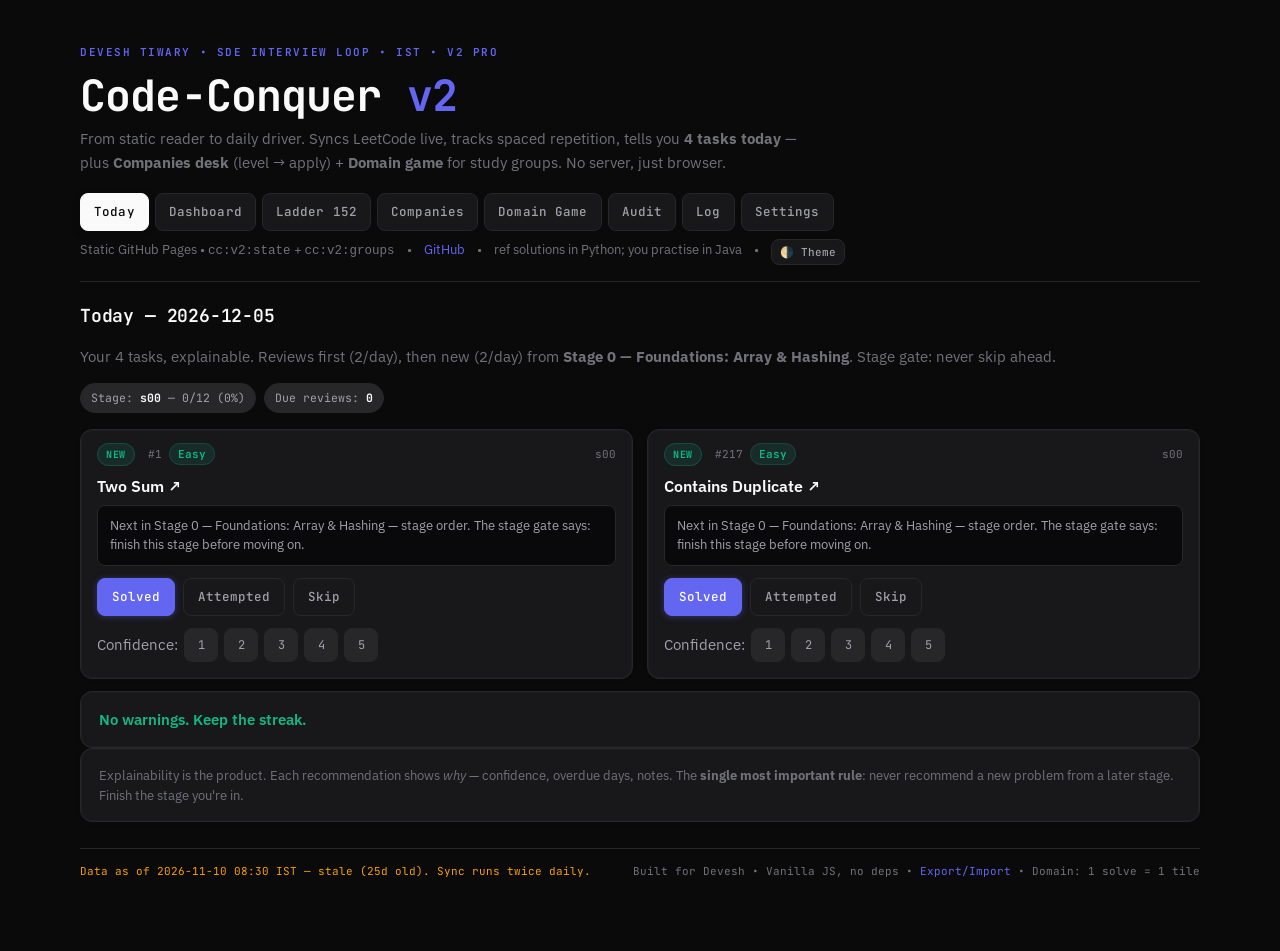
==== commit 4d61acd3: "Done" ====
--- a/index.html
+++ b/index.html
@@ -4,29 +4,39 @@
   <meta charset="utf-8">
   <meta name="viewport" content="width=device-width,initial-scale=1">
   <title>Code-Conquer v2 — Daily DSA System</title>
-  <meta name="description" content="Personal DSA study system — LeetCode sync, spaced repetition, explainable recommendations.">
+  <meta name="description" content="Personal DSA study system + Companies hiring desk + Domain group game.">
   <link rel="preconnect" href="https://fonts.googleapis.com">
   <link rel="preconnect" href="https://fonts.gstatic.com" crossorigin>
-  <link href="https://fonts.googleapis.com/css2?family=IBM+Plex+Mono:wght@400;500;600;700&family=IBM+Plex+Sans:wght@400;500;600&display=swap" rel="stylesheet">
+  <link href="https://fonts.googleapis.com/css2?family=IBM+Plex+Mono:wght@400;500;600;700&family=IBM+Plex+Sans:wght@400;500;600&family=JetBrains+Mono:wght@500&display=swap" rel="stylesheet">
   <link rel="stylesheet" href="css/style.css">
   <link rel="manifest" href="manifest.json">
-  <meta name="theme-color" content="#0F1420">
+  <meta name="theme-color" content="#0A0A0B">
 </head>
 <body>
   <div class="container">
     <header>
-      <div class="eyebrow">Devesh Tiwary • SDE Interview Loop • IST</div>
-      <h1>Code-Conquer v2</h1>
-      <p class="tagline">From static reader to daily driver. Syncs LeetCode live, tracks spaced repetition, and tells you the <b>4 things to do today</b> — with reasons. No server, no auth, one user.</p>
+      <div class="eyebrow">Devesh Tiwary • SDE Interview Loop • IST • v2 Pro</div>
+      <h1>Code-Conquer <span style="color:var(--accent)">v2</span></h1>
+      <p class="tagline">From static reader to daily driver. Syncs LeetCode live, tracks spaced repetition, tells you <b>4 tasks today</b> — plus <b>Companies desk</b> (level → apply) + <b>Domain game</b> for study groups. No server, just browser.</p>
       <nav class="nav" aria-label="Primary">
         <a class="nav-tab" data-view="today" href="#today">Today</a>
         <a class="nav-tab" data-view="dashboard" href="#dashboard">Dashboard</a>
-        <a class="nav-tab" data-view="ladder" href="#ladder">Ladder (152)</a>
-        <a class="nav-tab" data-view="audit" href="#audit">Topic Audit</a>
+        <a class="nav-tab" data-view="ladder" href="#ladder">Ladder 152</a>
+        <a class="nav-tab" data-view="companies" href="#companies">Companies</a>
+        <a class="nav-tab" data-view="game" href="#game">Domain Game</a>
+        <a class="nav-tab" data-view="audit" href="#audit">Audit</a>
         <a class="nav-tab" data-view="log" href="#log">Log</a>
         <a class="nav-tab" data-view="settings" href="#settings">Settings</a>
       </nav>
-      <div class="muted small" style="margin-top:8px">Static on GitHub Pages • localStorage <code>cc:v2:state</code> • <a href="https://github.com/Devesh-tiw/Code-Conquer" target="_blank">github.com/Devesh-tiw/Code-Conquer</a> — reference solutions in Python; I practise in Java.</div>
+      <div class="muted small" style="margin-top:8px;display:flex;gap:12px;flex-wrap:wrap">
+        <span>Static GitHub Pages • <code>cc:v2:state</code> + <code>cc:v2:groups</code></span>
+        <span>•</span>
+        <a href="https://github.com/Devesh-tiw/Code-Conquer" target="_blank">GitHub</a>
+        <span>•</span>
+        <span>ref solutions in Python; you practise in Java</span>
+        <span>•</span>
+        <button id="theme-toggle" class="btn btn-ghost" style="padding:4px 8px;font-size:11px;min-height:26px">🌗 Theme</button>
+      </div>
     </header>
 
     <main id="app" aria-live="polite">
@@ -35,7 +45,7 @@
 
     <footer>
       <span id="footer-sync">Loading sync status…</span>
-      <span>Built for Devesh • Vanilla JS, no deps • <a href="#settings">Export/Import</a></span>
+      <span>Built for Devesh • Vanilla JS, no deps • <a href="#settings">Export/Import</a> • Domain: 1 solve = 1 tile</span>
     </footer>
   </div>
 
@@ -44,6 +54,14 @@
     if ('serviceWorker' in navigator) {
       window.addEventListener('load', () => navigator.serviceWorker.register('./sw.js').catch(()=>{}));
     }
+    // tiny theme toggle (persists)
+    const t = localStorage.getItem('cc:theme');
+    if (t==='light') document.documentElement.setAttribute('data-theme','light');
+    document.getElementById('theme-toggle')?.addEventListener('click', ()=>{
+      const cur = document.documentElement.getAttribute('data-theme')==='light' ? 'dark' : 'light';
+      if (cur==='light') document.documentElement.setAttribute('data-theme','light'); else document.documentElement.removeAttribute('data-theme');
+      localStorage.setItem('cc:theme', cur);
+    });
   </script>
 </body>
 </html>
--- a/css/style.css
+++ b/css/style.css
@@ -1,167 +1,202 @@
+/* Code-Conquer v2 — Pro: LeetCode + Linear // dark by default, light toggle */
 :root{
+  --bg:#0A0A0B;
+  --surface:#18181B;
+  --surface-2:#27272A;
+  --border:#27272A;
+  --border-2:#3F3F46;
+  --ink:#FAFAFA;
+  --ink-2:#A1A1AA;
+  --ink-3:#71717A;
+  --accent:#6366F1;
+  --accent-soft:#312E81;
+  --accent-glow:rgba(99,102,241,.35);
+  --success:#10B981;
+  --streak:#F97316;
+  --warn:#F59E0B;
+  --danger:#EF4444;
+  --code-bg:#09090B;
+  --radius:12px;
+  --font-sans:'IBM Plex Sans', Inter, -apple-system, BlinkMacSystemFont, "Segoe UI", Roboto, sans-serif;
+  --font-mono:'JetBrains Mono','IBM Plex Mono', ui-monospace, SFMono-Regular, Menlo, Consolas, monospace;
+}
+[data-theme="light"]{
   --bg:#F7F8FA;
   --surface:#FFFFFF;
+  --surface-2:#F4F4F5;
   --border:#E4E7EC;
+  --border-2:#D4D4D8;
   --ink:#0F1420;
-  --ink-2:#4B5565;
+  --ink-2:#52525B;
   --ink-3:#8A94A6;
   --accent:#1D4ED8;
   --accent-soft:#EEF2FF;
-  --success:#15803D;
-  --streak:#C2410C;
-  --warn:#B45309;
-  --danger:#DC2626;
+  --accent-glow:rgba(29,78,216,.15);
   --code-bg:#0F172A;
-  --code-text:#E2E8F0;
-  --font-sans:'IBM Plex Sans', -apple-system, BlinkMacSystemFont, "Segoe UI", Roboto, sans-serif;
-  --font-mono:'IBM Plex Mono', ui-monospace, SFMono-Regular, Menlo, Consolas, monospace;
-  --radius:10px;
 }
 *{box-sizing:border-box}
 html{scroll-behavior:smooth}
-body{margin:0;background:var(--bg);font-family:var(--font-sans);font-size:15px;line-height:1.55;color:var(--ink-2)}
+body{margin:0;background:var(--bg);font-family:var(--font-sans);font-size:14.5px;line-height:1.6;color:var(--ink-2);-webkit-font-smoothing:antialiased}
 *:focus-visible{outline:2px solid var(--accent);outline-offset:2px}
 a{color:var(--accent);text-decoration:none}
 a:hover{text-decoration:underline}
-.container{max-width:1100px;margin:auto;padding:36px 20px 70px}
-header{padding:10px 0 18px;border-bottom:1px solid var(--border);margin-bottom:18px}
-.eyebrow{color:var(--accent);font-family:var(--font-mono);font-weight:600;letter-spacing:.12em;text-transform:uppercase;font-size:12px}
-h1{font-family:var(--font-mono);font-size:clamp(1.9rem,3.5vw,2.6rem);font-weight:600;line-height:1.12;margin:10px 0 8px;letter-spacing:-.015em;color:var(--ink)}
-.tagline{max-width:640px;color:var(--ink-2);font-size:16px;margin:0}
-.nav{ display:flex; gap:8px; flex-wrap:wrap; margin:16px 0 4px }
-.nav-tab{ font-family:var(--font-mono); font-size:13px; padding:9px 14px; border-radius:999px; border:1px solid var(--border); background:var(--surface); color:var(--ink-2); cursor:pointer; transition:all 150ms }
-.nav-tab.active{ background:var(--ink); color:#fff; border-color:var(--ink); }
-.nav-tab:hover{ border-color:var(--accent); color:var(--accent) }
-.nav-tab.active:hover{ color:#fff; border-color:var(--ink) }
-
-.view-header{ margin:10px 0 14px }
-.view-header h2{ font-family:var(--font-mono); font-size:20px; margin:0 0 6px; color:var(--ink) }
-.muted{ color:var(--ink-3) }
-.small{ font-size:13px }
-.pad{ padding:16px 18px }
-.card{ background:var(--surface); border:1px solid var(--border); border-radius:var(--radius); box-shadow:0 1px 2px rgba(16,20,32,.04); overflow:hidden }
+.container{max-width:1160px;margin:auto;padding:32px 20px 70px}
+header{padding:12px 0 16px;border-bottom:1px solid var(--border);margin-bottom:20px}
+.eyebrow{color:var(--accent);font-family:var(--font-mono);font-weight:600;letter-spacing:.14em;text-transform:uppercase;font-size:11px}
+h1{font-family:var(--font-mono);font-size:clamp(1.9rem,3.6vw,2.7rem);font-weight:700;line-height:1.1;margin:10px 0 8px;letter-spacing:-.02em;color:var(--ink)}
+h1 span{color:var(--accent)}
+.tagline{max-width:720px;color:var(--ink-3);font-size:15px;margin:0;line-height:1.6}
+.nav{display:flex;gap:6px;flex-wrap:wrap;margin:18px 0 6px}
+.nav-tab{font-family:var(--font-mono);font-size:12.5px;font-weight:500;padding:8px 13px;border-radius:8px;border:1px solid var(--border);background:var(--surface);color:var(--ink-2);cursor:pointer;transition:all 140ms;letter-spacing:.01em}
+.nav-tab.active{background:var(--ink);color:var(--bg);border-color:var(--ink);box-shadow:0 1px 8px rgba(0,0,0,.15)}
+.nav-tab:hover{border-color:var(--accent);color:var(--accent)}
+.nav-tab.active:hover{color:var(--bg);border-color:var(--ink)}
+.view-header{margin:14px 0 16px}
+.view-header h2{font-family:var(--font-mono);font-size:18px;font-weight:600;margin:0 0 6px;color:var(--ink);letter-spacing:-.01em}
+.muted{color:var(--ink-3)}
+.small{font-size:12.5px}
+.pad{padding:16px 18px}
+.card{background:var(--surface);border:1px solid var(--border);border-radius:var(--radius);box-shadow:0 1px 3px rgba(0,0,0,.12),0 0 0 1px rgba(255,255,255,.02) inset;overflow:hidden}
+[data-theme="light"] .card{box-shadow:0 1px 2px rgba(16,20,32,.06)}
 
 /* stats */
-.stats-row{ display:grid; grid-template-columns:2fr 1fr 1fr; gap:12px; margin:14px 0 18px }
-.stat-card{ padding:14px 18px }
-.stat-label{ display:block; font-family:var(--font-mono); color:var(--ink-3); font-size:11px; text-transform:uppercase; letter-spacing:.07em }
-.stat-value{ display:block; font-family:var(--font-mono); font-size:22px; font-weight:600; color:var(--ink); margin-top:6px }
-.streak .stat-value{ color:var(--streak) }
-.stat-sub{ font-size:13px; color:var(--ink-3) }
-.progress-container{ height:8px; background:var(--border); border-radius:99px; overflow:hidden; margin-top:10px }
-.progress-container div{ height:100%; background:var(--accent); width:0; transition:width .3s }
+.stats-row{display:grid;grid-template-columns:2fr 1fr 1fr;gap:12px;margin:14px 0 18px}
+.stat-card{padding:16px 18px;position:relative;overflow:hidden}
+.stat-card::after{content:'';position:absolute;top:0;left:0;right:0;height:1px;background:linear-gradient(90deg, transparent, var(--border), transparent)}
+.stat-label{display:block;font-family:var(--font-mono);color:var(--ink-3);font-size:10px;text-transform:uppercase;letter-spacing:.08em;font-weight:600}
+.stat-value{display:block;font-family:var(--font-mono);font-size:24px;font-weight:700;color:var(--ink);margin-top:6px;letter-spacing:-.02em}
+.streak .stat-value{color:var(--streak)}
+.stat-sub{font-size:12px;color:var(--ink-3)}
+.progress-container{height:6px;background:var(--border);border-radius:99px;overflow:hidden;margin-top:10px}
+.progress-container div{height:100%;background:linear-gradient(90deg,var(--accent),#8B5CF6);width:0;transition:width .4s}
 
 /* pills */
-.pill-row{ display:flex; gap:8px; flex-wrap:wrap; margin-top:8px }
-.pill{ font-family:var(--font-mono); font-size:12px; padding:6px 10px; background:var(--surface); border:1px solid var(--border); border-radius:999px; color:var(--ink-2) }
-.pill b{ color:var(--ink) }
-.pill-danger{ border-color:var(--danger); color:var(--danger); background:#FEF2F2 }
+.pill-row{display:flex;gap:8px;flex-wrap:wrap;margin-top:10px}
+.pill{font-family:var(--font-mono);font-size:11.5px;padding:5px 10px;background:var(--surface-2);border:1px solid var(--border);border-radius:999px;color:var(--ink-2)}
+.pill b{color:var(--ink)}
+.pill-danger{border-color:var(--danger);color:var(--danger);background:rgba(239,68,68,.08)}
 
 /* Today */
-.task-grid{ display:grid; grid-template-columns:1fr 1fr; gap:14px; margin:12px 0 }
-@media(max-width:820px){ .task-grid{ grid-template-columns:1fr } .stats-row{ grid-template-columns:1fr } }
-.task-card{ padding:14px 16px }
-.task-top{ display:flex; justify-content:space-between; align-items:center; font-family:var(--font-mono); font-size:12px }
-.badge{ font-size:11px; font-weight:600; letter-spacing:.06em; padding:4px 8px; border-radius:999px; border:1px solid var(--border) }
-.badge-review{ background:#EEF2FF; color:var(--accent); border-color:#C7D2FE }
-.badge-new{ background:#ECFDF5; color:var(--success); border-color:#A7F3D0 }
-.task-id{ color:var(--ink-3); margin-left:6px }
-.diff{ padding:2px 7px; border-radius:999px; font-size:11px; border:1px solid transparent }
-.diff.easy{ background:#ECFDF5; color:#065F46; border-color:#A7F3D0 }
-.diff.medium{ background:#FEF3C7; color:#92400E; border-color:#FDE68A }
-.diff.hard{ background:#FEF2F2; color:#991B1B; border-color:#FECACA }
-.stage-key{ color:var(--ink-3); font-size:11px }
-.task-title{ margin:8px 0 6px; font-size:16px; font-weight:600; color:var(--ink) }
-.task-title a{ color:var(--ink) }
-.task-title a:hover{ color:var(--accent) }
-.reason{ margin:0; font-size:13px; color:var(--ink-2); background:var(--bg); border:1px solid var(--border); padding:10px 12px; border-radius:8px; line-height:1.5 }
-.task-actions{ display:flex; gap:8px; flex-wrap:wrap; margin-top:12px }
-.btn{ font-family:var(--font-mono); font-size:13px; padding:10px 14px; border-radius:8px; border:1px solid var(--border); background:var(--surface); color:var(--ink-2); cursor:pointer; min-height:40px }
-.btn:hover{ border-color:var(--accent); color:var(--accent) }
-.btn-primary{ background:var(--accent); color:#fff; border-color:var(--accent) }
-.btn-primary:hover{ background:#1E40AF; color:#fff }
-.btn-ghost{ background:var(--surface) }
-.btn-danger{ background:#FEF2F2; color:var(--danger); border-color:#FECACA }
-.btn-danger:hover{ background:#FEE2E2 }
-.btn-sm{ padding:6px 10px; font-size:12px; min-height:32px }
-.conf-row{ display:flex; gap:6px; align-items:center; margin-top:10px; flex-wrap:wrap }
-.conf{ width:36px; height:36px; border-radius:8px; border:1px solid var(--border); background:var(--surface); cursor:pointer; font-family:var(--font-mono); font-size:13px }
-.conf.active{ background:var(--ink); color:#fff; border-color:var(--ink) }
+.task-grid{display:grid;grid-template-columns:1fr 1fr;gap:14px;margin:12px 0}
+@media(max-width:860px){.task-grid{grid-template-columns:1fr}.stats-row{grid-template-columns:1fr}}
+.task-card{padding:16px;background:var(--surface);border:1px solid var(--border);border-radius:12px;position:relative}
+.task-card:hover{border-color:var(--border-2)}
+.task-top{display:flex;justify-content:space-between;align-items:center;font-family:var(--font-mono);font-size:11px}
+.badge{font-size:10px;font-weight:700;letter-spacing:.07em;padding:4px 8px;border-radius:999px;border:1px solid var(--border)}
+.badge-review{background:rgba(99,102,241,.15);color:var(--accent);border-color:rgba(99,102,241,.3)}
+.badge-new{background:rgba(16,185,129,.12);color:var(--success);border-color:rgba(16,185,129,.25)}
+.task-id{color:var(--ink-3);margin-left:6px}
+.diff{padding:3px 8px;border-radius:999px;font-size:11px;font-weight:600;border:1px solid transparent}
+.diff.easy{background:rgba(16,185,129,.12);color:#10B981;border-color:rgba(16,185,129,.2)}
+.diff.medium{background:rgba(245,158,11,.12);color:#F59E0B;border-color:rgba(245,158,11,.2)}
+.diff.hard{background:rgba(239,68,68,.12);color:#EF4444;border-color:rgba(239,68,68,.2)}
+.stage-key{color:var(--ink-3);font-size:11px}
+.task-title{margin:10px 0 6px;font-size:15.5px;font-weight:600;color:var(--ink)}
+.task-title a{color:var(--ink)}
+.task-title a:hover{color:var(--accent)}
+.reason{margin:0;font-size:13px;color:var(--ink-2);background:var(--code-bg);border:1px solid var(--border);padding:10px 12px;border-radius:8px;line-height:1.5}
+.task-actions{display:flex;gap:8px;flex-wrap:wrap;margin-top:12px}
+.btn{font-family:var(--font-mono);font-size:12.5px;font-weight:500;padding:9px 14px;border-radius:8px;border:1px solid var(--border);background:var(--surface-2);color:var(--ink-2);cursor:pointer;min-height:38px;transition:all 140ms}
+.btn:hover{border-color:var(--accent);color:var(--accent)}
+.btn-primary{background:var(--accent);color:#fff;border-color:var(--accent);box-shadow:0 1px 6px var(--accent-glow)}
+.btn-primary:hover{background:#4F46E5;color:#fff}
+.btn-ghost{background:var(--surface)}
+.btn-danger{background:rgba(239,68,68,.1);color:var(--danger);border-color:rgba(239,68,68,.2)}
+.btn-danger:hover{background:rgba(239,68,68,.15)}
+.btn-sm{padding:6px 10px;font-size:12px;min-height:32px}
+.conf-row{display:flex;gap:6px;align-items:center;margin-top:12px;flex-wrap:wrap}
+.conf{width:34px;height:34px;border-radius:8px;border:1px solid var(--border);background:var(--surface-2);cursor:pointer;font-family:var(--font-mono);font-size:12px;color:var(--ink-2)}
+.conf.active{background:var(--ink);color:var(--bg);border-color:var(--ink)}
 
 /* warnings */
-.warnings h3{ margin:0 0 8px; font-family:var(--font-mono); font-size:14px; color:var(--ink) }
-.warn{ display:flex; gap:10px; align-items:flex-start; padding:10px 12px; border-radius:8px; border:1px solid var(--border); margin:8px 0; font-size:13px }
-.warn-info{ background:#EFF6FF; border-color:#BFDBFE }
-.warn-warn{ background:#FFFBEB; border-color:#FDE68A }
-.warn-danger{ background:#FEF2F2; border-color:#FECACA }
-.warn-code{ font-family:var(--font-mono); font-weight:600; font-size:11px; letter-spacing:.05em; padding:2px 6px; border-radius:999px; background:var(--surface); border:1px solid var(--border); white-space:nowrap }
-.ok{ color:var(--success); font-weight:500 }
+.warnings h3{margin:0 0 8px;font-family:var(--font-mono);font-size:13px;color:var(--ink)}
+.warn{display:flex;gap:10px;align-items:flex-start;padding:10px 12px;border-radius:8px;border:1px solid var(--border);margin:8px 0;font-size:13px}
+.warn-info{background:rgba(59,130,246,.08);border-color:rgba(59,130,246,.2)}
+.warn-warn{background:rgba(245,158,11,.08);border-color:rgba(245,158,11,.2)}
+.warn-danger{background:rgba(239,68,68,.08);border-color:rgba(239,68,68,.2)}
+.warn-code{font-family:var(--font-mono);font-weight:600;font-size:10px;letter-spacing:.05em;padding:2px 6px;border-radius:999px;background:var(--surface);border:1px solid var(--border);white-space:nowrap}
+.ok{color:var(--success);font-weight:600}
+
+/* Companies */
+.companies-grid{display:grid;grid-template-columns:1fr;gap:14px;margin-top:12px}
+.company-card{padding:16px}
+.company-head{display:flex;gap:12px;align-items:center}
+.company-logo{width:38px;height:38px;border-radius:10px;display:flex;align-items:center;justify-content:center;color:#fff;font-family:var(--font-mono);font-weight:700;font-size:14px;flex-shrink:0}
+.company-name{font-family:var(--font-mono);font-size:16px;font-weight:700;margin:0;color:var(--ink)}
+.levels{margin-top:12px;display:flex;flex-direction:column;gap:8px}
+.level-row{display:flex;justify-content:space-between;gap:12px;padding:12px;border:1px solid var(--border);border-radius:10px;background:var(--code-bg);flex-wrap:wrap}
+.level-title{font-weight:600;color:var(--ink);font-size:13.5px}
+.level-ctc{font-family:var(--font-mono);font-size:11px;color:var(--ink-3);margin-top:2px}
+.level-focus{margin-top:6px;display:flex;gap:6px;flex-wrap:wrap;align-items:center;font-size:12px}
+.tag{font-family:var(--font-mono);font-size:10px;padding:3px 7px;border-radius:999px;background:var(--surface-2);border:1px solid var(--border);color:var(--ink-2)}
+.level-right{display:flex;flex-direction:column;align-items:flex-end;gap:6px}
 
 /* ladder */
-.controls-row{ display:flex; gap:10px; flex-wrap:wrap; align-items:center }
-.controls-row input{ flex:1; min-width:240px; font-family:var(--font-sans); font-size:14px; background:var(--surface); border:1px solid var(--border); color:var(--ink); padding:11px 14px; border-radius:8px }
-.controls-row input:focus{ border-color:var(--accent); outline:none }
-.topic-section{ margin:14px 0 }
-.topic-head{ display:flex; justify-content:space-between; align-items:center; padding:14px 20px 4px }
-.topic-title{ font-family:var(--font-mono); font-weight:600; font-size:15px; margin:0; color:var(--ink) }
-.topic-count{ font-family:var(--font-mono); font-size:12px; color:var(--ink-3); background:var(--bg); padding:4px 8px; border-radius:999px; border:1px solid var(--border) }
-.problem-list{ padding:0 12px 14px }
-.problem-row{ display:flex; justify-content:space-between; gap:12px; align-items:center; padding:10px 12px; border:1px solid var(--border); border-radius:8px; background:var(--surface); margin:8px 0; flex-wrap:wrap }
-.pr-left{ display:flex; gap:8px; align-items:center; flex-wrap:wrap; min-width:240px }
-.pr-id{ font-family:var(--font-mono); font-size:12px; color:var(--ink-3) }
-.pr-title{ font-weight:600; color:var(--ink); font-size:14px }
-.pr-slug{ font-family:var(--font-mono); font-size:12px }
-.pr-right{ display:flex; gap:8px; align-items:center; flex-wrap:wrap }
-.status-sel{ min-height:36px; font-size:13px; padding:6px 10px }
-.conf-mini{ width:30px; height:30px; border-radius:6px; border:1px solid var(--border); background:var(--surface); font-family:var(--font-mono); font-size:12px; cursor:pointer }
-.conf-mini.active{ background:var(--accent); color:#fff; border-color:var(--accent) }
-.notes-input{ font-family:var(--font-sans); font-size:13px; padding:8px 10px; border:1px solid var(--border); border-radius:8px; min-width:160px; background:var(--surface) }
-.notes-input:focus{ border-color:var(--accent); outline:none }
-.solvedOn{ font-family:var(--font-mono) }
+.controls-row{display:flex;gap:10px;flex-wrap:wrap;align-items:center}
+.controls-row input{flex:1;min-width:240px;font-family:var(--font-sans);font-size:14px;background:var(--surface);border:1px solid var(--border);color:var(--ink);padding:11px 14px;border-radius:8px}
+.controls-row input:focus{border-color:var(--accent);outline:none}
+.topic-section{margin:14px 0}
+.topic-head{display:flex;justify-content:space-between;align-items:center;padding:14px 20px 4px}
+.topic-title{font-family:var(--font-mono);font-weight:600;font-size:14px;margin:0;color:var(--ink)}
+.topic-count{font-family:var(--font-mono);font-size:11px;color:var(--ink-3);background:var(--surface-2);padding:4px 8px;border-radius:999px;border:1px solid var(--border)}
+.problem-list{padding:0 12px 14px}
+.problem-row{display:flex;justify-content:space-between;gap:12px;align-items:center;padding:10px 12px;border:1px solid var(--border);border-radius:8px;background:var(--surface);margin:8px 0;flex-wrap:wrap}
+.pr-left{display:flex;gap:8px;align-items:center;flex-wrap:wrap;min-width:240px}
+.pr-id{font-family:var(--font-mono);font-size:11px;color:var(--ink-3)}
+.pr-title{font-weight:600;color:var(--ink);font-size:13.5px}
+.pr-slug{font-family:var(--font-mono);font-size:11px}
+.pr-right{display:flex;gap:8px;align-items:center;flex-wrap:wrap}
+.status-sel{min-height:34px;font-size:12px;padding:6px 10px;background:var(--surface-2);color:var(--ink)}
+.conf-mini{width:28px;height:28px;border-radius:6px;border:1px solid var(--border);background:var(--surface-2);font-family:var(--font-mono);font-size:11px;cursor:pointer;color:var(--ink-2)}
+.conf-mini.active{background:var(--accent);color:#fff;border-color:var(--accent)}
+.notes-input{font-family:var(--font-sans);font-size:12.5px;padding:8px 10px;border:1px solid var(--border);border-radius:8px;min-width:160px;background:var(--surface);color:var(--ink)}
+.notes-input:focus{border-color:var(--accent);outline:none}
+.solvedOn{font-family:var(--font-mono);font-size:11px}
 
 /* audit */
-.audit-grid{ display:grid; grid-template-columns:2fr 1fr 1.5fr 1fr; gap:8px; align-items:center }
-.audit-head{ font-family:var(--font-mono); font-size:11px; text-transform:uppercase; letter-spacing:.06em; color:var(--ink-3); padding:6px 0; border-bottom:1px solid var(--border) }
-.audit-cell{ padding:8px 0; border-bottom:1px solid var(--bg); font-size:14px }
-.mini-bar{ height:6px; background:var(--border); border-radius:999px; overflow:hidden; margin-top:4px; width:100px }
-.mini-bar div{ height:100%; background:var(--accent) }
-.flag{ font-family:var(--font-mono); font-size:11px; padding:3px 7px; border-radius:999px; border:1px solid transparent; font-weight:600 }
-.flag-zero{ background:#FEF2F2; color:var(--danger); border-color:#FECACA }
-.flag-over{ background:#FFFBEB; color:var(--warn); border-color:#FDE68A }
-@media(max-width:700px){ .audit-grid{ grid-template-columns:1.2fr .6fr 1fr .8fr } }
+.audit-grid{display:grid;grid-template-columns:2fr 1fr 1.5fr 1fr;gap:8px;align-items:center}
+.audit-head{font-family:var(--font-mono);font-size:10px;text-transform:uppercase;letter-spacing:.06em;color:var(--ink-3);padding:6px 0;border-bottom:1px solid var(--border)}
+.audit-cell{padding:8px 0;border-bottom:1px solid var(--border);font-size:13.5px}
+.mini-bar{height:5px;background:var(--border);border-radius:999px;overflow:hidden;margin-top:4px;width:90px}
+.mini-bar div{height:100%;background:var(--accent)}
+.flag{font-family:var(--font-mono);font-size:10px;padding:2px 7px;border-radius:999px;border:1px solid transparent;font-weight:600}
+.flag-zero{background:rgba(239,68,68,.12);color:var(--danger);border-color:rgba(239,68,68,.2)}
+.flag-over{background:rgba(245,158,11,.12);color:var(--warn);border-color:rgba(245,158,11,.2)}
+@media(max-width:700px){.audit-grid{grid-template-columns:1.2fr .6fr 1fr .8fr}}
 
 /* log */
-.log-table{ width:100%; border-collapse:collapse; font-size:14px }
-.log-table th{ font-family:var(--font-mono); font-size:11px; text-transform:uppercase; letter-spacing:.06em; color:var(--ink-3); text-align:left; padding:10px 8px; border-bottom:1px solid var(--border) }
-.log-table td{ padding:8px; border-bottom:1px solid var(--bg) }
-.log-table input[type="number"], .log-table input[type="text"]{ padding:8px 10px; border:1px solid var(--border); border-radius:8px; background:var(--surface) }
-.chk{ display:flex; gap:6px; align-items:center }
+.log-table{width:100%;border-collapse:collapse;font-size:13.5px}
+.log-table th{font-family:var(--font-mono);font-size:10px;text-transform:uppercase;letter-spacing:.06em;color:var(--ink-3);text-align:left;padding:10px 8px;border-bottom:1px solid var(--border)}
+.log-table td{padding:8px;border-bottom:1px solid var(--border)}
+.log-table input[type="number"]{padding:7px 10px;border:1px solid var(--border);border-radius:8px;background:var(--surface);color:var(--ink)}
+.chk{display:flex;gap:6px;align-items:center}
 
 /* forms */
-.form-row{ display:flex; flex-direction:column; gap:6px; margin:10px 0 }
-.form-row input{ padding:10px 12px; border:1px solid var(--border); border-radius:8px; background:var(--surface) }
-.form-grid{ display:grid; grid-template-columns:1fr 1fr 1fr; gap:10px; margin:10px 0 }
-@media(max-width:700px){ .form-grid{ grid-template-columns:1fr } }
-.form-grid label{ font-size:13px; color:var(--ink-2); display:flex; flex-direction:column; gap:6px }
-.form-grid input{ padding:10px 12px; border:1px solid var(--border); border-radius:8px; background:var(--surface) }
-.btn-row{ display:flex; gap:8px; flex-wrap:wrap; margin:8px 0 }
+.form-row{display:flex;flex-direction:column;gap:6px;margin:10px 0}
+.form-row input{padding:10px 12px;border:1px solid var(--border);border-radius:8px;background:var(--surface);color:var(--ink)}
+.form-grid{display:grid;grid-template-columns:1fr 1fr 1fr;gap:10px;margin:10px 0}
+@media(max-width:700px){.form-grid{grid-template-columns:1fr}}
+.form-grid label{font-size:13px;color:var(--ink-2);display:flex;flex-direction:column;gap:6px}
+.form-grid input{padding:10px 12px;border:1px solid var(--border);border-radius:8px;background:var(--surface);color:var(--ink)}
+.btn-row{display:flex;gap:8px;flex-wrap:wrap;margin:8px 0}
+
+/* game */
+.domain-grid{border-radius:10px;padding:8px;background:var(--code-bg);border:1px solid var(--border)}
 
 /* toast */
-.toast{ position:fixed; bottom:18px; left:50%; transform:translateX(-50%) translateY(10px); background:var(--ink); color:#fff; padding:10px 14px; border-radius:999px; font-family:var(--font-mono); font-size:12px; opacity:0; pointer-events:none; transition:all 200ms; z-index:999 }
-.toast.show{ opacity:1; transform:translateX(-50%) translateY(0) }
-
-footer{ margin-top:26px; padding-top:14px; border-top:1px solid var(--border); display:flex; justify-content:space-between; flex-wrap:wrap; gap:8px; font-family:var(--font-mono); font-size:12px; color:var(--ink-3) }
-
-.stage-progress-list{ display:flex; flex-direction:column; gap:10px; margin-top:10px }
-.stage-row{ padding:10px 0; border-bottom:1px solid var(--bg) }
-.stage-row-head{ display:flex; justify-content:space-between; gap:8px; flex-wrap:wrap }
-.stage-name{ font-weight:600; color:var(--ink); font-size:14px }
-.stage-count{ font-family:var(--font-mono); font-size:12px; color:var(--ink-3) }
-.stage-meta{ margin-top:6px }
-.cal-grid{ display:flex; gap:6px; flex-wrap:wrap; margin-top:8px }
-.cal-cell{ width:52px; height:52px; border-radius:8px; border:1px solid var(--border); display:flex; flex-direction:column; align-items:center; justify-content:center; background:var(--surface); font-size:11px }
-.cal-cell span{ font-family:var(--font-mono); font-size:10px; color:var(--ink-3) }
-.cal-cell.lvl-1{ background:#F7FAFF }
-.cal-cell.lvl-2{ background:#DBEAFE }
-.cal-cell.lvl-4{ background:#1D4ED8; color:#fff; border-color:#1D4ED8 }
-.cal-cell.lvl-4 span{ color:#EFF6FF }
+.toast{position:fixed;bottom:18px;left:50%;transform:translateX(-50%) translateY(10px);background:var(--ink);color:var(--bg);padding:10px 14px;border-radius:999px;font-family:var(--font-mono);font-size:12px;opacity:0;pointer-events:none;transition:all 200ms;z-index:999;font-weight:500}
+.toast.show{opacity:1;transform:translateX(-50%) translateY(0)}
+footer{margin-top:26px;padding-top:14px;border-top:1px solid var(--border);display:flex;justify-content:space-between;flex-wrap:wrap;gap:8px;font-family:var(--font-mono);font-size:11px;color:var(--ink-3)}
+.stage-progress-list{display:flex;flex-direction:column;gap:10px;margin-top:10px}
+.stage-row{padding:10px 0;border-bottom:1px solid var(--border)}
+.stage-row-head{display:flex;justify-content:space-between;gap:8px;flex-wrap:wrap}
+.stage-name{font-weight:600;color:var(--ink);font-size:13.5px}
+.stage-count{font-family:var(--font-mono);font-size:11px;color:var(--ink-3)}
+.stage-meta{margin-top:6px}
+.cal-grid{display:flex;gap:6px;flex-wrap:wrap;margin-top:8px}
+.cal-cell{width:52px;height:52px;border-radius:8px;border:1px solid var(--border);display:flex;flex-direction:column;align-items:center;justify-content:center;background:var(--surface);font-size:11px}
+.cal-cell span{font-family:var(--font-mono);font-size:10px;color:var(--ink-3)}
+.cal-cell.lvl-1{background:var(--surface-2)}
+.cal-cell.lvl-2{background:rgba(99,102,241,.18)}
+.cal-cell.lvl-4{background:var(--accent);color:#fff;border-color:var(--accent)}
+.cal-cell.lvl-4 span{color:#EEF2FF}
